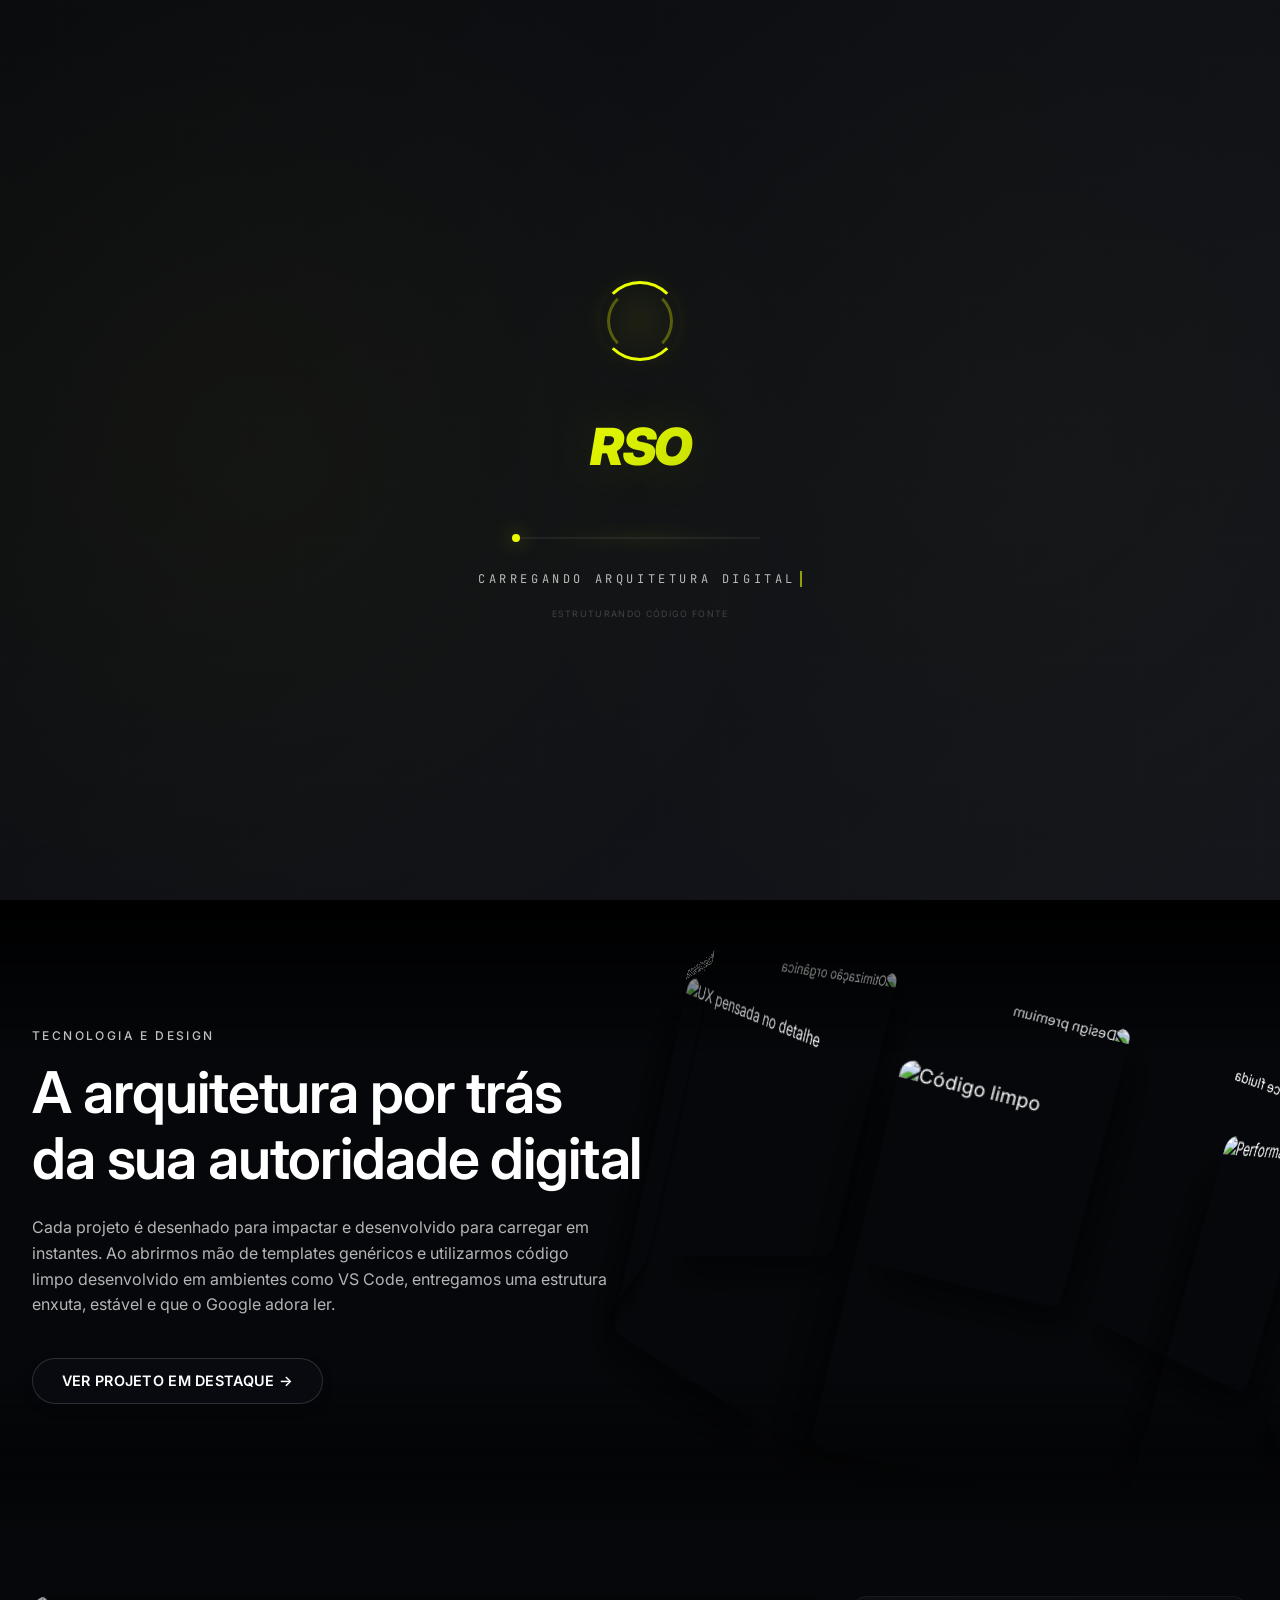
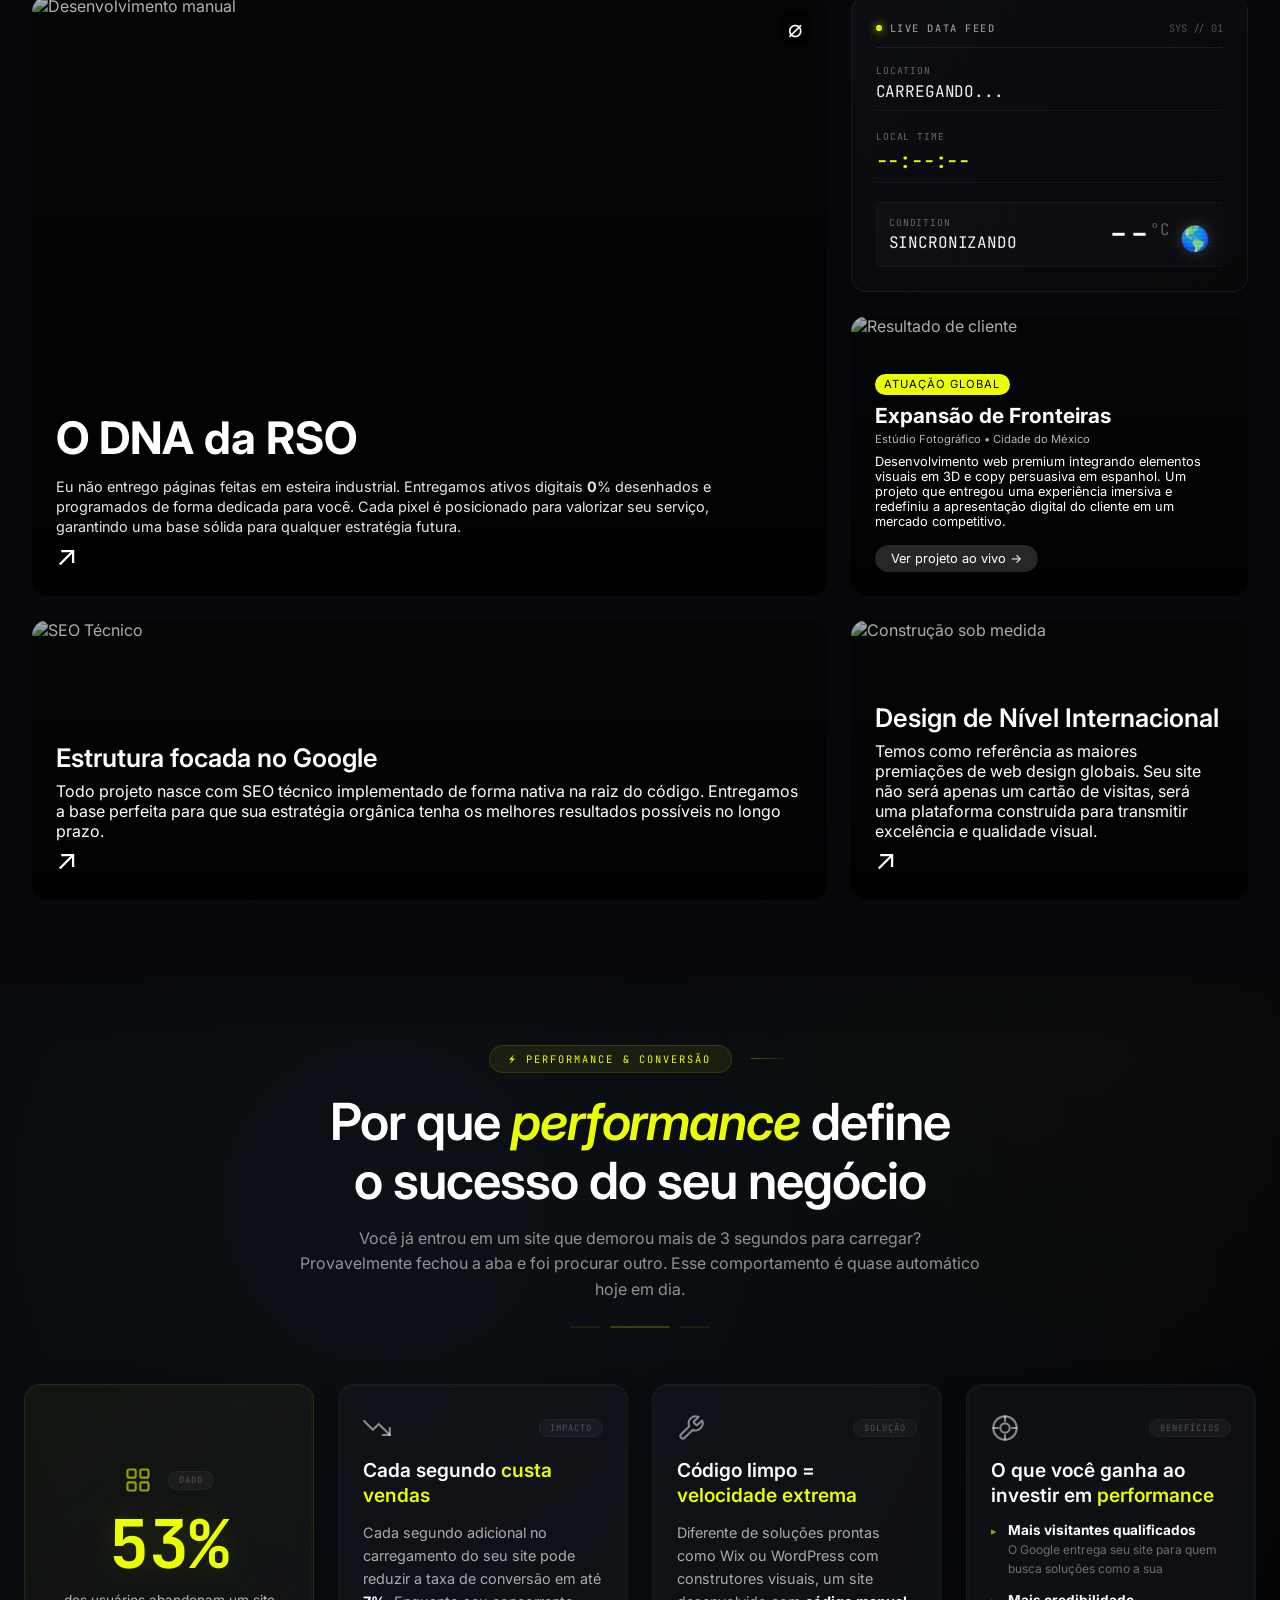
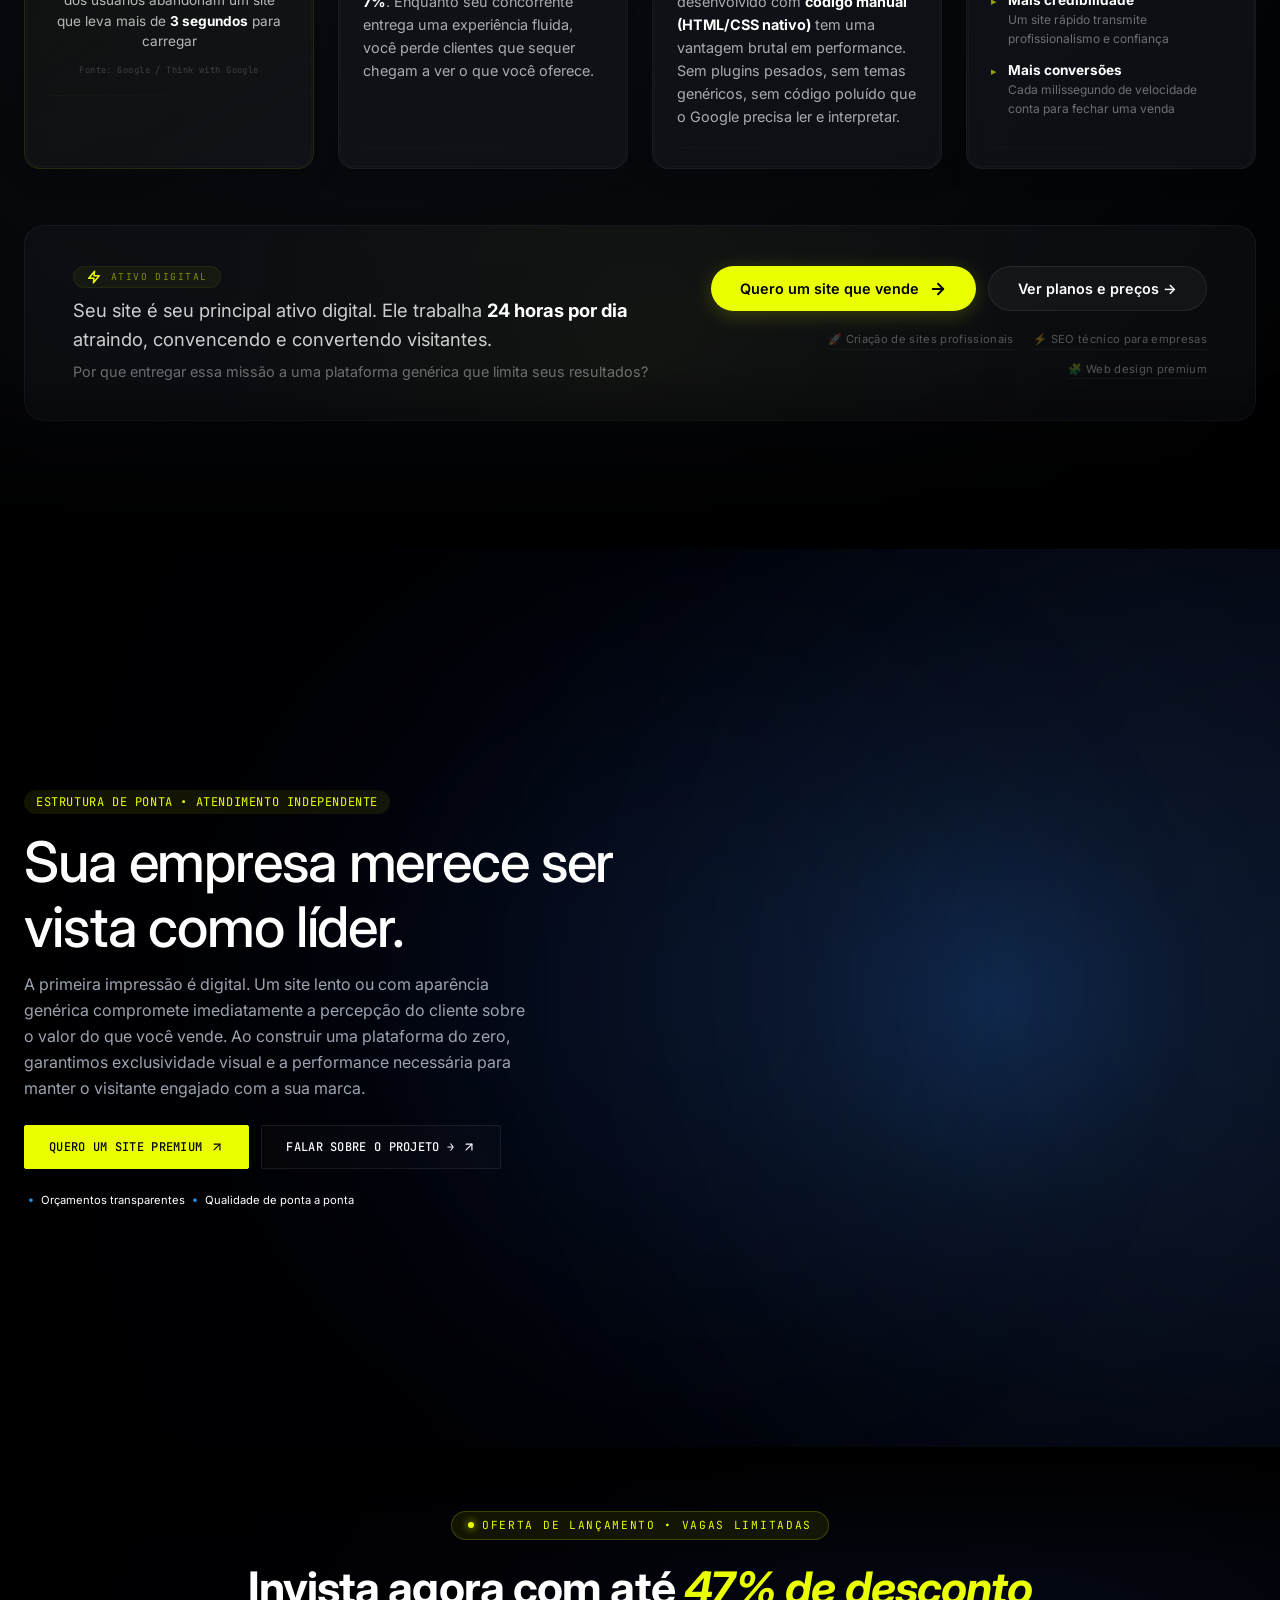
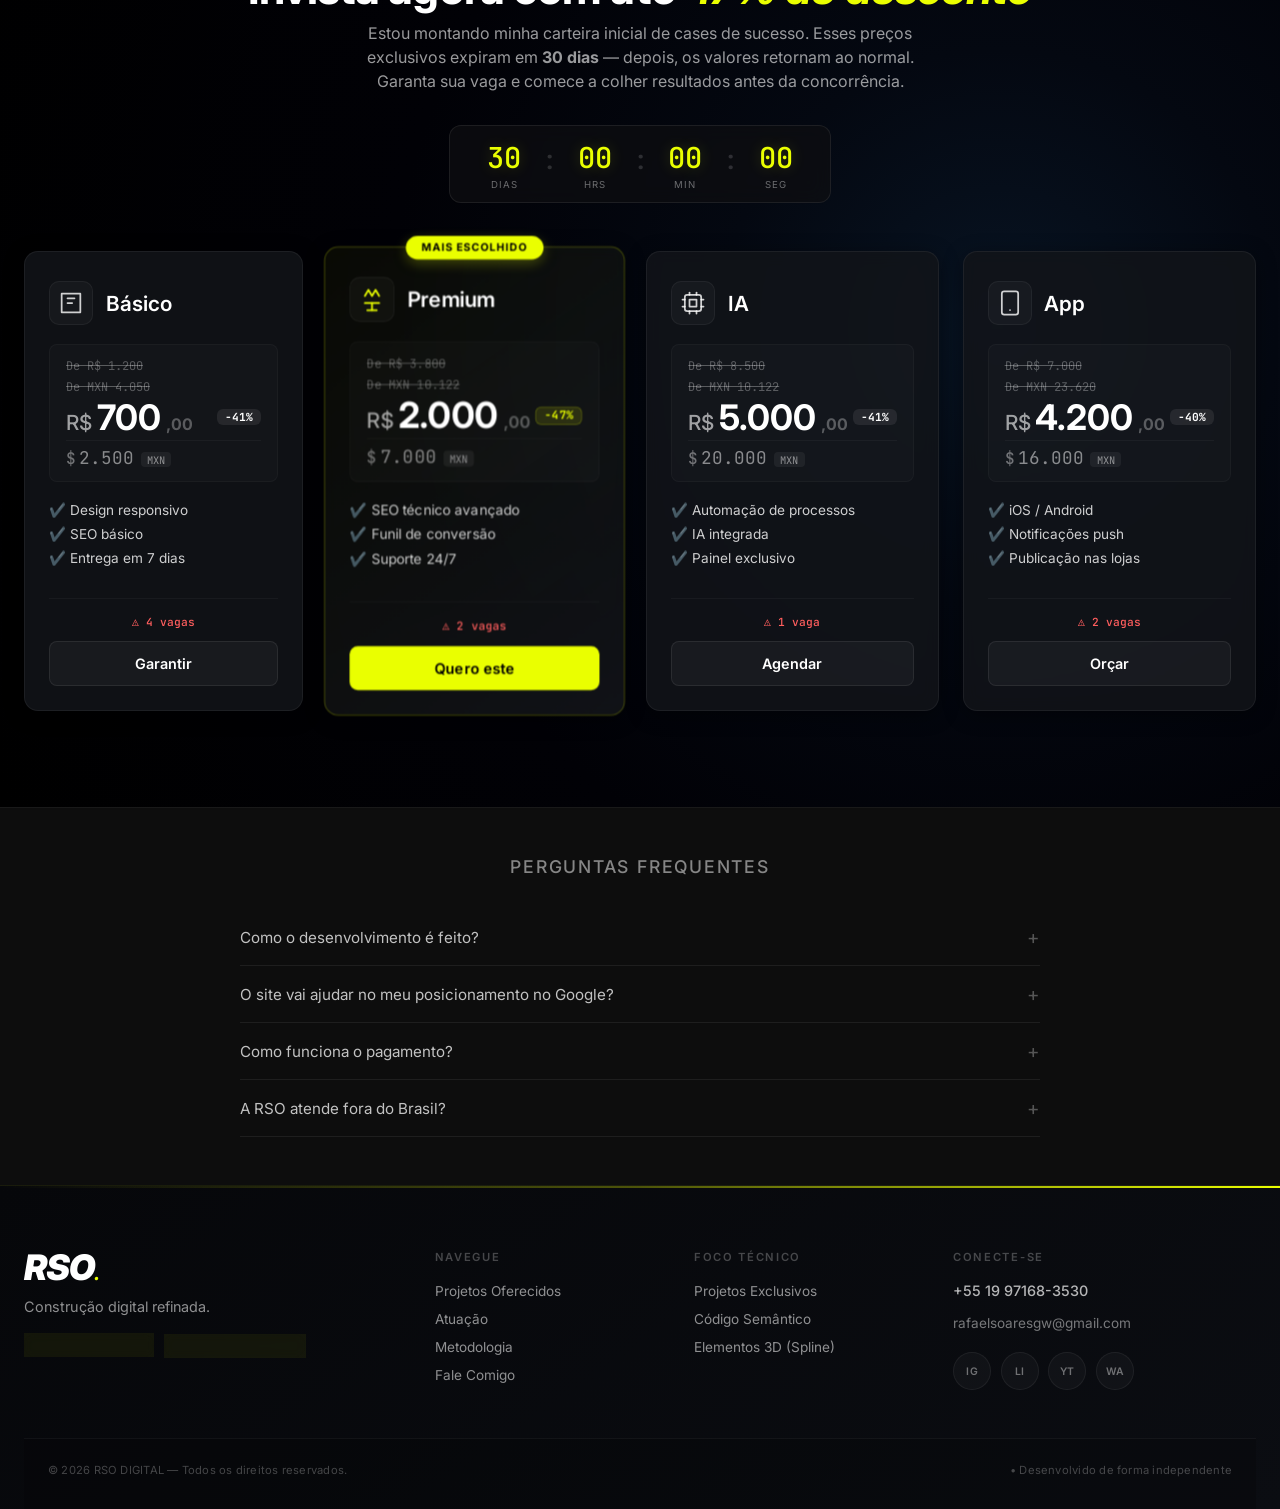
==== index.html @ 9d5dc061 "Add files via upload" ====
<!DOCTYPE html>
<html lang="pt-BR">
<head>
    <meta charset="UTF-8">
    <meta name="viewport" content="width=device-width, initial-scale=1.0, viewport-fit=cover">

    <title>RSO DIGITAL | Criação de Sites Premium e Engenharia de Conversão</title>

    <meta name="description" content="Desenvolvimento web de alto padrão com código limpo, SEO estrutural e design imersivo. Construímos ecossistemas digitais sob medida para marcas exigentes. Solicite seu orçamento pelo WhatsApp.">

    <meta name="keywords" content="criação de sites, agência digital, web design premium, SEO avançado, engenharia de conversão, desenvolvimento web sob medida, código limpo, automação com IA, site profissional">

    <meta name="robots" content="index, follow, max-snippet:-1, max-image-preview:large, max-video-preview:-1">
    <meta name="author" content="RSO Digital">
    <meta name="theme-color" content="#0a0a0a">
    <link rel="icon" type="image/png" href="[data-uri]">
    <link rel="apple-touch-icon" href="[data-uri]">

    <link rel="canonical" href="https://rsomarketing.com/">

    <link rel="alternate" hreflang="pt-BR" href="https://rsomarketing.com/">
    <link rel="alternate" hreflang="es-MX" href="https://rsomarketing.com/mx/">
    <link rel="alternate" hreflang="x-default" href="https://rsomarketing.com/">

    <link rel="sitemap" type="application/xml" href="/sitemap.xml">

    <meta property="og:type" content="website">
    <meta property="og:site_name" content="RSO DIGITAL">
    <meta property="og:locale" content="pt_BR">
    <meta property="og:locale:alternate" content="es_MX">
    <meta property="og:url" content="https://rsomarketing.com/">
    <meta property="og:title" content="RSO DIGITAL — Web Design Premium e Performance">
    <meta property="og:description" content="Ecossistemas digitais criados sob medida. Código limpo, carregamento ultrarrápido e design focado em posicionar sua marca como autoridade.">
    <meta property="og:image" content="https://rsomarketing.com/assets/og-preview.jpg">
    <meta property="og:image:width" content="1200">
    <meta property="og:image:height" content="630">
    <meta property="og:image:alt" content="RSO DIGITAL — Agência de criação de sites premium">

    <meta name="twitter:card" content="summary_large_image">
    <meta name="twitter:site" content="@rsodigital">
    <meta name="twitter:creator" content="@rsodigital">
    <meta name="twitter:title" content="RSO DIGITAL — Web Design Premium e Performance">
    <meta name="twitter:description" content="Desenvolvimento web artesanal com foco em código limpo, velocidade extrema e design imersivo. Orçamento exclusivo.">
    <meta name="twitter:image" content="https://rsomarketing.com/assets/og-preview.jpg">
    <meta name="twitter:image:alt" content="RSO DIGITAL — Agência digital focada em alto padrão">

    <script type="application/ld+json">
    {
      "@context": "https://schema.org",
      "@graph": [
        {
          "@type": "WebSite",
          "@id": "https://rsomarketing.com/#website",
          "url": "https://rsomarketing.com/",
          "name": "RSO DIGITAL",
          "description": "Desenvolvimento web focado em sites sob medida de alta performance, SEO técnico avançado e design premium.",
          "inLanguage": ["pt-BR", "es-MX"],
          "publisher": { "@id": "https://rsomarketing.com/#organization" },
          "potentialAction": {
            "@type": "SearchAction",
            "target": {
              "@type": "EntryPoint",
              "urlTemplate": "https://rsomarketing.com/?s={search_term_string}"
            },
            "query-input": "required name=search_term_string"
          }
        },
        {
          "@type": "LocalBusiness",
          "@id": "https://rsomarketing.com/#organization",
          "name": "RSO DIGITAL",
          "alternateName": "RSO Digital — Web Design & Performance",
          "url": "https://rsomarketing.com/",
          "logo": {
            "@type": "ImageObject",
            "url": "https://rsomarketing.com/assets/logo-rso.png",
            "width": 300,
            "height": 100
          },
          "image": "https://rsomarketing.com/assets/og-preview.jpg",
          "description": "Desenvolvedor independente especializado na criação manual de sites com código HTML/CSS limpo, integração de elementos 3D e foco em mercados do Brasil e do México.",
          "telephone": "+55-19-97168-3530",
          "email": "rafaelsoaresgw@gmail.com",
          "address": {
            "@type": "PostalAddress",
            "addressLocality": "Rio Claro",
            "addressRegion": "SP",
            "addressCountry": "BR"
          },
          "geo": {
            "@type": "GeoCoordinates",
            "latitude": -22.4149,
            "longitude": -47.5651
          },
          "openingHoursSpecification": {
            "@type": "OpeningHoursSpecification",
            "dayOfWeek": ["Monday","Tuesday","Wednesday","Thursday","Friday"],
            "opens": "09:00",
            "closes": "18:00"
          },
          "contactPoint": [
            {
              "@type": "ContactPoint",
              "telephone": "+55-19-97168-3530",
              "contactType": "customer service",
              "contactOption": "TollFree",
              "availableLanguage": ["Portuguese", "Spanish"],
              "areaServed": ["BR", "MX"]
            }
          ],
          "sameAs": [
            "https://wa.me/5519971683530",
            "https://instagram.com/rsodigital",
            "https://linkedin.com/company/rsodigital"
          ],
          "priceRange": "R$700 – R$8.500",
          "currenciesAccepted": "BRL, MXN",
          "paymentAccepted": "Pix, Cartão de crédito, Transferência bancária",
          "areaServed": ["BR", "MX"]
        },
        {
          "@type": "Service",
          "@id": "https://rsomarketing.com/#servico-site-basico",
          "serviceType": "Criação de Site Básico",
          "name": "Site Profissional Básico",
          "description": "Criação de site responsivo desenvolvido com código limpo e SEO técnico inicial. Ideal para quem busca uma base sólida e rápida.",
          "provider": { "@id": "https://rsomarketing.com/#organization" },
          "areaServed": ["BR", "MX"],
          "offers": {
            "@type": "Offer",
            "price": "700.00",
            "priceCurrency": "BRL",
            "availability": "https://schema.org/LimitedAvailability",
            "url": "https://wa.me/5519971683530?text=Ol%C3%A1%21%20Quero%20garantir%20o%20plano%20B%C3%A1sico."
          }
        },
        {
          "@type": "Service",
          "@id": "https://rsomarketing.com/#servico-site-premium",
          "serviceType": "Criação de Site Premium",
          "name": "Site Premium com Design Imersivo",
          "description": "Projeto de nível de agência internacional. Arquitetura manual em HTML/CSS, otimização extrema de performance, e design focado na experiência e conversão do usuário.",
          "provider": { "@id": "https://rsomarketing.com/#organization" },
          "areaServed": ["BR", "MX"],
          "offers": {
            "@type": "Offer",
            "price": "2000.00",
            "priceCurrency": "BRL",
            "availability": "https://schema.org/LimitedAvailability",
            "url": "https://wa.me/5519971683530?text=Ol%C3%A1%21%20Quero%20o%20plano%20Premium."
          }
        }
      ]
    }
    </script>

    <link rel="preconnect" href="https://raw.githubusercontent.com">
    <link rel="dns-prefetch" href="https://raw.githubusercontent.com">

    <link rel="preload" as="image" href="assets/hero-poster.jpg" fetchpriority="high">

    <link rel="preload" as="font" href="https://fonts.gstatic.com/s/inter/v13/UcCO3FwrK3iLTeHuS_fvQtMwCp50KnMw2boKoduKmMEVuGKYAZ9hiJ-Ek-_EeA.woff2" type="font/woff2" crossorigin>
    <link rel="preload" as="font" href="https://fonts.gstatic.com/s/inter/v13/UcCO3FwrK3iLTeHuS_fvQtMwCp50KnMw2boKoduKmMEVuGKYAZ9hiJ-Ek-_EeA.woff2" type="font/woff2" crossorigin>
    <link rel="preload" as="font" href="https://fonts.gstatic.com/s/inter/v13/UcCO3FwrK3iLTeHuS_fvQtMwCp50KnMw2boKoduKmMEVuGKYAZ9hiJ-Ek-_EeA.woff2" type="font/woff2" crossorigin>
    <link rel="preload" as="font" href="https://fonts.gstatic.com/s/jetbrainsmono/v18/tDbV2o-flEEny0FZhsfKu5WU4zr3E_B.woff2" type="font/woff2" crossorigin>

    <link rel="stylesheet" href="style.css" media="print" onload="this.media='all'">
    <noscript><link rel="stylesheet" href="style.css"></noscript>

    <style>
        /* Reset e base */
        * { margin:0; padding:0; box-sizing:border-box; }
        html { scroll-behavior:smooth; }
        body {
            font-family: "Inter", "Neue Plak", "Helvetica Neue", "Helvetica", "Arial", sans-serif;
            background:#000; color:#fff; overflow-x:hidden;
            -webkit-font-smoothing:antialiased; -moz-osx-font-smoothing:grayscale;
            cursor: none;
        }
        /* Preloader */
        #preloader {
            position:fixed; inset:0; z-index:10000; background:#0a0b0e;
            display:flex; align-items:center; justify-content:center;
            transition:opacity 0.8s ease, visibility 0.8s ease;
            overflow:hidden;
        }
        #preloader::before {
            content:''; position:absolute; inset:0;
            background:radial-gradient(circle at 20% 50%, rgba(234,255,0,0.03) 0%, transparent 50%),
                     radial-gradient(circle at 80% 50%, rgba(234,255,0,0.02) 0%, transparent 50%),
                     linear-gradient(135deg, #0a0b0e 0%, #14161c 100%);
            z-index:0;
        }
        #preloader.hidden { opacity:0; visibility:hidden; pointer-events:none; }
        .preloader-inner {
            position:relative; z-index:1; text-align:center;
            display:flex; flex-direction:column; align-items:center;
            gap:1.8rem; max-width:90%;
        }
        /* Restante do preloader será carregado com o CSS completo */
        /* Hero – estilos mínimos para evitar FOUC */
        .hero {
            position:relative; width:100%; height:100vh; overflow:hidden; background:#000;
        }
        .hero-video {
            position:absolute; inset:0; width:100%; height:100%; object-fit:cover; z-index:1;
        }
        .hero::before {
            content:""; position:absolute; inset:0;
            background:linear-gradient(to bottom, rgba(0,0,0,0.5), rgba(0,0,0,0.65));
            z-index:2;
        }
        .hero-center {
            position:absolute; inset:0; display:flex; justify-content:center; align-items:center;
            text-align:center; z-index:10; padding:0 20px; padding-top:70px !important;
        }
        @media (max-width:768px) { .hero-center { padding-top:60px !important; } }
        .reference-hero {
            width:100%; max-width:1100px; display:flex; flex-direction:column; align-items:center;
        }
        .club-kicker {
            font-size:12px; font-weight:500; letter-spacing:0.28em; text-transform:uppercase;
            color:#fff; margin-bottom:16px; opacity:0.95;
        }
        .hero-title {
            font-size:clamp(2.5rem, 6vw, 4.8rem); font-weight:600; line-height:1.1;
            letter-spacing:-0.02em; color:#fff; max-width:18ch; margin:0 auto 24px;
        }
        .hero-copy {
            max-width:70ch; margin:0 auto 32px;
            font-size:clamp(0.95rem, 1.2vw, 1.15rem); line-height:1.5;
            font-weight:400; color:rgba(255,255,255,0.9); padding:0 12px;
        }
        .shiny-cta {
            /* estilo mínimo para evitar FOUC, será sobrescrito pelo CSS completo */
            display:inline-flex; align-items:center; justify-content:center;
            padding:0.9rem 2rem; border-radius:48px; font-size:1rem; font-weight:600;
            background:linear-gradient(135deg, #18181c 0%, #0f0f12 100%);
            border:1px solid rgba(234,255,0,0.3); color:#fff; text-decoration:none;
            cursor:pointer; backdrop-filter:blur(4px);
        }
        /* Navbar */
        .nav-container {
            position:fixed; top:0; left:50%; transform:translateX(-50%);
            width:757px; max-width:90%; height:56px; z-index:1000;
        }
        .nav-shape { position:absolute; inset:0; width:100%; height:100%; }
        .nav-content {
            position:relative; z-index:2; height:56px; display:flex;
            align-items:center; padding:0 32px;
        }
        .logo {
            color:#fff; text-decoration:none; font-size:20px; font-weight:900;
            font-style:italic; margin-right:45px; letter-spacing:-0.02em;
        }
        .links { display:flex; align-items:center; gap:28px; flex:1; }
        .links a { color:#cbcbcb; text-decoration:none; font-size:13px; font-weight:500; transition:color 0.2s; }
        .links a:hover { color:#fff; }
        .contact {
            height:34px; padding:0 20px 0 16px; background:#eceeed; color:#111;
            text-decoration:none; display:flex; align-items:center; gap:8px;
            font-size:13px; font-weight:600; clip-path:polygon(0 0, 100% 0, calc(100% - 12px) 100%, 0 100%);
            transition:background 0.2s;
        }
        .contact::before { content:""; width:5px; height:5px; background:#c0c0c0; }
        .contact:hover { background:#ffffff; }
        #menu-toggle, .menu-btn { display:none; }
        /* Outros estilos críticos para evitar FOUC em seções visíveis */
        .network-section { background:radial-gradient(circle at 78% 50%, #081423 0%, #040811 25%, #010106 55%, #000000 100%); }
        .grid-layout { display:grid; grid-template-columns:6fr 6fr; gap:2rem; width:100%; align-items:center; }
        .content-block { position:relative; z-index:10; }
        .title { font-size:2.5rem; font-weight:500; letter-spacing:-.02em; line-height:1.15; margin-bottom:.75rem; color:#fff; }
        @media (min-width:1024px) { .title { font-size:3.5rem; } }
        .description { font-size:1rem; line-height:1.625; color:#9ca3af; max-width:32rem; margin-bottom:1.5rem; }
        .btn { display:inline-flex; align-items:center; justify-content:center; gap:.5rem; font-family:'JetBrains Mono', monospace; font-size:.75rem; font-weight:500; text-transform:uppercase; letter-spacing:.025em; padding:0 1.5rem; height:2.75rem; border-radius:.125rem; transition:all .2s cubic-bezier(.16,1,.3,1); cursor:pointer; text-decoration:none; white-space:nowrap; }
        .btn-primary { background-color:#eaff00; color:#000; border:1px solid #eaff00; }
        .btn-outline { border:1px solid rgba(255,255,255,.08); background:rgba(255,255,255,.02); color:#f9f9fb; }
        .btn svg { width:.875rem; height:.875rem; stroke-width:2; }
        .canvas-container { position:absolute; top:0; left:0; width:100%; height:100%; z-index:1; pointer-events:none; }
        #networkCanvas { position:absolute; inset:0; width:100%; height:100%; opacity:0; transition:opacity 1600ms cubic-bezier(0.16,1,0.3,1); touch-action:none; cursor:grab; pointer-events:auto; }
        /* Para dispositivos móveis, ajustes mínimos */
        @media (max-width:1024px) {
            .grid-layout { grid-template-columns:1fr; text-align:center; gap:1rem; }
            .description { max-width:100%; }
            .button-group { justify-content:center; }
        }
        @media (max-width:768px) {
            .nav-container { max-width:95%; }
            .nav-content { padding:0 24px; display:flex; justify-content:space-between; align-items:center; }
            .logo { font-size:20px; margin-right:0; z-index:110; margin-left:auto; }
            .menu-btn { display:flex; flex-direction:column; justify-content:center; gap:4px; width:22px; height:20px; cursor:pointer; z-index:110; order:3; }
            .menu-btn span { display:block; height:2px; background-color:#fff; transition:all 0.3s; border-radius:2px; }
            .menu-btn span:nth-child(1) { width:100%; }
            .menu-btn span:nth-child(2) { width:75%; }
            .menu-btn span:nth-child(3) { width:50%; }
            .contact { height:32px; padding:0 14px 0 10px; font-size:11px; z-index:110; margin-left:auto; margin-right:16px; order:2; }
            .links {
                display:flex; position:fixed; top:0; left:0; width:100vw; height:100vh;
                background:rgba(8,8,12,0.92); backdrop-filter:blur(32px) saturate(1.4);
                -webkit-backdrop-filter:blur(32px) saturate(1.4);
                flex-direction:column; justify-content:center; align-items:center; gap:2.2rem;
                transform:translateY(-100%); transition:transform 0.6s cubic-bezier(0.16,1,0.3,1), opacity 0.5s ease;
                z-index:105; opacity:0; pointer-events:none; padding:2rem;
                will-change:transform, opacity;
            }
            #menu-toggle:checked ~ .links {
                transform:translateY(0); opacity:1; pointer-events:auto;
            }
            .links a {
                position:relative; z-index:1; font-size:1.8rem; font-weight:500;
                color:rgba(255,255,255,0.7); text-decoration:none; letter-spacing:0.02em;
                padding:0.2rem 0; opacity:0; transform:translateY(20px);
                transition:all 0.4s cubic-bezier(0.16,1,0.3,1);
            }
            #menu-toggle:checked ~ .links a:nth-child(1) { transition-delay:0.05s; opacity:1; transform:translateY(0); }
            #menu-toggle:checked ~ .links a:nth-child(2) { transition-delay:0.12s; opacity:1; transform:translateY(0); }
            #menu-toggle:checked ~ .links a:nth-child(3) { transition-delay:0.19s; opacity:1; transform:translateY(0); }
        }
    </style>

    <link rel="preconnect" href="https://fonts.googleapis.com">
    <link rel="preconnect" href="https://fonts.gstatic.com" crossorigin>
    <link rel="preconnect" href="https://unpkg.com">
    <link rel="preconnect" href="https://cdnjs.cloudflare.com">
    <link rel="preconnect" href="https://api.ipapi.co">
    <link rel="preconnect" href="https://api.open-meteo.com">
    <link rel="dns-prefetch" href="https://fonts.googleapis.com">
    <link rel="dns-prefetch" href="https://fonts.gstatic.com">
    <link rel="dns-prefetch" href="https://unpkg.com">
    <link rel="dns-prefetch" href="https://cdnjs.cloudflare.com">
    <link rel="dns-prefetch" href="https://api.ipapi.co">
    <link rel="dns-prefetch" href="https://api.open-meteo.com">

    <link href="https://fonts.googleapis.com/css2?family=Inter:opsz,wght@14..32,300;14..32,400;14..32,500;14..32,600;14..32,700;14..32,800;14..32,900&display=swap" rel="stylesheet">
    <link href="https://fonts.googleapis.com/css2?family=JetBrains+Mono:wght@400;500&display=swap" rel="stylesheet">

</head>
<body>

    <div id="preloader">
        <div class="preloader-inner">
            <div class="preloader-ring">
                <div class="ring"></div>
                <div class="ring-glow"></div>
            </div>
            <div class="preloader-logo">RSO</div>
            <div class="preloader-progress">
                <div class="progress-bar" id="progressBar"></div>
                <div class="progress-glow"></div>
            </div>
            <p class="preloader-text" id="preloaderText">CARREGANDO ARQUITETURA DIGITAL</p>
            <p class="preloader-sub">ESTRUTURANDO CÓDIGO FONTE</p>
        </div>
    </div>

    <div class="cursor-dot" id="cursorDot"></div>
    <div class="cursor-ring" id="cursorRing"></div>

    <header role="banner">
    <nav class="nav-container" aria-label="Navegação principal">
        <svg class="nav-shape" viewBox="0 0 757 56" preserveAspectRatio="none" fill="none" xmlns="http://www.w3.org/2000/svg">
            <path opacity="0.95" d="M0 0H756.5L718.104 49.4287C714.884 53.5746 709.929 56 704.679 56H54.0358C48.9485 56 44.1285 53.7217 40.8994 49.7906L0 0Z" fill="#181818"/>
        </svg>
        <div class="nav-content">
            <input type="checkbox" id="menu-toggle">
            <label for="menu-toggle" class="menu-btn">
                <span></span><span></span><span></span>
            </label>
            <a href="#" class="logo">RSO DIGITAL</a>
            <div class="links">
                <a href="#solucoes">Projetos</a>
                <a href="#cases">Atuação</a>
                <a href="#engenharia">Metodologia</a>
            </div>
            <a href="https://wa.me/5519971683530?text=Ol%C3%A1%21%20Vim%20pelo%20site%20RSO%20Digital%20e%20quero%20falar%20sobre%20meu%20projeto." target="_blank" rel="noopener noreferrer" class="contact">Falar com especialista →</a>
        </div>
    </nav>
    </header>
    <main id="conteudo-principal" role="main">
    <section class="hero" aria-label="Seção principal — Engenharia de Conversão RSO Digital">
        <video class="hero-video" autoplay muted loop playsinline preload="metadata" poster="assets/hero-poster.jpg" aria-hidden="true">
            <source src="assets/09162a18-0c22dd3e.mp4" type="video/mp4">
        </video>
        <div class="hero-center">
            <div class="reference-hero">
                <div class="club-kicker">CÓDIGO LIMPO & DESIGN DE ALTO PADRÃO</div>
                <h1 class="hero-title">O site que eleva<br>o nível da sua marca</h1>
                <p class="hero-copy" id="heroCopy">Enquanto você foca no seu negócio, seu site trabalha com velocidade extrema, arquitetura manual (HTML/CSS) e design inspirado nas maiores agências do mundo. Criamos ecossistemas digitais sólidos que posicionam sua empresa como autoridade no seu mercado.</p>
                <a href="https://wa.me/5519971683530?text=Ol%C3%A1%21%20Quero%20uma%20proposta%20para%20meu%20site.%20Vim%20pelo%20site%20RSO%20Digital." target="_blank" rel="noopener noreferrer" class="shiny-cta shiny-cta-link" aria-label="Solicitar proposta de criação de site pelo WhatsApp">
                    <span>Quero um orçamento exclusivo</span>
                </a>
                <div style="display: flex; gap: 1rem; justify-content: center; margin-top: 1rem; font-size: 0.7rem; color: rgba(255,255,255,0.5);">
                    <span>✔️ Construção manual e sob medida</span>
                    <span>✔️ Foco absoluto em performance</span>
                    <span>✔️ Atendimento personalizado</span>
                </div>
            </div>
        </div>
    </section>

    <section class="fleet-showcase" aria-label="Portfólio de projetos de alta performance — RSO Digital">
        <div class="showcase-container">
            <div class="showcase-content">
                <div class="section-tag">TECNOLOGIA E DESIGN</div>
                <h2 class="showcase-title">A arquitetura por trás<br>da sua autoridade digital</h2>
                <p class="showcase-desc">
                    Cada projeto é desenhado para impactar e desenvolvido para carregar em instantes. Ao abrirmos mão de templates genéricos e utilizarmos código limpo desenvolvido em ambientes como VS Code, entregamos uma estrutura enxuta, estável e que o Google adora ler.
                </p>
                <a href="https://fotoarcee.com.mx" target="_blank" rel="noopener noreferrer" class="explore-link">Ver projeto em destaque →</a>
            </div>
            <div class="showcase-carousel">
                <div class="gallery-3d-wrapper">
                    <div class="gallery-3d">
                        <span style="--i:0;"><img src="https://images.unsplash.com/photo-1542831371-29b0f74f9713?w=400&h=500&fit=crop" alt="Código limpo" loading="lazy" decoding="async"></span>
                        <span style="--i:1;"><img src="https://images.unsplash.com/photo-1551288049-bebda4e38f71?w=400&h=500&fit=crop" alt="Performance" loading="lazy" decoding="async"></span>
                        <span style="--i:2;"><img src="https://images.unsplash.com/photo-1555066931-4365d14bab8c?w=400&h=500&fit=crop" alt="Back-end robusto" loading="lazy" decoding="async"></span>
                        <span style="--i:3;"><img src="https://images.unsplash.com/photo-1512941937669-90a1b58e7e9c?w=400&h=500&fit=crop" alt="Interface fluida" loading="lazy" decoding="async"></span>
                        <span style="--i:4;"><img src="https://images.unsplash.com/photo-1563986768609-322da13575f3?w=400&h=500&fit=crop" alt="Design premium" loading="lazy" decoding="async"></span>
                        <span style="--i:5;"><img src="https://images.unsplash.com/photo-1460925895917-afdab827c52f?w=400&h=500&fit=crop" alt="Otimização orgânica" loading="lazy" decoding="async"></span>
                        <span style="--i:6;"><img src="https://images.unsplash.com/photo-1600132806370-bf17e65e942f?w=400&h=500&fit=crop" alt="Criação sob demanda" loading="lazy" decoding="async"></span>
                        <span style="--i:7;"><img src="https://images.unsplash.com/photo-1498050108023-c5249f4df085?w=400&h=500&fit=crop" alt="UX pensada no detalhe" loading="lazy" decoding="async"></span>
                    </div>
                </div>
            </div>
        </div>
    </section>

    <section class="rso-dashboard" aria-label="Dashboard de metodologia e projetos — RSO Digital">
        <div class="dashboard-grid">
            <div class="dashboard-block about-block" id="engenharia">
                <div class="card-dashboard">
                    <div class="card-bg">
                        <img src="https://images.unsplash.com/photo-1551288049-bebda4e38f71?w=800&h=500&fit=crop" alt="Desenvolvimento manual" loading="lazy" decoding="async">
                        <div class="overlay-gradient"></div>
                    </div>
                    <div class="card-content">
                        <div class="card-icon">⌀</div>
                        <h2>O DNA da RSO</h2>
                        <p>Eu não entrego páginas feitas em esteira industrial. Entregamos ativos digitais <strong class="count-number" data-target="100">0</strong>% desenhados e programados de forma dedicada para você. Cada pixel é posicionado para valorizar seu serviço, garantindo uma base sólida para qualquer estratégia futura.</p>
                        <a href="https://wa.me/5519971683530?text=Ol%C3%A1%21%20Vim%20pelo%20site%20RSO%20Digital%20e%20gostei%20da%20sua%20metodologia." target="_blank" rel="noopener noreferrer" class="arrow-link">↗</a>
                    </div>
                </div>
            </div>

            <div class="dashboard-block social-weather-vanguard">
                <div class="vanguard-header">
                    <div class="live-status">
                        <span class="pulse-dot"></span>
                        <span class="status-text">LIVE DATA FEED</span>
                    </div>
                    <div class="vanguard-index">SYS // 01</div>
                </div>
                
                <div class="vanguard-body">
                    <div class="vanguard-row">
                        <span class="row-label">LOCATION</span>
                        <span class="row-value" id="locationDisplay">CARREGANDO...</span>
                    </div>
                    <div class="vanguard-row">
                        <span class="row-label">LOCAL TIME</span>
                        <span class="row-value numeric" id="datetimeDisplay">--:--:--</span>
                    </div>
                    <div class="vanguard-weather-grid">
                        <div class="weather-meta">
                            <span class="row-label">CONDITION</span>
                            <span class="row-value" id="weatherCondition">SINCRONIZANDO</span>
                        </div>
                        <div class="weather-display">
                            <span class="vanguard-temp" id="tempValue">--</span>
                            <span class="vanguard-unit">°C</span>
                            <span class="vanguard-icon-anim" id="weatherIcon">🌎</span>
                        </div>
                    </div>
                </div>
            </div>

            <div class="dashboard-block event-block" id="cases">
                <div class="card-dashboard">
                    <div class="card-bg">
                        <img src="https://images.unsplash.com/photo-1557804506-669a67965ba0?w=600&h=400&fit=crop" alt="Resultado de cliente" loading="lazy" decoding="async">
                        <div class="overlay-gradient"></div>
                    </div>
                    <div class="card-content event-content">
                        <div class="event-header">
                            <span class="event-tag">Atuação Global</span>
                        </div>
                        <h3>Expansão de Fronteiras</h3>
                        <p class="event-date">Estúdio Fotográfico • Cidade do México</p>
                        <p class="event-desc">Desenvolvimento web premium integrando elementos visuais em 3D e copy persuasiva em espanhol. Um projeto que entregou uma experiência imersiva e redefiniu a apresentação digital do cliente em um mercado competitivo.</p>
                        <a href="https://fotoarcee.com.mx" target="_blank" rel="noopener noreferrer" class="btn-event">Ver projeto ao vivo →</a>
                    </div>
                </div>
            </div>
            <div class="dashboard-block service-block">
                <div class="card-dashboard">
                    <div class="card-bg">
                        <img src="https://images.unsplash.com/photo-1460925895917-afdab827c52f?w=600&h=400&fit=crop" alt="SEO Técnico" loading="lazy" decoding="async">
                        <div class="overlay-gradient"></div>
                    </div>
                    <div class="card-content service-content">
                        <h3>Estrutura focada no Google</h3>
                        <p class="service-description">Todo projeto nasce com SEO técnico implementado de forma nativa na raiz do código. Entregamos a base perfeita para que sua estratégia orgânica tenha os melhores resultados possíveis no longo prazo.</p>
                        <a href="https://wa.me/5519971683530?text=Ol%C3%A1%21%20Quero%20saber%20mais%20sobre%20as%20otimiza%C3%A7%C3%B5es%20no%20c%C3%B3digo.%20Vim%20pelo%20site%20RSO%20Digital." target="_blank" rel="noopener noreferrer" class="arrow-link">↗</a>
                    </div>
                </div>
            </div>
            <div class="dashboard-block service-block">
                <div class="card-dashboard">
                    <div class="card-bg">
                        <img src="https://images.unsplash.com/photo-1555066931-4365d14bab8c?w=600&h=400&fit=crop" alt="Construção sob medida" loading="lazy" decoding="async">
                        <div class="overlay-gradient"></div>
                    </div>
                    <div class="card-content service-content">
                        <h3>Design de Nível Internacional</h3>
                        <p class="service-description">Temos como referência as maiores premiações de web design globais. Seu site não será apenas um cartão de visitas, será uma plataforma construída para transmitir excelência e qualidade visual.</p>
                        <a href="https://wa.me/5519971683530?text=Ol%C3%A1%21%20Quero%20saber%20mais%20sobre%20o%20design%20premium.%20Vim%20pelo%20site%20RSO%20Digital." target="_blank" rel="noopener noreferrer" class="arrow-link">↗</a>
                    </div>
                </div>
            </div>
        </div>
    </section>
    <!-- ========================================== -->
<!-- ========================================== -->
<!-- SEÇÃO: PERFORMANCE & CONVERSÃO (PREMIUM)   -->
<!-- ========================================== -->
<section class="performance-section" id="performance" aria-label="Por que performance define o sucesso do seu negócio — RSO Digital">
  <div class="performance-container">

    <!-- CABEÇALHO COM LINHA DUPLA -->
    <div class="perf-header">
      <div class="perf-header-top">
        <span class="perf-badge">⚡ PERFORMANCE & CONVERSÃO</span>
        <span class="perf-badge-line"></span>
      </div>
      <h2 class="perf-title">
        Por que <span class="highlight">performance</span> define<br class="hide-mobile"> o sucesso do seu negócio
      </h2>
      <p class="perf-subtitle">
        Você já entrou em um site que demorou mais de 3 segundos para carregar?<br>
        Provavelmente fechou a aba e foi procurar outro. Esse comportamento é quase automático hoje em dia.
      </p>
      <div class="perf-divider">
        <span></span><span></span><span></span>
      </div>
    </div>

    <!-- GRID DE CARDS -->
    <div class="performance-grid">

      <!-- CARD 1: ESTATÍSTICA -->
      <div class="perf-card stat-card">
        <div class="perf-card-glow"></div>
        <div class="perf-card-border"></div>
        <div class="perf-card-header">
          <svg class="perf-icon-svg" width="28" height="28" viewBox="0 0 24 24" fill="none" stroke="currentColor" stroke-width="1.8" stroke-linecap="round" stroke-linejoin="round">
            <rect x="3" y="3" width="7" height="7" rx="1" />
            <rect x="14" y="3" width="7" height="7" rx="1" />
            <rect x="3" y="14" width="7" height="7" rx="1" />
            <rect x="14" y="14" width="7" height="7" rx="1" />
          </svg>
          <span class="perf-card-tag">DADO</span>
        </div>
        <div class="stat-number">53%</div>
        <p class="stat-label">dos usuários abandonam um site<br>que leva mais de <strong>3 segundos</strong> para carregar</p>
        <div class="stat-source">Fonte: Google / Think with Google</div>
        <div class="perf-card-footer-line"></div>
      </div>

      <!-- CARD 2: IMPACTO NA CONVERSÃO -->
      <div class="perf-card impact-card">
        <div class="perf-card-glow"></div>
        <div class="perf-card-border"></div>
        <div class="perf-card-header">
          <svg class="perf-icon-svg" width="28" height="28" viewBox="0 0 24 24" fill="none" stroke="currentColor" stroke-width="1.8" stroke-linecap="round" stroke-linejoin="round">
            <polyline points="23 18 13.5 8.5 8.5 13.5 1 6" />
            <polyline points="17 18 23 18 23 12" />
          </svg>
          <span class="perf-card-tag">IMPACTO</span>
        </div>
        <h3 class="perf-card-title">Cada segundo <span class="highlight">custa vendas</span></h3>
        <p class="perf-card-desc">
          Cada segundo adicional no carregamento do seu site pode reduzir a taxa de conversão em até <strong>7%</strong>.
          Enquanto seu concorrente entrega uma experiência fluida, você perde clientes que sequer chegam a ver o que você oferece.
        </p>
        <div class="perf-card-footer-line"></div>
      </div>

      <!-- CARD 3: SOLUÇÃO (CÓDIGO LIMPO) -->
      <div class="perf-card solution-card">
        <div class="perf-card-glow"></div>
        <div class="perf-card-border"></div>
        <div class="perf-card-header">
          <svg class="perf-icon-svg" width="28" height="28" viewBox="0 0 24 24" fill="none" stroke="currentColor" stroke-width="1.8" stroke-linecap="round" stroke-linejoin="round">
            <path d="M14.7 6.3a1 1 0 0 0 0 1.4l1.6 1.6a1 1 0 0 0 1.4 0l3.77-3.77a6 6 0 0 1-7.94 7.94l-6.91 6.91a2.12 2.12 0 0 1-3-3l6.91-6.91a6 6 0 0 1 7.94-7.94l-3.76 3.76z" />
          </svg>
          <span class="perf-card-tag">SOLUÇÃO</span>
        </div>
        <h3 class="perf-card-title">Código limpo = <span class="highlight">velocidade extrema</span></h3>
        <p class="perf-card-desc">
          Diferente de soluções prontas como Wix ou WordPress com construtores visuais, um site desenvolvido com
          <strong>código manual (HTML/CSS nativo)</strong> tem uma vantagem brutal em performance.
          Sem plugins pesados, sem temas genéricos, sem código poluído que o Google precisa ler e interpretar.
        </p>
        <div class="perf-card-footer-line"></div>
      </div>

      <!-- CARD 4: BENEFÍCIOS DIRETOS -->
      <div class="perf-card benefits-card">
        <div class="perf-card-glow"></div>
        <div class="perf-card-border"></div>
        <div class="perf-card-header">
          <svg class="perf-icon-svg" width="28" height="28" viewBox="0 0 24 24" fill="none" stroke="currentColor" stroke-width="1.8" stroke-linecap="round" stroke-linejoin="round">
            <circle cx="12" cy="12" r="10" />
            <circle cx="12" cy="12" r="4" />
            <line x1="12" y1="2" x2="12" y2="6" />
            <line x1="12" y1="18" x2="12" y2="22" />
            <line x1="2" y1="12" x2="6" y2="12" />
            <line x1="18" y1="12" x2="22" y2="12" />
          </svg>
          <span class="perf-card-tag">BENEFÍCIOS</span>
        </div>
        <h3 class="perf-card-title">O que você ganha ao investir em <span class="highlight">performance</span></h3>
        <ul class="perf-benefits">
          <li>
            <span class="benefit-icon">▸</span>
            <div><strong>Mais visitantes qualificados</strong><br><span class="benefit-desc">O Google entrega seu site para quem busca soluções como a sua</span></div>
          </li>
          <li>
            <span class="benefit-icon">▸</span>
            <div><strong>Mais credibilidade</strong><br><span class="benefit-desc">Um site rápido transmite profissionalismo e confiança</span></div>
          </li>
          <li>
            <span class="benefit-icon">▸</span>
            <div><strong>Mais conversões</strong><br><span class="benefit-desc">Cada milissegundo de velocidade conta para fechar uma venda</span></div>
          </li>
        </ul>
        <div class="perf-card-footer-line"></div>
      </div>

    </div>

    <!-- CALLOUT FINAL COM ORGANIZAÇÃO EM BLOCOS -->
    <div class="performance-callout">
      <div class="callout-grid">
        <div class="callout-left">
          <span class="callout-badge">
            <svg class="callout-icon-svg" width="14" height="14" viewBox="0 0 24 24" fill="none" stroke="currentColor" stroke-width="2.5" stroke-linecap="round" stroke-linejoin="round">
              <polygon points="13 2 3 14 12 14 11 22 21 10 12 10 13 2" />
            </svg>
            ATIVO DIGITAL
          </span>
          <p class="callout-text">
            Seu site é seu principal ativo digital. Ele trabalha <strong>24 horas por dia</strong> atraindo, convencendo e convertendo visitantes.
          </p>
          <p class="callout-text-small">
            Por que entregar essa missão a uma plataforma genérica que limita seus resultados?
          </p>
        </div>
        <div class="callout-right">
          <div class="callout-cta-group">
            <a href="https://wa.me/5519971683530?text=Ol%C3%A1!%20Quero%20um%20site%20com%20performance%20extrema.%20Vim%20pelo%20site%20RSO%20Digital." target="_blank" rel="noopener noreferrer" class="callout-btn primary">
              <span>Quero um site que vende</span>
              <svg width="18" height="18" viewBox="0 0 24 24" fill="none" stroke="currentColor" stroke-width="2.5" stroke-linecap="round" stroke-linejoin="round">
                <path d="M5 12h14"/>
                <path d="M12 5l7 7-7 7"/>
              </svg>
            </a>
            <a href="#solucoes" class="callout-btn secondary">
              Ver planos e preços →
            </a>
          </div>
          <div class="callout-tags">
            <span>🚀 Criação de sites profissionais</span>
            <span>⚡ SEO técnico para empresas</span>
            <span>🧩 Web design premium</span>
          </div>
        </div>
      </div>
    </div>

  </div>
</section>

    <section class="network-section" aria-label="Presença global e performance local — Criação de sites que vendem">
        <div class="grid-layout">
            <div class="content-block">
                <div class="animate-item">
                    <span class="network-badge">ESTRUTURA DE PONTA • ATENDIMENTO INDEPENDENTE</span>
                </div>
                <h2 class="title animate-item delay-1">Sua empresa merece ser vista como líder.</h2>
                <p class="description animate-item delay-2">
                    A primeira impressão é digital. Um site lento ou com aparência genérica compromete imediatamente a percepção do cliente sobre o valor do que você vende. Ao construir uma plataforma do zero, garantimos exclusividade visual e a performance necessária para manter o visitante engajado com a sua marca.
                </p>
                <div class="button-group animate-item delay-3">
                    <a href="https://wa.me/5519971683530?text=Ol%C3%A1%21%20Quero%20um%20site%20com%20design%20de%20alto%20padr%C3%A3o.%20Vim%20pelo%20site%20RSO%20Digital." target="_blank" rel="noopener noreferrer" class="btn btn-primary">
                        Quero um site premium
                        <svg xmlns="http://www.w3.org/2000/svg" viewBox="0 0 24 24" fill="none" stroke="currentColor" stroke-linecap="round" stroke-linejoin="round"><path d="M7 7h10v10"/><path d="M7 17 17 7"/></svg>
                    </a>
                    <a href="https://wa.me/5519971683530?text=Ol%C3%A1%21%20Vim%20pelo%20site%20RSO%20Digital%20e%20quero%20conversar%20sobre%20minhas%20ideias." target="_blank" rel="noopener noreferrer" class="btn btn-outline">
                        Falar sobre o projeto →
                        <svg xmlns="http://www.w3.org/2000/svg" viewBox="0 0 24 24" fill="none" stroke="currentColor" stroke-linecap="round" stroke-linejoin="round"><path d="M7 7h10v10"/><path d="M7 17 17 7"/></svg>
                    </a>
                </div>
                <div class="animate-item delay-3" style="margin-top: 1.5rem; font-size: 0.7rem; opacity: 0.6;">
                🔹 Orçamentos transparentes 🔹 Qualidade de ponta a ponta
                </div>
            </div>
        </div>
        <div class="canvas-container">
            <canvas id="networkCanvas" aria-hidden="true" role="presentation"></canvas>
        </div>
    </section>

    <!-- ==================== SEÇÃO "SOLUÇÕES" (PROMO) ==================== -->
<section class="services-promo" id="solucoes" aria-label="Soluções e planos — Preços de criação de sites e serviços digitais">
  <div class="promo-container">
    <div class="promo-header">
      <div class="promo-badge">
        <span class="pulse-dot"></span> OFERTA DE LANÇAMENTO • VAGAS LIMITADAS
      </div>
      <h2 class="promo-title">Invista agora com até <span class="highlight">47% de desconto</span></h2>
      <p class="promo-subtitle">Estou montando minha carteira inicial de cases de sucesso. Esses preços exclusivos expiram em <strong>30 dias</strong> — depois, os valores retornam ao normal. Garanta sua vaga e comece a colher resultados antes da concorrência.</p>
      <div class="countdown-wrapper">
        <div class="time-block">
          <span class="time-value" id="days">30</span>
          <span class="time-label">DIAS</span>
        </div>
        <span class="time-separator">:</span>
        <div class="time-block">
          <span class="time-value" id="hours">00</span>
          <span class="time-label">HRS</span>
        </div>
        <span class="time-separator">:</span>
        <div class="time-block">
          <span class="time-value" id="minutes">00</span>
          <span class="time-label">MIN</span>
        </div>
        <span class="time-separator">:</span>
        <div class="time-block">
          <span class="time-value" id="seconds">00</span>
          <span class="time-label">SEG</span>
        </div>
      </div>
    </div>

    <div class="promo-grid">
      <!-- Plano Básico -->
      <div class="promo-card">
        <div class="card-glow"></div>
        <div class="card-top">
          <div class="service-icon">
            <svg width="28" height="28" viewBox="0 0 24 24" fill="none" stroke="currentColor" stroke-width="1.5" stroke-linecap="round" stroke-linejoin="round">
              <path d="M4 4h16v16H4z" />
              <path d="M9 8h6" />
              <path d="M9 12h4" />
            </svg>
          </div>
          <h3 class="service-name">Básico</h3>
        </div>
        <div class="pricing-area">
          <span class="old-price">De R$ 1.200</span>
          <span class="old-price">De MXN 4.050</span>
          <div class="price-row main-currency">
            <span class="currency">R$</span>700<span class="cents">,00</span>
            <span class="discount-badge">−41%</span>
          </div>
          <div class="price-row second-currency">
            <span class="currency">$</span>2.500 <span class="currency-tag">MXN</span>
          </div>
        </div>
        <ul class="benefits-list">
          <li>✔️ Design responsivo</li>
          <li>✔️ SEO básico</li>
          <li>✔️ Entrega em 7 dias</li>
        </ul>
        <div class="card-footer">
          <span class="scarcity-text">⚠️ 4 vagas</span>
          <a href="https://wa.me/5519971683530?text=Ol%C3%A1%21%20Quero%20garantir%20o%20plano%20B%C3%A1sico.%20Vim%20pelo%20site%20RSO%20Digital." target="_blank" rel="noopener noreferrer" class="promo-cta">Garantir</a>
        </div>
      </div>

      <!-- Plano Premium -->
      <div class="promo-card popular">
        <div class="popular-tag">MAIS ESCOLHIDO</div>
        <div class="card-glow"></div>
        <div class="card-top">
          <div class="service-icon">
            <svg width="28" height="28" viewBox="0 0 24 24" fill="none" stroke="currentColor" stroke-width="1.5" stroke-linecap="round" stroke-linejoin="round">
              <path d="M6 9l3-5 3 5 3-5 3 5" />
              <path d="M6 15h12" />
              <path d="M12 15v6" />
              <path d="M8 21h8" />
            </svg>
          </div>
          <h3 class="service-name">Premium</h3>
        </div>
        <div class="pricing-area">
          <span class="old-price">De R$ 3.800</span>
          <span class="old-price">De MXN 10.122</span>
          <div class="price-row main-currency">
            <span class="currency">R$</span>2.000<span class="cents">,00</span>
            <span class="discount-badge highlight-badge">−47%</span>
          </div>
          <div class="price-row second-currency">
            <span class="currency">$</span>7.000 <span class="currency-tag">MXN</span>
          </div>
        </div>
        <ul class="benefits-list">
          <li>✔️ SEO técnico avançado</li>
          <li>✔️ Funil de conversão</li>
          <li>✔️ Suporte 24/7</li>
        </ul>
        <div class="card-footer">
          <span class="scarcity-text">⚠️ 2 vagas</span>
          <a href="https://wa.me/5519971683530?text=Ol%C3%A1%21%20Quero%20o%20plano%20Premium.%20Vim%20pelo%20site%20RSO%20Digital." target="_blank" rel="noopener noreferrer" class="promo-cta primary">Quero este</a>
        </div>
      </div>

      <!-- Plano IA -->
      <div class="promo-card">
        <div class="card-glow"></div>
        <div class="card-top">
          <div class="service-icon">
            <svg width="28" height="28" viewBox="0 0 24 24" fill="none" stroke="currentColor" stroke-width="1.5" stroke-linecap="round" stroke-linejoin="round">
              <rect x="5" y="5" width="14" height="14" rx="2" />
              <path d="M9 9h6v6H9z" />
              <path d="M9 3v2" />
              <path d="M15 3v2" />
              <path d="M9 19v2" />
              <path d="M15 19v2" />
              <path d="M3 9h2" />
              <path d="M3 15h2" />
              <path d="M19 9h2" />
              <path d="M19 15h2" />
            </svg>
          </div>
          <h3 class="service-name">IA</h3>
        </div>
        <div class="pricing-area">
          <span class="old-price">De R$ 8.500</span>
          <span class="old-price">De MXN 10.122</span>
          <div class="price-row main-currency">
            <span class="currency">R$</span>5.000<span class="cents">,00</span>
            <span class="discount-badge">−41%</span>
          </div>
          <div class="price-row second-currency">
            <span class="currency">$</span>20.000 <span class="currency-tag">MXN</span>
          </div>
        </div>
        <ul class="benefits-list">
          <li>✔️ Automação de processos</li>
          <li>✔️ IA integrada</li>
          <li>✔️ Painel exclusivo</li>
        </ul>
        <div class="card-footer">
          <span class="scarcity-text">⚠️ 1 vaga</span>
          <a href="https://wa.me/5519971683530?text=Ol%C3%A1%21%20Quero%20agendar%20um%20projeto%20de%20IA.%20Vim%20pelo%20site%20RSO%20Digital." target="_blank" rel="noopener noreferrer" class="promo-cta">Agendar</a>
        </div>
      </div>

      <!-- Plano App -->
      <div class="promo-card">
        <div class="card-glow"></div>
        <div class="card-top">
          <div class="service-icon">
            <svg width="28" height="28" viewBox="0 0 24 24" fill="none" stroke="currentColor" stroke-width="1.5" stroke-linecap="round" stroke-linejoin="round">
              <rect x="5" y="2" width="14" height="20" rx="2" />
              <line x1="12" y1="18" x2="12.01" y2="18" />
            </svg>
          </div>
          <h3 class="service-name">App</h3>
        </div>
        <div class="pricing-area">
          <span class="old-price">De R$ 7.000</span>
          <span class="old-price">De MXN 23.620</span>
          <div class="price-row main-currency">
            <span class="currency">R$</span>4.200<span class="cents">,00</span>
            <span class="discount-badge">−40%</span>
          </div>
          <div class="price-row second-currency">
            <span class="currency">$</span>16.000 <span class="currency-tag">MXN</span>
          </div>
        </div>
        <ul class="benefits-list">
          <li>✔️ iOS / Android</li>
          <li>✔️ Notificações push</li>
          <li>✔️ Publicação nas lojas</li>
        </ul>
        <div class="card-footer">
          <span class="scarcity-text">⚠️ 2 vagas</span>
          <a href="https://wa.me/5519971683530?text=Ol%C3%A1%21%20Quero%20or%C3%A7ar%20um%20aplicativo.%20Vim%20pelo%20site%20RSO%20Digital." target="_blank" rel="noopener noreferrer" class="promo-cta">Orçar</a>
        </div>
      </div>
    </div>
  </div>
</section>

    <section class="faq-seo-section" aria-label="Perguntas frequentes sobre criação de sites e SEO" style="padding: 3rem 2rem; background: #0d0d0d; border-top: 1px solid rgba(255,255,255,0.05);">
        <div style="max-width: 800px; margin: 0 auto;">
            <h2 style="font-size: 1.1rem; color: rgba(255,255,255,0.5); font-weight: 500; letter-spacing: 0.1em; text-transform: uppercase; margin-bottom: 2rem; text-align: center;">Perguntas Frequentes</h2>
            <div itemscope itemtype="https://schema.org/FAQPage">

                <details style="border-bottom: 1px solid rgba(255,255,255,0.07); padding: 1rem 0;" itemscope itemprop="mainEntity" itemtype="https://schema.org/Question">
                    <summary itemprop="name" style="cursor: pointer; color: rgba(255,255,255,0.75); font-size: 0.95rem; list-style: none; display: flex; justify-content: space-between; align-items: center;">
                        Como o desenvolvimento é feito?
                        <span style="opacity: 0.4; font-size: 1.2rem;">+</span>
                    </summary>
                    <div itemprop="acceptedAnswer" itemscope itemtype="https://schema.org/Answer">
                        <p itemprop="text" style="color: rgba(255,255,255,0.45); font-size: 0.88rem; line-height: 1.7; margin-top: 0.75rem;">A maior parte do código (HTML e CSS) é construída de maneira limpa e nativa, para garantir leveza e rápida resposta do servidor. Evitamos construtores visuais arrastados que poluem o código e deixam os sites lentos.</p>
                    </div>
                </details>

                <details style="border-bottom: 1px solid rgba(255,255,255,0.07); padding: 1rem 0;" itemscope itemprop="mainEntity" itemtype="https://schema.org/Question">
                    <summary itemprop="name" style="cursor: pointer; color: rgba(255,255,255,0.75); font-size: 0.95rem; list-style: none; display: flex; justify-content: space-between; align-items: center;">
                        O site vai ajudar no meu posicionamento no Google?
                        <span style="opacity: 0.4; font-size: 1.2rem;">+</span>
                    </summary>
                    <div itemprop="acceptedAnswer" itemscope itemtype="https://schema.org/Answer">
                        <p itemprop="text" style="color: rgba(255,255,255,0.45); font-size: 0.88rem; line-height: 1.7; margin-top: 0.75rem;">Sim. A estrutura é inteiramente pensada para que o código seja lido e validado com excelência pelos mecanismos de busca (SEO Técnico, semântica correta nas tags, imagens otimizadas), facilitando suas campanhas para alcançar melhores ranqueamentos orgânicos.</p>
                    </div>
                </details>

                <details style="border-bottom: 1px solid rgba(255,255,255,0.07); padding: 1rem 0;" itemscope itemprop="mainEntity" itemtype="https://schema.org/Question">
                    <summary itemprop="name" style="cursor: pointer; color: rgba(255,255,255,0.75); font-size: 0.95rem; list-style: none; display: flex; justify-content: space-between; align-items: center;">
                        Como funciona o pagamento?
                        <span style="opacity: 0.4; font-size: 1.2rem;">+</span>
                    </summary>
                    <div itemprop="acceptedAnswer" itemscope itemtype="https://schema.org/Answer">
                        <p itemprop="text" style="color: rgba(255,255,255,0.45); font-size: 0.88rem; line-height: 1.7; margin-top: 0.75rem;">Aceito Pix, transferência e cartões. Geralmente dividimos o acerto entre início de projeto e entrega final. O objetivo é manter transparência e parceria de longo prazo.</p>
                    </div>
                </details>

                <details style="border-bottom: 1px solid rgba(255,255,255,0.07); padding: 1rem 0;" itemscope itemprop="mainEntity" itemtype="https://schema.org/Question">
                    <summary itemprop="name" style="cursor: pointer; color: rgba(255,255,255,0.75); font-size: 0.95rem; list-style: none; display: flex; justify-content: space-between; align-items: center;">
                        A RSO atende fora do Brasil?
                        <span style="opacity: 0.4; font-size: 1.2rem;">+</span>
                    </summary>
                    <div itemprop="acceptedAnswer" itemscope itemtype="https://schema.org/Answer">
                        <p itemprop="text" style="color: rgba(255,255,255,0.45); font-size: 0.88rem; line-height: 1.7; margin-top: 0.75rem;">Atualmente, mantenho forte operação com clientes no Brasil e no México. Posso desenvolver projetos em português, espanhol, com fluidez total no faturamento em BRL ou MXN, acompanhando suas especificidades culturais e comerciais.</p>
                    </div>
                </details>

            </div>
        </div>
    </section>

    </main><footer class="footer-premium" role="contentinfo" aria-label="Rodapé — RSO Digital">
    <div class="footer-premium-inner">
        <div class="footer-col brand-col">
            <div class="footer-logo">RSO<span class="logo-dot">.</span></div>
            <p class="footer-tagline">Construção digital refinada.</p>
            <div class="footer-awards">
                <span class="award-badge">🔥 Design Imersivo</span>
                <span class="award-badge">⚡ Performance Base</span>
            </div>
        </div>

        <div class="footer-col">
            <h4 class="footer-heading">Navegue</h4>
            <ul class="footer-links">
                <li><a href="#solucoes">Projetos Oferecidos</a></li>
                <li><a href="#cases">Atuação</a></li>
                <li><a href="#engenharia">Metodologia</a></li>
                <li><a href="https://wa.me/5519971683530" target="_blank" rel="noopener noreferrer">Fale Comigo</a></li>
            </ul>
        </div>

        <div class="footer-col">
            <h4 class="footer-heading">Foco Técnico</h4>
            <ul class="footer-links">
                <li><a href="#">Projetos Exclusivos</a></li>
                <li><a href="#">Código Semântico</a></li>
                <li><a href="#">Elementos 3D (Spline)</a></li>
            </ul>
        </div>

        <div class="footer-col contact-col">
            <h4 class="footer-heading">Conecte-se</h4>
            <p class="footer-phone">
                <a href="https://wa.me/5519971683530" target="_blank" rel="noopener noreferrer">+55 19 97168-3530</a>
            </p>
            <p class="footer-email">
                <a href="mailto:contato@rsomarketing.com">rafaelsoaresgw@gmail.com</a>
            </p>
            <div class="footer-social">
                <a href="#" aria-label="Instagram" class="social-link">IG</a>
                <a href="#" aria-label="LinkedIn" class="social-link">LI</a>
                <a href="#" aria-label="YouTube" class="social-link">YT</a>
                <a href="#" aria-label="WhatsApp" class="social-link">WA</a>
            </div>
        </div>
    </div>

    <div class="footer-bottom">
        <div class="footer-bottom-inner">
            <p>© 2026 RSO DIGITAL — Todos os direitos reservados.</p>
            <p class="footer-legal">• <a href="#">Desenvolvido de forma independente</a></p>
        </div>
    </div>
</footer>

    <script src="https://cdnjs.cloudflare.com/ajax/libs/gsap/3.12.5/gsap.min.js" defer></script>
    <script src="https://cdnjs.cloudflare.com/ajax/libs/gsap/3.12.5/ScrollTrigger.min.js" defer></script>
    
    <script type="importmap">
        {
            "imports": {
                "three": "https://unpkg.com/three@0.155.0/build/three.module.js",
                "three/addons/": "https://unpkg.com/three@0.155.0/examples/jsm/"
            }
        }
    </script>

    <script type="module" src="script.js"></script>
</body>
</html>
---- style.css ----
/* ==========================================
   REGISTER CUSTOM PROPERTY FOR ANGLE ANIMATION
   ========================================== */
@property --gradient-angle {
    syntax: "<angle>";
    initial-value: 0deg;
    inherits: false;
}

/* ==========================================
   RESET & GLOBAL BASE
   ========================================== */
* {
    margin: 0;
    padding: 0;
    box-sizing: border-box;
}

html {
    scroll-behavior: smooth;
}

body {
    font-family: "Inter", "Neue Plak", "Helvetica Neue", "Helvetica", "Arial", sans-serif;
    background: #000;
    color: #fff;
    overflow-x: hidden;
    -webkit-font-smoothing: antialiased;
    -moz-osx-font-smoothing: grayscale;
    cursor: none;
}

/* ==========================================
   SCROLL MARGIN PARA ÂNCORAS DO MENU
   ========================================== */
#solucoes,
#cases,
#engenharia {
    scroll-margin-top: 80px;
}

/* ==========================================
   CURSOR PERSONALIZADO
   ========================================== */
.cursor-dot {
    position: fixed;
    width: 8px;
    height: 8px;
    background: #eaff00;
    border-radius: 50%;
    pointer-events: none;
    z-index: 9999;
    transform: translate(-50%, -50%);
    transition: width 0.2s, height 0.2s, background 0.2s;
    mix-blend-mode: difference;
}

.cursor-ring {
    position: fixed;
    width: 36px;
    height: 36px;
    border: 1.5px solid rgba(234, 255, 0, 0.4);
    border-radius: 50%;
    pointer-events: none;
    z-index: 9998;
    transform: translate(-50%, -50%);
    transition: width 0.3s ease, height 0.3s ease, border-color 0.3s ease;
    mix-blend-mode: difference;
}

@media (max-width: 768px) {
    .cursor-dot, .cursor-ring {
        display: none;
    }
    body {
        cursor: auto;
    }
}

/* ==========================================
   PRELOADER ALTO PADRÃO
   ========================================== */
#preloader {
    position: fixed;
    inset: 0;
    z-index: 10000;
    background: #0a0b0e;
    display: flex;
    align-items: center;
    justify-content: center;
    transition: opacity 0.8s ease, visibility 0.8s ease;
    overflow: hidden;
}

#preloader::before {
    content: '';
    position: absolute;
    inset: 0;
    background: 
        radial-gradient(circle at 20% 50%, rgba(234, 255, 0, 0.03) 0%, transparent 50%),
        radial-gradient(circle at 80% 50%, rgba(234, 255, 0, 0.02) 0%, transparent 50%),
        linear-gradient(135deg, #0a0b0e 0%, #14161c 100%);
    z-index: 0;
}

#preloader::after {
    content: '';
    position: absolute;
    inset: 0;
    background-image: 
        linear-gradient(rgba(255,255,255,0.02) 1px, transparent 1px),
        linear-gradient(90deg, rgba(255,255,255,0.02) 1px, transparent 1px);
    background-size: 60px 60px;
    z-index: 0;
    opacity: 0.3;
}

#preloader.hidden {
    opacity: 0;
    visibility: hidden;
    pointer-events: none;
}

.preloader-inner {
    position: relative;
    z-index: 1;
    text-align: center;
    display: flex;
    flex-direction: column;
    align-items: center;
    gap: 1.8rem;
    max-width: 90%;
}

.preloader-ring {
    position: relative;
    width: 80px;
    height: 80px;
    display: flex;
    align-items: center;
    justify-content: center;
}

.ring {
    width: 80px;
    height: 80px;
    border-radius: 50%;
    border: 3px solid transparent;
    border-top-color: #eaff00;
    border-bottom-color: #eaff00;
    animation: spinRing 1.2s cubic-bezier(0.5, 0, 0.5, 1) infinite;
    position: relative;
    box-shadow: 0 0 30px rgba(234, 255, 0, 0.05);
}

.ring::before {
    content: '';
    position: absolute;
    inset: 4px;
    border-radius: 50%;
    border: 3px solid transparent;
    border-left-color: rgba(234, 255, 0, 0.3);
    border-right-color: rgba(234, 255, 0, 0.3);
    animation: spinRing 1.8s cubic-bezier(0.5, 0, 0.5, 1) infinite reverse;
}

.ring-glow {
    position: absolute;
    inset: -12px;
    border-radius: 50%;
    background: radial-gradient(circle, rgba(234, 255, 0, 0.06) 0%, transparent 70%);
    animation: pulseGlow 2s ease-in-out infinite;
    filter: blur(4px);
}

@keyframes spinRing {
    0% { transform: rotate(0deg); }
    100% { transform: rotate(360deg); }
}

@keyframes pulseGlow {
    0%, 100% { transform: scale(0.95); opacity: 0.5; }
    50% { transform: scale(1.1); opacity: 1; }
}

.preloader-logo {
    font-size: 3.2rem;
    font-weight: 900;
    font-style: italic;
    letter-spacing: -0.04em;
    background: linear-gradient(135deg, #eaff00, #b0c800, #eaff00);
    background-size: 300% 300%;
    -webkit-background-clip: text;
    background-clip: text;
    -webkit-text-fill-color: transparent;
    animation: gradShift 3s ease-in-out infinite, pulseLogo 2.4s ease-in-out infinite;
    text-shadow: 0 0 60px rgba(234, 255, 0, 0.15);
    display: inline-block;
    line-height: 1;
    padding: 0.6em 0.1em 0.7em;
    overflow: visible;
    transform: scale(1);
    box-decoration-break: clone;
    -webkit-box-decoration-break: clone;
}

@keyframes gradShift {
    0%, 100% { background-position: 0% 50%; }
    50% { background-position: 100% 50%; }
}

@keyframes pulseLogo {
    0%, 100% { transform: scale(1); opacity: 0.9; }
    50% { transform: scale(1.04); opacity: 1; }
}

.preloader-progress {
    position: relative;
    width: 240px;
    max-width: 80%;
    height: 2.5px;
    background: rgba(255, 255, 255, 0.06);
    border-radius: 4px;
    overflow: visible;
}

.progress-bar {
    width: 0%;
    height: 100%;
    background: linear-gradient(90deg, #eaff00, #a0b800, #eaff00);
    background-size: 200% 100%;
    border-radius: 4px;
    animation: shimmer 2s linear infinite;
    transition: width 0.25s ease;
    position: relative;
}

.progress-bar::after {
    content: '';
    position: absolute;
    right: 0;
    top: 50%;
    transform: translateY(-50%);
    width: 8px;
    height: 8px;
    background: #eaff00;
    border-radius: 50%;
    box-shadow: 0 0 20px rgba(234, 255, 0, 0.6);
}

.progress-glow {
    position: absolute;
    inset: -6px;
    background: radial-gradient(circle, rgba(234, 255, 0, 0.08) 0%, transparent 80%);
    border-radius: 4px;
    filter: blur(6px);
    opacity: 0.6;
}

@keyframes shimmer {
    0% { background-position: 0% 50%; }
    100% { background-position: 200% 50%; }
}

.preloader-text {
    font-family: 'JetBrains Mono', monospace;
    font-size: 0.75rem;
    letter-spacing: 0.3em;
    color: rgba(255, 255, 255, 0.7);
    text-transform: uppercase;
    margin-top: 0.2rem;
    min-height: 1.2em;
    border-right: 2px solid rgba(234, 255, 0, 0.6);
    padding-right: 4px;
    display: inline-block;
    animation: blinkCursor 0.8s step-end infinite;
}

@keyframes blinkCursor {
    0%, 100% { border-color: rgba(234, 255, 0, 0.6); }
    50% { border-color: transparent; }
}

.preloader-sub {
    font-size: 0.55rem;
    letter-spacing: 0.15em;
    color: rgba(255, 255, 255, 0.2);
    text-transform: uppercase;
    font-weight: 400;
    margin-top: -0.5rem;
}

/* ==========================================
   NAVBAR (FIXO NO TOPO)
   ========================================== */
.nav-container {
    position: fixed;
    top: 0;
    left: 50%;
    transform: translateX(-50%);
    width: 757px;
    max-width: 90%;
    height: 56px;
    z-index: 1000;
}

.nav-shape {
    position: absolute;
    inset: 0;
    width: 100%;
    height: 100%;
}

.nav-content {
    position: relative;
    z-index: 2;
    height: 56px;
    display: flex;
    align-items: center;
    padding: 0 32px;
}

.logo {
    color: #fff;
    text-decoration: none;
    font-size: 20px;
    font-weight: 900;
    font-style: italic;
    margin-right: 45px;
    letter-spacing: -0.02em;
}

.links {
    display: flex;
    align-items: center;
    gap: 28px;
    flex: 1;
}

.links a {
    color: #cbcbcb;
    text-decoration: none;
    font-size: 13px;
    font-weight: 500;
    transition: color 0.2s ease;
}

.links a:hover {
    color: #fff;
}

.links .active {
    color: #fff;
}

.links .active::before {
    content: "↘";
    color: #c0c0c0;
    margin-right: 6px;
}

.contact {
    height: 34px;
    padding: 0 20px 0 16px;
    background: #eceeed;
    color: #111;
    text-decoration: none;
    display: flex;
    align-items: center;
    gap: 8px;
    font-size: 13px;
    font-weight: 600;
    clip-path: polygon(0 0, 100% 0, calc(100% - 12px) 100%, 0 100%);
    transition: background 0.2s;
}

.contact::before {
    content: "";
    width: 5px;
    height: 5px;
    background: #c0c0c0;
}

.contact:hover {
    background: #ffffff;
}

#menu-toggle,
.menu-btn {
    display: none;
}

/* ==========================================
   HERO SECTION (FULLSCREEN VIDEO)
   ========================================== */
.hero {
    position: relative;
    width: 100%;
    height: 100vh;
    overflow: hidden;
    background: #000;
}

.hero-video {
    position: absolute;
    inset: 0;
    width: 100%;
    height: 100%;
    object-fit: cover;
    z-index: 1;
}

.hero::before {
    content: "";
    position: absolute;
    inset: 0;
    background: linear-gradient(to bottom, rgba(0, 0, 0, 0.5), rgba(0, 0, 0, 0.65));
    z-index: 2;
}

.hero-center {
    position: absolute;
    inset: 0;
    display: flex;
    justify-content: center;
    align-items: center;
    text-align: center;
    z-index: 10;
    padding: 0 20px;
    padding-top: 70px !important;
}

@media (max-width: 768px) {
    .hero-center {
        padding-top: 60px !important;
    }
}

.reference-hero {
    width: 100%;
    max-width: 1100px;
    display: flex;
    flex-direction: column;
    align-items: center;
}

.club-kicker {
    font-size: 12px;
    font-weight: 500;
    letter-spacing: 0.28em;
    text-transform: uppercase;
    color: #fff;
    margin-bottom: 16px;
    opacity: 0.95;
    margin-top: 0;
}

.hero-title {
    font-size: clamp(2.5rem, 6vw, 4.8rem);
    font-weight: 600;
    line-height: 1.1;
    letter-spacing: -0.02em;
    color: #fff;
    max-width: 18ch;
    margin: 0 auto 24px;
    word-break: keep-all;
}

.hero-copy {
    max-width: 70ch;
    margin: 0 auto 32px;
    font-size: clamp(0.95rem, 1.2vw, 1.15rem);
    line-height: 1.5;
    font-weight: 400;
    color: rgba(255, 255, 255, 0.9);
    padding: 0 12px;
}

/* CHECKMARKS */
.reference-hero > div[style*="display: flex"] {
    display: flex !important;
    flex-wrap: wrap !important;
    gap: 1rem !important;
    justify-content: center !important;
    margin-top: 3rem !important;
    font-size: 0.75rem !important;
    font-weight: 500 !important;
    color: rgba(255, 255, 255, 0.7) !important;
}

.reference-hero > div[style*="display: flex"] span {
    background: rgba(255, 255, 255, 0.08);
    backdrop-filter: blur(8px);
    padding: 0.4rem 1rem;
    border-radius: 40px;
    transition: all 0.2s ease;
    letter-spacing: 0.02em;
    border: 1px solid rgba(255, 255, 255, 0.05);
}

.reference-hero > div[style*="display: flex"] span:hover {
    background: rgba(234, 255, 0, 0.15);
    color: #eaff00;
    transform: translateY(-2px);
    border-color: rgba(234, 255, 0, 0.3);
}

@media (max-width: 550px) {
    .reference-hero > div[style*="display: flex"] {
        flex-direction: column !important;
        align-items: center !important;
        gap: 0.7rem !important;
    }
    .reference-hero > div[style*="display: flex"] span {
        width: fit-content;
    }
}

/* SHINY CTA BUTTON */
.shiny-cta {
    --font-sans: ui-sans-serif, system-ui, sans-serif;
    --font-body: "Inter", system-ui, sans-serif;
    --signal: #eaff00;
    --shiny-cta-bg: #0f0f12;
    --shiny-cta-bg-subtle: #2a2a2d;
    --shiny-cta-fg: #ffffff;
    --shiny-cta-highlight: var(--signal);
    --shiny-cta-highlight-subtle: #f0ff66;
    --animation: gradient-angle linear infinite;
    --duration: 5s;
    --transition: 0.35s cubic-bezier(0.2, 0.9, 0.4, 1.1);

    opacity: 1;
    appearance: button;
    box-sizing: border-box;
    margin: 0;
    border-radius: 48px !important;
    font: inherit;
    isolation: isolate;
    cursor: pointer;
    outline-offset: 4px;
    font-family: var(--font-body);
    letter-spacing: -0.005em;
    color: var(--shiny-cta-fg);

    --gradient-angle-offset: 0deg;
    --gradient-percent: 6%;
    --gradient-shine: var(--shiny-cta-highlight-subtle);

    background: linear-gradient(135deg, #18181c 0%, #0f0f12 100%) padding-box,
                conic-gradient(
                    from calc(var(--gradient-angle) - var(--gradient-angle-offset)),
                    transparent,
                    var(--shiny-cta-highlight) var(--gradient-percent),
                    var(--gradient-shine) calc(var(--gradient-percent) * 2),
                    var(--shiny-cta-highlight) calc(var(--gradient-percent) * 3),
                    transparent calc(var(--gradient-percent) * 4)
                ) border-box;
    box-shadow: 0 8px 20px rgba(0, 0, 0, 0.3), inset 0 1px 0 rgba(255,255,255,0.08);
    transition: var(--transition);
    border: 1px solid rgba(234, 255, 0, 0.3);
    justify-content: center;
    align-items: center;
    padding: 0.9rem 2rem;
    font-size: 1rem;
    font-weight: 600;
    line-height: 1.2;
    transition-property: --gradient-angle-offset, --gradient-percent, --gradient-shine, transform, box-shadow;
    display: inline-flex;
    position: relative;
    overflow: hidden;
    backdrop-filter: blur(4px);

    animation: var(--animation) var(--duration), var(--animation) calc(var(--duration) / 0.4) reverse paused;
    animation-composition: add;
}

.shiny-cta-link {
    text-decoration: none;
    display: inline-flex;
}

.shiny-cta span {
    position: relative;
    z-index: 2;
    display: flex;
    align-items: center;
    gap: 8px;
}

.shiny-cta span::after {
    content: "→";
    transition: transform 0.25s ease;
    display: inline-block;
}

.shiny-cta:hover span::after {
    transform: translateX(4px);
}

.shiny-cta:hover {
    --gradient-percent: 9%;
    --gradient-angle-offset: 25deg;
    --gradient-shine: #ffffff;
    transform: scale(1.02);
    box-shadow: 0 12px 28px rgba(0, 0, 0, 0.4), 0 0 0 1px rgba(234, 255, 0, 0.5);
    border-color: rgba(234, 255, 0, 0.6);
}

@keyframes gradient-angle {
    to {
        --gradient-angle: 360deg;
    }
}

/* ENTRANCE ANIMATIONS */
.club-kicker,
.hero-title,
.hero-copy,
.shiny-cta {
    opacity: 0;
    transform: translateY(24px);
    animation: fadeUp 0.9s cubic-bezier(0.2, 0.8, 0.2, 1) forwards;
}

.hero-title {
    animation-delay: 0.15s;
}

.hero-copy {
    animation-delay: 0.3s;
}

.shiny-cta {
    animation: fadeUp 0.9s cubic-bezier(0.2, 0.8, 0.2, 1) 0.45s forwards,
               gradient-angle linear infinite var(--duration);
}

@keyframes fadeUp {
    to {
        opacity: 1;
        transform: translateY(0);
    }
}

/* ==========================================
   FLEET SHOWCASE (3D GALLERY)
   ========================================== */
.fleet-showcase {
    background: #05070a;
    padding: 8rem 2rem;
    position: relative;
    overflow: hidden;
}

.fleet-showcase::before {
    content: "";
    position: absolute;
    top: 0;
    left: 0;
    width: 100%;
    height: 150px;
    background: linear-gradient(to bottom, #000000, transparent);
    pointer-events: none;
    z-index: 1;
}

.fleet-showcase::after {
    content: "";
    position: absolute;
    bottom: 0;
    left: 0;
    width: 100%;
    height: 150px;
    background: linear-gradient(to top, #030303, transparent);
    pointer-events: none;
    z-index: 1;
}

.showcase-container {
    max-width: 1400px;
    margin: 0 auto;
    display: grid;
    grid-template-columns: 1.2fr 1fr;
    align-items: center;
    gap: 6rem;
}

.showcase-content {
    position: relative;
    z-index: 5;
}

.section-tag {
    font-size: 12px;
    letter-spacing: 0.2em;
    text-transform: uppercase;
    color: #c0c0c0;
    margin-bottom: 1rem;
    font-weight: 500;
}

.showcase-title {
    font-size: clamp(2.2rem, 4.5vw, 3.8rem);
    font-weight: 600;
    letter-spacing: -0.02em;
    line-height: 1.15;
    margin-bottom: 1.5rem;
    color: #fff;
}

.showcase-desc {
    font-size: 1rem;
    line-height: 1.6;
    color: rgba(255, 255, 255, 0.7);
    max-width: 95%;
    margin-bottom: 2.5rem;
}

.explore-link {
    display: inline-flex;
    align-items: center;
    justify-content: center;
    gap: 0.75rem;
    background: rgba(10, 12, 18, 0.75);
    backdrop-filter: blur(2px);
    border: 1px solid rgba(255, 255, 255, 0.15);
    border-radius: 2.5rem;
    padding: 0.85rem 1.8rem;
    font-family: "Inter", system-ui, sans-serif;
    font-weight: 600;
    font-size: 0.9rem;
    letter-spacing: 0.02em;
    text-transform: uppercase;
    color: #ffffff;
    text-decoration: none;
    transition: all 0.3s cubic-bezier(0.2, 0.9, 0.4, 1.1);
    position: relative;
    overflow: hidden;
    z-index: 1;
    box-shadow: 0 4px 12px rgba(0, 0, 0, 0.2);
}

.explore-link::before {
    content: "";
    position: absolute;
    inset: 0;
    background: linear-gradient(90deg, transparent, rgba(234, 255, 0, 0.2), transparent);
    transform: translateX(-100%);
    transition: transform 0.5s ease;
    z-index: -1;
}

.explore-link:hover::before {
    transform: translateX(100%);
}

.explore-link:hover {
    gap: 1.2rem;
    background: rgba(20, 24, 32, 0.9);
    border-color: rgba(234, 255, 0, 0.5);
    box-shadow: 0 8px 20px rgba(0, 0, 0, 0.3);
    transform: translateY(-2px);
}

.explore-link:active {
    transform: translateY(1px);
}

/* 3D ROTATING RING */
.showcase-carousel {
    display: flex;
    justify-content: center;
    align-items: center;
    perspective: 2000px;
    position: relative;
    width: 100%;
}

.gallery-3d-wrapper {
    position: relative;
    width: 240px;
    height: 340px;
    transform-style: preserve-3d;
    transform: rotateX(-12deg) rotateZ(14deg) translateY(-10px);
}

.gallery-3d {
    position: absolute;
    inset: 0;
    transform-style: preserve-3d;
    animation: rotate3dRing 26s linear infinite;
}

.gallery-3d span {
    position: absolute;
    inset: 0;
    transform-origin: center;
    transform-style: preserve-3d;
    backface-visibility: visible;
    transform: rotateY(calc(var(--i) * 45deg)) translateZ(340px);
}

.gallery-3d span img {
    position: absolute;
    inset: 0;
    width: 100%;
    height: 100%;
    object-fit: cover;
    border-radius: 12px;
    box-shadow: -20px 25px 45px rgba(0, 0, 0, 0.6);
    transition: transform 0.4s cubic-bezier(0.2, 0.9, 0.4, 1.1), filter 0.3s;
}

.gallery-3d span:hover img {
    transform: translateZ(45px) scale(1.05);
    filter: brightness(1.1);
    cursor: pointer;
}

@keyframes rotate3dRing {
    0% {
        transform: rotateY(0deg);
    }
    100% {
        transform: rotateY(360deg);
    }
}

.gallery-3d-wrapper:hover .gallery-3d {
    animation-play-state: paused;
}

/* ==========================================
   DASHBOARD RSO
   ========================================== */
.rso-dashboard {
    background: #05070a;
    padding: 4rem 2rem;
    max-width: 1400px;
    margin: 0 auto;
    position: relative;
}

.rso-dashboard::before {
    content: '';
    position: absolute;
    top: -80px;
    left: 0;
    width: 100%;
    height: 80px;
    background: linear-gradient(to bottom, transparent, #05070a);
    pointer-events: none;
    z-index: 1;
}

.rso-dashboard::after {
    content: '';
    position: absolute;
    bottom: -80px;
    left: 0;
    width: 100%;
    height: 80px;
    background: linear-gradient(to top, transparent, #05070a);
    pointer-events: none;
    z-index: 1;
}

.dashboard-grid {
    display: grid;
    grid-template-columns: 2fr 1fr;
    gap: 1.5rem;
}

.dashboard-block {
    border-radius: 1rem;
    overflow: hidden;
    transition: transform 0.2s ease;
}

.dashboard-block:hover {
    transform: translateY(-4px);
}

.card-dashboard {
    position: relative;
    height: 100%;
    min-height: 280px;
}

.card-bg {
    position: absolute;
    inset: 0;
}

.card-bg img {
    width: 100%;
    height: 100%;
    object-fit: cover;
}

.overlay-gradient {
    position: absolute;
    inset: 0;
    background: linear-gradient(to top, rgba(0,0,0,0.85), rgba(0,0,0,0.3));
}

.card-content {
    position: relative;
    z-index: 2;
    padding: 1.5rem;
    color: #fff;
    height: 100%;
    display: flex;
    flex-direction: column;
    justify-content: flex-end;
}

.about-block {
    grid-row: span 2;
}

.about-block .card-content {
    justify-content: flex-end;
}

.about-block h2 {
    font-size: 2.8rem;
    font-weight: 700;
    margin-bottom: 0.75rem;
}

.about-block p {
    font-size: 0.9rem;
    line-height: 1.4;
    max-width: 90%;
    opacity: 0.9;
}

.card-icon {
    position: absolute;
    top: 1rem;
    right: 1rem;
    font-size: 1.5rem;
    background: rgba(0,0,0,0.5);
    width: 2rem;
    height: 2rem;
    display: flex;
    align-items: center;
    justify-content: center;
    border-radius: 0.5rem;
}

/* BLOCO VANGUARD */
.social-weather-vanguard {
    background: linear-gradient(135deg, #0d0f12 0%, #07080a 100%);
    border: 1px solid rgba(255, 255, 255, 0.06);
    padding: 1.5rem;
    display: flex;
    flex-direction: column;
    justify-content: space-between;
    font-family: 'JetBrains Mono', monospace;
    position: relative;
    overflow: hidden;
    min-height: 280px;
    border-radius: 1rem;
}

.social-weather-vanguard::after {
    content: "";
    position: absolute;
    inset: 0;
    background: linear-gradient(rgba(18, 16, 16, 0) 50%, rgba(0, 0, 0, 0.25) 50%), linear-gradient(90deg, rgba(255, 0, 0, 0.06), rgba(0, 255, 0, 0.02), rgba(0, 0, 255, 0.06));
    background-size: 100% 4px, 6px 100%;
    pointer-events: none;
    opacity: 0.4;
}

.vanguard-header {
    display: flex;
    justify-content: space-between;
    align-items: center;
    border-bottom: 1px solid rgba(255, 255, 255, 0.08);
    padding-bottom: 0.75rem;
    margin-bottom: 1rem;
}

.live-status {
    display: flex;
    align-items: center;
    gap: 0.5rem;
}

.pulse-dot {
    width: 6px;
    height: 6px;
    background-color: #eaff00;
    border-radius: 50%;
    box-shadow: 0 0 8px #eaff00;
    animation: statusPulse 2s infinite ease-in-out;
}

.status-text {
    font-size: 0.65rem;
    letter-spacing: 0.15em;
    color: rgba(255, 255, 255, 0.6);
    font-weight: 500;
}

.vanguard-index {
    font-size: 0.65rem;
    color: rgba(255, 255, 255, 0.3);
}

.vanguard-body {
    display: flex;
    flex-direction: column;
    gap: 1.2rem;
    flex: 1;
    justify-content: center;
}

.vanguard-row {
    display: flex;
    flex-direction: column;
    gap: 0.25rem;
    border-bottom: 1px solid rgba(255, 255, 255, 0.04);
    padding-bottom: 0.5rem;
}

.row-label {
    font-size: 0.6rem;
    letter-spacing: 0.1em;
    color: rgba(255, 255, 255, 0.4);
    text-transform: uppercase;
}

.row-value {
    font-size: 1rem;
    color: #fff;
    font-weight: 400;
    letter-spacing: -0.01em;
}

.row-value.numeric {
    font-size: 1.3rem;
    color: #eaff00;
    font-weight: 500;
}

.vanguard-weather-grid {
    display: grid;
    grid-template-columns: 1fr auto;
    align-items: center;
    gap: 1rem;
    background: rgba(255, 255, 255, 0.02);
    padding: 0.75rem;
    border-radius: 4px;
    border: 1px solid rgba(255, 255, 255, 0.03);
}

.weather-meta {
    display: flex;
    flex-direction: column;
    gap: 0.2rem;
}

.weather-display {
    display: flex;
    align-items: baseline;
    gap: 0.1rem;
    position: relative;
}

.vanguard-temp {
    font-size: 2.4rem;
    font-weight: 400;
    letter-spacing: -0.05em;
    color: #fff;
    line-height: 1;
}

.vanguard-unit {
    font-size: 1rem;
    color: rgba(255, 255, 255, 0.4);
    font-weight: 300;
    position: relative;
    top: -12px;
}

.vanguard-icon-anim {
    font-size: 1.5rem;
    margin-left: 0.5rem;
    filter: drop-shadow(0 0 8px rgba(255,255,255,0.2));
    animation: floatIcon 4s infinite ease-in-out;
}

@keyframes statusPulse {
    0%, 100% { opacity: 0.3; transform: scale(0.9); }
    50% { opacity: 1; transform: scale(1.1); box-shadow: 0 0 12px #eaff00; }
}

@keyframes floatIcon {
    0%, 100% { transform: translateY(0) rotate(0deg); }
    50% { transform: translateY(-4px) rotate(4deg); }
}

@media (max-width: 768px) {
    .social-weather-vanguard {
        min-height: auto;
        padding: 1.25rem;
    }
    .vanguard-temp {
        font-size: 2rem;
    }
}

/* Event Block */
.event-header {
    display: flex;
    justify-content: space-between;
    margin-bottom: 0.5rem;
}

.event-tag {
    font-size: 0.7rem;
    text-transform: uppercase;
    letter-spacing: 1px;
    background: #eaff00;
    color: #000;
    padding: 0.2rem 0.6rem;
    border-radius: 20px;
}

.event-icon { font-size: 1rem; }

.event-content h3 {
    font-size: 1.3rem;
    margin-bottom: 0.25rem;
}

.event-date {
    font-size: 0.7rem;
    opacity: 0.7;
    margin-bottom: 0.5rem;
}

.event-desc {
    font-size: 0.8rem;
    margin-bottom: 1rem;
}

.btn-event {
    display: inline-block;
    background: rgba(255,255,255,0.15);
    backdrop-filter: blur(4px);
    padding: 0.4rem 1rem;
    border-radius: 30px;
    font-size: 0.8rem;
    color: #fff;
    text-decoration: none;
    width: fit-content;
    transition: background 0.2s;
}

.btn-event:hover {
    background: #eaff00;
    color: #000;
}

.service-block {
    grid-column: span 1;
}

.service-content {
    justify-content: flex-end;
    align-items: flex-start;
}

.service-content h3 {
    font-size: 1.6rem;
    font-weight: 600;
    margin-bottom: 0.5rem;
}

.arrow-link {
    font-size: 1.8rem;
    text-decoration: none;
    color: #fff;
    transition: transform 0.2s;
    display: inline-block;
}

.arrow-link:hover {
    transform: translate(5px, -5px);
    color: #eaff00;
}

/* ==========================================
   SEÇÃO PLANETA TERRA (THREE.JS)
   ========================================== */
.network-section {
    position: relative;
    width: 100%;
    max-width: 1280px;
    margin: 0 auto;
    padding: 2rem 1.5rem;
    min-height: 100vh;
    display: flex;
    align-items: center;
    overflow: hidden;
    background: radial-gradient(circle at 78% 50%, #081423 0%, #040811 25%, #010106 55%, #000000 100%);
    isolation: isolate;
}

.network-section::before {
    content: "";
    position: absolute;
    inset: 0;
    background: radial-gradient(circle at 78% 50%, rgba(20, 70, 140, 0.22) 0%, rgba(10, 20, 40, 0.18) 18%, rgba(5, 8, 18, 0.12) 35%, rgba(0, 0, 0, 0) 60%);
    pointer-events: none;
    z-index: 0;
}

.network-section::after {
    content: "";
    position: absolute;
    inset: -30%;
    background: radial-gradient(circle at 82% 48%, rgba(80, 140, 255, 0.12), transparent 40%);
    filter: blur(120px);
    pointer-events: none;
    z-index: 0;
}

.grid-layout {
    position: relative;
    z-index: 2;
    display: grid;
    grid-template-columns: 6fr 6fr;
    gap: 2rem;
    width: 100%;
    align-items: center;
}

.canvas-container {
    position: absolute;
    top: 0;
    left: 0;
    width: 100%;
    height: 100%;
    z-index: 1;
    pointer-events: none;
}

#networkCanvas {
    position: absolute;
    inset: 0;
    width: 100%;
    height: 100%;
    opacity: 0;
    transition: opacity 1600ms cubic-bezier(0.16, 1, 0.3, 1);
    touch-action: none;
    cursor: grab;
    pointer-events: auto;
}

#networkCanvas:active {
    cursor: grabbing;
}

.content-block {
    position: relative;
    z-index: 10;
}

.content-block::before {
    content: "";
    position: absolute;
    top: -250px;
    right: -500px;
    width: 900px;
    height: 900px;
    border-radius: 50%;
    background: radial-gradient(circle, rgba(50, 120, 255, 0.10) 0%, rgba(50, 120, 255, 0.05) 35%, transparent 70%);
    filter: blur(100px);
    pointer-events: none;
    z-index: -1;
}

.network-badge {
    font-family: 'JetBrains Mono', monospace;
    font-size: .75rem;
    letter-spacing: .05em;
    text-transform: uppercase;
    color: #eaff00;
    background: rgba(234, 255, 0, .08);
    padding: .25rem .75rem;
    border-radius: 40px;
    display: inline-block;
    margin-bottom: 1rem;
}

.title {
    font-size: 2.5rem;
    font-weight: 500;
    letter-spacing: -.02em;
    line-height: 1.15;
    margin-bottom: .75rem;
    color: #fff;
}

@media (min-width: 1024px) {
    .title {
        font-size: 3.5rem;
    }
}

.description {
    font-size: 1rem;
    line-height: 1.625;
    color: #9ca3af;
    max-width: 32rem;
    margin-bottom: 1.5rem;
}

.button-group {
    display: flex;
    flex-wrap: wrap;
    gap: .75rem;
    align-items: center;
}

.btn {
    display: inline-flex;
    align-items: center;
    justify-content: center;
    gap: .5rem;
    font-family: 'JetBrains Mono', monospace;
    font-size: .75rem;
    font-weight: 500;
    text-transform: uppercase;
    letter-spacing: .025em;
    padding: 0 1.5rem;
    height: 2.75rem;
    border-radius: .125rem;
    transition: all .2s cubic-bezier(.16, 1, .3, 1);
    cursor: pointer;
    text-decoration: none;
    white-space: nowrap;
}

.btn-primary {
    background-color: #eaff00;
    color: #000;
    border: 1px solid #eaff00;
}

.btn-primary:hover {
    background-color: #d4e600;
    transform: scale(1.02);
}

.btn-outline {
    border: 1px solid rgba(255,255,255,.08);
    background: rgba(255, 255, 255, .02);
    color: #f9f9fb;
}

.btn-outline:hover {
    background: rgba(255, 255, 255, .08);
    transform: scale(1.02);
}

.btn svg {
    width: .875rem;
    height: .875rem;
    stroke-width: 2;
}

.animate-item {
    opacity: 0;
    transform: translateY(24px);
    animation: fadeUpEarth .8s cubic-bezier(.16, 1, .3, 1) forwards;
}

.delay-1 { animation-delay: .05s; }
.delay-2 { animation-delay: .2s; }
.delay-3 { animation-delay: .35s; }

@keyframes fadeUpEarth {
    to {
        opacity: 1;
        transform: translateY(0);
    }
}

/* ==========================================
   RODAPÉ PREMIUM
   ========================================== */
.footer-premium {
    background: linear-gradient(145deg, #06070a 0%, #0b0d12 100%);
    border-top: 1px solid rgba(234, 255, 0, 0.08);
    padding: 4rem 1.5rem 0;
    position: relative;
    overflow: hidden;
}

.footer-premium::before {
    content: '';
    position: absolute;
    top: 0;
    left: 0;
    width: 100%;
    height: 2px;
    background: linear-gradient(90deg, transparent, rgba(234, 255, 0, 0.3), #eaff00, rgba(234, 255, 0, 0.3), transparent);
    background-size: 200% 100%;
    animation: shimmerLine 6s ease-in-out infinite;
}

@keyframes shimmerLine {
    0% { background-position: -200% 0; }
    100% { background-position: 200% 0; }
}

.footer-premium-inner {
    max-width: 1280px;
    margin: 0 auto;
    display: grid;
    grid-template-columns: 2fr 1.2fr 1.2fr 1.6fr;
    gap: 3rem 2rem;
    padding-bottom: 3rem;
    border-bottom: 1px solid rgba(255, 255, 255, 0.04);
}

.footer-col {
    display: flex;
    flex-direction: column;
    gap: 0.75rem;
}

.brand-col {
    gap: 0.5rem;
}

.footer-logo {
    font-size: 2.2rem;
    font-weight: 900;
    font-style: italic;
    letter-spacing: -0.03em;
    color: #fff;
    line-height: 1;
}

.logo-dot {
    color: #eaff00;
    font-weight: 300;
}

.footer-tagline {
    font-size: 0.9rem;
    color: rgba(255, 255, 255, 0.55);
    max-width: 28ch;
    line-height: 1.5;
    margin-top: 0.2rem;
}

.footer-awards {
    display: flex;
    flex-wrap: wrap;
    gap: 0.6rem;
    margin-top: 0.5rem;
}

.award-badge {
    font-size: 0.65rem;
    font-weight: 500;
    letter-spacing: 0.03em;
    color: rgba(255, 255, 255, 0.6);
    background: rgba(234, 255, 0, 0.06);
    border: 1px solid rgba(234, 255, 0, 0.08);
    padding: 0.25rem 0.8rem;
    border-radius: 40px;
    backdrop-filter: blur(4px);
    transition: all 0.25s ease;
}

.award-badge:hover {
    background: rgba(234, 255, 0, 0.12);
    color: #eaff00;
    border-color: rgba(234, 255, 0, 0.25);
    transform: translateY(-1px);
}

.footer-heading {
    font-size: 0.7rem;
    text-transform: uppercase;
    letter-spacing: 0.15em;
    color: rgba(255, 255, 255, 0.25);
    font-weight: 600;
    margin-bottom: 0.25rem;
}

.footer-links {
    list-style: none;
    display: flex;
    flex-direction: column;
    gap: 0.5rem;
}

.footer-links a {
    color: rgba(255, 255, 255, 0.55);
    text-decoration: none;
    font-size: 0.85rem;
    font-weight: 400;
    transition: all 0.2s ease;
    position: relative;
    display: inline-block;
    width: fit-content;
}

.footer-links a::after {
    content: '';
    position: absolute;
    bottom: -2px;
    left: 0;
    width: 0;
    height: 1px;
    background: #eaff00;
    transition: width 0.3s cubic-bezier(0.16, 1, 0.3, 1);
}

.footer-links a:hover {
    color: #fff;
}

.footer-links a:hover::after {
    width: 100%;
}

.contact-col p {
    margin: 0;
}

.footer-phone a,
.footer-email a {
    color: rgba(255, 255, 255, 0.7);
    text-decoration: none;
    font-size: 0.9rem;
    font-weight: 500;
    transition: color 0.2s ease;
}

.footer-phone a:hover,
.footer-email a:hover {
    color: #eaff00;
}

.footer-email a {
    font-weight: 400;
    color: rgba(255, 255, 255, 0.45);
    font-size: 0.85rem;
}

.footer-social {
    display: flex;
    gap: 0.6rem;
    margin-top: 0.5rem;
}

.social-link {
    display: flex;
    align-items: center;
    justify-content: center;
    width: 38px;
    height: 38px;
    border-radius: 50%;
    background: rgba(255, 255, 255, 0.03);
    border: 1px solid rgba(255, 255, 255, 0.06);
    color: rgba(255, 255, 255, 0.4);
    font-size: 0.65rem;
    font-weight: 600;
    letter-spacing: 0.02em;
    text-decoration: none;
    transition: all 0.3s cubic-bezier(0.16, 1, 0.3, 1);
}

.social-link:hover {
    background: rgba(234, 255, 0, 0.08);
    border-color: rgba(234, 255, 0, 0.25);
    color: #eaff00;
    transform: translateY(-2px);
    box-shadow: 0 4px 16px rgba(234, 255, 0, 0.05);
}

.footer-bottom {
    padding: 1.5rem 0 2rem;
    background: rgba(0, 0, 0, 0.2);
    margin-top: 0;
}

.footer-bottom-inner {
    max-width: 1280px;
    margin: 0 auto;
    display: flex;
    justify-content: space-between;
    align-items: center;
    flex-wrap: wrap;
    gap: 0.5rem 1rem;
    padding: 0 1.5rem;
}

.footer-bottom-inner p {
    font-size: 0.7rem;
    color: rgba(255, 255, 255, 0.25);
    letter-spacing: 0.02em;
    margin: 0;
}

.footer-legal a {
    color: rgba(255, 255, 255, 0.25);
    text-decoration: none;
    transition: color 0.2s ease;
}

.footer-legal a:hover {
    color: rgba(255, 255, 255, 0.5);
}

/* ==========================================
   RESPONSIVIDADE DO RODAPÉ
   ========================================== */
@media (max-width: 1024px) {
    .footer-premium-inner {
        grid-template-columns: 1fr 1fr;
        gap: 2.5rem;
    }
    .brand-col {
        grid-column: 1 / -1;
    }
    .footer-tagline {
        max-width: 100%;
    }
}

@media (max-width: 600px) {
    .footer-premium {
        padding: 2.5rem 1rem 0;
    }
    .footer-premium-inner {
        grid-template-columns: 1fr;
        gap: 2rem;
        padding-bottom: 2rem;
    }
    .footer-bottom-inner {
        flex-direction: column;
        text-align: center;
        padding: 0 1rem;
    }
    .footer-logo {
        font-size: 1.8rem;
    }
    .social-link {
        width: 34px;
        height: 34px;
        font-size: 0.6rem;
    }
}

/* ==========================================
   RESPONSIVIDADE GERAL
   ========================================== */
@media (max-width: 1150px) {
    .showcase-container { gap: 3rem; }
    .gallery-3d span { transform: rotateY(calc(var(--i) * 45deg)) translateZ(280px); }
}

@media (max-width: 1024px) {
    .showcase-container {
        grid-template-columns: 1fr;
        text-align: center;
        gap: 5rem;
    }
    .showcase-desc { max-width: 100%; }
    .gallery-3d-wrapper { width: 230px; height: 320px; }
    .gallery-3d span { transform: rotateY(calc(var(--i) * 45deg)) translateZ(300px); }
    .grid-layout { grid-template-columns: 1fr; text-align: center; gap: 1rem; }
    .description { max-width: 100%; }
    .button-group { justify-content: center; }
    .content-block::before { right: 0; top: -100px; width: 100%; }
}

/* ==========================================
   RESPONSIVIDADE MOBILE - VÍDEO VISÍVEL
   ========================================== */
@media (max-width: 768px) {
    /* O VÍDEO NÃO É MAIS OCULTADO */
    .hero-video {
        display: block !important;
        /* remove o display:none que existia antes */;
    }

    /* FALLBACK: se o vídeo não carregar, usa a imagem */
    .hero {
        background: 
            linear-gradient(to bottom, rgba(0, 0, 0, 0.3) 0%, rgba(0, 0, 0, 0.75) 100%),
            url('assets/hero-poster.jpg') center center / cover no-repeat !important;
        background-color: #0a0b0e !important;
        min-height: 100vh;
        height: 100vh;
    }

    .nav-container { max-width: 95%; height: 56px; }
    .nav-content { padding: 0 24px; display: flex; justify-content: space-between; align-items: center; }
    .logo { font-size: 20px; margin-right: 0; z-index: 110; margin-left: auto; }
    .menu-btn {
        display: flex;
        flex-direction: column;
        justify-content: center;
        gap: 4px;
        width: 22px;
        height: 20px;
        cursor: pointer;
        z-index: 110;
        order: 3;
        transition: all 0.3s cubic-bezier(0.16, 1, 0.3, 1);
    }
    .menu-btn span {
        display: block;
        height: 2px;
        background-color: #fff;
        transition: all 0.3s cubic-bezier(0.16, 1, 0.3, 1);
        border-radius: 2px;
    }
    .menu-btn span:nth-child(1) { width: 100%; }
    .menu-btn span:nth-child(2) { width: 75%; }
    .menu-btn span:nth-child(3) { width: 50%; }
    #menu-toggle:checked + .menu-btn span:nth-child(1) {
        transform: translateY(6px) rotate(45deg);
        width: 100%;
        background-color: #eaff00;
    }
    #menu-toggle:checked + .menu-btn span:nth-child(2) { 
        opacity: 0; 
        transform: scaleX(0);
    }
    #menu-toggle:checked + .menu-btn span:nth-child(3) {
        transform: translateY(-6px) rotate(-45deg);
        width: 100%;
        background-color: #eaff00;
    }

    .contact {
        height: 32px;
        padding: 0 14px 0 10px;
        font-size: 11px;
        z-index: 110;
        margin-left: auto;
        margin-right: 16px;
        order: 2;
    }

    .links {
        display: flex;
        position: fixed;
        top: 0;
        left: 0;
        width: 100vw;
        height: 100vh;
        background: rgba(8, 8, 12, 0.92);
        backdrop-filter: blur(32px) saturate(1.4);
        -webkit-backdrop-filter: blur(32px) saturate(1.4);
        flex-direction: column;
        justify-content: center;
        align-items: center;
        gap: 2.2rem;
        transform: translateY(-100%);
        transition: transform 0.6s cubic-bezier(0.16, 1, 0.3, 1), opacity 0.5s ease;
        z-index: 105;
        opacity: 0;
        pointer-events: none;
        padding: 2rem;
        will-change: transform, opacity;
    }
    
    .links::before {
        content: '';
        position: absolute;
        inset: 0;
        background: 
            radial-gradient(circle at 30% 20%, rgba(234, 255, 0, 0.04) 0%, transparent 50%),
            radial-gradient(circle at 70% 80%, rgba(234, 255, 0, 0.02) 0%, transparent 40%),
            linear-gradient(180deg, rgba(0,0,0,0) 0%, rgba(0,0,0,0.2) 100%);
        pointer-events: none;
        z-index: 0;
    }
    
    .links::after {
        content: '';
        position: absolute;
        inset: 0;
        background-image: 
            linear-gradient(rgba(255,255,255,0.02) 1px, transparent 1px),
            linear-gradient(90deg, rgba(255,255,255,0.02) 1px, transparent 1px);
        background-size: 60px 60px;
        opacity: 0.15;
        pointer-events: none;
        z-index: 0;
    }

    #menu-toggle:checked ~ .links {
        transform: translateY(0);
        opacity: 1;
        pointer-events: auto;
    }

    .links a {
        position: relative;
        z-index: 1;
        font-size: 1.8rem;
        font-weight: 500;
        color: rgba(255, 255, 255, 0.7);
        text-decoration: none;
        letter-spacing: 0.02em;
        padding: 0.2rem 0;
        opacity: 0;
        transform: translateY(20px);
        transition: all 0.4s cubic-bezier(0.16, 1, 0.3, 1);
    }

    #menu-toggle:checked ~ .links a:nth-child(1) { transition-delay: 0.05s; opacity: 1; transform: translateY(0); }
    #menu-toggle:checked ~ .links a:nth-child(2) { transition-delay: 0.12s; opacity: 1; transform: translateY(0); }
    #menu-toggle:checked ~ .links a:nth-child(3) { transition-delay: 0.19s; opacity: 1; transform: translateY(0); }

    .links a::before {
        content: '▸';
        position: absolute;
        left: -2.2rem;
        top: 50%;
        transform: translateY(-50%);
        font-size: 1rem;
        color: #eaff00;
        opacity: 0;
        transition: all 0.3s ease;
    }

    .links a:hover {
        color: #ffffff;
        transform: translateX(6px);
    }

    .links a:hover::before {
        opacity: 1;
        left: -1.8rem;
    }

    .links a::after {
        content: '';
        position: absolute;
        bottom: -2px;
        left: 0;
        width: 0;
        height: 2px;
        background: linear-gradient(90deg, #eaff00, #ffffff);
        transition: width 0.4s cubic-bezier(0.16, 1, 0.3, 1);
        opacity: 0.6;
    }

    .links a:hover::after {
        width: 100%;
    }

    .hero-center { padding: 0 24px; }
    .club-kicker { font-size: 12px; letter-spacing: 0.28em; margin-bottom: 20px; }
    .hero-title { font-size: clamp(2rem, 7vw, 3rem); max-width: 100%; line-height: 1.15; margin-bottom: 20px; }
    .hero-copy { font-size: 1rem; line-height: 1.5; margin-bottom: 32px; padding: 0 12px; }
    .shiny-cta { padding: 0.8rem 1.5rem; font-size: 0.9rem; }

    .gallery-3d-wrapper { width: 170px; height: 230px; transform: rotateX(-8deg) rotateZ(8deg) translateY(-5px); }
    .gallery-3d span { transform: rotateY(calc(var(--i) * 45deg)) translateZ(210px); }
    .showcase-carousel { min-width: auto; padding-top: 2rem; }
    .fleet-showcase { padding: 5rem 1.5rem; }
    .showcase-title { font-size: 2rem; }

    .dashboard-grid { grid-template-columns: 1fr; gap: 1rem; }
    .about-block { grid-row: auto; }
    
    .explore-link {
        padding: 0.7rem 1.5rem;
        font-size: 0.8rem;
    }
}

@media (max-width: 550px) {
    .club-kicker { font-size: 10px; letter-spacing: 0.24em; }
    .hero-title { font-size: 1.9rem; }
    .hero-copy { font-size: 0.95rem; }
    .shiny-cta { padding: 0.7rem 1.2rem; font-size: 0.85rem; }
    .gallery-3d-wrapper { width: 140px; height: 190px; }
    .gallery-3d span { transform: rotateY(calc(var(--i) * 45deg)) translateZ(170px); }
    .rso-dashboard { padding: 2rem 1rem; }
    .about-block h2 { font-size: 2rem; }
    .service-content h3 { font-size: 1.2rem; }
    .title { font-size: 1.8rem; }

    .links a {
        font-size: 1.5rem;
    }
    .links a::before {
        left: -1.8rem;
        font-size: 0.8rem;
    }
    .links a:hover::before {
        left: -1.4rem;
    }
}

.hero { margin-bottom: 0; padding-bottom: 0; }

/* ==========================================
   SEÇÃO PROMOCIONAL
   ========================================== */
.services-promo {
    background: radial-gradient(circle at 78% 50%, #081423 0%, #040811 25%, #010106 55%, #000000 100%);
    padding: 4rem 1.5rem 6rem;
    position: relative;
    overflow: hidden;
    margin-top: -2px;
}

.services-promo::before {
    content: '';
    position: absolute;
    top: 0;
    left: 0;
    width: 100%;
    height: 120px;
    background: linear-gradient(to bottom, #000000 0%, transparent 100%);
    pointer-events: none;
    z-index: 1;
}

.promo-container {
    max-width: 1280px;
    margin: 0 auto;
    position: relative;
    z-index: 2;
}

.promo-header {
    text-align: center;
    margin-bottom: 3rem;
    display: flex;
    flex-direction: column;
    align-items: center;
}

.promo-badge {
    display: inline-flex;
    align-items: center;
    gap: 8px;
    font-family: 'JetBrains Mono', monospace;
    font-size: 0.7rem;
    letter-spacing: 0.15em;
    color: #eaff00;
    background: rgba(234, 255, 0, 0.08);
    border: 1px solid rgba(234, 255, 0, 0.2);
    padding: 0.4rem 1rem;
    border-radius: 30px;
    margin-bottom: 1.5rem;
}

.promo-title {
    font-size: clamp(2rem, 3.5vw, 3rem);
    font-weight: 700;
    line-height: 1.1;
    margin-bottom: 0.5rem;
    letter-spacing: -0.02em;
}

.promo-title .highlight {
    color: #eaff00;
    font-style: italic;
}

.promo-subtitle {
    font-size: 1rem;
    color: rgba(255, 255, 255, 0.6);
    max-width: 600px;
    margin-bottom: 2rem;
    line-height: 1.5;
}

.countdown-wrapper {
    display: flex;
    align-items: center;
    gap: 0.8rem;
    background: rgba(15, 15, 18, 0.7);
    backdrop-filter: blur(10px);
    border: 1px solid rgba(255, 255, 255, 0.08);
    padding: 0.8rem 1.8rem;
    border-radius: 12px;
}

.time-block {
    display: flex;
    flex-direction: column;
    align-items: center;
    min-width: 50px;
}
.time-value {
    font-family: 'JetBrains Mono', monospace;
    font-size: 1.8rem;
    font-weight: 500;
    color: #eaff00;
    text-shadow: 0 0 15px rgba(234, 255, 0, 0.2);
}
.time-label {
    font-size: 0.6rem;
    letter-spacing: 0.1em;
    color: rgba(255, 255, 255, 0.4);
    margin-top: 2px;
}
.time-separator {
    font-family: 'JetBrains Mono', monospace;
    font-size: 1.6rem;
    color: rgba(255, 255, 255, 0.15);
    transform: translateY(-4px);
}

.promo-grid {
    display: grid;
    grid-template-columns: repeat(4, 1fr);
    gap: 1.5rem;
}

.promo-card {
    background: rgba(18, 20, 25, 0.85);
    border: 1px solid rgba(255, 255, 255, 0.06);
    border-radius: 14px;
    padding: 1.8rem 1.5rem 1.5rem;
    position: relative;
    transition: all 0.25s cubic-bezier(0.2, 0.9, 0.4, 1.1);
    backdrop-filter: blur(8px);
    display: flex;
    flex-direction: column;
    box-shadow: 0 4px 20px rgba(0, 0, 0, 0.4);
}

.promo-card:hover {
    transform: translateY(-4px);
    border-color: rgba(234, 255, 0, 0.2);
    box-shadow: 0 12px 30px rgba(0, 0, 0, 0.6);
}

.card-glow {
    position: absolute;
    top: 0;
    left: 0;
    width: 100%;
    height: 100%;
    background: radial-gradient(circle at top right, rgba(234, 255, 0, 0.04), transparent 60%);
    opacity: 0;
    transition: opacity 0.4s ease;
    pointer-events: none;
    border-radius: 14px;
}
.promo-card:hover .card-glow {
    opacity: 1;
}

.popular {
    border-color: rgba(234, 255, 0, 0.25);
    background: linear-gradient(145deg, rgba(234, 255, 0, 0.04) 0%, rgba(18, 20, 25, 0.9) 100%);
    transform: scale(1.02);
}
.popular:hover {
    transform: scale(1.04) translateY(-4px);
}

.popular-tag {
    position: absolute;
    top: 0;
    left: 50%;
    transform: translate(-50%, -50%);
    background: #eaff00;
    color: #000;
    font-size: 0.65rem;
    font-weight: 700;
    padding: 0.3rem 1rem;
    border-radius: 20px;
    letter-spacing: 0.08em;
    white-space: nowrap;
    z-index: 10;
    box-shadow: 0 4px 12px rgba(234, 255, 0, 0.25);
}

.card-top {
    display: flex;
    align-items: center;
    gap: 0.8rem;
    margin-bottom: 1.2rem;
}
.service-icon {
    font-size: 1.6rem;
    background: rgba(255, 255, 255, 0.03);
    width: 44px;
    height: 44px;
    display: flex;
    align-items: center;
    justify-content: center;
    border-radius: 10px;
    border: 1px solid rgba(255, 255, 255, 0.05);
}
.service-name {
    font-size: 1.3rem;
    font-weight: 600;
    color: #fff;
}

.pricing-area {
    margin-bottom: 1.2rem;
    background: rgba(255, 255, 255, 0.02);
    padding: 0.8rem 1rem;
    border-radius: 8px;
    border: 1px solid rgba(255, 255, 255, 0.03);
}
.old-price {
    font-family: 'JetBrains Mono', monospace;
    font-size: 0.75rem;
    color: rgba(255, 255, 255, 0.3);
    text-decoration: line-through;
    display: block;
    margin-bottom: 0.3rem;
}
.price-row.main-currency {
    font-size: 2.2rem;
    font-weight: 700;
    color: #fff;
    display: flex;
    align-items: baseline;
    gap: 0.3rem;
    line-height: 1;
}
.price-row.second-currency {
    font-size: 1.1rem;
    font-weight: 400;
    color: rgba(255, 255, 255, 0.5);
    font-family: 'JetBrains Mono', monospace;
    border-top: 1px solid rgba(255, 255, 255, 0.04);
    padding-top: 0.3rem;
    margin-top: 0.3rem;
    display: flex;
    align-items: baseline;
    gap: 0.2rem;
}
.currency {
    font-size: 1rem;
    color: rgba(255, 255, 255, 0.4);
    font-weight: 500;
}
.main-currency .currency {
    font-size: 1.3rem;
    color: rgba(255, 255, 255, 0.6);
}
.cents {
    font-size: 1rem;
    color: rgba(255, 255, 255, 0.3);
}
.currency-tag {
    font-size: 0.65rem;
    background: rgba(255, 255, 255, 0.06);
    padding: 0.05rem 0.4rem;
    border-radius: 4px;
    color: rgba(255, 255, 255, 0.5);
    margin-left: 0.2rem;
}
.discount-badge {
    font-family: 'JetBrains Mono', monospace;
    font-size: 0.7rem;
    background: rgba(255, 255, 255, 0.08);
    color: #fff;
    padding: 0.15rem 0.5rem;
    border-radius: 6px;
    margin-left: auto;
    align-self: center;
}
.highlight-badge {
    background: rgba(234, 255, 0, 0.12);
    color: #eaff00;
    border: 1px solid rgba(234, 255, 0, 0.2);
}

.benefits-list {
    list-style: none;
    margin-bottom: 1.5rem;
    flex-grow: 1;
}
.benefits-list li {
    font-size: 0.85rem;
    color: rgba(255, 255, 255, 0.8);
    margin-bottom: 0.5rem;
    display: flex;
    align-items: center;
    gap: 0.4rem;
}

.card-footer {
    display: flex;
    flex-direction: column;
    gap: 0.8rem;
    border-top: 1px solid rgba(255, 255, 255, 0.04);
    padding-top: 1rem;
}
.scarcity-text {
    font-size: 0.7rem;
    color: #ff5e5e;
    font-weight: 500;
    text-align: center;
    font-family: 'JetBrains Mono', monospace;
}

.promo-cta {
    display: flex;
    justify-content: center;
    align-items: center;
    width: 100%;
    padding: 0.8rem;
    border-radius: 8px;
    text-decoration: none;
    font-weight: 600;
    font-size: 0.9rem;
    transition: all 0.25s ease;
    background: rgba(255, 255, 255, 0.04);
    color: #fff;
    border: 1px solid rgba(255, 255, 255, 0.08);
}
.promo-cta:hover {
    background: rgba(255, 255, 255, 0.1);
    transform: scale(1.02);
}
.promo-cta.primary {
    background: #eaff00;
    color: #000;
    border: none;
}
.promo-cta.primary:hover {
    background: #d4e600;
    box-shadow: 0 0 20px rgba(234, 255, 0, 0.2);
}

.service-icon svg {
    color: rgba(255, 255, 255, 0.8);
    width: 28px;
    height: 28px;
    transition: color 0.3s ease;
    display: block;
}
.promo-card:hover .service-icon svg {
    color: #eaff00;
}
.popular .service-icon svg {
    color: #eaff00;
}

@media (max-width: 1024px) {
    .promo-grid {
        grid-template-columns: repeat(2, 1fr);
        gap: 1.2rem;
    }
    .popular {
        transform: scale(1);
    }
    .popular:hover {
        transform: scale(1.02) translateY(-4px);
    }
}

@media (max-width: 600px) {
    .promo-grid {
        grid-template-columns: 1fr;
        max-width: 400px;
        margin: 0 auto;
    }
    .countdown-wrapper {
        transform: scale(0.85);
        padding: 0.6rem 1rem;
    }
    .price-row.main-currency {
        font-size: 1.8rem;
    }
    .time-value {
        font-size: 1.5rem;
    }
    .services-promo {
        padding: 3rem 1rem 4rem;
    }
}

/* ==========================================
   OTIMIZAÇÃO DE PERFORMANCE
   ========================================== */
.gallery-3d,
.gallery-3d-wrapper,
.hero-video {
    will-change: transform;
}

/* ==========================================
   SEÇÃO: PERFORMANCE & CONVERSÃO (PREMIUM)
   ========================================== */
.performance-section {
    background: radial-gradient(circle at 30% 20%, #0d1117 0%, #05070a 60%, #000000 100%);
    padding: 5rem 1.5rem 8rem;
    position: relative;
    overflow: hidden;
    border-top: 1px solid rgba(234, 255, 0, 0.06);
    border-bottom: none;
}

.performance-section::after {
    content: '';
    position: absolute;
    bottom: -2px;
    left: 0;
    width: 100%;
    height: 180px;
    background: linear-gradient(to bottom, transparent 0%, #000000 100%);
    pointer-events: none;
    z-index: 3;
}

.performance-section::before {
    content: '';
    position: absolute;
    top: -40%;
    right: -20%;
    width: 70%;
    height: 80%;
    background: radial-gradient(circle, rgba(234, 255, 0, 0.03) 0%, transparent 70%);
    pointer-events: none;
    z-index: 0;
}

.performance-container {
    max-width: 1280px;
    margin: 0 auto;
    position: relative;
    z-index: 2;
}

/* ===== CABEÇALHO ===== */
.perf-header {
    text-align: center;
    margin-bottom: 3.5rem;
}

.perf-header-top {
    display: flex;
    align-items: center;
    justify-content: center;
    gap: 1.2rem;
    margin-bottom: 1.2rem;
}

.perf-badge {
    font-family: 'JetBrains Mono', monospace;
    font-size: 0.65rem;
    letter-spacing: 0.2em;
    text-transform: uppercase;
    color: #eaff00;
    background: rgba(234, 255, 0, 0.07);
    border: 1px solid rgba(234, 255, 0, 0.12);
    padding: 0.35rem 1.2rem;
    border-radius: 40px;
    white-space: nowrap;
}

.perf-badge-line {
    flex: 0 0 40px;
    height: 1px;
    background: linear-gradient(90deg, rgba(234, 255, 0, 0.3), transparent);
}

.perf-title {
    font-size: clamp(2rem, 4vw, 3.2rem);
    font-weight: 600;
    letter-spacing: -0.02em;
    line-height: 1.15;
    color: #fff;
    margin-bottom: 1rem;
}

.perf-title .highlight {
    color: #eaff00;
    font-style: italic;
}

.perf-subtitle {
    font-size: 1rem;
    line-height: 1.6;
    color: rgba(255, 255, 255, 0.55);
    max-width: 700px;
    margin: 0 auto 1.5rem;
}

.perf-divider {
    display: flex;
    align-items: center;
    justify-content: center;
    gap: 0.6rem;
}

.perf-divider span {
    display: block;
    height: 2px;
    border-radius: 2px;
    background: rgba(234, 255, 0, 0.08);
}

.perf-divider span:nth-child(1) { width: 30px; }
.perf-divider span:nth-child(2) { width: 60px; background: rgba(234, 255, 0, 0.2); }
.perf-divider span:nth-child(3) { width: 30px; }

.hide-mobile {
    display: inline;
}

/* ===== GRID DOS CARDS ===== */
.performance-grid {
    display: grid;
    grid-template-columns: repeat(4, 1fr);
    gap: 1.5rem;
    margin-bottom: 3.5rem;
}

.perf-card {
    background: rgba(18, 20, 26, 0.7);
    backdrop-filter: blur(8px);
    border: 1px solid rgba(255, 255, 255, 0.05);
    border-radius: 16px;
    padding: 1.8rem 1.5rem 1.2rem;
    position: relative;
    transition: all 0.3s cubic-bezier(0.16, 1, 0.3, 1);
    box-shadow: 0 4px 24px rgba(0, 0, 0, 0.3);
    overflow: hidden;
    display: flex;
    flex-direction: column;
}

.perf-card:hover {
    transform: translateY(-6px);
    border-color: rgba(234, 255, 0, 0.2);
    box-shadow: 0 12px 40px rgba(0, 0, 0, 0.5);
}

.perf-card-glow {
    position: absolute;
    inset: 0;
    background: radial-gradient(circle at top left, rgba(234, 255, 0, 0.04), transparent 60%);
    opacity: 0;
    transition: opacity 0.4s ease;
    pointer-events: none;
    border-radius: 16px;
}

.perf-card:hover .perf-card-glow {
    opacity: 1;
}

.perf-card-border {
    position: absolute;
    inset: 1px;
    border-radius: 14px;
    border: 1px solid rgba(255, 255, 255, 0.03);
    pointer-events: none;
}

.perf-card-header {
    display: flex;
    align-items: center;
    justify-content: space-between;
    margin-bottom: 1rem;
}

.perf-card-header .perf-icon-svg {
    width: 28px;
    height: 28px;
    color: rgba(255, 255, 255, 0.5);
    transition: color 0.3s ease;
    flex-shrink: 0;
}

.perf-card:hover .perf-icon-svg {
    color: #eaff00;
}

.perf-card-tag {
    font-family: 'JetBrains Mono', monospace;
    font-size: 0.55rem;
    letter-spacing: 0.12em;
    text-transform: uppercase;
    color: rgba(255, 255, 255, 0.25);
    background: rgba(255, 255, 255, 0.04);
    padding: 0.15rem 0.6rem;
    border-radius: 20px;
    border: 1px solid rgba(255, 255, 255, 0.04);
}

.perf-card-footer-line {
    width: 100%;
    height: 1px;
    background: linear-gradient(90deg, rgba(234, 255, 0, 0.06), transparent);
    margin-top: 1.2rem;
    opacity: 0.5;
}

/* ===== CARD 1: ESTATÍSTICA ===== */
.stat-card {
    justify-content: center;
    align-items: center;
    text-align: center;
    background: linear-gradient(145deg, rgba(234, 255, 0, 0.04) 0%, rgba(18, 20, 26, 0.8) 100%);
    border-color: rgba(234, 255, 0, 0.1);
}

.stat-card .perf-card-header {
    width: 100%;
    justify-content: center;
    gap: 1rem;
}

.stat-card .perf-icon-svg {
    color: rgba(234, 255, 0, 0.6);
}

.stat-number {
    font-family: 'JetBrains Mono', monospace;
    font-size: 4.2rem;
    font-weight: 700;
    color: #eaff00;
    line-height: 1;
    text-shadow: 0 0 30px rgba(234, 255, 0, 0.15);
    margin-bottom: 0.8rem;
}

.stat-label {
    font-size: 0.85rem;
    color: rgba(255, 255, 255, 0.7);
    line-height: 1.5;
}

.stat-label strong {
    color: #fff;
}

.stat-source {
    font-size: 0.55rem;
    color: rgba(255, 255, 255, 0.2);
    margin-top: 0.8rem;
    font-family: 'JetBrains Mono', monospace;
    letter-spacing: 0.05em;
}

/* ===== CARD 2, 3, 4 ===== */
.perf-card-title {
    font-size: 1.2rem;
    font-weight: 600;
    color: #fff;
    margin-bottom: 0.8rem;
    line-height: 1.3;
}

.perf-card-title .highlight {
    color: #eaff00;
}

.perf-card-desc {
    font-size: 0.9rem;
    line-height: 1.6;
    color: rgba(255, 255, 255, 0.65);
    flex-grow: 1;
}

.perf-card-desc strong {
    color: #fff;
}

/* ===== BENEFÍCIOS LISTA ===== */
.perf-benefits {
    list-style: none;
    padding: 0;
    margin: 0;
    display: flex;
    flex-direction: column;
    gap: 0.8rem;
    flex-grow: 1;
}

.perf-benefits li {
    display: flex;
    align-items: flex-start;
    gap: 0.7rem;
    font-size: 0.85rem;
    line-height: 1.4;
    color: rgba(255, 255, 255, 0.7);
}

.perf-benefits li .benefit-icon {
    color: #eaff00;
    font-size: 0.7rem;
    margin-top: 0.2rem;
    opacity: 0.6;
    flex-shrink: 0;
}

.perf-benefits li strong {
    color: #fff;
}

.perf-benefits li .benefit-desc {
    font-size: 0.75rem;
    color: rgba(255, 255, 255, 0.4);
}

/* ===== CALLOUT FINAL ===== */
.performance-callout {
    background: rgba(18, 20, 26, 0.5);
    backdrop-filter: blur(6px);
    border: 1px solid rgba(255, 255, 255, 0.05);
    border-radius: 20px;
    padding: 2.5rem 3rem;
    position: relative;
    overflow: hidden;
}

.performance-callout::before {
    content: '';
    position: absolute;
    inset: 0;
    background: radial-gradient(circle at 50% 50%, rgba(234, 255, 0, 0.03) 0%, transparent 70%);
    pointer-events: none;
}

.callout-grid {
    display: grid;
    grid-template-columns: 1.2fr 1fr;
    gap: 2.5rem;
    align-items: center;
    position: relative;
    z-index: 1;
}

.callout-left {
    display: flex;
    flex-direction: column;
    gap: 0.5rem;
}

.callout-badge {
    display: inline-flex;
    align-items: center;
    gap: 6px;
    font-family: 'JetBrains Mono', monospace;
    font-size: 0.6rem;
    letter-spacing: 0.15em;
    text-transform: uppercase;
    color: rgba(234, 255, 0, 0.5);
    background: rgba(234, 255, 0, 0.05);
    padding: 0.2rem 0.8rem;
    border-radius: 20px;
    border: 1px solid rgba(234, 255, 0, 0.06);
    width: fit-content;
}

.callout-icon-svg {
    color: #eaff00;
    display: inline-block;
    vertical-align: middle;
    margin-right: 4px;
}

.callout-text {
    font-size: 1.15rem;
    line-height: 1.6;
    color: rgba(255, 255, 255, 0.8);
    margin: 0;
}

.callout-text strong {
    color: #fff;
}

.callout-text-small {
    font-size: 0.9rem;
    color: rgba(255, 255, 255, 0.4);
    margin: 0;
}

.callout-right {
    display: flex;
    flex-direction: column;
    gap: 1.2rem;
    align-items: flex-end;
}

.callout-cta-group {
    display: flex;
    flex-wrap: wrap;
    justify-content: flex-end;
    gap: 0.8rem;
    width: 100%;
}

.callout-btn {
    display: inline-flex;
    align-items: center;
    justify-content: center;
    gap: 0.6rem;
    padding: 0.8rem 1.8rem;
    border-radius: 48px;
    font-weight: 600;
    font-size: 0.9rem;
    text-decoration: none;
    transition: all 0.3s cubic-bezier(0.16, 1, 0.3, 1);
    font-family: 'Inter', sans-serif;
}

.callout-btn.primary {
    background: #eaff00;
    color: #000;
    border: none;
    box-shadow: 0 4px 20px rgba(234, 255, 0, 0.2);
}

.callout-btn.primary:hover {
    transform: scale(1.04);
    box-shadow: 0 8px 32px rgba(234, 255, 0, 0.3);
    background: #d4e600;
}

.callout-btn.primary svg {
    transition: transform 0.3s ease;
}

.callout-btn.primary:hover svg {
    transform: translateX(4px);
}

.callout-btn.secondary {
    background: rgba(255, 255, 255, 0.04);
    color: #fff;
    border: 1px solid rgba(255, 255, 255, 0.08);
}

.callout-btn.secondary:hover {
    background: rgba(255, 255, 255, 0.1);
    border-color: rgba(234, 255, 0, 0.3);
    transform: scale(1.04);
}

.callout-tags {
    display: flex;
    flex-wrap: wrap;
    justify-content: flex-end;
    gap: 0.6rem 1.2rem;
}

.callout-tags span {
    font-size: 0.7rem;
    color: rgba(255, 255, 255, 0.3);
    font-weight: 400;
    letter-spacing: 0.03em;
    padding: 0.15rem 0;
    border-bottom: 1px solid rgba(255, 255, 255, 0.04);
}

/* ==========================================
   RESPONSIVO - TABLETS (1024px)
   ========================================== */
@media (max-width: 1024px) {
    .performance-section {
        padding: 4rem 1.5rem 6rem !important;
    }

    .performance-grid {
        grid-template-columns: repeat(2, 1fr) !important;
        gap: 1.2rem !important;
    }

    .stat-card {
        grid-column: span 2 !important;
    }

    .callout-grid {
        grid-template-columns: 1fr !important;
        gap: 1.5rem !important;
        text-align: center !important;
    }

    .callout-right {
        align-items: center !important;
    }

    .callout-cta-group {
        justify-content: center !important;
        flex-direction: column !important;
        align-items: stretch !important;
    }

    .callout-btn {
        width: 100% !important;
        justify-content: center !important;
    }

    .callout-tags {
        justify-content: center !important;
        flex-wrap: wrap !important;
    }

    .perf-header-top {
        flex-direction: column !important;
        gap: 0.6rem !important;
    }

    .perf-badge-line {
        display: none !important;
    }

    .hide-mobile {
        display: inline !important;
    }
}

/* ==========================================
   RESPONSIVO - CELULARES (768px)
   ========================================== */
@media (max-width: 768px) {
    .performance-section {
        padding: 2.5rem 1rem 5rem !important;
    }

    .performance-container {
        padding: 0 0.5rem !important;
    }

    .performance-grid {
        grid-template-columns: 1fr !important;
        gap: 1rem !important;
    }

    .stat-card {
        grid-column: span 1 !important;
    }

    .stat-number {
        font-size: 3.2rem !important;
    }

    .perf-card {
        padding: 1.5rem 1.2rem 1rem !important;
    }

    .perf-card-header .perf-icon-svg {
        width: 24px !important;
        height: 24px !important;
    }

    .perf-card-tag {
        font-size: 0.5rem !important;
        padding: 0.1rem 0.5rem !important;
    }

    .perf-title {
        font-size: 1.8rem !important;
    }

    .perf-subtitle {
        font-size: 0.9rem !important;
        padding: 0 0.5rem !important;
    }

    .perf-divider span:nth-child(1),
    .perf-divider span:nth-child(3) {
        width: 20px !important;
    }
    .perf-divider span:nth-child(2) {
        width: 40px !important;
    }

    .performance-callout {
        padding: 1.8rem 1.2rem !important;
        margin: 0 0.5rem !important;
    }

    .callout-text {
        font-size: 1rem !important;
    }

    .callout-btn {
        padding: 0.8rem 1.5rem !important;
        font-size: 0.85rem !important;
        width: 100% !important;
        justify-content: center !important;
    }

    .callout-cta-group {
        flex-direction: column !important;
        align-items: stretch !important;
        gap: 0.8rem !important;
    }

    .callout-tags {
        flex-direction: column !important;
        align-items: center !important;
        gap: 0.4rem !important;
    }

    .callout-tags span {
        font-size: 0.65rem !important;
    }

    .hide-mobile {
        display: none !important;
    }

    .perf-benefits li {
        font-size: 0.8rem !important;
        gap: 0.5rem !important;
    }

    .perf-benefits li .benefit-desc {
        font-size: 0.7rem !important;
    }

    .stat-label {
        font-size: 0.8rem !important;
    }

    .stat-source {
        font-size: 0.5rem !important;
    }
}

/* ==========================================
   RESPONSIVO - CELULARES PEQUENOS (400px)
   ========================================== */
@media (max-width: 400px) {
    .performance-section {
        padding: 2rem 0.5rem 4rem !important;
    }

    .perf-title {
        font-size: 1.5rem !important;
    }

    .stat-number {
        font-size: 2.8rem !important;
    }

    .perf-card {
        padding: 1.2rem 1rem 0.8rem !important;
    }

    .perf-card-title {
        font-size: 1rem !important;
    }

    .perf-card-desc {
        font-size: 0.8rem !important;
    }

    .callout-text {
        font-size: 0.9rem !important;
    }

    .callout-btn {
        font-size: 0.8rem !important;
        padding: 0.7rem 1.2rem !important;
    }

    .callout-badge {
        font-size: 0.5rem !important;
        padding: 0.15rem 0.6rem !important;
    }
}
---- style.css ----
/* ==========================================
   REGISTER CUSTOM PROPERTY FOR ANGLE ANIMATION
   ========================================== */
@property --gradient-angle {
    syntax: "<angle>";
    initial-value: 0deg;
    inherits: false;
}

/* ==========================================
   RESET & GLOBAL BASE
   ========================================== */
* {
    margin: 0;
    padding: 0;
    box-sizing: border-box;
}

html {
    scroll-behavior: smooth;
}

body {
    font-family: "Inter", "Neue Plak", "Helvetica Neue", "Helvetica", "Arial", sans-serif;
    background: #000;
    color: #fff;
    overflow-x: hidden;
    -webkit-font-smoothing: antialiased;
    -moz-osx-font-smoothing: grayscale;
    cursor: none;
}

/* ==========================================
   SCROLL MARGIN PARA ÂNCORAS DO MENU
   ========================================== */
#solucoes,
#cases,
#engenharia {
    scroll-margin-top: 80px;
}

/* ==========================================
   CURSOR PERSONALIZADO
   ========================================== */
.cursor-dot {
    position: fixed;
    width: 8px;
    height: 8px;
    background: #eaff00;
    border-radius: 50%;
    pointer-events: none;
    z-index: 9999;
    transform: translate(-50%, -50%);
    transition: width 0.2s, height 0.2s, background 0.2s;
    mix-blend-mode: difference;
}

.cursor-ring {
    position: fixed;
    width: 36px;
    height: 36px;
    border: 1.5px solid rgba(234, 255, 0, 0.4);
    border-radius: 50%;
    pointer-events: none;
    z-index: 9998;
    transform: translate(-50%, -50%);
    transition: width 0.3s ease, height 0.3s ease, border-color 0.3s ease;
    mix-blend-mode: difference;
}

@media (max-width: 768px) {
    .cursor-dot, .cursor-ring {
        display: none;
    }
    body {
        cursor: auto;
    }
}

/* ==========================================
   PRELOADER ALTO PADRÃO
   ========================================== */
#preloader {
    position: fixed;
    inset: 0;
    z-index: 10000;
    background: #0a0b0e;
    display: flex;
    align-items: center;
    justify-content: center;
    transition: opacity 0.8s ease, visibility 0.8s ease;
    overflow: hidden;
}

#preloader::before {
    content: '';
    position: absolute;
    inset: 0;
    background: 
        radial-gradient(circle at 20% 50%, rgba(234, 255, 0, 0.03) 0%, transparent 50%),
        radial-gradient(circle at 80% 50%, rgba(234, 255, 0, 0.02) 0%, transparent 50%),
        linear-gradient(135deg, #0a0b0e 0%, #14161c 100%);
    z-index: 0;
}

#preloader::after {
    content: '';
    position: absolute;
    inset: 0;
    background-image: 
        linear-gradient(rgba(255,255,255,0.02) 1px, transparent 1px),
        linear-gradient(90deg, rgba(255,255,255,0.02) 1px, transparent 1px);
    background-size: 60px 60px;
    z-index: 0;
    opacity: 0.3;
}

#preloader.hidden {
    opacity: 0;
    visibility: hidden;
    pointer-events: none;
}

.preloader-inner {
    position: relative;
    z-index: 1;
    text-align: center;
    display: flex;
    flex-direction: column;
    align-items: center;
    gap: 1.8rem;
    max-width: 90%;
}

.preloader-ring {
    position: relative;
    width: 80px;
    height: 80px;
    display: flex;
    align-items: center;
    justify-content: center;
}

.ring {
    width: 80px;
    height: 80px;
    border-radius: 50%;
    border: 3px solid transparent;
    border-top-color: #eaff00;
    border-bottom-color: #eaff00;
    animation: spinRing 1.2s cubic-bezier(0.5, 0, 0.5, 1) infinite;
    position: relative;
    box-shadow: 0 0 30px rgba(234, 255, 0, 0.05);
}

.ring::before {
    content: '';
    position: absolute;
    inset: 4px;
    border-radius: 50%;
    border: 3px solid transparent;
    border-left-color: rgba(234, 255, 0, 0.3);
    border-right-color: rgba(234, 255, 0, 0.3);
    animation: spinRing 1.8s cubic-bezier(0.5, 0, 0.5, 1) infinite reverse;
}

.ring-glow {
    position: absolute;
    inset: -12px;
    border-radius: 50%;
    background: radial-gradient(circle, rgba(234, 255, 0, 0.06) 0%, transparent 70%);
    animation: pulseGlow 2s ease-in-out infinite;
    filter: blur(4px);
}

@keyframes spinRing {
    0% { transform: rotate(0deg); }
    100% { transform: rotate(360deg); }
}

@keyframes pulseGlow {
    0%, 100% { transform: scale(0.95); opacity: 0.5; }
    50% { transform: scale(1.1); opacity: 1; }
}

.preloader-logo {
    font-size: 3.2rem;
    font-weight: 900;
    font-style: italic;
    letter-spacing: -0.04em;
    background: linear-gradient(135deg, #eaff00, #b0c800, #eaff00);
    background-size: 300% 300%;
    -webkit-background-clip: text;
    background-clip: text;
    -webkit-text-fill-color: transparent;
    animation: gradShift 3s ease-in-out infinite, pulseLogo 2.4s ease-in-out infinite;
    text-shadow: 0 0 60px rgba(234, 255, 0, 0.15);
    display: inline-block;
    line-height: 1;
    padding: 0.6em 0.1em 0.7em;
    overflow: visible;
    transform: scale(1);
    box-decoration-break: clone;
    -webkit-box-decoration-break: clone;
}

@keyframes gradShift {
    0%, 100% { background-position: 0% 50%; }
    50% { background-position: 100% 50%; }
}

@keyframes pulseLogo {
    0%, 100% { transform: scale(1); opacity: 0.9; }
    50% { transform: scale(1.04); opacity: 1; }
}

.preloader-progress {
    position: relative;
    width: 240px;
    max-width: 80%;
    height: 2.5px;
    background: rgba(255, 255, 255, 0.06);
    border-radius: 4px;
    overflow: visible;
}

.progress-bar {
    width: 0%;
    height: 100%;
    background: linear-gradient(90deg, #eaff00, #a0b800, #eaff00);
    background-size: 200% 100%;
    border-radius: 4px;
    animation: shimmer 2s linear infinite;
    transition: width 0.25s ease;
    position: relative;
}

.progress-bar::after {
    content: '';
    position: absolute;
    right: 0;
    top: 50%;
    transform: translateY(-50%);
    width: 8px;
    height: 8px;
    background: #eaff00;
    border-radius: 50%;
    box-shadow: 0 0 20px rgba(234, 255, 0, 0.6);
}

.progress-glow {
    position: absolute;
    inset: -6px;
    background: radial-gradient(circle, rgba(234, 255, 0, 0.08) 0%, transparent 80%);
    border-radius: 4px;
    filter: blur(6px);
    opacity: 0.6;
}

@keyframes shimmer {
    0% { background-position: 0% 50%; }
    100% { background-position: 200% 50%; }
}

.preloader-text {
    font-family: 'JetBrains Mono', monospace;
    font-size: 0.75rem;
    letter-spacing: 0.3em;
    color: rgba(255, 255, 255, 0.7);
    text-transform: uppercase;
    margin-top: 0.2rem;
    min-height: 1.2em;
    border-right: 2px solid rgba(234, 255, 0, 0.6);
    padding-right: 4px;
    display: inline-block;
    animation: blinkCursor 0.8s step-end infinite;
}

@keyframes blinkCursor {
    0%, 100% { border-color: rgba(234, 255, 0, 0.6); }
    50% { border-color: transparent; }
}

.preloader-sub {
    font-size: 0.55rem;
    letter-spacing: 0.15em;
    color: rgba(255, 255, 255, 0.2);
    text-transform: uppercase;
    font-weight: 400;
    margin-top: -0.5rem;
}

/* ==========================================
   NAVBAR (FIXO NO TOPO)
   ========================================== */
.nav-container {
    position: fixed;
    top: 0;
    left: 50%;
    transform: translateX(-50%);
    width: 757px;
    max-width: 90%;
    height: 56px;
    z-index: 1000;
}

.nav-shape {
    position: absolute;
    inset: 0;
    width: 100%;
    height: 100%;
}

.nav-content {
    position: relative;
    z-index: 2;
    height: 56px;
    display: flex;
    align-items: center;
    padding: 0 32px;
}

.logo {
    color: #fff;
    text-decoration: none;
    font-size: 20px;
    font-weight: 900;
    font-style: italic;
    margin-right: 45px;
    letter-spacing: -0.02em;
}

.links {
    display: flex;
    align-items: center;
    gap: 28px;
    flex: 1;
}

.links a {
    color: #cbcbcb;
    text-decoration: none;
    font-size: 13px;
    font-weight: 500;
    transition: color 0.2s ease;
}

.links a:hover {
    color: #fff;
}

.links .active {
    color: #fff;
}

.links .active::before {
    content: "↘";
    color: #c0c0c0;
    margin-right: 6px;
}

.contact {
    height: 34px;
    padding: 0 20px 0 16px;
    background: #eceeed;
    color: #111;
    text-decoration: none;
    display: flex;
    align-items: center;
    gap: 8px;
    font-size: 13px;
    font-weight: 600;
    clip-path: polygon(0 0, 100% 0, calc(100% - 12px) 100%, 0 100%);
    transition: background 0.2s;
}

.contact::before {
    content: "";
    width: 5px;
    height: 5px;
    background: #c0c0c0;
}

.contact:hover {
    background: #ffffff;
}

#menu-toggle,
.menu-btn {
    display: none;
}

/* ==========================================
   HERO SECTION (FULLSCREEN VIDEO)
   ========================================== */
.hero {
    position: relative;
    width: 100%;
    height: 100vh;
    overflow: hidden;
    background: #000;
}

.hero-video {
    position: absolute;
    inset: 0;
    width: 100%;
    height: 100%;
    object-fit: cover;
    z-index: 1;
}

.hero::before {
    content: "";
    position: absolute;
    inset: 0;
    background: linear-gradient(to bottom, rgba(0, 0, 0, 0.5), rgba(0, 0, 0, 0.65));
    z-index: 2;
}

.hero-center {
    position: absolute;
    inset: 0;
    display: flex;
    justify-content: center;
    align-items: center;
    text-align: center;
    z-index: 10;
    padding: 0 20px;
    padding-top: 70px !important;
}

@media (max-width: 768px) {
    .hero-center {
        padding-top: 60px !important;
    }
}

.reference-hero {
    width: 100%;
    max-width: 1100px;
    display: flex;
    flex-direction: column;
    align-items: center;
}

.club-kicker {
    font-size: 12px;
    font-weight: 500;
    letter-spacing: 0.28em;
    text-transform: uppercase;
    color: #fff;
    margin-bottom: 16px;
    opacity: 0.95;
    margin-top: 0;
}

.hero-title {
    font-size: clamp(2.5rem, 6vw, 4.8rem);
    font-weight: 600;
    line-height: 1.1;
    letter-spacing: -0.02em;
    color: #fff;
    max-width: 18ch;
    margin: 0 auto 24px;
    word-break: keep-all;
}

.hero-copy {
    max-width: 70ch;
    margin: 0 auto 32px;
    font-size: clamp(0.95rem, 1.2vw, 1.15rem);
    line-height: 1.5;
    font-weight: 400;
    color: rgba(255, 255, 255, 0.9);
    padding: 0 12px;
}

/* CHECKMARKS */
.reference-hero > div[style*="display: flex"] {
    display: flex !important;
    flex-wrap: wrap !important;
    gap: 1rem !important;
    justify-content: center !important;
    margin-top: 3rem !important;
    font-size: 0.75rem !important;
    font-weight: 500 !important;
    color: rgba(255, 255, 255, 0.7) !important;
}

.reference-hero > div[style*="display: flex"] span {
    background: rgba(255, 255, 255, 0.08);
    backdrop-filter: blur(8px);
    padding: 0.4rem 1rem;
    border-radius: 40px;
    transition: all 0.2s ease;
    letter-spacing: 0.02em;
    border: 1px solid rgba(255, 255, 255, 0.05);
}

.reference-hero > div[style*="display: flex"] span:hover {
    background: rgba(234, 255, 0, 0.15);
    color: #eaff00;
    transform: translateY(-2px);
    border-color: rgba(234, 255, 0, 0.3);
}

@media (max-width: 550px) {
    .reference-hero > div[style*="display: flex"] {
        flex-direction: column !important;
        align-items: center !important;
        gap: 0.7rem !important;
    }
    .reference-hero > div[style*="display: flex"] span {
        width: fit-content;
    }
}

/* SHINY CTA BUTTON */
.shiny-cta {
    --font-sans: ui-sans-serif, system-ui, sans-serif;
    --font-body: "Inter", system-ui, sans-serif;
    --signal: #eaff00;
    --shiny-cta-bg: #0f0f12;
    --shiny-cta-bg-subtle: #2a2a2d;
    --shiny-cta-fg: #ffffff;
    --shiny-cta-highlight: var(--signal);
    --shiny-cta-highlight-subtle: #f0ff66;
    --animation: gradient-angle linear infinite;
    --duration: 5s;
    --transition: 0.35s cubic-bezier(0.2, 0.9, 0.4, 1.1);

    opacity: 1;
    appearance: button;
    box-sizing: border-box;
    margin: 0;
    border-radius: 48px !important;
    font: inherit;
    isolation: isolate;
    cursor: pointer;
    outline-offset: 4px;
    font-family: var(--font-body);
    letter-spacing: -0.005em;
    color: var(--shiny-cta-fg);

    --gradient-angle-offset: 0deg;
    --gradient-percent: 6%;
    --gradient-shine: var(--shiny-cta-highlight-subtle);

    background: linear-gradient(135deg, #18181c 0%, #0f0f12 100%) padding-box,
                conic-gradient(
                    from calc(var(--gradient-angle) - var(--gradient-angle-offset)),
                    transparent,
                    var(--shiny-cta-highlight) var(--gradient-percent),
                    var(--gradient-shine) calc(var(--gradient-percent) * 2),
                    var(--shiny-cta-highlight) calc(var(--gradient-percent) * 3),
                    transparent calc(var(--gradient-percent) * 4)
                ) border-box;
    box-shadow: 0 8px 20px rgba(0, 0, 0, 0.3), inset 0 1px 0 rgba(255,255,255,0.08);
    transition: var(--transition);
    border: 1px solid rgba(234, 255, 0, 0.3);
    justify-content: center;
    align-items: center;
    padding: 0.9rem 2rem;
    font-size: 1rem;
    font-weight: 600;
    line-height: 1.2;
    transition-property: --gradient-angle-offset, --gradient-percent, --gradient-shine, transform, box-shadow;
    display: inline-flex;
    position: relative;
    overflow: hidden;
    backdrop-filter: blur(4px);

    animation: var(--animation) var(--duration), var(--animation) calc(var(--duration) / 0.4) reverse paused;
    animation-composition: add;
}

.shiny-cta-link {
    text-decoration: none;
    display: inline-flex;
}

.shiny-cta span {
    position: relative;
    z-index: 2;
    display: flex;
    align-items: center;
    gap: 8px;
}

.shiny-cta span::after {
    content: "→";
    transition: transform 0.25s ease;
    display: inline-block;
}

.shiny-cta:hover span::after {
    transform: translateX(4px);
}

.shiny-cta:hover {
    --gradient-percent: 9%;
    --gradient-angle-offset: 25deg;
    --gradient-shine: #ffffff;
    transform: scale(1.02);
    box-shadow: 0 12px 28px rgba(0, 0, 0, 0.4), 0 0 0 1px rgba(234, 255, 0, 0.5);
    border-color: rgba(234, 255, 0, 0.6);
}

@keyframes gradient-angle {
    to {
        --gradient-angle: 360deg;
    }
}

/* ENTRANCE ANIMATIONS */
.club-kicker,
.hero-title,
.hero-copy,
.shiny-cta {
    opacity: 0;
    transform: translateY(24px);
    animation: fadeUp 0.9s cubic-bezier(0.2, 0.8, 0.2, 1) forwards;
}

.hero-title {
    animation-delay: 0.15s;
}

.hero-copy {
    animation-delay: 0.3s;
}

.shiny-cta {
    animation: fadeUp 0.9s cubic-bezier(0.2, 0.8, 0.2, 1) 0.45s forwards,
               gradient-angle linear infinite var(--duration);
}

@keyframes fadeUp {
    to {
        opacity: 1;
        transform: translateY(0);
    }
}

/* ==========================================
   FLEET SHOWCASE (3D GALLERY)
   ========================================== */
.fleet-showcase {
    background: #05070a;
    padding: 8rem 2rem;
    position: relative;
    overflow: hidden;
}

.fleet-showcase::before {
    content: "";
    position: absolute;
    top: 0;
    left: 0;
    width: 100%;
    height: 150px;
    background: linear-gradient(to bottom, #000000, transparent);
    pointer-events: none;
    z-index: 1;
}

.fleet-showcase::after {
    content: "";
    position: absolute;
    bottom: 0;
    left: 0;
    width: 100%;
    height: 150px;
    background: linear-gradient(to top, #030303, transparent);
    pointer-events: none;
    z-index: 1;
}

.showcase-container {
    max-width: 1400px;
    margin: 0 auto;
    display: grid;
    grid-template-columns: 1.2fr 1fr;
    align-items: center;
    gap: 6rem;
}

.showcase-content {
    position: relative;
    z-index: 5;
}

.section-tag {
    font-size: 12px;
    letter-spacing: 0.2em;
    text-transform: uppercase;
    color: #c0c0c0;
    margin-bottom: 1rem;
    font-weight: 500;
}

.showcase-title {
    font-size: clamp(2.2rem, 4.5vw, 3.8rem);
    font-weight: 600;
    letter-spacing: -0.02em;
    line-height: 1.15;
    margin-bottom: 1.5rem;
    color: #fff;
}

.showcase-desc {
    font-size: 1rem;
    line-height: 1.6;
    color: rgba(255, 255, 255, 0.7);
    max-width: 95%;
    margin-bottom: 2.5rem;
}

.explore-link {
    display: inline-flex;
    align-items: center;
    justify-content: center;
    gap: 0.75rem;
    background: rgba(10, 12, 18, 0.75);
    backdrop-filter: blur(2px);
    border: 1px solid rgba(255, 255, 255, 0.15);
    border-radius: 2.5rem;
    padding: 0.85rem 1.8rem;
    font-family: "Inter", system-ui, sans-serif;
    font-weight: 600;
    font-size: 0.9rem;
    letter-spacing: 0.02em;
    text-transform: uppercase;
    color: #ffffff;
    text-decoration: none;
    transition: all 0.3s cubic-bezier(0.2, 0.9, 0.4, 1.1);
    position: relative;
    overflow: hidden;
    z-index: 1;
    box-shadow: 0 4px 12px rgba(0, 0, 0, 0.2);
}

.explore-link::before {
    content: "";
    position: absolute;
    inset: 0;
    background: linear-gradient(90deg, transparent, rgba(234, 255, 0, 0.2), transparent);
    transform: translateX(-100%);
    transition: transform 0.5s ease;
    z-index: -1;
}

.explore-link:hover::before {
    transform: translateX(100%);
}

.explore-link:hover {
    gap: 1.2rem;
    background: rgba(20, 24, 32, 0.9);
    border-color: rgba(234, 255, 0, 0.5);
    box-shadow: 0 8px 20px rgba(0, 0, 0, 0.3);
    transform: translateY(-2px);
}

.explore-link:active {
    transform: translateY(1px);
}

/* 3D ROTATING RING */
.showcase-carousel {
    display: flex;
    justify-content: center;
    align-items: center;
    perspective: 2000px;
    position: relative;
    width: 100%;
}

.gallery-3d-wrapper {
    position: relative;
    width: 240px;
    height: 340px;
    transform-style: preserve-3d;
    transform: rotateX(-12deg) rotateZ(14deg) translateY(-10px);
}

.gallery-3d {
    position: absolute;
    inset: 0;
    transform-style: preserve-3d;
    animation: rotate3dRing 26s linear infinite;
}

.gallery-3d span {
    position: absolute;
    inset: 0;
    transform-origin: center;
    transform-style: preserve-3d;
    backface-visibility: visible;
    transform: rotateY(calc(var(--i) * 45deg)) translateZ(340px);
}

.gallery-3d span img {
    position: absolute;
    inset: 0;
    width: 100%;
    height: 100%;
    object-fit: cover;
    border-radius: 12px;
    box-shadow: -20px 25px 45px rgba(0, 0, 0, 0.6);
    transition: transform 0.4s cubic-bezier(0.2, 0.9, 0.4, 1.1), filter 0.3s;
}

.gallery-3d span:hover img {
    transform: translateZ(45px) scale(1.05);
    filter: brightness(1.1);
    cursor: pointer;
}

@keyframes rotate3dRing {
    0% {
        transform: rotateY(0deg);
    }
    100% {
        transform: rotateY(360deg);
    }
}

.gallery-3d-wrapper:hover .gallery-3d {
    animation-play-state: paused;
}

/* ==========================================
   DASHBOARD RSO
   ========================================== */
.rso-dashboard {
    background: #05070a;
    padding: 4rem 2rem;
    max-width: 1400px;
    margin: 0 auto;
    position: relative;
}

.rso-dashboard::before {
    content: '';
    position: absolute;
    top: -80px;
    left: 0;
    width: 100%;
    height: 80px;
    background: linear-gradient(to bottom, transparent, #05070a);
    pointer-events: none;
    z-index: 1;
}

.rso-dashboard::after {
    content: '';
    position: absolute;
    bottom: -80px;
    left: 0;
    width: 100%;
    height: 80px;
    background: linear-gradient(to top, transparent, #05070a);
    pointer-events: none;
    z-index: 1;
}

.dashboard-grid {
    display: grid;
    grid-template-columns: 2fr 1fr;
    gap: 1.5rem;
}

.dashboard-block {
    border-radius: 1rem;
    overflow: hidden;
    transition: transform 0.2s ease;
}

.dashboard-block:hover {
    transform: translateY(-4px);
}

.card-dashboard {
    position: relative;
    height: 100%;
    min-height: 280px;
}

.card-bg {
    position: absolute;
    inset: 0;
}

.card-bg img {
    width: 100%;
    height: 100%;
    object-fit: cover;
}

.overlay-gradient {
    position: absolute;
    inset: 0;
    background: linear-gradient(to top, rgba(0,0,0,0.85), rgba(0,0,0,0.3));
}

.card-content {
    position: relative;
    z-index: 2;
    padding: 1.5rem;
    color: #fff;
    height: 100%;
    display: flex;
    flex-direction: column;
    justify-content: flex-end;
}

.about-block {
    grid-row: span 2;
}

.about-block .card-content {
    justify-content: flex-end;
}

.about-block h2 {
    font-size: 2.8rem;
    font-weight: 700;
    margin-bottom: 0.75rem;
}

.about-block p {
    font-size: 0.9rem;
    line-height: 1.4;
    max-width: 90%;
    opacity: 0.9;
}

.card-icon {
    position: absolute;
    top: 1rem;
    right: 1rem;
    font-size: 1.5rem;
    background: rgba(0,0,0,0.5);
    width: 2rem;
    height: 2rem;
    display: flex;
    align-items: center;
    justify-content: center;
    border-radius: 0.5rem;
}

/* BLOCO VANGUARD */
.social-weather-vanguard {
    background: linear-gradient(135deg, #0d0f12 0%, #07080a 100%);
    border: 1px solid rgba(255, 255, 255, 0.06);
    padding: 1.5rem;
    display: flex;
    flex-direction: column;
    justify-content: space-between;
    font-family: 'JetBrains Mono', monospace;
    position: relative;
    overflow: hidden;
    min-height: 280px;
    border-radius: 1rem;
}

.social-weather-vanguard::after {
    content: "";
    position: absolute;
    inset: 0;
    background: linear-gradient(rgba(18, 16, 16, 0) 50%, rgba(0, 0, 0, 0.25) 50%), linear-gradient(90deg, rgba(255, 0, 0, 0.06), rgba(0, 255, 0, 0.02), rgba(0, 0, 255, 0.06));
    background-size: 100% 4px, 6px 100%;
    pointer-events: none;
    opacity: 0.4;
}

.vanguard-header {
    display: flex;
    justify-content: space-between;
    align-items: center;
    border-bottom: 1px solid rgba(255, 255, 255, 0.08);
    padding-bottom: 0.75rem;
    margin-bottom: 1rem;
}

.live-status {
    display: flex;
    align-items: center;
    gap: 0.5rem;
}

.pulse-dot {
    width: 6px;
    height: 6px;
    background-color: #eaff00;
    border-radius: 50%;
    box-shadow: 0 0 8px #eaff00;
    animation: statusPulse 2s infinite ease-in-out;
}

.status-text {
    font-size: 0.65rem;
    letter-spacing: 0.15em;
    color: rgba(255, 255, 255, 0.6);
    font-weight: 500;
}

.vanguard-index {
    font-size: 0.65rem;
    color: rgba(255, 255, 255, 0.3);
}

.vanguard-body {
    display: flex;
    flex-direction: column;
    gap: 1.2rem;
    flex: 1;
    justify-content: center;
}

.vanguard-row {
    display: flex;
    flex-direction: column;
    gap: 0.25rem;
    border-bottom: 1px solid rgba(255, 255, 255, 0.04);
    padding-bottom: 0.5rem;
}

.row-label {
    font-size: 0.6rem;
    letter-spacing: 0.1em;
    color: rgba(255, 255, 255, 0.4);
    text-transform: uppercase;
}

.row-value {
    font-size: 1rem;
    color: #fff;
    font-weight: 400;
    letter-spacing: -0.01em;
}

.row-value.numeric {
    font-size: 1.3rem;
    color: #eaff00;
    font-weight: 500;
}

.vanguard-weather-grid {
    display: grid;
    grid-template-columns: 1fr auto;
    align-items: center;
    gap: 1rem;
    background: rgba(255, 255, 255, 0.02);
    padding: 0.75rem;
    border-radius: 4px;
    border: 1px solid rgba(255, 255, 255, 0.03);
}

.weather-meta {
    display: flex;
    flex-direction: column;
    gap: 0.2rem;
}

.weather-display {
    display: flex;
    align-items: baseline;
    gap: 0.1rem;
    position: relative;
}

.vanguard-temp {
    font-size: 2.4rem;
    font-weight: 400;
    letter-spacing: -0.05em;
    color: #fff;
    line-height: 1;
}

.vanguard-unit {
    font-size: 1rem;
    color: rgba(255, 255, 255, 0.4);
    font-weight: 300;
    position: relative;
    top: -12px;
}

.vanguard-icon-anim {
    font-size: 1.5rem;
    margin-left: 0.5rem;
    filter: drop-shadow(0 0 8px rgba(255,255,255,0.2));
    animation: floatIcon 4s infinite ease-in-out;
}

@keyframes statusPulse {
    0%, 100% { opacity: 0.3; transform: scale(0.9); }
    50% { opacity: 1; transform: scale(1.1); box-shadow: 0 0 12px #eaff00; }
}

@keyframes floatIcon {
    0%, 100% { transform: translateY(0) rotate(0deg); }
    50% { transform: translateY(-4px) rotate(4deg); }
}

@media (max-width: 768px) {
    .social-weather-vanguard {
        min-height: auto;
        padding: 1.25rem;
    }
    .vanguard-temp {
        font-size: 2rem;
    }
}

/* Event Block */
.event-header {
    display: flex;
    justify-content: space-between;
    margin-bottom: 0.5rem;
}

.event-tag {
    font-size: 0.7rem;
    text-transform: uppercase;
    letter-spacing: 1px;
    background: #eaff00;
    color: #000;
    padding: 0.2rem 0.6rem;
    border-radius: 20px;
}

.event-icon { font-size: 1rem; }

.event-content h3 {
    font-size: 1.3rem;
    margin-bottom: 0.25rem;
}

.event-date {
    font-size: 0.7rem;
    opacity: 0.7;
    margin-bottom: 0.5rem;
}

.event-desc {
    font-size: 0.8rem;
    margin-bottom: 1rem;
}

.btn-event {
    display: inline-block;
    background: rgba(255,255,255,0.15);
    backdrop-filter: blur(4px);
    padding: 0.4rem 1rem;
    border-radius: 30px;
    font-size: 0.8rem;
    color: #fff;
    text-decoration: none;
    width: fit-content;
    transition: background 0.2s;
}

.btn-event:hover {
    background: #eaff00;
    color: #000;
}

.service-block {
    grid-column: span 1;
}

.service-content {
    justify-content: flex-end;
    align-items: flex-start;
}

.service-content h3 {
    font-size: 1.6rem;
    font-weight: 600;
    margin-bottom: 0.5rem;
}

.arrow-link {
    font-size: 1.8rem;
    text-decoration: none;
    color: #fff;
    transition: transform 0.2s;
    display: inline-block;
}

.arrow-link:hover {
    transform: translate(5px, -5px);
    color: #eaff00;
}

/* ==========================================
   SEÇÃO PLANETA TERRA (THREE.JS)
   ========================================== */
.network-section {
    position: relative;
    width: 100%;
    max-width: 1280px;
    margin: 0 auto;
    padding: 2rem 1.5rem;
    min-height: 100vh;
    display: flex;
    align-items: center;
    overflow: hidden;
    background: radial-gradient(circle at 78% 50%, #081423 0%, #040811 25%, #010106 55%, #000000 100%);
    isolation: isolate;
}

.network-section::before {
    content: "";
    position: absolute;
    inset: 0;
    background: radial-gradient(circle at 78% 50%, rgba(20, 70, 140, 0.22) 0%, rgba(10, 20, 40, 0.18) 18%, rgba(5, 8, 18, 0.12) 35%, rgba(0, 0, 0, 0) 60%);
    pointer-events: none;
    z-index: 0;
}

.network-section::after {
    content: "";
    position: absolute;
    inset: -30%;
    background: radial-gradient(circle at 82% 48%, rgba(80, 140, 255, 0.12), transparent 40%);
    filter: blur(120px);
    pointer-events: none;
    z-index: 0;
}

.grid-layout {
    position: relative;
    z-index: 2;
    display: grid;
    grid-template-columns: 6fr 6fr;
    gap: 2rem;
    width: 100%;
    align-items: center;
}

.canvas-container {
    position: absolute;
    top: 0;
    left: 0;
    width: 100%;
    height: 100%;
    z-index: 1;
    pointer-events: none;
}

#networkCanvas {
    position: absolute;
    inset: 0;
    width: 100%;
    height: 100%;
    opacity: 0;
    transition: opacity 1600ms cubic-bezier(0.16, 1, 0.3, 1);
    touch-action: none;
    cursor: grab;
    pointer-events: auto;
}

#networkCanvas:active {
    cursor: grabbing;
}

.content-block {
    position: relative;
    z-index: 10;
}

.content-block::before {
    content: "";
    position: absolute;
    top: -250px;
    right: -500px;
    width: 900px;
    height: 900px;
    border-radius: 50%;
    background: radial-gradient(circle, rgba(50, 120, 255, 0.10) 0%, rgba(50, 120, 255, 0.05) 35%, transparent 70%);
    filter: blur(100px);
    pointer-events: none;
    z-index: -1;
}

.network-badge {
    font-family: 'JetBrains Mono', monospace;
    font-size: .75rem;
    letter-spacing: .05em;
    text-transform: uppercase;
    color: #eaff00;
    background: rgba(234, 255, 0, .08);
    padding: .25rem .75rem;
    border-radius: 40px;
    display: inline-block;
    margin-bottom: 1rem;
}

.title {
    font-size: 2.5rem;
    font-weight: 500;
    letter-spacing: -.02em;
    line-height: 1.15;
    margin-bottom: .75rem;
    color: #fff;
}

@media (min-width: 1024px) {
    .title {
        font-size: 3.5rem;
    }
}

.description {
    font-size: 1rem;
    line-height: 1.625;
    color: #9ca3af;
    max-width: 32rem;
    margin-bottom: 1.5rem;
}

.button-group {
    display: flex;
    flex-wrap: wrap;
    gap: .75rem;
    align-items: center;
}

.btn {
    display: inline-flex;
    align-items: center;
    justify-content: center;
    gap: .5rem;
    font-family: 'JetBrains Mono', monospace;
    font-size: .75rem;
    font-weight: 500;
    text-transform: uppercase;
    letter-spacing: .025em;
    padding: 0 1.5rem;
    height: 2.75rem;
    border-radius: .125rem;
    transition: all .2s cubic-bezier(.16, 1, .3, 1);
    cursor: pointer;
    text-decoration: none;
    white-space: nowrap;
}

.btn-primary {
    background-color: #eaff00;
    color: #000;
    border: 1px solid #eaff00;
}

.btn-primary:hover {
    background-color: #d4e600;
    transform: scale(1.02);
}

.btn-outline {
    border: 1px solid rgba(255,255,255,.08);
    background: rgba(255, 255, 255, .02);
    color: #f9f9fb;
}

.btn-outline:hover {
    background: rgba(255, 255, 255, .08);
    transform: scale(1.02);
}

.btn svg {
    width: .875rem;
    height: .875rem;
    stroke-width: 2;
}

.animate-item {
    opacity: 0;
    transform: translateY(24px);
    animation: fadeUpEarth .8s cubic-bezier(.16, 1, .3, 1) forwards;
}

.delay-1 { animation-delay: .05s; }
.delay-2 { animation-delay: .2s; }
.delay-3 { animation-delay: .35s; }

@keyframes fadeUpEarth {
    to {
        opacity: 1;
        transform: translateY(0);
    }
}

/* ==========================================
   RODAPÉ PREMIUM
   ========================================== */
.footer-premium {
    background: linear-gradient(145deg, #06070a 0%, #0b0d12 100%);
    border-top: 1px solid rgba(234, 255, 0, 0.08);
    padding: 4rem 1.5rem 0;
    position: relative;
    overflow: hidden;
}

.footer-premium::before {
    content: '';
    position: absolute;
    top: 0;
    left: 0;
    width: 100%;
    height: 2px;
    background: linear-gradient(90deg, transparent, rgba(234, 255, 0, 0.3), #eaff00, rgba(234, 255, 0, 0.3), transparent);
    background-size: 200% 100%;
    animation: shimmerLine 6s ease-in-out infinite;
}

@keyframes shimmerLine {
    0% { background-position: -200% 0; }
    100% { background-position: 200% 0; }
}

.footer-premium-inner {
    max-width: 1280px;
    margin: 0 auto;
    display: grid;
    grid-template-columns: 2fr 1.2fr 1.2fr 1.6fr;
    gap: 3rem 2rem;
    padding-bottom: 3rem;
    border-bottom: 1px solid rgba(255, 255, 255, 0.04);
}

.footer-col {
    display: flex;
    flex-direction: column;
    gap: 0.75rem;
}

.brand-col {
    gap: 0.5rem;
}

.footer-logo {
    font-size: 2.2rem;
    font-weight: 900;
    font-style: italic;
    letter-spacing: -0.03em;
    color: #fff;
    line-height: 1;
}

.logo-dot {
    color: #eaff00;
    font-weight: 300;
}

.footer-tagline {
    font-size: 0.9rem;
    color: rgba(255, 255, 255, 0.55);
    max-width: 28ch;
    line-height: 1.5;
    margin-top: 0.2rem;
}

.footer-awards {
    display: flex;
    flex-wrap: wrap;
    gap: 0.6rem;
    margin-top: 0.5rem;
}

.award-badge {
    font-size: 0.65rem;
    font-weight: 500;
    letter-spacing: 0.03em;
    color: rgba(255, 255, 255, 0.6);
    background: rgba(234, 255, 0, 0.06);
    border: 1px solid rgba(234, 255, 0, 0.08);
    padding: 0.25rem 0.8rem;
    border-radius: 40px;
    backdrop-filter: blur(4px);
    transition: all 0.25s ease;
}

.award-badge:hover {
    background: rgba(234, 255, 0, 0.12);
    color: #eaff00;
    border-color: rgba(234, 255, 0, 0.25);
    transform: translateY(-1px);
}

.footer-heading {
    font-size: 0.7rem;
    text-transform: uppercase;
    letter-spacing: 0.15em;
    color: rgba(255, 255, 255, 0.25);
    font-weight: 600;
    margin-bottom: 0.25rem;
}

.footer-links {
    list-style: none;
    display: flex;
    flex-direction: column;
    gap: 0.5rem;
}

.footer-links a {
    color: rgba(255, 255, 255, 0.55);
    text-decoration: none;
    font-size: 0.85rem;
    font-weight: 400;
    transition: all 0.2s ease;
    position: relative;
    display: inline-block;
    width: fit-content;
}

.footer-links a::after {
    content: '';
    position: absolute;
    bottom: -2px;
    left: 0;
    width: 0;
    height: 1px;
    background: #eaff00;
    transition: width 0.3s cubic-bezier(0.16, 1, 0.3, 1);
}

.footer-links a:hover {
    color: #fff;
}

.footer-links a:hover::after {
    width: 100%;
}

.contact-col p {
    margin: 0;
}

.footer-phone a,
.footer-email a {
    color: rgba(255, 255, 255, 0.7);
    text-decoration: none;
    font-size: 0.9rem;
    font-weight: 500;
    transition: color 0.2s ease;
}

.footer-phone a:hover,
.footer-email a:hover {
    color: #eaff00;
}

.footer-email a {
    font-weight: 400;
    color: rgba(255, 255, 255, 0.45);
    font-size: 0.85rem;
}

.footer-social {
    display: flex;
    gap: 0.6rem;
    margin-top: 0.5rem;
}

.social-link {
    display: flex;
    align-items: center;
    justify-content: center;
    width: 38px;
    height: 38px;
    border-radius: 50%;
    background: rgba(255, 255, 255, 0.03);
    border: 1px solid rgba(255, 255, 255, 0.06);
    color: rgba(255, 255, 255, 0.4);
    font-size: 0.65rem;
    font-weight: 600;
    letter-spacing: 0.02em;
    text-decoration: none;
    transition: all 0.3s cubic-bezier(0.16, 1, 0.3, 1);
}

.social-link:hover {
    background: rgba(234, 255, 0, 0.08);
    border-color: rgba(234, 255, 0, 0.25);
    color: #eaff00;
    transform: translateY(-2px);
    box-shadow: 0 4px 16px rgba(234, 255, 0, 0.05);
}

.footer-bottom {
    padding: 1.5rem 0 2rem;
    background: rgba(0, 0, 0, 0.2);
    margin-top: 0;
}

.footer-bottom-inner {
    max-width: 1280px;
    margin: 0 auto;
    display: flex;
    justify-content: space-between;
    align-items: center;
    flex-wrap: wrap;
    gap: 0.5rem 1rem;
    padding: 0 1.5rem;
}

.footer-bottom-inner p {
    font-size: 0.7rem;
    color: rgba(255, 255, 255, 0.25);
    letter-spacing: 0.02em;
    margin: 0;
}

.footer-legal a {
    color: rgba(255, 255, 255, 0.25);
    text-decoration: none;
    transition: color 0.2s ease;
}

.footer-legal a:hover {
    color: rgba(255, 255, 255, 0.5);
}

/* ==========================================
   RESPONSIVIDADE DO RODAPÉ
   ========================================== */
@media (max-width: 1024px) {
    .footer-premium-inner {
        grid-template-columns: 1fr 1fr;
        gap: 2.5rem;
    }
    .brand-col {
        grid-column: 1 / -1;
    }
    .footer-tagline {
        max-width: 100%;
    }
}

@media (max-width: 600px) {
    .footer-premium {
        padding: 2.5rem 1rem 0;
    }
    .footer-premium-inner {
        grid-template-columns: 1fr;
        gap: 2rem;
        padding-bottom: 2rem;
    }
    .footer-bottom-inner {
        flex-direction: column;
        text-align: center;
        padding: 0 1rem;
    }
    .footer-logo {
        font-size: 1.8rem;
    }
    .social-link {
        width: 34px;
        height: 34px;
        font-size: 0.6rem;
    }
}

/* ==========================================
   RESPONSIVIDADE GERAL
   ========================================== */
@media (max-width: 1150px) {
    .showcase-container { gap: 3rem; }
    .gallery-3d span { transform: rotateY(calc(var(--i) * 45deg)) translateZ(280px); }
}

@media (max-width: 1024px) {
    .showcase-container {
        grid-template-columns: 1fr;
        text-align: center;
        gap: 5rem;
    }
    .showcase-desc { max-width: 100%; }
    .gallery-3d-wrapper { width: 230px; height: 320px; }
    .gallery-3d span { transform: rotateY(calc(var(--i) * 45deg)) translateZ(300px); }
    .grid-layout { grid-template-columns: 1fr; text-align: center; gap: 1rem; }
    .description { max-width: 100%; }
    .button-group { justify-content: center; }
    .content-block::before { right: 0; top: -100px; width: 100%; }
}

/* ==========================================
   RESPONSIVIDADE MOBILE - VÍDEO VISÍVEL
   ========================================== */
@media (max-width: 768px) {
    /* O VÍDEO NÃO É MAIS OCULTADO */
    .hero-video {
        display: block !important;
        /* remove o display:none que existia antes */;
    }

    /* FALLBACK: se o vídeo não carregar, usa a imagem */
    .hero {
        background: 
            linear-gradient(to bottom, rgba(0, 0, 0, 0.3) 0%, rgba(0, 0, 0, 0.75) 100%),
            url('assets/hero-poster.jpg') center center / cover no-repeat !important;
        background-color: #0a0b0e !important;
        min-height: 100vh;
        height: 100vh;
    }

    .nav-container { max-width: 95%; height: 56px; }
    .nav-content { padding: 0 24px; display: flex; justify-content: space-between; align-items: center; }
    .logo { font-size: 20px; margin-right: 0; z-index: 110; margin-left: auto; }
    .menu-btn {
        display: flex;
        flex-direction: column;
        justify-content: center;
        gap: 4px;
        width: 22px;
        height: 20px;
        cursor: pointer;
        z-index: 110;
        order: 3;
        transition: all 0.3s cubic-bezier(0.16, 1, 0.3, 1);
    }
    .menu-btn span {
        display: block;
        height: 2px;
        background-color: #fff;
        transition: all 0.3s cubic-bezier(0.16, 1, 0.3, 1);
        border-radius: 2px;
    }
    .menu-btn span:nth-child(1) { width: 100%; }
    .menu-btn span:nth-child(2) { width: 75%; }
    .menu-btn span:nth-child(3) { width: 50%; }
    #menu-toggle:checked + .menu-btn span:nth-child(1) {
        transform: translateY(6px) rotate(45deg);
        width: 100%;
        background-color: #eaff00;
    }
    #menu-toggle:checked + .menu-btn span:nth-child(2) { 
        opacity: 0; 
        transform: scaleX(0);
    }
    #menu-toggle:checked + .menu-btn span:nth-child(3) {
        transform: translateY(-6px) rotate(-45deg);
        width: 100%;
        background-color: #eaff00;
    }

    .contact {
        height: 32px;
        padding: 0 14px 0 10px;
        font-size: 11px;
        z-index: 110;
        margin-left: auto;
        margin-right: 16px;
        order: 2;
    }

    .links {
        display: flex;
        position: fixed;
        top: 0;
        left: 0;
        width: 100vw;
        height: 100vh;
        background: rgba(8, 8, 12, 0.92);
        backdrop-filter: blur(32px) saturate(1.4);
        -webkit-backdrop-filter: blur(32px) saturate(1.4);
        flex-direction: column;
        justify-content: center;
        align-items: center;
        gap: 2.2rem;
        transform: translateY(-100%);
        transition: transform 0.6s cubic-bezier(0.16, 1, 0.3, 1), opacity 0.5s ease;
        z-index: 105;
        opacity: 0;
        pointer-events: none;
        padding: 2rem;
        will-change: transform, opacity;
    }
    
    .links::before {
        content: '';
        position: absolute;
        inset: 0;
        background: 
            radial-gradient(circle at 30% 20%, rgba(234, 255, 0, 0.04) 0%, transparent 50%),
            radial-gradient(circle at 70% 80%, rgba(234, 255, 0, 0.02) 0%, transparent 40%),
            linear-gradient(180deg, rgba(0,0,0,0) 0%, rgba(0,0,0,0.2) 100%);
        pointer-events: none;
        z-index: 0;
    }
    
    .links::after {
        content: '';
        position: absolute;
        inset: 0;
        background-image: 
            linear-gradient(rgba(255,255,255,0.02) 1px, transparent 1px),
            linear-gradient(90deg, rgba(255,255,255,0.02) 1px, transparent 1px);
        background-size: 60px 60px;
        opacity: 0.15;
        pointer-events: none;
        z-index: 0;
    }

    #menu-toggle:checked ~ .links {
        transform: translateY(0);
        opacity: 1;
        pointer-events: auto;
    }

    .links a {
        position: relative;
        z-index: 1;
        font-size: 1.8rem;
        font-weight: 500;
        color: rgba(255, 255, 255, 0.7);
        text-decoration: none;
        letter-spacing: 0.02em;
        padding: 0.2rem 0;
        opacity: 0;
        transform: translateY(20px);
        transition: all 0.4s cubic-bezier(0.16, 1, 0.3, 1);
    }

    #menu-toggle:checked ~ .links a:nth-child(1) { transition-delay: 0.05s; opacity: 1; transform: translateY(0); }
    #menu-toggle:checked ~ .links a:nth-child(2) { transition-delay: 0.12s; opacity: 1; transform: translateY(0); }
    #menu-toggle:checked ~ .links a:nth-child(3) { transition-delay: 0.19s; opacity: 1; transform: translateY(0); }

    .links a::before {
        content: '▸';
        position: absolute;
        left: -2.2rem;
        top: 50%;
        transform: translateY(-50%);
        font-size: 1rem;
        color: #eaff00;
        opacity: 0;
        transition: all 0.3s ease;
    }

    .links a:hover {
        color: #ffffff;
        transform: translateX(6px);
    }

    .links a:hover::before {
        opacity: 1;
        left: -1.8rem;
    }

    .links a::after {
        content: '';
        position: absolute;
        bottom: -2px;
        left: 0;
        width: 0;
        height: 2px;
        background: linear-gradient(90deg, #eaff00, #ffffff);
        transition: width 0.4s cubic-bezier(0.16, 1, 0.3, 1);
        opacity: 0.6;
    }

    .links a:hover::after {
        width: 100%;
    }

    .hero-center { padding: 0 24px; }
    .club-kicker { font-size: 12px; letter-spacing: 0.28em; margin-bottom: 20px; }
    .hero-title { font-size: clamp(2rem, 7vw, 3rem); max-width: 100%; line-height: 1.15; margin-bottom: 20px; }
    .hero-copy { font-size: 1rem; line-height: 1.5; margin-bottom: 32px; padding: 0 12px; }
    .shiny-cta { padding: 0.8rem 1.5rem; font-size: 0.9rem; }

    .gallery-3d-wrapper { width: 170px; height: 230px; transform: rotateX(-8deg) rotateZ(8deg) translateY(-5px); }
    .gallery-3d span { transform: rotateY(calc(var(--i) * 45deg)) translateZ(210px); }
    .showcase-carousel { min-width: auto; padding-top: 2rem; }
    .fleet-showcase { padding: 5rem 1.5rem; }
    .showcase-title { font-size: 2rem; }

    .dashboard-grid { grid-template-columns: 1fr; gap: 1rem; }
    .about-block { grid-row: auto; }
    
    .explore-link {
        padding: 0.7rem 1.5rem;
        font-size: 0.8rem;
    }
}

@media (max-width: 550px) {
    .club-kicker { font-size: 10px; letter-spacing: 0.24em; }
    .hero-title { font-size: 1.9rem; }
    .hero-copy { font-size: 0.95rem; }
    .shiny-cta { padding: 0.7rem 1.2rem; font-size: 0.85rem; }
    .gallery-3d-wrapper { width: 140px; height: 190px; }
    .gallery-3d span { transform: rotateY(calc(var(--i) * 45deg)) translateZ(170px); }
    .rso-dashboard { padding: 2rem 1rem; }
    .about-block h2 { font-size: 2rem; }
    .service-content h3 { font-size: 1.2rem; }
    .title { font-size: 1.8rem; }

    .links a {
        font-size: 1.5rem;
    }
    .links a::before {
        left: -1.8rem;
        font-size: 0.8rem;
    }
    .links a:hover::before {
        left: -1.4rem;
    }
}

.hero { margin-bottom: 0; padding-bottom: 0; }

/* ==========================================
   SEÇÃO PROMOCIONAL
   ========================================== */
.services-promo {
    background: radial-gradient(circle at 78% 50%, #081423 0%, #040811 25%, #010106 55%, #000000 100%);
    padding: 4rem 1.5rem 6rem;
    position: relative;
    overflow: hidden;
    margin-top: -2px;
}

.services-promo::before {
    content: '';
    position: absolute;
    top: 0;
    left: 0;
    width: 100%;
    height: 120px;
    background: linear-gradient(to bottom, #000000 0%, transparent 100%);
    pointer-events: none;
    z-index: 1;
}

.promo-container {
    max-width: 1280px;
    margin: 0 auto;
    position: relative;
    z-index: 2;
}

.promo-header {
    text-align: center;
    margin-bottom: 3rem;
    display: flex;
    flex-direction: column;
    align-items: center;
}

.promo-badge {
    display: inline-flex;
    align-items: center;
    gap: 8px;
    font-family: 'JetBrains Mono', monospace;
    font-size: 0.7rem;
    letter-spacing: 0.15em;
    color: #eaff00;
    background: rgba(234, 255, 0, 0.08);
    border: 1px solid rgba(234, 255, 0, 0.2);
    padding: 0.4rem 1rem;
    border-radius: 30px;
    margin-bottom: 1.5rem;
}

.promo-title {
    font-size: clamp(2rem, 3.5vw, 3rem);
    font-weight: 700;
    line-height: 1.1;
    margin-bottom: 0.5rem;
    letter-spacing: -0.02em;
}

.promo-title .highlight {
    color: #eaff00;
    font-style: italic;
}

.promo-subtitle {
    font-size: 1rem;
    color: rgba(255, 255, 255, 0.6);
    max-width: 600px;
    margin-bottom: 2rem;
    line-height: 1.5;
}

.countdown-wrapper {
    display: flex;
    align-items: center;
    gap: 0.8rem;
    background: rgba(15, 15, 18, 0.7);
    backdrop-filter: blur(10px);
    border: 1px solid rgba(255, 255, 255, 0.08);
    padding: 0.8rem 1.8rem;
    border-radius: 12px;
}

.time-block {
    display: flex;
    flex-direction: column;
    align-items: center;
    min-width: 50px;
}
.time-value {
    font-family: 'JetBrains Mono', monospace;
    font-size: 1.8rem;
    font-weight: 500;
    color: #eaff00;
    text-shadow: 0 0 15px rgba(234, 255, 0, 0.2);
}
.time-label {
    font-size: 0.6rem;
    letter-spacing: 0.1em;
    color: rgba(255, 255, 255, 0.4);
    margin-top: 2px;
}
.time-separator {
    font-family: 'JetBrains Mono', monospace;
    font-size: 1.6rem;
    color: rgba(255, 255, 255, 0.15);
    transform: translateY(-4px);
}

.promo-grid {
    display: grid;
    grid-template-columns: repeat(4, 1fr);
    gap: 1.5rem;
}

.promo-card {
    background: rgba(18, 20, 25, 0.85);
    border: 1px solid rgba(255, 255, 255, 0.06);
    border-radius: 14px;
    padding: 1.8rem 1.5rem 1.5rem;
    position: relative;
    transition: all 0.25s cubic-bezier(0.2, 0.9, 0.4, 1.1);
    backdrop-filter: blur(8px);
    display: flex;
    flex-direction: column;
    box-shadow: 0 4px 20px rgba(0, 0, 0, 0.4);
}

.promo-card:hover {
    transform: translateY(-4px);
    border-color: rgba(234, 255, 0, 0.2);
    box-shadow: 0 12px 30px rgba(0, 0, 0, 0.6);
}

.card-glow {
    position: absolute;
    top: 0;
    left: 0;
    width: 100%;
    height: 100%;
    background: radial-gradient(circle at top right, rgba(234, 255, 0, 0.04), transparent 60%);
    opacity: 0;
    transition: opacity 0.4s ease;
    pointer-events: none;
    border-radius: 14px;
}
.promo-card:hover .card-glow {
    opacity: 1;
}

.popular {
    border-color: rgba(234, 255, 0, 0.25);
    background: linear-gradient(145deg, rgba(234, 255, 0, 0.04) 0%, rgba(18, 20, 25, 0.9) 100%);
    transform: scale(1.02);
}
.popular:hover {
    transform: scale(1.04) translateY(-4px);
}

.popular-tag {
    position: absolute;
    top: 0;
    left: 50%;
    transform: translate(-50%, -50%);
    background: #eaff00;
    color: #000;
    font-size: 0.65rem;
    font-weight: 700;
    padding: 0.3rem 1rem;
    border-radius: 20px;
    letter-spacing: 0.08em;
    white-space: nowrap;
    z-index: 10;
    box-shadow: 0 4px 12px rgba(234, 255, 0, 0.25);
}

.card-top {
    display: flex;
    align-items: center;
    gap: 0.8rem;
    margin-bottom: 1.2rem;
}
.service-icon {
    font-size: 1.6rem;
    background: rgba(255, 255, 255, 0.03);
    width: 44px;
    height: 44px;
    display: flex;
    align-items: center;
    justify-content: center;
    border-radius: 10px;
    border: 1px solid rgba(255, 255, 255, 0.05);
}
.service-name {
    font-size: 1.3rem;
    font-weight: 600;
    color: #fff;
}

.pricing-area {
    margin-bottom: 1.2rem;
    background: rgba(255, 255, 255, 0.02);
    padding: 0.8rem 1rem;
    border-radius: 8px;
    border: 1px solid rgba(255, 255, 255, 0.03);
}
.old-price {
    font-family: 'JetBrains Mono', monospace;
    font-size: 0.75rem;
    color: rgba(255, 255, 255, 0.3);
    text-decoration: line-through;
    display: block;
    margin-bottom: 0.3rem;
}
.price-row.main-currency {
    font-size: 2.2rem;
    font-weight: 700;
    color: #fff;
    display: flex;
    align-items: baseline;
    gap: 0.3rem;
    line-height: 1;
}
.price-row.second-currency {
    font-size: 1.1rem;
    font-weight: 400;
    color: rgba(255, 255, 255, 0.5);
    font-family: 'JetBrains Mono', monospace;
    border-top: 1px solid rgba(255, 255, 255, 0.04);
    padding-top: 0.3rem;
    margin-top: 0.3rem;
    display: flex;
    align-items: baseline;
    gap: 0.2rem;
}
.currency {
    font-size: 1rem;
    color: rgba(255, 255, 255, 0.4);
    font-weight: 500;
}
.main-currency .currency {
    font-size: 1.3rem;
    color: rgba(255, 255, 255, 0.6);
}
.cents {
    font-size: 1rem;
    color: rgba(255, 255, 255, 0.3);
}
.currency-tag {
    font-size: 0.65rem;
    background: rgba(255, 255, 255, 0.06);
    padding: 0.05rem 0.4rem;
    border-radius: 4px;
    color: rgba(255, 255, 255, 0.5);
    margin-left: 0.2rem;
}
.discount-badge {
    font-family: 'JetBrains Mono', monospace;
    font-size: 0.7rem;
    background: rgba(255, 255, 255, 0.08);
    color: #fff;
    padding: 0.15rem 0.5rem;
    border-radius: 6px;
    margin-left: auto;
    align-self: center;
}
.highlight-badge {
    background: rgba(234, 255, 0, 0.12);
    color: #eaff00;
    border: 1px solid rgba(234, 255, 0, 0.2);
}

.benefits-list {
    list-style: none;
    margin-bottom: 1.5rem;
    flex-grow: 1;
}
.benefits-list li {
    font-size: 0.85rem;
    color: rgba(255, 255, 255, 0.8);
    margin-bottom: 0.5rem;
    display: flex;
    align-items: center;
    gap: 0.4rem;
}

.card-footer {
    display: flex;
    flex-direction: column;
    gap: 0.8rem;
    border-top: 1px solid rgba(255, 255, 255, 0.04);
    padding-top: 1rem;
}
.scarcity-text {
    font-size: 0.7rem;
    color: #ff5e5e;
    font-weight: 500;
    text-align: center;
    font-family: 'JetBrains Mono', monospace;
}

.promo-cta {
    display: flex;
    justify-content: center;
    align-items: center;
    width: 100%;
    padding: 0.8rem;
    border-radius: 8px;
    text-decoration: none;
    font-weight: 600;
    font-size: 0.9rem;
    transition: all 0.25s ease;
    background: rgba(255, 255, 255, 0.04);
    color: #fff;
    border: 1px solid rgba(255, 255, 255, 0.08);
}
.promo-cta:hover {
    background: rgba(255, 255, 255, 0.1);
    transform: scale(1.02);
}
.promo-cta.primary {
    background: #eaff00;
    color: #000;
    border: none;
}
.promo-cta.primary:hover {
    background: #d4e600;
    box-shadow: 0 0 20px rgba(234, 255, 0, 0.2);
}

.service-icon svg {
    color: rgba(255, 255, 255, 0.8);
    width: 28px;
    height: 28px;
    transition: color 0.3s ease;
    display: block;
}
.promo-card:hover .service-icon svg {
    color: #eaff00;
}
.popular .service-icon svg {
    color: #eaff00;
}

@media (max-width: 1024px) {
    .promo-grid {
        grid-template-columns: repeat(2, 1fr);
        gap: 1.2rem;
    }
    .popular {
        transform: scale(1);
    }
    .popular:hover {
        transform: scale(1.02) translateY(-4px);
    }
}

@media (max-width: 600px) {
    .promo-grid {
        grid-template-columns: 1fr;
        max-width: 400px;
        margin: 0 auto;
    }
    .countdown-wrapper {
        transform: scale(0.85);
        padding: 0.6rem 1rem;
    }
    .price-row.main-currency {
        font-size: 1.8rem;
    }
    .time-value {
        font-size: 1.5rem;
    }
    .services-promo {
        padding: 3rem 1rem 4rem;
    }
}

/* ==========================================
   OTIMIZAÇÃO DE PERFORMANCE
   ========================================== */
.gallery-3d,
.gallery-3d-wrapper,
.hero-video {
    will-change: transform;
}

/* ==========================================
   SEÇÃO: PERFORMANCE & CONVERSÃO (PREMIUM)
   ========================================== */
.performance-section {
    background: radial-gradient(circle at 30% 20%, #0d1117 0%, #05070a 60%, #000000 100%);
    padding: 5rem 1.5rem 8rem;
    position: relative;
    overflow: hidden;
    border-top: 1px solid rgba(234, 255, 0, 0.06);
    border-bottom: none;
}

.performance-section::after {
    content: '';
    position: absolute;
    bottom: -2px;
    left: 0;
    width: 100%;
    height: 180px;
    background: linear-gradient(to bottom, transparent 0%, #000000 100%);
    pointer-events: none;
    z-index: 3;
}

.performance-section::before {
    content: '';
    position: absolute;
    top: -40%;
    right: -20%;
    width: 70%;
    height: 80%;
    background: radial-gradient(circle, rgba(234, 255, 0, 0.03) 0%, transparent 70%);
    pointer-events: none;
    z-index: 0;
}

.performance-container {
    max-width: 1280px;
    margin: 0 auto;
    position: relative;
    z-index: 2;
}

/* ===== CABEÇALHO ===== */
.perf-header {
    text-align: center;
    margin-bottom: 3.5rem;
}

.perf-header-top {
    display: flex;
    align-items: center;
    justify-content: center;
    gap: 1.2rem;
    margin-bottom: 1.2rem;
}

.perf-badge {
    font-family: 'JetBrains Mono', monospace;
    font-size: 0.65rem;
    letter-spacing: 0.2em;
    text-transform: uppercase;
    color: #eaff00;
    background: rgba(234, 255, 0, 0.07);
    border: 1px solid rgba(234, 255, 0, 0.12);
    padding: 0.35rem 1.2rem;
    border-radius: 40px;
    white-space: nowrap;
}

.perf-badge-line {
    flex: 0 0 40px;
    height: 1px;
    background: linear-gradient(90deg, rgba(234, 255, 0, 0.3), transparent);
}

.perf-title {
    font-size: clamp(2rem, 4vw, 3.2rem);
    font-weight: 600;
    letter-spacing: -0.02em;
    line-height: 1.15;
    color: #fff;
    margin-bottom: 1rem;
}

.perf-title .highlight {
    color: #eaff00;
    font-style: italic;
}

.perf-subtitle {
    font-size: 1rem;
    line-height: 1.6;
    color: rgba(255, 255, 255, 0.55);
    max-width: 700px;
    margin: 0 auto 1.5rem;
}

.perf-divider {
    display: flex;
    align-items: center;
    justify-content: center;
    gap: 0.6rem;
}

.perf-divider span {
    display: block;
    height: 2px;
    border-radius: 2px;
    background: rgba(234, 255, 0, 0.08);
}

.perf-divider span:nth-child(1) { width: 30px; }
.perf-divider span:nth-child(2) { width: 60px; background: rgba(234, 255, 0, 0.2); }
.perf-divider span:nth-child(3) { width: 30px; }

.hide-mobile {
    display: inline;
}

/* ===== GRID DOS CARDS ===== */
.performance-grid {
    display: grid;
    grid-template-columns: repeat(4, 1fr);
    gap: 1.5rem;
    margin-bottom: 3.5rem;
}

.perf-card {
    background: rgba(18, 20, 26, 0.7);
    backdrop-filter: blur(8px);
    border: 1px solid rgba(255, 255, 255, 0.05);
    border-radius: 16px;
    padding: 1.8rem 1.5rem 1.2rem;
    position: relative;
    transition: all 0.3s cubic-bezier(0.16, 1, 0.3, 1);
    box-shadow: 0 4px 24px rgba(0, 0, 0, 0.3);
    overflow: hidden;
    display: flex;
    flex-direction: column;
}

.perf-card:hover {
    transform: translateY(-6px);
    border-color: rgba(234, 255, 0, 0.2);
    box-shadow: 0 12px 40px rgba(0, 0, 0, 0.5);
}

.perf-card-glow {
    position: absolute;
    inset: 0;
    background: radial-gradient(circle at top left, rgba(234, 255, 0, 0.04), transparent 60%);
    opacity: 0;
    transition: opacity 0.4s ease;
    pointer-events: none;
    border-radius: 16px;
}

.perf-card:hover .perf-card-glow {
    opacity: 1;
}

.perf-card-border {
    position: absolute;
    inset: 1px;
    border-radius: 14px;
    border: 1px solid rgba(255, 255, 255, 0.03);
    pointer-events: none;
}

.perf-card-header {
    display: flex;
    align-items: center;
    justify-content: space-between;
    margin-bottom: 1rem;
}

.perf-card-header .perf-icon-svg {
    width: 28px;
    height: 28px;
    color: rgba(255, 255, 255, 0.5);
    transition: color 0.3s ease;
    flex-shrink: 0;
}

.perf-card:hover .perf-icon-svg {
    color: #eaff00;
}

.perf-card-tag {
    font-family: 'JetBrains Mono', monospace;
    font-size: 0.55rem;
    letter-spacing: 0.12em;
    text-transform: uppercase;
    color: rgba(255, 255, 255, 0.25);
    background: rgba(255, 255, 255, 0.04);
    padding: 0.15rem 0.6rem;
    border-radius: 20px;
    border: 1px solid rgba(255, 255, 255, 0.04);
}

.perf-card-footer-line {
    width: 100%;
    height: 1px;
    background: linear-gradient(90deg, rgba(234, 255, 0, 0.06), transparent);
    margin-top: 1.2rem;
    opacity: 0.5;
}

/* ===== CARD 1: ESTATÍSTICA ===== */
.stat-card {
    justify-content: center;
    align-items: center;
    text-align: center;
    background: linear-gradient(145deg, rgba(234, 255, 0, 0.04) 0%, rgba(18, 20, 26, 0.8) 100%);
    border-color: rgba(234, 255, 0, 0.1);
}

.stat-card .perf-card-header {
    width: 100%;
    justify-content: center;
    gap: 1rem;
}

.stat-card .perf-icon-svg {
    color: rgba(234, 255, 0, 0.6);
}

.stat-number {
    font-family: 'JetBrains Mono', monospace;
    font-size: 4.2rem;
    font-weight: 700;
    color: #eaff00;
    line-height: 1;
    text-shadow: 0 0 30px rgba(234, 255, 0, 0.15);
    margin-bottom: 0.8rem;
}

.stat-label {
    font-size: 0.85rem;
    color: rgba(255, 255, 255, 0.7);
    line-height: 1.5;
}

.stat-label strong {
    color: #fff;
}

.stat-source {
    font-size: 0.55rem;
    color: rgba(255, 255, 255, 0.2);
    margin-top: 0.8rem;
    font-family: 'JetBrains Mono', monospace;
    letter-spacing: 0.05em;
}

/* ===== CARD 2, 3, 4 ===== */
.perf-card-title {
    font-size: 1.2rem;
    font-weight: 600;
    color: #fff;
    margin-bottom: 0.8rem;
    line-height: 1.3;
}

.perf-card-title .highlight {
    color: #eaff00;
}

.perf-card-desc {
    font-size: 0.9rem;
    line-height: 1.6;
    color: rgba(255, 255, 255, 0.65);
    flex-grow: 1;
}

.perf-card-desc strong {
    color: #fff;
}

/* ===== BENEFÍCIOS LISTA ===== */
.perf-benefits {
    list-style: none;
    padding: 0;
    margin: 0;
    display: flex;
    flex-direction: column;
    gap: 0.8rem;
    flex-grow: 1;
}

.perf-benefits li {
    display: flex;
    align-items: flex-start;
    gap: 0.7rem;
    font-size: 0.85rem;
    line-height: 1.4;
    color: rgba(255, 255, 255, 0.7);
}

.perf-benefits li .benefit-icon {
    color: #eaff00;
    font-size: 0.7rem;
    margin-top: 0.2rem;
    opacity: 0.6;
    flex-shrink: 0;
}

.perf-benefits li strong {
    color: #fff;
}

.perf-benefits li .benefit-desc {
    font-size: 0.75rem;
    color: rgba(255, 255, 255, 0.4);
}

/* ===== CALLOUT FINAL ===== */
.performance-callout {
    background: rgba(18, 20, 26, 0.5);
    backdrop-filter: blur(6px);
    border: 1px solid rgba(255, 255, 255, 0.05);
    border-radius: 20px;
    padding: 2.5rem 3rem;
    position: relative;
    overflow: hidden;
}

.performance-callout::before {
    content: '';
    position: absolute;
    inset: 0;
    background: radial-gradient(circle at 50% 50%, rgba(234, 255, 0, 0.03) 0%, transparent 70%);
    pointer-events: none;
}

.callout-grid {
    display: grid;
    grid-template-columns: 1.2fr 1fr;
    gap: 2.5rem;
    align-items: center;
    position: relative;
    z-index: 1;
}

.callout-left {
    display: flex;
    flex-direction: column;
    gap: 0.5rem;
}

.callout-badge {
    display: inline-flex;
    align-items: center;
    gap: 6px;
    font-family: 'JetBrains Mono', monospace;
    font-size: 0.6rem;
    letter-spacing: 0.15em;
    text-transform: uppercase;
    color: rgba(234, 255, 0, 0.5);
    background: rgba(234, 255, 0, 0.05);
    padding: 0.2rem 0.8rem;
    border-radius: 20px;
    border: 1px solid rgba(234, 255, 0, 0.06);
    width: fit-content;
}

.callout-icon-svg {
    color: #eaff00;
    display: inline-block;
    vertical-align: middle;
    margin-right: 4px;
}

.callout-text {
    font-size: 1.15rem;
    line-height: 1.6;
    color: rgba(255, 255, 255, 0.8);
    margin: 0;
}

.callout-text strong {
    color: #fff;
}

.callout-text-small {
    font-size: 0.9rem;
    color: rgba(255, 255, 255, 0.4);
    margin: 0;
}

.callout-right {
    display: flex;
    flex-direction: column;
    gap: 1.2rem;
    align-items: flex-end;
}

.callout-cta-group {
    display: flex;
    flex-wrap: wrap;
    justify-content: flex-end;
    gap: 0.8rem;
    width: 100%;
}

.callout-btn {
    display: inline-flex;
    align-items: center;
    justify-content: center;
    gap: 0.6rem;
    padding: 0.8rem 1.8rem;
    border-radius: 48px;
    font-weight: 600;
    font-size: 0.9rem;
    text-decoration: none;
    transition: all 0.3s cubic-bezier(0.16, 1, 0.3, 1);
    font-family: 'Inter', sans-serif;
}

.callout-btn.primary {
    background: #eaff00;
    color: #000;
    border: none;
    box-shadow: 0 4px 20px rgba(234, 255, 0, 0.2);
}

.callout-btn.primary:hover {
    transform: scale(1.04);
    box-shadow: 0 8px 32px rgba(234, 255, 0, 0.3);
    background: #d4e600;
}

.callout-btn.primary svg {
    transition: transform 0.3s ease;
}

.callout-btn.primary:hover svg {
    transform: translateX(4px);
}

.callout-btn.secondary {
    background: rgba(255, 255, 255, 0.04);
    color: #fff;
    border: 1px solid rgba(255, 255, 255, 0.08);
}

.callout-btn.secondary:hover {
    background: rgba(255, 255, 255, 0.1);
    border-color: rgba(234, 255, 0, 0.3);
    transform: scale(1.04);
}

.callout-tags {
    display: flex;
    flex-wrap: wrap;
    justify-content: flex-end;
    gap: 0.6rem 1.2rem;
}

.callout-tags span {
    font-size: 0.7rem;
    color: rgba(255, 255, 255, 0.3);
    font-weight: 400;
    letter-spacing: 0.03em;
    padding: 0.15rem 0;
    border-bottom: 1px solid rgba(255, 255, 255, 0.04);
}

/* ==========================================
   RESPONSIVO - TABLETS (1024px)
   ========================================== */
@media (max-width: 1024px) {
    .performance-section {
        padding: 4rem 1.5rem 6rem !important;
    }

    .performance-grid {
        grid-template-columns: repeat(2, 1fr) !important;
        gap: 1.2rem !important;
    }

    .stat-card {
        grid-column: span 2 !important;
    }

    .callout-grid {
        grid-template-columns: 1fr !important;
        gap: 1.5rem !important;
        text-align: center !important;
    }

    .callout-right {
        align-items: center !important;
    }

    .callout-cta-group {
        justify-content: center !important;
        flex-direction: column !important;
        align-items: stretch !important;
    }

    .callout-btn {
        width: 100% !important;
        justify-content: center !important;
    }

    .callout-tags {
        justify-content: center !important;
        flex-wrap: wrap !important;
    }

    .perf-header-top {
        flex-direction: column !important;
        gap: 0.6rem !important;
    }

    .perf-badge-line {
        display: none !important;
    }

    .hide-mobile {
        display: inline !important;
    }
}

/* ==========================================
   RESPONSIVO - CELULARES (768px)
   ========================================== */
@media (max-width: 768px) {
    .performance-section {
        padding: 2.5rem 1rem 5rem !important;
    }

    .performance-container {
        padding: 0 0.5rem !important;
    }

    .performance-grid {
        grid-template-columns: 1fr !important;
        gap: 1rem !important;
    }

    .stat-card {
        grid-column: span 1 !important;
    }

    .stat-number {
        font-size: 3.2rem !important;
    }

    .perf-card {
        padding: 1.5rem 1.2rem 1rem !important;
    }

    .perf-card-header .perf-icon-svg {
        width: 24px !important;
        height: 24px !important;
    }

    .perf-card-tag {
        font-size: 0.5rem !important;
        padding: 0.1rem 0.5rem !important;
    }

    .perf-title {
        font-size: 1.8rem !important;
    }

    .perf-subtitle {
        font-size: 0.9rem !important;
        padding: 0 0.5rem !important;
    }

    .perf-divider span:nth-child(1),
    .perf-divider span:nth-child(3) {
        width: 20px !important;
    }
    .perf-divider span:nth-child(2) {
        width: 40px !important;
    }

    .performance-callout {
        padding: 1.8rem 1.2rem !important;
        margin: 0 0.5rem !important;
    }

    .callout-text {
        font-size: 1rem !important;
    }

    .callout-btn {
        padding: 0.8rem 1.5rem !important;
        font-size: 0.85rem !important;
        width: 100% !important;
        justify-content: center !important;
    }

    .callout-cta-group {
        flex-direction: column !important;
        align-items: stretch !important;
        gap: 0.8rem !important;
    }

    .callout-tags {
        flex-direction: column !important;
        align-items: center !important;
        gap: 0.4rem !important;
    }

    .callout-tags span {
        font-size: 0.65rem !important;
    }

    .hide-mobile {
        display: none !important;
    }

    .perf-benefits li {
        font-size: 0.8rem !important;
        gap: 0.5rem !important;
    }

    .perf-benefits li .benefit-desc {
        font-size: 0.7rem !important;
    }

    .stat-label {
        font-size: 0.8rem !important;
    }

    .stat-source {
        font-size: 0.5rem !important;
    }
}

/* ==========================================
   RESPONSIVO - CELULARES PEQUENOS (400px)
   ========================================== */
@media (max-width: 400px) {
    .performance-section {
        padding: 2rem 0.5rem 4rem !important;
    }

    .perf-title {
        font-size: 1.5rem !important;
    }

    .stat-number {
        font-size: 2.8rem !important;
    }

    .perf-card {
        padding: 1.2rem 1rem 0.8rem !important;
    }

    .perf-card-title {
        font-size: 1rem !important;
    }

    .perf-card-desc {
        font-size: 0.8rem !important;
    }

    .callout-text {
        font-size: 0.9rem !important;
    }

    .callout-btn {
        font-size: 0.8rem !important;
        padding: 0.7rem 1.2rem !important;
    }

    .callout-badge {
        font-size: 0.5rem !important;
        padding: 0.15rem 0.6rem !important;
    }
}
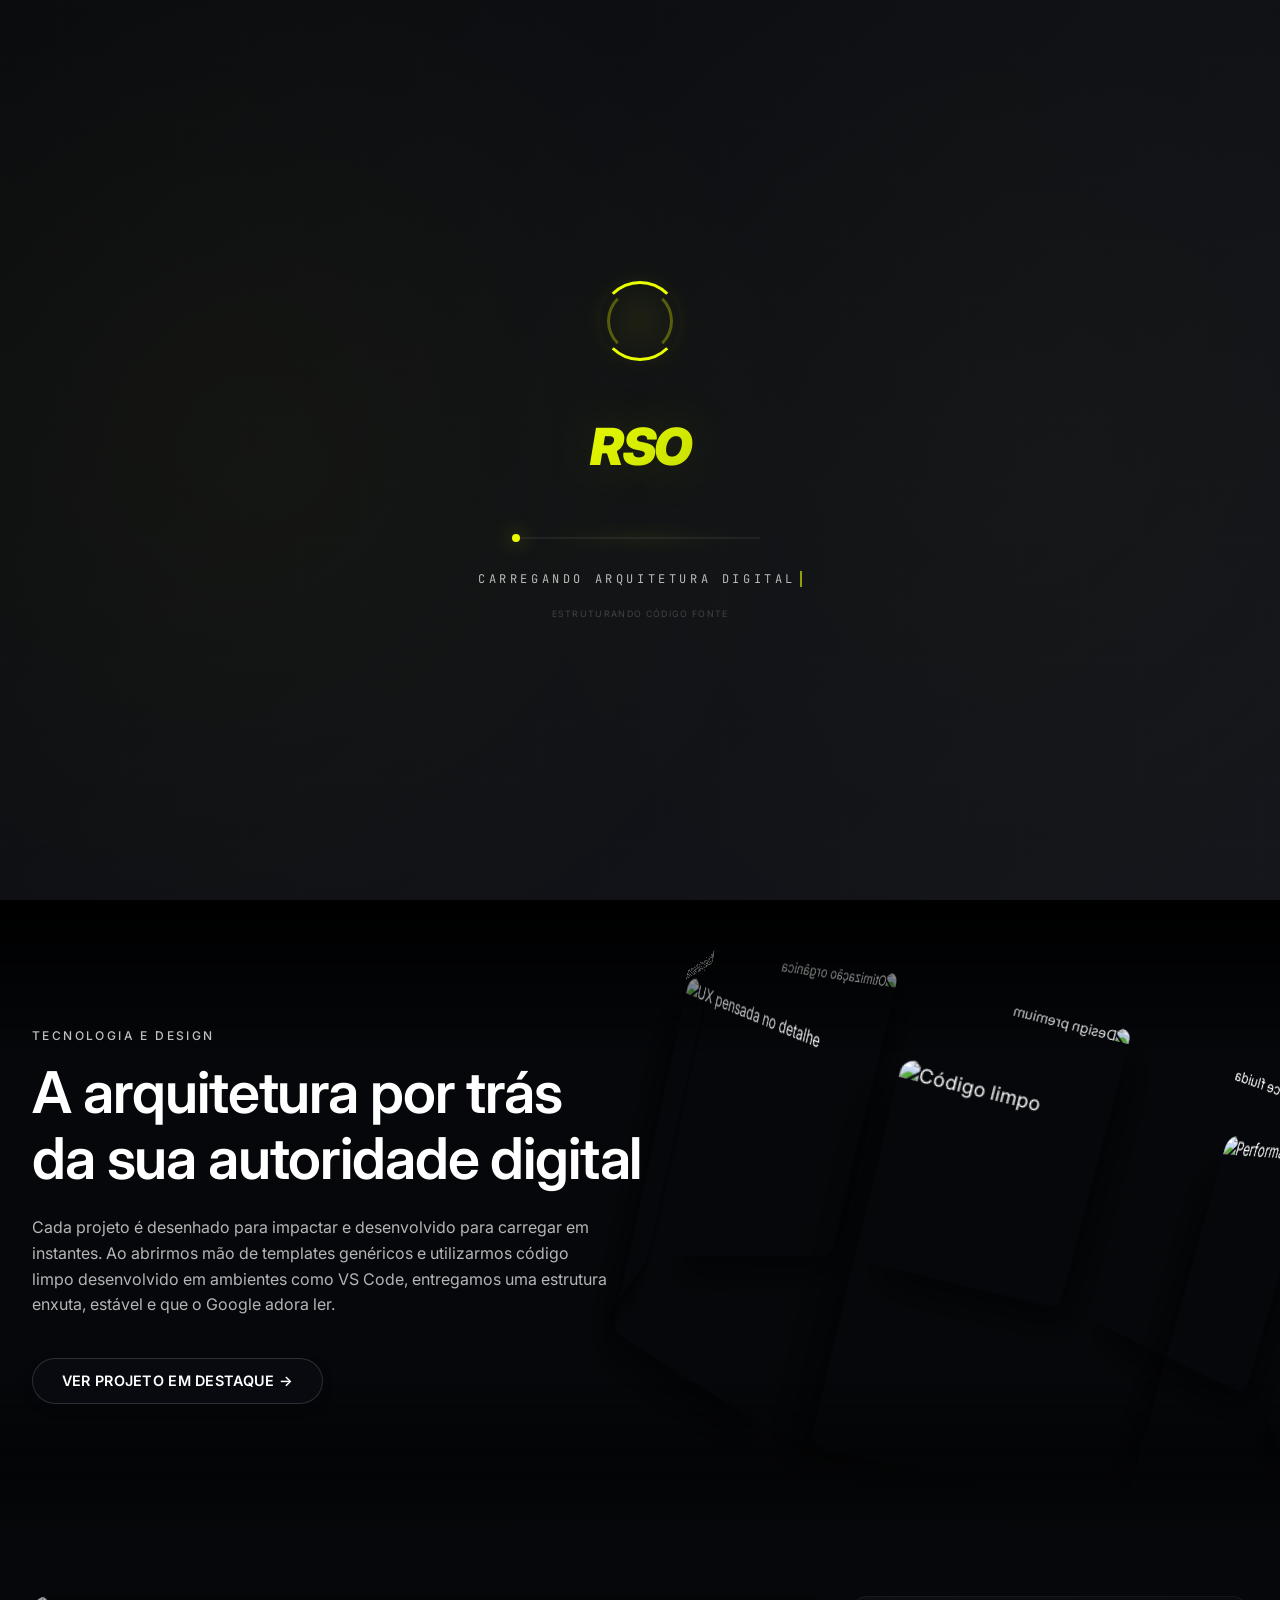
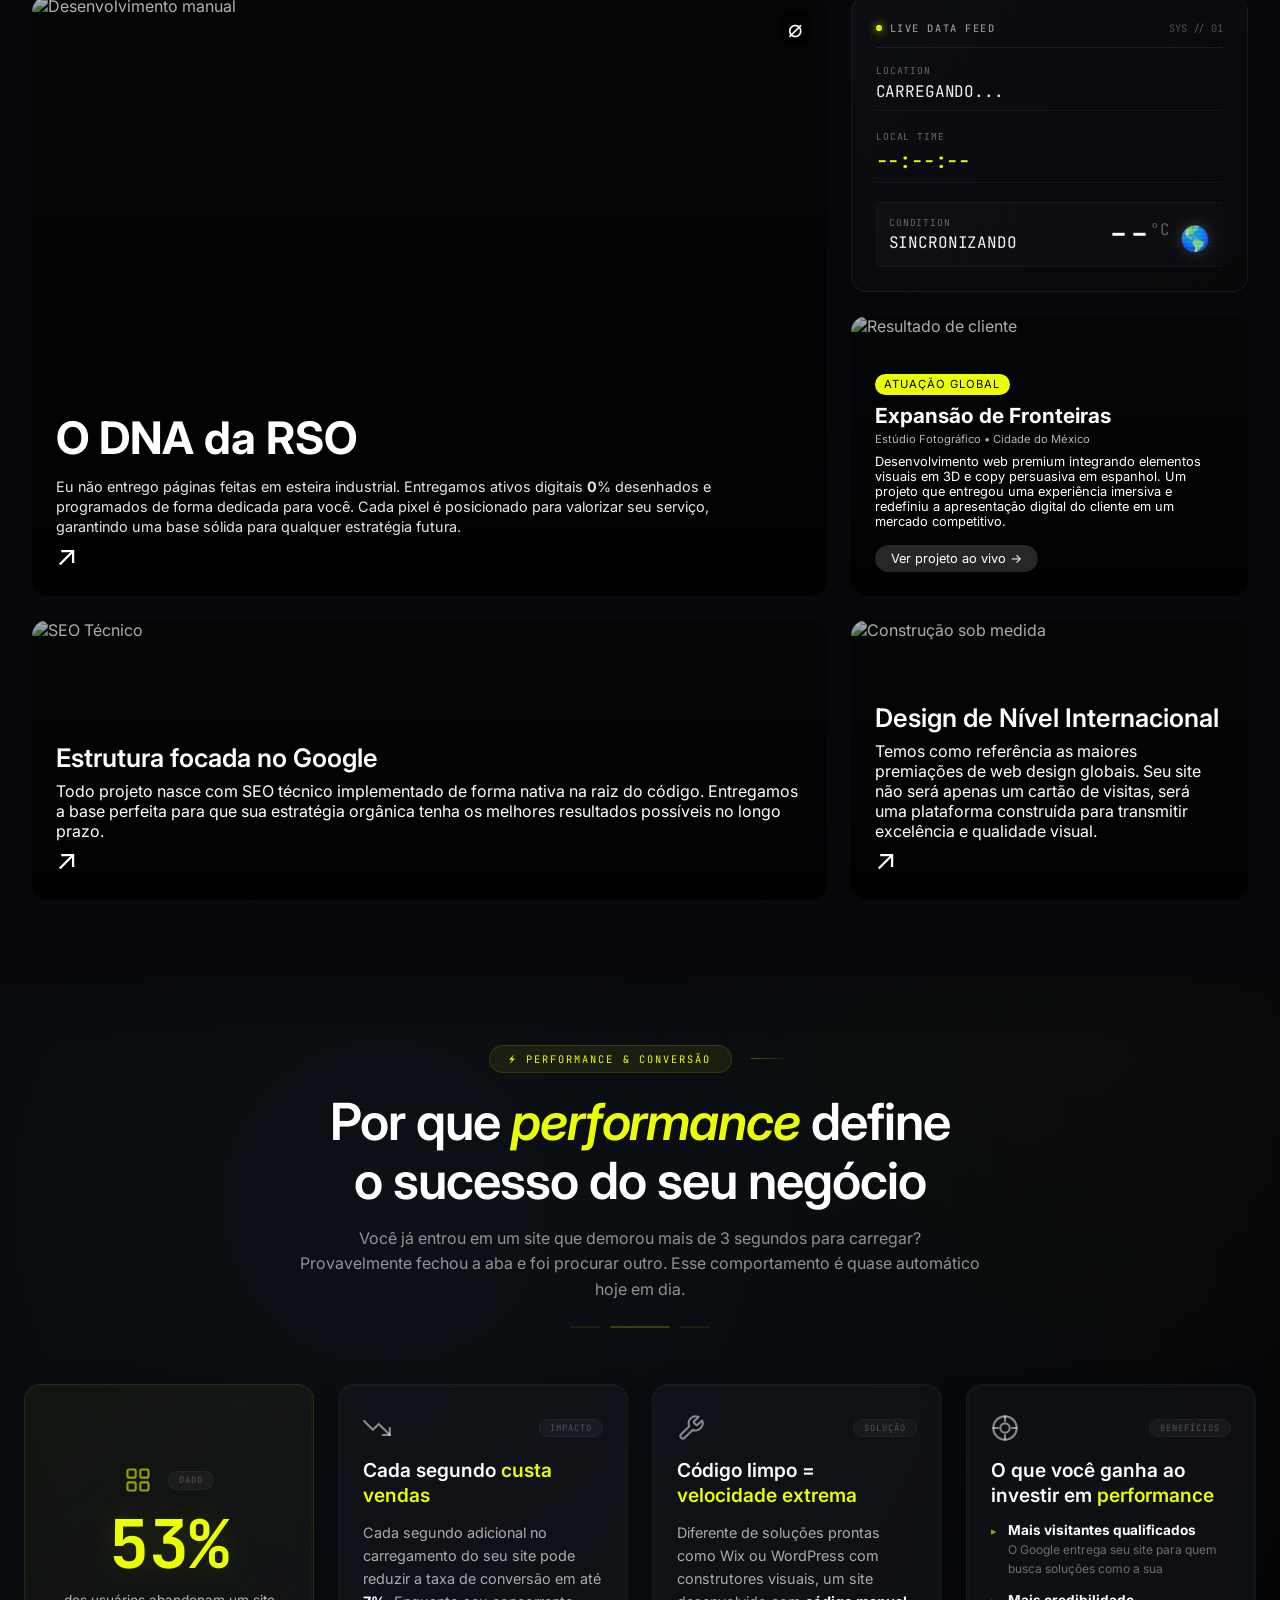
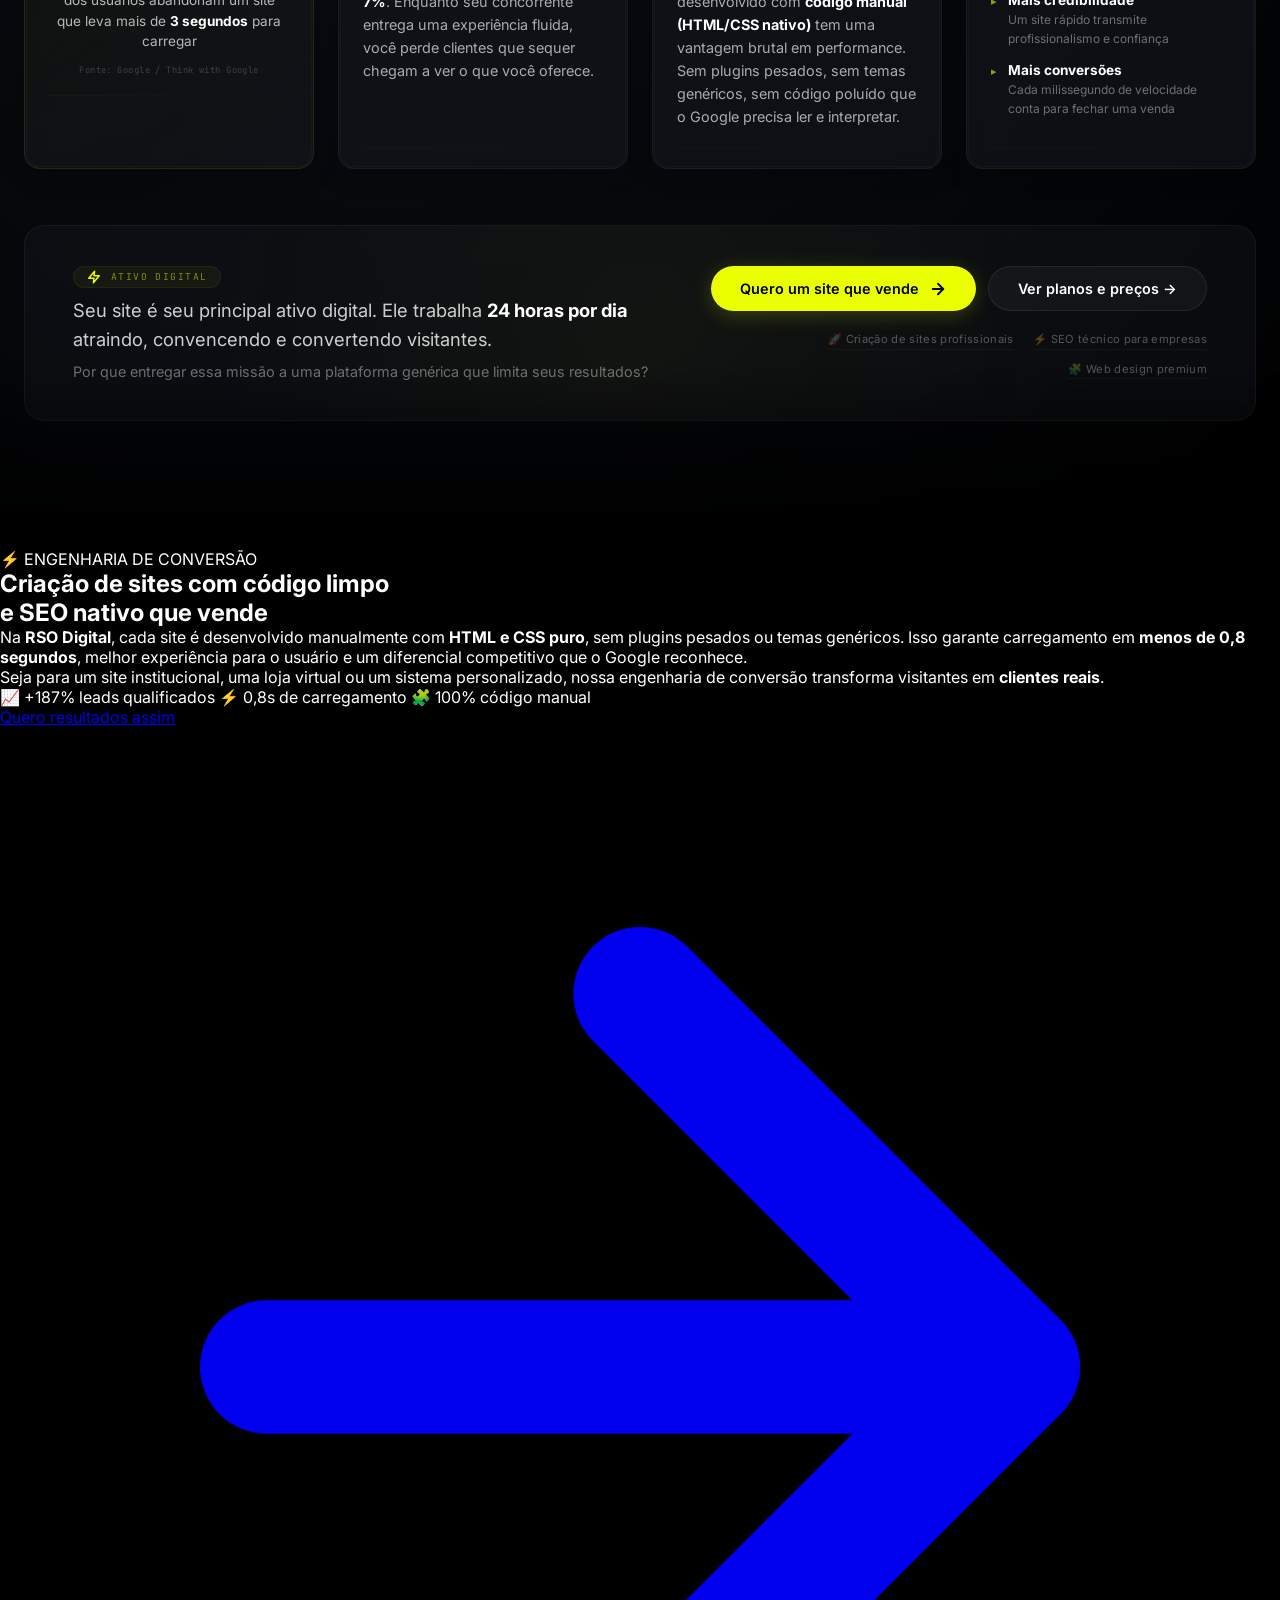
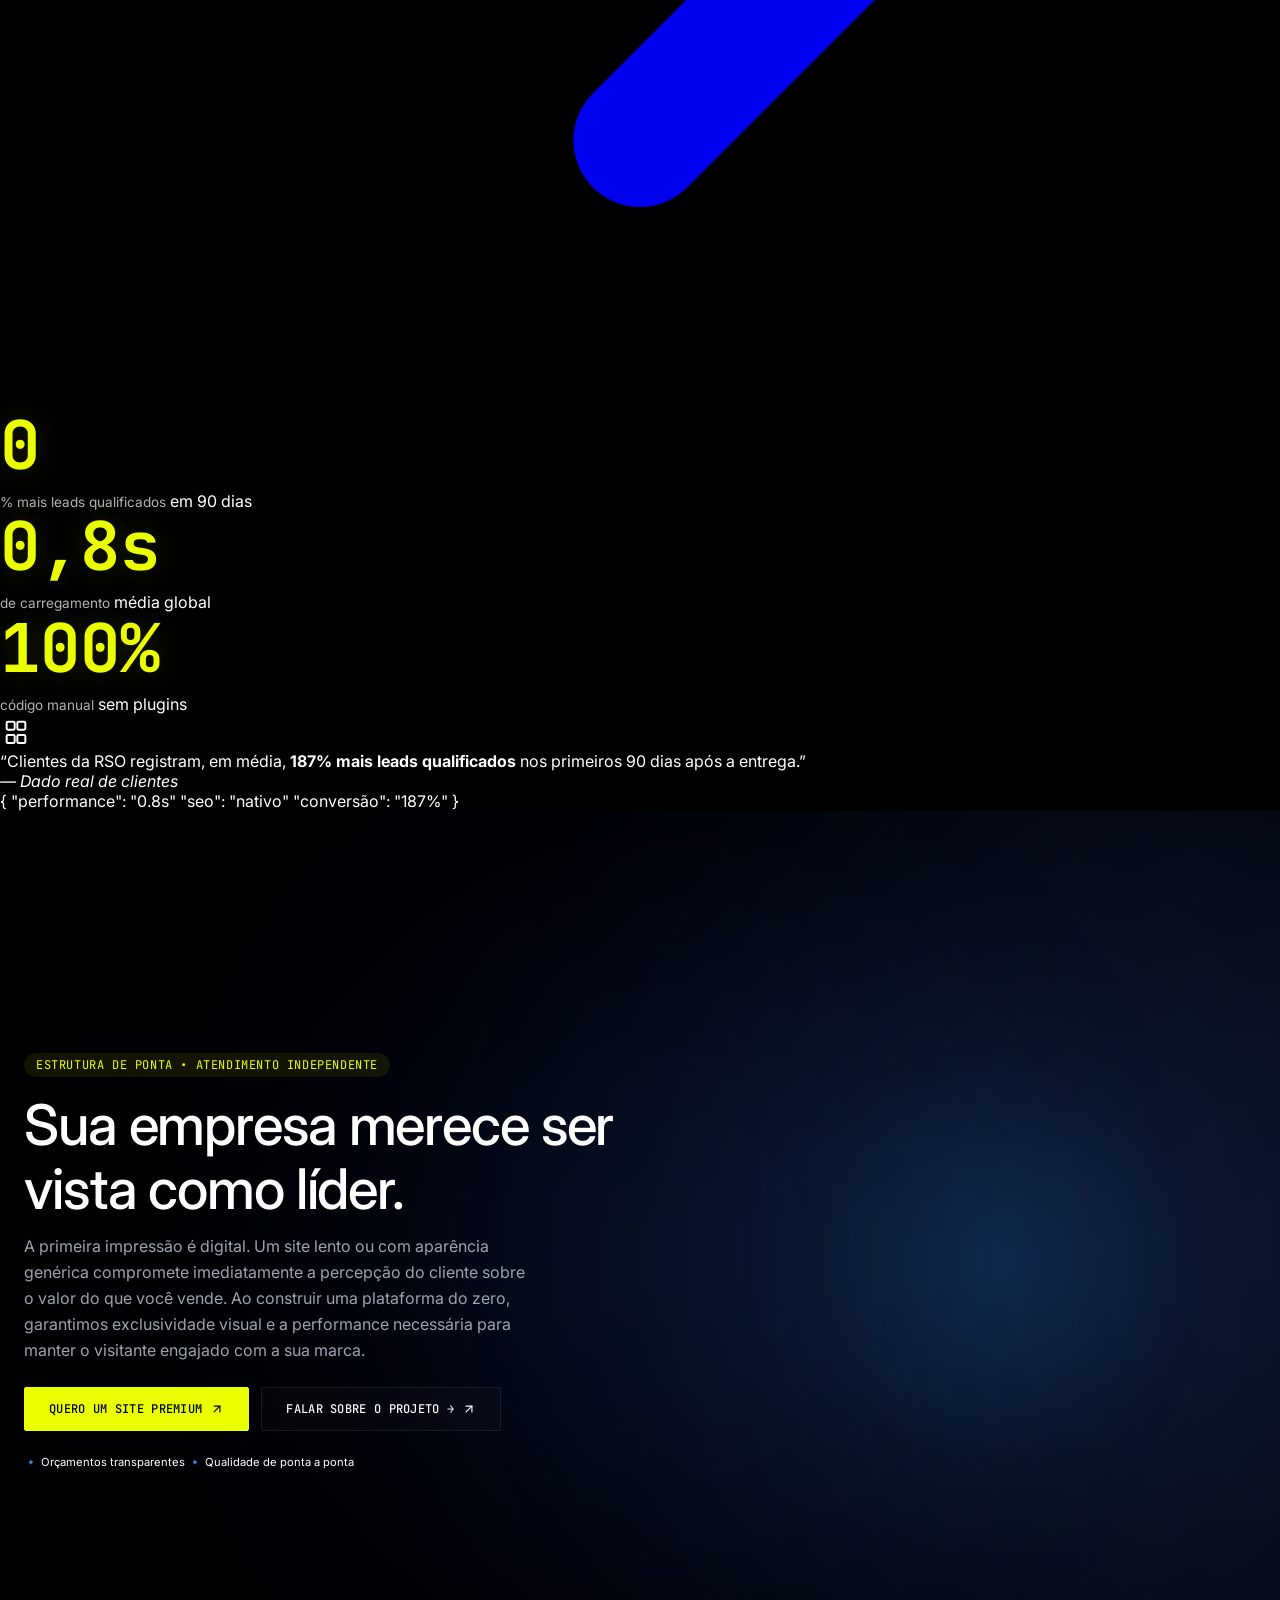
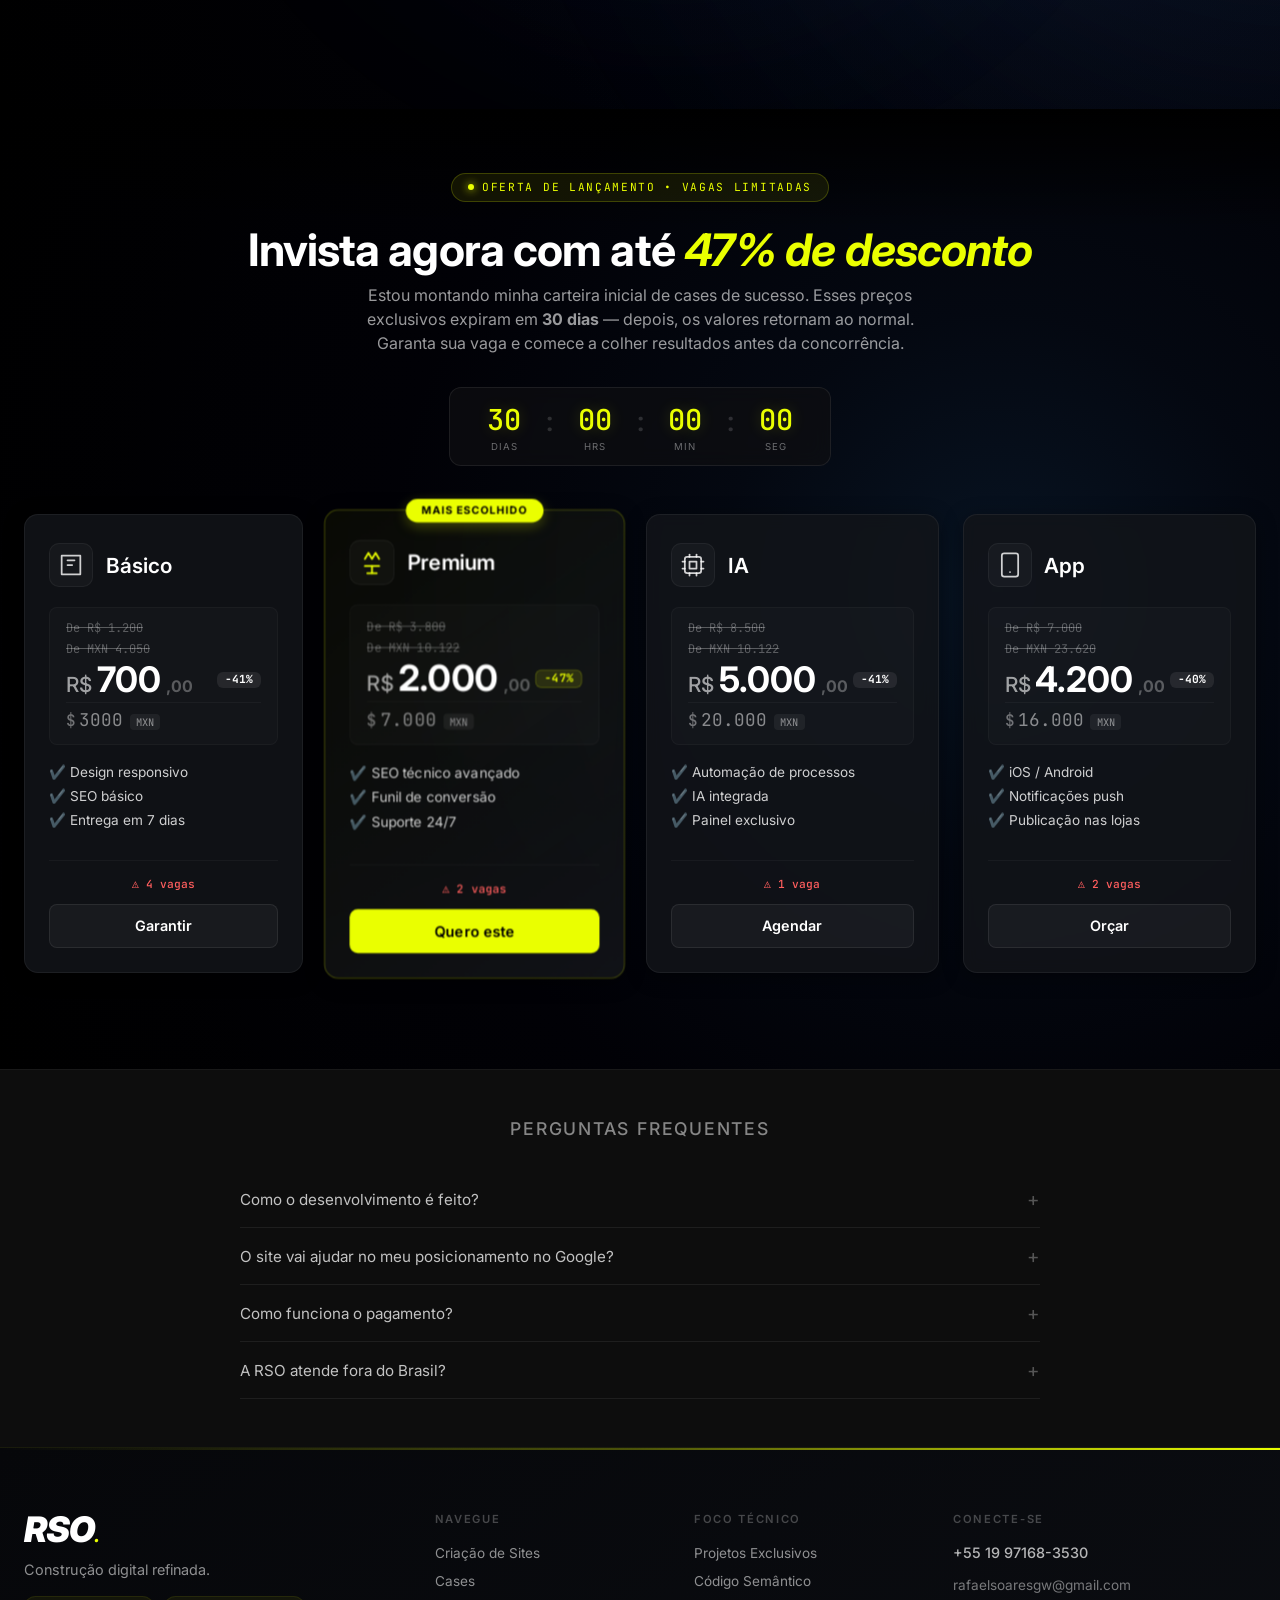
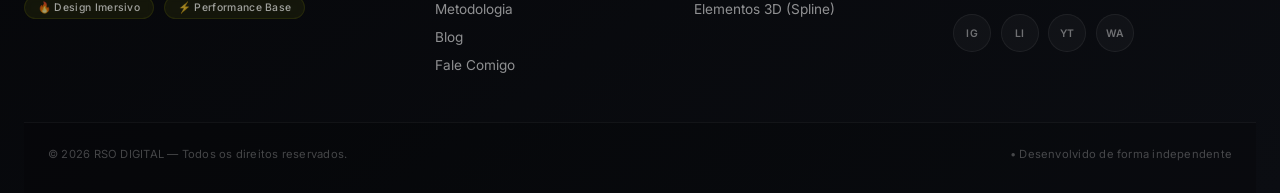
==== commit 41672037: "Add files via upload" ====
--- a/index.html
+++ b/index.html
@@ -4,12 +4,24 @@
     <meta charset="UTF-8">
     <meta name="viewport" content="width=device-width, initial-scale=1.0, viewport-fit=cover">
 
-    <title>RSO DIGITAL | Criação de Sites Premium e Engenharia de Conversão</title>
-
-    <meta name="description" content="Desenvolvimento web de alto padrão com código limpo, SEO estrutural e design imersivo. Construímos ecossistemas digitais sob medida para marcas exigentes. Solicite seu orçamento pelo WhatsApp.">
+    <!-- ============================================================
+         GOOGLE ANALYTICS 4 (INSTALADO MANUALMENTE)
+         ID: G-GVPYXNP5EF
+         ============================================================ -->
+    <!-- Google tag (gtag.js) -->
+    <script async src="https://www.googletagmanager.com/gtag/js?id=G-GVPYXNP5EF"></script>
+    <script>
+      window.dataLayer = window.dataLayer || [];
+      function gtag(){dataLayer.push(arguments);}
+      gtag('js', new Date());
+      gtag('config', 'G-GVPYXNP5EF');
+    </script>
+    <!-- ============================================================ -->
+
+    <title>Criação de Sites que Vendem | SEO e Performance | RSO Digital</title>
+    <meta name="description" content="Crie um site ultrarrápido e otimizado para conversão. Aumente suas vendas com código limpo, SEO técnico avançado e design imersivo. Orçamento grátis pelo WhatsApp.">
 
     <meta name="keywords" content="criação de sites, agência digital, web design premium, SEO avançado, engenharia de conversão, desenvolvimento web sob medida, código limpo, automação com IA, site profissional">
-
     <meta name="robots" content="index, follow, max-snippet:-1, max-image-preview:large, max-video-preview:-1">
     <meta name="author" content="RSO Digital">
     <meta name="theme-color" content="#0a0a0a">
@@ -167,157 +179,6 @@
     <link rel="stylesheet" href="style.css" media="print" onload="this.media='all'">
     <noscript><link rel="stylesheet" href="style.css"></noscript>
 
-    <style>
-        /* Reset e base */
-        * { margin:0; padding:0; box-sizing:border-box; }
-        html { scroll-behavior:smooth; }
-        body {
-            font-family: "Inter", "Neue Plak", "Helvetica Neue", "Helvetica", "Arial", sans-serif;
-            background:#000; color:#fff; overflow-x:hidden;
-            -webkit-font-smoothing:antialiased; -moz-osx-font-smoothing:grayscale;
-            cursor: none;
-        }
-        /* Preloader */
-        #preloader {
-            position:fixed; inset:0; z-index:10000; background:#0a0b0e;
-            display:flex; align-items:center; justify-content:center;
-            transition:opacity 0.8s ease, visibility 0.8s ease;
-            overflow:hidden;
-        }
-        #preloader::before {
-            content:''; position:absolute; inset:0;
-            background:radial-gradient(circle at 20% 50%, rgba(234,255,0,0.03) 0%, transparent 50%),
-                     radial-gradient(circle at 80% 50%, rgba(234,255,0,0.02) 0%, transparent 50%),
-                     linear-gradient(135deg, #0a0b0e 0%, #14161c 100%);
-            z-index:0;
-        }
-        #preloader.hidden { opacity:0; visibility:hidden; pointer-events:none; }
-        .preloader-inner {
-            position:relative; z-index:1; text-align:center;
-            display:flex; flex-direction:column; align-items:center;
-            gap:1.8rem; max-width:90%;
-        }
-        /* Restante do preloader será carregado com o CSS completo */
-        /* Hero – estilos mínimos para evitar FOUC */
-        .hero {
-            position:relative; width:100%; height:100vh; overflow:hidden; background:#000;
-        }
-        .hero-video {
-            position:absolute; inset:0; width:100%; height:100%; object-fit:cover; z-index:1;
-        }
-        .hero::before {
-            content:""; position:absolute; inset:0;
-            background:linear-gradient(to bottom, rgba(0,0,0,0.5), rgba(0,0,0,0.65));
-            z-index:2;
-        }
-        .hero-center {
-            position:absolute; inset:0; display:flex; justify-content:center; align-items:center;
-            text-align:center; z-index:10; padding:0 20px; padding-top:70px !important;
-        }
-        @media (max-width:768px) { .hero-center { padding-top:60px !important; } }
-        .reference-hero {
-            width:100%; max-width:1100px; display:flex; flex-direction:column; align-items:center;
-        }
-        .club-kicker {
-            font-size:12px; font-weight:500; letter-spacing:0.28em; text-transform:uppercase;
-            color:#fff; margin-bottom:16px; opacity:0.95;
-        }
-        .hero-title {
-            font-size:clamp(2.5rem, 6vw, 4.8rem); font-weight:600; line-height:1.1;
-            letter-spacing:-0.02em; color:#fff; max-width:18ch; margin:0 auto 24px;
-        }
-        .hero-copy {
-            max-width:70ch; margin:0 auto 32px;
-            font-size:clamp(0.95rem, 1.2vw, 1.15rem); line-height:1.5;
-            font-weight:400; color:rgba(255,255,255,0.9); padding:0 12px;
-        }
-        .shiny-cta {
-            /* estilo mínimo para evitar FOUC, será sobrescrito pelo CSS completo */
-            display:inline-flex; align-items:center; justify-content:center;
-            padding:0.9rem 2rem; border-radius:48px; font-size:1rem; font-weight:600;
-            background:linear-gradient(135deg, #18181c 0%, #0f0f12 100%);
-            border:1px solid rgba(234,255,0,0.3); color:#fff; text-decoration:none;
-            cursor:pointer; backdrop-filter:blur(4px);
-        }
-        /* Navbar */
-        .nav-container {
-            position:fixed; top:0; left:50%; transform:translateX(-50%);
-            width:757px; max-width:90%; height:56px; z-index:1000;
-        }
-        .nav-shape { position:absolute; inset:0; width:100%; height:100%; }
-        .nav-content {
-            position:relative; z-index:2; height:56px; display:flex;
-            align-items:center; padding:0 32px;
-        }
-        .logo {
-            color:#fff; text-decoration:none; font-size:20px; font-weight:900;
-            font-style:italic; margin-right:45px; letter-spacing:-0.02em;
-        }
-        .links { display:flex; align-items:center; gap:28px; flex:1; }
-        .links a { color:#cbcbcb; text-decoration:none; font-size:13px; font-weight:500; transition:color 0.2s; }
-        .links a:hover { color:#fff; }
-        .contact {
-            height:34px; padding:0 20px 0 16px; background:#eceeed; color:#111;
-            text-decoration:none; display:flex; align-items:center; gap:8px;
-            font-size:13px; font-weight:600; clip-path:polygon(0 0, 100% 0, calc(100% - 12px) 100%, 0 100%);
-            transition:background 0.2s;
-        }
-        .contact::before { content:""; width:5px; height:5px; background:#c0c0c0; }
-        .contact:hover { background:#ffffff; }
-        #menu-toggle, .menu-btn { display:none; }
-        /* Outros estilos críticos para evitar FOUC em seções visíveis */
-        .network-section { background:radial-gradient(circle at 78% 50%, #081423 0%, #040811 25%, #010106 55%, #000000 100%); }
-        .grid-layout { display:grid; grid-template-columns:6fr 6fr; gap:2rem; width:100%; align-items:center; }
-        .content-block { position:relative; z-index:10; }
-        .title { font-size:2.5rem; font-weight:500; letter-spacing:-.02em; line-height:1.15; margin-bottom:.75rem; color:#fff; }
-        @media (min-width:1024px) { .title { font-size:3.5rem; } }
-        .description { font-size:1rem; line-height:1.625; color:#9ca3af; max-width:32rem; margin-bottom:1.5rem; }
-        .btn { display:inline-flex; align-items:center; justify-content:center; gap:.5rem; font-family:'JetBrains Mono', monospace; font-size:.75rem; font-weight:500; text-transform:uppercase; letter-spacing:.025em; padding:0 1.5rem; height:2.75rem; border-radius:.125rem; transition:all .2s cubic-bezier(.16,1,.3,1); cursor:pointer; text-decoration:none; white-space:nowrap; }
-        .btn-primary { background-color:#eaff00; color:#000; border:1px solid #eaff00; }
-        .btn-outline { border:1px solid rgba(255,255,255,.08); background:rgba(255,255,255,.02); color:#f9f9fb; }
-        .btn svg { width:.875rem; height:.875rem; stroke-width:2; }
-        .canvas-container { position:absolute; top:0; left:0; width:100%; height:100%; z-index:1; pointer-events:none; }
-        #networkCanvas { position:absolute; inset:0; width:100%; height:100%; opacity:0; transition:opacity 1600ms cubic-bezier(0.16,1,0.3,1); touch-action:none; cursor:grab; pointer-events:auto; }
-        /* Para dispositivos móveis, ajustes mínimos */
-        @media (max-width:1024px) {
-            .grid-layout { grid-template-columns:1fr; text-align:center; gap:1rem; }
-            .description { max-width:100%; }
-            .button-group { justify-content:center; }
-        }
-        @media (max-width:768px) {
-            .nav-container { max-width:95%; }
-            .nav-content { padding:0 24px; display:flex; justify-content:space-between; align-items:center; }
-            .logo { font-size:20px; margin-right:0; z-index:110; margin-left:auto; }
-            .menu-btn { display:flex; flex-direction:column; justify-content:center; gap:4px; width:22px; height:20px; cursor:pointer; z-index:110; order:3; }
-            .menu-btn span { display:block; height:2px; background-color:#fff; transition:all 0.3s; border-radius:2px; }
-            .menu-btn span:nth-child(1) { width:100%; }
-            .menu-btn span:nth-child(2) { width:75%; }
-            .menu-btn span:nth-child(3) { width:50%; }
-            .contact { height:32px; padding:0 14px 0 10px; font-size:11px; z-index:110; margin-left:auto; margin-right:16px; order:2; }
-            .links {
-                display:flex; position:fixed; top:0; left:0; width:100vw; height:100vh;
-                background:rgba(8,8,12,0.92); backdrop-filter:blur(32px) saturate(1.4);
-                -webkit-backdrop-filter:blur(32px) saturate(1.4);
-                flex-direction:column; justify-content:center; align-items:center; gap:2.2rem;
-                transform:translateY(-100%); transition:transform 0.6s cubic-bezier(0.16,1,0.3,1), opacity 0.5s ease;
-                z-index:105; opacity:0; pointer-events:none; padding:2rem;
-                will-change:transform, opacity;
-            }
-            #menu-toggle:checked ~ .links {
-                transform:translateY(0); opacity:1; pointer-events:auto;
-            }
-            .links a {
-                position:relative; z-index:1; font-size:1.8rem; font-weight:500;
-                color:rgba(255,255,255,0.7); text-decoration:none; letter-spacing:0.02em;
-                padding:0.2rem 0; opacity:0; transform:translateY(20px);
-                transition:all 0.4s cubic-bezier(0.16,1,0.3,1);
-            }
-            #menu-toggle:checked ~ .links a:nth-child(1) { transition-delay:0.05s; opacity:1; transform:translateY(0); }
-            #menu-toggle:checked ~ .links a:nth-child(2) { transition-delay:0.12s; opacity:1; transform:translateY(0); }
-            #menu-toggle:checked ~ .links a:nth-child(3) { transition-delay:0.19s; opacity:1; transform:translateY(0); }
-        }
-    </style>
-
     <link rel="preconnect" href="https://fonts.googleapis.com">
     <link rel="preconnect" href="https://fonts.gstatic.com" crossorigin>
     <link rel="preconnect" href="https://unpkg.com">
@@ -366,16 +227,19 @@
             <label for="menu-toggle" class="menu-btn">
                 <span></span><span></span><span></span>
             </label>
-            <a href="#" class="logo">RSO DIGITAL</a>
+            <a href="/" class="logo">RSO DIGITAL</a>
             <div class="links">
-                <a href="#solucoes">Projetos</a>
-                <a href="#cases">Atuação</a>
-                <a href="#engenharia">Metodologia</a>
-            </div>
-            <a href="https://wa.me/5519971683530?text=Ol%C3%A1%21%20Vim%20pelo%20site%20RSO%20Digital%20e%20quero%20falar%20sobre%20meu%20projeto." target="_blank" rel="noopener noreferrer" class="contact">Falar com especialista →</a>
+                <a href="/criacao-de-sites.html">Criação de Sites</a>
+                <a href="/seo-para-empresas.html">SEO</a>
+                <a href="/design-premium.html">Design</a>
+                <a href="/blog/velocidade-site-vende-mais.html">Blog</a>
+                <a href="/contato.html">Contato</a>
+            </div>
+            <a href="https://wa.me/5519971683530?text=Ol%C3%A1%21%20Vim%20pelo%20site%20RSO%20Digital%20e%20quero%20falar%20sobre%20meu%20projeto." target="_blank" rel="noopener noreferrer" class="contact" onclick="gtag('event', 'whatsapp_click');">Falar com especialista →</a>
         </div>
     </nav>
     </header>
+
     <main id="conteudo-principal" role="main">
     <section class="hero" aria-label="Seção principal — Engenharia de Conversão RSO Digital">
         <video class="hero-video" autoplay muted loop playsinline preload="metadata" poster="assets/hero-poster.jpg" aria-hidden="true">
@@ -386,7 +250,7 @@
                 <div class="club-kicker">CÓDIGO LIMPO & DESIGN DE ALTO PADRÃO</div>
                 <h1 class="hero-title">O site que eleva<br>o nível da sua marca</h1>
                 <p class="hero-copy" id="heroCopy">Enquanto você foca no seu negócio, seu site trabalha com velocidade extrema, arquitetura manual (HTML/CSS) e design inspirado nas maiores agências do mundo. Criamos ecossistemas digitais sólidos que posicionam sua empresa como autoridade no seu mercado.</p>
-                <a href="https://wa.me/5519971683530?text=Ol%C3%A1%21%20Quero%20uma%20proposta%20para%20meu%20site.%20Vim%20pelo%20site%20RSO%20Digital." target="_blank" rel="noopener noreferrer" class="shiny-cta shiny-cta-link" aria-label="Solicitar proposta de criação de site pelo WhatsApp">
+                <a href="https://wa.me/5519971683530?text=Ol%C3%A1%21%20Quero%20uma%20proposta%20para%20meu%20site.%20Vim%20pelo%20site%20RSO%20Digital." target="_blank" rel="noopener noreferrer" class="shiny-cta shiny-cta-link" aria-label="Solicitar proposta de criação de site pelo WhatsApp" onclick="gtag('event', 'whatsapp_click');">
                     <span>Quero um orçamento exclusivo</span>
                 </a>
                 <div style="display: flex; gap: 1rem; justify-content: center; margin-top: 1rem; font-size: 0.7rem; color: rgba(255,255,255,0.5);">
@@ -437,7 +301,7 @@
                         <div class="card-icon">⌀</div>
                         <h2>O DNA da RSO</h2>
                         <p>Eu não entrego páginas feitas em esteira industrial. Entregamos ativos digitais <strong class="count-number" data-target="100">0</strong>% desenhados e programados de forma dedicada para você. Cada pixel é posicionado para valorizar seu serviço, garantindo uma base sólida para qualquer estratégia futura.</p>
-                        <a href="https://wa.me/5519971683530?text=Ol%C3%A1%21%20Vim%20pelo%20site%20RSO%20Digital%20e%20gostei%20da%20sua%20metodologia." target="_blank" rel="noopener noreferrer" class="arrow-link">↗</a>
+                        <a href="https://wa.me/5519971683530?text=Ol%C3%A1%21%20Vim%20pelo%20site%20RSO%20Digital%20e%20gostei%20da%20sua%20metodologia." target="_blank" rel="noopener noreferrer" class="arrow-link" onclick="gtag('event', 'whatsapp_click');">↗</a>
                     </div>
                 </div>
             </div>
@@ -500,7 +364,7 @@
                     <div class="card-content service-content">
                         <h3>Estrutura focada no Google</h3>
                         <p class="service-description">Todo projeto nasce com SEO técnico implementado de forma nativa na raiz do código. Entregamos a base perfeita para que sua estratégia orgânica tenha os melhores resultados possíveis no longo prazo.</p>
-                        <a href="https://wa.me/5519971683530?text=Ol%C3%A1%21%20Quero%20saber%20mais%20sobre%20as%20otimiza%C3%A7%C3%B5es%20no%20c%C3%B3digo.%20Vim%20pelo%20site%20RSO%20Digital." target="_blank" rel="noopener noreferrer" class="arrow-link">↗</a>
+                        <a href="https://wa.me/5519971683530?text=Ol%C3%A1%21%20Quero%20saber%20mais%20sobre%20as%20otimiza%C3%A7%C3%B5es%20no%20c%C3%B3digo.%20Vim%20pelo%20site%20RSO%20Digital." target="_blank" rel="noopener noreferrer" class="arrow-link" onclick="gtag('event', 'whatsapp_click');">↗</a>
                     </div>
                 </div>
             </div>
@@ -513,172 +377,265 @@
                     <div class="card-content service-content">
                         <h3>Design de Nível Internacional</h3>
                         <p class="service-description">Temos como referência as maiores premiações de web design globais. Seu site não será apenas um cartão de visitas, será uma plataforma construída para transmitir excelência e qualidade visual.</p>
-                        <a href="https://wa.me/5519971683530?text=Ol%C3%A1%21%20Quero%20saber%20mais%20sobre%20o%20design%20premium.%20Vim%20pelo%20site%20RSO%20Digital." target="_blank" rel="noopener noreferrer" class="arrow-link">↗</a>
+                        <a href="https://wa.me/5519971683530?text=Ol%C3%A1%21%20Quero%20saber%20mais%20sobre%20o%20design%20premium.%20Vim%20pelo%20site%20RSO%20Digital." target="_blank" rel="noopener noreferrer" class="arrow-link" onclick="gtag('event', 'whatsapp_click');">↗</a>
                     </div>
                 </div>
             </div>
         </div>
     </section>
+
     <!-- ========================================== -->
+    <!-- SEÇÃO: PERFORMANCE & CONVERSÃO (PREMIUM)   -->
+    <!-- ========================================== -->
+    <section class="performance-section" id="performance" aria-label="Por que performance define o sucesso do seu negócio — RSO Digital">
+      <div class="performance-container">
+
+        <!-- CABEÇALHO COM LINHA DUPLA -->
+        <div class="perf-header">
+          <div class="perf-header-top">
+            <span class="perf-badge">⚡ PERFORMANCE & CONVERSÃO</span>
+            <span class="perf-badge-line"></span>
+          </div>
+          <h2 class="perf-title">
+            Por que <span class="highlight">performance</span> define<br class="hide-mobile"> o sucesso do seu negócio
+          </h2>
+          <p class="perf-subtitle">
+            Você já entrou em um site que demorou mais de 3 segundos para carregar?<br>
+            Provavelmente fechou a aba e foi procurar outro. Esse comportamento é quase automático hoje em dia.
+          </p>
+          <div class="perf-divider">
+            <span></span><span></span><span></span>
+          </div>
+        </div>
+
+        <!-- GRID DE CARDS -->
+        <div class="performance-grid">
+
+          <!-- CARD 1: ESTATÍSTICA -->
+          <div class="perf-card stat-card">
+            <div class="perf-card-glow"></div>
+            <div class="perf-card-border"></div>
+            <div class="perf-card-header">
+              <svg class="perf-icon-svg" width="28" height="28" viewBox="0 0 24 24" fill="none" stroke="currentColor" stroke-width="1.8" stroke-linecap="round" stroke-linejoin="round">
+                <rect x="3" y="3" width="7" height="7" rx="1" />
+                <rect x="14" y="3" width="7" height="7" rx="1" />
+                <rect x="3" y="14" width="7" height="7" rx="1" />
+                <rect x="14" y="14" width="7" height="7" rx="1" />
+              </svg>
+              <span class="perf-card-tag">DADO</span>
+            </div>
+            <div class="stat-number">53%</div>
+            <p class="stat-label">dos usuários abandonam um site<br>que leva mais de <strong>3 segundos</strong> para carregar</p>
+            <div class="stat-source">Fonte: Google / Think with Google</div>
+            <div class="perf-card-footer-line"></div>
+          </div>
+
+          <!-- CARD 2: IMPACTO NA CONVERSÃO -->
+          <div class="perf-card impact-card">
+            <div class="perf-card-glow"></div>
+            <div class="perf-card-border"></div>
+            <div class="perf-card-header">
+              <svg class="perf-icon-svg" width="28" height="28" viewBox="0 0 24 24" fill="none" stroke="currentColor" stroke-width="1.8" stroke-linecap="round" stroke-linejoin="round">
+                <polyline points="23 18 13.5 8.5 8.5 13.5 1 6" />
+                <polyline points="17 18 23 18 23 12" />
+              </svg>
+              <span class="perf-card-tag">IMPACTO</span>
+            </div>
+            <h3 class="perf-card-title">Cada segundo <span class="highlight">custa vendas</span></h3>
+            <p class="perf-card-desc">
+              Cada segundo adicional no carregamento do seu site pode reduzir a taxa de conversão em até <strong>7%</strong>.
+              Enquanto seu concorrente entrega uma experiência fluida, você perde clientes que sequer chegam a ver o que você oferece.
+            </p>
+            <div class="perf-card-footer-line"></div>
+          </div>
+
+          <!-- CARD 3: SOLUÇÃO (CÓDIGO LIMPO) -->
+          <div class="perf-card solution-card">
+            <div class="perf-card-glow"></div>
+            <div class="perf-card-border"></div>
+            <div class="perf-card-header">
+              <svg class="perf-icon-svg" width="28" height="28" viewBox="0 0 24 24" fill="none" stroke="currentColor" stroke-width="1.8" stroke-linecap="round" stroke-linejoin="round">
+                <path d="M14.7 6.3a1 1 0 0 0 0 1.4l1.6 1.6a1 1 0 0 0 1.4 0l3.77-3.77a6 6 0 0 1-7.94 7.94l-6.91 6.91a2.12 2.12 0 0 1-3-3l6.91-6.91a6 6 0 0 1 7.94-7.94l-3.76 3.76z" />
+              </svg>
+              <span class="perf-card-tag">SOLUÇÃO</span>
+            </div>
+            <h3 class="perf-card-title">Código limpo = <span class="highlight">velocidade extrema</span></h3>
+            <p class="perf-card-desc">
+              Diferente de soluções prontas como Wix ou WordPress com construtores visuais, um site desenvolvido com
+              <strong>código manual (HTML/CSS nativo)</strong> tem uma vantagem brutal em performance.
+              Sem plugins pesados, sem temas genéricos, sem código poluído que o Google precisa ler e interpretar.
+            </p>
+            <div class="perf-card-footer-line"></div>
+          </div>
+
+          <!-- CARD 4: BENEFÍCIOS DIRETOS -->
+          <div class="perf-card benefits-card">
+            <div class="perf-card-glow"></div>
+            <div class="perf-card-border"></div>
+            <div class="perf-card-header">
+              <svg class="perf-icon-svg" width="28" height="28" viewBox="0 0 24 24" fill="none" stroke="currentColor" stroke-width="1.8" stroke-linecap="round" stroke-linejoin="round">
+                <circle cx="12" cy="12" r="10" />
+                <circle cx="12" cy="12" r="4" />
+                <line x1="12" y1="2" x2="12" y2="6" />
+                <line x1="12" y1="18" x2="12" y2="22" />
+                <line x1="2" y1="12" x2="6" y2="12" />
+                <line x1="18" y1="12" x2="22" y2="12" />
+              </svg>
+              <span class="perf-card-tag">BENEFÍCIOS</span>
+            </div>
+            <h3 class="perf-card-title">O que você ganha ao investir em <span class="highlight">performance</span></h3>
+            <ul class="perf-benefits">
+              <li>
+                <span class="benefit-icon">▸</span>
+                <div><strong>Mais visitantes qualificados</strong><br><span class="benefit-desc">O Google entrega seu site para quem busca soluções como a sua</span></div>
+              </li>
+              <li>
+                <span class="benefit-icon">▸</span>
+                <div><strong>Mais credibilidade</strong><br><span class="benefit-desc">Um site rápido transmite profissionalismo e confiança</span></div>
+              </li>
+              <li>
+                <span class="benefit-icon">▸</span>
+                <div><strong>Mais conversões</strong><br><span class="benefit-desc">Cada milissegundo de velocidade conta para fechar uma venda</span></div>
+              </li>
+            </ul>
+            <div class="perf-card-footer-line"></div>
+          </div>
+
+        </div>
+
+        <!-- CALLOUT FINAL COM ORGANIZAÇÃO EM BLOCOS -->
+        <div class="performance-callout">
+          <div class="callout-grid">
+            <div class="callout-left">
+              <span class="callout-badge">
+                <svg class="callout-icon-svg" width="14" height="14" viewBox="0 0 24 24" fill="none" stroke="currentColor" stroke-width="2.5" stroke-linecap="round" stroke-linejoin="round">
+                  <polygon points="13 2 3 14 12 14 11 22 21 10 12 10 13 2" />
+                </svg>
+                ATIVO DIGITAL
+              </span>
+              <p class="callout-text">
+                Seu site é seu principal ativo digital. Ele trabalha <strong>24 horas por dia</strong> atraindo, convencendo e convertendo visitantes.
+              </p>
+              <p class="callout-text-small">
+                Por que entregar essa missão a uma plataforma genérica que limita seus resultados?
+              </p>
+            </div>
+            <div class="callout-right">
+              <div class="callout-cta-group">
+                <a href="https://wa.me/5519971683530?text=Ol%C3%A1!%20Quero%20um%20site%20com%20performance%20extrema.%20Vim%20pelo%20site%20RSO%20Digital." target="_blank" rel="noopener noreferrer" class="callout-btn primary" onclick="gtag('event', 'whatsapp_click');">
+                  <span>Quero um site que vende</span>
+                  <svg width="18" height="18" viewBox="0 0 24 24" fill="none" stroke="currentColor" stroke-width="2.5" stroke-linecap="round" stroke-linejoin="round">
+                    <path d="M5 12h14"/>
+                    <path d="M12 5l7 7-7 7"/>
+                  </svg>
+                </a>
+                <a href="#solucoes" class="callout-btn secondary">
+                  Ver planos e preços →
+                </a>
+              </div>
+              <div class="callout-tags">
+                <span>🚀 Criação de sites profissionais</span>
+                <span>⚡ SEO técnico para empresas</span>
+                <span>🧩 Web design premium</span>
+              </div>
+            </div>
+          </div>
+        </div>
+
+      </div>
+    </section>
+
+    <!-- ========================================== -->
+<!-- SEÇÃO: CÓDIGO LIMPO & SEO NATIVO (PREMIUM) -->
 <!-- ========================================== -->
-<!-- SEÇÃO: PERFORMANCE & CONVERSÃO (PREMIUM)   -->
-<!-- ========================================== -->
-<section class="performance-section" id="performance" aria-label="Por que performance define o sucesso do seu negócio — RSO Digital">
-  <div class="performance-container">
-
-    <!-- CABEÇALHO COM LINHA DUPLA -->
-    <div class="perf-header">
-      <div class="perf-header-top">
-        <span class="perf-badge">⚡ PERFORMANCE & CONVERSÃO</span>
-        <span class="perf-badge-line"></span>
-      </div>
-      <h2 class="perf-title">
-        Por que <span class="highlight">performance</span> define<br class="hide-mobile"> o sucesso do seu negócio
-      </h2>
-      <p class="perf-subtitle">
-        Você já entrou em um site que demorou mais de 3 segundos para carregar?<br>
-        Provavelmente fechou a aba e foi procurar outro. Esse comportamento é quase automático hoje em dia.
-      </p>
-      <div class="perf-divider">
-        <span></span><span></span><span></span>
-      </div>
+<section class="seo-premium" id="seo">
+    <div class="seo-premium-container">
+
+        <!-- Cabeçalho -->
+        <div class="seo-premium-header">
+            <div class="seo-premium-tag-wrapper">
+                <span class="seo-premium-tag">⚡ ENGENHARIA DE CONVERSÃO</span>
+                <span class="seo-premium-line"></span>
+            </div>
+            <h2 class="seo-premium-title">
+                Criação de sites com <span class="highlight">código limpo</span><br>
+                <span class="seo-premium-subtitle">e SEO nativo que <span class="highlight">vende</span></span>
+            </h2>
+        </div>
+
+        <!-- Grade principal -->
+        <div class="seo-premium-grid">
+
+            <!-- Coluna esquerda: descrição -->
+            <div class="seo-premium-text">
+                <p>
+                    Na <strong>RSO Digital</strong>, cada site é desenvolvido manualmente com 
+                    <strong>HTML e CSS puro</strong>, sem plugins pesados ou temas genéricos. 
+                    Isso garante carregamento em <strong class="highlight">menos de 0,8 segundos</strong>, 
+                    melhor experiência para o usuário e um diferencial competitivo que o Google reconhece.
+                </p>
+                <p>
+                    Seja para um site institucional, uma loja virtual ou um sistema personalizado, 
+                    nossa engenharia de conversão transforma visitantes em <strong>clientes reais</strong>.
+                </p>
+                <div class="seo-premium-results">
+                    <span class="result-badge">📈 +187% leads qualificados</span>
+                    <span class="result-badge">⚡ 0,8s de carregamento</span>
+                    <span class="result-badge">🧩 100% código manual</span>
+                </div>
+                <a href="https://wa.me/5519971683530?text=Ol%C3%A1!%20Quero%20um%20site%20com%20c%C3%B3digo%20limpo%20e%20SEO%20nativo." target="_blank" rel="noopener noreferrer" class="seo-premium-btn" onclick="gtag('event', 'whatsapp_click');">
+                    <span>Quero resultados assim</span>
+                    <svg viewBox="0 0 24 24" fill="none" stroke="currentColor" stroke-width="2.5" stroke-linecap="round" stroke-linejoin="round">
+                        <path d="M5 12h14"/>
+                        <path d="M12 5l7 7-7 7"/>
+                    </svg>
+                </a>
+            </div>
+
+            <!-- Coluna direita: números em destaque + depoimento -->
+            <div class="seo-premium-stats">
+                <div class="stat-block">
+                    <div class="stat-number" data-count="187">0</div>
+                    <span class="stat-label">% mais leads qualificados</span>
+                    <span class="stat-period">em 90 dias</span>
+                </div>
+                <div class="stat-block">
+                    <div class="stat-number">0,8<span class="stat-decimal">s</span></div>
+                    <span class="stat-label">de carregamento</span>
+                    <span class="stat-period">média global</span>
+                </div>
+                <div class="stat-block">
+                    <div class="stat-number">100<span class="stat-percent">%</span></div>
+                    <span class="stat-label">código manual</span>
+                    <span class="stat-period">sem plugins</span>
+                </div>
+
+                <div class="seo-premium-testimonial">
+                    <svg width="32" height="32" viewBox="0 0 24 24" fill="none" stroke="currentColor" stroke-width="1.5" stroke-linecap="round" stroke-linejoin="round">
+                        <path d="M10 11h-4a1 1 0 0 1-1-1v-4a1 1 0 0 1 1-1h4a1 1 0 0 1 1 1v4a1 1 0 0 1-1 1z" />
+                        <path d="M18 11h-4a1 1 0 0 1-1-1v-4a1 1 0 0 1 1-1h4a1 1 0 0 1 1 1v4a1 1 0 0 1-1 1z" />
+                        <path d="M10 21h-4a1 1 0 0 1-1-1v-4a1 1 0 0 1 1-1h4a1 1 0 0 1 1 1v4a1 1 0 0 1-1 1z" />
+                        <path d="M18 21h-4a1 1 0 0 1-1-1v-4a1 1 0 0 1 1-1h4a1 1 0 0 1 1 1v4a1 1 0 0 1-1 1z" />
+                    </svg>
+                    <blockquote>
+                        “Clientes da RSO registram, em média, <strong>187% mais leads qualificados</strong> 
+                        nos primeiros 90 dias após a entrega.”
+                    </blockquote>
+                    <cite>— Dado real de clientes</cite>
+                </div>
+            </div>
+        </div>
+
+        <!-- Decoração de fundo: linhas de código -->
+        <div class="seo-premium-bg-decor">
+            <span class="code-line">{</span>
+            <span class="code-line">  "performance": "0.8s"</span>
+            <span class="code-line">  "seo": "nativo"</span>
+            <span class="code-line">  "conversão": "187%"</span>
+            <span class="code-line">}</span>
+        </div>
+
     </div>
-
-    <!-- GRID DE CARDS -->
-    <div class="performance-grid">
-
-      <!-- CARD 1: ESTATÍSTICA -->
-      <div class="perf-card stat-card">
-        <div class="perf-card-glow"></div>
-        <div class="perf-card-border"></div>
-        <div class="perf-card-header">
-          <svg class="perf-icon-svg" width="28" height="28" viewBox="0 0 24 24" fill="none" stroke="currentColor" stroke-width="1.8" stroke-linecap="round" stroke-linejoin="round">
-            <rect x="3" y="3" width="7" height="7" rx="1" />
-            <rect x="14" y="3" width="7" height="7" rx="1" />
-            <rect x="3" y="14" width="7" height="7" rx="1" />
-            <rect x="14" y="14" width="7" height="7" rx="1" />
-          </svg>
-          <span class="perf-card-tag">DADO</span>
-        </div>
-        <div class="stat-number">53%</div>
-        <p class="stat-label">dos usuários abandonam um site<br>que leva mais de <strong>3 segundos</strong> para carregar</p>
-        <div class="stat-source">Fonte: Google / Think with Google</div>
-        <div class="perf-card-footer-line"></div>
-      </div>
-
-      <!-- CARD 2: IMPACTO NA CONVERSÃO -->
-      <div class="perf-card impact-card">
-        <div class="perf-card-glow"></div>
-        <div class="perf-card-border"></div>
-        <div class="perf-card-header">
-          <svg class="perf-icon-svg" width="28" height="28" viewBox="0 0 24 24" fill="none" stroke="currentColor" stroke-width="1.8" stroke-linecap="round" stroke-linejoin="round">
-            <polyline points="23 18 13.5 8.5 8.5 13.5 1 6" />
-            <polyline points="17 18 23 18 23 12" />
-          </svg>
-          <span class="perf-card-tag">IMPACTO</span>
-        </div>
-        <h3 class="perf-card-title">Cada segundo <span class="highlight">custa vendas</span></h3>
-        <p class="perf-card-desc">
-          Cada segundo adicional no carregamento do seu site pode reduzir a taxa de conversão em até <strong>7%</strong>.
-          Enquanto seu concorrente entrega uma experiência fluida, você perde clientes que sequer chegam a ver o que você oferece.
-        </p>
-        <div class="perf-card-footer-line"></div>
-      </div>
-
-      <!-- CARD 3: SOLUÇÃO (CÓDIGO LIMPO) -->
-      <div class="perf-card solution-card">
-        <div class="perf-card-glow"></div>
-        <div class="perf-card-border"></div>
-        <div class="perf-card-header">
-          <svg class="perf-icon-svg" width="28" height="28" viewBox="0 0 24 24" fill="none" stroke="currentColor" stroke-width="1.8" stroke-linecap="round" stroke-linejoin="round">
-            <path d="M14.7 6.3a1 1 0 0 0 0 1.4l1.6 1.6a1 1 0 0 0 1.4 0l3.77-3.77a6 6 0 0 1-7.94 7.94l-6.91 6.91a2.12 2.12 0 0 1-3-3l6.91-6.91a6 6 0 0 1 7.94-7.94l-3.76 3.76z" />
-          </svg>
-          <span class="perf-card-tag">SOLUÇÃO</span>
-        </div>
-        <h3 class="perf-card-title">Código limpo = <span class="highlight">velocidade extrema</span></h3>
-        <p class="perf-card-desc">
-          Diferente de soluções prontas como Wix ou WordPress com construtores visuais, um site desenvolvido com
-          <strong>código manual (HTML/CSS nativo)</strong> tem uma vantagem brutal em performance.
-          Sem plugins pesados, sem temas genéricos, sem código poluído que o Google precisa ler e interpretar.
-        </p>
-        <div class="perf-card-footer-line"></div>
-      </div>
-
-      <!-- CARD 4: BENEFÍCIOS DIRETOS -->
-      <div class="perf-card benefits-card">
-        <div class="perf-card-glow"></div>
-        <div class="perf-card-border"></div>
-        <div class="perf-card-header">
-          <svg class="perf-icon-svg" width="28" height="28" viewBox="0 0 24 24" fill="none" stroke="currentColor" stroke-width="1.8" stroke-linecap="round" stroke-linejoin="round">
-            <circle cx="12" cy="12" r="10" />
-            <circle cx="12" cy="12" r="4" />
-            <line x1="12" y1="2" x2="12" y2="6" />
-            <line x1="12" y1="18" x2="12" y2="22" />
-            <line x1="2" y1="12" x2="6" y2="12" />
-            <line x1="18" y1="12" x2="22" y2="12" />
-          </svg>
-          <span class="perf-card-tag">BENEFÍCIOS</span>
-        </div>
-        <h3 class="perf-card-title">O que você ganha ao investir em <span class="highlight">performance</span></h3>
-        <ul class="perf-benefits">
-          <li>
-            <span class="benefit-icon">▸</span>
-            <div><strong>Mais visitantes qualificados</strong><br><span class="benefit-desc">O Google entrega seu site para quem busca soluções como a sua</span></div>
-          </li>
-          <li>
-            <span class="benefit-icon">▸</span>
-            <div><strong>Mais credibilidade</strong><br><span class="benefit-desc">Um site rápido transmite profissionalismo e confiança</span></div>
-          </li>
-          <li>
-            <span class="benefit-icon">▸</span>
-            <div><strong>Mais conversões</strong><br><span class="benefit-desc">Cada milissegundo de velocidade conta para fechar uma venda</span></div>
-          </li>
-        </ul>
-        <div class="perf-card-footer-line"></div>
-      </div>
-
-    </div>
-
-    <!-- CALLOUT FINAL COM ORGANIZAÇÃO EM BLOCOS -->
-    <div class="performance-callout">
-      <div class="callout-grid">
-        <div class="callout-left">
-          <span class="callout-badge">
-            <svg class="callout-icon-svg" width="14" height="14" viewBox="0 0 24 24" fill="none" stroke="currentColor" stroke-width="2.5" stroke-linecap="round" stroke-linejoin="round">
-              <polygon points="13 2 3 14 12 14 11 22 21 10 12 10 13 2" />
-            </svg>
-            ATIVO DIGITAL
-          </span>
-          <p class="callout-text">
-            Seu site é seu principal ativo digital. Ele trabalha <strong>24 horas por dia</strong> atraindo, convencendo e convertendo visitantes.
-          </p>
-          <p class="callout-text-small">
-            Por que entregar essa missão a uma plataforma genérica que limita seus resultados?
-          </p>
-        </div>
-        <div class="callout-right">
-          <div class="callout-cta-group">
-            <a href="https://wa.me/5519971683530?text=Ol%C3%A1!%20Quero%20um%20site%20com%20performance%20extrema.%20Vim%20pelo%20site%20RSO%20Digital." target="_blank" rel="noopener noreferrer" class="callout-btn primary">
-              <span>Quero um site que vende</span>
-              <svg width="18" height="18" viewBox="0 0 24 24" fill="none" stroke="currentColor" stroke-width="2.5" stroke-linecap="round" stroke-linejoin="round">
-                <path d="M5 12h14"/>
-                <path d="M12 5l7 7-7 7"/>
-              </svg>
-            </a>
-            <a href="#solucoes" class="callout-btn secondary">
-              Ver planos e preços →
-            </a>
-          </div>
-          <div class="callout-tags">
-            <span>🚀 Criação de sites profissionais</span>
-            <span>⚡ SEO técnico para empresas</span>
-            <span>🧩 Web design premium</span>
-          </div>
-        </div>
-      </div>
-    </div>
-
-  </div>
 </section>
 
     <section class="network-section" aria-label="Presença global e performance local — Criação de sites que vendem">
@@ -692,11 +649,11 @@
                     A primeira impressão é digital. Um site lento ou com aparência genérica compromete imediatamente a percepção do cliente sobre o valor do que você vende. Ao construir uma plataforma do zero, garantimos exclusividade visual e a performance necessária para manter o visitante engajado com a sua marca.
                 </p>
                 <div class="button-group animate-item delay-3">
-                    <a href="https://wa.me/5519971683530?text=Ol%C3%A1%21%20Quero%20um%20site%20com%20design%20de%20alto%20padr%C3%A3o.%20Vim%20pelo%20site%20RSO%20Digital." target="_blank" rel="noopener noreferrer" class="btn btn-primary">
+                    <a href="https://wa.me/5519971683530?text=Ol%C3%A1%21%20Quero%20um%20site%20com%20design%20de%20alto%20padr%C3%A3o.%20Vim%20pelo%20site%20RSO%20Digital." target="_blank" rel="noopener noreferrer" class="btn btn-primary" onclick="gtag('event', 'whatsapp_click');">
                         Quero um site premium
                         <svg xmlns="http://www.w3.org/2000/svg" viewBox="0 0 24 24" fill="none" stroke="currentColor" stroke-linecap="round" stroke-linejoin="round"><path d="M7 7h10v10"/><path d="M7 17 17 7"/></svg>
                     </a>
-                    <a href="https://wa.me/5519971683530?text=Ol%C3%A1%21%20Vim%20pelo%20site%20RSO%20Digital%20e%20quero%20conversar%20sobre%20minhas%20ideias." target="_blank" rel="noopener noreferrer" class="btn btn-outline">
+                    <a href="https://wa.me/5519971683530?text=Ol%C3%A1%21%20Vim%20pelo%20site%20RSO%20Digital%20e%20quero%20conversar%20sobre%20minhas%20ideias." target="_blank" rel="noopener noreferrer" class="btn btn-outline" onclick="gtag('event', 'whatsapp_click');">
                         Falar sobre o projeto →
                         <svg xmlns="http://www.w3.org/2000/svg" viewBox="0 0 24 24" fill="none" stroke="currentColor" stroke-linecap="round" stroke-linejoin="round"><path d="M7 7h10v10"/><path d="M7 17 17 7"/></svg>
                     </a>
@@ -712,188 +669,188 @@
     </section>
 
     <!-- ==================== SEÇÃO "SOLUÇÕES" (PROMO) ==================== -->
-<section class="services-promo" id="solucoes" aria-label="Soluções e planos — Preços de criação de sites e serviços digitais">
-  <div class="promo-container">
-    <div class="promo-header">
-      <div class="promo-badge">
-        <span class="pulse-dot"></span> OFERTA DE LANÇAMENTO • VAGAS LIMITADAS
+    <section class="services-promo" id="solucoes" aria-label="Soluções e planos — Preços de criação de sites e serviços digitais">
+      <div class="promo-container">
+        <div class="promo-header">
+          <div class="promo-badge">
+            <span class="pulse-dot"></span> OFERTA DE LANÇAMENTO • VAGAS LIMITADAS
+          </div>
+          <h2 class="promo-title">Invista agora com até <span class="highlight">47% de desconto</span></h2>
+          <p class="promo-subtitle">Estou montando minha carteira inicial de cases de sucesso. Esses preços exclusivos expiram em <strong>30 dias</strong> — depois, os valores retornam ao normal. Garanta sua vaga e comece a colher resultados antes da concorrência.</p>
+          <div class="countdown-wrapper">
+            <div class="time-block">
+              <span class="time-value" id="days">30</span>
+              <span class="time-label">DIAS</span>
+            </div>
+            <span class="time-separator">:</span>
+            <div class="time-block">
+              <span class="time-value" id="hours">00</span>
+              <span class="time-label">HRS</span>
+            </div>
+            <span class="time-separator">:</span>
+            <div class="time-block">
+              <span class="time-value" id="minutes">00</span>
+              <span class="time-label">MIN</span>
+            </div>
+            <span class="time-separator">:</span>
+            <div class="time-block">
+              <span class="time-value" id="seconds">00</span>
+              <span class="time-label">SEG</span>
+            </div>
+          </div>
+        </div>
+
+        <div class="promo-grid">
+          <!-- Plano Básico -->
+          <div class="promo-card">
+            <div class="card-glow"></div>
+            <div class="card-top">
+              <div class="service-icon">
+                <svg width="28" height="28" viewBox="0 0 24 24" fill="none" stroke="currentColor" stroke-width="1.5" stroke-linecap="round" stroke-linejoin="round">
+                  <path d="M4 4h16v16H4z" />
+                  <path d="M9 8h6" />
+                  <path d="M9 12h4" />
+                </svg>
+              </div>
+              <h3 class="service-name">Básico</h3>
+            </div>
+            <div class="pricing-area">
+              <span class="old-price">De R$ 1.200</span>
+              <span class="old-price">De MXN 4.050</span>
+              <div class="price-row main-currency">
+                <span class="currency">R$</span>700<span class="cents">,00</span>
+                <span class="discount-badge">−41%</span>
+              </div>
+              <div class="price-row second-currency">
+                <span class="currency">$</span>3000 <span class="currency-tag">MXN</span>
+              </div>
+            </div>
+            <ul class="benefits-list">
+              <li>✔️ Design responsivo</li>
+              <li>✔️ SEO básico</li>
+              <li>✔️ Entrega em 7 dias</li>
+            </ul>
+            <div class="card-footer">
+              <span class="scarcity-text">⚠️ 4 vagas</span>
+              <a href="https://wa.me/5519971683530?text=Ol%C3%A1%21%20Quero%20garantir%20o%20plano%20B%C3%A1sico.%20Vim%20pelo%20site%20RSO%20Digital." target="_blank" rel="noopener noreferrer" class="promo-cta" onclick="gtag('event', 'whatsapp_click');">Garantir</a>
+            </div>
+          </div>
+
+          <!-- Plano Premium -->
+          <div class="promo-card popular">
+            <div class="popular-tag">MAIS ESCOLHIDO</div>
+            <div class="card-glow"></div>
+            <div class="card-top">
+              <div class="service-icon">
+                <svg width="28" height="28" viewBox="0 0 24 24" fill="none" stroke="currentColor" stroke-width="1.5" stroke-linecap="round" stroke-linejoin="round">
+                  <path d="M6 9l3-5 3 5 3-5 3 5" />
+                  <path d="M6 15h12" />
+                  <path d="M12 15v6" />
+                  <path d="M8 21h8" />
+                </svg>
+              </div>
+              <h3 class="service-name">Premium</h3>
+            </div>
+            <div class="pricing-area">
+              <span class="old-price">De R$ 3.800</span>
+              <span class="old-price">De MXN 10.122</span>
+              <div class="price-row main-currency">
+                <span class="currency">R$</span>2.000<span class="cents">,00</span>
+                <span class="discount-badge highlight-badge">−47%</span>
+              </div>
+              <div class="price-row second-currency">
+                <span class="currency">$</span>7.000 <span class="currency-tag">MXN</span>
+              </div>
+            </div>
+            <ul class="benefits-list">
+              <li>✔️ SEO técnico avançado</li>
+              <li>✔️ Funil de conversão</li>
+              <li>✔️ Suporte 24/7</li>
+            </ul>
+            <div class="card-footer">
+              <span class="scarcity-text">⚠️ 2 vagas</span>
+              <a href="https://wa.me/5519971683530?text=Ol%C3%A1%21%20Quero%20o%20plano%20Premium.%20Vim%20pelo%20site%20RSO%20Digital." target="_blank" rel="noopener noreferrer" class="promo-cta primary" onclick="gtag('event', 'whatsapp_click');">Quero este</a>
+            </div>
+          </div>
+
+          <!-- Plano IA -->
+          <div class="promo-card">
+            <div class="card-glow"></div>
+            <div class="card-top">
+              <div class="service-icon">
+                <svg width="28" height="28" viewBox="0 0 24 24" fill="none" stroke="currentColor" stroke-width="1.5" stroke-linecap="round" stroke-linejoin="round">
+                  <rect x="5" y="5" width="14" height="14" rx="2" />
+                  <path d="M9 9h6v6H9z" />
+                  <path d="M9 3v2" />
+                  <path d="M15 3v2" />
+                  <path d="M9 19v2" />
+                  <path d="M15 19v2" />
+                  <path d="M3 9h2" />
+                  <path d="M3 15h2" />
+                  <path d="M19 9h2" />
+                  <path d="M19 15h2" />
+                </svg>
+              </div>
+              <h3 class="service-name">IA</h3>
+            </div>
+            <div class="pricing-area">
+              <span class="old-price">De R$ 8.500</span>
+              <span class="old-price">De MXN 10.122</span>
+              <div class="price-row main-currency">
+                <span class="currency">R$</span>5.000<span class="cents">,00</span>
+                <span class="discount-badge">−41%</span>
+              </div>
+              <div class="price-row second-currency">
+                <span class="currency">$</span>20.000 <span class="currency-tag">MXN</span>
+              </div>
+            </div>
+            <ul class="benefits-list">
+              <li>✔️ Automação de processos</li>
+              <li>✔️ IA integrada</li>
+              <li>✔️ Painel exclusivo</li>
+            </ul>
+            <div class="card-footer">
+              <span class="scarcity-text">⚠️ 1 vaga</span>
+              <a href="https://wa.me/5519971683530?text=Ol%C3%A1%21%20Quero%20agendar%20um%20projeto%20de%20IA.%20Vim%20pelo%20site%20RSO%20Digital." target="_blank" rel="noopener noreferrer" class="promo-cta" onclick="gtag('event', 'whatsapp_click');">Agendar</a>
+            </div>
+          </div>
+
+          <!-- Plano App -->
+          <div class="promo-card">
+            <div class="card-glow"></div>
+            <div class="card-top">
+              <div class="service-icon">
+                <svg width="28" height="28" viewBox="0 0 24 24" fill="none" stroke="currentColor" stroke-width="1.5" stroke-linecap="round" stroke-linejoin="round">
+                  <rect x="5" y="2" width="14" height="20" rx="2" />
+                  <line x1="12" y1="18" x2="12.01" y2="18" />
+                </svg>
+              </div>
+              <h3 class="service-name">App</h3>
+            </div>
+            <div class="pricing-area">
+              <span class="old-price">De R$ 7.000</span>
+              <span class="old-price">De MXN 23.620</span>
+              <div class="price-row main-currency">
+                <span class="currency">R$</span>4.200<span class="cents">,00</span>
+                <span class="discount-badge">−40%</span>
+              </div>
+              <div class="price-row second-currency">
+                <span class="currency">$</span>16.000 <span class="currency-tag">MXN</span>
+              </div>
+            </div>
+            <ul class="benefits-list">
+              <li>✔️ iOS / Android</li>
+              <li>✔️ Notificações push</li>
+              <li>✔️ Publicação nas lojas</li>
+            </ul>
+            <div class="card-footer">
+              <span class="scarcity-text">⚠️ 2 vagas</span>
+              <a href="https://wa.me/5519971683530?text=Ol%C3%A1%21%20Quero%20or%C3%A7ar%20um%20aplicativo.%20Vim%20pelo%20site%20RSO%20Digital." target="_blank" rel="noopener noreferrer" class="promo-cta" onclick="gtag('event', 'whatsapp_click');">Orçar</a>
+            </div>
+          </div>
+        </div>
       </div>
-      <h2 class="promo-title">Invista agora com até <span class="highlight">47% de desconto</span></h2>
-      <p class="promo-subtitle">Estou montando minha carteira inicial de cases de sucesso. Esses preços exclusivos expiram em <strong>30 dias</strong> — depois, os valores retornam ao normal. Garanta sua vaga e comece a colher resultados antes da concorrência.</p>
-      <div class="countdown-wrapper">
-        <div class="time-block">
-          <span class="time-value" id="days">30</span>
-          <span class="time-label">DIAS</span>
-        </div>
-        <span class="time-separator">:</span>
-        <div class="time-block">
-          <span class="time-value" id="hours">00</span>
-          <span class="time-label">HRS</span>
-        </div>
-        <span class="time-separator">:</span>
-        <div class="time-block">
-          <span class="time-value" id="minutes">00</span>
-          <span class="time-label">MIN</span>
-        </div>
-        <span class="time-separator">:</span>
-        <div class="time-block">
-          <span class="time-value" id="seconds">00</span>
-          <span class="time-label">SEG</span>
-        </div>
-      </div>
-    </div>
-
-    <div class="promo-grid">
-      <!-- Plano Básico -->
-      <div class="promo-card">
-        <div class="card-glow"></div>
-        <div class="card-top">
-          <div class="service-icon">
-            <svg width="28" height="28" viewBox="0 0 24 24" fill="none" stroke="currentColor" stroke-width="1.5" stroke-linecap="round" stroke-linejoin="round">
-              <path d="M4 4h16v16H4z" />
-              <path d="M9 8h6" />
-              <path d="M9 12h4" />
-            </svg>
-          </div>
-          <h3 class="service-name">Básico</h3>
-        </div>
-        <div class="pricing-area">
-          <span class="old-price">De R$ 1.200</span>
-          <span class="old-price">De MXN 4.050</span>
-          <div class="price-row main-currency">
-            <span class="currency">R$</span>700<span class="cents">,00</span>
-            <span class="discount-badge">−41%</span>
-          </div>
-          <div class="price-row second-currency">
-            <span class="currency">$</span>2.500 <span class="currency-tag">MXN</span>
-          </div>
-        </div>
-        <ul class="benefits-list">
-          <li>✔️ Design responsivo</li>
-          <li>✔️ SEO básico</li>
-          <li>✔️ Entrega em 7 dias</li>
-        </ul>
-        <div class="card-footer">
-          <span class="scarcity-text">⚠️ 4 vagas</span>
-          <a href="https://wa.me/5519971683530?text=Ol%C3%A1%21%20Quero%20garantir%20o%20plano%20B%C3%A1sico.%20Vim%20pelo%20site%20RSO%20Digital." target="_blank" rel="noopener noreferrer" class="promo-cta">Garantir</a>
-        </div>
-      </div>
-
-      <!-- Plano Premium -->
-      <div class="promo-card popular">
-        <div class="popular-tag">MAIS ESCOLHIDO</div>
-        <div class="card-glow"></div>
-        <div class="card-top">
-          <div class="service-icon">
-            <svg width="28" height="28" viewBox="0 0 24 24" fill="none" stroke="currentColor" stroke-width="1.5" stroke-linecap="round" stroke-linejoin="round">
-              <path d="M6 9l3-5 3 5 3-5 3 5" />
-              <path d="M6 15h12" />
-              <path d="M12 15v6" />
-              <path d="M8 21h8" />
-            </svg>
-          </div>
-          <h3 class="service-name">Premium</h3>
-        </div>
-        <div class="pricing-area">
-          <span class="old-price">De R$ 3.800</span>
-          <span class="old-price">De MXN 10.122</span>
-          <div class="price-row main-currency">
-            <span class="currency">R$</span>2.000<span class="cents">,00</span>
-            <span class="discount-badge highlight-badge">−47%</span>
-          </div>
-          <div class="price-row second-currency">
-            <span class="currency">$</span>7.000 <span class="currency-tag">MXN</span>
-          </div>
-        </div>
-        <ul class="benefits-list">
-          <li>✔️ SEO técnico avançado</li>
-          <li>✔️ Funil de conversão</li>
-          <li>✔️ Suporte 24/7</li>
-        </ul>
-        <div class="card-footer">
-          <span class="scarcity-text">⚠️ 2 vagas</span>
-          <a href="https://wa.me/5519971683530?text=Ol%C3%A1%21%20Quero%20o%20plano%20Premium.%20Vim%20pelo%20site%20RSO%20Digital." target="_blank" rel="noopener noreferrer" class="promo-cta primary">Quero este</a>
-        </div>
-      </div>
-
-      <!-- Plano IA -->
-      <div class="promo-card">
-        <div class="card-glow"></div>
-        <div class="card-top">
-          <div class="service-icon">
-            <svg width="28" height="28" viewBox="0 0 24 24" fill="none" stroke="currentColor" stroke-width="1.5" stroke-linecap="round" stroke-linejoin="round">
-              <rect x="5" y="5" width="14" height="14" rx="2" />
-              <path d="M9 9h6v6H9z" />
-              <path d="M9 3v2" />
-              <path d="M15 3v2" />
-              <path d="M9 19v2" />
-              <path d="M15 19v2" />
-              <path d="M3 9h2" />
-              <path d="M3 15h2" />
-              <path d="M19 9h2" />
-              <path d="M19 15h2" />
-            </svg>
-          </div>
-          <h3 class="service-name">IA</h3>
-        </div>
-        <div class="pricing-area">
-          <span class="old-price">De R$ 8.500</span>
-          <span class="old-price">De MXN 10.122</span>
-          <div class="price-row main-currency">
-            <span class="currency">R$</span>5.000<span class="cents">,00</span>
-            <span class="discount-badge">−41%</span>
-          </div>
-          <div class="price-row second-currency">
-            <span class="currency">$</span>20.000 <span class="currency-tag">MXN</span>
-          </div>
-        </div>
-        <ul class="benefits-list">
-          <li>✔️ Automação de processos</li>
-          <li>✔️ IA integrada</li>
-          <li>✔️ Painel exclusivo</li>
-        </ul>
-        <div class="card-footer">
-          <span class="scarcity-text">⚠️ 1 vaga</span>
-          <a href="https://wa.me/5519971683530?text=Ol%C3%A1%21%20Quero%20agendar%20um%20projeto%20de%20IA.%20Vim%20pelo%20site%20RSO%20Digital." target="_blank" rel="noopener noreferrer" class="promo-cta">Agendar</a>
-        </div>
-      </div>
-
-      <!-- Plano App -->
-      <div class="promo-card">
-        <div class="card-glow"></div>
-        <div class="card-top">
-          <div class="service-icon">
-            <svg width="28" height="28" viewBox="0 0 24 24" fill="none" stroke="currentColor" stroke-width="1.5" stroke-linecap="round" stroke-linejoin="round">
-              <rect x="5" y="2" width="14" height="20" rx="2" />
-              <line x1="12" y1="18" x2="12.01" y2="18" />
-            </svg>
-          </div>
-          <h3 class="service-name">App</h3>
-        </div>
-        <div class="pricing-area">
-          <span class="old-price">De R$ 7.000</span>
-          <span class="old-price">De MXN 23.620</span>
-          <div class="price-row main-currency">
-            <span class="currency">R$</span>4.200<span class="cents">,00</span>
-            <span class="discount-badge">−40%</span>
-          </div>
-          <div class="price-row second-currency">
-            <span class="currency">$</span>16.000 <span class="currency-tag">MXN</span>
-          </div>
-        </div>
-        <ul class="benefits-list">
-          <li>✔️ iOS / Android</li>
-          <li>✔️ Notificações push</li>
-          <li>✔️ Publicação nas lojas</li>
-        </ul>
-        <div class="card-footer">
-          <span class="scarcity-text">⚠️ 2 vagas</span>
-          <a href="https://wa.me/5519971683530?text=Ol%C3%A1%21%20Quero%20or%C3%A7ar%20um%20aplicativo.%20Vim%20pelo%20site%20RSO%20Digital." target="_blank" rel="noopener noreferrer" class="promo-cta">Orçar</a>
-        </div>
-      </div>
-    </div>
-  </div>
-</section>
+    </section>
 
     <section class="faq-seo-section" aria-label="Perguntas frequentes sobre criação de sites e SEO" style="padding: 3rem 2rem; background: #0d0d0d; border-top: 1px solid rgba(255,255,255,0.05);">
         <div style="max-width: 800px; margin: 0 auto;">
@@ -944,7 +901,9 @@
         </div>
     </section>
 
-    </main><footer class="footer-premium" role="contentinfo" aria-label="Rodapé — RSO Digital">
+    </main>
+
+    <footer class="footer-premium" role="contentinfo" aria-label="Rodapé — RSO Digital">
     <div class="footer-premium-inner">
         <div class="footer-col brand-col">
             <div class="footer-logo">RSO<span class="logo-dot">.</span></div>
@@ -958,17 +917,18 @@
         <div class="footer-col">
             <h4 class="footer-heading">Navegue</h4>
             <ul class="footer-links">
-                <li><a href="#solucoes">Projetos Oferecidos</a></li>
-                <li><a href="#cases">Atuação</a></li>
+                <li><a href="/criacao-de-sites.html">Criação de Sites</a></li>
+                <li><a href="#cases">Cases</a></li>
                 <li><a href="#engenharia">Metodologia</a></li>
-                <li><a href="https://wa.me/5519971683530" target="_blank" rel="noopener noreferrer">Fale Comigo</a></li>
+                <li><a href="/blog/velocidade-site-vende-mais.html">Blog</a></li>
+                <li><a href="https://wa.me/5519971683530" target="_blank" rel="noopener noreferrer" onclick="gtag('event', 'whatsapp_click');">Fale Comigo</a></li>
             </ul>
         </div>
 
         <div class="footer-col">
             <h4 class="footer-heading">Foco Técnico</h4>
             <ul class="footer-links">
-                <li><a href="#">Projetos Exclusivos</a></li>
+                <li><a href="/criacao-de-sites.html">Projetos Exclusivos</a></li>
                 <li><a href="#">Código Semântico</a></li>
                 <li><a href="#">Elementos 3D (Spline)</a></li>
             </ul>
@@ -977,7 +937,7 @@
         <div class="footer-col contact-col">
             <h4 class="footer-heading">Conecte-se</h4>
             <p class="footer-phone">
-                <a href="https://wa.me/5519971683530" target="_blank" rel="noopener noreferrer">+55 19 97168-3530</a>
+                <a href="https://wa.me/5519971683530" target="_blank" rel="noopener noreferrer" onclick="gtag('event', 'whatsapp_click');">+55 19 97168-3530</a>
             </p>
             <p class="footer-email">
                 <a href="mailto:contato@rsomarketing.com">rafaelsoaresgw@gmail.com</a>
@@ -997,7 +957,7 @@
             <p class="footer-legal">• <a href="#">Desenvolvido de forma independente</a></p>
         </div>
     </div>
-</footer>
+    </footer>
 
     <script src="https://cdnjs.cloudflare.com/ajax/libs/gsap/3.12.5/gsap.min.js" defer></script>
     <script src="https://cdnjs.cloudflare.com/ajax/libs/gsap/3.12.5/ScrollTrigger.min.js" defer></script>
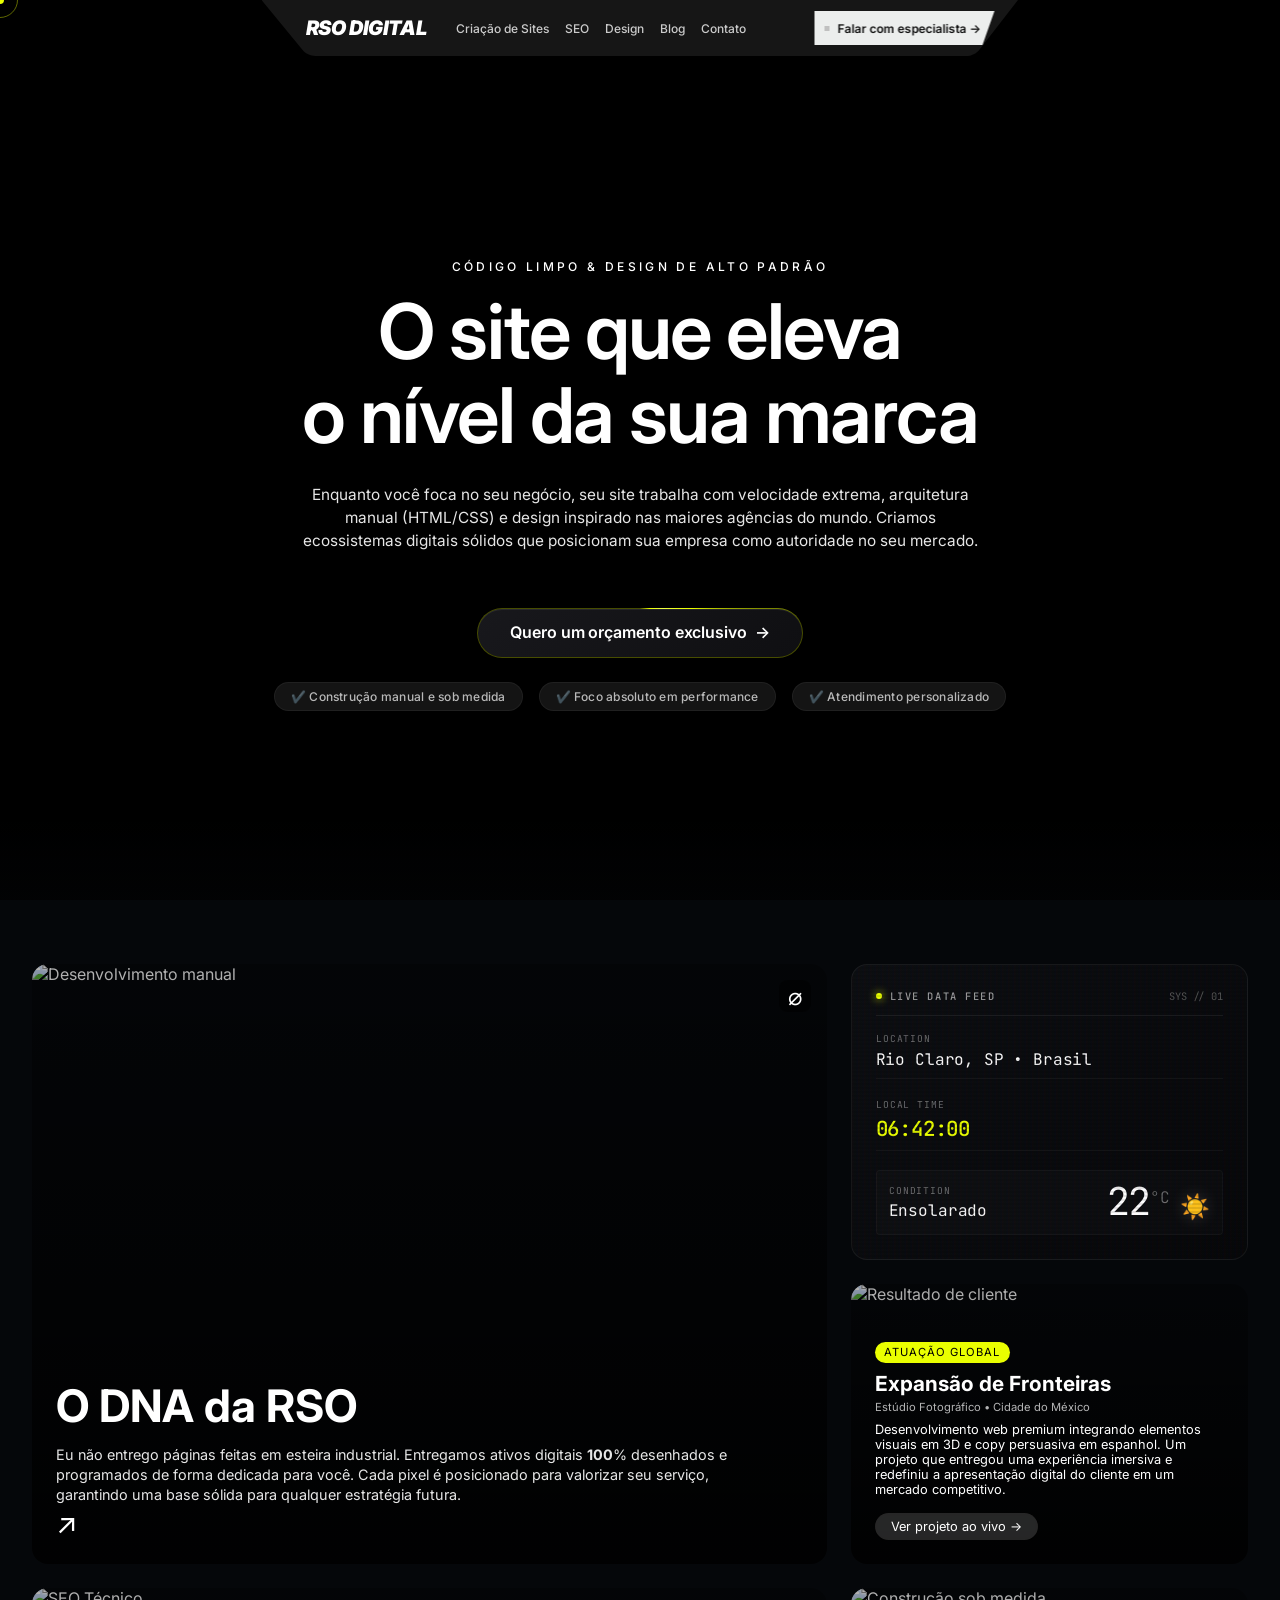
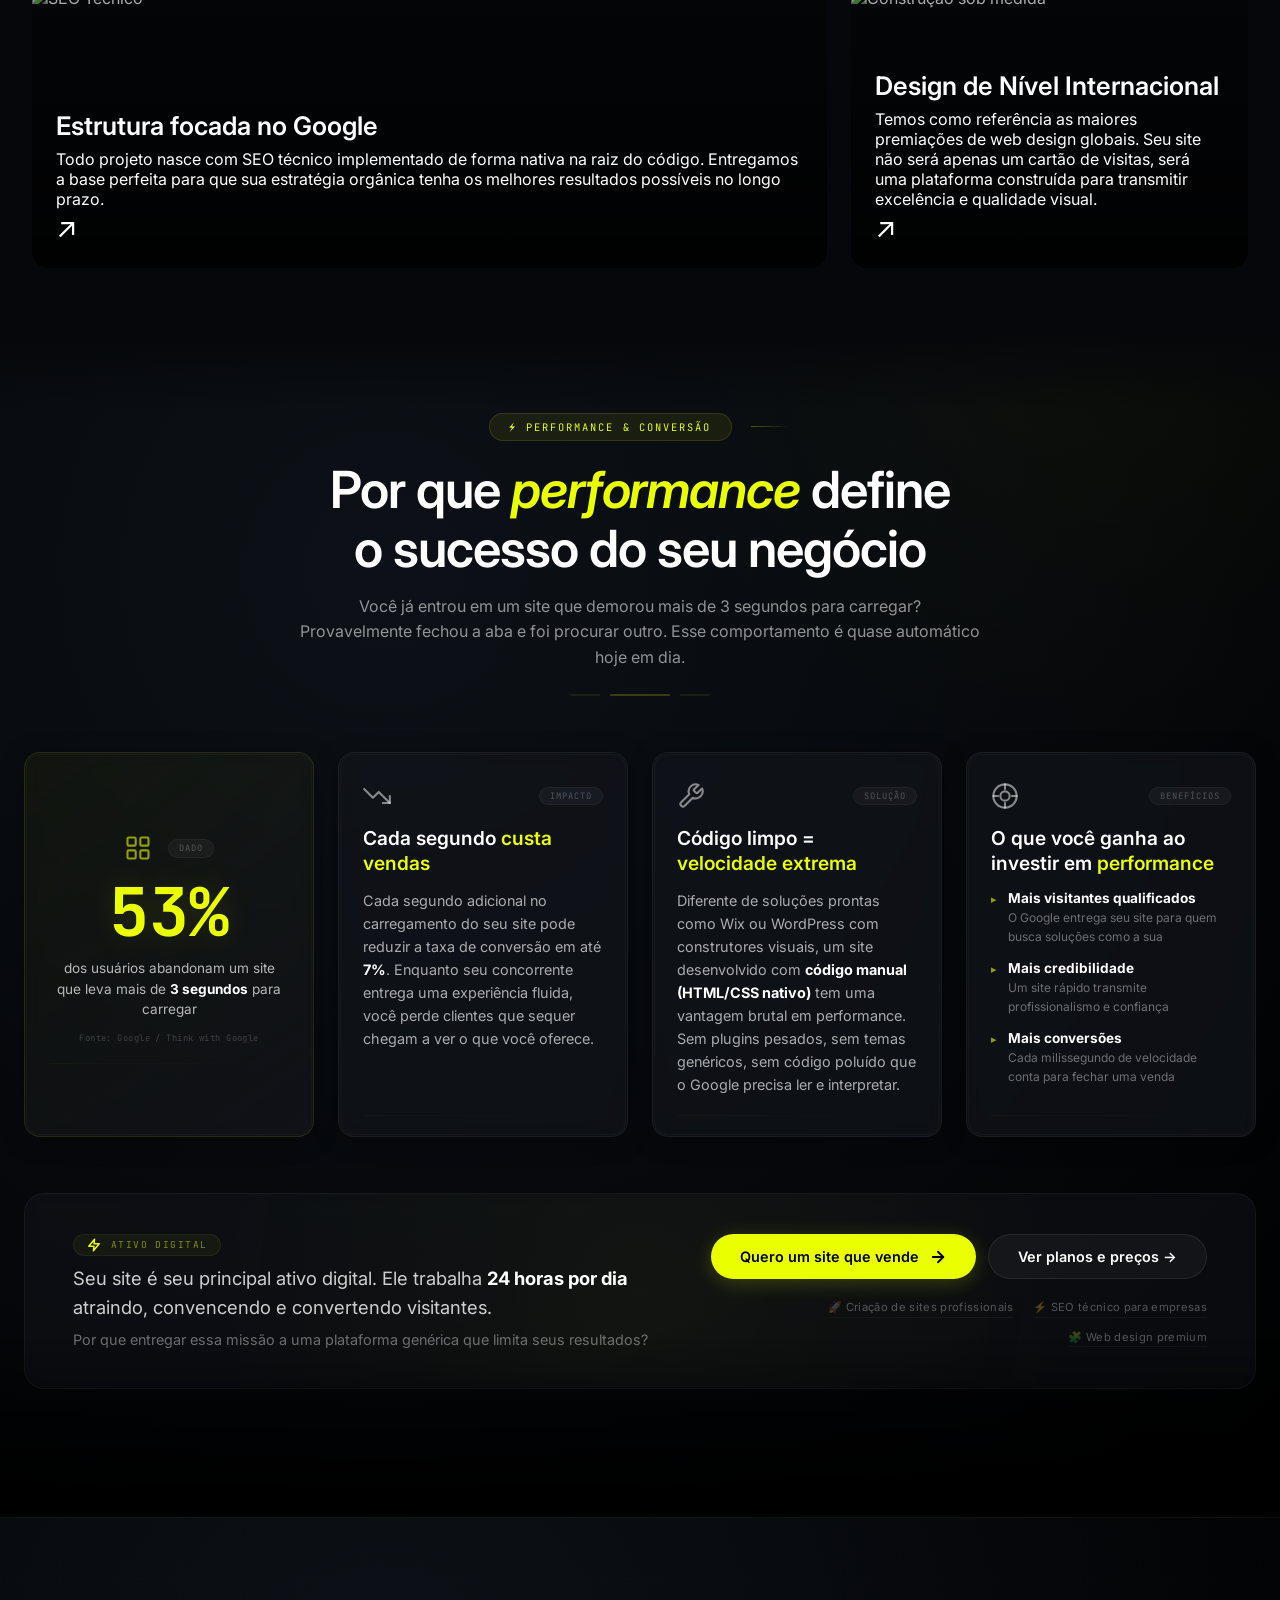
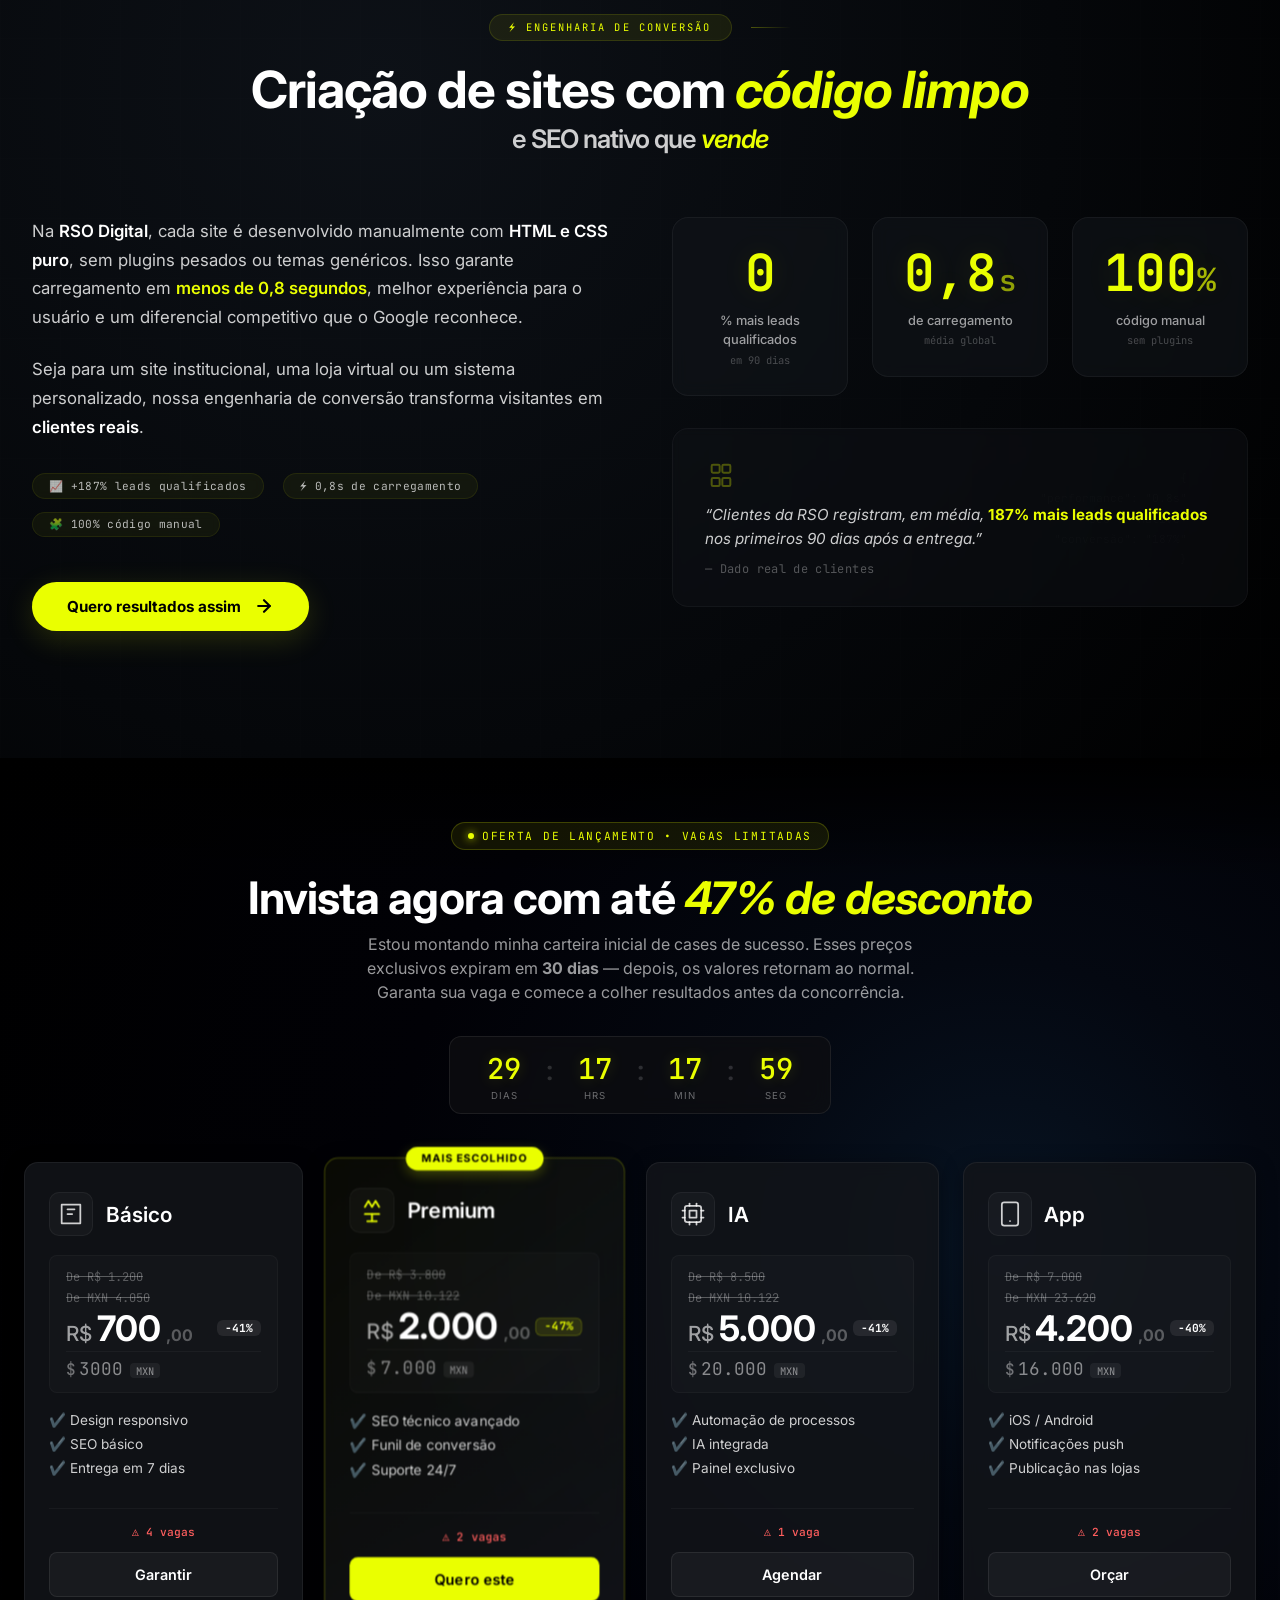
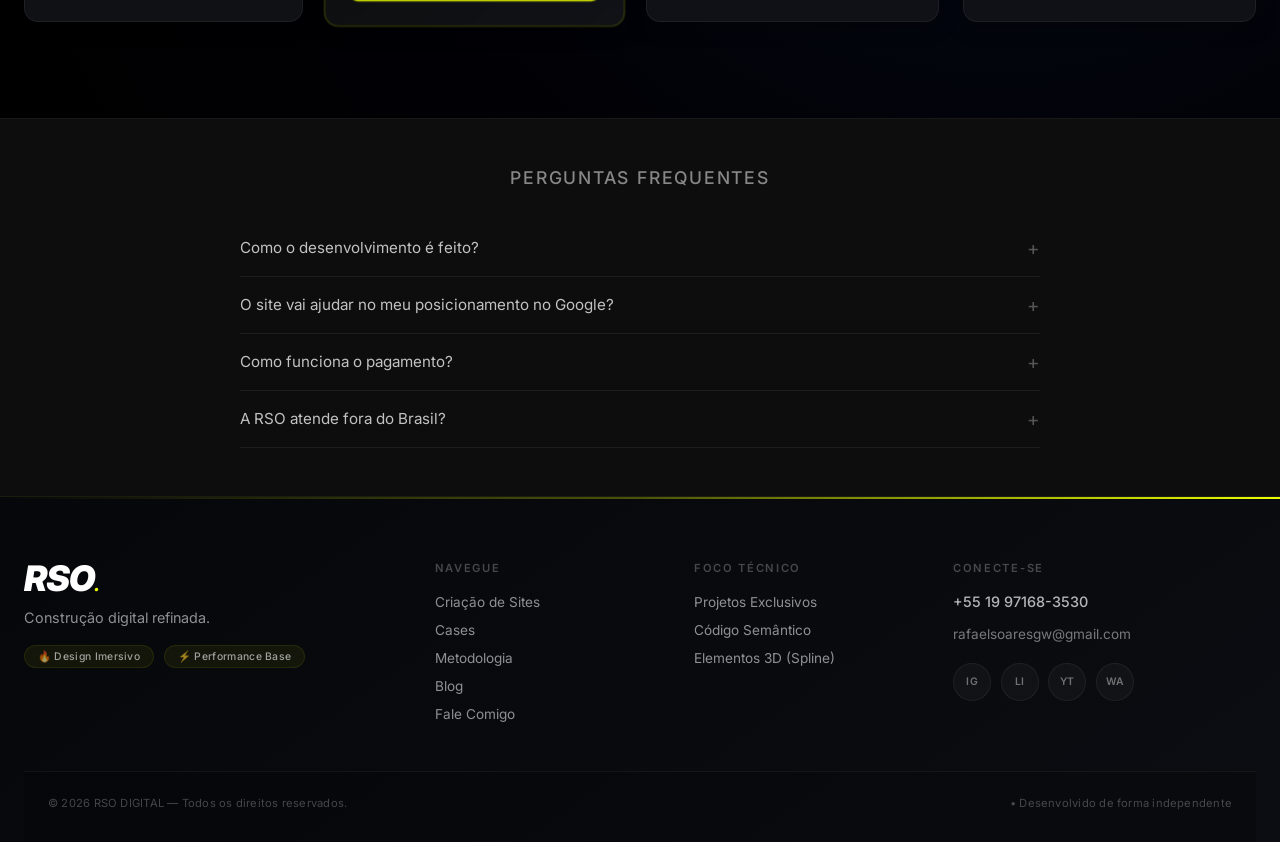
==== commit ff4d11bd: "Add files via upload" ====
--- a/index.html
+++ b/index.html
@@ -8,13 +8,15 @@
          GOOGLE ANALYTICS 4 (INSTALADO MANUALMENTE)
          ID: G-GVPYXNP5EF
          ============================================================ -->
-    <!-- Google tag (gtag.js) -->
     <script async src="https://www.googletagmanager.com/gtag/js?id=G-GVPYXNP5EF"></script>
     <script>
-      window.dataLayer = window.dataLayer || [];
-      function gtag(){dataLayer.push(arguments);}
-      gtag('js', new Date());
-      gtag('config', 'G-GVPYXNP5EF');
+        window.dataLayer = window.dataLayer || [];
+
+        function gtag() {
+            dataLayer.push(arguments);
+        }
+        gtag('js', new Date());
+        gtag('config', 'G-GVPYXNP5EF');
     </script>
     <!-- ============================================================ -->
 
@@ -57,113 +59,106 @@
     <meta name="twitter:image:alt" content="RSO DIGITAL — Agência digital focada em alto padrão">
 
     <script type="application/ld+json">
-    {
-      "@context": "https://schema.org",
-      "@graph": [
         {
-          "@type": "WebSite",
-          "@id": "https://rsomarketing.com/#website",
-          "url": "https://rsomarketing.com/",
-          "name": "RSO DIGITAL",
-          "description": "Desenvolvimento web focado em sites sob medida de alta performance, SEO técnico avançado e design premium.",
-          "inLanguage": ["pt-BR", "es-MX"],
-          "publisher": { "@id": "https://rsomarketing.com/#organization" },
-          "potentialAction": {
-            "@type": "SearchAction",
-            "target": {
-              "@type": "EntryPoint",
-              "urlTemplate": "https://rsomarketing.com/?s={search_term_string}"
-            },
-            "query-input": "required name=search_term_string"
-          }
-        },
-        {
-          "@type": "LocalBusiness",
-          "@id": "https://rsomarketing.com/#organization",
-          "name": "RSO DIGITAL",
-          "alternateName": "RSO Digital — Web Design & Performance",
-          "url": "https://rsomarketing.com/",
-          "logo": {
-            "@type": "ImageObject",
-            "url": "https://rsomarketing.com/assets/logo-rso.png",
-            "width": 300,
-            "height": 100
-          },
-          "image": "https://rsomarketing.com/assets/og-preview.jpg",
-          "description": "Desenvolvedor independente especializado na criação manual de sites com código HTML/CSS limpo, integração de elementos 3D e foco em mercados do Brasil e do México.",
-          "telephone": "+55-19-97168-3530",
-          "email": "rafaelsoaresgw@gmail.com",
-          "address": {
-            "@type": "PostalAddress",
-            "addressLocality": "Rio Claro",
-            "addressRegion": "SP",
-            "addressCountry": "BR"
-          },
-          "geo": {
-            "@type": "GeoCoordinates",
-            "latitude": -22.4149,
-            "longitude": -47.5651
-          },
-          "openingHoursSpecification": {
-            "@type": "OpeningHoursSpecification",
-            "dayOfWeek": ["Monday","Tuesday","Wednesday","Thursday","Friday"],
-            "opens": "09:00",
-            "closes": "18:00"
-          },
-          "contactPoint": [
-            {
-              "@type": "ContactPoint",
-              "telephone": "+55-19-97168-3530",
-              "contactType": "customer service",
-              "contactOption": "TollFree",
-              "availableLanguage": ["Portuguese", "Spanish"],
-              "areaServed": ["BR", "MX"]
-            }
-          ],
-          "sameAs": [
-            "https://wa.me/5519971683530",
-            "https://instagram.com/rsodigital",
-            "https://linkedin.com/company/rsodigital"
-          ],
-          "priceRange": "R$700 – R$8.500",
-          "currenciesAccepted": "BRL, MXN",
-          "paymentAccepted": "Pix, Cartão de crédito, Transferência bancária",
-          "areaServed": ["BR", "MX"]
-        },
-        {
-          "@type": "Service",
-          "@id": "https://rsomarketing.com/#servico-site-basico",
-          "serviceType": "Criação de Site Básico",
-          "name": "Site Profissional Básico",
-          "description": "Criação de site responsivo desenvolvido com código limpo e SEO técnico inicial. Ideal para quem busca uma base sólida e rápida.",
-          "provider": { "@id": "https://rsomarketing.com/#organization" },
-          "areaServed": ["BR", "MX"],
-          "offers": {
-            "@type": "Offer",
-            "price": "700.00",
-            "priceCurrency": "BRL",
-            "availability": "https://schema.org/LimitedAvailability",
-            "url": "https://wa.me/5519971683530?text=Ol%C3%A1%21%20Quero%20garantir%20o%20plano%20B%C3%A1sico."
-          }
-        },
-        {
-          "@type": "Service",
-          "@id": "https://rsomarketing.com/#servico-site-premium",
-          "serviceType": "Criação de Site Premium",
-          "name": "Site Premium com Design Imersivo",
-          "description": "Projeto de nível de agência internacional. Arquitetura manual em HTML/CSS, otimização extrema de performance, e design focado na experiência e conversão do usuário.",
-          "provider": { "@id": "https://rsomarketing.com/#organization" },
-          "areaServed": ["BR", "MX"],
-          "offers": {
-            "@type": "Offer",
-            "price": "2000.00",
-            "priceCurrency": "BRL",
-            "availability": "https://schema.org/LimitedAvailability",
-            "url": "https://wa.me/5519971683530?text=Ol%C3%A1%21%20Quero%20o%20plano%20Premium."
-          }
+            "@context": "https://schema.org",
+            "@graph": [{
+                "@type": "WebSite",
+                "@id": "https://rsomarketing.com/#website",
+                "url": "https://rsomarketing.com/",
+                "name": "RSO DIGITAL",
+                "description": "Desenvolvimento web focado em sites sob medida de alta performance, SEO técnico avançado e design premium.",
+                "inLanguage": ["pt-BR", "es-MX"],
+                "publisher": { "@id": "https://rsomarketing.com/#organization" },
+                "potentialAction": {
+                    "@type": "SearchAction",
+                    "target": {
+                        "@type": "EntryPoint",
+                        "urlTemplate": "https://rsomarketing.com/?s={search_term_string}"
+                    },
+                    "query-input": "required name=search_term_string"
+                }
+            }, {
+                "@type": "LocalBusiness",
+                "@id": "https://rsomarketing.com/#organization",
+                "name": "RSO DIGITAL",
+                "alternateName": "RSO Digital — Web Design & Performance",
+                "url": "https://rsomarketing.com/",
+                "logo": {
+                    "@type": "ImageObject",
+                    "url": "https://rsomarketing.com/assets/logo-rso.png",
+                    "width": 300,
+                    "height": 100
+                },
+                "image": "https://rsomarketing.com/assets/og-preview.jpg",
+                "description": "Desenvolvedor independente especializado na criação manual de sites com código HTML/CSS limpo, integração de elementos 3D e foco em mercados do Brasil e do México.",
+                "telephone": "+55-19-97168-3530",
+                "email": "rafaelsoaresgw@gmail.com",
+                "address": {
+                    "@type": "PostalAddress",
+                    "addressLocality": "Rio Claro",
+                    "addressRegion": "SP",
+                    "addressCountry": "BR"
+                },
+                "geo": {
+                    "@type": "GeoCoordinates",
+                    "latitude": -22.4149,
+                    "longitude": -47.5651
+                },
+                "openingHoursSpecification": {
+                    "@type": "OpeningHoursSpecification",
+                    "dayOfWeek": ["Monday", "Tuesday", "Wednesday", "Thursday", "Friday"],
+                    "opens": "09:00",
+                    "closes": "18:00"
+                },
+                "contactPoint": [{
+                    "@type": "ContactPoint",
+                    "telephone": "+55-19-97168-3530",
+                    "contactType": "customer service",
+                    "contactOption": "TollFree",
+                    "availableLanguage": ["Portuguese", "Spanish"],
+                    "areaServed": ["BR", "MX"]
+                }],
+                "sameAs": [
+                    "https://wa.me/5519971683530",
+                    "https://instagram.com/rsodigital",
+                    "https://linkedin.com/company/rsodigital"
+                ],
+                "priceRange": "R$700 – R$8.500",
+                "currenciesAccepted": "BRL, MXN",
+                "paymentAccepted": "Pix, Cartão de crédito, Transferência bancária",
+                "areaServed": ["BR", "MX"]
+            }, {
+                "@type": "Service",
+                "@id": "https://rsomarketing.com/#servico-site-basico",
+                "serviceType": "Criação de Site Básico",
+                "name": "Site Profissional Básico",
+                "description": "Criação de site responsivo desenvolvido com código limpo e SEO técnico inicial. Ideal para quem busca uma base sólida e rápida.",
+                "provider": { "@id": "https://rsomarketing.com/#organization" },
+                "areaServed": ["BR", "MX"],
+                "offers": {
+                    "@type": "Offer",
+                    "price": "700.00",
+                    "priceCurrency": "BRL",
+                    "availability": "https://schema.org/LimitedAvailability",
+                    "url": "https://wa.me/5519971683530?text=Ol%C3%A1%21%20Quero%20garantir%20o%20plano%20B%C3%A1sico."
+                }
+            }, {
+                "@type": "Service",
+                "@id": "https://rsomarketing.com/#servico-site-premium",
+                "serviceType": "Criação de Site Premium",
+                "name": "Site Premium com Design Imersivo",
+                "description": "Projeto de nível de agência internacional. Arquitetura manual em HTML/CSS, otimização extrema de performance, e design focado na experiência e conversão do usuário.",
+                "provider": { "@id": "https://rsomarketing.com/#organization" },
+                "areaServed": ["BR", "MX"],
+                "offers": {
+                    "@type": "Offer",
+                    "price": "2000.00",
+                    "priceCurrency": "BRL",
+                    "availability": "https://schema.org/LimitedAvailability",
+                    "url": "https://wa.me/5519971683530?text=Ol%C3%A1%21%20Quero%20o%20plano%20Premium."
+                }
+            }]
         }
-      ]
-    }
     </script>
 
     <link rel="preconnect" href="https://raw.githubusercontent.com">
@@ -218,759 +213,860 @@
     <div class="cursor-ring" id="cursorRing"></div>
 
     <header role="banner">
-    <nav class="nav-container" aria-label="Navegação principal">
-        <svg class="nav-shape" viewBox="0 0 757 56" preserveAspectRatio="none" fill="none" xmlns="http://www.w3.org/2000/svg">
-            <path opacity="0.95" d="M0 0H756.5L718.104 49.4287C714.884 53.5746 709.929 56 704.679 56H54.0358C48.9485 56 44.1285 53.7217 40.8994 49.7906L0 0Z" fill="#181818"/>
-        </svg>
-        <div class="nav-content">
-            <input type="checkbox" id="menu-toggle">
-            <label for="menu-toggle" class="menu-btn">
-                <span></span><span></span><span></span>
-            </label>
-            <a href="/" class="logo">RSO DIGITAL</a>
-            <div class="links">
-                <a href="/criacao-de-sites.html">Criação de Sites</a>
-                <a href="/seo-para-empresas.html">SEO</a>
-                <a href="/design-premium.html">Design</a>
-                <a href="/blog/velocidade-site-vende-mais.html">Blog</a>
-                <a href="/contato.html">Contato</a>
-            </div>
-            <a href="https://wa.me/5519971683530?text=Ol%C3%A1%21%20Vim%20pelo%20site%20RSO%20Digital%20e%20quero%20falar%20sobre%20meu%20projeto." target="_blank" rel="noopener noreferrer" class="contact" onclick="gtag('event', 'whatsapp_click');">Falar com especialista →</a>
+        <nav class="nav-container" aria-label="Navegação principal">
+            <svg class="nav-shape" viewBox="0 0 757 56" preserveAspectRatio="none" fill="none" xmlns="http://www.w3.org/2000/svg">
+                <path opacity="0.95" d="M0 0H756.5L718.104 49.4287C714.884 53.5746 709.929 56 704.679 56H54.0358C48.9485 56 44.1285 53.7217 40.8994 49.7906L0 0Z" fill="#181818" />
+            </svg>
+            <div class="nav-content">
+                <input type="checkbox" id="menu-toggle">
+                <label for="menu-toggle" class="menu-btn">
+                    <span></span><span></span><span></span>
+                </label>
+                <a href="/" class="logo">RSO DIGITAL</a>
+                <div class="links">
+                    <a href="/criacao-de-sites.html">Criação de Sites</a>
+                    <a href="/seo-para-empresas.html">SEO</a>
+                    <a href="/design-premium.html">Design</a>
+                    <a href="/blog/velocidade-site-vende-mais.html">Blog</a>
+                    <a href="/contato.html">Contato</a>
+                </div>
+                <a href="https://wa.me/5519971683530?text=Ol%C3%A1%21%20Vim%20pelo%20site%20RSO%20Digital%20e%20quero%20falar%20sobre%20meu%20projeto." target="_blank" rel="noopener noreferrer" class="contact" onclick="gtag('event', 'whatsapp_click');">Falar com especialista →</a>
+            </div>
+        </nav>
+    </header>
+
+    <main id="conteudo-principal" role="main">
+        <section class="hero" aria-label="Seção principal — Engenharia de Conversão RSO Digital">
+            <video class="hero-video" autoplay muted loop playsinline preload="metadata" poster="assets/hero-poster.jpg" aria-hidden="true">
+                <source src="assets/09162a18-0c22dd3e.mp4" type="video/mp4">
+            </video>
+            <div class="hero-center">
+                <div class="reference-hero">
+                    <div class="club-kicker">CÓDIGO LIMPO & DESIGN DE ALTO PADRÃO</div>
+                    <h1 class="hero-title">O site que eleva<br>o nível da sua marca</h1>
+                    <p class="hero-copy" id="heroCopy">Enquanto você foca no seu negócio, seu site trabalha com velocidade extrema, arquitetura manual (HTML/CSS) e design inspirado nas maiores agências do mundo. Criamos ecossistemas digitais sólidos que posicionam sua empresa como autoridade no seu mercado.</p>
+                    <a href="https://wa.me/5519971683530?text=Ol%C3%A1%21%20Quero%20uma%20proposta%20para%20meu%20site.%20Vim%20pelo%20site%20RSO%20Digital." target="_blank" rel="noopener noreferrer" class="shiny-cta shiny-cta-link" aria-label="Solicitar proposta de criação de site pelo WhatsApp" onclick="gtag('event', 'whatsapp_click');">
+                        <span>Quero um orçamento exclusivo</span>
+                    </a>
+                    <div style="display: flex; gap: 1rem; justify-content: center; margin-top: 1rem; font-size: 0.7rem; color: rgba(255,255,255,0.5);">
+                        <span>✔️ Construção manual e sob medida</span>
+                        <span>✔️ Foco absoluto em performance</span>
+                        <span>✔️ Atendimento personalizado</span>
+                    </div>
+                </div>
+            </div>
+        </section>
+
+        <!-- ========================================== -->
+        <!-- SEÇÃO: DASHBOARD RSO (sem carrossel 3D)      -->
+        <!-- ========================================== -->
+        <section class="rso-dashboard" aria-label="Dashboard de metodologia e projetos — RSO Digital">
+            <div class="dashboard-grid">
+                <div class="dashboard-block about-block" id="engenharia">
+                    <div class="card-dashboard">
+                        <div class="card-bg">
+                            <img src="https://images.unsplash.com/photo-1551288049-bebda4e38f71?w=800&h=500&fit=crop" alt="Desenvolvimento manual" loading="lazy" decoding="async">
+                            <div class="overlay-gradient"></div>
+                        </div>
+                        <div class="card-content">
+                            <div class="card-icon">⌀</div>
+                            <h2>O DNA da RSO</h2>
+                            <p>Eu não entrego páginas feitas em esteira industrial. Entregamos ativos digitais <strong class="count-number" data-target="100">0</strong>% desenhados e programados de forma dedicada para você. Cada pixel é posicionado para valorizar seu serviço, garantindo uma base sólida para qualquer estratégia futura.</p>
+                            <a href="https://wa.me/5519971683530?text=Ol%C3%A1%21%20Vim%20pelo%20site%20RSO%20Digital%20e%20gostei%20da%20sua%20metodologia." target="_blank" rel="noopener noreferrer" class="arrow-link" onclick="gtag('event', 'whatsapp_click');">↗</a>
+                        </div>
+                    </div>
+                </div>
+
+                <div class="dashboard-block social-weather-vanguard">
+                    <div class="vanguard-header">
+                        <div class="live-status">
+                            <span class="pulse-dot"></span>
+                            <span class="status-text">LIVE DATA FEED</span>
+                        </div>
+                        <div class="vanguard-index">SYS // 01</div>
+                    </div>
+
+                    <div class="vanguard-body">
+                        <div class="vanguard-row">
+                            <span class="row-label">LOCATION</span>
+                            <span class="row-value" id="locationDisplay">CARREGANDO...</span>
+                        </div>
+                        <div class="vanguard-row">
+                            <span class="row-label">LOCAL TIME</span>
+                            <span class="row-value numeric" id="datetimeDisplay">--:--:--</span>
+                        </div>
+                        <div class="vanguard-weather-grid">
+                            <div class="weather-meta">
+                                <span class="row-label">CONDITION</span>
+                                <span class="row-value" id="weatherCondition">SINCRONIZANDO</span>
+                            </div>
+                            <div class="weather-display">
+                                <span class="vanguard-temp" id="tempValue">--</span>
+                                <span class="vanguard-unit">°C</span>
+                                <span class="vanguard-icon-anim" id="weatherIcon">🌎</span>
+                            </div>
+                        </div>
+                    </div>
+                </div>
+
+                <div class="dashboard-block event-block" id="cases">
+                    <div class="card-dashboard">
+                        <div class="card-bg">
+                            <img src="https://images.unsplash.com/photo-1557804506-669a67965ba0?w=600&h=400&fit=crop" alt="Resultado de cliente" loading="lazy" decoding="async">
+                            <div class="overlay-gradient"></div>
+                        </div>
+                        <div class="card-content event-content">
+                            <div class="event-header">
+                                <span class="event-tag">Atuação Global</span>
+                            </div>
+                            <h3>Expansão de Fronteiras</h3>
+                            <p class="event-date">Estúdio Fotográfico • Cidade do México</p>
+                            <p class="event-desc">Desenvolvimento web premium integrando elementos visuais em 3D e copy persuasiva em espanhol. Um projeto que entregou uma experiência imersiva e redefiniu a apresentação digital do cliente em um mercado competitivo.</p>
+                            <a href="https://fotoarcee.com.mx" target="_blank" rel="noopener noreferrer" class="btn-event">Ver projeto ao vivo →</a>
+                        </div>
+                    </div>
+                </div>
+                <div class="dashboard-block service-block">
+                    <div class="card-dashboard">
+                        <div class="card-bg">
+                            <img src="https://images.unsplash.com/photo-1460925895917-afdab827c52f?w=600&h=400&fit=crop" alt="SEO Técnico" loading="lazy" decoding="async">
+                            <div class="overlay-gradient"></div>
+                        </div>
+                        <div class="card-content service-content">
+                            <h3>Estrutura focada no Google</h3>
+                            <p class="service-description">Todo projeto nasce com SEO técnico implementado de forma nativa na raiz do código. Entregamos a base perfeita para que sua estratégia orgânica tenha os melhores resultados possíveis no longo prazo.</p>
+                            <a href="https://wa.me/5519971683530?text=Ol%C3%A1%21%20Quero%20saber%20mais%20sobre%20as%20otimiza%C3%A7%C3%B5es%20no%20c%C3%B3digo.%20Vim%20pelo%20site%20RSO%20Digital." target="_blank" rel="noopener noreferrer" class="arrow-link" onclick="gtag('event', 'whatsapp_click');">↗</a>
+                        </div>
+                    </div>
+                </div>
+                <div class="dashboard-block service-block">
+                    <div class="card-dashboard">
+                        <div class="card-bg">
+                            <img src="https://images.unsplash.com/photo-1555066931-4365d14bab8c?w=600&h=400&fit=crop" alt="Construção sob medida" loading="lazy" decoding="async">
+                            <div class="overlay-gradient"></div>
+                        </div>
+                        <div class="card-content service-content">
+                            <h3>Design de Nível Internacional</h3>
+                            <p class="service-description">Temos como referência as maiores premiações de web design globais. Seu site não será apenas um cartão de visitas, será uma plataforma construída para transmitir excelência e qualidade visual.</p>
+                            <a href="https://wa.me/5519971683530?text=Ol%C3%A1%21%20Quero%20saber%20mais%20sobre%20o%20design%20premium.%20Vim%20pelo%20site%20RSO%20Digital." target="_blank" rel="noopener noreferrer" class="arrow-link" onclick="gtag('event', 'whatsapp_click');">↗</a>
+                        </div>
+                    </div>
+                </div>
+            </div>
+        </section>
+
+        <!-- ========================================== -->
+        <!-- SEÇÃO: PERFORMANCE & CONVERSÃO (PREMIUM)   -->
+        <!-- ========================================== -->
+        <section class="performance-section" id="performance" aria-label="Por que performance define o sucesso do seu negócio — RSO Digital">
+            <div class="performance-container">
+
+                <!-- CABEÇALHO COM LINHA DUPLA -->
+                <div class="perf-header">
+                    <div class="perf-header-top">
+                        <span class="perf-badge">⚡ PERFORMANCE & CONVERSÃO</span>
+                        <span class="perf-badge-line"></span>
+                    </div>
+                    <h2 class="perf-title">
+                        Por que <span class="highlight">performance</span> define<br class="hide-mobile"> o sucesso do seu negócio
+                    </h2>
+                    <p class="perf-subtitle">
+                        Você já entrou em um site que demorou mais de 3 segundos para carregar?<br>
+                        Provavelmente fechou a aba e foi procurar outro. Esse comportamento é quase automático hoje em dia.
+                    </p>
+                    <div class="perf-divider">
+                        <span></span><span></span><span></span>
+                    </div>
+                </div>
+
+                <!-- GRID DE CARDS -->
+                <div class="performance-grid">
+
+                    <!-- CARD 1: ESTATÍSTICA -->
+                    <div class="perf-card stat-card">
+                        <div class="perf-card-glow"></div>
+                        <div class="perf-card-border"></div>
+                        <div class="perf-card-header">
+                            <svg class="perf-icon-svg" width="28" height="28" viewBox="0 0 24 24" fill="none" stroke="currentColor" stroke-width="1.8" stroke-linecap="round" stroke-linejoin="round">
+                                <rect x="3" y="3" width="7" height="7" rx="1" />
+                                <rect x="14" y="3" width="7" height="7" rx="1" />
+                                <rect x="3" y="14" width="7" height="7" rx="1" />
+                                <rect x="14" y="14" width="7" height="7" rx="1" />
+                            </svg>
+                            <span class="perf-card-tag">DADO</span>
+                        </div>
+                        <div class="stat-number">53%</div>
+                        <p class="stat-label">dos usuários abandonam um site<br>que leva mais de <strong>3 segundos</strong> para carregar</p>
+                        <div class="stat-source">Fonte: Google / Think with Google</div>
+                        <div class="perf-card-footer-line"></div>
+                    </div>
+
+                    <!-- CARD 2: IMPACTO NA CONVERSÃO -->
+                    <div class="perf-card impact-card">
+                        <div class="perf-card-glow"></div>
+                        <div class="perf-card-border"></div>
+                        <div class="perf-card-header">
+                            <svg class="perf-icon-svg" width="28" height="28" viewBox="0 0 24 24" fill="none" stroke="currentColor" stroke-width="1.8" stroke-linecap="round" stroke-linejoin="round">
+                                <polyline points="23 18 13.5 8.5 8.5 13.5 1 6" />
+                                <polyline points="17 18 23 18 23 12" />
+                            </svg>
+                            <span class="perf-card-tag">IMPACTO</span>
+                        </div>
+                        <h3 class="perf-card-title">Cada segundo <span class="highlight">custa vendas</span></h3>
+                        <p class="perf-card-desc">
+                            Cada segundo adicional no carregamento do seu site pode reduzir a taxa de conversão em até <strong>7%</strong>.
+                            Enquanto seu concorrente entrega uma experiência fluida, você perde clientes que sequer chegam a ver o que você oferece.
+                        </p>
+                        <div class="perf-card-footer-line"></div>
+                    </div>
+
+                    <!-- CARD 3: SOLUÇÃO (CÓDIGO LIMPO) -->
+                    <div class="perf-card solution-card">
+                        <div class="perf-card-glow"></div>
+                        <div class="perf-card-border"></div>
+                        <div class="perf-card-header">
+                            <svg class="perf-icon-svg" width="28" height="28" viewBox="0 0 24 24" fill="none" stroke="currentColor" stroke-width="1.8" stroke-linecap="round" stroke-linejoin="round">
+                                <path d="M14.7 6.3a1 1 0 0 0 0 1.4l1.6 1.6a1 1 0 0 0 1.4 0l3.77-3.77a6 6 0 0 1-7.94 7.94l-6.91 6.91a2.12 2.12 0 0 1-3-3l6.91-6.91a6 6 0 0 1 7.94-7.94l-3.76 3.76z" />
+                            </svg>
+                            <span class="perf-card-tag">SOLUÇÃO</span>
+                        </div>
+                        <h3 class="perf-card-title">Código limpo = <span class="highlight">velocidade extrema</span></h3>
+                        <p class="perf-card-desc">
+                            Diferente de soluções prontas como Wix ou WordPress com construtores visuais, um site desenvolvido com
+                            <strong>código manual (HTML/CSS nativo)</strong> tem uma vantagem brutal em performance.
+                            Sem plugins pesados, sem temas genéricos, sem código poluído que o Google precisa ler e interpretar.
+                        </p>
+                        <div class="perf-card-footer-line"></div>
+                    </div>
+
+                    <!-- CARD 4: BENEFÍCIOS DIRETOS -->
+                    <div class="perf-card benefits-card">
+                        <div class="perf-card-glow"></div>
+                        <div class="perf-card-border"></div>
+                        <div class="perf-card-header">
+                            <svg class="perf-icon-svg" width="28" height="28" viewBox="0 0 24 24" fill="none" stroke="currentColor" stroke-width="1.8" stroke-linecap="round" stroke-linejoin="round">
+                                <circle cx="12" cy="12" r="10" />
+                                <circle cx="12" cy="12" r="4" />
+                                <line x1="12" y1="2" x2="12" y2="6" />
+                                <line x1="12" y1="18" x2="12" y2="22" />
+                                <line x1="2" y1="12" x2="6" y2="12" />
+                                <line x1="18" y1="12" x2="22" y2="12" />
+                            </svg>
+                            <span class="perf-card-tag">BENEFÍCIOS</span>
+                        </div>
+                        <h3 class="perf-card-title">O que você ganha ao investir em <span class="highlight">performance</span></h3>
+                        <ul class="perf-benefits">
+                            <li>
+                                <span class="benefit-icon">▸</span>
+                                <div><strong>Mais visitantes qualificados</strong><br><span class="benefit-desc">O Google entrega seu site para quem busca soluções como a sua</span></div>
+                            </li>
+                            <li>
+                                <span class="benefit-icon">▸</span>
+                                <div><strong>Mais credibilidade</strong><br><span class="benefit-desc">Um site rápido transmite profissionalismo e confiança</span></div>
+                            </li>
+                            <li>
+                                <span class="benefit-icon">▸</span>
+                                <div><strong>Mais conversões</strong><br><span class="benefit-desc">Cada milissegundo de velocidade conta para fechar uma venda</span></div>
+                            </li>
+                        </ul>
+                        <div class="perf-card-footer-line"></div>
+                    </div>
+
+                </div>
+
+                <!-- CALLOUT FINAL COM ORGANIZAÇÃO EM BLOCOS -->
+                <div class="performance-callout">
+                    <div class="callout-grid">
+                        <div class="callout-left">
+                            <span class="callout-badge">
+                                <svg class="callout-icon-svg" width="14" height="14" viewBox="0 0 24 24" fill="none" stroke="currentColor" stroke-width="2.5" stroke-linecap="round" stroke-linejoin="round">
+                                    <polygon points="13 2 3 14 12 14 11 22 21 10 12 10 13 2" />
+                                </svg>
+                                ATIVO DIGITAL
+                            </span>
+                            <p class="callout-text">
+                                Seu site é seu principal ativo digital. Ele trabalha <strong>24 horas por dia</strong> atraindo, convencendo e convertendo visitantes.
+                            </p>
+                            <p class="callout-text-small">
+                                Por que entregar essa missão a uma plataforma genérica que limita seus resultados?
+                            </p>
+                        </div>
+                        <div class="callout-right">
+                            <div class="callout-cta-group">
+                                <a href="https://wa.me/5519971683530?text=Ol%C3%A1!%20Quero%20um%20site%20com%20performance%20extrema.%20Vim%20pelo%20site%20RSO%20Digital." target="_blank" rel="noopener noreferrer" class="callout-btn primary" onclick="gtag('event', 'whatsapp_click');">
+                                    <span>Quero um site que vende</span>
+                                    <svg width="18" height="18" viewBox="0 0 24 24" fill="none" stroke="currentColor" stroke-width="2.5" stroke-linecap="round" stroke-linejoin="round">
+                                        <path d="M5 12h14" />
+                                        <path d="M12 5l7 7-7 7" />
+                                    </svg>
+                                </a>
+                                <a href="#solucoes" class="callout-btn secondary">
+                                    Ver planos e preços →
+                                </a>
+                            </div>
+                            <div class="callout-tags">
+                                <span>🚀 Criação de sites profissionais</span>
+                                <span>⚡ SEO técnico para empresas</span>
+                                <span>🧩 Web design premium</span>
+                            </div>
+                        </div>
+                    </div>
+                </div>
+
+            </div>
+        </section>
+
+        <!-- ========================================== -->
+        <!-- SEÇÃO: CÓDIGO LIMPO & SEO NATIVO (PREMIUM) -->
+        <!-- ========================================== -->
+        <section class="seo-premium" id="seo">
+            <div class="seo-premium-container">
+
+                <!-- Cabeçalho -->
+                <div class="seo-premium-header">
+                    <div class="seo-premium-tag-wrapper">
+                        <span class="seo-premium-tag">⚡ ENGENHARIA DE CONVERSÃO</span>
+                        <span class="seo-premium-line"></span>
+                    </div>
+                    <h2 class="seo-premium-title">
+                        Criação de sites com <span class="highlight">código limpo</span><br>
+                        <span class="seo-premium-subtitle">e SEO nativo que <span class="highlight">vende</span></span>
+                    </h2>
+                </div>
+
+                <!-- Grade principal -->
+                <div class="seo-premium-grid">
+
+                    <!-- Coluna esquerda: descrição -->
+                    <div class="seo-premium-text">
+                        <p>
+                            Na <strong>RSO Digital</strong>, cada site é desenvolvido manualmente com
+                            <strong>HTML e CSS puro</strong>, sem plugins pesados ou temas genéricos.
+                            Isso garante carregamento em <strong class="highlight">menos de 0,8 segundos</strong>,
+                            melhor experiência para o usuário e um diferencial competitivo que o Google reconhece.
+                        </p>
+                        <p>
+                            Seja para um site institucional, uma loja virtual ou um sistema personalizado,
+                            nossa engenharia de conversão transforma visitantes em <strong>clientes reais</strong>.
+                        </p>
+                        <div class="seo-premium-results">
+                            <span class="result-badge">📈 +187% leads qualificados</span>
+                            <span class="result-badge">⚡ 0,8s de carregamento</span>
+                            <span class="result-badge">🧩 100% código manual</span>
+                        </div>
+                        <a href="https://wa.me/5519971683530?text=Ol%C3%A1!%20Quero%20um%20site%20com%20c%C3%B3digo%20limpo%20e%20SEO%20nativo." target="_blank" rel="noopener noreferrer" class="seo-premium-btn" onclick="gtag('event', 'whatsapp_click');">
+                            <span>Quero resultados assim</span>
+                            <svg viewBox="0 0 24 24" fill="none" stroke="currentColor" stroke-width="2.5" stroke-linecap="round" stroke-linejoin="round">
+                                <path d="M5 12h14" />
+                                <path d="M12 5l7 7-7 7" />
+                            </svg>
+                        </a>
+                    </div>
+
+                    <!-- Coluna direita: números em destaque + depoimento -->
+                    <div class="seo-premium-stats">
+                        <div class="stat-block">
+                            <div class="stat-number" data-count="187">0</div>
+                            <span class="stat-label">% mais leads qualificados</span>
+                            <span class="stat-period">em 90 dias</span>
+                        </div>
+                        <div class="stat-block">
+                            <div class="stat-number">0,8<span class="stat-decimal">s</span></div>
+                            <span class="stat-label">de carregamento</span>
+                            <span class="stat-period">média global</span>
+                        </div>
+                        <div class="stat-block">
+                            <div class="stat-number">100<span class="stat-percent">%</span></div>
+                            <span class="stat-label">código manual</span>
+                            <span class="stat-period">sem plugins</span>
+                        </div>
+
+                        <div class="seo-premium-testimonial">
+                            <svg width="32" height="32" viewBox="0 0 24 24" fill="none" stroke="currentColor" stroke-width="1.5" stroke-linecap="round" stroke-linejoin="round">
+                                <path d="M10 11h-4a1 1 0 0 1-1-1v-4a1 1 0 0 1 1-1h4a1 1 0 0 1 1 1v4a1 1 0 0 1-1 1z" />
+                                <path d="M18 11h-4a1 1 0 0 1-1-1v-4a1 1 0 0 1 1-1h4a1 1 0 0 1 1 1v4a1 1 0 0 1-1 1z" />
+                                <path d="M10 21h-4a1 1 0 0 1-1-1v-4a1 1 0 0 1 1-1h4a1 1 0 0 1 1 1v4a1 1 0 0 1-1 1z" />
+                                <path d="M18 21h-4a1 1 0 0 1-1-1v-4a1 1 0 0 1 1-1h4a1 1 0 0 1 1 1v4a1 1 0 0 1-1 1z" />
+                            </svg>
+                            <blockquote>
+                                “Clientes da RSO registram, em média, <strong>187% mais leads qualificados</strong>
+                                nos primeiros 90 dias após a entrega.”
+                            </blockquote>
+                            <cite>— Dado real de clientes</cite>
+                        </div>
+                    </div>
+                </div>
+
+                <!-- Decoração de fundo: linhas de código -->
+                <div class="seo-premium-bg-decor">
+                    <span class="code-line">{</span>
+                    <span class="code-line">  "performance": "0.8s"</span>
+                    <span class="code-line">  "seo": "nativo"</span>
+                    <span class="code-line">  "conversão": "187%"</span>
+                    <span class="code-line">}</span>
+                </div>
+
+            </div>
+        </section>
+
+        <!-- ==================== SEÇÃO "SOLUÇÕES" (PROMO) ==================== -->
+        <section class="services-promo" id="solucoes" aria-label="Soluções e planos — Preços de criação de sites e serviços digitais">
+            <div class="promo-container">
+                <div class="promo-header">
+                    <div class="promo-badge">
+                        <span class="pulse-dot"></span> OFERTA DE LANÇAMENTO • VAGAS LIMITADAS
+                    </div>
+                    <h2 class="promo-title">Invista agora com até <span class="highlight">47% de desconto</span></h2>
+                    <p class="promo-subtitle">Estou montando minha carteira inicial de cases de sucesso. Esses preços exclusivos expiram em <strong>30 dias</strong> — depois, os valores retornam ao normal. Garanta sua vaga e comece a colher resultados antes da concorrência.</p>
+                    <div class="countdown-wrapper">
+                        <div class="time-block">
+                            <span class="time-value" id="days">30</span>
+                            <span class="time-label">DIAS</span>
+                        </div>
+                        <span class="time-separator">:</span>
+                        <div class="time-block">
+                            <span class="time-value" id="hours">00</span>
+                            <span class="time-label">HRS</span>
+                        </div>
+                        <span class="time-separator">:</span>
+                        <div class="time-block">
+                            <span class="time-value" id="minutes">00</span>
+                            <span class="time-label">MIN</span>
+                        </div>
+                        <span class="time-separator">:</span>
+                        <div class="time-block">
+                            <span class="time-value" id="seconds">00</span>
+                            <span class="time-label">SEG</span>
+                        </div>
+                    </div>
+                </div>
+
+                <div class="promo-grid">
+                    <!-- Plano Básico -->
+                    <div class="promo-card">
+                        <div class="card-glow"></div>
+                        <div class="card-top">
+                            <div class="service-icon">
+                                <svg width="28" height="28" viewBox="0 0 24 24" fill="none" stroke="currentColor" stroke-width="1.5" stroke-linecap="round" stroke-linejoin="round">
+                                    <path d="M4 4h16v16H4z" />
+                                    <path d="M9 8h6" />
+                                    <path d="M9 12h4" />
+                                </svg>
+                            </div>
+                            <h3 class="service-name">Básico</h3>
+                        </div>
+                        <div class="pricing-area">
+                            <span class="old-price">De R$ 1.200</span>
+                            <span class="old-price">De MXN 4.050</span>
+                            <div class="price-row main-currency">
+                                <span class="currency">R$</span>700<span class="cents">,00</span>
+                                <span class="discount-badge">−41%</span>
+                            </div>
+                            <div class="price-row second-currency">
+                                <span class="currency">$</span>3000 <span class="currency-tag">MXN</span>
+                            </div>
+                        </div>
+                        <ul class="benefits-list">
+                            <li>✔️ Design responsivo</li>
+                            <li>✔️ SEO básico</li>
+                            <li>✔️ Entrega em 7 dias</li>
+                        </ul>
+                        <div class="card-footer">
+                            <span class="scarcity-text">⚠️ 4 vagas</span>
+                            <a href="https://wa.me/5519971683530?text=Ol%C3%A1%21%20Quero%20garantir%20o%20plano%20B%C3%A1sico.%20Vim%20pelo%20site%20RSO%20Digital." target="_blank" rel="noopener noreferrer" class="promo-cta" onclick="gtag('event', 'whatsapp_click');">Garantir</a>
+                        </div>
+                    </div>
+
+                    <!-- Plano Premium -->
+                    <div class="promo-card popular">
+                        <div class="popular-tag">MAIS ESCOLHIDO</div>
+                        <div class="card-glow"></div>
+                        <div class="card-top">
+                            <div class="service-icon">
+                                <svg width="28" height="28" viewBox="0 0 24 24" fill="none" stroke="currentColor" stroke-width="1.5" stroke-linecap="round" stroke-linejoin="round">
+                                    <path d="M6 9l3-5 3 5 3-5 3 5" />
+                                    <path d="M6 15h12" />
+                                    <path d="M12 15v6" />
+                                    <path d="M8 21h8" />
+                                </svg>
+                            </div>
+                            <h3 class="service-name">Premium</h3>
+                        </div>
+                        <div class="pricing-area">
+                            <span class="old-price">De R$ 3.800</span>
+                            <span class="old-price">De MXN 10.122</span>
+                            <div class="price-row main-currency">
+                                <span class="currency">R$</span>2.000<span class="cents">,00</span>
+                                <span class="discount-badge highlight-badge">−47%</span>
+                            </div>
+                            <div class="price-row second-currency">
+                                <span class="currency">$</span>7.000 <span class="currency-tag">MXN</span>
+                            </div>
+                        </div>
+                        <ul class="benefits-list">
+                            <li>✔️ SEO técnico avançado</li>
+                            <li>✔️ Funil de conversão</li>
+                            <li>✔️ Suporte 24/7</li>
+                        </ul>
+                        <div class="card-footer">
+                            <span class="scarcity-text">⚠️ 2 vagas</span>
+                            <a href="https://wa.me/5519971683530?text=Ol%C3%A1%21%20Quero%20o%20plano%20Premium.%20Vim%20pelo%20site%20RSO%20Digital." target="_blank" rel="noopener noreferrer" class="promo-cta primary" onclick="gtag('event', 'whatsapp_click');">Quero este</a>
+                        </div>
+                    </div>
+
+                    <!-- Plano IA -->
+                    <div class="promo-card">
+                        <div class="card-glow"></div>
+                        <div class="card-top">
+                            <div class="service-icon">
+                                <svg width="28" height="28" viewBox="0 0 24 24" fill="none" stroke="currentColor" stroke-width="1.5" stroke-linecap="round" stroke-linejoin="round">
+                                    <rect x="5" y="5" width="14" height="14" rx="2" />
+                                    <path d="M9 9h6v6H9z" />
+                                    <path d="M9 3v2" />
+                                    <path d="M15 3v2" />
+                                    <path d="M9 19v2" />
+                                    <path d="M15 19v2" />
+                                    <path d="M3 9h2" />
+                                    <path d="M3 15h2" />
+                                    <path d="M19 9h2" />
+                                    <path d="M19 15h2" />
+                                </svg>
+                            </div>
+                            <h3 class="service-name">IA</h3>
+                        </div>
+                        <div class="pricing-area">
+                            <span class="old-price">De R$ 8.500</span>
+                            <span class="old-price">De MXN 10.122</span>
+                            <div class="price-row main-currency">
+                                <span class="currency">R$</span>5.000<span class="cents">,00</span>
+                                <span class="discount-badge">−41%</span>
+                            </div>
+                            <div class="price-row second-currency">
+                                <span class="currency">$</span>20.000 <span class="currency-tag">MXN</span>
+                            </div>
+                        </div>
+                        <ul class="benefits-list">
+                            <li>✔️ Automação de processos</li>
+                            <li>✔️ IA integrada</li>
+                            <li>✔️ Painel exclusivo</li>
+                        </ul>
+                        <div class="card-footer">
+                            <span class="scarcity-text">⚠️ 1 vaga</span>
+                            <a href="https://wa.me/5519971683530?text=Ol%C3%A1%21%20Quero%20agendar%20um%20projeto%20de%20IA.%20Vim%20pelo%20site%20RSO%20Digital." target="_blank" rel="noopener noreferrer" class="promo-cta" onclick="gtag('event', 'whatsapp_click');">Agendar</a>
+                        </div>
+                    </div>
+
+                    <!-- Plano App -->
+                    <div class="promo-card">
+                        <div class="card-glow"></div>
+                        <div class="card-top">
+                            <div class="service-icon">
+                                <svg width="28" height="28" viewBox="0 0 24 24" fill="none" stroke="currentColor" stroke-width="1.5" stroke-linecap="round" stroke-linejoin="round">
+                                    <rect x="5" y="2" width="14" height="20" rx="2" />
+                                    <line x1="12" y1="18" x2="12.01" y2="18" />
+                                </svg>
+                            </div>
+                            <h3 class="service-name">App</h3>
+                        </div>
+                        <div class="pricing-area">
+                            <span class="old-price">De R$ 7.000</span>
+                            <span class="old-price">De MXN 23.620</span>
+                            <div class="price-row main-currency">
+                                <span class="currency">R$</span>4.200<span class="cents">,00</span>
+                                <span class="discount-badge">−40%</span>
+                            </div>
+                            <div class="price-row second-currency">
+                                <span class="currency">$</span>16.000 <span class="currency-tag">MXN</span>
+                            </div>
+                        </div>
+                        <ul class="benefits-list">
+                            <li>✔️ iOS / Android</li>
+                            <li>✔️ Notificações push</li>
+                            <li>✔️ Publicação nas lojas</li>
+                        </ul>
+                        <div class="card-footer">
+                            <span class="scarcity-text">⚠️ 2 vagas</span>
+                            <a href="https://wa.me/5519971683530?text=Ol%C3%A1%21%20Quero%20or%C3%A7ar%20um%20aplicativo.%20Vim%20pelo%20site%20RSO%20Digital." target="_blank" rel="noopener noreferrer" class="promo-cta" onclick="gtag('event', 'whatsapp_click');">Orçar</a>
+                        </div>
+                    </div>
+                </div>
+            </div>
+        </section>
+
+        <section class="faq-seo-section" aria-label="Perguntas frequentes sobre criação de sites e SEO" style="padding: 3rem 2rem; background: #0d0d0d; border-top: 1px solid rgba(255,255,255,0.05);">
+            <div style="max-width: 800px; margin: 0 auto;">
+                <h2 style="font-size: 1.1rem; color: rgba(255,255,255,0.5); font-weight: 500; letter-spacing: 0.1em; text-transform: uppercase; margin-bottom: 2rem; text-align: center;">Perguntas Frequentes</h2>
+                <div itemscope itemtype="https://schema.org/FAQPage">
+
+                    <details style="border-bottom: 1px solid rgba(255,255,255,0.07); padding: 1rem 0;" itemscope itemprop="mainEntity" itemtype="https://schema.org/Question">
+                        <summary itemprop="name" style="cursor: pointer; color: rgba(255,255,255,0.75); font-size: 0.95rem; list-style: none; display: flex; justify-content: space-between; align-items: center;">
+                            Como o desenvolvimento é feito?
+                            <span style="opacity: 0.4; font-size: 1.2rem;">+</span>
+                        </summary>
+                        <div itemprop="acceptedAnswer" itemscope itemtype="https://schema.org/Answer">
+                            <p itemprop="text" style="color: rgba(255,255,255,0.45); font-size: 0.88rem; line-height: 1.7; margin-top: 0.75rem;">A maior parte do código (HTML e CSS) é construída de maneira limpa e nativa, para garantir leveza e rápida resposta do servidor. Evitamos construtores visuais arrastados que poluem o código e deixam os sites lentos.</p>
+                        </div>
+                    </details>
+
+                    <details style="border-bottom: 1px solid rgba(255,255,255,0.07); padding: 1rem 0;" itemscope itemprop="mainEntity" itemtype="https://schema.org/Question">
+                        <summary itemprop="name" style="cursor: pointer; color: rgba(255,255,255,0.75); font-size: 0.95rem; list-style: none; display: flex; justify-content: space-between; align-items: center;">
+                            O site vai ajudar no meu posicionamento no Google?
+                            <span style="opacity: 0.4; font-size: 1.2rem;">+</span>
+                        </summary>
+                        <div itemprop="acceptedAnswer" itemscope itemtype="https://schema.org/Answer">
+                            <p itemprop="text" style="color: rgba(255,255,255,0.45); font-size: 0.88rem; line-height: 1.7; margin-top: 0.75rem;">Sim. A estrutura é inteiramente pensada para que o código seja lido e validado com excelência pelos mecanismos de busca (SEO Técnico, semântica correta nas tags, imagens otimizadas), facilitando suas campanhas para alcançar melhores ranqueamentos orgânicos.</p>
+                        </div>
+                    </details>
+
+                    <details style="border-bottom: 1px solid rgba(255,255,255,0.07); padding: 1rem 0;" itemscope itemprop="mainEntity" itemtype="https://schema.org/Question">
+                        <summary itemprop="name" style="cursor: pointer; color: rgba(255,255,255,0.75); font-size: 0.95rem; list-style: none; display: flex; justify-content: space-between; align-items: center;">
+                            Como funciona o pagamento?
+                            <span style="opacity: 0.4; font-size: 1.2rem;">+</span>
+                        </summary>
+                        <div itemprop="acceptedAnswer" itemscope itemtype="https://schema.org/Answer">
+                            <p itemprop="text" style="color: rgba(255,255,255,0.45); font-size: 0.88rem; line-height: 1.7; margin-top: 0.75rem;">Aceito Pix, transferência e cartões. Geralmente dividimos o acerto entre início de projeto e entrega final. O objetivo é manter transparência e parceria de longo prazo.</p>
+                        </div>
+                    </details>
+
+                    <details style="border-bottom: 1px solid rgba(255,255,255,0.07); padding: 1rem 0;" itemscope itemprop="mainEntity" itemtype="https://schema.org/Question">
+                        <summary itemprop="name" style="cursor: pointer; color: rgba(255,255,255,0.75); font-size: 0.95rem; list-style: none; display: flex; justify-content: space-between; align-items: center;">
+                            A RSO atende fora do Brasil?
+                            <span style="opacity: 0.4; font-size: 1.2rem;">+</span>
+                        </summary>
+                        <div itemprop="acceptedAnswer" itemscope itemtype="https://schema.org/Answer">
+                            <p itemprop="text" style="color: rgba(255,255,255,0.45); font-size: 0.88rem; line-height: 1.7; margin-top: 0.75rem;">Atualmente, mantenho forte operação com clientes no Brasil e no México. Posso desenvolver projetos em português, espanhol, com fluidez total no faturamento em BRL ou MXN, acompanhando suas especificidades culturais e comerciais.</p>
+                        </div>
+                    </details>
+
+                </div>
+            </div>
+        </section>
+
+    </main>
+
+    <footer class="footer-premium" role="contentinfo" aria-label="Rodapé — RSO Digital">
+        <div class="footer-premium-inner">
+            <div class="footer-col brand-col">
+                <div class="footer-logo">RSO<span class="logo-dot">.</span></div>
+                <p class="footer-tagline">Construção digital refinada.</p>
+                <div class="footer-awards">
+                    <span class="award-badge">🔥 Design Imersivo</span>
+                    <span class="award-badge">⚡ Performance Base</span>
+                </div>
+            </div>
+
+            <div class="footer-col">
+                <h4 class="footer-heading">Navegue</h4>
+                <ul class="footer-links">
+                    <li><a href="/criacao-de-sites.html">Criação de Sites</a></li>
+                    <li><a href="#cases">Cases</a></li>
+                    <li><a href="#engenharia">Metodologia</a></li>
+                    <li><a href="/blog/velocidade-site-vende-mais.html">Blog</a></li>
+                    <li><a href="https://wa.me/5519971683530" target="_blank" rel="noopener noreferrer" onclick="gtag('event', 'whatsapp_click');">Fale Comigo</a></li>
+                </ul>
+            </div>
+
+            <div class="footer-col">
+                <h4 class="footer-heading">Foco Técnico</h4>
+                <ul class="footer-links">
+                    <li><a href="/criacao-de-sites.html">Projetos Exclusivos</a></li>
+                    <li><a href="#">Código Semântico</a></li>
+                    <li><a href="#">Elementos 3D (Spline)</a></li>
+                </ul>
+            </div>
+
+            <div class="footer-col contact-col">
+                <h4 class="footer-heading">Conecte-se</h4>
+                <p class="footer-phone">
+                    <a href="https://wa.me/5519971683530" target="_blank" rel="noopener noreferrer" onclick="gtag('event', 'whatsapp_click');">+55 19 97168-3530</a>
+                </p>
+                <p class="footer-email">
+                    <a href="mailto:contato@rsomarketing.com">rafaelsoaresgw@gmail.com</a>
+                </p>
+                <div class="footer-social">
+                    <a href="#" aria-label="Instagram" class="social-link">IG</a>
+                    <a href="#" aria-label="LinkedIn" class="social-link">LI</a>
+                    <a href="#" aria-label="YouTube" class="social-link">YT</a>
+                    <a href="#" aria-label="WhatsApp" class="social-link">WA</a>
+                </div>
+            </div>
         </div>
-    </nav>
-    </header>
-
-    <main id="conteudo-principal" role="main">
-    <section class="hero" aria-label="Seção principal — Engenharia de Conversão RSO Digital">
-        <video class="hero-video" autoplay muted loop playsinline preload="metadata" poster="assets/hero-poster.jpg" aria-hidden="true">
-            <source src="assets/09162a18-0c22dd3e.mp4" type="video/mp4">
-        </video>
-        <div class="hero-center">
-            <div class="reference-hero">
-                <div class="club-kicker">CÓDIGO LIMPO & DESIGN DE ALTO PADRÃO</div>
-                <h1 class="hero-title">O site que eleva<br>o nível da sua marca</h1>
-                <p class="hero-copy" id="heroCopy">Enquanto você foca no seu negócio, seu site trabalha com velocidade extrema, arquitetura manual (HTML/CSS) e design inspirado nas maiores agências do mundo. Criamos ecossistemas digitais sólidos que posicionam sua empresa como autoridade no seu mercado.</p>
-                <a href="https://wa.me/5519971683530?text=Ol%C3%A1%21%20Quero%20uma%20proposta%20para%20meu%20site.%20Vim%20pelo%20site%20RSO%20Digital." target="_blank" rel="noopener noreferrer" class="shiny-cta shiny-cta-link" aria-label="Solicitar proposta de criação de site pelo WhatsApp" onclick="gtag('event', 'whatsapp_click');">
-                    <span>Quero um orçamento exclusivo</span>
-                </a>
-                <div style="display: flex; gap: 1rem; justify-content: center; margin-top: 1rem; font-size: 0.7rem; color: rgba(255,255,255,0.5);">
-                    <span>✔️ Construção manual e sob medida</span>
-                    <span>✔️ Foco absoluto em performance</span>
-                    <span>✔️ Atendimento personalizado</span>
-                </div>
+
+        <div class="footer-bottom">
+            <div class="footer-bottom-inner">
+                <p>© 2026 RSO DIGITAL — Todos os direitos reservados.</p>
+                <p class="footer-legal">• <a href="#">Desenvolvido de forma independente</a></p>
             </div>
         </div>
-    </section>
-
-    <section class="fleet-showcase" aria-label="Portfólio de projetos de alta performance — RSO Digital">
-        <div class="showcase-container">
-            <div class="showcase-content">
-                <div class="section-tag">TECNOLOGIA E DESIGN</div>
-                <h2 class="showcase-title">A arquitetura por trás<br>da sua autoridade digital</h2>
-                <p class="showcase-desc">
-                    Cada projeto é desenhado para impactar e desenvolvido para carregar em instantes. Ao abrirmos mão de templates genéricos e utilizarmos código limpo desenvolvido em ambientes como VS Code, entregamos uma estrutura enxuta, estável e que o Google adora ler.
-                </p>
-                <a href="https://fotoarcee.com.mx" target="_blank" rel="noopener noreferrer" class="explore-link">Ver projeto em destaque →</a>
-            </div>
-            <div class="showcase-carousel">
-                <div class="gallery-3d-wrapper">
-                    <div class="gallery-3d">
-                        <span style="--i:0;"><img src="https://images.unsplash.com/photo-1542831371-29b0f74f9713?w=400&h=500&fit=crop" alt="Código limpo" loading="lazy" decoding="async"></span>
-                        <span style="--i:1;"><img src="https://images.unsplash.com/photo-1551288049-bebda4e38f71?w=400&h=500&fit=crop" alt="Performance" loading="lazy" decoding="async"></span>
-                        <span style="--i:2;"><img src="https://images.unsplash.com/photo-1555066931-4365d14bab8c?w=400&h=500&fit=crop" alt="Back-end robusto" loading="lazy" decoding="async"></span>
-                        <span style="--i:3;"><img src="https://images.unsplash.com/photo-1512941937669-90a1b58e7e9c?w=400&h=500&fit=crop" alt="Interface fluida" loading="lazy" decoding="async"></span>
-                        <span style="--i:4;"><img src="https://images.unsplash.com/photo-1563986768609-322da13575f3?w=400&h=500&fit=crop" alt="Design premium" loading="lazy" decoding="async"></span>
-                        <span style="--i:5;"><img src="https://images.unsplash.com/photo-1460925895917-afdab827c52f?w=400&h=500&fit=crop" alt="Otimização orgânica" loading="lazy" decoding="async"></span>
-                        <span style="--i:6;"><img src="https://images.unsplash.com/photo-1600132806370-bf17e65e942f?w=400&h=500&fit=crop" alt="Criação sob demanda" loading="lazy" decoding="async"></span>
-                        <span style="--i:7;"><img src="https://images.unsplash.com/photo-1498050108023-c5249f4df085?w=400&h=500&fit=crop" alt="UX pensada no detalhe" loading="lazy" decoding="async"></span>
-                    </div>
-                </div>
-            </div>
-        </div>
-    </section>
-
-    <section class="rso-dashboard" aria-label="Dashboard de metodologia e projetos — RSO Digital">
-        <div class="dashboard-grid">
-            <div class="dashboard-block about-block" id="engenharia">
-                <div class="card-dashboard">
-                    <div class="card-bg">
-                        <img src="https://images.unsplash.com/photo-1551288049-bebda4e38f71?w=800&h=500&fit=crop" alt="Desenvolvimento manual" loading="lazy" decoding="async">
-                        <div class="overlay-gradient"></div>
-                    </div>
-                    <div class="card-content">
-                        <div class="card-icon">⌀</div>
-                        <h2>O DNA da RSO</h2>
-                        <p>Eu não entrego páginas feitas em esteira industrial. Entregamos ativos digitais <strong class="count-number" data-target="100">0</strong>% desenhados e programados de forma dedicada para você. Cada pixel é posicionado para valorizar seu serviço, garantindo uma base sólida para qualquer estratégia futura.</p>
-                        <a href="https://wa.me/5519971683530?text=Ol%C3%A1%21%20Vim%20pelo%20site%20RSO%20Digital%20e%20gostei%20da%20sua%20metodologia." target="_blank" rel="noopener noreferrer" class="arrow-link" onclick="gtag('event', 'whatsapp_click');">↗</a>
-                    </div>
-                </div>
-            </div>
-
-            <div class="dashboard-block social-weather-vanguard">
-                <div class="vanguard-header">
-                    <div class="live-status">
-                        <span class="pulse-dot"></span>
-                        <span class="status-text">LIVE DATA FEED</span>
-                    </div>
-                    <div class="vanguard-index">SYS // 01</div>
-                </div>
-                
-                <div class="vanguard-body">
-                    <div class="vanguard-row">
-                        <span class="row-label">LOCATION</span>
-                        <span class="row-value" id="locationDisplay">CARREGANDO...</span>
-                    </div>
-                    <div class="vanguard-row">
-                        <span class="row-label">LOCAL TIME</span>
-                        <span class="row-value numeric" id="datetimeDisplay">--:--:--</span>
-                    </div>
-                    <div class="vanguard-weather-grid">
-                        <div class="weather-meta">
-                            <span class="row-label">CONDITION</span>
-                            <span class="row-value" id="weatherCondition">SINCRONIZANDO</span>
-                        </div>
-                        <div class="weather-display">
-                            <span class="vanguard-temp" id="tempValue">--</span>
-                            <span class="vanguard-unit">°C</span>
-                            <span class="vanguard-icon-anim" id="weatherIcon">🌎</span>
-                        </div>
-                    </div>
-                </div>
-            </div>
-
-            <div class="dashboard-block event-block" id="cases">
-                <div class="card-dashboard">
-                    <div class="card-bg">
-                        <img src="https://images.unsplash.com/photo-1557804506-669a67965ba0?w=600&h=400&fit=crop" alt="Resultado de cliente" loading="lazy" decoding="async">
-                        <div class="overlay-gradient"></div>
-                    </div>
-                    <div class="card-content event-content">
-                        <div class="event-header">
-                            <span class="event-tag">Atuação Global</span>
-                        </div>
-                        <h3>Expansão de Fronteiras</h3>
-                        <p class="event-date">Estúdio Fotográfico • Cidade do México</p>
-                        <p class="event-desc">Desenvolvimento web premium integrando elementos visuais em 3D e copy persuasiva em espanhol. Um projeto que entregou uma experiência imersiva e redefiniu a apresentação digital do cliente em um mercado competitivo.</p>
-                        <a href="https://fotoarcee.com.mx" target="_blank" rel="noopener noreferrer" class="btn-event">Ver projeto ao vivo →</a>
-                    </div>
-                </div>
-            </div>
-            <div class="dashboard-block service-block">
-                <div class="card-dashboard">
-                    <div class="card-bg">
-                        <img src="https://images.unsplash.com/photo-1460925895917-afdab827c52f?w=600&h=400&fit=crop" alt="SEO Técnico" loading="lazy" decoding="async">
-                        <div class="overlay-gradient"></div>
-                    </div>
-                    <div class="card-content service-content">
-                        <h3>Estrutura focada no Google</h3>
-                        <p class="service-description">Todo projeto nasce com SEO técnico implementado de forma nativa na raiz do código. Entregamos a base perfeita para que sua estratégia orgânica tenha os melhores resultados possíveis no longo prazo.</p>
-                        <a href="https://wa.me/5519971683530?text=Ol%C3%A1%21%20Quero%20saber%20mais%20sobre%20as%20otimiza%C3%A7%C3%B5es%20no%20c%C3%B3digo.%20Vim%20pelo%20site%20RSO%20Digital." target="_blank" rel="noopener noreferrer" class="arrow-link" onclick="gtag('event', 'whatsapp_click');">↗</a>
-                    </div>
-                </div>
-            </div>
-            <div class="dashboard-block service-block">
-                <div class="card-dashboard">
-                    <div class="card-bg">
-                        <img src="https://images.unsplash.com/photo-1555066931-4365d14bab8c?w=600&h=400&fit=crop" alt="Construção sob medida" loading="lazy" decoding="async">
-                        <div class="overlay-gradient"></div>
-                    </div>
-                    <div class="card-content service-content">
-                        <h3>Design de Nível Internacional</h3>
-                        <p class="service-description">Temos como referência as maiores premiações de web design globais. Seu site não será apenas um cartão de visitas, será uma plataforma construída para transmitir excelência e qualidade visual.</p>
-                        <a href="https://wa.me/5519971683530?text=Ol%C3%A1%21%20Quero%20saber%20mais%20sobre%20o%20design%20premium.%20Vim%20pelo%20site%20RSO%20Digital." target="_blank" rel="noopener noreferrer" class="arrow-link" onclick="gtag('event', 'whatsapp_click');">↗</a>
-                    </div>
-                </div>
-            </div>
-        </div>
-    </section>
-
-    <!-- ========================================== -->
-    <!-- SEÇÃO: PERFORMANCE & CONVERSÃO (PREMIUM)   -->
-    <!-- ========================================== -->
-    <section class="performance-section" id="performance" aria-label="Por que performance define o sucesso do seu negócio — RSO Digital">
-      <div class="performance-container">
-
-        <!-- CABEÇALHO COM LINHA DUPLA -->
-        <div class="perf-header">
-          <div class="perf-header-top">
-            <span class="perf-badge">⚡ PERFORMANCE & CONVERSÃO</span>
-            <span class="perf-badge-line"></span>
-          </div>
-          <h2 class="perf-title">
-            Por que <span class="highlight">performance</span> define<br class="hide-mobile"> o sucesso do seu negócio
-          </h2>
-          <p class="perf-subtitle">
-            Você já entrou em um site que demorou mais de 3 segundos para carregar?<br>
-            Provavelmente fechou a aba e foi procurar outro. Esse comportamento é quase automático hoje em dia.
-          </p>
-          <div class="perf-divider">
-            <span></span><span></span><span></span>
-          </div>
-        </div>
-
-        <!-- GRID DE CARDS -->
-        <div class="performance-grid">
-
-          <!-- CARD 1: ESTATÍSTICA -->
-          <div class="perf-card stat-card">
-            <div class="perf-card-glow"></div>
-            <div class="perf-card-border"></div>
-            <div class="perf-card-header">
-              <svg class="perf-icon-svg" width="28" height="28" viewBox="0 0 24 24" fill="none" stroke="currentColor" stroke-width="1.8" stroke-linecap="round" stroke-linejoin="round">
-                <rect x="3" y="3" width="7" height="7" rx="1" />
-                <rect x="14" y="3" width="7" height="7" rx="1" />
-                <rect x="3" y="14" width="7" height="7" rx="1" />
-                <rect x="14" y="14" width="7" height="7" rx="1" />
-              </svg>
-              <span class="perf-card-tag">DADO</span>
-            </div>
-            <div class="stat-number">53%</div>
-            <p class="stat-label">dos usuários abandonam um site<br>que leva mais de <strong>3 segundos</strong> para carregar</p>
-            <div class="stat-source">Fonte: Google / Think with Google</div>
-            <div class="perf-card-footer-line"></div>
-          </div>
-
-          <!-- CARD 2: IMPACTO NA CONVERSÃO -->
-          <div class="perf-card impact-card">
-            <div class="perf-card-glow"></div>
-            <div class="perf-card-border"></div>
-            <div class="perf-card-header">
-              <svg class="perf-icon-svg" width="28" height="28" viewBox="0 0 24 24" fill="none" stroke="currentColor" stroke-width="1.8" stroke-linecap="round" stroke-linejoin="round">
-                <polyline points="23 18 13.5 8.5 8.5 13.5 1 6" />
-                <polyline points="17 18 23 18 23 12" />
-              </svg>
-              <span class="perf-card-tag">IMPACTO</span>
-            </div>
-            <h3 class="perf-card-title">Cada segundo <span class="highlight">custa vendas</span></h3>
-            <p class="perf-card-desc">
-              Cada segundo adicional no carregamento do seu site pode reduzir a taxa de conversão em até <strong>7%</strong>.
-              Enquanto seu concorrente entrega uma experiência fluida, você perde clientes que sequer chegam a ver o que você oferece.
-            </p>
-            <div class="perf-card-footer-line"></div>
-          </div>
-
-          <!-- CARD 3: SOLUÇÃO (CÓDIGO LIMPO) -->
-          <div class="perf-card solution-card">
-            <div class="perf-card-glow"></div>
-            <div class="perf-card-border"></div>
-            <div class="perf-card-header">
-              <svg class="perf-icon-svg" width="28" height="28" viewBox="0 0 24 24" fill="none" stroke="currentColor" stroke-width="1.8" stroke-linecap="round" stroke-linejoin="round">
-                <path d="M14.7 6.3a1 1 0 0 0 0 1.4l1.6 1.6a1 1 0 0 0 1.4 0l3.77-3.77a6 6 0 0 1-7.94 7.94l-6.91 6.91a2.12 2.12 0 0 1-3-3l6.91-6.91a6 6 0 0 1 7.94-7.94l-3.76 3.76z" />
-              </svg>
-              <span class="perf-card-tag">SOLUÇÃO</span>
-            </div>
-            <h3 class="perf-card-title">Código limpo = <span class="highlight">velocidade extrema</span></h3>
-            <p class="perf-card-desc">
-              Diferente de soluções prontas como Wix ou WordPress com construtores visuais, um site desenvolvido com
-              <strong>código manual (HTML/CSS nativo)</strong> tem uma vantagem brutal em performance.
-              Sem plugins pesados, sem temas genéricos, sem código poluído que o Google precisa ler e interpretar.
-            </p>
-            <div class="perf-card-footer-line"></div>
-          </div>
-
-          <!-- CARD 4: BENEFÍCIOS DIRETOS -->
-          <div class="perf-card benefits-card">
-            <div class="perf-card-glow"></div>
-            <div class="perf-card-border"></div>
-            <div class="perf-card-header">
-              <svg class="perf-icon-svg" width="28" height="28" viewBox="0 0 24 24" fill="none" stroke="currentColor" stroke-width="1.8" stroke-linecap="round" stroke-linejoin="round">
-                <circle cx="12" cy="12" r="10" />
-                <circle cx="12" cy="12" r="4" />
-                <line x1="12" y1="2" x2="12" y2="6" />
-                <line x1="12" y1="18" x2="12" y2="22" />
-                <line x1="2" y1="12" x2="6" y2="12" />
-                <line x1="18" y1="12" x2="22" y2="12" />
-              </svg>
-              <span class="perf-card-tag">BENEFÍCIOS</span>
-            </div>
-            <h3 class="perf-card-title">O que você ganha ao investir em <span class="highlight">performance</span></h3>
-            <ul class="perf-benefits">
-              <li>
-                <span class="benefit-icon">▸</span>
-                <div><strong>Mais visitantes qualificados</strong><br><span class="benefit-desc">O Google entrega seu site para quem busca soluções como a sua</span></div>
-              </li>
-              <li>
-                <span class="benefit-icon">▸</span>
-                <div><strong>Mais credibilidade</strong><br><span class="benefit-desc">Um site rápido transmite profissionalismo e confiança</span></div>
-              </li>
-              <li>
-                <span class="benefit-icon">▸</span>
-                <div><strong>Mais conversões</strong><br><span class="benefit-desc">Cada milissegundo de velocidade conta para fechar uma venda</span></div>
-              </li>
-            </ul>
-            <div class="perf-card-footer-line"></div>
-          </div>
-
-        </div>
-
-        <!-- CALLOUT FINAL COM ORGANIZAÇÃO EM BLOCOS -->
-        <div class="performance-callout">
-          <div class="callout-grid">
-            <div class="callout-left">
-              <span class="callout-badge">
-                <svg class="callout-icon-svg" width="14" height="14" viewBox="0 0 24 24" fill="none" stroke="currentColor" stroke-width="2.5" stroke-linecap="round" stroke-linejoin="round">
-                  <polygon points="13 2 3 14 12 14 11 22 21 10 12 10 13 2" />
-                </svg>
-                ATIVO DIGITAL
-              </span>
-              <p class="callout-text">
-                Seu site é seu principal ativo digital. Ele trabalha <strong>24 horas por dia</strong> atraindo, convencendo e convertendo visitantes.
-              </p>
-              <p class="callout-text-small">
-                Por que entregar essa missão a uma plataforma genérica que limita seus resultados?
-              </p>
-            </div>
-            <div class="callout-right">
-              <div class="callout-cta-group">
-                <a href="https://wa.me/5519971683530?text=Ol%C3%A1!%20Quero%20um%20site%20com%20performance%20extrema.%20Vim%20pelo%20site%20RSO%20Digital." target="_blank" rel="noopener noreferrer" class="callout-btn primary" onclick="gtag('event', 'whatsapp_click');">
-                  <span>Quero um site que vende</span>
-                  <svg width="18" height="18" viewBox="0 0 24 24" fill="none" stroke="currentColor" stroke-width="2.5" stroke-linecap="round" stroke-linejoin="round">
-                    <path d="M5 12h14"/>
-                    <path d="M12 5l7 7-7 7"/>
-                  </svg>
-                </a>
-                <a href="#solucoes" class="callout-btn secondary">
-                  Ver planos e preços →
-                </a>
-              </div>
-              <div class="callout-tags">
-                <span>🚀 Criação de sites profissionais</span>
-                <span>⚡ SEO técnico para empresas</span>
-                <span>🧩 Web design premium</span>
-              </div>
-            </div>
-          </div>
-        </div>
-
-      </div>
-    </section>
-
-    <!-- ========================================== -->
-<!-- SEÇÃO: CÓDIGO LIMPO & SEO NATIVO (PREMIUM) -->
-<!-- ========================================== -->
-<section class="seo-premium" id="seo">
-    <div class="seo-premium-container">
-
-        <!-- Cabeçalho -->
-        <div class="seo-premium-header">
-            <div class="seo-premium-tag-wrapper">
-                <span class="seo-premium-tag">⚡ ENGENHARIA DE CONVERSÃO</span>
-                <span class="seo-premium-line"></span>
-            </div>
-            <h2 class="seo-premium-title">
-                Criação de sites com <span class="highlight">código limpo</span><br>
-                <span class="seo-premium-subtitle">e SEO nativo que <span class="highlight">vende</span></span>
-            </h2>
-        </div>
-
-        <!-- Grade principal -->
-        <div class="seo-premium-grid">
-
-            <!-- Coluna esquerda: descrição -->
-            <div class="seo-premium-text">
-                <p>
-                    Na <strong>RSO Digital</strong>, cada site é desenvolvido manualmente com 
-                    <strong>HTML e CSS puro</strong>, sem plugins pesados ou temas genéricos. 
-                    Isso garante carregamento em <strong class="highlight">menos de 0,8 segundos</strong>, 
-                    melhor experiência para o usuário e um diferencial competitivo que o Google reconhece.
-                </p>
-                <p>
-                    Seja para um site institucional, uma loja virtual ou um sistema personalizado, 
-                    nossa engenharia de conversão transforma visitantes em <strong>clientes reais</strong>.
-                </p>
-                <div class="seo-premium-results">
-                    <span class="result-badge">📈 +187% leads qualificados</span>
-                    <span class="result-badge">⚡ 0,8s de carregamento</span>
-                    <span class="result-badge">🧩 100% código manual</span>
-                </div>
-                <a href="https://wa.me/5519971683530?text=Ol%C3%A1!%20Quero%20um%20site%20com%20c%C3%B3digo%20limpo%20e%20SEO%20nativo." target="_blank" rel="noopener noreferrer" class="seo-premium-btn" onclick="gtag('event', 'whatsapp_click');">
-                    <span>Quero resultados assim</span>
-                    <svg viewBox="0 0 24 24" fill="none" stroke="currentColor" stroke-width="2.5" stroke-linecap="round" stroke-linejoin="round">
-                        <path d="M5 12h14"/>
-                        <path d="M12 5l7 7-7 7"/>
-                    </svg>
-                </a>
-            </div>
-
-            <!-- Coluna direita: números em destaque + depoimento -->
-            <div class="seo-premium-stats">
-                <div class="stat-block">
-                    <div class="stat-number" data-count="187">0</div>
-                    <span class="stat-label">% mais leads qualificados</span>
-                    <span class="stat-period">em 90 dias</span>
-                </div>
-                <div class="stat-block">
-                    <div class="stat-number">0,8<span class="stat-decimal">s</span></div>
-                    <span class="stat-label">de carregamento</span>
-                    <span class="stat-period">média global</span>
-                </div>
-                <div class="stat-block">
-                    <div class="stat-number">100<span class="stat-percent">%</span></div>
-                    <span class="stat-label">código manual</span>
-                    <span class="stat-period">sem plugins</span>
-                </div>
-
-                <div class="seo-premium-testimonial">
-                    <svg width="32" height="32" viewBox="0 0 24 24" fill="none" stroke="currentColor" stroke-width="1.5" stroke-linecap="round" stroke-linejoin="round">
-                        <path d="M10 11h-4a1 1 0 0 1-1-1v-4a1 1 0 0 1 1-1h4a1 1 0 0 1 1 1v4a1 1 0 0 1-1 1z" />
-                        <path d="M18 11h-4a1 1 0 0 1-1-1v-4a1 1 0 0 1 1-1h4a1 1 0 0 1 1 1v4a1 1 0 0 1-1 1z" />
-                        <path d="M10 21h-4a1 1 0 0 1-1-1v-4a1 1 0 0 1 1-1h4a1 1 0 0 1 1 1v4a1 1 0 0 1-1 1z" />
-                        <path d="M18 21h-4a1 1 0 0 1-1-1v-4a1 1 0 0 1 1-1h4a1 1 0 0 1 1 1v4a1 1 0 0 1-1 1z" />
-                    </svg>
-                    <blockquote>
-                        “Clientes da RSO registram, em média, <strong>187% mais leads qualificados</strong> 
-                        nos primeiros 90 dias após a entrega.”
-                    </blockquote>
-                    <cite>— Dado real de clientes</cite>
-                </div>
-            </div>
-        </div>
-
-        <!-- Decoração de fundo: linhas de código -->
-        <div class="seo-premium-bg-decor">
-            <span class="code-line">{</span>
-            <span class="code-line">  "performance": "0.8s"</span>
-            <span class="code-line">  "seo": "nativo"</span>
-            <span class="code-line">  "conversão": "187%"</span>
-            <span class="code-line">}</span>
-        </div>
-
-    </div>
-</section>
-
-    <section class="network-section" aria-label="Presença global e performance local — Criação de sites que vendem">
-        <div class="grid-layout">
-            <div class="content-block">
-                <div class="animate-item">
-                    <span class="network-badge">ESTRUTURA DE PONTA • ATENDIMENTO INDEPENDENTE</span>
-                </div>
-                <h2 class="title animate-item delay-1">Sua empresa merece ser vista como líder.</h2>
-                <p class="description animate-item delay-2">
-                    A primeira impressão é digital. Um site lento ou com aparência genérica compromete imediatamente a percepção do cliente sobre o valor do que você vende. Ao construir uma plataforma do zero, garantimos exclusividade visual e a performance necessária para manter o visitante engajado com a sua marca.
-                </p>
-                <div class="button-group animate-item delay-3">
-                    <a href="https://wa.me/5519971683530?text=Ol%C3%A1%21%20Quero%20um%20site%20com%20design%20de%20alto%20padr%C3%A3o.%20Vim%20pelo%20site%20RSO%20Digital." target="_blank" rel="noopener noreferrer" class="btn btn-primary" onclick="gtag('event', 'whatsapp_click');">
-                        Quero um site premium
-                        <svg xmlns="http://www.w3.org/2000/svg" viewBox="0 0 24 24" fill="none" stroke="currentColor" stroke-linecap="round" stroke-linejoin="round"><path d="M7 7h10v10"/><path d="M7 17 17 7"/></svg>
-                    </a>
-                    <a href="https://wa.me/5519971683530?text=Ol%C3%A1%21%20Vim%20pelo%20site%20RSO%20Digital%20e%20quero%20conversar%20sobre%20minhas%20ideias." target="_blank" rel="noopener noreferrer" class="btn btn-outline" onclick="gtag('event', 'whatsapp_click');">
-                        Falar sobre o projeto →
-                        <svg xmlns="http://www.w3.org/2000/svg" viewBox="0 0 24 24" fill="none" stroke="currentColor" stroke-linecap="round" stroke-linejoin="round"><path d="M7 7h10v10"/><path d="M7 17 17 7"/></svg>
-                    </a>
-                </div>
-                <div class="animate-item delay-3" style="margin-top: 1.5rem; font-size: 0.7rem; opacity: 0.6;">
-                🔹 Orçamentos transparentes 🔹 Qualidade de ponta a ponta
-                </div>
-            </div>
-        </div>
-        <div class="canvas-container">
-            <canvas id="networkCanvas" aria-hidden="true" role="presentation"></canvas>
-        </div>
-    </section>
-
-    <!-- ==================== SEÇÃO "SOLUÇÕES" (PROMO) ==================== -->
-    <section class="services-promo" id="solucoes" aria-label="Soluções e planos — Preços de criação de sites e serviços digitais">
-      <div class="promo-container">
-        <div class="promo-header">
-          <div class="promo-badge">
-            <span class="pulse-dot"></span> OFERTA DE LANÇAMENTO • VAGAS LIMITADAS
-          </div>
-          <h2 class="promo-title">Invista agora com até <span class="highlight">47% de desconto</span></h2>
-          <p class="promo-subtitle">Estou montando minha carteira inicial de cases de sucesso. Esses preços exclusivos expiram em <strong>30 dias</strong> — depois, os valores retornam ao normal. Garanta sua vaga e comece a colher resultados antes da concorrência.</p>
-          <div class="countdown-wrapper">
-            <div class="time-block">
-              <span class="time-value" id="days">30</span>
-              <span class="time-label">DIAS</span>
-            </div>
-            <span class="time-separator">:</span>
-            <div class="time-block">
-              <span class="time-value" id="hours">00</span>
-              <span class="time-label">HRS</span>
-            </div>
-            <span class="time-separator">:</span>
-            <div class="time-block">
-              <span class="time-value" id="minutes">00</span>
-              <span class="time-label">MIN</span>
-            </div>
-            <span class="time-separator">:</span>
-            <div class="time-block">
-              <span class="time-value" id="seconds">00</span>
-              <span class="time-label">SEG</span>
-            </div>
-          </div>
-        </div>
-
-        <div class="promo-grid">
-          <!-- Plano Básico -->
-          <div class="promo-card">
-            <div class="card-glow"></div>
-            <div class="card-top">
-              <div class="service-icon">
-                <svg width="28" height="28" viewBox="0 0 24 24" fill="none" stroke="currentColor" stroke-width="1.5" stroke-linecap="round" stroke-linejoin="round">
-                  <path d="M4 4h16v16H4z" />
-                  <path d="M9 8h6" />
-                  <path d="M9 12h4" />
-                </svg>
-              </div>
-              <h3 class="service-name">Básico</h3>
-            </div>
-            <div class="pricing-area">
-              <span class="old-price">De R$ 1.200</span>
-              <span class="old-price">De MXN 4.050</span>
-              <div class="price-row main-currency">
-                <span class="currency">R$</span>700<span class="cents">,00</span>
-                <span class="discount-badge">−41%</span>
-              </div>
-              <div class="price-row second-currency">
-                <span class="currency">$</span>3000 <span class="currency-tag">MXN</span>
-              </div>
-            </div>
-            <ul class="benefits-list">
-              <li>✔️ Design responsivo</li>
-              <li>✔️ SEO básico</li>
-              <li>✔️ Entrega em 7 dias</li>
-            </ul>
-            <div class="card-footer">
-              <span class="scarcity-text">⚠️ 4 vagas</span>
-              <a href="https://wa.me/5519971683530?text=Ol%C3%A1%21%20Quero%20garantir%20o%20plano%20B%C3%A1sico.%20Vim%20pelo%20site%20RSO%20Digital." target="_blank" rel="noopener noreferrer" class="promo-cta" onclick="gtag('event', 'whatsapp_click');">Garantir</a>
-            </div>
-          </div>
-
-          <!-- Plano Premium -->
-          <div class="promo-card popular">
-            <div class="popular-tag">MAIS ESCOLHIDO</div>
-            <div class="card-glow"></div>
-            <div class="card-top">
-              <div class="service-icon">
-                <svg width="28" height="28" viewBox="0 0 24 24" fill="none" stroke="currentColor" stroke-width="1.5" stroke-linecap="round" stroke-linejoin="round">
-                  <path d="M6 9l3-5 3 5 3-5 3 5" />
-                  <path d="M6 15h12" />
-                  <path d="M12 15v6" />
-                  <path d="M8 21h8" />
-                </svg>
-              </div>
-              <h3 class="service-name">Premium</h3>
-            </div>
-            <div class="pricing-area">
-              <span class="old-price">De R$ 3.800</span>
-              <span class="old-price">De MXN 10.122</span>
-              <div class="price-row main-currency">
-                <span class="currency">R$</span>2.000<span class="cents">,00</span>
-                <span class="discount-badge highlight-badge">−47%</span>
-              </div>
-              <div class="price-row second-currency">
-                <span class="currency">$</span>7.000 <span class="currency-tag">MXN</span>
-              </div>
-            </div>
-            <ul class="benefits-list">
-              <li>✔️ SEO técnico avançado</li>
-              <li>✔️ Funil de conversão</li>
-              <li>✔️ Suporte 24/7</li>
-            </ul>
-            <div class="card-footer">
-              <span class="scarcity-text">⚠️ 2 vagas</span>
-              <a href="https://wa.me/5519971683530?text=Ol%C3%A1%21%20Quero%20o%20plano%20Premium.%20Vim%20pelo%20site%20RSO%20Digital." target="_blank" rel="noopener noreferrer" class="promo-cta primary" onclick="gtag('event', 'whatsapp_click');">Quero este</a>
-            </div>
-          </div>
-
-          <!-- Plano IA -->
-          <div class="promo-card">
-            <div class="card-glow"></div>
-            <div class="card-top">
-              <div class="service-icon">
-                <svg width="28" height="28" viewBox="0 0 24 24" fill="none" stroke="currentColor" stroke-width="1.5" stroke-linecap="round" stroke-linejoin="round">
-                  <rect x="5" y="5" width="14" height="14" rx="2" />
-                  <path d="M9 9h6v6H9z" />
-                  <path d="M9 3v2" />
-                  <path d="M15 3v2" />
-                  <path d="M9 19v2" />
-                  <path d="M15 19v2" />
-                  <path d="M3 9h2" />
-                  <path d="M3 15h2" />
-                  <path d="M19 9h2" />
-                  <path d="M19 15h2" />
-                </svg>
-              </div>
-              <h3 class="service-name">IA</h3>
-            </div>
-            <div class="pricing-area">
-              <span class="old-price">De R$ 8.500</span>
-              <span class="old-price">De MXN 10.122</span>
-              <div class="price-row main-currency">
-                <span class="currency">R$</span>5.000<span class="cents">,00</span>
-                <span class="discount-badge">−41%</span>
-              </div>
-              <div class="price-row second-currency">
-                <span class="currency">$</span>20.000 <span class="currency-tag">MXN</span>
-              </div>
-            </div>
-            <ul class="benefits-list">
-              <li>✔️ Automação de processos</li>
-              <li>✔️ IA integrada</li>
-              <li>✔️ Painel exclusivo</li>
-            </ul>
-            <div class="card-footer">
-              <span class="scarcity-text">⚠️ 1 vaga</span>
-              <a href="https://wa.me/5519971683530?text=Ol%C3%A1%21%20Quero%20agendar%20um%20projeto%20de%20IA.%20Vim%20pelo%20site%20RSO%20Digital." target="_blank" rel="noopener noreferrer" class="promo-cta" onclick="gtag('event', 'whatsapp_click');">Agendar</a>
-            </div>
-          </div>
-
-          <!-- Plano App -->
-          <div class="promo-card">
-            <div class="card-glow"></div>
-            <div class="card-top">
-              <div class="service-icon">
-                <svg width="28" height="28" viewBox="0 0 24 24" fill="none" stroke="currentColor" stroke-width="1.5" stroke-linecap="round" stroke-linejoin="round">
-                  <rect x="5" y="2" width="14" height="20" rx="2" />
-                  <line x1="12" y1="18" x2="12.01" y2="18" />
-                </svg>
-              </div>
-              <h3 class="service-name">App</h3>
-            </div>
-            <div class="pricing-area">
-              <span class="old-price">De R$ 7.000</span>
-              <span class="old-price">De MXN 23.620</span>
-              <div class="price-row main-currency">
-                <span class="currency">R$</span>4.200<span class="cents">,00</span>
-                <span class="discount-badge">−40%</span>
-              </div>
-              <div class="price-row second-currency">
-                <span class="currency">$</span>16.000 <span class="currency-tag">MXN</span>
-              </div>
-            </div>
-            <ul class="benefits-list">
-              <li>✔️ iOS / Android</li>
-              <li>✔️ Notificações push</li>
-              <li>✔️ Publicação nas lojas</li>
-            </ul>
-            <div class="card-footer">
-              <span class="scarcity-text">⚠️ 2 vagas</span>
-              <a href="https://wa.me/5519971683530?text=Ol%C3%A1%21%20Quero%20or%C3%A7ar%20um%20aplicativo.%20Vim%20pelo%20site%20RSO%20Digital." target="_blank" rel="noopener noreferrer" class="promo-cta" onclick="gtag('event', 'whatsapp_click');">Orçar</a>
-            </div>
-          </div>
-        </div>
-      </div>
-    </section>
-
-    <section class="faq-seo-section" aria-label="Perguntas frequentes sobre criação de sites e SEO" style="padding: 3rem 2rem; background: #0d0d0d; border-top: 1px solid rgba(255,255,255,0.05);">
-        <div style="max-width: 800px; margin: 0 auto;">
-            <h2 style="font-size: 1.1rem; color: rgba(255,255,255,0.5); font-weight: 500; letter-spacing: 0.1em; text-transform: uppercase; margin-bottom: 2rem; text-align: center;">Perguntas Frequentes</h2>
-            <div itemscope itemtype="https://schema.org/FAQPage">
-
-                <details style="border-bottom: 1px solid rgba(255,255,255,0.07); padding: 1rem 0;" itemscope itemprop="mainEntity" itemtype="https://schema.org/Question">
-                    <summary itemprop="name" style="cursor: pointer; color: rgba(255,255,255,0.75); font-size: 0.95rem; list-style: none; display: flex; justify-content: space-between; align-items: center;">
-                        Como o desenvolvimento é feito?
-                        <span style="opacity: 0.4; font-size: 1.2rem;">+</span>
-                    </summary>
-                    <div itemprop="acceptedAnswer" itemscope itemtype="https://schema.org/Answer">
-                        <p itemprop="text" style="color: rgba(255,255,255,0.45); font-size: 0.88rem; line-height: 1.7; margin-top: 0.75rem;">A maior parte do código (HTML e CSS) é construída de maneira limpa e nativa, para garantir leveza e rápida resposta do servidor. Evitamos construtores visuais arrastados que poluem o código e deixam os sites lentos.</p>
-                    </div>
-                </details>
-
-                <details style="border-bottom: 1px solid rgba(255,255,255,0.07); padding: 1rem 0;" itemscope itemprop="mainEntity" itemtype="https://schema.org/Question">
-                    <summary itemprop="name" style="cursor: pointer; color: rgba(255,255,255,0.75); font-size: 0.95rem; list-style: none; display: flex; justify-content: space-between; align-items: center;">
-                        O site vai ajudar no meu posicionamento no Google?
-                        <span style="opacity: 0.4; font-size: 1.2rem;">+</span>
-                    </summary>
-                    <div itemprop="acceptedAnswer" itemscope itemtype="https://schema.org/Answer">
-                        <p itemprop="text" style="color: rgba(255,255,255,0.45); font-size: 0.88rem; line-height: 1.7; margin-top: 0.75rem;">Sim. A estrutura é inteiramente pensada para que o código seja lido e validado com excelência pelos mecanismos de busca (SEO Técnico, semântica correta nas tags, imagens otimizadas), facilitando suas campanhas para alcançar melhores ranqueamentos orgânicos.</p>
-                    </div>
-                </details>
-
-                <details style="border-bottom: 1px solid rgba(255,255,255,0.07); padding: 1rem 0;" itemscope itemprop="mainEntity" itemtype="https://schema.org/Question">
-                    <summary itemprop="name" style="cursor: pointer; color: rgba(255,255,255,0.75); font-size: 0.95rem; list-style: none; display: flex; justify-content: space-between; align-items: center;">
-                        Como funciona o pagamento?
-                        <span style="opacity: 0.4; font-size: 1.2rem;">+</span>
-                    </summary>
-                    <div itemprop="acceptedAnswer" itemscope itemtype="https://schema.org/Answer">
-                        <p itemprop="text" style="color: rgba(255,255,255,0.45); font-size: 0.88rem; line-height: 1.7; margin-top: 0.75rem;">Aceito Pix, transferência e cartões. Geralmente dividimos o acerto entre início de projeto e entrega final. O objetivo é manter transparência e parceria de longo prazo.</p>
-                    </div>
-                </details>
-
-                <details style="border-bottom: 1px solid rgba(255,255,255,0.07); padding: 1rem 0;" itemscope itemprop="mainEntity" itemtype="https://schema.org/Question">
-                    <summary itemprop="name" style="cursor: pointer; color: rgba(255,255,255,0.75); font-size: 0.95rem; list-style: none; display: flex; justify-content: space-between; align-items: center;">
-                        A RSO atende fora do Brasil?
-                        <span style="opacity: 0.4; font-size: 1.2rem;">+</span>
-                    </summary>
-                    <div itemprop="acceptedAnswer" itemscope itemtype="https://schema.org/Answer">
-                        <p itemprop="text" style="color: rgba(255,255,255,0.45); font-size: 0.88rem; line-height: 1.7; margin-top: 0.75rem;">Atualmente, mantenho forte operação com clientes no Brasil e no México. Posso desenvolver projetos em português, espanhol, com fluidez total no faturamento em BRL ou MXN, acompanhando suas especificidades culturais e comerciais.</p>
-                    </div>
-                </details>
-
-            </div>
-        </div>
-    </section>
-
-    </main>
-
-    <footer class="footer-premium" role="contentinfo" aria-label="Rodapé — RSO Digital">
-    <div class="footer-premium-inner">
-        <div class="footer-col brand-col">
-            <div class="footer-logo">RSO<span class="logo-dot">.</span></div>
-            <p class="footer-tagline">Construção digital refinada.</p>
-            <div class="footer-awards">
-                <span class="award-badge">🔥 Design Imersivo</span>
-                <span class="award-badge">⚡ Performance Base</span>
-            </div>
-        </div>
-
-        <div class="footer-col">
-            <h4 class="footer-heading">Navegue</h4>
-            <ul class="footer-links">
-                <li><a href="/criacao-de-sites.html">Criação de Sites</a></li>
-                <li><a href="#cases">Cases</a></li>
-                <li><a href="#engenharia">Metodologia</a></li>
-                <li><a href="/blog/velocidade-site-vende-mais.html">Blog</a></li>
-                <li><a href="https://wa.me/5519971683530" target="_blank" rel="noopener noreferrer" onclick="gtag('event', 'whatsapp_click');">Fale Comigo</a></li>
-            </ul>
-        </div>
-
-        <div class="footer-col">
-            <h4 class="footer-heading">Foco Técnico</h4>
-            <ul class="footer-links">
-                <li><a href="/criacao-de-sites.html">Projetos Exclusivos</a></li>
-                <li><a href="#">Código Semântico</a></li>
-                <li><a href="#">Elementos 3D (Spline)</a></li>
-            </ul>
-        </div>
-
-        <div class="footer-col contact-col">
-            <h4 class="footer-heading">Conecte-se</h4>
-            <p class="footer-phone">
-                <a href="https://wa.me/5519971683530" target="_blank" rel="noopener noreferrer" onclick="gtag('event', 'whatsapp_click');">+55 19 97168-3530</a>
-            </p>
-            <p class="footer-email">
-                <a href="mailto:contato@rsomarketing.com">rafaelsoaresgw@gmail.com</a>
-            </p>
-            <div class="footer-social">
-                <a href="#" aria-label="Instagram" class="social-link">IG</a>
-                <a href="#" aria-label="LinkedIn" class="social-link">LI</a>
-                <a href="#" aria-label="YouTube" class="social-link">YT</a>
-                <a href="#" aria-label="WhatsApp" class="social-link">WA</a>
-            </div>
-        </div>
-    </div>
-
-    <div class="footer-bottom">
-        <div class="footer-bottom-inner">
-            <p>© 2026 RSO DIGITAL — Todos os direitos reservados.</p>
-            <p class="footer-legal">• <a href="#">Desenvolvido de forma independente</a></p>
-        </div>
-    </div>
     </footer>
 
-    <script src="https://cdnjs.cloudflare.com/ajax/libs/gsap/3.12.5/gsap.min.js" defer></script>
-    <script src="https://cdnjs.cloudflare.com/ajax/libs/gsap/3.12.5/ScrollTrigger.min.js" defer></script>
-    
-    <script type="importmap">
-        {
-            "imports": {
-                "three": "https://unpkg.com/three@0.155.0/build/three.module.js",
-                "three/addons/": "https://unpkg.com/three@0.155.0/examples/jsm/"
+    <!-- Scripts leves para funcionalidades básicas (preloader, contadores, clima, relógio) -->
+    <script>
+        // Preloader
+        document.addEventListener('DOMContentLoaded', function() {
+            const preloader = document.getElementById('preloader');
+            const progressBar = document.getElementById('progressBar');
+            const preloaderText = document.getElementById('preloaderText');
+            let progress = 0;
+            const interval = setInterval(() => {
+                progress += Math.random() * 8 + 2;
+                if (progress > 100) progress = 100;
+                progressBar.style.width = progress + '%';
+                const texts = [
+                    'CARREGANDO ARQUITETURA DIGITAL',
+                    'OTIMIZANDO CÓDIGO FONTE',
+                    'COMPILANDO ESTRUTURAS',
+                    'SINCRONIZANDO MÓDULOS',
+                    'PRONTO PARA IMPACTAR'
+                ];
+                if (progress < 25) preloaderText.textContent = texts[0];
+                else if (progress < 50) preloaderText.textContent = texts[1];
+                else if (progress < 75) preloaderText.textContent = texts[2];
+                else if (progress < 90) preloaderText.textContent = texts[3];
+                else preloaderText.textContent = texts[4];
+                if (progress >= 100) {
+                    clearInterval(interval);
+                    preloader.classList.add('hidden');
+                    document.body.style.overflow = 'auto';
+                }
+            }, 120);
+        });
+
+        // Relógio local
+        function updateClock() {
+            const now = new Date();
+            const timeString = now.toTimeString().split(' ')[0];
+            const display = document.getElementById('datetimeDisplay');
+            if (display) display.textContent = timeString;
+        }
+        setInterval(updateClock, 1000);
+        updateClock();
+
+        // Geolocalização + clima (simples)
+        async function fetchLocationAndWeather() {
+            try {
+                const ipRes = await fetch('https://api.ipapi.co/json/');
+                const ipData = await ipRes.json();
+                const city = ipData.city || 'Rio Claro';
+                const region = ipData.region || 'SP';
+                const country = ipData.country_name || 'Brasil';
+                const locDisplay = document.getElementById('locationDisplay');
+                if (locDisplay) locDisplay.textContent = `${city}, ${region} • ${country}`;
+
+                const lat = ipData.latitude || -22.4149;
+                const lon = ipData.longitude || -47.5651;
+                const weatherRes = await fetch(
+                    `https://api.open-meteo.com/v1/forecast?latitude=${lat}&longitude=${lon}&current_weather=true&timezone=auto`
+                );
+                const weatherData = await weatherRes.json();
+                const temp = weatherData.current_weather?.temperature || '--';
+                const cond = weatherData.current_weather?.weathercode || 0;
+                const tempDisplay = document.getElementById('tempValue');
+                if (tempDisplay) tempDisplay.textContent = temp;
+                const condDisplay = document.getElementById('weatherCondition');
+                const iconDisplay = document.getElementById('weatherIcon');
+                const conditions = {
+                    0: ['Céu limpo', '☀️'],
+                    1: ['Parcialmente nublado', '⛅'],
+                    2: ['Nublado', '☁️'],
+                    3: ['Nublado', '☁️'],
+                    45: ['Neblina', '🌫️'],
+                    48: ['Neblina', '🌫️'],
+                    51: ['Chuvisco', '🌦️'],
+                    61: ['Chuva', '🌧️'],
+                    63: ['Chuva', '🌧️'],
+                    71: ['Neve', '❄️'],
+                    80: ['Pancadas', '🌧️'],
+                    95: ['Tempestade', '⛈️']
+                };
+                const [desc, icon] = conditions[cond] || ['Sincronizando', '🌎'];
+                if (condDisplay) condDisplay.textContent = desc;
+                if (iconDisplay) iconDisplay.textContent = icon;
+            } catch (e) {
+                console.warn('Erro ao buscar dados de localização/clima', e);
+                const locDisplay = document.getElementById('locationDisplay');
+                if (locDisplay) locDisplay.textContent = 'Rio Claro, SP • Brasil';
+                const tempDisplay = document.getElementById('tempValue');
+                if (tempDisplay) tempDisplay.textContent = '22';
+                const condDisplay = document.getElementById('weatherCondition');
+                if (condDisplay) condDisplay.textContent = 'Ensolarado';
+                const iconDisplay = document.getElementById('weatherIcon');
+                if (iconDisplay) iconDisplay.textContent = '☀️';
             }
         }
+        fetchLocationAndWeather();
+
+        // Contador animado (apenas para demonstração)
+        const counters = document.querySelectorAll('.count-number');
+        counters.forEach(counter => {
+            const target = parseInt(counter.getAttribute('data-target'));
+            if (isNaN(target)) return;
+            let current = 0;
+            const step = Math.ceil(target / 60);
+            const timer = setInterval(() => {
+                current += step;
+                if (current >= target) {
+                    current = target;
+                    clearInterval(timer);
+                }
+                counter.textContent = current;
+            }, 30);
+        });
+
+        // Contador regressivo (30 dias)
+        function startCountdown() {
+            const targetDate = new Date();
+            targetDate.setDate(targetDate.getDate() + 30);
+            targetDate.setHours(0, 0, 0, 0);
+
+            function update() {
+                const now = new Date();
+                const diff = Math.max(0, targetDate - now);
+                const days = Math.floor(diff / (1000 * 60 * 60 * 24));
+                const hours = Math.floor((diff % (1000 * 60 * 60 * 24)) / (1000 * 60 * 60));
+                const minutes = Math.floor((diff % (1000 * 60 * 60)) / (1000 * 60));
+                const seconds = Math.floor((diff % (1000 * 60)) / 1000);
+
+                const dEl = document.getElementById('days');
+                const hEl = document.getElementById('hours');
+                const mEl = document.getElementById('minutes');
+                const sEl = document.getElementById('seconds');
+                if (dEl) dEl.textContent = String(days).padStart(2, '0');
+                if (hEl) hEl.textContent = String(hours).padStart(2, '0');
+                if (mEl) mEl.textContent = String(minutes).padStart(2, '0');
+                if (sEl) sEl.textContent = String(seconds).padStart(2, '0');
+            }
+            update();
+            setInterval(update, 1000);
+        }
+        startCountdown();
+
+        // Cursor personalizado (desativado em mobile)
+        const dot = document.getElementById('cursorDot');
+        const ring = document.getElementById('cursorRing');
+        if (dot && ring && window.innerWidth > 768) {
+            document.addEventListener('mousemove', (e) => {
+                dot.style.left = e.clientX + 'px';
+                dot.style.top = e.clientY + 'px';
+                ring.style.left = e.clientX + 'px';
+                ring.style.top = e.clientY + 'px';
+            });
+            document.addEventListener('mousedown', () => {
+                dot.style.width = '12px';
+                dot.style.height = '12px';
+                ring.style.width = '48px';
+                ring.style.height = '48px';
+                ring.style.borderColor = 'rgba(234, 255, 0, 0.8)';
+            });
+            document.addEventListener('mouseup', () => {
+                dot.style.width = '8px';
+                dot.style.height = '8px';
+                ring.style.width = '36px';
+                ring.style.height = '36px';
+                ring.style.borderColor = 'rgba(234, 255, 0, 0.4)';
+            });
+        }
     </script>
 
-    <script type="module" src="script.js"></script>
 </body>
 </html>
--- a/style.css
+++ b/style.css
@@ -69,7 +69,8 @@
 }
 
 @media (max-width: 768px) {
-    .cursor-dot, .cursor-ring {
+    .cursor-dot,
+    .cursor-ring {
         display: none;
     }
     body {
@@ -96,7 +97,7 @@
     content: '';
     position: absolute;
     inset: 0;
-    background: 
+    background:
         radial-gradient(circle at 20% 50%, rgba(234, 255, 0, 0.03) 0%, transparent 50%),
         radial-gradient(circle at 80% 50%, rgba(234, 255, 0, 0.02) 0%, transparent 50%),
         linear-gradient(135deg, #0a0b0e 0%, #14161c 100%);
@@ -107,9 +108,9 @@
     content: '';
     position: absolute;
     inset: 0;
-    background-image: 
-        linear-gradient(rgba(255,255,255,0.02) 1px, transparent 1px),
-        linear-gradient(90deg, rgba(255,255,255,0.02) 1px, transparent 1px);
+    background-image:
+        linear-gradient(rgba(255, 255, 255, 0.02) 1px, transparent 1px),
+        linear-gradient(90deg, rgba(255, 255, 255, 0.02) 1px, transparent 1px);
     background-size: 60px 60px;
     z-index: 0;
     opacity: 0.3;
@@ -174,13 +175,24 @@
 }
 
 @keyframes spinRing {
-    0% { transform: rotate(0deg); }
-    100% { transform: rotate(360deg); }
+    0% {
+        transform: rotate(0deg);
+    }
+    100% {
+        transform: rotate(360deg);
+    }
 }
 
 @keyframes pulseGlow {
-    0%, 100% { transform: scale(0.95); opacity: 0.5; }
-    50% { transform: scale(1.1); opacity: 1; }
+    0%,
+    100% {
+        transform: scale(0.95);
+        opacity: 0.5;
+    }
+    50% {
+        transform: scale(1.1);
+        opacity: 1;
+    }
 }
 
 .preloader-logo {
@@ -205,13 +217,25 @@
 }
 
 @keyframes gradShift {
-    0%, 100% { background-position: 0% 50%; }
-    50% { background-position: 100% 50%; }
+    0%,
+    100% {
+        background-position: 0% 50%;
+    }
+    50% {
+        background-position: 100% 50%;
+    }
 }
 
 @keyframes pulseLogo {
-    0%, 100% { transform: scale(1); opacity: 0.9; }
-    50% { transform: scale(1.04); opacity: 1; }
+    0%,
+    100% {
+        transform: scale(1);
+        opacity: 0.9;
+    }
+    50% {
+        transform: scale(1.04);
+        opacity: 1;
+    }
 }
 
 .preloader-progress {
@@ -258,8 +282,12 @@
 }
 
 @keyframes shimmer {
-    0% { background-position: 0% 50%; }
-    100% { background-position: 200% 50%; }
+    0% {
+        background-position: 0% 50%;
+    }
+    100% {
+        background-position: 200% 50%;
+    }
 }
 
 .preloader-text {
@@ -277,8 +305,13 @@
 }
 
 @keyframes blinkCursor {
-    0%, 100% { border-color: rgba(234, 255, 0, 0.6); }
-    50% { border-color: transparent; }
+    0%,
+    100% {
+        border-color: rgba(234, 255, 0, 0.6);
+    }
+    50% {
+        border-color: transparent;
+    }
 }
 
 .preloader-sub {
@@ -317,7 +350,7 @@
     height: 56px;
     display: flex;
     align-items: center;
-    padding: 0 32px;
+    padding: 0 24px;
 }
 
 .logo {
@@ -326,23 +359,26 @@
     font-size: 20px;
     font-weight: 900;
     font-style: italic;
-    margin-right: 45px;
+    margin-right: 30px;
+    margin-left: 20px;
     letter-spacing: -0.02em;
 }
 
 .links {
     display: flex;
     align-items: center;
-    gap: 28px;
+    gap: 16px;
     flex: 1;
 }
 
 .links a {
     color: #cbcbcb;
     text-decoration: none;
-    font-size: 13px;
+    font-size: 12px;
     font-weight: 500;
     transition: color 0.2s ease;
+    white-space: nowrap;
+    flex-shrink: 0;
 }
 
 .links a:hover {
@@ -361,14 +397,14 @@
 
 .contact {
     height: 34px;
-    padding: 0 20px 0 16px;
+    padding: 0 14px 0 10px;
     background: #eceeed;
     color: #111;
     text-decoration: none;
     display: flex;
     align-items: center;
     gap: 8px;
-    font-size: 13px;
+    font-size: 12px;
     font-weight: 600;
     clip-path: polygon(0 0, 100% 0, calc(100% - 12px) 100%, 0 100%);
     transition: background 0.2s;
@@ -388,6 +424,22 @@
 #menu-toggle,
 .menu-btn {
     display: none;
+}
+
+@media (max-width: 1024px) and (min-width: 769px) {
+    .links {
+        gap: 10px;
+    }
+    .links a {
+        font-size: 11px;
+    }
+    .logo {
+        margin-right: 20px;
+    }
+    .contact {
+        font-size: 11px;
+        padding: 0 10px 0 8px;
+    }
 }
 
 /* ==========================================
@@ -476,8 +528,7 @@
     padding: 0 12px;
 }
 
-/* CHECKMARKS */
-.reference-hero > div[style*="display: flex"] {
+.reference-hero>div[style*="display: flex"] {
     display: flex !important;
     flex-wrap: wrap !important;
     gap: 1rem !important;
@@ -488,7 +539,7 @@
     color: rgba(255, 255, 255, 0.7) !important;
 }
 
-.reference-hero > div[style*="display: flex"] span {
+.reference-hero>div[style*="display: flex"] span {
     background: rgba(255, 255, 255, 0.08);
     backdrop-filter: blur(8px);
     padding: 0.4rem 1rem;
@@ -498,7 +549,7 @@
     border: 1px solid rgba(255, 255, 255, 0.05);
 }
 
-.reference-hero > div[style*="display: flex"] span:hover {
+.reference-hero>div[style*="display: flex"] span:hover {
     background: rgba(234, 255, 0, 0.15);
     color: #eaff00;
     transform: translateY(-2px);
@@ -506,17 +557,16 @@
 }
 
 @media (max-width: 550px) {
-    .reference-hero > div[style*="display: flex"] {
+    .reference-hero>div[style*="display: flex"] {
         flex-direction: column !important;
         align-items: center !important;
         gap: 0.7rem !important;
     }
-    .reference-hero > div[style*="display: flex"] span {
+    .reference-hero>div[style*="display: flex"] span {
         width: fit-content;
     }
 }
 
-/* SHINY CTA BUTTON */
 .shiny-cta {
     --font-sans: ui-sans-serif, system-ui, sans-serif;
     --font-body: "Inter", system-ui, sans-serif;
@@ -548,15 +598,13 @@
     --gradient-shine: var(--shiny-cta-highlight-subtle);
 
     background: linear-gradient(135deg, #18181c 0%, #0f0f12 100%) padding-box,
-                conic-gradient(
-                    from calc(var(--gradient-angle) - var(--gradient-angle-offset)),
-                    transparent,
-                    var(--shiny-cta-highlight) var(--gradient-percent),
-                    var(--gradient-shine) calc(var(--gradient-percent) * 2),
-                    var(--shiny-cta-highlight) calc(var(--gradient-percent) * 3),
-                    transparent calc(var(--gradient-percent) * 4)
-                ) border-box;
-    box-shadow: 0 8px 20px rgba(0, 0, 0, 0.3), inset 0 1px 0 rgba(255,255,255,0.08);
+        conic-gradient(from calc(var(--gradient-angle) - var(--gradient-angle-offset)),
+            transparent,
+            var(--shiny-cta-highlight) var(--gradient-percent),
+            var(--gradient-shine) calc(var(--gradient-percent) * 2),
+            var(--shiny-cta-highlight) calc(var(--gradient-percent) * 3),
+            transparent calc(var(--gradient-percent) * 4)) border-box;
+    box-shadow: 0 8px 20px rgba(0, 0, 0, 0.3), inset 0 1px 0 rgba(255, 255, 255, 0.08);
     transition: var(--transition);
     border: 1px solid rgba(234, 255, 0, 0.3);
     justify-content: center;
@@ -613,7 +661,6 @@
     }
 }
 
-/* ENTRANCE ANIMATIONS */
 .club-kicker,
 .hero-title,
 .hero-copy,
@@ -633,7 +680,7 @@
 
 .shiny-cta {
     animation: fadeUp 0.9s cubic-bezier(0.2, 0.8, 0.2, 1) 0.45s forwards,
-               gradient-angle linear infinite var(--duration);
+        gradient-angle linear infinite var(--duration);
 }
 
 @keyframes fadeUp {
@@ -641,194 +688,6 @@
         opacity: 1;
         transform: translateY(0);
     }
-}
-
-/* ==========================================
-   FLEET SHOWCASE (3D GALLERY)
-   ========================================== */
-.fleet-showcase {
-    background: #05070a;
-    padding: 8rem 2rem;
-    position: relative;
-    overflow: hidden;
-}
-
-.fleet-showcase::before {
-    content: "";
-    position: absolute;
-    top: 0;
-    left: 0;
-    width: 100%;
-    height: 150px;
-    background: linear-gradient(to bottom, #000000, transparent);
-    pointer-events: none;
-    z-index: 1;
-}
-
-.fleet-showcase::after {
-    content: "";
-    position: absolute;
-    bottom: 0;
-    left: 0;
-    width: 100%;
-    height: 150px;
-    background: linear-gradient(to top, #030303, transparent);
-    pointer-events: none;
-    z-index: 1;
-}
-
-.showcase-container {
-    max-width: 1400px;
-    margin: 0 auto;
-    display: grid;
-    grid-template-columns: 1.2fr 1fr;
-    align-items: center;
-    gap: 6rem;
-}
-
-.showcase-content {
-    position: relative;
-    z-index: 5;
-}
-
-.section-tag {
-    font-size: 12px;
-    letter-spacing: 0.2em;
-    text-transform: uppercase;
-    color: #c0c0c0;
-    margin-bottom: 1rem;
-    font-weight: 500;
-}
-
-.showcase-title {
-    font-size: clamp(2.2rem, 4.5vw, 3.8rem);
-    font-weight: 600;
-    letter-spacing: -0.02em;
-    line-height: 1.15;
-    margin-bottom: 1.5rem;
-    color: #fff;
-}
-
-.showcase-desc {
-    font-size: 1rem;
-    line-height: 1.6;
-    color: rgba(255, 255, 255, 0.7);
-    max-width: 95%;
-    margin-bottom: 2.5rem;
-}
-
-.explore-link {
-    display: inline-flex;
-    align-items: center;
-    justify-content: center;
-    gap: 0.75rem;
-    background: rgba(10, 12, 18, 0.75);
-    backdrop-filter: blur(2px);
-    border: 1px solid rgba(255, 255, 255, 0.15);
-    border-radius: 2.5rem;
-    padding: 0.85rem 1.8rem;
-    font-family: "Inter", system-ui, sans-serif;
-    font-weight: 600;
-    font-size: 0.9rem;
-    letter-spacing: 0.02em;
-    text-transform: uppercase;
-    color: #ffffff;
-    text-decoration: none;
-    transition: all 0.3s cubic-bezier(0.2, 0.9, 0.4, 1.1);
-    position: relative;
-    overflow: hidden;
-    z-index: 1;
-    box-shadow: 0 4px 12px rgba(0, 0, 0, 0.2);
-}
-
-.explore-link::before {
-    content: "";
-    position: absolute;
-    inset: 0;
-    background: linear-gradient(90deg, transparent, rgba(234, 255, 0, 0.2), transparent);
-    transform: translateX(-100%);
-    transition: transform 0.5s ease;
-    z-index: -1;
-}
-
-.explore-link:hover::before {
-    transform: translateX(100%);
-}
-
-.explore-link:hover {
-    gap: 1.2rem;
-    background: rgba(20, 24, 32, 0.9);
-    border-color: rgba(234, 255, 0, 0.5);
-    box-shadow: 0 8px 20px rgba(0, 0, 0, 0.3);
-    transform: translateY(-2px);
-}
-
-.explore-link:active {
-    transform: translateY(1px);
-}
-
-/* 3D ROTATING RING */
-.showcase-carousel {
-    display: flex;
-    justify-content: center;
-    align-items: center;
-    perspective: 2000px;
-    position: relative;
-    width: 100%;
-}
-
-.gallery-3d-wrapper {
-    position: relative;
-    width: 240px;
-    height: 340px;
-    transform-style: preserve-3d;
-    transform: rotateX(-12deg) rotateZ(14deg) translateY(-10px);
-}
-
-.gallery-3d {
-    position: absolute;
-    inset: 0;
-    transform-style: preserve-3d;
-    animation: rotate3dRing 26s linear infinite;
-}
-
-.gallery-3d span {
-    position: absolute;
-    inset: 0;
-    transform-origin: center;
-    transform-style: preserve-3d;
-    backface-visibility: visible;
-    transform: rotateY(calc(var(--i) * 45deg)) translateZ(340px);
-}
-
-.gallery-3d span img {
-    position: absolute;
-    inset: 0;
-    width: 100%;
-    height: 100%;
-    object-fit: cover;
-    border-radius: 12px;
-    box-shadow: -20px 25px 45px rgba(0, 0, 0, 0.6);
-    transition: transform 0.4s cubic-bezier(0.2, 0.9, 0.4, 1.1), filter 0.3s;
-}
-
-.gallery-3d span:hover img {
-    transform: translateZ(45px) scale(1.05);
-    filter: brightness(1.1);
-    cursor: pointer;
-}
-
-@keyframes rotate3dRing {
-    0% {
-        transform: rotateY(0deg);
-    }
-    100% {
-        transform: rotateY(360deg);
-    }
-}
-
-.gallery-3d-wrapper:hover .gallery-3d {
-    animation-play-state: paused;
 }
 
 /* ==========================================
@@ -902,7 +761,7 @@
 .overlay-gradient {
     position: absolute;
     inset: 0;
-    background: linear-gradient(to top, rgba(0,0,0,0.85), rgba(0,0,0,0.3));
+    background: linear-gradient(to top, rgba(0, 0, 0, 0.85), rgba(0, 0, 0, 0.3));
 }
 
 .card-content {
@@ -942,7 +801,7 @@
     top: 1rem;
     right: 1rem;
     font-size: 1.5rem;
-    background: rgba(0,0,0,0.5);
+    background: rgba(0, 0, 0, 0.5);
     width: 2rem;
     height: 2rem;
     display: flex;
@@ -951,7 +810,6 @@
     border-radius: 0.5rem;
 }
 
-/* BLOCO VANGUARD */
 .social-weather-vanguard {
     background: linear-gradient(135deg, #0d0f12 0%, #07080a 100%);
     border: 1px solid rgba(255, 255, 255, 0.06);
@@ -1091,18 +949,31 @@
 .vanguard-icon-anim {
     font-size: 1.5rem;
     margin-left: 0.5rem;
-    filter: drop-shadow(0 0 8px rgba(255,255,255,0.2));
+    filter: drop-shadow(0 0 8px rgba(255, 255, 255, 0.2));
     animation: floatIcon 4s infinite ease-in-out;
 }
 
 @keyframes statusPulse {
-    0%, 100% { opacity: 0.3; transform: scale(0.9); }
-    50% { opacity: 1; transform: scale(1.1); box-shadow: 0 0 12px #eaff00; }
+    0%,
+    100% {
+        opacity: 0.3;
+        transform: scale(0.9);
+    }
+    50% {
+        opacity: 1;
+        transform: scale(1.1);
+        box-shadow: 0 0 12px #eaff00;
+    }
 }
 
 @keyframes floatIcon {
-    0%, 100% { transform: translateY(0) rotate(0deg); }
-    50% { transform: translateY(-4px) rotate(4deg); }
+    0%,
+    100% {
+        transform: translateY(0) rotate(0deg);
+    }
+    50% {
+        transform: translateY(-4px) rotate(4deg);
+    }
 }
 
 @media (max-width: 768px) {
@@ -1115,7 +986,6 @@
     }
 }
 
-/* Event Block */
 .event-header {
     display: flex;
     justify-content: space-between;
@@ -1132,7 +1002,9 @@
     border-radius: 20px;
 }
 
-.event-icon { font-size: 1rem; }
+.event-icon {
+    font-size: 1rem;
+}
 
 .event-content h3 {
     font-size: 1.3rem;
@@ -1152,7 +1024,7 @@
 
 .btn-event {
     display: inline-block;
-    background: rgba(255,255,255,0.15);
+    background: rgba(255, 255, 255, 0.15);
     backdrop-filter: blur(4px);
     padding: 0.4rem 1rem;
     border-radius: 30px;
@@ -1197,200 +1069,1471 @@
 }
 
 /* ==========================================
-   SEÇÃO PLANETA TERRA (THREE.JS)
+   SEÇÃO: PERFORMANCE & CONVERSÃO (PREMIUM)
    ========================================== */
-.network-section {
+.performance-section {
+    background: radial-gradient(circle at 30% 20%, #0d1117 0%, #05070a 60%, #000000 100%);
+    padding: 5rem 1.5rem 8rem;
     position: relative;
+    overflow: hidden;
+    border-top: 1px solid rgba(234, 255, 0, 0.06);
+    border-bottom: none;
+}
+
+.performance-section::after {
+    content: '';
+    position: absolute;
+    bottom: -2px;
+    left: 0;
     width: 100%;
+    height: 180px;
+    background: linear-gradient(to bottom, transparent 0%, #000000 100%);
+    pointer-events: none;
+    z-index: 3;
+}
+
+.performance-section::before {
+    content: '';
+    position: absolute;
+    top: -40%;
+    right: -20%;
+    width: 70%;
+    height: 80%;
+    background: radial-gradient(circle, rgba(234, 255, 0, 0.03) 0%, transparent 70%);
+    pointer-events: none;
+    z-index: 0;
+}
+
+.performance-container {
     max-width: 1280px;
     margin: 0 auto;
-    padding: 2rem 1.5rem;
-    min-height: 100vh;
-    display: flex;
-    align-items: center;
+    position: relative;
+    z-index: 2;
+}
+
+.perf-header {
+    text-align: center;
+    margin-bottom: 3.5rem;
+}
+
+.perf-header-top {
+    display: flex;
+    align-items: center;
+    justify-content: center;
+    gap: 1.2rem;
+    margin-bottom: 1.2rem;
+}
+
+.perf-badge {
+    font-family: 'JetBrains Mono', monospace;
+    font-size: 0.65rem;
+    letter-spacing: 0.2em;
+    text-transform: uppercase;
+    color: #eaff00;
+    background: rgba(234, 255, 0, 0.07);
+    border: 1px solid rgba(234, 255, 0, 0.12);
+    padding: 0.35rem 1.2rem;
+    border-radius: 40px;
+    white-space: nowrap;
+}
+
+.perf-badge-line {
+    flex: 0 0 40px;
+    height: 1px;
+    background: linear-gradient(90deg, rgba(234, 255, 0, 0.3), transparent);
+}
+
+.perf-title {
+    font-size: clamp(2rem, 4vw, 3.2rem);
+    font-weight: 600;
+    letter-spacing: -0.02em;
+    line-height: 1.15;
+    color: #fff;
+    margin-bottom: 1rem;
+}
+
+.perf-title .highlight {
+    color: #eaff00;
+    font-style: italic;
+}
+
+.perf-subtitle {
+    font-size: 1rem;
+    line-height: 1.6;
+    color: rgba(255, 255, 255, 0.55);
+    max-width: 700px;
+    margin: 0 auto 1.5rem;
+}
+
+.perf-divider {
+    display: flex;
+    align-items: center;
+    justify-content: center;
+    gap: 0.6rem;
+}
+
+.perf-divider span {
+    display: block;
+    height: 2px;
+    border-radius: 2px;
+    background: rgba(234, 255, 0, 0.08);
+}
+
+.perf-divider span:nth-child(1) {
+    width: 30px;
+}
+.perf-divider span:nth-child(2) {
+    width: 60px;
+    background: rgba(234, 255, 0, 0.2);
+}
+.perf-divider span:nth-child(3) {
+    width: 30px;
+}
+
+.hide-mobile {
+    display: inline;
+}
+
+.performance-grid {
+    display: grid;
+    grid-template-columns: repeat(4, 1fr);
+    gap: 1.5rem;
+    margin-bottom: 3.5rem;
+}
+
+.perf-card {
+    background: rgba(18, 20, 26, 0.7);
+    backdrop-filter: blur(8px);
+    border: 1px solid rgba(255, 255, 255, 0.05);
+    border-radius: 16px;
+    padding: 1.8rem 1.5rem 1.2rem;
+    position: relative;
+    transition: all 0.3s cubic-bezier(0.16, 1, 0.3, 1);
+    box-shadow: 0 4px 24px rgba(0, 0, 0, 0.3);
     overflow: hidden;
-    background: radial-gradient(circle at 78% 50%, #081423 0%, #040811 25%, #010106 55%, #000000 100%);
-    isolation: isolate;
-}
-
-.network-section::before {
-    content: "";
+    display: flex;
+    flex-direction: column;
+}
+
+.perf-card:hover {
+    transform: translateY(-6px);
+    border-color: rgba(234, 255, 0, 0.2);
+    box-shadow: 0 12px 40px rgba(0, 0, 0, 0.5);
+}
+
+.perf-card-glow {
     position: absolute;
     inset: 0;
-    background: radial-gradient(circle at 78% 50%, rgba(20, 70, 140, 0.22) 0%, rgba(10, 20, 40, 0.18) 18%, rgba(5, 8, 18, 0.12) 35%, rgba(0, 0, 0, 0) 60%);
+    background: radial-gradient(circle at top left, rgba(234, 255, 0, 0.04), transparent 60%);
+    opacity: 0;
+    transition: opacity 0.4s ease;
     pointer-events: none;
+    border-radius: 16px;
+}
+
+.perf-card:hover .perf-card-glow {
+    opacity: 1;
+}
+
+.perf-card-border {
+    position: absolute;
+    inset: 1px;
+    border-radius: 14px;
+    border: 1px solid rgba(255, 255, 255, 0.03);
+    pointer-events: none;
+}
+
+.perf-card-header {
+    display: flex;
+    align-items: center;
+    justify-content: space-between;
+    margin-bottom: 1rem;
+}
+
+.perf-card-header .perf-icon-svg {
+    width: 28px;
+    height: 28px;
+    color: rgba(255, 255, 255, 0.5);
+    transition: color 0.3s ease;
+    flex-shrink: 0;
+}
+
+.perf-card:hover .perf-icon-svg {
+    color: #eaff00;
+}
+
+.perf-card-tag {
+    font-family: 'JetBrains Mono', monospace;
+    font-size: 0.55rem;
+    letter-spacing: 0.12em;
+    text-transform: uppercase;
+    color: rgba(255, 255, 255, 0.25);
+    background: rgba(255, 255, 255, 0.04);
+    padding: 0.15rem 0.6rem;
+    border-radius: 20px;
+    border: 1px solid rgba(255, 255, 255, 0.04);
+}
+
+.perf-card-footer-line {
+    width: 100%;
+    height: 1px;
+    background: linear-gradient(90deg, rgba(234, 255, 0, 0.06), transparent);
+    margin-top: 1.2rem;
+    opacity: 0.5;
+}
+
+.stat-card {
+    justify-content: center;
+    align-items: center;
+    text-align: center;
+    background: linear-gradient(145deg, rgba(234, 255, 0, 0.04) 0%, rgba(18, 20, 26, 0.8) 100%);
+    border-color: rgba(234, 255, 0, 0.1);
+}
+
+.stat-card .perf-card-header {
+    width: 100%;
+    justify-content: center;
+    gap: 1rem;
+}
+
+.stat-card .perf-icon-svg {
+    color: rgba(234, 255, 0, 0.6);
+}
+
+.stat-number {
+    font-family: 'JetBrains Mono', monospace;
+    font-size: 4.2rem;
+    font-weight: 700;
+    color: #eaff00;
+    line-height: 1;
+    text-shadow: 0 0 30px rgba(234, 255, 0, 0.15);
+    margin-bottom: 0.8rem;
+}
+
+.stat-label {
+    font-size: 0.85rem;
+    color: rgba(255, 255, 255, 0.7);
+    line-height: 1.5;
+}
+
+.stat-label strong {
+    color: #fff;
+}
+
+.stat-source {
+    font-size: 0.55rem;
+    color: rgba(255, 255, 255, 0.2);
+    margin-top: 0.8rem;
+    font-family: 'JetBrains Mono', monospace;
+    letter-spacing: 0.05em;
+}
+
+.perf-card-title {
+    font-size: 1.2rem;
+    font-weight: 600;
+    color: #fff;
+    margin-bottom: 0.8rem;
+    line-height: 1.3;
+}
+
+.perf-card-title .highlight {
+    color: #eaff00;
+}
+
+.perf-card-desc {
+    font-size: 0.9rem;
+    line-height: 1.6;
+    color: rgba(255, 255, 255, 0.65);
+    flex-grow: 1;
+}
+
+.perf-card-desc strong {
+    color: #fff;
+}
+
+.perf-benefits {
+    list-style: none;
+    padding: 0;
+    margin: 0;
+    display: flex;
+    flex-direction: column;
+    gap: 0.8rem;
+    flex-grow: 1;
+}
+
+.perf-benefits li {
+    display: flex;
+    align-items: flex-start;
+    gap: 0.7rem;
+    font-size: 0.85rem;
+    line-height: 1.4;
+    color: rgba(255, 255, 255, 0.7);
+}
+
+.perf-benefits li .benefit-icon {
+    color: #eaff00;
+    font-size: 0.7rem;
+    margin-top: 0.2rem;
+    opacity: 0.6;
+    flex-shrink: 0;
+}
+
+.perf-benefits li strong {
+    color: #fff;
+}
+
+.perf-benefits li .benefit-desc {
+    font-size: 0.75rem;
+    color: rgba(255, 255, 255, 0.4);
+}
+
+.performance-callout {
+    background: rgba(18, 20, 26, 0.5);
+    backdrop-filter: blur(6px);
+    border: 1px solid rgba(255, 255, 255, 0.05);
+    border-radius: 20px;
+    padding: 2.5rem 3rem;
+    position: relative;
+    overflow: hidden;
+}
+
+.performance-callout::before {
+    content: '';
+    position: absolute;
+    inset: 0;
+    background: radial-gradient(circle at 50% 50%, rgba(234, 255, 0, 0.03) 0%, transparent 70%);
+    pointer-events: none;
+}
+
+.callout-grid {
+    display: grid;
+    grid-template-columns: 1.2fr 1fr;
+    gap: 2.5rem;
+    align-items: center;
+    position: relative;
+    z-index: 1;
+}
+
+.callout-left {
+    display: flex;
+    flex-direction: column;
+    gap: 0.5rem;
+}
+
+.callout-badge {
+    display: inline-flex;
+    align-items: center;
+    gap: 6px;
+    font-family: 'JetBrains Mono', monospace;
+    font-size: 0.6rem;
+    letter-spacing: 0.15em;
+    text-transform: uppercase;
+    color: rgba(234, 255, 0, 0.5);
+    background: rgba(234, 255, 0, 0.05);
+    padding: 0.2rem 0.8rem;
+    border-radius: 20px;
+    border: 1px solid rgba(234, 255, 0, 0.06);
+    width: fit-content;
+}
+
+.callout-icon-svg {
+    color: #eaff00;
+    display: inline-block;
+    vertical-align: middle;
+    margin-right: 4px;
+}
+
+.callout-text {
+    font-size: 1.15rem;
+    line-height: 1.6;
+    color: rgba(255, 255, 255, 0.8);
+    margin: 0;
+}
+
+.callout-text strong {
+    color: #fff;
+}
+
+.callout-text-small {
+    font-size: 0.9rem;
+    color: rgba(255, 255, 255, 0.4);
+    margin: 0;
+}
+
+.callout-right {
+    display: flex;
+    flex-direction: column;
+    gap: 1.2rem;
+    align-items: flex-end;
+}
+
+.callout-cta-group {
+    display: flex;
+    flex-wrap: wrap;
+    justify-content: flex-end;
+    gap: 0.8rem;
+    width: 100%;
+}
+
+.callout-btn {
+    display: inline-flex;
+    align-items: center;
+    justify-content: center;
+    gap: 0.6rem;
+    padding: 0.8rem 1.8rem;
+    border-radius: 48px;
+    font-weight: 600;
+    font-size: 0.9rem;
+    text-decoration: none;
+    transition: all 0.3s cubic-bezier(0.16, 1, 0.3, 1);
+    font-family: 'Inter', sans-serif;
+}
+
+.callout-btn.primary {
+    background: #eaff00;
+    color: #000;
+    border: none;
+    box-shadow: 0 4px 20px rgba(234, 255, 0, 0.2);
+}
+
+.callout-btn.primary:hover {
+    transform: scale(1.04);
+    box-shadow: 0 8px 32px rgba(234, 255, 0, 0.3);
+    background: #d4e600;
+}
+
+.callout-btn.primary svg {
+    transition: transform 0.3s ease;
+}
+
+.callout-btn.primary:hover svg {
+    transform: translateX(4px);
+}
+
+.callout-btn.secondary {
+    background: rgba(255, 255, 255, 0.04);
+    color: #fff;
+    border: 1px solid rgba(255, 255, 255, 0.08);
+}
+
+.callout-btn.secondary:hover {
+    background: rgba(255, 255, 255, 0.1);
+    border-color: rgba(234, 255, 0, 0.3);
+    transform: scale(1.04);
+}
+
+.callout-tags {
+    display: flex;
+    flex-wrap: wrap;
+    justify-content: flex-end;
+    gap: 0.6rem 1.2rem;
+}
+
+.callout-tags span {
+    font-size: 0.7rem;
+    color: rgba(255, 255, 255, 0.3);
+    font-weight: 400;
+    letter-spacing: 0.03em;
+    padding: 0.15rem 0;
+    border-bottom: 1px solid rgba(255, 255, 255, 0.04);
+}
+
+@media (max-width: 1024px) {
+    .performance-section {
+        padding: 4rem 1.5rem 6rem !important;
+    }
+
+    .performance-grid {
+        grid-template-columns: repeat(2, 1fr) !important;
+        gap: 1.2rem !important;
+    }
+
+    .stat-card {
+        grid-column: span 2 !important;
+    }
+
+    .callout-grid {
+        grid-template-columns: 1fr !important;
+        gap: 1.5rem !important;
+        text-align: center !important;
+    }
+
+    .callout-right {
+        align-items: center !important;
+    }
+
+    .callout-cta-group {
+        justify-content: center !important;
+        flex-direction: column !important;
+        align-items: stretch !important;
+    }
+
+    .callout-btn {
+        width: 100% !important;
+        justify-content: center !important;
+    }
+
+    .callout-tags {
+        justify-content: center !important;
+        flex-wrap: wrap !important;
+    }
+
+    .perf-header-top {
+        flex-direction: column !important;
+        gap: 0.6rem !important;
+    }
+
+    .perf-badge-line {
+        display: none !important;
+    }
+
+    .hide-mobile {
+        display: inline !important;
+    }
+}
+
+@media (max-width: 768px) {
+    .performance-section {
+        padding: 2.5rem 1rem 5rem !important;
+    }
+
+    .performance-container {
+        padding: 0 0.5rem !important;
+    }
+
+    .performance-grid {
+        grid-template-columns: 1fr !important;
+        gap: 1rem !important;
+    }
+
+    .stat-card {
+        grid-column: span 1 !important;
+    }
+
+    .stat-number {
+        font-size: 3.2rem !important;
+    }
+
+    .perf-card {
+        padding: 1.5rem 1.2rem 1rem !important;
+    }
+
+    .perf-card-header .perf-icon-svg {
+        width: 24px !important;
+        height: 24px !important;
+    }
+
+    .perf-card-tag {
+        font-size: 0.5rem !important;
+        padding: 0.1rem 0.5rem !important;
+    }
+
+    .perf-title {
+        font-size: 1.8rem !important;
+    }
+
+    .perf-subtitle {
+        font-size: 0.9rem !important;
+        padding: 0 0.5rem !important;
+    }
+
+    .perf-divider span:nth-child(1),
+    .perf-divider span:nth-child(3) {
+        width: 20px !important;
+    }
+    .perf-divider span:nth-child(2) {
+        width: 40px !important;
+    }
+
+    .performance-callout {
+        padding: 1.8rem 1.2rem !important;
+        margin: 0 0.5rem !important;
+    }
+
+    .callout-text {
+        font-size: 1rem !important;
+    }
+
+    .callout-btn {
+        padding: 0.8rem 1.5rem !important;
+        font-size: 0.85rem !important;
+        width: 100% !important;
+        justify-content: center !important;
+    }
+
+    .callout-cta-group {
+        flex-direction: column !important;
+        align-items: stretch !important;
+        gap: 0.8rem !important;
+    }
+
+    .callout-tags {
+        flex-direction: column !important;
+        align-items: center !important;
+        gap: 0.4rem !important;
+    }
+
+    .callout-tags span {
+        font-size: 0.65rem !important;
+    }
+
+    .hide-mobile {
+        display: none !important;
+    }
+
+    .perf-benefits li {
+        font-size: 0.8rem !important;
+        gap: 0.5rem !important;
+    }
+
+    .perf-benefits li .benefit-desc {
+        font-size: 0.7rem !important;
+    }
+
+    .stat-label {
+        font-size: 0.8rem !important;
+    }
+
+    .stat-source {
+        font-size: 0.5rem !important;
+    }
+}
+
+@media (max-width: 400px) {
+    .performance-section {
+        padding: 2rem 0.5rem 4rem !important;
+    }
+
+    .perf-title {
+        font-size: 1.5rem !important;
+    }
+
+    .stat-number {
+        font-size: 2.8rem !important;
+    }
+
+    .perf-card {
+        padding: 1.2rem 1rem 0.8rem !important;
+    }
+
+    .perf-card-title {
+        font-size: 1rem !important;
+    }
+
+    .perf-card-desc {
+        font-size: 0.8rem !important;
+    }
+
+    .callout-text {
+        font-size: 0.9rem !important;
+    }
+
+    .callout-btn {
+        font-size: 0.8rem !important;
+        padding: 0.7rem 1.2rem !important;
+    }
+
+    .callout-badge {
+        font-size: 0.5rem !important;
+        padding: 0.15rem 0.6rem !important;
+    }
+}
+
+/* ==========================================
+   SEÇÃO PREMIUM: CÓDIGO LIMPO & SEO NATIVO
+   ========================================== */
+.seo-premium {
+    position: relative;
+    padding: 6rem 2rem 8rem;
+    background: radial-gradient(circle at 30% 20%, #0d1117 0%, #05070a 60%, #000 100%);
+    overflow: hidden;
+    border-top: 1px solid rgba(234, 255, 0, 0.06);
+    border-bottom: 1px solid rgba(234, 255, 0, 0.06);
+}
+
+.seo-premium::before {
+    content: '';
+    position: absolute;
+    inset: 0;
+    background-image:
+        linear-gradient(rgba(255, 255, 255, 0.02) 1px, transparent 1px),
+        linear-gradient(90deg, rgba(255, 255, 255, 0.02) 1px, transparent 1px);
+    background-size: 60px 60px;
+    pointer-events: none;
+    opacity: 0.3;
     z-index: 0;
 }
 
-.network-section::after {
-    content: "";
-    position: absolute;
-    inset: -30%;
-    background: radial-gradient(circle at 82% 48%, rgba(80, 140, 255, 0.12), transparent 40%);
-    filter: blur(120px);
-    pointer-events: none;
-    z-index: 0;
-}
-
-.grid-layout {
+.seo-premium-container {
+    max-width: 1280px;
+    margin: 0 auto;
     position: relative;
     z-index: 2;
+}
+
+.seo-premium-header {
+    text-align: center;
+    margin-bottom: 4rem;
+}
+
+.seo-premium-tag-wrapper {
+    display: flex;
+    align-items: center;
+    justify-content: center;
+    gap: 1.2rem;
+    margin-bottom: 1.2rem;
+}
+
+.seo-premium-tag {
+    font-family: 'JetBrains Mono', monospace;
+    font-size: 0.65rem;
+    letter-spacing: 0.2em;
+    text-transform: uppercase;
+    color: #eaff00;
+    background: rgba(234, 255, 0, 0.07);
+    border: 1px solid rgba(234, 255, 0, 0.12);
+    padding: 0.35rem 1.2rem;
+    border-radius: 40px;
+    white-space: nowrap;
+}
+
+.seo-premium-line {
+    flex: 0 0 40px;
+    height: 1px;
+    background: linear-gradient(90deg, rgba(234, 255, 0, 0.3), transparent);
+}
+
+.seo-premium-title {
+    font-size: clamp(2rem, 4vw, 3.2rem);
+    font-weight: 700;
+    letter-spacing: -0.02em;
+    line-height: 1.15;
+    color: #fff;
+}
+
+.seo-premium-title .highlight {
+    color: #eaff00;
+    font-style: italic;
+}
+
+.seo-premium-subtitle {
+    display: block;
+    font-weight: 600;
+    color: rgba(255, 255, 255, 0.8);
+    font-size: clamp(1.2rem, 2vw, 1.6rem);
+    margin-top: 0.3rem;
+}
+
+.seo-premium-grid {
     display: grid;
-    grid-template-columns: 6fr 6fr;
-    gap: 2rem;
+    grid-template-columns: 1fr 1fr;
+    gap: 4rem;
+    align-items: start;
+}
+
+.seo-premium-text {
+    display: flex;
+    flex-direction: column;
+    gap: 1.5rem;
+}
+
+.seo-premium-text p {
+    font-size: 1.05rem;
+    line-height: 1.7;
+    color: rgba(255, 255, 255, 0.8);
+    margin: 0;
+}
+
+.seo-premium-text p strong {
+    color: #fff;
+    font-weight: 600;
+}
+
+.seo-premium-text p .highlight {
+    color: #eaff00;
+    font-weight: 600;
+}
+
+.seo-premium-results {
+    display: flex;
+    flex-wrap: wrap;
+    gap: 0.8rem 1.2rem;
+    margin: 0.5rem 0 0.8rem;
+}
+
+.result-badge {
+    font-family: 'JetBrains Mono', monospace;
+    font-size: 0.7rem;
+    letter-spacing: 0.03em;
+    color: rgba(255, 255, 255, 0.7);
+    background: rgba(234, 255, 0, 0.05);
+    border: 1px solid rgba(234, 255, 0, 0.08);
+    padding: 0.3rem 1rem;
+    border-radius: 30px;
+    backdrop-filter: blur(4px);
+    transition: all 0.3s ease;
+}
+
+.result-badge:hover {
+    background: rgba(234, 255, 0, 0.12);
+    color: #eaff00;
+    border-color: rgba(234, 255, 0, 0.25);
+    transform: translateY(-2px);
+}
+
+.seo-premium-btn {
+    display: inline-flex;
+    align-items: center;
+    gap: 0.8rem;
+    background: #eaff00;
+    color: #000;
+    padding: 0.9rem 2.2rem;
+    border-radius: 48px;
+    font-weight: 700;
+    font-size: 0.95rem;
+    text-decoration: none;
+    transition: all 0.3s cubic-bezier(0.16, 1, 0.3, 1);
+    box-shadow: 0 8px 30px rgba(234, 255, 0, 0.15);
+    width: fit-content;
+    margin-top: 0.5rem;
+}
+
+.seo-premium-btn:hover {
+    transform: scale(1.04);
+    box-shadow: 0 12px 40px rgba(234, 255, 0, 0.25);
+    background: #d4e600;
+}
+
+.seo-premium-btn svg {
+    width: 20px;
+    height: 20px;
+    transition: transform 0.3s ease;
+}
+
+.seo-premium-btn:hover svg {
+    transform: translateX(4px);
+}
+
+.seo-premium-stats {
+    display: grid;
+    grid-template-columns: 1fr 1fr 1fr;
+    gap: 1.5rem;
+    align-items: start;
+}
+
+.seo-premium-stats .stat-block {
+    background: rgba(18, 20, 26, 0.6);
+    backdrop-filter: blur(8px);
+    border: 1px solid rgba(255, 255, 255, 0.05);
+    border-radius: 16px;
+    padding: 1.8rem 1.2rem;
+    text-align: center;
+    transition: all 0.3s ease;
+    position: relative;
+    overflow: hidden;
+}
+
+.seo-premium-stats .stat-block:hover {
+    transform: translateY(-4px);
+    border-color: rgba(234, 255, 0, 0.15);
+    box-shadow: 0 12px 30px rgba(0, 0, 0, 0.4);
+}
+
+.seo-premium-stats .stat-block::after {
+    content: '';
+    position: absolute;
+    top: 0;
+    left: 0;
     width: 100%;
-    align-items: center;
-}
-
-.canvas-container {
+    height: 2px;
+    background: linear-gradient(90deg, transparent, rgba(234, 255, 0, 0.3), transparent);
+    opacity: 0;
+    transition: opacity 0.4s ease;
+}
+
+.seo-premium-stats .stat-block:hover::after {
+    opacity: 1;
+}
+
+.seo-premium-stats .stat-number {
+    font-family: 'JetBrains Mono', monospace;
+    font-size: 3.2rem;
+    font-weight: 600;
+    color: #eaff00;
+    line-height: 1;
+    text-shadow: 0 0 30px rgba(234, 255, 0, 0.1);
+}
+
+.stat-decimal {
+    font-size: 1.8rem;
+    color: rgba(234, 255, 0, 0.6);
+    margin-left: 0.1rem;
+}
+
+.stat-percent {
+    font-size: 2rem;
+    color: rgba(234, 255, 0, 0.7);
+}
+
+.seo-premium-stats .stat-label {
+    display: block;
+    font-size: 0.8rem;
+    color: rgba(255, 255, 255, 0.6);
+    margin-top: 0.5rem;
+    font-weight: 500;
+}
+
+.stat-period {
+    display: block;
+    font-size: 0.65rem;
+    color: rgba(255, 255, 255, 0.25);
+    margin-top: 0.2rem;
+    font-family: 'JetBrains Mono', monospace;
+}
+
+.seo-premium-testimonial {
+    grid-column: 1 / -1;
+    background: rgba(18, 20, 26, 0.4);
+    backdrop-filter: blur(4px);
+    border: 1px solid rgba(255, 255, 255, 0.04);
+    border-radius: 16px;
+    padding: 1.8rem 2rem;
+    margin-top: 0.5rem;
+    display: flex;
+    flex-direction: column;
+    gap: 0.6rem;
+    position: relative;
+}
+
+.seo-premium-testimonial svg {
+    color: rgba(234, 255, 0, 0.3);
+    margin-bottom: 0.2rem;
+}
+
+.seo-premium-testimonial blockquote {
+    font-size: 0.95rem;
+    line-height: 1.6;
+    color: rgba(255, 255, 255, 0.8);
+    font-style: italic;
+    margin: 0;
+}
+
+.seo-premium-testimonial blockquote strong {
+    color: #eaff00;
+    font-style: normal;
+}
+
+.seo-premium-testimonial cite {
+    font-size: 0.75rem;
+    color: rgba(255, 255, 255, 0.3);
+    font-style: normal;
+    font-family: 'JetBrains Mono', monospace;
+    letter-spacing: 0.03em;
+}
+
+.seo-premium-bg-decor {
+    position: absolute;
+    right: 5%;
+    bottom: 10%;
+    font-family: 'JetBrains Mono', monospace;
+    font-size: 0.7rem;
+    line-height: 1.8;
+    color: rgba(255, 255, 255, 0.04);
+    pointer-events: none;
+    z-index: 1;
+    text-align: right;
+    user-select: none;
+}
+
+.seo-premium-bg-decor .code-line {
+    display: block;
+    opacity: 0.5;
+}
+
+.seo-premium-bg-decor .code-line:nth-child(2) {
+    padding-left: 1.5rem;
+}
+.seo-premium-bg-decor .code-line:nth-child(3) {
+    padding-left: 2.5rem;
+}
+.seo-premium-bg-decor .code-line:nth-child(4) {
+    padding-left: 2.5rem;
+}
+
+@media (max-width: 1024px) {
+    .seo-premium-grid {
+        grid-template-columns: 1fr;
+        gap: 2.5rem;
+    }
+
+    .seo-premium-stats {
+        grid-template-columns: repeat(3, 1fr);
+        gap: 1rem;
+    }
+
+    .seo-premium-bg-decor {
+        display: none;
+    }
+
+    .seo-premium-tag-wrapper {
+        flex-direction: column;
+        gap: 0.6rem;
+    }
+
+    .seo-premium-line {
+        display: none;
+    }
+}
+
+@media (max-width: 768px) {
+    .seo-premium {
+        padding: 4rem 1.5rem 5rem;
+    }
+
+    .seo-premium-header {
+        margin-bottom: 2.5rem;
+    }
+
+    .seo-premium-title {
+        font-size: 1.8rem;
+    }
+
+    .seo-premium-subtitle {
+        font-size: 1.1rem;
+    }
+
+    .seo-premium-text p {
+        font-size: 0.95rem;
+    }
+
+    .seo-premium-stats {
+        grid-template-columns: 1fr 1fr;
+        gap: 0.8rem;
+    }
+
+    .seo-premium-testimonial {
+        grid-column: 1 / -1;
+        padding: 1.2rem 1.2rem;
+    }
+
+    .seo-premium-testimonial blockquote {
+        font-size: 0.85rem;
+    }
+
+    .seo-premium-stats .stat-number {
+        font-size: 2.6rem;
+    }
+
+    .stat-decimal {
+        font-size: 1.4rem;
+    }
+
+    .stat-percent {
+        font-size: 1.6rem;
+    }
+
+    .seo-premium-results {
+        justify-content: center;
+    }
+
+    .seo-premium-btn {
+        width: 100%;
+        justify-content: center;
+        padding: 0.9rem 1.5rem;
+    }
+}
+
+@media (max-width: 480px) {
+    .seo-premium-stats {
+        grid-template-columns: 1fr;
+    }
+
+    .seo-premium-stats .stat-block {
+        padding: 1.2rem 1rem;
+    }
+
+    .seo-premium-stats .stat-number {
+        font-size: 2.2rem;
+    }
+}
+
+/* ==========================================
+   SEÇÃO PROMOCIONAL
+   ========================================== */
+.services-promo {
+    background: radial-gradient(circle at 78% 50%, #081423 0%, #040811 25%, #010106 55%, #000000 100%);
+    padding: 4rem 1.5rem 6rem;
+    position: relative;
+    overflow: hidden;
+    margin-top: -2px;
+}
+
+.services-promo::before {
+    content: '';
+    position: absolute;
+    top: 0;
+    left: 0;
+    width: 100%;
+    height: 120px;
+    background: linear-gradient(to bottom, #000000 0%, transparent 100%);
+    pointer-events: none;
+    z-index: 1;
+}
+
+.promo-container {
+    max-width: 1280px;
+    margin: 0 auto;
+    position: relative;
+    z-index: 2;
+}
+
+.promo-header {
+    text-align: center;
+    margin-bottom: 3rem;
+    display: flex;
+    flex-direction: column;
+    align-items: center;
+}
+
+.promo-badge {
+    display: inline-flex;
+    align-items: center;
+    gap: 8px;
+    font-family: 'JetBrains Mono', monospace;
+    font-size: 0.7rem;
+    letter-spacing: 0.15em;
+    color: #eaff00;
+    background: rgba(234, 255, 0, 0.08);
+    border: 1px solid rgba(234, 255, 0, 0.2);
+    padding: 0.4rem 1rem;
+    border-radius: 30px;
+    margin-bottom: 1.5rem;
+}
+
+.promo-title {
+    font-size: clamp(2rem, 3.5vw, 3rem);
+    font-weight: 700;
+    line-height: 1.1;
+    margin-bottom: 0.5rem;
+    letter-spacing: -0.02em;
+}
+
+.promo-title .highlight {
+    color: #eaff00;
+    font-style: italic;
+}
+
+.promo-subtitle {
+    font-size: 1rem;
+    color: rgba(255, 255, 255, 0.6);
+    max-width: 600px;
+    margin-bottom: 2rem;
+    line-height: 1.5;
+}
+
+.countdown-wrapper {
+    display: flex;
+    align-items: center;
+    gap: 0.8rem;
+    background: rgba(15, 15, 18, 0.7);
+    backdrop-filter: blur(10px);
+    border: 1px solid rgba(255, 255, 255, 0.08);
+    padding: 0.8rem 1.8rem;
+    border-radius: 12px;
+}
+
+.time-block {
+    display: flex;
+    flex-direction: column;
+    align-items: center;
+    min-width: 50px;
+}
+.time-value {
+    font-family: 'JetBrains Mono', monospace;
+    font-size: 1.8rem;
+    font-weight: 500;
+    color: #eaff00;
+    text-shadow: 0 0 15px rgba(234, 255, 0, 0.2);
+}
+.time-label {
+    font-size: 0.6rem;
+    letter-spacing: 0.1em;
+    color: rgba(255, 255, 255, 0.4);
+    margin-top: 2px;
+}
+.time-separator {
+    font-family: 'JetBrains Mono', monospace;
+    font-size: 1.6rem;
+    color: rgba(255, 255, 255, 0.15);
+    transform: translateY(-4px);
+}
+
+.promo-grid {
+    display: grid;
+    grid-template-columns: repeat(4, 1fr);
+    gap: 1.5rem;
+}
+
+.promo-card {
+    background: rgba(18, 20, 25, 0.85);
+    border: 1px solid rgba(255, 255, 255, 0.06);
+    border-radius: 14px;
+    padding: 1.8rem 1.5rem 1.5rem;
+    position: relative;
+    transition: all 0.25s cubic-bezier(0.2, 0.9, 0.4, 1.1);
+    backdrop-filter: blur(8px);
+    display: flex;
+    flex-direction: column;
+    box-shadow: 0 4px 20px rgba(0, 0, 0, 0.4);
+}
+
+.promo-card:hover {
+    transform: translateY(-4px);
+    border-color: rgba(234, 255, 0, 0.2);
+    box-shadow: 0 12px 30px rgba(0, 0, 0, 0.6);
+}
+
+.card-glow {
     position: absolute;
     top: 0;
     left: 0;
     width: 100%;
     height: 100%;
-    z-index: 1;
+    background: radial-gradient(circle at top right, rgba(234, 255, 0, 0.04), transparent 60%);
+    opacity: 0;
+    transition: opacity 0.4s ease;
     pointer-events: none;
-}
-
-#networkCanvas {
+    border-radius: 14px;
+}
+.promo-card:hover .card-glow {
+    opacity: 1;
+}
+
+.popular {
+    border-color: rgba(234, 255, 0, 0.25);
+    background: linear-gradient(145deg, rgba(234, 255, 0, 0.04) 0%, rgba(18, 20, 25, 0.9) 100%);
+    transform: scale(1.02);
+}
+.popular:hover {
+    transform: scale(1.04) translateY(-4px);
+}
+
+.popular-tag {
     position: absolute;
-    inset: 0;
+    top: 0;
+    left: 50%;
+    transform: translate(-50%, -50%);
+    background: #eaff00;
+    color: #000;
+    font-size: 0.65rem;
+    font-weight: 700;
+    padding: 0.3rem 1rem;
+    border-radius: 20px;
+    letter-spacing: 0.08em;
+    white-space: nowrap;
+    z-index: 10;
+    box-shadow: 0 4px 12px rgba(234, 255, 0, 0.25);
+}
+
+.card-top {
+    display: flex;
+    align-items: center;
+    gap: 0.8rem;
+    margin-bottom: 1.2rem;
+}
+.service-icon {
+    font-size: 1.6rem;
+    background: rgba(255, 255, 255, 0.03);
+    width: 44px;
+    height: 44px;
+    display: flex;
+    align-items: center;
+    justify-content: center;
+    border-radius: 10px;
+    border: 1px solid rgba(255, 255, 255, 0.05);
+}
+.service-name {
+    font-size: 1.3rem;
+    font-weight: 600;
+    color: #fff;
+}
+
+.pricing-area {
+    margin-bottom: 1.2rem;
+    background: rgba(255, 255, 255, 0.02);
+    padding: 0.8rem 1rem;
+    border-radius: 8px;
+    border: 1px solid rgba(255, 255, 255, 0.03);
+}
+.old-price {
+    font-family: 'JetBrains Mono', monospace;
+    font-size: 0.75rem;
+    color: rgba(255, 255, 255, 0.3);
+    text-decoration: line-through;
+    display: block;
+    margin-bottom: 0.3rem;
+}
+.price-row.main-currency {
+    font-size: 2.2rem;
+    font-weight: 700;
+    color: #fff;
+    display: flex;
+    align-items: baseline;
+    gap: 0.3rem;
+    line-height: 1;
+}
+.price-row.second-currency {
+    font-size: 1.1rem;
+    font-weight: 400;
+    color: rgba(255, 255, 255, 0.5);
+    font-family: 'JetBrains Mono', monospace;
+    border-top: 1px solid rgba(255, 255, 255, 0.04);
+    padding-top: 0.3rem;
+    margin-top: 0.3rem;
+    display: flex;
+    align-items: baseline;
+    gap: 0.2rem;
+}
+.currency {
+    font-size: 1rem;
+    color: rgba(255, 255, 255, 0.4);
+    font-weight: 500;
+}
+.main-currency .currency {
+    font-size: 1.3rem;
+    color: rgba(255, 255, 255, 0.6);
+}
+.cents {
+    font-size: 1rem;
+    color: rgba(255, 255, 255, 0.3);
+}
+.currency-tag {
+    font-size: 0.65rem;
+    background: rgba(255, 255, 255, 0.06);
+    padding: 0.05rem 0.4rem;
+    border-radius: 4px;
+    color: rgba(255, 255, 255, 0.5);
+    margin-left: 0.2rem;
+}
+.discount-badge {
+    font-family: 'JetBrains Mono', monospace;
+    font-size: 0.7rem;
+    background: rgba(255, 255, 255, 0.08);
+    color: #fff;
+    padding: 0.15rem 0.5rem;
+    border-radius: 6px;
+    margin-left: auto;
+    align-self: center;
+}
+.highlight-badge {
+    background: rgba(234, 255, 0, 0.12);
+    color: #eaff00;
+    border: 1px solid rgba(234, 255, 0, 0.2);
+}
+
+.benefits-list {
+    list-style: none;
+    margin-bottom: 1.5rem;
+    flex-grow: 1;
+}
+.benefits-list li {
+    font-size: 0.85rem;
+    color: rgba(255, 255, 255, 0.8);
+    margin-bottom: 0.5rem;
+    display: flex;
+    align-items: center;
+    gap: 0.4rem;
+}
+
+.card-footer {
+    display: flex;
+    flex-direction: column;
+    gap: 0.8rem;
+    border-top: 1px solid rgba(255, 255, 255, 0.04);
+    padding-top: 1rem;
+}
+.scarcity-text {
+    font-size: 0.7rem;
+    color: #ff5e5e;
+    font-weight: 500;
+    text-align: center;
+    font-family: 'JetBrains Mono', monospace;
+}
+
+.promo-cta {
+    display: flex;
+    justify-content: center;
+    align-items: center;
     width: 100%;
-    height: 100%;
-    opacity: 0;
-    transition: opacity 1600ms cubic-bezier(0.16, 1, 0.3, 1);
-    touch-action: none;
-    cursor: grab;
-    pointer-events: auto;
-}
-
-#networkCanvas:active {
-    cursor: grabbing;
-}
-
-.content-block {
-    position: relative;
-    z-index: 10;
-}
-
-.content-block::before {
-    content: "";
-    position: absolute;
-    top: -250px;
-    right: -500px;
-    width: 900px;
-    height: 900px;
-    border-radius: 50%;
-    background: radial-gradient(circle, rgba(50, 120, 255, 0.10) 0%, rgba(50, 120, 255, 0.05) 35%, transparent 70%);
-    filter: blur(100px);
-    pointer-events: none;
-    z-index: -1;
-}
-
-.network-badge {
-    font-family: 'JetBrains Mono', monospace;
-    font-size: .75rem;
-    letter-spacing: .05em;
-    text-transform: uppercase;
+    padding: 0.8rem;
+    border-radius: 8px;
+    text-decoration: none;
+    font-weight: 600;
+    font-size: 0.9rem;
+    transition: all 0.25s ease;
+    background: rgba(255, 255, 255, 0.04);
+    color: #fff;
+    border: 1px solid rgba(255, 255, 255, 0.08);
+}
+.promo-cta:hover {
+    background: rgba(255, 255, 255, 0.1);
+    transform: scale(1.02);
+}
+.promo-cta.primary {
+    background: #eaff00;
+    color: #000;
+    border: none;
+}
+.promo-cta.primary:hover {
+    background: #d4e600;
+    box-shadow: 0 0 20px rgba(234, 255, 0, 0.2);
+}
+
+.service-icon svg {
+    color: rgba(255, 255, 255, 0.8);
+    width: 28px;
+    height: 28px;
+    transition: color 0.3s ease;
+    display: block;
+}
+.promo-card:hover .service-icon svg {
     color: #eaff00;
-    background: rgba(234, 255, 0, .08);
-    padding: .25rem .75rem;
-    border-radius: 40px;
-    display: inline-block;
-    margin-bottom: 1rem;
-}
-
-.title {
-    font-size: 2.5rem;
-    font-weight: 500;
-    letter-spacing: -.02em;
-    line-height: 1.15;
-    margin-bottom: .75rem;
-    color: #fff;
-}
-
-@media (min-width: 1024px) {
-    .title {
-        font-size: 3.5rem;
-    }
-}
-
-.description {
-    font-size: 1rem;
-    line-height: 1.625;
-    color: #9ca3af;
-    max-width: 32rem;
-    margin-bottom: 1.5rem;
-}
-
-.button-group {
-    display: flex;
-    flex-wrap: wrap;
-    gap: .75rem;
-    align-items: center;
-}
-
-.btn {
-    display: inline-flex;
-    align-items: center;
-    justify-content: center;
-    gap: .5rem;
-    font-family: 'JetBrains Mono', monospace;
-    font-size: .75rem;
-    font-weight: 500;
-    text-transform: uppercase;
-    letter-spacing: .025em;
-    padding: 0 1.5rem;
-    height: 2.75rem;
-    border-radius: .125rem;
-    transition: all .2s cubic-bezier(.16, 1, .3, 1);
-    cursor: pointer;
-    text-decoration: none;
-    white-space: nowrap;
-}
-
-.btn-primary {
-    background-color: #eaff00;
-    color: #000;
-    border: 1px solid #eaff00;
-}
-
-.btn-primary:hover {
-    background-color: #d4e600;
-    transform: scale(1.02);
-}
-
-.btn-outline {
-    border: 1px solid rgba(255,255,255,.08);
-    background: rgba(255, 255, 255, .02);
-    color: #f9f9fb;
-}
-
-.btn-outline:hover {
-    background: rgba(255, 255, 255, .08);
-    transform: scale(1.02);
-}
-
-.btn svg {
-    width: .875rem;
-    height: .875rem;
-    stroke-width: 2;
-}
-
-.animate-item {
-    opacity: 0;
-    transform: translateY(24px);
-    animation: fadeUpEarth .8s cubic-bezier(.16, 1, .3, 1) forwards;
-}
-
-.delay-1 { animation-delay: .05s; }
-.delay-2 { animation-delay: .2s; }
-.delay-3 { animation-delay: .35s; }
-
-@keyframes fadeUpEarth {
-    to {
-        opacity: 1;
-        transform: translateY(0);
+}
+.popular .service-icon svg {
+    color: #eaff00;
+}
+
+@media (max-width: 1024px) {
+    .promo-grid {
+        grid-template-columns: repeat(2, 1fr);
+        gap: 1.2rem;
+    }
+    .popular {
+        transform: scale(1);
+    }
+    .popular:hover {
+        transform: scale(1.02) translateY(-4px);
+    }
+}
+
+@media (max-width: 600px) {
+    .promo-grid {
+        grid-template-columns: 1fr;
+        max-width: 400px;
+        margin: 0 auto;
+    }
+    .countdown-wrapper {
+        transform: scale(0.85);
+        padding: 0.6rem 1rem;
+    }
+    .price-row.main-currency {
+        font-size: 1.8rem;
+    }
+    .time-value {
+        font-size: 1.5rem;
+    }
+    .services-promo {
+        padding: 3rem 1rem 4rem;
     }
 }
 
@@ -1418,8 +2561,12 @@
 }
 
 @keyframes shimmerLine {
-    0% { background-position: -200% 0; }
-    100% { background-position: 200% 0; }
+    0% {
+        background-position: -200% 0;
+    }
+    100% {
+        background-position: 200% 0;
+    }
 }
 
 .footer-premium-inner {
@@ -1626,9 +2773,6 @@
     color: rgba(255, 255, 255, 0.5);
 }
 
-/* ==========================================
-   RESPONSIVIDADE DO RODAPÉ
-   ========================================== */
 @media (max-width: 1024px) {
     .footer-premium-inner {
         grid-template-columns: 1fr 1fr;
@@ -1669,39 +2813,23 @@
 /* ==========================================
    RESPONSIVIDADE GERAL
    ========================================== */
-@media (max-width: 1150px) {
-    .showcase-container { gap: 3rem; }
-    .gallery-3d span { transform: rotateY(calc(var(--i) * 45deg)) translateZ(280px); }
-}
-
 @media (max-width: 1024px) {
-    .showcase-container {
+    .dashboard-grid {
         grid-template-columns: 1fr;
-        text-align: center;
-        gap: 5rem;
-    }
-    .showcase-desc { max-width: 100%; }
-    .gallery-3d-wrapper { width: 230px; height: 320px; }
-    .gallery-3d span { transform: rotateY(calc(var(--i) * 45deg)) translateZ(300px); }
-    .grid-layout { grid-template-columns: 1fr; text-align: center; gap: 1rem; }
-    .description { max-width: 100%; }
-    .button-group { justify-content: center; }
-    .content-block::before { right: 0; top: -100px; width: 100%; }
-}
-
-/* ==========================================
-   RESPONSIVIDADE MOBILE - VÍDEO VISÍVEL
-   ========================================== */
+        gap: 1rem;
+    }
+    .about-block {
+        grid-row: auto;
+    }
+}
+
 @media (max-width: 768px) {
-    /* O VÍDEO NÃO É MAIS OCULTADO */
     .hero-video {
         display: block !important;
-        /* remove o display:none que existia antes */;
-    }
-
-    /* FALLBACK: se o vídeo não carregar, usa a imagem */
+    }
+
     .hero {
-        background: 
+        background:
             linear-gradient(to bottom, rgba(0, 0, 0, 0.3) 0%, rgba(0, 0, 0, 0.75) 100%),
             url('assets/hero-poster.jpg') center center / cover no-repeat !important;
         background-color: #0a0b0e !important;
@@ -1709,9 +2837,22 @@
         height: 100vh;
     }
 
-    .nav-container { max-width: 95%; height: 56px; }
-    .nav-content { padding: 0 24px; display: flex; justify-content: space-between; align-items: center; }
-    .logo { font-size: 20px; margin-right: 0; z-index: 110; margin-left: auto; }
+    .nav-container {
+        max-width: 95%;
+        height: 56px;
+    }
+    .nav-content {
+        padding: 0 24px;
+        display: flex;
+        justify-content: space-between;
+        align-items: center;
+    }
+    .logo {
+        font-size: 20px;
+        margin-right: 0;
+        z-index: 110;
+        margin-left: auto;
+    }
     .menu-btn {
         display: flex;
         flex-direction: column;
@@ -1731,19 +2872,25 @@
         transition: all 0.3s cubic-bezier(0.16, 1, 0.3, 1);
         border-radius: 2px;
     }
-    .menu-btn span:nth-child(1) { width: 100%; }
-    .menu-btn span:nth-child(2) { width: 75%; }
-    .menu-btn span:nth-child(3) { width: 50%; }
-    #menu-toggle:checked + .menu-btn span:nth-child(1) {
+    .menu-btn span:nth-child(1) {
+        width: 100%;
+    }
+    .menu-btn span:nth-child(2) {
+        width: 75%;
+    }
+    .menu-btn span:nth-child(3) {
+        width: 50%;
+    }
+    #menu-toggle:checked+.menu-btn span:nth-child(1) {
         transform: translateY(6px) rotate(45deg);
         width: 100%;
         background-color: #eaff00;
     }
-    #menu-toggle:checked + .menu-btn span:nth-child(2) { 
-        opacity: 0; 
+    #menu-toggle:checked+.menu-btn span:nth-child(2) {
+        opacity: 0;
         transform: scaleX(0);
     }
-    #menu-toggle:checked + .menu-btn span:nth-child(3) {
+    #menu-toggle:checked+.menu-btn span:nth-child(3) {
         transform: translateY(-6px) rotate(-45deg);
         width: 100%;
         background-color: #eaff00;
@@ -1781,33 +2928,33 @@
         padding: 2rem;
         will-change: transform, opacity;
     }
-    
+
     .links::before {
         content: '';
         position: absolute;
         inset: 0;
-        background: 
+        background:
             radial-gradient(circle at 30% 20%, rgba(234, 255, 0, 0.04) 0%, transparent 50%),
             radial-gradient(circle at 70% 80%, rgba(234, 255, 0, 0.02) 0%, transparent 40%),
-            linear-gradient(180deg, rgba(0,0,0,0) 0%, rgba(0,0,0,0.2) 100%);
+            linear-gradient(180deg, rgba(0, 0, 0, 0) 0%, rgba(0, 0, 0, 0.2) 100%);
         pointer-events: none;
         z-index: 0;
     }
-    
+
     .links::after {
         content: '';
         position: absolute;
         inset: 0;
-        background-image: 
-            linear-gradient(rgba(255,255,255,0.02) 1px, transparent 1px),
-            linear-gradient(90deg, rgba(255,255,255,0.02) 1px, transparent 1px);
+        background-image:
+            linear-gradient(rgba(255, 255, 255, 0.02) 1px, transparent 1px),
+            linear-gradient(90deg, rgba(255, 255, 255, 0.02) 1px, transparent 1px);
         background-size: 60px 60px;
         opacity: 0.15;
         pointer-events: none;
         z-index: 0;
     }
 
-    #menu-toggle:checked ~ .links {
+    #menu-toggle:checked~.links {
         transform: translateY(0);
         opacity: 1;
         pointer-events: auto;
@@ -1827,9 +2974,21 @@
         transition: all 0.4s cubic-bezier(0.16, 1, 0.3, 1);
     }
 
-    #menu-toggle:checked ~ .links a:nth-child(1) { transition-delay: 0.05s; opacity: 1; transform: translateY(0); }
-    #menu-toggle:checked ~ .links a:nth-child(2) { transition-delay: 0.12s; opacity: 1; transform: translateY(0); }
-    #menu-toggle:checked ~ .links a:nth-child(3) { transition-delay: 0.19s; opacity: 1; transform: translateY(0); }
+    #menu-toggle:checked~.links a:nth-child(1) {
+        transition-delay: 0.05s;
+        opacity: 1;
+        transform: translateY(0);
+    }
+    #menu-toggle:checked~.links a:nth-child(2) {
+        transition-delay: 0.12s;
+        opacity: 1;
+        transform: translateY(0);
+    }
+    #menu-toggle:checked~.links a:nth-child(3) {
+        transition-delay: 0.19s;
+        opacity: 1;
+        transform: translateY(0);
+    }
 
     .links a::before {
         content: '▸';
@@ -1869,38 +3028,57 @@
         width: 100%;
     }
 
-    .hero-center { padding: 0 24px; }
-    .club-kicker { font-size: 12px; letter-spacing: 0.28em; margin-bottom: 20px; }
-    .hero-title { font-size: clamp(2rem, 7vw, 3rem); max-width: 100%; line-height: 1.15; margin-bottom: 20px; }
-    .hero-copy { font-size: 1rem; line-height: 1.5; margin-bottom: 32px; padding: 0 12px; }
-    .shiny-cta { padding: 0.8rem 1.5rem; font-size: 0.9rem; }
-
-    .gallery-3d-wrapper { width: 170px; height: 230px; transform: rotateX(-8deg) rotateZ(8deg) translateY(-5px); }
-    .gallery-3d span { transform: rotateY(calc(var(--i) * 45deg)) translateZ(210px); }
-    .showcase-carousel { min-width: auto; padding-top: 2rem; }
-    .fleet-showcase { padding: 5rem 1.5rem; }
-    .showcase-title { font-size: 2rem; }
-
-    .dashboard-grid { grid-template-columns: 1fr; gap: 1rem; }
-    .about-block { grid-row: auto; }
-    
-    .explore-link {
-        padding: 0.7rem 1.5rem;
-        font-size: 0.8rem;
+    .hero-center {
+        padding: 0 24px;
+    }
+    .club-kicker {
+        font-size: 12px;
+        letter-spacing: 0.28em;
+        margin-bottom: 20px;
+    }
+    .hero-title {
+        font-size: clamp(2rem, 7vw, 3rem);
+        max-width: 100%;
+        line-height: 1.15;
+        margin-bottom: 20px;
+    }
+    .hero-copy {
+        font-size: 1rem;
+        line-height: 1.5;
+        margin-bottom: 32px;
+        padding: 0 12px;
+    }
+    .shiny-cta {
+        padding: 0.8rem 1.5rem;
+        font-size: 0.9rem;
+    }
+
+    .rso-dashboard {
+        padding: 2rem 1rem;
+    }
+    .about-block h2 {
+        font-size: 2rem;
+    }
+    .service-content h3 {
+        font-size: 1.2rem;
     }
 }
 
 @media (max-width: 550px) {
-    .club-kicker { font-size: 10px; letter-spacing: 0.24em; }
-    .hero-title { font-size: 1.9rem; }
-    .hero-copy { font-size: 0.95rem; }
-    .shiny-cta { padding: 0.7rem 1.2rem; font-size: 0.85rem; }
-    .gallery-3d-wrapper { width: 140px; height: 190px; }
-    .gallery-3d span { transform: rotateY(calc(var(--i) * 45deg)) translateZ(170px); }
-    .rso-dashboard { padding: 2rem 1rem; }
-    .about-block h2 { font-size: 2rem; }
-    .service-content h3 { font-size: 1.2rem; }
-    .title { font-size: 1.8rem; }
+    .club-kicker {
+        font-size: 10px;
+        letter-spacing: 0.24em;
+    }
+    .hero-title {
+        font-size: 1.9rem;
+    }
+    .hero-copy {
+        font-size: 0.95rem;
+    }
+    .shiny-cta {
+        padding: 0.7rem 1.2rem;
+        font-size: 0.85rem;
+    }
 
     .links a {
         font-size: 1.5rem;
@@ -1914,1072 +3092,14 @@
     }
 }
 
-.hero { margin-bottom: 0; padding-bottom: 0; }
-
-/* ==========================================
-   SEÇÃO PROMOCIONAL
-   ========================================== */
-.services-promo {
-    background: radial-gradient(circle at 78% 50%, #081423 0%, #040811 25%, #010106 55%, #000000 100%);
-    padding: 4rem 1.5rem 6rem;
-    position: relative;
-    overflow: hidden;
-    margin-top: -2px;
-}
-
-.services-promo::before {
-    content: '';
-    position: absolute;
-    top: 0;
-    left: 0;
-    width: 100%;
-    height: 120px;
-    background: linear-gradient(to bottom, #000000 0%, transparent 100%);
-    pointer-events: none;
-    z-index: 1;
-}
-
-.promo-container {
-    max-width: 1280px;
-    margin: 0 auto;
-    position: relative;
-    z-index: 2;
-}
-
-.promo-header {
-    text-align: center;
-    margin-bottom: 3rem;
-    display: flex;
-    flex-direction: column;
-    align-items: center;
-}
-
-.promo-badge {
-    display: inline-flex;
-    align-items: center;
-    gap: 8px;
-    font-family: 'JetBrains Mono', monospace;
-    font-size: 0.7rem;
-    letter-spacing: 0.15em;
-    color: #eaff00;
-    background: rgba(234, 255, 0, 0.08);
-    border: 1px solid rgba(234, 255, 0, 0.2);
-    padding: 0.4rem 1rem;
-    border-radius: 30px;
-    margin-bottom: 1.5rem;
-}
-
-.promo-title {
-    font-size: clamp(2rem, 3.5vw, 3rem);
-    font-weight: 700;
-    line-height: 1.1;
-    margin-bottom: 0.5rem;
-    letter-spacing: -0.02em;
-}
-
-.promo-title .highlight {
-    color: #eaff00;
-    font-style: italic;
-}
-
-.promo-subtitle {
-    font-size: 1rem;
-    color: rgba(255, 255, 255, 0.6);
-    max-width: 600px;
-    margin-bottom: 2rem;
-    line-height: 1.5;
-}
-
-.countdown-wrapper {
-    display: flex;
-    align-items: center;
-    gap: 0.8rem;
-    background: rgba(15, 15, 18, 0.7);
-    backdrop-filter: blur(10px);
-    border: 1px solid rgba(255, 255, 255, 0.08);
-    padding: 0.8rem 1.8rem;
-    border-radius: 12px;
-}
-
-.time-block {
-    display: flex;
-    flex-direction: column;
-    align-items: center;
-    min-width: 50px;
-}
-.time-value {
-    font-family: 'JetBrains Mono', monospace;
-    font-size: 1.8rem;
-    font-weight: 500;
-    color: #eaff00;
-    text-shadow: 0 0 15px rgba(234, 255, 0, 0.2);
-}
-.time-label {
-    font-size: 0.6rem;
-    letter-spacing: 0.1em;
-    color: rgba(255, 255, 255, 0.4);
-    margin-top: 2px;
-}
-.time-separator {
-    font-family: 'JetBrains Mono', monospace;
-    font-size: 1.6rem;
-    color: rgba(255, 255, 255, 0.15);
-    transform: translateY(-4px);
-}
-
-.promo-grid {
-    display: grid;
-    grid-template-columns: repeat(4, 1fr);
-    gap: 1.5rem;
-}
-
-.promo-card {
-    background: rgba(18, 20, 25, 0.85);
-    border: 1px solid rgba(255, 255, 255, 0.06);
-    border-radius: 14px;
-    padding: 1.8rem 1.5rem 1.5rem;
-    position: relative;
-    transition: all 0.25s cubic-bezier(0.2, 0.9, 0.4, 1.1);
-    backdrop-filter: blur(8px);
-    display: flex;
-    flex-direction: column;
-    box-shadow: 0 4px 20px rgba(0, 0, 0, 0.4);
-}
-
-.promo-card:hover {
-    transform: translateY(-4px);
-    border-color: rgba(234, 255, 0, 0.2);
-    box-shadow: 0 12px 30px rgba(0, 0, 0, 0.6);
-}
-
-.card-glow {
-    position: absolute;
-    top: 0;
-    left: 0;
-    width: 100%;
-    height: 100%;
-    background: radial-gradient(circle at top right, rgba(234, 255, 0, 0.04), transparent 60%);
-    opacity: 0;
-    transition: opacity 0.4s ease;
-    pointer-events: none;
-    border-radius: 14px;
-}
-.promo-card:hover .card-glow {
-    opacity: 1;
-}
-
-.popular {
-    border-color: rgba(234, 255, 0, 0.25);
-    background: linear-gradient(145deg, rgba(234, 255, 0, 0.04) 0%, rgba(18, 20, 25, 0.9) 100%);
-    transform: scale(1.02);
-}
-.popular:hover {
-    transform: scale(1.04) translateY(-4px);
-}
-
-.popular-tag {
-    position: absolute;
-    top: 0;
-    left: 50%;
-    transform: translate(-50%, -50%);
-    background: #eaff00;
-    color: #000;
-    font-size: 0.65rem;
-    font-weight: 700;
-    padding: 0.3rem 1rem;
-    border-radius: 20px;
-    letter-spacing: 0.08em;
-    white-space: nowrap;
-    z-index: 10;
-    box-shadow: 0 4px 12px rgba(234, 255, 0, 0.25);
-}
-
-.card-top {
-    display: flex;
-    align-items: center;
-    gap: 0.8rem;
-    margin-bottom: 1.2rem;
-}
-.service-icon {
-    font-size: 1.6rem;
-    background: rgba(255, 255, 255, 0.03);
-    width: 44px;
-    height: 44px;
-    display: flex;
-    align-items: center;
-    justify-content: center;
-    border-radius: 10px;
-    border: 1px solid rgba(255, 255, 255, 0.05);
-}
-.service-name {
-    font-size: 1.3rem;
-    font-weight: 600;
-    color: #fff;
-}
-
-.pricing-area {
-    margin-bottom: 1.2rem;
-    background: rgba(255, 255, 255, 0.02);
-    padding: 0.8rem 1rem;
-    border-radius: 8px;
-    border: 1px solid rgba(255, 255, 255, 0.03);
-}
-.old-price {
-    font-family: 'JetBrains Mono', monospace;
-    font-size: 0.75rem;
-    color: rgba(255, 255, 255, 0.3);
-    text-decoration: line-through;
-    display: block;
-    margin-bottom: 0.3rem;
-}
-.price-row.main-currency {
-    font-size: 2.2rem;
-    font-weight: 700;
-    color: #fff;
-    display: flex;
-    align-items: baseline;
-    gap: 0.3rem;
-    line-height: 1;
-}
-.price-row.second-currency {
-    font-size: 1.1rem;
-    font-weight: 400;
-    color: rgba(255, 255, 255, 0.5);
-    font-family: 'JetBrains Mono', monospace;
-    border-top: 1px solid rgba(255, 255, 255, 0.04);
-    padding-top: 0.3rem;
-    margin-top: 0.3rem;
-    display: flex;
-    align-items: baseline;
-    gap: 0.2rem;
-}
-.currency {
-    font-size: 1rem;
-    color: rgba(255, 255, 255, 0.4);
-    font-weight: 500;
-}
-.main-currency .currency {
-    font-size: 1.3rem;
-    color: rgba(255, 255, 255, 0.6);
-}
-.cents {
-    font-size: 1rem;
-    color: rgba(255, 255, 255, 0.3);
-}
-.currency-tag {
-    font-size: 0.65rem;
-    background: rgba(255, 255, 255, 0.06);
-    padding: 0.05rem 0.4rem;
-    border-radius: 4px;
-    color: rgba(255, 255, 255, 0.5);
-    margin-left: 0.2rem;
-}
-.discount-badge {
-    font-family: 'JetBrains Mono', monospace;
-    font-size: 0.7rem;
-    background: rgba(255, 255, 255, 0.08);
-    color: #fff;
-    padding: 0.15rem 0.5rem;
-    border-radius: 6px;
-    margin-left: auto;
-    align-self: center;
-}
-.highlight-badge {
-    background: rgba(234, 255, 0, 0.12);
-    color: #eaff00;
-    border: 1px solid rgba(234, 255, 0, 0.2);
-}
-
-.benefits-list {
-    list-style: none;
-    margin-bottom: 1.5rem;
-    flex-grow: 1;
-}
-.benefits-list li {
-    font-size: 0.85rem;
-    color: rgba(255, 255, 255, 0.8);
-    margin-bottom: 0.5rem;
-    display: flex;
-    align-items: center;
-    gap: 0.4rem;
-}
-
-.card-footer {
-    display: flex;
-    flex-direction: column;
-    gap: 0.8rem;
-    border-top: 1px solid rgba(255, 255, 255, 0.04);
-    padding-top: 1rem;
-}
-.scarcity-text {
-    font-size: 0.7rem;
-    color: #ff5e5e;
-    font-weight: 500;
-    text-align: center;
-    font-family: 'JetBrains Mono', monospace;
-}
-
-.promo-cta {
-    display: flex;
-    justify-content: center;
-    align-items: center;
-    width: 100%;
-    padding: 0.8rem;
-    border-radius: 8px;
-    text-decoration: none;
-    font-weight: 600;
-    font-size: 0.9rem;
-    transition: all 0.25s ease;
-    background: rgba(255, 255, 255, 0.04);
-    color: #fff;
-    border: 1px solid rgba(255, 255, 255, 0.08);
-}
-.promo-cta:hover {
-    background: rgba(255, 255, 255, 0.1);
-    transform: scale(1.02);
-}
-.promo-cta.primary {
-    background: #eaff00;
-    color: #000;
-    border: none;
-}
-.promo-cta.primary:hover {
-    background: #d4e600;
-    box-shadow: 0 0 20px rgba(234, 255, 0, 0.2);
-}
-
-.service-icon svg {
-    color: rgba(255, 255, 255, 0.8);
-    width: 28px;
-    height: 28px;
-    transition: color 0.3s ease;
-    display: block;
-}
-.promo-card:hover .service-icon svg {
-    color: #eaff00;
-}
-.popular .service-icon svg {
-    color: #eaff00;
-}
-
-@media (max-width: 1024px) {
-    .promo-grid {
-        grid-template-columns: repeat(2, 1fr);
-        gap: 1.2rem;
-    }
-    .popular {
-        transform: scale(1);
-    }
-    .popular:hover {
-        transform: scale(1.02) translateY(-4px);
-    }
-}
-
-@media (max-width: 600px) {
-    .promo-grid {
-        grid-template-columns: 1fr;
-        max-width: 400px;
-        margin: 0 auto;
-    }
-    .countdown-wrapper {
-        transform: scale(0.85);
-        padding: 0.6rem 1rem;
-    }
-    .price-row.main-currency {
-        font-size: 1.8rem;
-    }
-    .time-value {
-        font-size: 1.5rem;
-    }
-    .services-promo {
-        padding: 3rem 1rem 4rem;
-    }
+.hero {
+    margin-bottom: 0;
+    padding-bottom: 0;
 }
 
 /* ==========================================
    OTIMIZAÇÃO DE PERFORMANCE
    ========================================== */
-.gallery-3d,
-.gallery-3d-wrapper,
 .hero-video {
     will-change: transform;
-}
-
-/* ==========================================
-   SEÇÃO: PERFORMANCE & CONVERSÃO (PREMIUM)
-   ========================================== */
-.performance-section {
-    background: radial-gradient(circle at 30% 20%, #0d1117 0%, #05070a 60%, #000000 100%);
-    padding: 5rem 1.5rem 8rem;
-    position: relative;
-    overflow: hidden;
-    border-top: 1px solid rgba(234, 255, 0, 0.06);
-    border-bottom: none;
-}
-
-.performance-section::after {
-    content: '';
-    position: absolute;
-    bottom: -2px;
-    left: 0;
-    width: 100%;
-    height: 180px;
-    background: linear-gradient(to bottom, transparent 0%, #000000 100%);
-    pointer-events: none;
-    z-index: 3;
-}
-
-.performance-section::before {
-    content: '';
-    position: absolute;
-    top: -40%;
-    right: -20%;
-    width: 70%;
-    height: 80%;
-    background: radial-gradient(circle, rgba(234, 255, 0, 0.03) 0%, transparent 70%);
-    pointer-events: none;
-    z-index: 0;
-}
-
-.performance-container {
-    max-width: 1280px;
-    margin: 0 auto;
-    position: relative;
-    z-index: 2;
-}
-
-/* ===== CABEÇALHO ===== */
-.perf-header {
-    text-align: center;
-    margin-bottom: 3.5rem;
-}
-
-.perf-header-top {
-    display: flex;
-    align-items: center;
-    justify-content: center;
-    gap: 1.2rem;
-    margin-bottom: 1.2rem;
-}
-
-.perf-badge {
-    font-family: 'JetBrains Mono', monospace;
-    font-size: 0.65rem;
-    letter-spacing: 0.2em;
-    text-transform: uppercase;
-    color: #eaff00;
-    background: rgba(234, 255, 0, 0.07);
-    border: 1px solid rgba(234, 255, 0, 0.12);
-    padding: 0.35rem 1.2rem;
-    border-radius: 40px;
-    white-space: nowrap;
-}
-
-.perf-badge-line {
-    flex: 0 0 40px;
-    height: 1px;
-    background: linear-gradient(90deg, rgba(234, 255, 0, 0.3), transparent);
-}
-
-.perf-title {
-    font-size: clamp(2rem, 4vw, 3.2rem);
-    font-weight: 600;
-    letter-spacing: -0.02em;
-    line-height: 1.15;
-    color: #fff;
-    margin-bottom: 1rem;
-}
-
-.perf-title .highlight {
-    color: #eaff00;
-    font-style: italic;
-}
-
-.perf-subtitle {
-    font-size: 1rem;
-    line-height: 1.6;
-    color: rgba(255, 255, 255, 0.55);
-    max-width: 700px;
-    margin: 0 auto 1.5rem;
-}
-
-.perf-divider {
-    display: flex;
-    align-items: center;
-    justify-content: center;
-    gap: 0.6rem;
-}
-
-.perf-divider span {
-    display: block;
-    height: 2px;
-    border-radius: 2px;
-    background: rgba(234, 255, 0, 0.08);
-}
-
-.perf-divider span:nth-child(1) { width: 30px; }
-.perf-divider span:nth-child(2) { width: 60px; background: rgba(234, 255, 0, 0.2); }
-.perf-divider span:nth-child(3) { width: 30px; }
-
-.hide-mobile {
-    display: inline;
-}
-
-/* ===== GRID DOS CARDS ===== */
-.performance-grid {
-    display: grid;
-    grid-template-columns: repeat(4, 1fr);
-    gap: 1.5rem;
-    margin-bottom: 3.5rem;
-}
-
-.perf-card {
-    background: rgba(18, 20, 26, 0.7);
-    backdrop-filter: blur(8px);
-    border: 1px solid rgba(255, 255, 255, 0.05);
-    border-radius: 16px;
-    padding: 1.8rem 1.5rem 1.2rem;
-    position: relative;
-    transition: all 0.3s cubic-bezier(0.16, 1, 0.3, 1);
-    box-shadow: 0 4px 24px rgba(0, 0, 0, 0.3);
-    overflow: hidden;
-    display: flex;
-    flex-direction: column;
-}
-
-.perf-card:hover {
-    transform: translateY(-6px);
-    border-color: rgba(234, 255, 0, 0.2);
-    box-shadow: 0 12px 40px rgba(0, 0, 0, 0.5);
-}
-
-.perf-card-glow {
-    position: absolute;
-    inset: 0;
-    background: radial-gradient(circle at top left, rgba(234, 255, 0, 0.04), transparent 60%);
-    opacity: 0;
-    transition: opacity 0.4s ease;
-    pointer-events: none;
-    border-radius: 16px;
-}
-
-.perf-card:hover .perf-card-glow {
-    opacity: 1;
-}
-
-.perf-card-border {
-    position: absolute;
-    inset: 1px;
-    border-radius: 14px;
-    border: 1px solid rgba(255, 255, 255, 0.03);
-    pointer-events: none;
-}
-
-.perf-card-header {
-    display: flex;
-    align-items: center;
-    justify-content: space-between;
-    margin-bottom: 1rem;
-}
-
-.perf-card-header .perf-icon-svg {
-    width: 28px;
-    height: 28px;
-    color: rgba(255, 255, 255, 0.5);
-    transition: color 0.3s ease;
-    flex-shrink: 0;
-}
-
-.perf-card:hover .perf-icon-svg {
-    color: #eaff00;
-}
-
-.perf-card-tag {
-    font-family: 'JetBrains Mono', monospace;
-    font-size: 0.55rem;
-    letter-spacing: 0.12em;
-    text-transform: uppercase;
-    color: rgba(255, 255, 255, 0.25);
-    background: rgba(255, 255, 255, 0.04);
-    padding: 0.15rem 0.6rem;
-    border-radius: 20px;
-    border: 1px solid rgba(255, 255, 255, 0.04);
-}
-
-.perf-card-footer-line {
-    width: 100%;
-    height: 1px;
-    background: linear-gradient(90deg, rgba(234, 255, 0, 0.06), transparent);
-    margin-top: 1.2rem;
-    opacity: 0.5;
-}
-
-/* ===== CARD 1: ESTATÍSTICA ===== */
-.stat-card {
-    justify-content: center;
-    align-items: center;
-    text-align: center;
-    background: linear-gradient(145deg, rgba(234, 255, 0, 0.04) 0%, rgba(18, 20, 26, 0.8) 100%);
-    border-color: rgba(234, 255, 0, 0.1);
-}
-
-.stat-card .perf-card-header {
-    width: 100%;
-    justify-content: center;
-    gap: 1rem;
-}
-
-.stat-card .perf-icon-svg {
-    color: rgba(234, 255, 0, 0.6);
-}
-
-.stat-number {
-    font-family: 'JetBrains Mono', monospace;
-    font-size: 4.2rem;
-    font-weight: 700;
-    color: #eaff00;
-    line-height: 1;
-    text-shadow: 0 0 30px rgba(234, 255, 0, 0.15);
-    margin-bottom: 0.8rem;
-}
-
-.stat-label {
-    font-size: 0.85rem;
-    color: rgba(255, 255, 255, 0.7);
-    line-height: 1.5;
-}
-
-.stat-label strong {
-    color: #fff;
-}
-
-.stat-source {
-    font-size: 0.55rem;
-    color: rgba(255, 255, 255, 0.2);
-    margin-top: 0.8rem;
-    font-family: 'JetBrains Mono', monospace;
-    letter-spacing: 0.05em;
-}
-
-/* ===== CARD 2, 3, 4 ===== */
-.perf-card-title {
-    font-size: 1.2rem;
-    font-weight: 600;
-    color: #fff;
-    margin-bottom: 0.8rem;
-    line-height: 1.3;
-}
-
-.perf-card-title .highlight {
-    color: #eaff00;
-}
-
-.perf-card-desc {
-    font-size: 0.9rem;
-    line-height: 1.6;
-    color: rgba(255, 255, 255, 0.65);
-    flex-grow: 1;
-}
-
-.perf-card-desc strong {
-    color: #fff;
-}
-
-/* ===== BENEFÍCIOS LISTA ===== */
-.perf-benefits {
-    list-style: none;
-    padding: 0;
-    margin: 0;
-    display: flex;
-    flex-direction: column;
-    gap: 0.8rem;
-    flex-grow: 1;
-}
-
-.perf-benefits li {
-    display: flex;
-    align-items: flex-start;
-    gap: 0.7rem;
-    font-size: 0.85rem;
-    line-height: 1.4;
-    color: rgba(255, 255, 255, 0.7);
-}
-
-.perf-benefits li .benefit-icon {
-    color: #eaff00;
-    font-size: 0.7rem;
-    margin-top: 0.2rem;
-    opacity: 0.6;
-    flex-shrink: 0;
-}
-
-.perf-benefits li strong {
-    color: #fff;
-}
-
-.perf-benefits li .benefit-desc {
-    font-size: 0.75rem;
-    color: rgba(255, 255, 255, 0.4);
-}
-
-/* ===== CALLOUT FINAL ===== */
-.performance-callout {
-    background: rgba(18, 20, 26, 0.5);
-    backdrop-filter: blur(6px);
-    border: 1px solid rgba(255, 255, 255, 0.05);
-    border-radius: 20px;
-    padding: 2.5rem 3rem;
-    position: relative;
-    overflow: hidden;
-}
-
-.performance-callout::before {
-    content: '';
-    position: absolute;
-    inset: 0;
-    background: radial-gradient(circle at 50% 50%, rgba(234, 255, 0, 0.03) 0%, transparent 70%);
-    pointer-events: none;
-}
-
-.callout-grid {
-    display: grid;
-    grid-template-columns: 1.2fr 1fr;
-    gap: 2.5rem;
-    align-items: center;
-    position: relative;
-    z-index: 1;
-}
-
-.callout-left {
-    display: flex;
-    flex-direction: column;
-    gap: 0.5rem;
-}
-
-.callout-badge {
-    display: inline-flex;
-    align-items: center;
-    gap: 6px;
-    font-family: 'JetBrains Mono', monospace;
-    font-size: 0.6rem;
-    letter-spacing: 0.15em;
-    text-transform: uppercase;
-    color: rgba(234, 255, 0, 0.5);
-    background: rgba(234, 255, 0, 0.05);
-    padding: 0.2rem 0.8rem;
-    border-radius: 20px;
-    border: 1px solid rgba(234, 255, 0, 0.06);
-    width: fit-content;
-}
-
-.callout-icon-svg {
-    color: #eaff00;
-    display: inline-block;
-    vertical-align: middle;
-    margin-right: 4px;
-}
-
-.callout-text {
-    font-size: 1.15rem;
-    line-height: 1.6;
-    color: rgba(255, 255, 255, 0.8);
-    margin: 0;
-}
-
-.callout-text strong {
-    color: #fff;
-}
-
-.callout-text-small {
-    font-size: 0.9rem;
-    color: rgba(255, 255, 255, 0.4);
-    margin: 0;
-}
-
-.callout-right {
-    display: flex;
-    flex-direction: column;
-    gap: 1.2rem;
-    align-items: flex-end;
-}
-
-.callout-cta-group {
-    display: flex;
-    flex-wrap: wrap;
-    justify-content: flex-end;
-    gap: 0.8rem;
-    width: 100%;
-}
-
-.callout-btn {
-    display: inline-flex;
-    align-items: center;
-    justify-content: center;
-    gap: 0.6rem;
-    padding: 0.8rem 1.8rem;
-    border-radius: 48px;
-    font-weight: 600;
-    font-size: 0.9rem;
-    text-decoration: none;
-    transition: all 0.3s cubic-bezier(0.16, 1, 0.3, 1);
-    font-family: 'Inter', sans-serif;
-}
-
-.callout-btn.primary {
-    background: #eaff00;
-    color: #000;
-    border: none;
-    box-shadow: 0 4px 20px rgba(234, 255, 0, 0.2);
-}
-
-.callout-btn.primary:hover {
-    transform: scale(1.04);
-    box-shadow: 0 8px 32px rgba(234, 255, 0, 0.3);
-    background: #d4e600;
-}
-
-.callout-btn.primary svg {
-    transition: transform 0.3s ease;
-}
-
-.callout-btn.primary:hover svg {
-    transform: translateX(4px);
-}
-
-.callout-btn.secondary {
-    background: rgba(255, 255, 255, 0.04);
-    color: #fff;
-    border: 1px solid rgba(255, 255, 255, 0.08);
-}
-
-.callout-btn.secondary:hover {
-    background: rgba(255, 255, 255, 0.1);
-    border-color: rgba(234, 255, 0, 0.3);
-    transform: scale(1.04);
-}
-
-.callout-tags {
-    display: flex;
-    flex-wrap: wrap;
-    justify-content: flex-end;
-    gap: 0.6rem 1.2rem;
-}
-
-.callout-tags span {
-    font-size: 0.7rem;
-    color: rgba(255, 255, 255, 0.3);
-    font-weight: 400;
-    letter-spacing: 0.03em;
-    padding: 0.15rem 0;
-    border-bottom: 1px solid rgba(255, 255, 255, 0.04);
-}
-
-/* ==========================================
-   RESPONSIVO - TABLETS (1024px)
-   ========================================== */
-@media (max-width: 1024px) {
-    .performance-section {
-        padding: 4rem 1.5rem 6rem !important;
-    }
-
-    .performance-grid {
-        grid-template-columns: repeat(2, 1fr) !important;
-        gap: 1.2rem !important;
-    }
-
-    .stat-card {
-        grid-column: span 2 !important;
-    }
-
-    .callout-grid {
-        grid-template-columns: 1fr !important;
-        gap: 1.5rem !important;
-        text-align: center !important;
-    }
-
-    .callout-right {
-        align-items: center !important;
-    }
-
-    .callout-cta-group {
-        justify-content: center !important;
-        flex-direction: column !important;
-        align-items: stretch !important;
-    }
-
-    .callout-btn {
-        width: 100% !important;
-        justify-content: center !important;
-    }
-
-    .callout-tags {
-        justify-content: center !important;
-        flex-wrap: wrap !important;
-    }
-
-    .perf-header-top {
-        flex-direction: column !important;
-        gap: 0.6rem !important;
-    }
-
-    .perf-badge-line {
-        display: none !important;
-    }
-
-    .hide-mobile {
-        display: inline !important;
-    }
-}
-
-/* ==========================================
-   RESPONSIVO - CELULARES (768px)
-   ========================================== */
-@media (max-width: 768px) {
-    .performance-section {
-        padding: 2.5rem 1rem 5rem !important;
-    }
-
-    .performance-container {
-        padding: 0 0.5rem !important;
-    }
-
-    .performance-grid {
-        grid-template-columns: 1fr !important;
-        gap: 1rem !important;
-    }
-
-    .stat-card {
-        grid-column: span 1 !important;
-    }
-
-    .stat-number {
-        font-size: 3.2rem !important;
-    }
-
-    .perf-card {
-        padding: 1.5rem 1.2rem 1rem !important;
-    }
-
-    .perf-card-header .perf-icon-svg {
-        width: 24px !important;
-        height: 24px !important;
-    }
-
-    .perf-card-tag {
-        font-size: 0.5rem !important;
-        padding: 0.1rem 0.5rem !important;
-    }
-
-    .perf-title {
-        font-size: 1.8rem !important;
-    }
-
-    .perf-subtitle {
-        font-size: 0.9rem !important;
-        padding: 0 0.5rem !important;
-    }
-
-    .perf-divider span:nth-child(1),
-    .perf-divider span:nth-child(3) {
-        width: 20px !important;
-    }
-    .perf-divider span:nth-child(2) {
-        width: 40px !important;
-    }
-
-    .performance-callout {
-        padding: 1.8rem 1.2rem !important;
-        margin: 0 0.5rem !important;
-    }
-
-    .callout-text {
-        font-size: 1rem !important;
-    }
-
-    .callout-btn {
-        padding: 0.8rem 1.5rem !important;
-        font-size: 0.85rem !important;
-        width: 100% !important;
-        justify-content: center !important;
-    }
-
-    .callout-cta-group {
-        flex-direction: column !important;
-        align-items: stretch !important;
-        gap: 0.8rem !important;
-    }
-
-    .callout-tags {
-        flex-direction: column !important;
-        align-items: center !important;
-        gap: 0.4rem !important;
-    }
-
-    .callout-tags span {
-        font-size: 0.65rem !important;
-    }
-
-    .hide-mobile {
-        display: none !important;
-    }
-
-    .perf-benefits li {
-        font-size: 0.8rem !important;
-        gap: 0.5rem !important;
-    }
-
-    .perf-benefits li .benefit-desc {
-        font-size: 0.7rem !important;
-    }
-
-    .stat-label {
-        font-size: 0.8rem !important;
-    }
-
-    .stat-source {
-        font-size: 0.5rem !important;
-    }
-}
-
-/* ==========================================
-   RESPONSIVO - CELULARES PEQUENOS (400px)
-   ========================================== */
-@media (max-width: 400px) {
-    .performance-section {
-        padding: 2rem 0.5rem 4rem !important;
-    }
-
-    .perf-title {
-        font-size: 1.5rem !important;
-    }
-
-    .stat-number {
-        font-size: 2.8rem !important;
-    }
-
-    .perf-card {
-        padding: 1.2rem 1rem 0.8rem !important;
-    }
-
-    .perf-card-title {
-        font-size: 1rem !important;
-    }
-
-    .perf-card-desc {
-        font-size: 0.8rem !important;
-    }
-
-    .callout-text {
-        font-size: 0.9rem !important;
-    }
-
-    .callout-btn {
-        font-size: 0.8rem !important;
-        padding: 0.7rem 1.2rem !important;
-    }
-
-    .callout-badge {
-        font-size: 0.5rem !important;
-        padding: 0.15rem 0.6rem !important;
-    }
 }
--- a/style.css
+++ b/style.css
@@ -69,7 +69,8 @@
 }
 
 @media (max-width: 768px) {
-    .cursor-dot, .cursor-ring {
+    .cursor-dot,
+    .cursor-ring {
         display: none;
     }
     body {
@@ -96,7 +97,7 @@
     content: '';
     position: absolute;
     inset: 0;
-    background: 
+    background:
         radial-gradient(circle at 20% 50%, rgba(234, 255, 0, 0.03) 0%, transparent 50%),
         radial-gradient(circle at 80% 50%, rgba(234, 255, 0, 0.02) 0%, transparent 50%),
         linear-gradient(135deg, #0a0b0e 0%, #14161c 100%);
@@ -107,9 +108,9 @@
     content: '';
     position: absolute;
     inset: 0;
-    background-image: 
-        linear-gradient(rgba(255,255,255,0.02) 1px, transparent 1px),
-        linear-gradient(90deg, rgba(255,255,255,0.02) 1px, transparent 1px);
+    background-image:
+        linear-gradient(rgba(255, 255, 255, 0.02) 1px, transparent 1px),
+        linear-gradient(90deg, rgba(255, 255, 255, 0.02) 1px, transparent 1px);
     background-size: 60px 60px;
     z-index: 0;
     opacity: 0.3;
@@ -174,13 +175,24 @@
 }
 
 @keyframes spinRing {
-    0% { transform: rotate(0deg); }
-    100% { transform: rotate(360deg); }
+    0% {
+        transform: rotate(0deg);
+    }
+    100% {
+        transform: rotate(360deg);
+    }
 }
 
 @keyframes pulseGlow {
-    0%, 100% { transform: scale(0.95); opacity: 0.5; }
-    50% { transform: scale(1.1); opacity: 1; }
+    0%,
+    100% {
+        transform: scale(0.95);
+        opacity: 0.5;
+    }
+    50% {
+        transform: scale(1.1);
+        opacity: 1;
+    }
 }
 
 .preloader-logo {
@@ -205,13 +217,25 @@
 }
 
 @keyframes gradShift {
-    0%, 100% { background-position: 0% 50%; }
-    50% { background-position: 100% 50%; }
+    0%,
+    100% {
+        background-position: 0% 50%;
+    }
+    50% {
+        background-position: 100% 50%;
+    }
 }
 
 @keyframes pulseLogo {
-    0%, 100% { transform: scale(1); opacity: 0.9; }
-    50% { transform: scale(1.04); opacity: 1; }
+    0%,
+    100% {
+        transform: scale(1);
+        opacity: 0.9;
+    }
+    50% {
+        transform: scale(1.04);
+        opacity: 1;
+    }
 }
 
 .preloader-progress {
@@ -258,8 +282,12 @@
 }
 
 @keyframes shimmer {
-    0% { background-position: 0% 50%; }
-    100% { background-position: 200% 50%; }
+    0% {
+        background-position: 0% 50%;
+    }
+    100% {
+        background-position: 200% 50%;
+    }
 }
 
 .preloader-text {
@@ -277,8 +305,13 @@
 }
 
 @keyframes blinkCursor {
-    0%, 100% { border-color: rgba(234, 255, 0, 0.6); }
-    50% { border-color: transparent; }
+    0%,
+    100% {
+        border-color: rgba(234, 255, 0, 0.6);
+    }
+    50% {
+        border-color: transparent;
+    }
 }
 
 .preloader-sub {
@@ -317,7 +350,7 @@
     height: 56px;
     display: flex;
     align-items: center;
-    padding: 0 32px;
+    padding: 0 24px;
 }
 
 .logo {
@@ -326,23 +359,26 @@
     font-size: 20px;
     font-weight: 900;
     font-style: italic;
-    margin-right: 45px;
+    margin-right: 30px;
+    margin-left: 20px;
     letter-spacing: -0.02em;
 }
 
 .links {
     display: flex;
     align-items: center;
-    gap: 28px;
+    gap: 16px;
     flex: 1;
 }
 
 .links a {
     color: #cbcbcb;
     text-decoration: none;
-    font-size: 13px;
+    font-size: 12px;
     font-weight: 500;
     transition: color 0.2s ease;
+    white-space: nowrap;
+    flex-shrink: 0;
 }
 
 .links a:hover {
@@ -361,14 +397,14 @@
 
 .contact {
     height: 34px;
-    padding: 0 20px 0 16px;
+    padding: 0 14px 0 10px;
     background: #eceeed;
     color: #111;
     text-decoration: none;
     display: flex;
     align-items: center;
     gap: 8px;
-    font-size: 13px;
+    font-size: 12px;
     font-weight: 600;
     clip-path: polygon(0 0, 100% 0, calc(100% - 12px) 100%, 0 100%);
     transition: background 0.2s;
@@ -388,6 +424,22 @@
 #menu-toggle,
 .menu-btn {
     display: none;
+}
+
+@media (max-width: 1024px) and (min-width: 769px) {
+    .links {
+        gap: 10px;
+    }
+    .links a {
+        font-size: 11px;
+    }
+    .logo {
+        margin-right: 20px;
+    }
+    .contact {
+        font-size: 11px;
+        padding: 0 10px 0 8px;
+    }
 }
 
 /* ==========================================
@@ -476,8 +528,7 @@
     padding: 0 12px;
 }
 
-/* CHECKMARKS */
-.reference-hero > div[style*="display: flex"] {
+.reference-hero>div[style*="display: flex"] {
     display: flex !important;
     flex-wrap: wrap !important;
     gap: 1rem !important;
@@ -488,7 +539,7 @@
     color: rgba(255, 255, 255, 0.7) !important;
 }
 
-.reference-hero > div[style*="display: flex"] span {
+.reference-hero>div[style*="display: flex"] span {
     background: rgba(255, 255, 255, 0.08);
     backdrop-filter: blur(8px);
     padding: 0.4rem 1rem;
@@ -498,7 +549,7 @@
     border: 1px solid rgba(255, 255, 255, 0.05);
 }
 
-.reference-hero > div[style*="display: flex"] span:hover {
+.reference-hero>div[style*="display: flex"] span:hover {
     background: rgba(234, 255, 0, 0.15);
     color: #eaff00;
     transform: translateY(-2px);
@@ -506,17 +557,16 @@
 }
 
 @media (max-width: 550px) {
-    .reference-hero > div[style*="display: flex"] {
+    .reference-hero>div[style*="display: flex"] {
         flex-direction: column !important;
         align-items: center !important;
         gap: 0.7rem !important;
     }
-    .reference-hero > div[style*="display: flex"] span {
+    .reference-hero>div[style*="display: flex"] span {
         width: fit-content;
     }
 }
 
-/* SHINY CTA BUTTON */
 .shiny-cta {
     --font-sans: ui-sans-serif, system-ui, sans-serif;
     --font-body: "Inter", system-ui, sans-serif;
@@ -548,15 +598,13 @@
     --gradient-shine: var(--shiny-cta-highlight-subtle);
 
     background: linear-gradient(135deg, #18181c 0%, #0f0f12 100%) padding-box,
-                conic-gradient(
-                    from calc(var(--gradient-angle) - var(--gradient-angle-offset)),
-                    transparent,
-                    var(--shiny-cta-highlight) var(--gradient-percent),
-                    var(--gradient-shine) calc(var(--gradient-percent) * 2),
-                    var(--shiny-cta-highlight) calc(var(--gradient-percent) * 3),
-                    transparent calc(var(--gradient-percent) * 4)
-                ) border-box;
-    box-shadow: 0 8px 20px rgba(0, 0, 0, 0.3), inset 0 1px 0 rgba(255,255,255,0.08);
+        conic-gradient(from calc(var(--gradient-angle) - var(--gradient-angle-offset)),
+            transparent,
+            var(--shiny-cta-highlight) var(--gradient-percent),
+            var(--gradient-shine) calc(var(--gradient-percent) * 2),
+            var(--shiny-cta-highlight) calc(var(--gradient-percent) * 3),
+            transparent calc(var(--gradient-percent) * 4)) border-box;
+    box-shadow: 0 8px 20px rgba(0, 0, 0, 0.3), inset 0 1px 0 rgba(255, 255, 255, 0.08);
     transition: var(--transition);
     border: 1px solid rgba(234, 255, 0, 0.3);
     justify-content: center;
@@ -613,7 +661,6 @@
     }
 }
 
-/* ENTRANCE ANIMATIONS */
 .club-kicker,
 .hero-title,
 .hero-copy,
@@ -633,7 +680,7 @@
 
 .shiny-cta {
     animation: fadeUp 0.9s cubic-bezier(0.2, 0.8, 0.2, 1) 0.45s forwards,
-               gradient-angle linear infinite var(--duration);
+        gradient-angle linear infinite var(--duration);
 }
 
 @keyframes fadeUp {
@@ -641,194 +688,6 @@
         opacity: 1;
         transform: translateY(0);
     }
-}
-
-/* ==========================================
-   FLEET SHOWCASE (3D GALLERY)
-   ========================================== */
-.fleet-showcase {
-    background: #05070a;
-    padding: 8rem 2rem;
-    position: relative;
-    overflow: hidden;
-}
-
-.fleet-showcase::before {
-    content: "";
-    position: absolute;
-    top: 0;
-    left: 0;
-    width: 100%;
-    height: 150px;
-    background: linear-gradient(to bottom, #000000, transparent);
-    pointer-events: none;
-    z-index: 1;
-}
-
-.fleet-showcase::after {
-    content: "";
-    position: absolute;
-    bottom: 0;
-    left: 0;
-    width: 100%;
-    height: 150px;
-    background: linear-gradient(to top, #030303, transparent);
-    pointer-events: none;
-    z-index: 1;
-}
-
-.showcase-container {
-    max-width: 1400px;
-    margin: 0 auto;
-    display: grid;
-    grid-template-columns: 1.2fr 1fr;
-    align-items: center;
-    gap: 6rem;
-}
-
-.showcase-content {
-    position: relative;
-    z-index: 5;
-}
-
-.section-tag {
-    font-size: 12px;
-    letter-spacing: 0.2em;
-    text-transform: uppercase;
-    color: #c0c0c0;
-    margin-bottom: 1rem;
-    font-weight: 500;
-}
-
-.showcase-title {
-    font-size: clamp(2.2rem, 4.5vw, 3.8rem);
-    font-weight: 600;
-    letter-spacing: -0.02em;
-    line-height: 1.15;
-    margin-bottom: 1.5rem;
-    color: #fff;
-}
-
-.showcase-desc {
-    font-size: 1rem;
-    line-height: 1.6;
-    color: rgba(255, 255, 255, 0.7);
-    max-width: 95%;
-    margin-bottom: 2.5rem;
-}
-
-.explore-link {
-    display: inline-flex;
-    align-items: center;
-    justify-content: center;
-    gap: 0.75rem;
-    background: rgba(10, 12, 18, 0.75);
-    backdrop-filter: blur(2px);
-    border: 1px solid rgba(255, 255, 255, 0.15);
-    border-radius: 2.5rem;
-    padding: 0.85rem 1.8rem;
-    font-family: "Inter", system-ui, sans-serif;
-    font-weight: 600;
-    font-size: 0.9rem;
-    letter-spacing: 0.02em;
-    text-transform: uppercase;
-    color: #ffffff;
-    text-decoration: none;
-    transition: all 0.3s cubic-bezier(0.2, 0.9, 0.4, 1.1);
-    position: relative;
-    overflow: hidden;
-    z-index: 1;
-    box-shadow: 0 4px 12px rgba(0, 0, 0, 0.2);
-}
-
-.explore-link::before {
-    content: "";
-    position: absolute;
-    inset: 0;
-    background: linear-gradient(90deg, transparent, rgba(234, 255, 0, 0.2), transparent);
-    transform: translateX(-100%);
-    transition: transform 0.5s ease;
-    z-index: -1;
-}
-
-.explore-link:hover::before {
-    transform: translateX(100%);
-}
-
-.explore-link:hover {
-    gap: 1.2rem;
-    background: rgba(20, 24, 32, 0.9);
-    border-color: rgba(234, 255, 0, 0.5);
-    box-shadow: 0 8px 20px rgba(0, 0, 0, 0.3);
-    transform: translateY(-2px);
-}
-
-.explore-link:active {
-    transform: translateY(1px);
-}
-
-/* 3D ROTATING RING */
-.showcase-carousel {
-    display: flex;
-    justify-content: center;
-    align-items: center;
-    perspective: 2000px;
-    position: relative;
-    width: 100%;
-}
-
-.gallery-3d-wrapper {
-    position: relative;
-    width: 240px;
-    height: 340px;
-    transform-style: preserve-3d;
-    transform: rotateX(-12deg) rotateZ(14deg) translateY(-10px);
-}
-
-.gallery-3d {
-    position: absolute;
-    inset: 0;
-    transform-style: preserve-3d;
-    animation: rotate3dRing 26s linear infinite;
-}
-
-.gallery-3d span {
-    position: absolute;
-    inset: 0;
-    transform-origin: center;
-    transform-style: preserve-3d;
-    backface-visibility: visible;
-    transform: rotateY(calc(var(--i) * 45deg)) translateZ(340px);
-}
-
-.gallery-3d span img {
-    position: absolute;
-    inset: 0;
-    width: 100%;
-    height: 100%;
-    object-fit: cover;
-    border-radius: 12px;
-    box-shadow: -20px 25px 45px rgba(0, 0, 0, 0.6);
-    transition: transform 0.4s cubic-bezier(0.2, 0.9, 0.4, 1.1), filter 0.3s;
-}
-
-.gallery-3d span:hover img {
-    transform: translateZ(45px) scale(1.05);
-    filter: brightness(1.1);
-    cursor: pointer;
-}
-
-@keyframes rotate3dRing {
-    0% {
-        transform: rotateY(0deg);
-    }
-    100% {
-        transform: rotateY(360deg);
-    }
-}
-
-.gallery-3d-wrapper:hover .gallery-3d {
-    animation-play-state: paused;
 }
 
 /* ==========================================
@@ -902,7 +761,7 @@
 .overlay-gradient {
     position: absolute;
     inset: 0;
-    background: linear-gradient(to top, rgba(0,0,0,0.85), rgba(0,0,0,0.3));
+    background: linear-gradient(to top, rgba(0, 0, 0, 0.85), rgba(0, 0, 0, 0.3));
 }
 
 .card-content {
@@ -942,7 +801,7 @@
     top: 1rem;
     right: 1rem;
     font-size: 1.5rem;
-    background: rgba(0,0,0,0.5);
+    background: rgba(0, 0, 0, 0.5);
     width: 2rem;
     height: 2rem;
     display: flex;
@@ -951,7 +810,6 @@
     border-radius: 0.5rem;
 }
 
-/* BLOCO VANGUARD */
 .social-weather-vanguard {
     background: linear-gradient(135deg, #0d0f12 0%, #07080a 100%);
     border: 1px solid rgba(255, 255, 255, 0.06);
@@ -1091,18 +949,31 @@
 .vanguard-icon-anim {
     font-size: 1.5rem;
     margin-left: 0.5rem;
-    filter: drop-shadow(0 0 8px rgba(255,255,255,0.2));
+    filter: drop-shadow(0 0 8px rgba(255, 255, 255, 0.2));
     animation: floatIcon 4s infinite ease-in-out;
 }
 
 @keyframes statusPulse {
-    0%, 100% { opacity: 0.3; transform: scale(0.9); }
-    50% { opacity: 1; transform: scale(1.1); box-shadow: 0 0 12px #eaff00; }
+    0%,
+    100% {
+        opacity: 0.3;
+        transform: scale(0.9);
+    }
+    50% {
+        opacity: 1;
+        transform: scale(1.1);
+        box-shadow: 0 0 12px #eaff00;
+    }
 }
 
 @keyframes floatIcon {
-    0%, 100% { transform: translateY(0) rotate(0deg); }
-    50% { transform: translateY(-4px) rotate(4deg); }
+    0%,
+    100% {
+        transform: translateY(0) rotate(0deg);
+    }
+    50% {
+        transform: translateY(-4px) rotate(4deg);
+    }
 }
 
 @media (max-width: 768px) {
@@ -1115,7 +986,6 @@
     }
 }
 
-/* Event Block */
 .event-header {
     display: flex;
     justify-content: space-between;
@@ -1132,7 +1002,9 @@
     border-radius: 20px;
 }
 
-.event-icon { font-size: 1rem; }
+.event-icon {
+    font-size: 1rem;
+}
 
 .event-content h3 {
     font-size: 1.3rem;
@@ -1152,7 +1024,7 @@
 
 .btn-event {
     display: inline-block;
-    background: rgba(255,255,255,0.15);
+    background: rgba(255, 255, 255, 0.15);
     backdrop-filter: blur(4px);
     padding: 0.4rem 1rem;
     border-radius: 30px;
@@ -1197,200 +1069,1471 @@
 }
 
 /* ==========================================
-   SEÇÃO PLANETA TERRA (THREE.JS)
+   SEÇÃO: PERFORMANCE & CONVERSÃO (PREMIUM)
    ========================================== */
-.network-section {
+.performance-section {
+    background: radial-gradient(circle at 30% 20%, #0d1117 0%, #05070a 60%, #000000 100%);
+    padding: 5rem 1.5rem 8rem;
     position: relative;
+    overflow: hidden;
+    border-top: 1px solid rgba(234, 255, 0, 0.06);
+    border-bottom: none;
+}
+
+.performance-section::after {
+    content: '';
+    position: absolute;
+    bottom: -2px;
+    left: 0;
     width: 100%;
+    height: 180px;
+    background: linear-gradient(to bottom, transparent 0%, #000000 100%);
+    pointer-events: none;
+    z-index: 3;
+}
+
+.performance-section::before {
+    content: '';
+    position: absolute;
+    top: -40%;
+    right: -20%;
+    width: 70%;
+    height: 80%;
+    background: radial-gradient(circle, rgba(234, 255, 0, 0.03) 0%, transparent 70%);
+    pointer-events: none;
+    z-index: 0;
+}
+
+.performance-container {
     max-width: 1280px;
     margin: 0 auto;
-    padding: 2rem 1.5rem;
-    min-height: 100vh;
-    display: flex;
-    align-items: center;
+    position: relative;
+    z-index: 2;
+}
+
+.perf-header {
+    text-align: center;
+    margin-bottom: 3.5rem;
+}
+
+.perf-header-top {
+    display: flex;
+    align-items: center;
+    justify-content: center;
+    gap: 1.2rem;
+    margin-bottom: 1.2rem;
+}
+
+.perf-badge {
+    font-family: 'JetBrains Mono', monospace;
+    font-size: 0.65rem;
+    letter-spacing: 0.2em;
+    text-transform: uppercase;
+    color: #eaff00;
+    background: rgba(234, 255, 0, 0.07);
+    border: 1px solid rgba(234, 255, 0, 0.12);
+    padding: 0.35rem 1.2rem;
+    border-radius: 40px;
+    white-space: nowrap;
+}
+
+.perf-badge-line {
+    flex: 0 0 40px;
+    height: 1px;
+    background: linear-gradient(90deg, rgba(234, 255, 0, 0.3), transparent);
+}
+
+.perf-title {
+    font-size: clamp(2rem, 4vw, 3.2rem);
+    font-weight: 600;
+    letter-spacing: -0.02em;
+    line-height: 1.15;
+    color: #fff;
+    margin-bottom: 1rem;
+}
+
+.perf-title .highlight {
+    color: #eaff00;
+    font-style: italic;
+}
+
+.perf-subtitle {
+    font-size: 1rem;
+    line-height: 1.6;
+    color: rgba(255, 255, 255, 0.55);
+    max-width: 700px;
+    margin: 0 auto 1.5rem;
+}
+
+.perf-divider {
+    display: flex;
+    align-items: center;
+    justify-content: center;
+    gap: 0.6rem;
+}
+
+.perf-divider span {
+    display: block;
+    height: 2px;
+    border-radius: 2px;
+    background: rgba(234, 255, 0, 0.08);
+}
+
+.perf-divider span:nth-child(1) {
+    width: 30px;
+}
+.perf-divider span:nth-child(2) {
+    width: 60px;
+    background: rgba(234, 255, 0, 0.2);
+}
+.perf-divider span:nth-child(3) {
+    width: 30px;
+}
+
+.hide-mobile {
+    display: inline;
+}
+
+.performance-grid {
+    display: grid;
+    grid-template-columns: repeat(4, 1fr);
+    gap: 1.5rem;
+    margin-bottom: 3.5rem;
+}
+
+.perf-card {
+    background: rgba(18, 20, 26, 0.7);
+    backdrop-filter: blur(8px);
+    border: 1px solid rgba(255, 255, 255, 0.05);
+    border-radius: 16px;
+    padding: 1.8rem 1.5rem 1.2rem;
+    position: relative;
+    transition: all 0.3s cubic-bezier(0.16, 1, 0.3, 1);
+    box-shadow: 0 4px 24px rgba(0, 0, 0, 0.3);
     overflow: hidden;
-    background: radial-gradient(circle at 78% 50%, #081423 0%, #040811 25%, #010106 55%, #000000 100%);
-    isolation: isolate;
-}
-
-.network-section::before {
-    content: "";
+    display: flex;
+    flex-direction: column;
+}
+
+.perf-card:hover {
+    transform: translateY(-6px);
+    border-color: rgba(234, 255, 0, 0.2);
+    box-shadow: 0 12px 40px rgba(0, 0, 0, 0.5);
+}
+
+.perf-card-glow {
     position: absolute;
     inset: 0;
-    background: radial-gradient(circle at 78% 50%, rgba(20, 70, 140, 0.22) 0%, rgba(10, 20, 40, 0.18) 18%, rgba(5, 8, 18, 0.12) 35%, rgba(0, 0, 0, 0) 60%);
+    background: radial-gradient(circle at top left, rgba(234, 255, 0, 0.04), transparent 60%);
+    opacity: 0;
+    transition: opacity 0.4s ease;
     pointer-events: none;
+    border-radius: 16px;
+}
+
+.perf-card:hover .perf-card-glow {
+    opacity: 1;
+}
+
+.perf-card-border {
+    position: absolute;
+    inset: 1px;
+    border-radius: 14px;
+    border: 1px solid rgba(255, 255, 255, 0.03);
+    pointer-events: none;
+}
+
+.perf-card-header {
+    display: flex;
+    align-items: center;
+    justify-content: space-between;
+    margin-bottom: 1rem;
+}
+
+.perf-card-header .perf-icon-svg {
+    width: 28px;
+    height: 28px;
+    color: rgba(255, 255, 255, 0.5);
+    transition: color 0.3s ease;
+    flex-shrink: 0;
+}
+
+.perf-card:hover .perf-icon-svg {
+    color: #eaff00;
+}
+
+.perf-card-tag {
+    font-family: 'JetBrains Mono', monospace;
+    font-size: 0.55rem;
+    letter-spacing: 0.12em;
+    text-transform: uppercase;
+    color: rgba(255, 255, 255, 0.25);
+    background: rgba(255, 255, 255, 0.04);
+    padding: 0.15rem 0.6rem;
+    border-radius: 20px;
+    border: 1px solid rgba(255, 255, 255, 0.04);
+}
+
+.perf-card-footer-line {
+    width: 100%;
+    height: 1px;
+    background: linear-gradient(90deg, rgba(234, 255, 0, 0.06), transparent);
+    margin-top: 1.2rem;
+    opacity: 0.5;
+}
+
+.stat-card {
+    justify-content: center;
+    align-items: center;
+    text-align: center;
+    background: linear-gradient(145deg, rgba(234, 255, 0, 0.04) 0%, rgba(18, 20, 26, 0.8) 100%);
+    border-color: rgba(234, 255, 0, 0.1);
+}
+
+.stat-card .perf-card-header {
+    width: 100%;
+    justify-content: center;
+    gap: 1rem;
+}
+
+.stat-card .perf-icon-svg {
+    color: rgba(234, 255, 0, 0.6);
+}
+
+.stat-number {
+    font-family: 'JetBrains Mono', monospace;
+    font-size: 4.2rem;
+    font-weight: 700;
+    color: #eaff00;
+    line-height: 1;
+    text-shadow: 0 0 30px rgba(234, 255, 0, 0.15);
+    margin-bottom: 0.8rem;
+}
+
+.stat-label {
+    font-size: 0.85rem;
+    color: rgba(255, 255, 255, 0.7);
+    line-height: 1.5;
+}
+
+.stat-label strong {
+    color: #fff;
+}
+
+.stat-source {
+    font-size: 0.55rem;
+    color: rgba(255, 255, 255, 0.2);
+    margin-top: 0.8rem;
+    font-family: 'JetBrains Mono', monospace;
+    letter-spacing: 0.05em;
+}
+
+.perf-card-title {
+    font-size: 1.2rem;
+    font-weight: 600;
+    color: #fff;
+    margin-bottom: 0.8rem;
+    line-height: 1.3;
+}
+
+.perf-card-title .highlight {
+    color: #eaff00;
+}
+
+.perf-card-desc {
+    font-size: 0.9rem;
+    line-height: 1.6;
+    color: rgba(255, 255, 255, 0.65);
+    flex-grow: 1;
+}
+
+.perf-card-desc strong {
+    color: #fff;
+}
+
+.perf-benefits {
+    list-style: none;
+    padding: 0;
+    margin: 0;
+    display: flex;
+    flex-direction: column;
+    gap: 0.8rem;
+    flex-grow: 1;
+}
+
+.perf-benefits li {
+    display: flex;
+    align-items: flex-start;
+    gap: 0.7rem;
+    font-size: 0.85rem;
+    line-height: 1.4;
+    color: rgba(255, 255, 255, 0.7);
+}
+
+.perf-benefits li .benefit-icon {
+    color: #eaff00;
+    font-size: 0.7rem;
+    margin-top: 0.2rem;
+    opacity: 0.6;
+    flex-shrink: 0;
+}
+
+.perf-benefits li strong {
+    color: #fff;
+}
+
+.perf-benefits li .benefit-desc {
+    font-size: 0.75rem;
+    color: rgba(255, 255, 255, 0.4);
+}
+
+.performance-callout {
+    background: rgba(18, 20, 26, 0.5);
+    backdrop-filter: blur(6px);
+    border: 1px solid rgba(255, 255, 255, 0.05);
+    border-radius: 20px;
+    padding: 2.5rem 3rem;
+    position: relative;
+    overflow: hidden;
+}
+
+.performance-callout::before {
+    content: '';
+    position: absolute;
+    inset: 0;
+    background: radial-gradient(circle at 50% 50%, rgba(234, 255, 0, 0.03) 0%, transparent 70%);
+    pointer-events: none;
+}
+
+.callout-grid {
+    display: grid;
+    grid-template-columns: 1.2fr 1fr;
+    gap: 2.5rem;
+    align-items: center;
+    position: relative;
+    z-index: 1;
+}
+
+.callout-left {
+    display: flex;
+    flex-direction: column;
+    gap: 0.5rem;
+}
+
+.callout-badge {
+    display: inline-flex;
+    align-items: center;
+    gap: 6px;
+    font-family: 'JetBrains Mono', monospace;
+    font-size: 0.6rem;
+    letter-spacing: 0.15em;
+    text-transform: uppercase;
+    color: rgba(234, 255, 0, 0.5);
+    background: rgba(234, 255, 0, 0.05);
+    padding: 0.2rem 0.8rem;
+    border-radius: 20px;
+    border: 1px solid rgba(234, 255, 0, 0.06);
+    width: fit-content;
+}
+
+.callout-icon-svg {
+    color: #eaff00;
+    display: inline-block;
+    vertical-align: middle;
+    margin-right: 4px;
+}
+
+.callout-text {
+    font-size: 1.15rem;
+    line-height: 1.6;
+    color: rgba(255, 255, 255, 0.8);
+    margin: 0;
+}
+
+.callout-text strong {
+    color: #fff;
+}
+
+.callout-text-small {
+    font-size: 0.9rem;
+    color: rgba(255, 255, 255, 0.4);
+    margin: 0;
+}
+
+.callout-right {
+    display: flex;
+    flex-direction: column;
+    gap: 1.2rem;
+    align-items: flex-end;
+}
+
+.callout-cta-group {
+    display: flex;
+    flex-wrap: wrap;
+    justify-content: flex-end;
+    gap: 0.8rem;
+    width: 100%;
+}
+
+.callout-btn {
+    display: inline-flex;
+    align-items: center;
+    justify-content: center;
+    gap: 0.6rem;
+    padding: 0.8rem 1.8rem;
+    border-radius: 48px;
+    font-weight: 600;
+    font-size: 0.9rem;
+    text-decoration: none;
+    transition: all 0.3s cubic-bezier(0.16, 1, 0.3, 1);
+    font-family: 'Inter', sans-serif;
+}
+
+.callout-btn.primary {
+    background: #eaff00;
+    color: #000;
+    border: none;
+    box-shadow: 0 4px 20px rgba(234, 255, 0, 0.2);
+}
+
+.callout-btn.primary:hover {
+    transform: scale(1.04);
+    box-shadow: 0 8px 32px rgba(234, 255, 0, 0.3);
+    background: #d4e600;
+}
+
+.callout-btn.primary svg {
+    transition: transform 0.3s ease;
+}
+
+.callout-btn.primary:hover svg {
+    transform: translateX(4px);
+}
+
+.callout-btn.secondary {
+    background: rgba(255, 255, 255, 0.04);
+    color: #fff;
+    border: 1px solid rgba(255, 255, 255, 0.08);
+}
+
+.callout-btn.secondary:hover {
+    background: rgba(255, 255, 255, 0.1);
+    border-color: rgba(234, 255, 0, 0.3);
+    transform: scale(1.04);
+}
+
+.callout-tags {
+    display: flex;
+    flex-wrap: wrap;
+    justify-content: flex-end;
+    gap: 0.6rem 1.2rem;
+}
+
+.callout-tags span {
+    font-size: 0.7rem;
+    color: rgba(255, 255, 255, 0.3);
+    font-weight: 400;
+    letter-spacing: 0.03em;
+    padding: 0.15rem 0;
+    border-bottom: 1px solid rgba(255, 255, 255, 0.04);
+}
+
+@media (max-width: 1024px) {
+    .performance-section {
+        padding: 4rem 1.5rem 6rem !important;
+    }
+
+    .performance-grid {
+        grid-template-columns: repeat(2, 1fr) !important;
+        gap: 1.2rem !important;
+    }
+
+    .stat-card {
+        grid-column: span 2 !important;
+    }
+
+    .callout-grid {
+        grid-template-columns: 1fr !important;
+        gap: 1.5rem !important;
+        text-align: center !important;
+    }
+
+    .callout-right {
+        align-items: center !important;
+    }
+
+    .callout-cta-group {
+        justify-content: center !important;
+        flex-direction: column !important;
+        align-items: stretch !important;
+    }
+
+    .callout-btn {
+        width: 100% !important;
+        justify-content: center !important;
+    }
+
+    .callout-tags {
+        justify-content: center !important;
+        flex-wrap: wrap !important;
+    }
+
+    .perf-header-top {
+        flex-direction: column !important;
+        gap: 0.6rem !important;
+    }
+
+    .perf-badge-line {
+        display: none !important;
+    }
+
+    .hide-mobile {
+        display: inline !important;
+    }
+}
+
+@media (max-width: 768px) {
+    .performance-section {
+        padding: 2.5rem 1rem 5rem !important;
+    }
+
+    .performance-container {
+        padding: 0 0.5rem !important;
+    }
+
+    .performance-grid {
+        grid-template-columns: 1fr !important;
+        gap: 1rem !important;
+    }
+
+    .stat-card {
+        grid-column: span 1 !important;
+    }
+
+    .stat-number {
+        font-size: 3.2rem !important;
+    }
+
+    .perf-card {
+        padding: 1.5rem 1.2rem 1rem !important;
+    }
+
+    .perf-card-header .perf-icon-svg {
+        width: 24px !important;
+        height: 24px !important;
+    }
+
+    .perf-card-tag {
+        font-size: 0.5rem !important;
+        padding: 0.1rem 0.5rem !important;
+    }
+
+    .perf-title {
+        font-size: 1.8rem !important;
+    }
+
+    .perf-subtitle {
+        font-size: 0.9rem !important;
+        padding: 0 0.5rem !important;
+    }
+
+    .perf-divider span:nth-child(1),
+    .perf-divider span:nth-child(3) {
+        width: 20px !important;
+    }
+    .perf-divider span:nth-child(2) {
+        width: 40px !important;
+    }
+
+    .performance-callout {
+        padding: 1.8rem 1.2rem !important;
+        margin: 0 0.5rem !important;
+    }
+
+    .callout-text {
+        font-size: 1rem !important;
+    }
+
+    .callout-btn {
+        padding: 0.8rem 1.5rem !important;
+        font-size: 0.85rem !important;
+        width: 100% !important;
+        justify-content: center !important;
+    }
+
+    .callout-cta-group {
+        flex-direction: column !important;
+        align-items: stretch !important;
+        gap: 0.8rem !important;
+    }
+
+    .callout-tags {
+        flex-direction: column !important;
+        align-items: center !important;
+        gap: 0.4rem !important;
+    }
+
+    .callout-tags span {
+        font-size: 0.65rem !important;
+    }
+
+    .hide-mobile {
+        display: none !important;
+    }
+
+    .perf-benefits li {
+        font-size: 0.8rem !important;
+        gap: 0.5rem !important;
+    }
+
+    .perf-benefits li .benefit-desc {
+        font-size: 0.7rem !important;
+    }
+
+    .stat-label {
+        font-size: 0.8rem !important;
+    }
+
+    .stat-source {
+        font-size: 0.5rem !important;
+    }
+}
+
+@media (max-width: 400px) {
+    .performance-section {
+        padding: 2rem 0.5rem 4rem !important;
+    }
+
+    .perf-title {
+        font-size: 1.5rem !important;
+    }
+
+    .stat-number {
+        font-size: 2.8rem !important;
+    }
+
+    .perf-card {
+        padding: 1.2rem 1rem 0.8rem !important;
+    }
+
+    .perf-card-title {
+        font-size: 1rem !important;
+    }
+
+    .perf-card-desc {
+        font-size: 0.8rem !important;
+    }
+
+    .callout-text {
+        font-size: 0.9rem !important;
+    }
+
+    .callout-btn {
+        font-size: 0.8rem !important;
+        padding: 0.7rem 1.2rem !important;
+    }
+
+    .callout-badge {
+        font-size: 0.5rem !important;
+        padding: 0.15rem 0.6rem !important;
+    }
+}
+
+/* ==========================================
+   SEÇÃO PREMIUM: CÓDIGO LIMPO & SEO NATIVO
+   ========================================== */
+.seo-premium {
+    position: relative;
+    padding: 6rem 2rem 8rem;
+    background: radial-gradient(circle at 30% 20%, #0d1117 0%, #05070a 60%, #000 100%);
+    overflow: hidden;
+    border-top: 1px solid rgba(234, 255, 0, 0.06);
+    border-bottom: 1px solid rgba(234, 255, 0, 0.06);
+}
+
+.seo-premium::before {
+    content: '';
+    position: absolute;
+    inset: 0;
+    background-image:
+        linear-gradient(rgba(255, 255, 255, 0.02) 1px, transparent 1px),
+        linear-gradient(90deg, rgba(255, 255, 255, 0.02) 1px, transparent 1px);
+    background-size: 60px 60px;
+    pointer-events: none;
+    opacity: 0.3;
     z-index: 0;
 }
 
-.network-section::after {
-    content: "";
-    position: absolute;
-    inset: -30%;
-    background: radial-gradient(circle at 82% 48%, rgba(80, 140, 255, 0.12), transparent 40%);
-    filter: blur(120px);
-    pointer-events: none;
-    z-index: 0;
-}
-
-.grid-layout {
+.seo-premium-container {
+    max-width: 1280px;
+    margin: 0 auto;
     position: relative;
     z-index: 2;
+}
+
+.seo-premium-header {
+    text-align: center;
+    margin-bottom: 4rem;
+}
+
+.seo-premium-tag-wrapper {
+    display: flex;
+    align-items: center;
+    justify-content: center;
+    gap: 1.2rem;
+    margin-bottom: 1.2rem;
+}
+
+.seo-premium-tag {
+    font-family: 'JetBrains Mono', monospace;
+    font-size: 0.65rem;
+    letter-spacing: 0.2em;
+    text-transform: uppercase;
+    color: #eaff00;
+    background: rgba(234, 255, 0, 0.07);
+    border: 1px solid rgba(234, 255, 0, 0.12);
+    padding: 0.35rem 1.2rem;
+    border-radius: 40px;
+    white-space: nowrap;
+}
+
+.seo-premium-line {
+    flex: 0 0 40px;
+    height: 1px;
+    background: linear-gradient(90deg, rgba(234, 255, 0, 0.3), transparent);
+}
+
+.seo-premium-title {
+    font-size: clamp(2rem, 4vw, 3.2rem);
+    font-weight: 700;
+    letter-spacing: -0.02em;
+    line-height: 1.15;
+    color: #fff;
+}
+
+.seo-premium-title .highlight {
+    color: #eaff00;
+    font-style: italic;
+}
+
+.seo-premium-subtitle {
+    display: block;
+    font-weight: 600;
+    color: rgba(255, 255, 255, 0.8);
+    font-size: clamp(1.2rem, 2vw, 1.6rem);
+    margin-top: 0.3rem;
+}
+
+.seo-premium-grid {
     display: grid;
-    grid-template-columns: 6fr 6fr;
-    gap: 2rem;
+    grid-template-columns: 1fr 1fr;
+    gap: 4rem;
+    align-items: start;
+}
+
+.seo-premium-text {
+    display: flex;
+    flex-direction: column;
+    gap: 1.5rem;
+}
+
+.seo-premium-text p {
+    font-size: 1.05rem;
+    line-height: 1.7;
+    color: rgba(255, 255, 255, 0.8);
+    margin: 0;
+}
+
+.seo-premium-text p strong {
+    color: #fff;
+    font-weight: 600;
+}
+
+.seo-premium-text p .highlight {
+    color: #eaff00;
+    font-weight: 600;
+}
+
+.seo-premium-results {
+    display: flex;
+    flex-wrap: wrap;
+    gap: 0.8rem 1.2rem;
+    margin: 0.5rem 0 0.8rem;
+}
+
+.result-badge {
+    font-family: 'JetBrains Mono', monospace;
+    font-size: 0.7rem;
+    letter-spacing: 0.03em;
+    color: rgba(255, 255, 255, 0.7);
+    background: rgba(234, 255, 0, 0.05);
+    border: 1px solid rgba(234, 255, 0, 0.08);
+    padding: 0.3rem 1rem;
+    border-radius: 30px;
+    backdrop-filter: blur(4px);
+    transition: all 0.3s ease;
+}
+
+.result-badge:hover {
+    background: rgba(234, 255, 0, 0.12);
+    color: #eaff00;
+    border-color: rgba(234, 255, 0, 0.25);
+    transform: translateY(-2px);
+}
+
+.seo-premium-btn {
+    display: inline-flex;
+    align-items: center;
+    gap: 0.8rem;
+    background: #eaff00;
+    color: #000;
+    padding: 0.9rem 2.2rem;
+    border-radius: 48px;
+    font-weight: 700;
+    font-size: 0.95rem;
+    text-decoration: none;
+    transition: all 0.3s cubic-bezier(0.16, 1, 0.3, 1);
+    box-shadow: 0 8px 30px rgba(234, 255, 0, 0.15);
+    width: fit-content;
+    margin-top: 0.5rem;
+}
+
+.seo-premium-btn:hover {
+    transform: scale(1.04);
+    box-shadow: 0 12px 40px rgba(234, 255, 0, 0.25);
+    background: #d4e600;
+}
+
+.seo-premium-btn svg {
+    width: 20px;
+    height: 20px;
+    transition: transform 0.3s ease;
+}
+
+.seo-premium-btn:hover svg {
+    transform: translateX(4px);
+}
+
+.seo-premium-stats {
+    display: grid;
+    grid-template-columns: 1fr 1fr 1fr;
+    gap: 1.5rem;
+    align-items: start;
+}
+
+.seo-premium-stats .stat-block {
+    background: rgba(18, 20, 26, 0.6);
+    backdrop-filter: blur(8px);
+    border: 1px solid rgba(255, 255, 255, 0.05);
+    border-radius: 16px;
+    padding: 1.8rem 1.2rem;
+    text-align: center;
+    transition: all 0.3s ease;
+    position: relative;
+    overflow: hidden;
+}
+
+.seo-premium-stats .stat-block:hover {
+    transform: translateY(-4px);
+    border-color: rgba(234, 255, 0, 0.15);
+    box-shadow: 0 12px 30px rgba(0, 0, 0, 0.4);
+}
+
+.seo-premium-stats .stat-block::after {
+    content: '';
+    position: absolute;
+    top: 0;
+    left: 0;
     width: 100%;
-    align-items: center;
-}
-
-.canvas-container {
+    height: 2px;
+    background: linear-gradient(90deg, transparent, rgba(234, 255, 0, 0.3), transparent);
+    opacity: 0;
+    transition: opacity 0.4s ease;
+}
+
+.seo-premium-stats .stat-block:hover::after {
+    opacity: 1;
+}
+
+.seo-premium-stats .stat-number {
+    font-family: 'JetBrains Mono', monospace;
+    font-size: 3.2rem;
+    font-weight: 600;
+    color: #eaff00;
+    line-height: 1;
+    text-shadow: 0 0 30px rgba(234, 255, 0, 0.1);
+}
+
+.stat-decimal {
+    font-size: 1.8rem;
+    color: rgba(234, 255, 0, 0.6);
+    margin-left: 0.1rem;
+}
+
+.stat-percent {
+    font-size: 2rem;
+    color: rgba(234, 255, 0, 0.7);
+}
+
+.seo-premium-stats .stat-label {
+    display: block;
+    font-size: 0.8rem;
+    color: rgba(255, 255, 255, 0.6);
+    margin-top: 0.5rem;
+    font-weight: 500;
+}
+
+.stat-period {
+    display: block;
+    font-size: 0.65rem;
+    color: rgba(255, 255, 255, 0.25);
+    margin-top: 0.2rem;
+    font-family: 'JetBrains Mono', monospace;
+}
+
+.seo-premium-testimonial {
+    grid-column: 1 / -1;
+    background: rgba(18, 20, 26, 0.4);
+    backdrop-filter: blur(4px);
+    border: 1px solid rgba(255, 255, 255, 0.04);
+    border-radius: 16px;
+    padding: 1.8rem 2rem;
+    margin-top: 0.5rem;
+    display: flex;
+    flex-direction: column;
+    gap: 0.6rem;
+    position: relative;
+}
+
+.seo-premium-testimonial svg {
+    color: rgba(234, 255, 0, 0.3);
+    margin-bottom: 0.2rem;
+}
+
+.seo-premium-testimonial blockquote {
+    font-size: 0.95rem;
+    line-height: 1.6;
+    color: rgba(255, 255, 255, 0.8);
+    font-style: italic;
+    margin: 0;
+}
+
+.seo-premium-testimonial blockquote strong {
+    color: #eaff00;
+    font-style: normal;
+}
+
+.seo-premium-testimonial cite {
+    font-size: 0.75rem;
+    color: rgba(255, 255, 255, 0.3);
+    font-style: normal;
+    font-family: 'JetBrains Mono', monospace;
+    letter-spacing: 0.03em;
+}
+
+.seo-premium-bg-decor {
+    position: absolute;
+    right: 5%;
+    bottom: 10%;
+    font-family: 'JetBrains Mono', monospace;
+    font-size: 0.7rem;
+    line-height: 1.8;
+    color: rgba(255, 255, 255, 0.04);
+    pointer-events: none;
+    z-index: 1;
+    text-align: right;
+    user-select: none;
+}
+
+.seo-premium-bg-decor .code-line {
+    display: block;
+    opacity: 0.5;
+}
+
+.seo-premium-bg-decor .code-line:nth-child(2) {
+    padding-left: 1.5rem;
+}
+.seo-premium-bg-decor .code-line:nth-child(3) {
+    padding-left: 2.5rem;
+}
+.seo-premium-bg-decor .code-line:nth-child(4) {
+    padding-left: 2.5rem;
+}
+
+@media (max-width: 1024px) {
+    .seo-premium-grid {
+        grid-template-columns: 1fr;
+        gap: 2.5rem;
+    }
+
+    .seo-premium-stats {
+        grid-template-columns: repeat(3, 1fr);
+        gap: 1rem;
+    }
+
+    .seo-premium-bg-decor {
+        display: none;
+    }
+
+    .seo-premium-tag-wrapper {
+        flex-direction: column;
+        gap: 0.6rem;
+    }
+
+    .seo-premium-line {
+        display: none;
+    }
+}
+
+@media (max-width: 768px) {
+    .seo-premium {
+        padding: 4rem 1.5rem 5rem;
+    }
+
+    .seo-premium-header {
+        margin-bottom: 2.5rem;
+    }
+
+    .seo-premium-title {
+        font-size: 1.8rem;
+    }
+
+    .seo-premium-subtitle {
+        font-size: 1.1rem;
+    }
+
+    .seo-premium-text p {
+        font-size: 0.95rem;
+    }
+
+    .seo-premium-stats {
+        grid-template-columns: 1fr 1fr;
+        gap: 0.8rem;
+    }
+
+    .seo-premium-testimonial {
+        grid-column: 1 / -1;
+        padding: 1.2rem 1.2rem;
+    }
+
+    .seo-premium-testimonial blockquote {
+        font-size: 0.85rem;
+    }
+
+    .seo-premium-stats .stat-number {
+        font-size: 2.6rem;
+    }
+
+    .stat-decimal {
+        font-size: 1.4rem;
+    }
+
+    .stat-percent {
+        font-size: 1.6rem;
+    }
+
+    .seo-premium-results {
+        justify-content: center;
+    }
+
+    .seo-premium-btn {
+        width: 100%;
+        justify-content: center;
+        padding: 0.9rem 1.5rem;
+    }
+}
+
+@media (max-width: 480px) {
+    .seo-premium-stats {
+        grid-template-columns: 1fr;
+    }
+
+    .seo-premium-stats .stat-block {
+        padding: 1.2rem 1rem;
+    }
+
+    .seo-premium-stats .stat-number {
+        font-size: 2.2rem;
+    }
+}
+
+/* ==========================================
+   SEÇÃO PROMOCIONAL
+   ========================================== */
+.services-promo {
+    background: radial-gradient(circle at 78% 50%, #081423 0%, #040811 25%, #010106 55%, #000000 100%);
+    padding: 4rem 1.5rem 6rem;
+    position: relative;
+    overflow: hidden;
+    margin-top: -2px;
+}
+
+.services-promo::before {
+    content: '';
+    position: absolute;
+    top: 0;
+    left: 0;
+    width: 100%;
+    height: 120px;
+    background: linear-gradient(to bottom, #000000 0%, transparent 100%);
+    pointer-events: none;
+    z-index: 1;
+}
+
+.promo-container {
+    max-width: 1280px;
+    margin: 0 auto;
+    position: relative;
+    z-index: 2;
+}
+
+.promo-header {
+    text-align: center;
+    margin-bottom: 3rem;
+    display: flex;
+    flex-direction: column;
+    align-items: center;
+}
+
+.promo-badge {
+    display: inline-flex;
+    align-items: center;
+    gap: 8px;
+    font-family: 'JetBrains Mono', monospace;
+    font-size: 0.7rem;
+    letter-spacing: 0.15em;
+    color: #eaff00;
+    background: rgba(234, 255, 0, 0.08);
+    border: 1px solid rgba(234, 255, 0, 0.2);
+    padding: 0.4rem 1rem;
+    border-radius: 30px;
+    margin-bottom: 1.5rem;
+}
+
+.promo-title {
+    font-size: clamp(2rem, 3.5vw, 3rem);
+    font-weight: 700;
+    line-height: 1.1;
+    margin-bottom: 0.5rem;
+    letter-spacing: -0.02em;
+}
+
+.promo-title .highlight {
+    color: #eaff00;
+    font-style: italic;
+}
+
+.promo-subtitle {
+    font-size: 1rem;
+    color: rgba(255, 255, 255, 0.6);
+    max-width: 600px;
+    margin-bottom: 2rem;
+    line-height: 1.5;
+}
+
+.countdown-wrapper {
+    display: flex;
+    align-items: center;
+    gap: 0.8rem;
+    background: rgba(15, 15, 18, 0.7);
+    backdrop-filter: blur(10px);
+    border: 1px solid rgba(255, 255, 255, 0.08);
+    padding: 0.8rem 1.8rem;
+    border-radius: 12px;
+}
+
+.time-block {
+    display: flex;
+    flex-direction: column;
+    align-items: center;
+    min-width: 50px;
+}
+.time-value {
+    font-family: 'JetBrains Mono', monospace;
+    font-size: 1.8rem;
+    font-weight: 500;
+    color: #eaff00;
+    text-shadow: 0 0 15px rgba(234, 255, 0, 0.2);
+}
+.time-label {
+    font-size: 0.6rem;
+    letter-spacing: 0.1em;
+    color: rgba(255, 255, 255, 0.4);
+    margin-top: 2px;
+}
+.time-separator {
+    font-family: 'JetBrains Mono', monospace;
+    font-size: 1.6rem;
+    color: rgba(255, 255, 255, 0.15);
+    transform: translateY(-4px);
+}
+
+.promo-grid {
+    display: grid;
+    grid-template-columns: repeat(4, 1fr);
+    gap: 1.5rem;
+}
+
+.promo-card {
+    background: rgba(18, 20, 25, 0.85);
+    border: 1px solid rgba(255, 255, 255, 0.06);
+    border-radius: 14px;
+    padding: 1.8rem 1.5rem 1.5rem;
+    position: relative;
+    transition: all 0.25s cubic-bezier(0.2, 0.9, 0.4, 1.1);
+    backdrop-filter: blur(8px);
+    display: flex;
+    flex-direction: column;
+    box-shadow: 0 4px 20px rgba(0, 0, 0, 0.4);
+}
+
+.promo-card:hover {
+    transform: translateY(-4px);
+    border-color: rgba(234, 255, 0, 0.2);
+    box-shadow: 0 12px 30px rgba(0, 0, 0, 0.6);
+}
+
+.card-glow {
     position: absolute;
     top: 0;
     left: 0;
     width: 100%;
     height: 100%;
-    z-index: 1;
+    background: radial-gradient(circle at top right, rgba(234, 255, 0, 0.04), transparent 60%);
+    opacity: 0;
+    transition: opacity 0.4s ease;
     pointer-events: none;
-}
-
-#networkCanvas {
+    border-radius: 14px;
+}
+.promo-card:hover .card-glow {
+    opacity: 1;
+}
+
+.popular {
+    border-color: rgba(234, 255, 0, 0.25);
+    background: linear-gradient(145deg, rgba(234, 255, 0, 0.04) 0%, rgba(18, 20, 25, 0.9) 100%);
+    transform: scale(1.02);
+}
+.popular:hover {
+    transform: scale(1.04) translateY(-4px);
+}
+
+.popular-tag {
     position: absolute;
-    inset: 0;
+    top: 0;
+    left: 50%;
+    transform: translate(-50%, -50%);
+    background: #eaff00;
+    color: #000;
+    font-size: 0.65rem;
+    font-weight: 700;
+    padding: 0.3rem 1rem;
+    border-radius: 20px;
+    letter-spacing: 0.08em;
+    white-space: nowrap;
+    z-index: 10;
+    box-shadow: 0 4px 12px rgba(234, 255, 0, 0.25);
+}
+
+.card-top {
+    display: flex;
+    align-items: center;
+    gap: 0.8rem;
+    margin-bottom: 1.2rem;
+}
+.service-icon {
+    font-size: 1.6rem;
+    background: rgba(255, 255, 255, 0.03);
+    width: 44px;
+    height: 44px;
+    display: flex;
+    align-items: center;
+    justify-content: center;
+    border-radius: 10px;
+    border: 1px solid rgba(255, 255, 255, 0.05);
+}
+.service-name {
+    font-size: 1.3rem;
+    font-weight: 600;
+    color: #fff;
+}
+
+.pricing-area {
+    margin-bottom: 1.2rem;
+    background: rgba(255, 255, 255, 0.02);
+    padding: 0.8rem 1rem;
+    border-radius: 8px;
+    border: 1px solid rgba(255, 255, 255, 0.03);
+}
+.old-price {
+    font-family: 'JetBrains Mono', monospace;
+    font-size: 0.75rem;
+    color: rgba(255, 255, 255, 0.3);
+    text-decoration: line-through;
+    display: block;
+    margin-bottom: 0.3rem;
+}
+.price-row.main-currency {
+    font-size: 2.2rem;
+    font-weight: 700;
+    color: #fff;
+    display: flex;
+    align-items: baseline;
+    gap: 0.3rem;
+    line-height: 1;
+}
+.price-row.second-currency {
+    font-size: 1.1rem;
+    font-weight: 400;
+    color: rgba(255, 255, 255, 0.5);
+    font-family: 'JetBrains Mono', monospace;
+    border-top: 1px solid rgba(255, 255, 255, 0.04);
+    padding-top: 0.3rem;
+    margin-top: 0.3rem;
+    display: flex;
+    align-items: baseline;
+    gap: 0.2rem;
+}
+.currency {
+    font-size: 1rem;
+    color: rgba(255, 255, 255, 0.4);
+    font-weight: 500;
+}
+.main-currency .currency {
+    font-size: 1.3rem;
+    color: rgba(255, 255, 255, 0.6);
+}
+.cents {
+    font-size: 1rem;
+    color: rgba(255, 255, 255, 0.3);
+}
+.currency-tag {
+    font-size: 0.65rem;
+    background: rgba(255, 255, 255, 0.06);
+    padding: 0.05rem 0.4rem;
+    border-radius: 4px;
+    color: rgba(255, 255, 255, 0.5);
+    margin-left: 0.2rem;
+}
+.discount-badge {
+    font-family: 'JetBrains Mono', monospace;
+    font-size: 0.7rem;
+    background: rgba(255, 255, 255, 0.08);
+    color: #fff;
+    padding: 0.15rem 0.5rem;
+    border-radius: 6px;
+    margin-left: auto;
+    align-self: center;
+}
+.highlight-badge {
+    background: rgba(234, 255, 0, 0.12);
+    color: #eaff00;
+    border: 1px solid rgba(234, 255, 0, 0.2);
+}
+
+.benefits-list {
+    list-style: none;
+    margin-bottom: 1.5rem;
+    flex-grow: 1;
+}
+.benefits-list li {
+    font-size: 0.85rem;
+    color: rgba(255, 255, 255, 0.8);
+    margin-bottom: 0.5rem;
+    display: flex;
+    align-items: center;
+    gap: 0.4rem;
+}
+
+.card-footer {
+    display: flex;
+    flex-direction: column;
+    gap: 0.8rem;
+    border-top: 1px solid rgba(255, 255, 255, 0.04);
+    padding-top: 1rem;
+}
+.scarcity-text {
+    font-size: 0.7rem;
+    color: #ff5e5e;
+    font-weight: 500;
+    text-align: center;
+    font-family: 'JetBrains Mono', monospace;
+}
+
+.promo-cta {
+    display: flex;
+    justify-content: center;
+    align-items: center;
     width: 100%;
-    height: 100%;
-    opacity: 0;
-    transition: opacity 1600ms cubic-bezier(0.16, 1, 0.3, 1);
-    touch-action: none;
-    cursor: grab;
-    pointer-events: auto;
-}
-
-#networkCanvas:active {
-    cursor: grabbing;
-}
-
-.content-block {
-    position: relative;
-    z-index: 10;
-}
-
-.content-block::before {
-    content: "";
-    position: absolute;
-    top: -250px;
-    right: -500px;
-    width: 900px;
-    height: 900px;
-    border-radius: 50%;
-    background: radial-gradient(circle, rgba(50, 120, 255, 0.10) 0%, rgba(50, 120, 255, 0.05) 35%, transparent 70%);
-    filter: blur(100px);
-    pointer-events: none;
-    z-index: -1;
-}
-
-.network-badge {
-    font-family: 'JetBrains Mono', monospace;
-    font-size: .75rem;
-    letter-spacing: .05em;
-    text-transform: uppercase;
+    padding: 0.8rem;
+    border-radius: 8px;
+    text-decoration: none;
+    font-weight: 600;
+    font-size: 0.9rem;
+    transition: all 0.25s ease;
+    background: rgba(255, 255, 255, 0.04);
+    color: #fff;
+    border: 1px solid rgba(255, 255, 255, 0.08);
+}
+.promo-cta:hover {
+    background: rgba(255, 255, 255, 0.1);
+    transform: scale(1.02);
+}
+.promo-cta.primary {
+    background: #eaff00;
+    color: #000;
+    border: none;
+}
+.promo-cta.primary:hover {
+    background: #d4e600;
+    box-shadow: 0 0 20px rgba(234, 255, 0, 0.2);
+}
+
+.service-icon svg {
+    color: rgba(255, 255, 255, 0.8);
+    width: 28px;
+    height: 28px;
+    transition: color 0.3s ease;
+    display: block;
+}
+.promo-card:hover .service-icon svg {
     color: #eaff00;
-    background: rgba(234, 255, 0, .08);
-    padding: .25rem .75rem;
-    border-radius: 40px;
-    display: inline-block;
-    margin-bottom: 1rem;
-}
-
-.title {
-    font-size: 2.5rem;
-    font-weight: 500;
-    letter-spacing: -.02em;
-    line-height: 1.15;
-    margin-bottom: .75rem;
-    color: #fff;
-}
-
-@media (min-width: 1024px) {
-    .title {
-        font-size: 3.5rem;
-    }
-}
-
-.description {
-    font-size: 1rem;
-    line-height: 1.625;
-    color: #9ca3af;
-    max-width: 32rem;
-    margin-bottom: 1.5rem;
-}
-
-.button-group {
-    display: flex;
-    flex-wrap: wrap;
-    gap: .75rem;
-    align-items: center;
-}
-
-.btn {
-    display: inline-flex;
-    align-items: center;
-    justify-content: center;
-    gap: .5rem;
-    font-family: 'JetBrains Mono', monospace;
-    font-size: .75rem;
-    font-weight: 500;
-    text-transform: uppercase;
-    letter-spacing: .025em;
-    padding: 0 1.5rem;
-    height: 2.75rem;
-    border-radius: .125rem;
-    transition: all .2s cubic-bezier(.16, 1, .3, 1);
-    cursor: pointer;
-    text-decoration: none;
-    white-space: nowrap;
-}
-
-.btn-primary {
-    background-color: #eaff00;
-    color: #000;
-    border: 1px solid #eaff00;
-}
-
-.btn-primary:hover {
-    background-color: #d4e600;
-    transform: scale(1.02);
-}
-
-.btn-outline {
-    border: 1px solid rgba(255,255,255,.08);
-    background: rgba(255, 255, 255, .02);
-    color: #f9f9fb;
-}
-
-.btn-outline:hover {
-    background: rgba(255, 255, 255, .08);
-    transform: scale(1.02);
-}
-
-.btn svg {
-    width: .875rem;
-    height: .875rem;
-    stroke-width: 2;
-}
-
-.animate-item {
-    opacity: 0;
-    transform: translateY(24px);
-    animation: fadeUpEarth .8s cubic-bezier(.16, 1, .3, 1) forwards;
-}
-
-.delay-1 { animation-delay: .05s; }
-.delay-2 { animation-delay: .2s; }
-.delay-3 { animation-delay: .35s; }
-
-@keyframes fadeUpEarth {
-    to {
-        opacity: 1;
-        transform: translateY(0);
+}
+.popular .service-icon svg {
+    color: #eaff00;
+}
+
+@media (max-width: 1024px) {
+    .promo-grid {
+        grid-template-columns: repeat(2, 1fr);
+        gap: 1.2rem;
+    }
+    .popular {
+        transform: scale(1);
+    }
+    .popular:hover {
+        transform: scale(1.02) translateY(-4px);
+    }
+}
+
+@media (max-width: 600px) {
+    .promo-grid {
+        grid-template-columns: 1fr;
+        max-width: 400px;
+        margin: 0 auto;
+    }
+    .countdown-wrapper {
+        transform: scale(0.85);
+        padding: 0.6rem 1rem;
+    }
+    .price-row.main-currency {
+        font-size: 1.8rem;
+    }
+    .time-value {
+        font-size: 1.5rem;
+    }
+    .services-promo {
+        padding: 3rem 1rem 4rem;
     }
 }
 
@@ -1418,8 +2561,12 @@
 }
 
 @keyframes shimmerLine {
-    0% { background-position: -200% 0; }
-    100% { background-position: 200% 0; }
+    0% {
+        background-position: -200% 0;
+    }
+    100% {
+        background-position: 200% 0;
+    }
 }
 
 .footer-premium-inner {
@@ -1626,9 +2773,6 @@
     color: rgba(255, 255, 255, 0.5);
 }
 
-/* ==========================================
-   RESPONSIVIDADE DO RODAPÉ
-   ========================================== */
 @media (max-width: 1024px) {
     .footer-premium-inner {
         grid-template-columns: 1fr 1fr;
@@ -1669,39 +2813,23 @@
 /* ==========================================
    RESPONSIVIDADE GERAL
    ========================================== */
-@media (max-width: 1150px) {
-    .showcase-container { gap: 3rem; }
-    .gallery-3d span { transform: rotateY(calc(var(--i) * 45deg)) translateZ(280px); }
-}
-
 @media (max-width: 1024px) {
-    .showcase-container {
+    .dashboard-grid {
         grid-template-columns: 1fr;
-        text-align: center;
-        gap: 5rem;
-    }
-    .showcase-desc { max-width: 100%; }
-    .gallery-3d-wrapper { width: 230px; height: 320px; }
-    .gallery-3d span { transform: rotateY(calc(var(--i) * 45deg)) translateZ(300px); }
-    .grid-layout { grid-template-columns: 1fr; text-align: center; gap: 1rem; }
-    .description { max-width: 100%; }
-    .button-group { justify-content: center; }
-    .content-block::before { right: 0; top: -100px; width: 100%; }
-}
-
-/* ==========================================
-   RESPONSIVIDADE MOBILE - VÍDEO VISÍVEL
-   ========================================== */
+        gap: 1rem;
+    }
+    .about-block {
+        grid-row: auto;
+    }
+}
+
 @media (max-width: 768px) {
-    /* O VÍDEO NÃO É MAIS OCULTADO */
     .hero-video {
         display: block !important;
-        /* remove o display:none que existia antes */;
-    }
-
-    /* FALLBACK: se o vídeo não carregar, usa a imagem */
+    }
+
     .hero {
-        background: 
+        background:
             linear-gradient(to bottom, rgba(0, 0, 0, 0.3) 0%, rgba(0, 0, 0, 0.75) 100%),
             url('assets/hero-poster.jpg') center center / cover no-repeat !important;
         background-color: #0a0b0e !important;
@@ -1709,9 +2837,22 @@
         height: 100vh;
     }
 
-    .nav-container { max-width: 95%; height: 56px; }
-    .nav-content { padding: 0 24px; display: flex; justify-content: space-between; align-items: center; }
-    .logo { font-size: 20px; margin-right: 0; z-index: 110; margin-left: auto; }
+    .nav-container {
+        max-width: 95%;
+        height: 56px;
+    }
+    .nav-content {
+        padding: 0 24px;
+        display: flex;
+        justify-content: space-between;
+        align-items: center;
+    }
+    .logo {
+        font-size: 20px;
+        margin-right: 0;
+        z-index: 110;
+        margin-left: auto;
+    }
     .menu-btn {
         display: flex;
         flex-direction: column;
@@ -1731,19 +2872,25 @@
         transition: all 0.3s cubic-bezier(0.16, 1, 0.3, 1);
         border-radius: 2px;
     }
-    .menu-btn span:nth-child(1) { width: 100%; }
-    .menu-btn span:nth-child(2) { width: 75%; }
-    .menu-btn span:nth-child(3) { width: 50%; }
-    #menu-toggle:checked + .menu-btn span:nth-child(1) {
+    .menu-btn span:nth-child(1) {
+        width: 100%;
+    }
+    .menu-btn span:nth-child(2) {
+        width: 75%;
+    }
+    .menu-btn span:nth-child(3) {
+        width: 50%;
+    }
+    #menu-toggle:checked+.menu-btn span:nth-child(1) {
         transform: translateY(6px) rotate(45deg);
         width: 100%;
         background-color: #eaff00;
     }
-    #menu-toggle:checked + .menu-btn span:nth-child(2) { 
-        opacity: 0; 
+    #menu-toggle:checked+.menu-btn span:nth-child(2) {
+        opacity: 0;
         transform: scaleX(0);
     }
-    #menu-toggle:checked + .menu-btn span:nth-child(3) {
+    #menu-toggle:checked+.menu-btn span:nth-child(3) {
         transform: translateY(-6px) rotate(-45deg);
         width: 100%;
         background-color: #eaff00;
@@ -1781,33 +2928,33 @@
         padding: 2rem;
         will-change: transform, opacity;
     }
-    
+
     .links::before {
         content: '';
         position: absolute;
         inset: 0;
-        background: 
+        background:
             radial-gradient(circle at 30% 20%, rgba(234, 255, 0, 0.04) 0%, transparent 50%),
             radial-gradient(circle at 70% 80%, rgba(234, 255, 0, 0.02) 0%, transparent 40%),
-            linear-gradient(180deg, rgba(0,0,0,0) 0%, rgba(0,0,0,0.2) 100%);
+            linear-gradient(180deg, rgba(0, 0, 0, 0) 0%, rgba(0, 0, 0, 0.2) 100%);
         pointer-events: none;
         z-index: 0;
     }
-    
+
     .links::after {
         content: '';
         position: absolute;
         inset: 0;
-        background-image: 
-            linear-gradient(rgba(255,255,255,0.02) 1px, transparent 1px),
-            linear-gradient(90deg, rgba(255,255,255,0.02) 1px, transparent 1px);
+        background-image:
+            linear-gradient(rgba(255, 255, 255, 0.02) 1px, transparent 1px),
+            linear-gradient(90deg, rgba(255, 255, 255, 0.02) 1px, transparent 1px);
         background-size: 60px 60px;
         opacity: 0.15;
         pointer-events: none;
         z-index: 0;
     }
 
-    #menu-toggle:checked ~ .links {
+    #menu-toggle:checked~.links {
         transform: translateY(0);
         opacity: 1;
         pointer-events: auto;
@@ -1827,9 +2974,21 @@
         transition: all 0.4s cubic-bezier(0.16, 1, 0.3, 1);
     }
 
-    #menu-toggle:checked ~ .links a:nth-child(1) { transition-delay: 0.05s; opacity: 1; transform: translateY(0); }
-    #menu-toggle:checked ~ .links a:nth-child(2) { transition-delay: 0.12s; opacity: 1; transform: translateY(0); }
-    #menu-toggle:checked ~ .links a:nth-child(3) { transition-delay: 0.19s; opacity: 1; transform: translateY(0); }
+    #menu-toggle:checked~.links a:nth-child(1) {
+        transition-delay: 0.05s;
+        opacity: 1;
+        transform: translateY(0);
+    }
+    #menu-toggle:checked~.links a:nth-child(2) {
+        transition-delay: 0.12s;
+        opacity: 1;
+        transform: translateY(0);
+    }
+    #menu-toggle:checked~.links a:nth-child(3) {
+        transition-delay: 0.19s;
+        opacity: 1;
+        transform: translateY(0);
+    }
 
     .links a::before {
         content: '▸';
@@ -1869,38 +3028,57 @@
         width: 100%;
     }
 
-    .hero-center { padding: 0 24px; }
-    .club-kicker { font-size: 12px; letter-spacing: 0.28em; margin-bottom: 20px; }
-    .hero-title { font-size: clamp(2rem, 7vw, 3rem); max-width: 100%; line-height: 1.15; margin-bottom: 20px; }
-    .hero-copy { font-size: 1rem; line-height: 1.5; margin-bottom: 32px; padding: 0 12px; }
-    .shiny-cta { padding: 0.8rem 1.5rem; font-size: 0.9rem; }
-
-    .gallery-3d-wrapper { width: 170px; height: 230px; transform: rotateX(-8deg) rotateZ(8deg) translateY(-5px); }
-    .gallery-3d span { transform: rotateY(calc(var(--i) * 45deg)) translateZ(210px); }
-    .showcase-carousel { min-width: auto; padding-top: 2rem; }
-    .fleet-showcase { padding: 5rem 1.5rem; }
-    .showcase-title { font-size: 2rem; }
-
-    .dashboard-grid { grid-template-columns: 1fr; gap: 1rem; }
-    .about-block { grid-row: auto; }
-    
-    .explore-link {
-        padding: 0.7rem 1.5rem;
-        font-size: 0.8rem;
+    .hero-center {
+        padding: 0 24px;
+    }
+    .club-kicker {
+        font-size: 12px;
+        letter-spacing: 0.28em;
+        margin-bottom: 20px;
+    }
+    .hero-title {
+        font-size: clamp(2rem, 7vw, 3rem);
+        max-width: 100%;
+        line-height: 1.15;
+        margin-bottom: 20px;
+    }
+    .hero-copy {
+        font-size: 1rem;
+        line-height: 1.5;
+        margin-bottom: 32px;
+        padding: 0 12px;
+    }
+    .shiny-cta {
+        padding: 0.8rem 1.5rem;
+        font-size: 0.9rem;
+    }
+
+    .rso-dashboard {
+        padding: 2rem 1rem;
+    }
+    .about-block h2 {
+        font-size: 2rem;
+    }
+    .service-content h3 {
+        font-size: 1.2rem;
     }
 }
 
 @media (max-width: 550px) {
-    .club-kicker { font-size: 10px; letter-spacing: 0.24em; }
-    .hero-title { font-size: 1.9rem; }
-    .hero-copy { font-size: 0.95rem; }
-    .shiny-cta { padding: 0.7rem 1.2rem; font-size: 0.85rem; }
-    .gallery-3d-wrapper { width: 140px; height: 190px; }
-    .gallery-3d span { transform: rotateY(calc(var(--i) * 45deg)) translateZ(170px); }
-    .rso-dashboard { padding: 2rem 1rem; }
-    .about-block h2 { font-size: 2rem; }
-    .service-content h3 { font-size: 1.2rem; }
-    .title { font-size: 1.8rem; }
+    .club-kicker {
+        font-size: 10px;
+        letter-spacing: 0.24em;
+    }
+    .hero-title {
+        font-size: 1.9rem;
+    }
+    .hero-copy {
+        font-size: 0.95rem;
+    }
+    .shiny-cta {
+        padding: 0.7rem 1.2rem;
+        font-size: 0.85rem;
+    }
 
     .links a {
         font-size: 1.5rem;
@@ -1914,1072 +3092,14 @@
     }
 }
 
-.hero { margin-bottom: 0; padding-bottom: 0; }
-
-/* ==========================================
-   SEÇÃO PROMOCIONAL
-   ========================================== */
-.services-promo {
-    background: radial-gradient(circle at 78% 50%, #081423 0%, #040811 25%, #010106 55%, #000000 100%);
-    padding: 4rem 1.5rem 6rem;
-    position: relative;
-    overflow: hidden;
-    margin-top: -2px;
-}
-
-.services-promo::before {
-    content: '';
-    position: absolute;
-    top: 0;
-    left: 0;
-    width: 100%;
-    height: 120px;
-    background: linear-gradient(to bottom, #000000 0%, transparent 100%);
-    pointer-events: none;
-    z-index: 1;
-}
-
-.promo-container {
-    max-width: 1280px;
-    margin: 0 auto;
-    position: relative;
-    z-index: 2;
-}
-
-.promo-header {
-    text-align: center;
-    margin-bottom: 3rem;
-    display: flex;
-    flex-direction: column;
-    align-items: center;
-}
-
-.promo-badge {
-    display: inline-flex;
-    align-items: center;
-    gap: 8px;
-    font-family: 'JetBrains Mono', monospace;
-    font-size: 0.7rem;
-    letter-spacing: 0.15em;
-    color: #eaff00;
-    background: rgba(234, 255, 0, 0.08);
-    border: 1px solid rgba(234, 255, 0, 0.2);
-    padding: 0.4rem 1rem;
-    border-radius: 30px;
-    margin-bottom: 1.5rem;
-}
-
-.promo-title {
-    font-size: clamp(2rem, 3.5vw, 3rem);
-    font-weight: 700;
-    line-height: 1.1;
-    margin-bottom: 0.5rem;
-    letter-spacing: -0.02em;
-}
-
-.promo-title .highlight {
-    color: #eaff00;
-    font-style: italic;
-}
-
-.promo-subtitle {
-    font-size: 1rem;
-    color: rgba(255, 255, 255, 0.6);
-    max-width: 600px;
-    margin-bottom: 2rem;
-    line-height: 1.5;
-}
-
-.countdown-wrapper {
-    display: flex;
-    align-items: center;
-    gap: 0.8rem;
-    background: rgba(15, 15, 18, 0.7);
-    backdrop-filter: blur(10px);
-    border: 1px solid rgba(255, 255, 255, 0.08);
-    padding: 0.8rem 1.8rem;
-    border-radius: 12px;
-}
-
-.time-block {
-    display: flex;
-    flex-direction: column;
-    align-items: center;
-    min-width: 50px;
-}
-.time-value {
-    font-family: 'JetBrains Mono', monospace;
-    font-size: 1.8rem;
-    font-weight: 500;
-    color: #eaff00;
-    text-shadow: 0 0 15px rgba(234, 255, 0, 0.2);
-}
-.time-label {
-    font-size: 0.6rem;
-    letter-spacing: 0.1em;
-    color: rgba(255, 255, 255, 0.4);
-    margin-top: 2px;
-}
-.time-separator {
-    font-family: 'JetBrains Mono', monospace;
-    font-size: 1.6rem;
-    color: rgba(255, 255, 255, 0.15);
-    transform: translateY(-4px);
-}
-
-.promo-grid {
-    display: grid;
-    grid-template-columns: repeat(4, 1fr);
-    gap: 1.5rem;
-}
-
-.promo-card {
-    background: rgba(18, 20, 25, 0.85);
-    border: 1px solid rgba(255, 255, 255, 0.06);
-    border-radius: 14px;
-    padding: 1.8rem 1.5rem 1.5rem;
-    position: relative;
-    transition: all 0.25s cubic-bezier(0.2, 0.9, 0.4, 1.1);
-    backdrop-filter: blur(8px);
-    display: flex;
-    flex-direction: column;
-    box-shadow: 0 4px 20px rgba(0, 0, 0, 0.4);
-}
-
-.promo-card:hover {
-    transform: translateY(-4px);
-    border-color: rgba(234, 255, 0, 0.2);
-    box-shadow: 0 12px 30px rgba(0, 0, 0, 0.6);
-}
-
-.card-glow {
-    position: absolute;
-    top: 0;
-    left: 0;
-    width: 100%;
-    height: 100%;
-    background: radial-gradient(circle at top right, rgba(234, 255, 0, 0.04), transparent 60%);
-    opacity: 0;
-    transition: opacity 0.4s ease;
-    pointer-events: none;
-    border-radius: 14px;
-}
-.promo-card:hover .card-glow {
-    opacity: 1;
-}
-
-.popular {
-    border-color: rgba(234, 255, 0, 0.25);
-    background: linear-gradient(145deg, rgba(234, 255, 0, 0.04) 0%, rgba(18, 20, 25, 0.9) 100%);
-    transform: scale(1.02);
-}
-.popular:hover {
-    transform: scale(1.04) translateY(-4px);
-}
-
-.popular-tag {
-    position: absolute;
-    top: 0;
-    left: 50%;
-    transform: translate(-50%, -50%);
-    background: #eaff00;
-    color: #000;
-    font-size: 0.65rem;
-    font-weight: 700;
-    padding: 0.3rem 1rem;
-    border-radius: 20px;
-    letter-spacing: 0.08em;
-    white-space: nowrap;
-    z-index: 10;
-    box-shadow: 0 4px 12px rgba(234, 255, 0, 0.25);
-}
-
-.card-top {
-    display: flex;
-    align-items: center;
-    gap: 0.8rem;
-    margin-bottom: 1.2rem;
-}
-.service-icon {
-    font-size: 1.6rem;
-    background: rgba(255, 255, 255, 0.03);
-    width: 44px;
-    height: 44px;
-    display: flex;
-    align-items: center;
-    justify-content: center;
-    border-radius: 10px;
-    border: 1px solid rgba(255, 255, 255, 0.05);
-}
-.service-name {
-    font-size: 1.3rem;
-    font-weight: 600;
-    color: #fff;
-}
-
-.pricing-area {
-    margin-bottom: 1.2rem;
-    background: rgba(255, 255, 255, 0.02);
-    padding: 0.8rem 1rem;
-    border-radius: 8px;
-    border: 1px solid rgba(255, 255, 255, 0.03);
-}
-.old-price {
-    font-family: 'JetBrains Mono', monospace;
-    font-size: 0.75rem;
-    color: rgba(255, 255, 255, 0.3);
-    text-decoration: line-through;
-    display: block;
-    margin-bottom: 0.3rem;
-}
-.price-row.main-currency {
-    font-size: 2.2rem;
-    font-weight: 700;
-    color: #fff;
-    display: flex;
-    align-items: baseline;
-    gap: 0.3rem;
-    line-height: 1;
-}
-.price-row.second-currency {
-    font-size: 1.1rem;
-    font-weight: 400;
-    color: rgba(255, 255, 255, 0.5);
-    font-family: 'JetBrains Mono', monospace;
-    border-top: 1px solid rgba(255, 255, 255, 0.04);
-    padding-top: 0.3rem;
-    margin-top: 0.3rem;
-    display: flex;
-    align-items: baseline;
-    gap: 0.2rem;
-}
-.currency {
-    font-size: 1rem;
-    color: rgba(255, 255, 255, 0.4);
-    font-weight: 500;
-}
-.main-currency .currency {
-    font-size: 1.3rem;
-    color: rgba(255, 255, 255, 0.6);
-}
-.cents {
-    font-size: 1rem;
-    color: rgba(255, 255, 255, 0.3);
-}
-.currency-tag {
-    font-size: 0.65rem;
-    background: rgba(255, 255, 255, 0.06);
-    padding: 0.05rem 0.4rem;
-    border-radius: 4px;
-    color: rgba(255, 255, 255, 0.5);
-    margin-left: 0.2rem;
-}
-.discount-badge {
-    font-family: 'JetBrains Mono', monospace;
-    font-size: 0.7rem;
-    background: rgba(255, 255, 255, 0.08);
-    color: #fff;
-    padding: 0.15rem 0.5rem;
-    border-radius: 6px;
-    margin-left: auto;
-    align-self: center;
-}
-.highlight-badge {
-    background: rgba(234, 255, 0, 0.12);
-    color: #eaff00;
-    border: 1px solid rgba(234, 255, 0, 0.2);
-}
-
-.benefits-list {
-    list-style: none;
-    margin-bottom: 1.5rem;
-    flex-grow: 1;
-}
-.benefits-list li {
-    font-size: 0.85rem;
-    color: rgba(255, 255, 255, 0.8);
-    margin-bottom: 0.5rem;
-    display: flex;
-    align-items: center;
-    gap: 0.4rem;
-}
-
-.card-footer {
-    display: flex;
-    flex-direction: column;
-    gap: 0.8rem;
-    border-top: 1px solid rgba(255, 255, 255, 0.04);
-    padding-top: 1rem;
-}
-.scarcity-text {
-    font-size: 0.7rem;
-    color: #ff5e5e;
-    font-weight: 500;
-    text-align: center;
-    font-family: 'JetBrains Mono', monospace;
-}
-
-.promo-cta {
-    display: flex;
-    justify-content: center;
-    align-items: center;
-    width: 100%;
-    padding: 0.8rem;
-    border-radius: 8px;
-    text-decoration: none;
-    font-weight: 600;
-    font-size: 0.9rem;
-    transition: all 0.25s ease;
-    background: rgba(255, 255, 255, 0.04);
-    color: #fff;
-    border: 1px solid rgba(255, 255, 255, 0.08);
-}
-.promo-cta:hover {
-    background: rgba(255, 255, 255, 0.1);
-    transform: scale(1.02);
-}
-.promo-cta.primary {
-    background: #eaff00;
-    color: #000;
-    border: none;
-}
-.promo-cta.primary:hover {
-    background: #d4e600;
-    box-shadow: 0 0 20px rgba(234, 255, 0, 0.2);
-}
-
-.service-icon svg {
-    color: rgba(255, 255, 255, 0.8);
-    width: 28px;
-    height: 28px;
-    transition: color 0.3s ease;
-    display: block;
-}
-.promo-card:hover .service-icon svg {
-    color: #eaff00;
-}
-.popular .service-icon svg {
-    color: #eaff00;
-}
-
-@media (max-width: 1024px) {
-    .promo-grid {
-        grid-template-columns: repeat(2, 1fr);
-        gap: 1.2rem;
-    }
-    .popular {
-        transform: scale(1);
-    }
-    .popular:hover {
-        transform: scale(1.02) translateY(-4px);
-    }
-}
-
-@media (max-width: 600px) {
-    .promo-grid {
-        grid-template-columns: 1fr;
-        max-width: 400px;
-        margin: 0 auto;
-    }
-    .countdown-wrapper {
-        transform: scale(0.85);
-        padding: 0.6rem 1rem;
-    }
-    .price-row.main-currency {
-        font-size: 1.8rem;
-    }
-    .time-value {
-        font-size: 1.5rem;
-    }
-    .services-promo {
-        padding: 3rem 1rem 4rem;
-    }
+.hero {
+    margin-bottom: 0;
+    padding-bottom: 0;
 }
 
 /* ==========================================
    OTIMIZAÇÃO DE PERFORMANCE
    ========================================== */
-.gallery-3d,
-.gallery-3d-wrapper,
 .hero-video {
     will-change: transform;
-}
-
-/* ==========================================
-   SEÇÃO: PERFORMANCE & CONVERSÃO (PREMIUM)
-   ========================================== */
-.performance-section {
-    background: radial-gradient(circle at 30% 20%, #0d1117 0%, #05070a 60%, #000000 100%);
-    padding: 5rem 1.5rem 8rem;
-    position: relative;
-    overflow: hidden;
-    border-top: 1px solid rgba(234, 255, 0, 0.06);
-    border-bottom: none;
-}
-
-.performance-section::after {
-    content: '';
-    position: absolute;
-    bottom: -2px;
-    left: 0;
-    width: 100%;
-    height: 180px;
-    background: linear-gradient(to bottom, transparent 0%, #000000 100%);
-    pointer-events: none;
-    z-index: 3;
-}
-
-.performance-section::before {
-    content: '';
-    position: absolute;
-    top: -40%;
-    right: -20%;
-    width: 70%;
-    height: 80%;
-    background: radial-gradient(circle, rgba(234, 255, 0, 0.03) 0%, transparent 70%);
-    pointer-events: none;
-    z-index: 0;
-}
-
-.performance-container {
-    max-width: 1280px;
-    margin: 0 auto;
-    position: relative;
-    z-index: 2;
-}
-
-/* ===== CABEÇALHO ===== */
-.perf-header {
-    text-align: center;
-    margin-bottom: 3.5rem;
-}
-
-.perf-header-top {
-    display: flex;
-    align-items: center;
-    justify-content: center;
-    gap: 1.2rem;
-    margin-bottom: 1.2rem;
-}
-
-.perf-badge {
-    font-family: 'JetBrains Mono', monospace;
-    font-size: 0.65rem;
-    letter-spacing: 0.2em;
-    text-transform: uppercase;
-    color: #eaff00;
-    background: rgba(234, 255, 0, 0.07);
-    border: 1px solid rgba(234, 255, 0, 0.12);
-    padding: 0.35rem 1.2rem;
-    border-radius: 40px;
-    white-space: nowrap;
-}
-
-.perf-badge-line {
-    flex: 0 0 40px;
-    height: 1px;
-    background: linear-gradient(90deg, rgba(234, 255, 0, 0.3), transparent);
-}
-
-.perf-title {
-    font-size: clamp(2rem, 4vw, 3.2rem);
-    font-weight: 600;
-    letter-spacing: -0.02em;
-    line-height: 1.15;
-    color: #fff;
-    margin-bottom: 1rem;
-}
-
-.perf-title .highlight {
-    color: #eaff00;
-    font-style: italic;
-}
-
-.perf-subtitle {
-    font-size: 1rem;
-    line-height: 1.6;
-    color: rgba(255, 255, 255, 0.55);
-    max-width: 700px;
-    margin: 0 auto 1.5rem;
-}
-
-.perf-divider {
-    display: flex;
-    align-items: center;
-    justify-content: center;
-    gap: 0.6rem;
-}
-
-.perf-divider span {
-    display: block;
-    height: 2px;
-    border-radius: 2px;
-    background: rgba(234, 255, 0, 0.08);
-}
-
-.perf-divider span:nth-child(1) { width: 30px; }
-.perf-divider span:nth-child(2) { width: 60px; background: rgba(234, 255, 0, 0.2); }
-.perf-divider span:nth-child(3) { width: 30px; }
-
-.hide-mobile {
-    display: inline;
-}
-
-/* ===== GRID DOS CARDS ===== */
-.performance-grid {
-    display: grid;
-    grid-template-columns: repeat(4, 1fr);
-    gap: 1.5rem;
-    margin-bottom: 3.5rem;
-}
-
-.perf-card {
-    background: rgba(18, 20, 26, 0.7);
-    backdrop-filter: blur(8px);
-    border: 1px solid rgba(255, 255, 255, 0.05);
-    border-radius: 16px;
-    padding: 1.8rem 1.5rem 1.2rem;
-    position: relative;
-    transition: all 0.3s cubic-bezier(0.16, 1, 0.3, 1);
-    box-shadow: 0 4px 24px rgba(0, 0, 0, 0.3);
-    overflow: hidden;
-    display: flex;
-    flex-direction: column;
-}
-
-.perf-card:hover {
-    transform: translateY(-6px);
-    border-color: rgba(234, 255, 0, 0.2);
-    box-shadow: 0 12px 40px rgba(0, 0, 0, 0.5);
-}
-
-.perf-card-glow {
-    position: absolute;
-    inset: 0;
-    background: radial-gradient(circle at top left, rgba(234, 255, 0, 0.04), transparent 60%);
-    opacity: 0;
-    transition: opacity 0.4s ease;
-    pointer-events: none;
-    border-radius: 16px;
-}
-
-.perf-card:hover .perf-card-glow {
-    opacity: 1;
-}
-
-.perf-card-border {
-    position: absolute;
-    inset: 1px;
-    border-radius: 14px;
-    border: 1px solid rgba(255, 255, 255, 0.03);
-    pointer-events: none;
-}
-
-.perf-card-header {
-    display: flex;
-    align-items: center;
-    justify-content: space-between;
-    margin-bottom: 1rem;
-}
-
-.perf-card-header .perf-icon-svg {
-    width: 28px;
-    height: 28px;
-    color: rgba(255, 255, 255, 0.5);
-    transition: color 0.3s ease;
-    flex-shrink: 0;
-}
-
-.perf-card:hover .perf-icon-svg {
-    color: #eaff00;
-}
-
-.perf-card-tag {
-    font-family: 'JetBrains Mono', monospace;
-    font-size: 0.55rem;
-    letter-spacing: 0.12em;
-    text-transform: uppercase;
-    color: rgba(255, 255, 255, 0.25);
-    background: rgba(255, 255, 255, 0.04);
-    padding: 0.15rem 0.6rem;
-    border-radius: 20px;
-    border: 1px solid rgba(255, 255, 255, 0.04);
-}
-
-.perf-card-footer-line {
-    width: 100%;
-    height: 1px;
-    background: linear-gradient(90deg, rgba(234, 255, 0, 0.06), transparent);
-    margin-top: 1.2rem;
-    opacity: 0.5;
-}
-
-/* ===== CARD 1: ESTATÍSTICA ===== */
-.stat-card {
-    justify-content: center;
-    align-items: center;
-    text-align: center;
-    background: linear-gradient(145deg, rgba(234, 255, 0, 0.04) 0%, rgba(18, 20, 26, 0.8) 100%);
-    border-color: rgba(234, 255, 0, 0.1);
-}
-
-.stat-card .perf-card-header {
-    width: 100%;
-    justify-content: center;
-    gap: 1rem;
-}
-
-.stat-card .perf-icon-svg {
-    color: rgba(234, 255, 0, 0.6);
-}
-
-.stat-number {
-    font-family: 'JetBrains Mono', monospace;
-    font-size: 4.2rem;
-    font-weight: 700;
-    color: #eaff00;
-    line-height: 1;
-    text-shadow: 0 0 30px rgba(234, 255, 0, 0.15);
-    margin-bottom: 0.8rem;
-}
-
-.stat-label {
-    font-size: 0.85rem;
-    color: rgba(255, 255, 255, 0.7);
-    line-height: 1.5;
-}
-
-.stat-label strong {
-    color: #fff;
-}
-
-.stat-source {
-    font-size: 0.55rem;
-    color: rgba(255, 255, 255, 0.2);
-    margin-top: 0.8rem;
-    font-family: 'JetBrains Mono', monospace;
-    letter-spacing: 0.05em;
-}
-
-/* ===== CARD 2, 3, 4 ===== */
-.perf-card-title {
-    font-size: 1.2rem;
-    font-weight: 600;
-    color: #fff;
-    margin-bottom: 0.8rem;
-    line-height: 1.3;
-}
-
-.perf-card-title .highlight {
-    color: #eaff00;
-}
-
-.perf-card-desc {
-    font-size: 0.9rem;
-    line-height: 1.6;
-    color: rgba(255, 255, 255, 0.65);
-    flex-grow: 1;
-}
-
-.perf-card-desc strong {
-    color: #fff;
-}
-
-/* ===== BENEFÍCIOS LISTA ===== */
-.perf-benefits {
-    list-style: none;
-    padding: 0;
-    margin: 0;
-    display: flex;
-    flex-direction: column;
-    gap: 0.8rem;
-    flex-grow: 1;
-}
-
-.perf-benefits li {
-    display: flex;
-    align-items: flex-start;
-    gap: 0.7rem;
-    font-size: 0.85rem;
-    line-height: 1.4;
-    color: rgba(255, 255, 255, 0.7);
-}
-
-.perf-benefits li .benefit-icon {
-    color: #eaff00;
-    font-size: 0.7rem;
-    margin-top: 0.2rem;
-    opacity: 0.6;
-    flex-shrink: 0;
-}
-
-.perf-benefits li strong {
-    color: #fff;
-}
-
-.perf-benefits li .benefit-desc {
-    font-size: 0.75rem;
-    color: rgba(255, 255, 255, 0.4);
-}
-
-/* ===== CALLOUT FINAL ===== */
-.performance-callout {
-    background: rgba(18, 20, 26, 0.5);
-    backdrop-filter: blur(6px);
-    border: 1px solid rgba(255, 255, 255, 0.05);
-    border-radius: 20px;
-    padding: 2.5rem 3rem;
-    position: relative;
-    overflow: hidden;
-}
-
-.performance-callout::before {
-    content: '';
-    position: absolute;
-    inset: 0;
-    background: radial-gradient(circle at 50% 50%, rgba(234, 255, 0, 0.03) 0%, transparent 70%);
-    pointer-events: none;
-}
-
-.callout-grid {
-    display: grid;
-    grid-template-columns: 1.2fr 1fr;
-    gap: 2.5rem;
-    align-items: center;
-    position: relative;
-    z-index: 1;
-}
-
-.callout-left {
-    display: flex;
-    flex-direction: column;
-    gap: 0.5rem;
-}
-
-.callout-badge {
-    display: inline-flex;
-    align-items: center;
-    gap: 6px;
-    font-family: 'JetBrains Mono', monospace;
-    font-size: 0.6rem;
-    letter-spacing: 0.15em;
-    text-transform: uppercase;
-    color: rgba(234, 255, 0, 0.5);
-    background: rgba(234, 255, 0, 0.05);
-    padding: 0.2rem 0.8rem;
-    border-radius: 20px;
-    border: 1px solid rgba(234, 255, 0, 0.06);
-    width: fit-content;
-}
-
-.callout-icon-svg {
-    color: #eaff00;
-    display: inline-block;
-    vertical-align: middle;
-    margin-right: 4px;
-}
-
-.callout-text {
-    font-size: 1.15rem;
-    line-height: 1.6;
-    color: rgba(255, 255, 255, 0.8);
-    margin: 0;
-}
-
-.callout-text strong {
-    color: #fff;
-}
-
-.callout-text-small {
-    font-size: 0.9rem;
-    color: rgba(255, 255, 255, 0.4);
-    margin: 0;
-}
-
-.callout-right {
-    display: flex;
-    flex-direction: column;
-    gap: 1.2rem;
-    align-items: flex-end;
-}
-
-.callout-cta-group {
-    display: flex;
-    flex-wrap: wrap;
-    justify-content: flex-end;
-    gap: 0.8rem;
-    width: 100%;
-}
-
-.callout-btn {
-    display: inline-flex;
-    align-items: center;
-    justify-content: center;
-    gap: 0.6rem;
-    padding: 0.8rem 1.8rem;
-    border-radius: 48px;
-    font-weight: 600;
-    font-size: 0.9rem;
-    text-decoration: none;
-    transition: all 0.3s cubic-bezier(0.16, 1, 0.3, 1);
-    font-family: 'Inter', sans-serif;
-}
-
-.callout-btn.primary {
-    background: #eaff00;
-    color: #000;
-    border: none;
-    box-shadow: 0 4px 20px rgba(234, 255, 0, 0.2);
-}
-
-.callout-btn.primary:hover {
-    transform: scale(1.04);
-    box-shadow: 0 8px 32px rgba(234, 255, 0, 0.3);
-    background: #d4e600;
-}
-
-.callout-btn.primary svg {
-    transition: transform 0.3s ease;
-}
-
-.callout-btn.primary:hover svg {
-    transform: translateX(4px);
-}
-
-.callout-btn.secondary {
-    background: rgba(255, 255, 255, 0.04);
-    color: #fff;
-    border: 1px solid rgba(255, 255, 255, 0.08);
-}
-
-.callout-btn.secondary:hover {
-    background: rgba(255, 255, 255, 0.1);
-    border-color: rgba(234, 255, 0, 0.3);
-    transform: scale(1.04);
-}
-
-.callout-tags {
-    display: flex;
-    flex-wrap: wrap;
-    justify-content: flex-end;
-    gap: 0.6rem 1.2rem;
-}
-
-.callout-tags span {
-    font-size: 0.7rem;
-    color: rgba(255, 255, 255, 0.3);
-    font-weight: 400;
-    letter-spacing: 0.03em;
-    padding: 0.15rem 0;
-    border-bottom: 1px solid rgba(255, 255, 255, 0.04);
-}
-
-/* ==========================================
-   RESPONSIVO - TABLETS (1024px)
-   ========================================== */
-@media (max-width: 1024px) {
-    .performance-section {
-        padding: 4rem 1.5rem 6rem !important;
-    }
-
-    .performance-grid {
-        grid-template-columns: repeat(2, 1fr) !important;
-        gap: 1.2rem !important;
-    }
-
-    .stat-card {
-        grid-column: span 2 !important;
-    }
-
-    .callout-grid {
-        grid-template-columns: 1fr !important;
-        gap: 1.5rem !important;
-        text-align: center !important;
-    }
-
-    .callout-right {
-        align-items: center !important;
-    }
-
-    .callout-cta-group {
-        justify-content: center !important;
-        flex-direction: column !important;
-        align-items: stretch !important;
-    }
-
-    .callout-btn {
-        width: 100% !important;
-        justify-content: center !important;
-    }
-
-    .callout-tags {
-        justify-content: center !important;
-        flex-wrap: wrap !important;
-    }
-
-    .perf-header-top {
-        flex-direction: column !important;
-        gap: 0.6rem !important;
-    }
-
-    .perf-badge-line {
-        display: none !important;
-    }
-
-    .hide-mobile {
-        display: inline !important;
-    }
-}
-
-/* ==========================================
-   RESPONSIVO - CELULARES (768px)
-   ========================================== */
-@media (max-width: 768px) {
-    .performance-section {
-        padding: 2.5rem 1rem 5rem !important;
-    }
-
-    .performance-container {
-        padding: 0 0.5rem !important;
-    }
-
-    .performance-grid {
-        grid-template-columns: 1fr !important;
-        gap: 1rem !important;
-    }
-
-    .stat-card {
-        grid-column: span 1 !important;
-    }
-
-    .stat-number {
-        font-size: 3.2rem !important;
-    }
-
-    .perf-card {
-        padding: 1.5rem 1.2rem 1rem !important;
-    }
-
-    .perf-card-header .perf-icon-svg {
-        width: 24px !important;
-        height: 24px !important;
-    }
-
-    .perf-card-tag {
-        font-size: 0.5rem !important;
-        padding: 0.1rem 0.5rem !important;
-    }
-
-    .perf-title {
-        font-size: 1.8rem !important;
-    }
-
-    .perf-subtitle {
-        font-size: 0.9rem !important;
-        padding: 0 0.5rem !important;
-    }
-
-    .perf-divider span:nth-child(1),
-    .perf-divider span:nth-child(3) {
-        width: 20px !important;
-    }
-    .perf-divider span:nth-child(2) {
-        width: 40px !important;
-    }
-
-    .performance-callout {
-        padding: 1.8rem 1.2rem !important;
-        margin: 0 0.5rem !important;
-    }
-
-    .callout-text {
-        font-size: 1rem !important;
-    }
-
-    .callout-btn {
-        padding: 0.8rem 1.5rem !important;
-        font-size: 0.85rem !important;
-        width: 100% !important;
-        justify-content: center !important;
-    }
-
-    .callout-cta-group {
-        flex-direction: column !important;
-        align-items: stretch !important;
-        gap: 0.8rem !important;
-    }
-
-    .callout-tags {
-        flex-direction: column !important;
-        align-items: center !important;
-        gap: 0.4rem !important;
-    }
-
-    .callout-tags span {
-        font-size: 0.65rem !important;
-    }
-
-    .hide-mobile {
-        display: none !important;
-    }
-
-    .perf-benefits li {
-        font-size: 0.8rem !important;
-        gap: 0.5rem !important;
-    }
-
-    .perf-benefits li .benefit-desc {
-        font-size: 0.7rem !important;
-    }
-
-    .stat-label {
-        font-size: 0.8rem !important;
-    }
-
-    .stat-source {
-        font-size: 0.5rem !important;
-    }
-}
-
-/* ==========================================
-   RESPONSIVO - CELULARES PEQUENOS (400px)
-   ========================================== */
-@media (max-width: 400px) {
-    .performance-section {
-        padding: 2rem 0.5rem 4rem !important;
-    }
-
-    .perf-title {
-        font-size: 1.5rem !important;
-    }
-
-    .stat-number {
-        font-size: 2.8rem !important;
-    }
-
-    .perf-card {
-        padding: 1.2rem 1rem 0.8rem !important;
-    }
-
-    .perf-card-title {
-        font-size: 1rem !important;
-    }
-
-    .perf-card-desc {
-        font-size: 0.8rem !important;
-    }
-
-    .callout-text {
-        font-size: 0.9rem !important;
-    }
-
-    .callout-btn {
-        font-size: 0.8rem !important;
-        padding: 0.7rem 1.2rem !important;
-    }
-
-    .callout-badge {
-        font-size: 0.5rem !important;
-        padding: 0.15rem 0.6rem !important;
-    }
 }
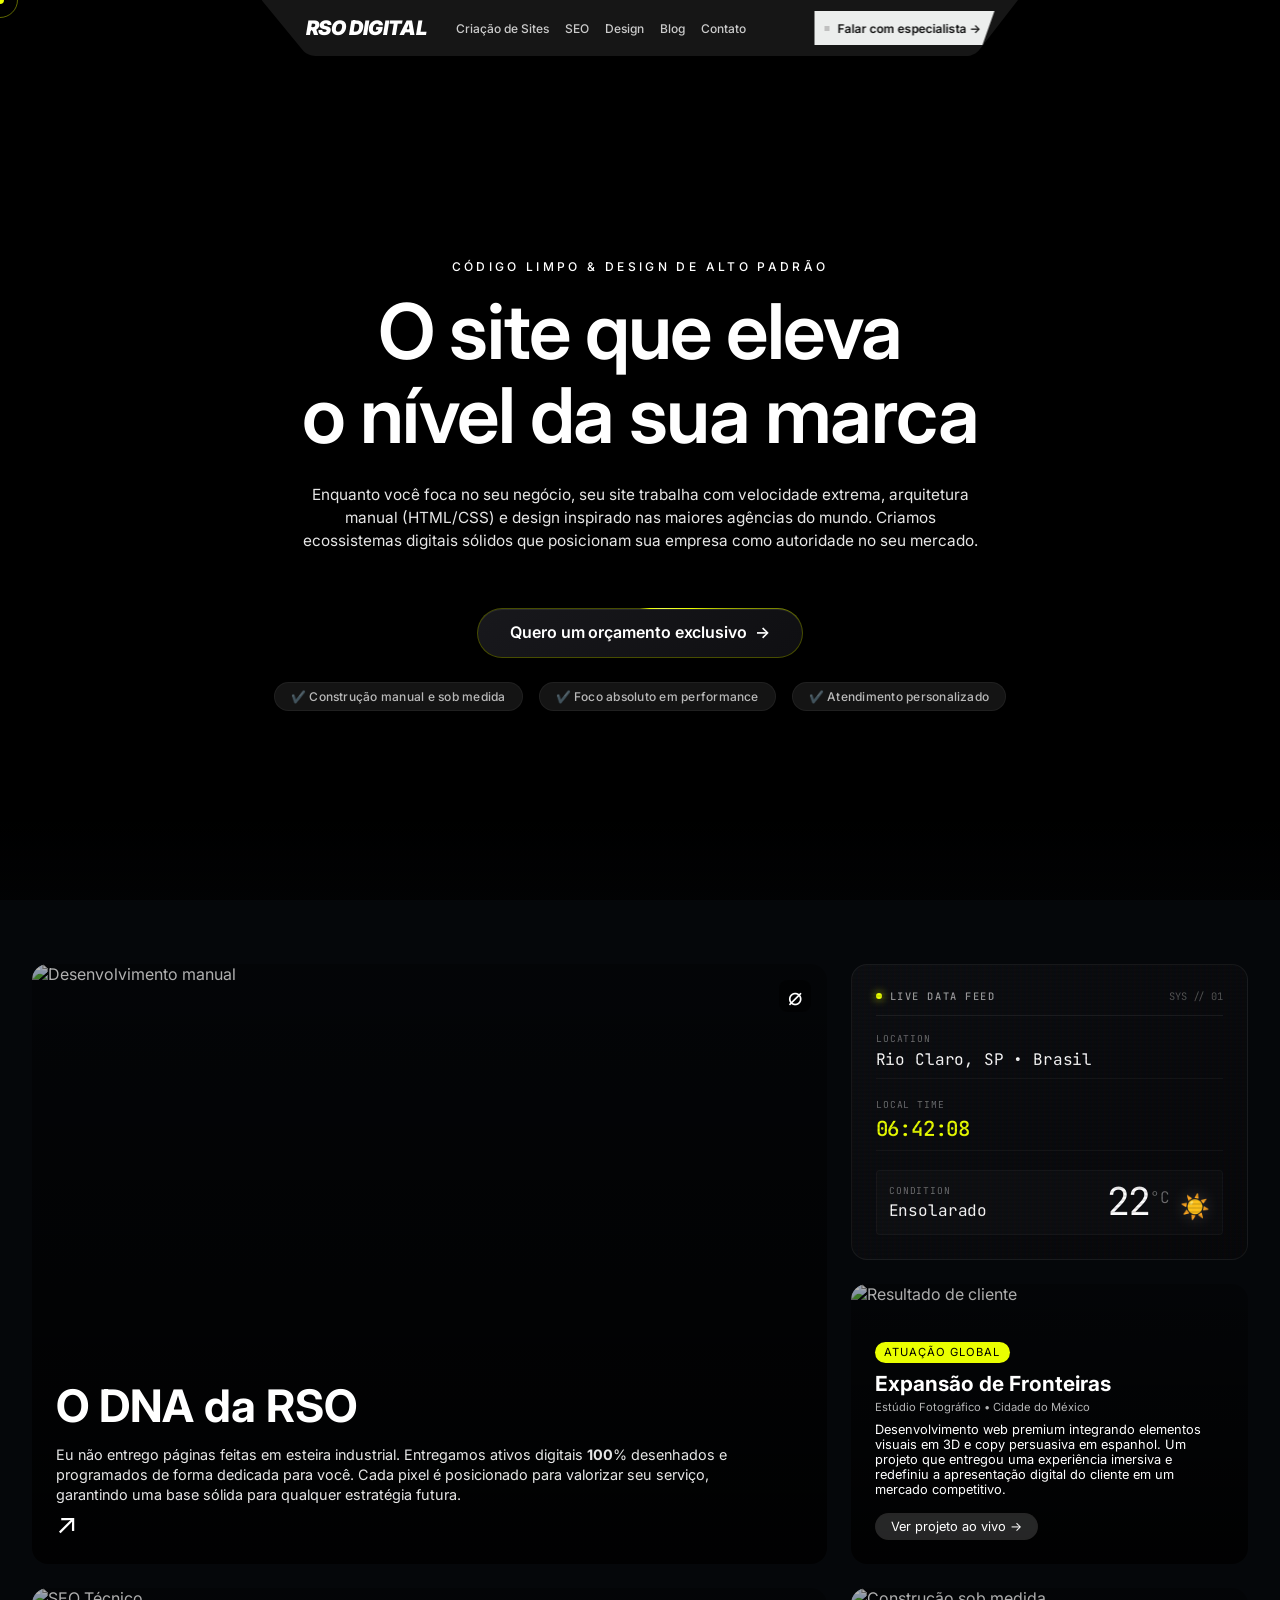
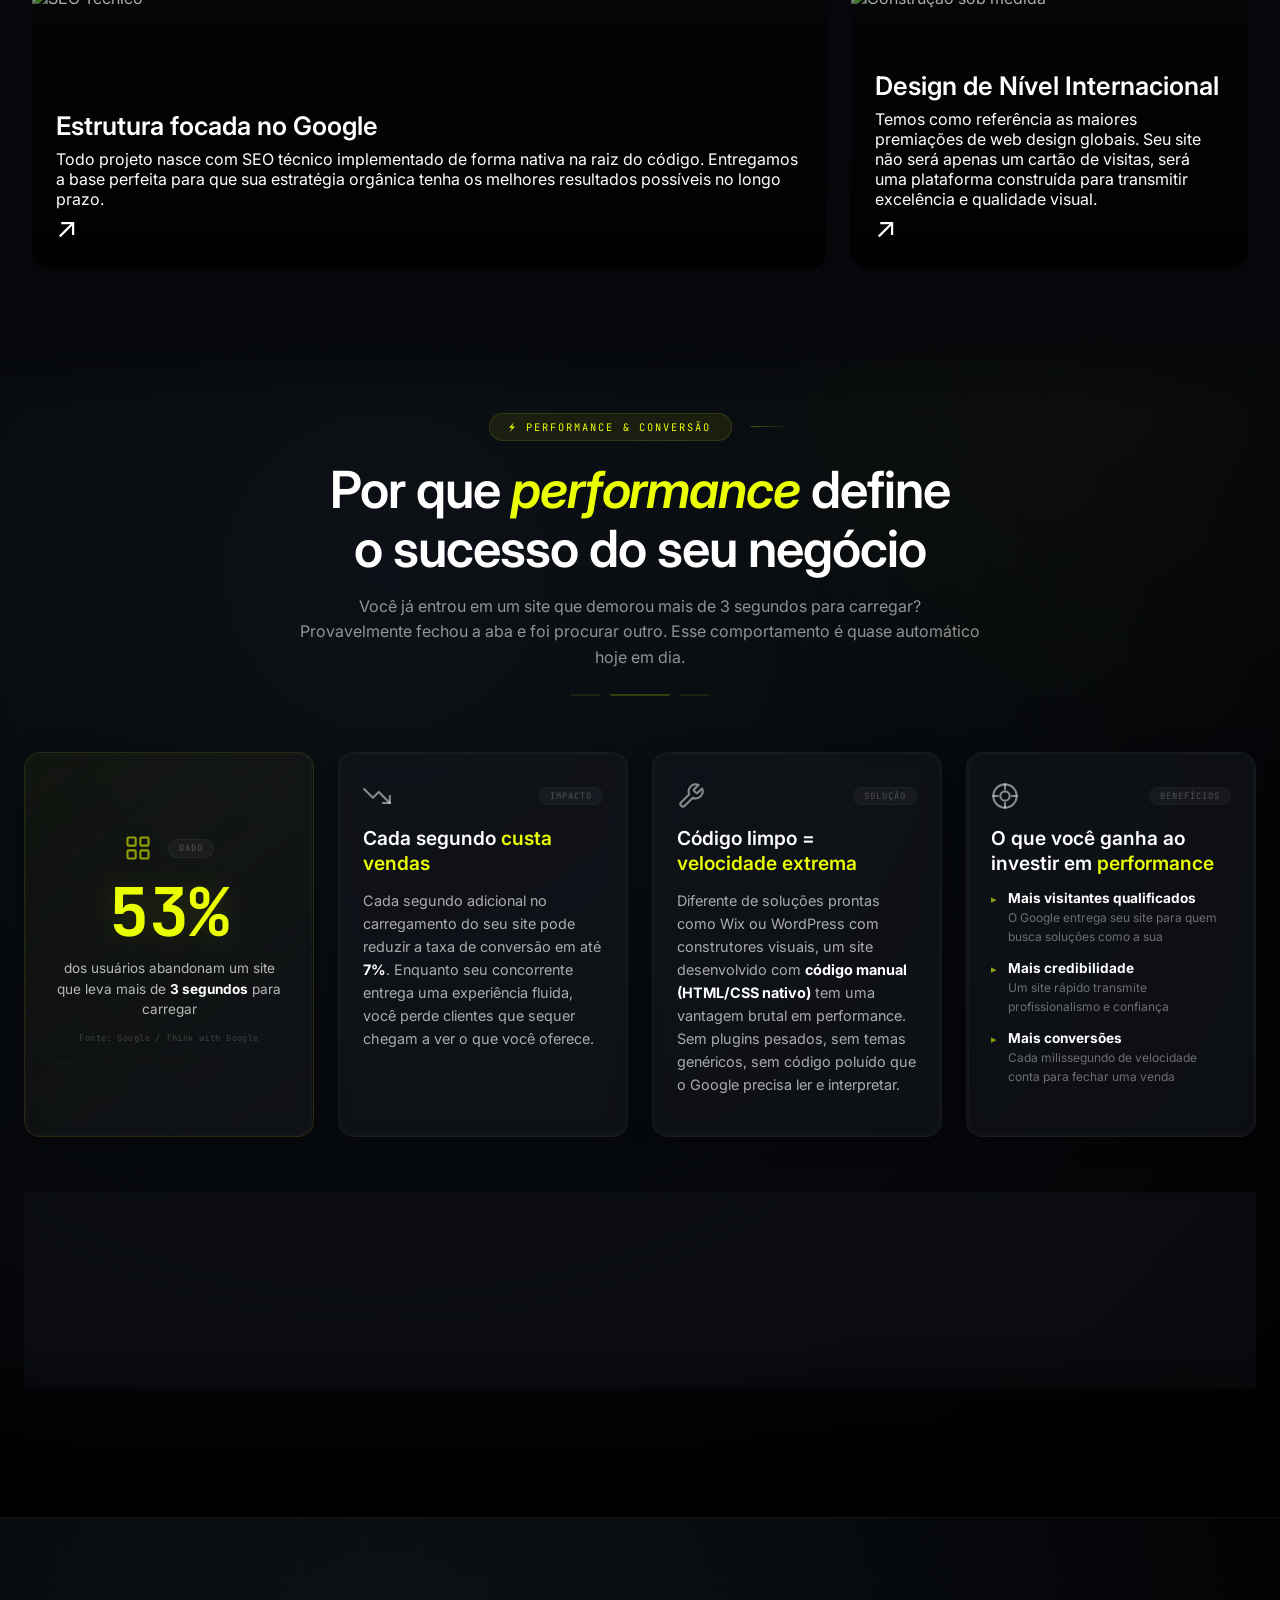
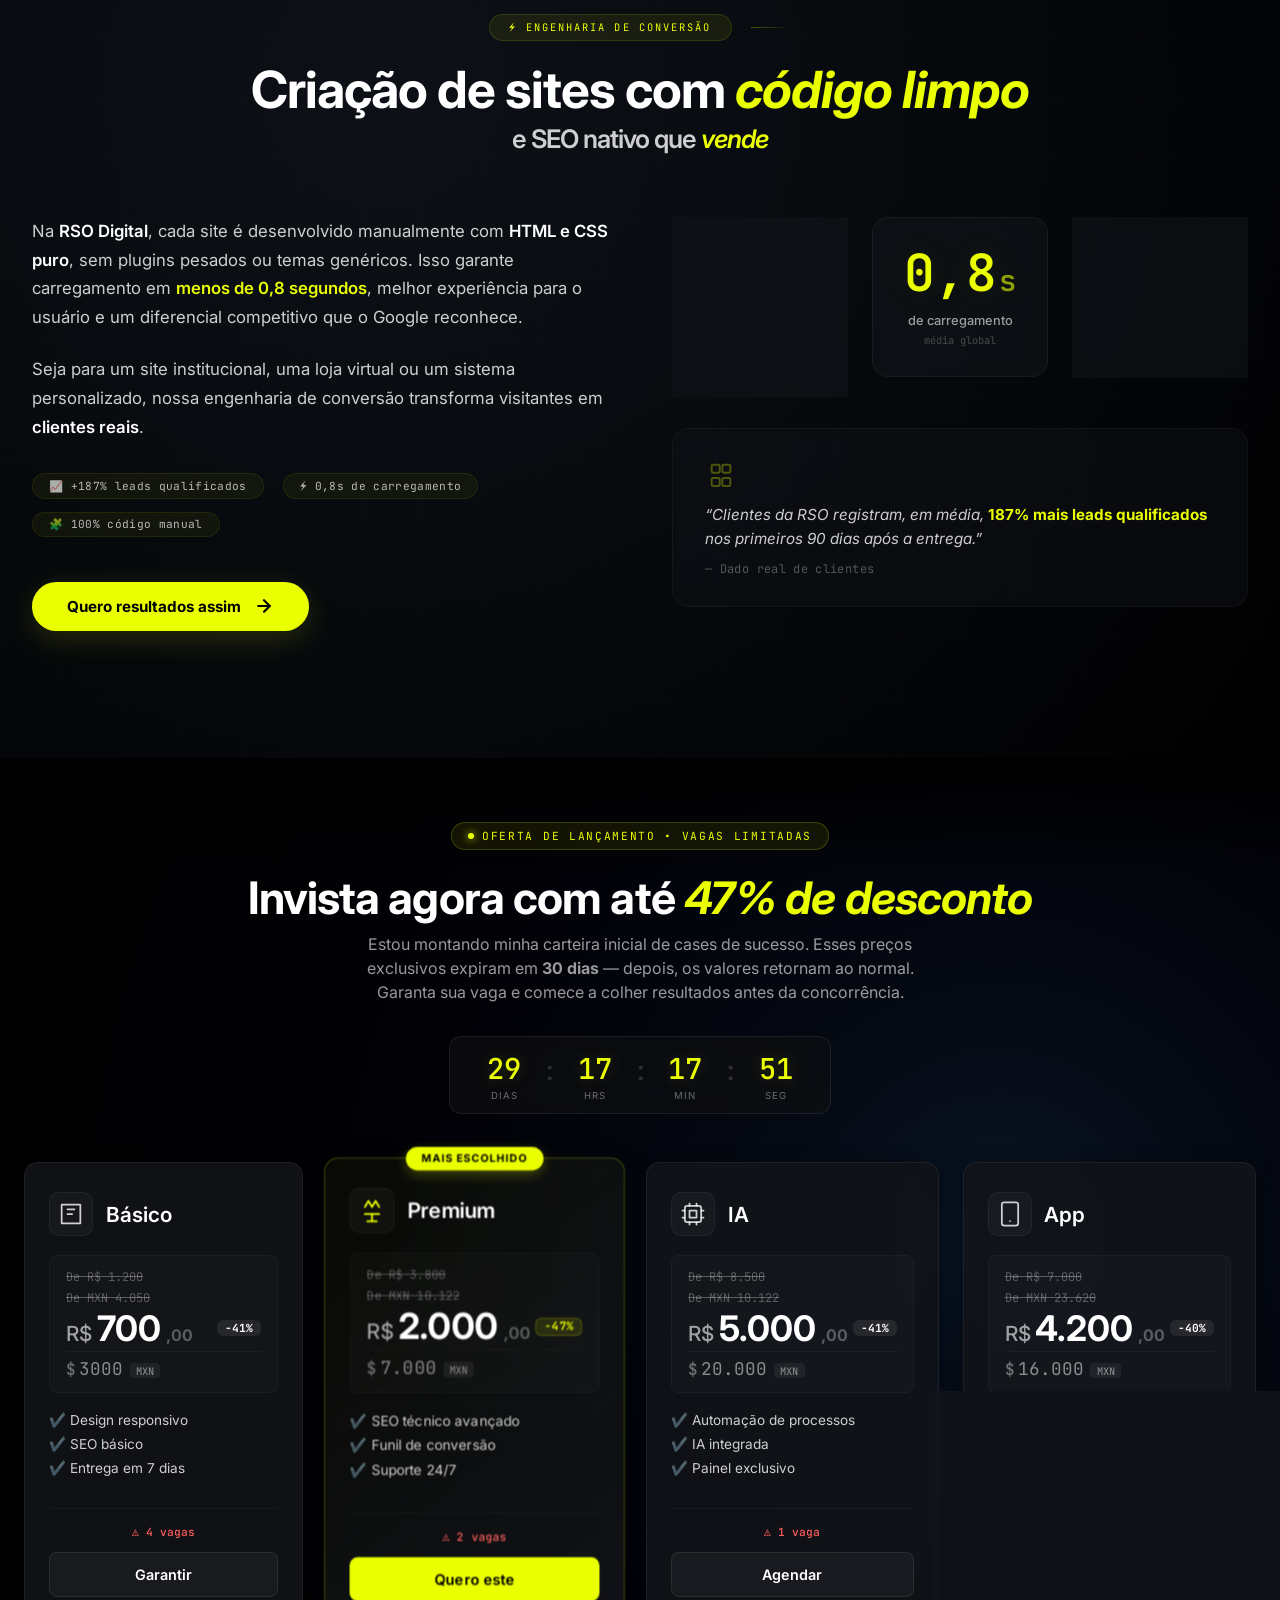
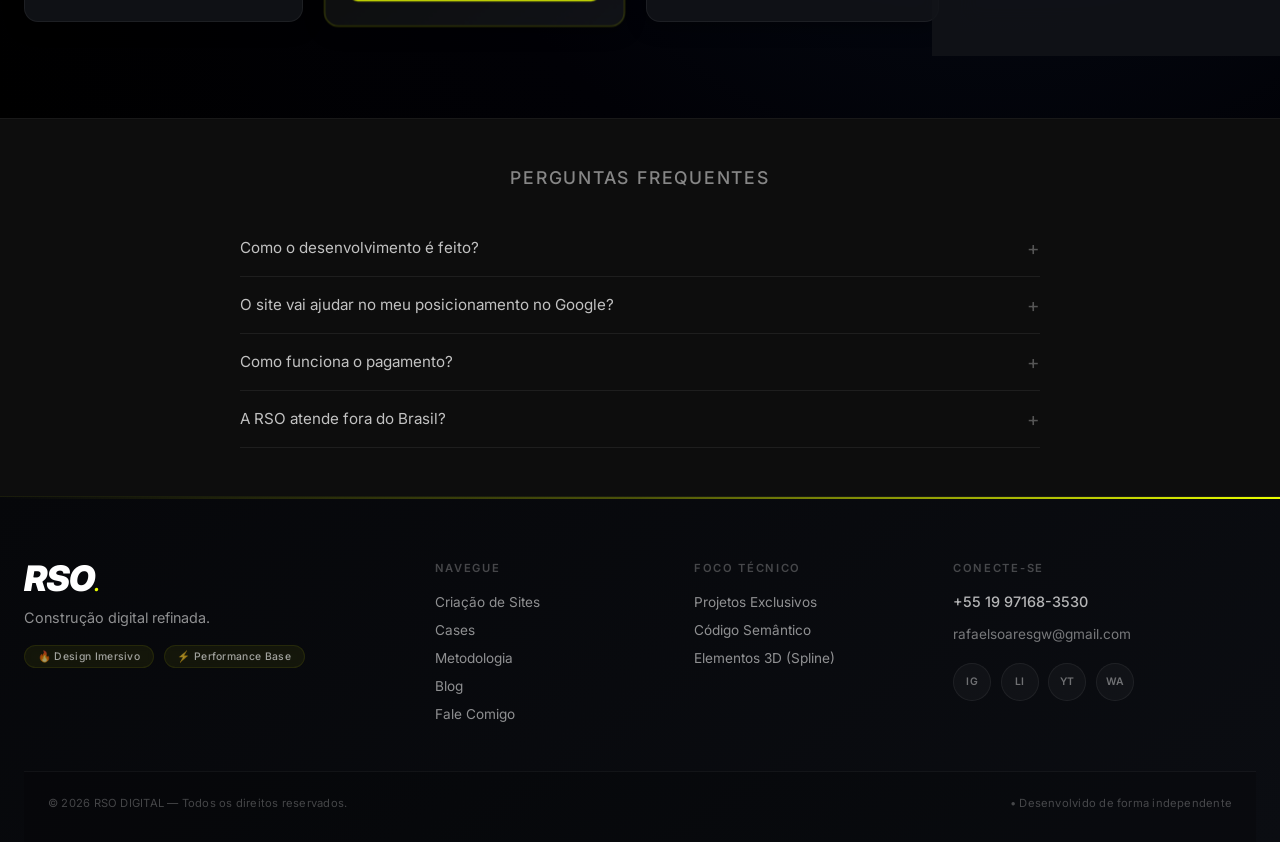
==== commit 688fa875: "Add files via upload" ====
--- a/index.html
+++ b/index.html
@@ -2,6 +2,8 @@
 <html lang="pt-BR">
 <head>
     <meta charset="UTF-8">
+    <!-- Traducao automatica PT-BR -> ES-MX (Mexico e paises hispanicos) -->
+    <script src="/i18n.js"></script>
     <meta name="viewport" content="width=device-width, initial-scale=1.0, viewport-fit=cover">
 
     <!-- ============================================================
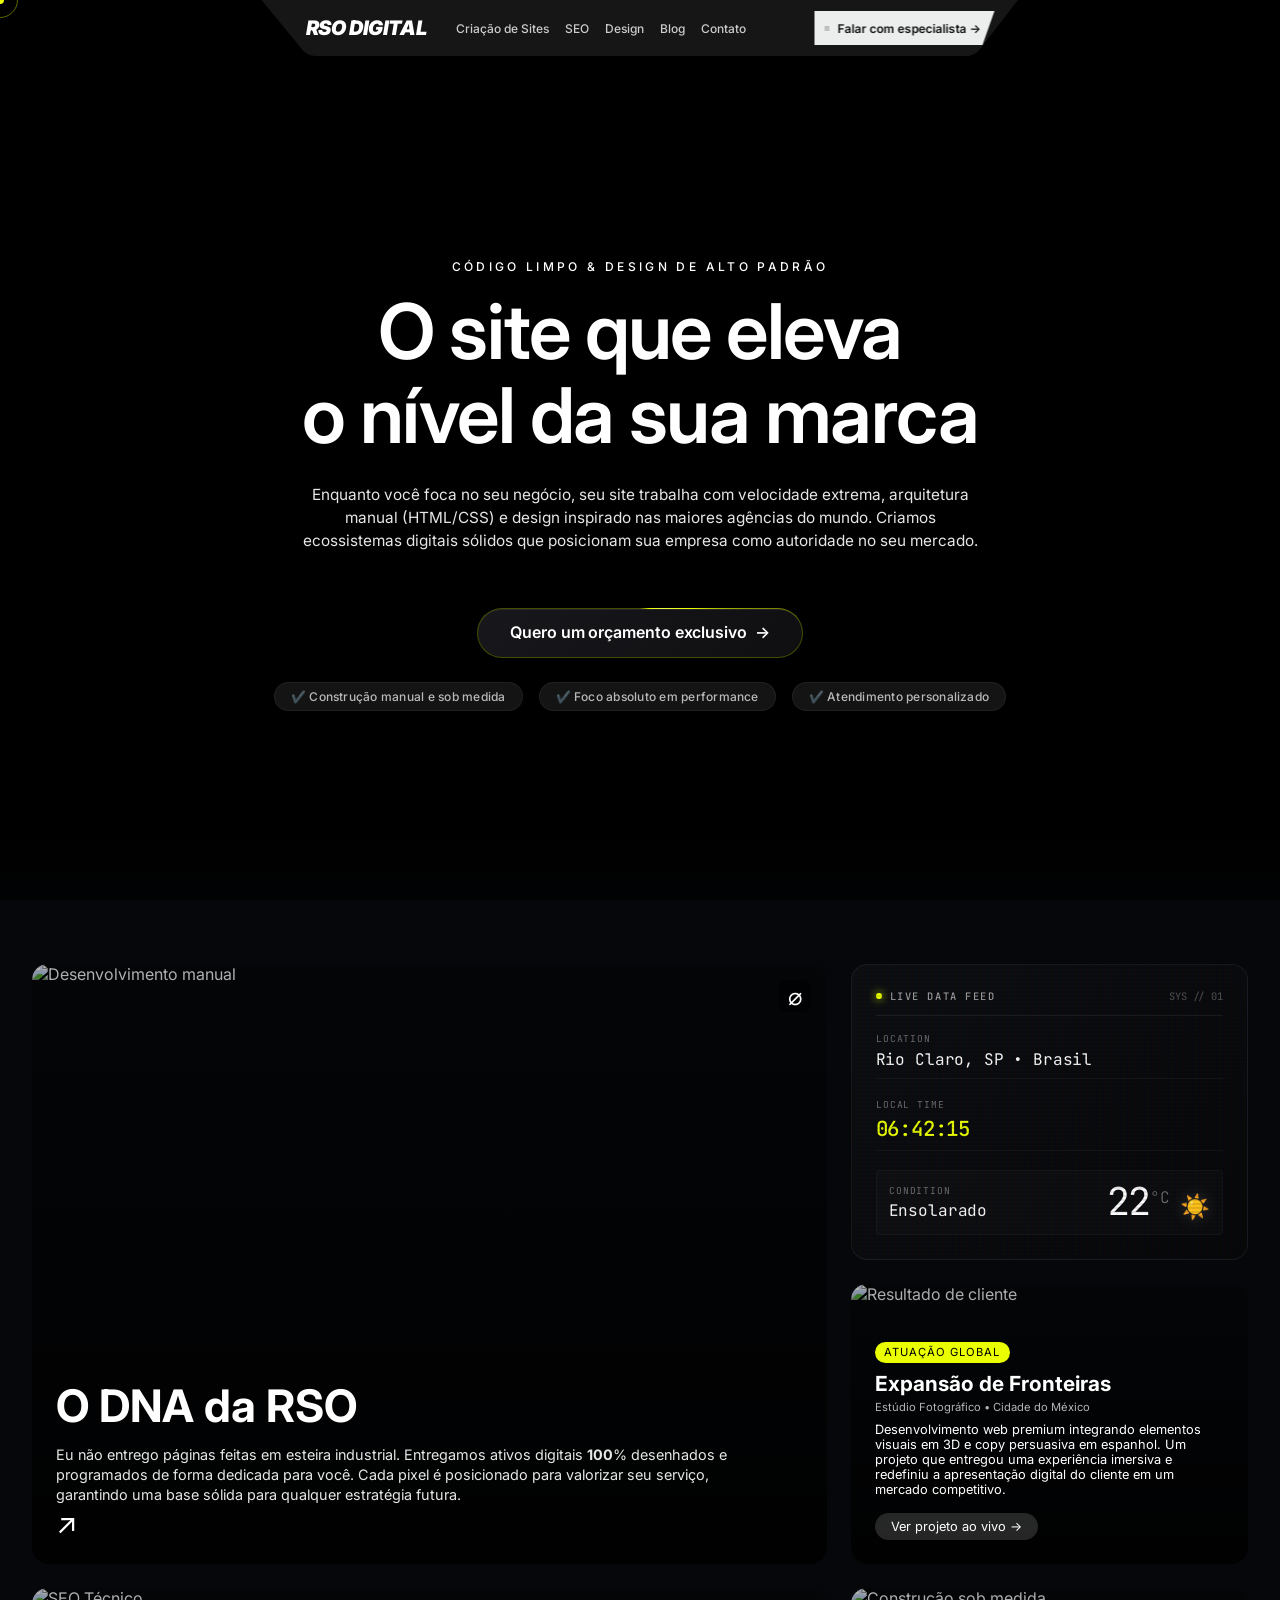
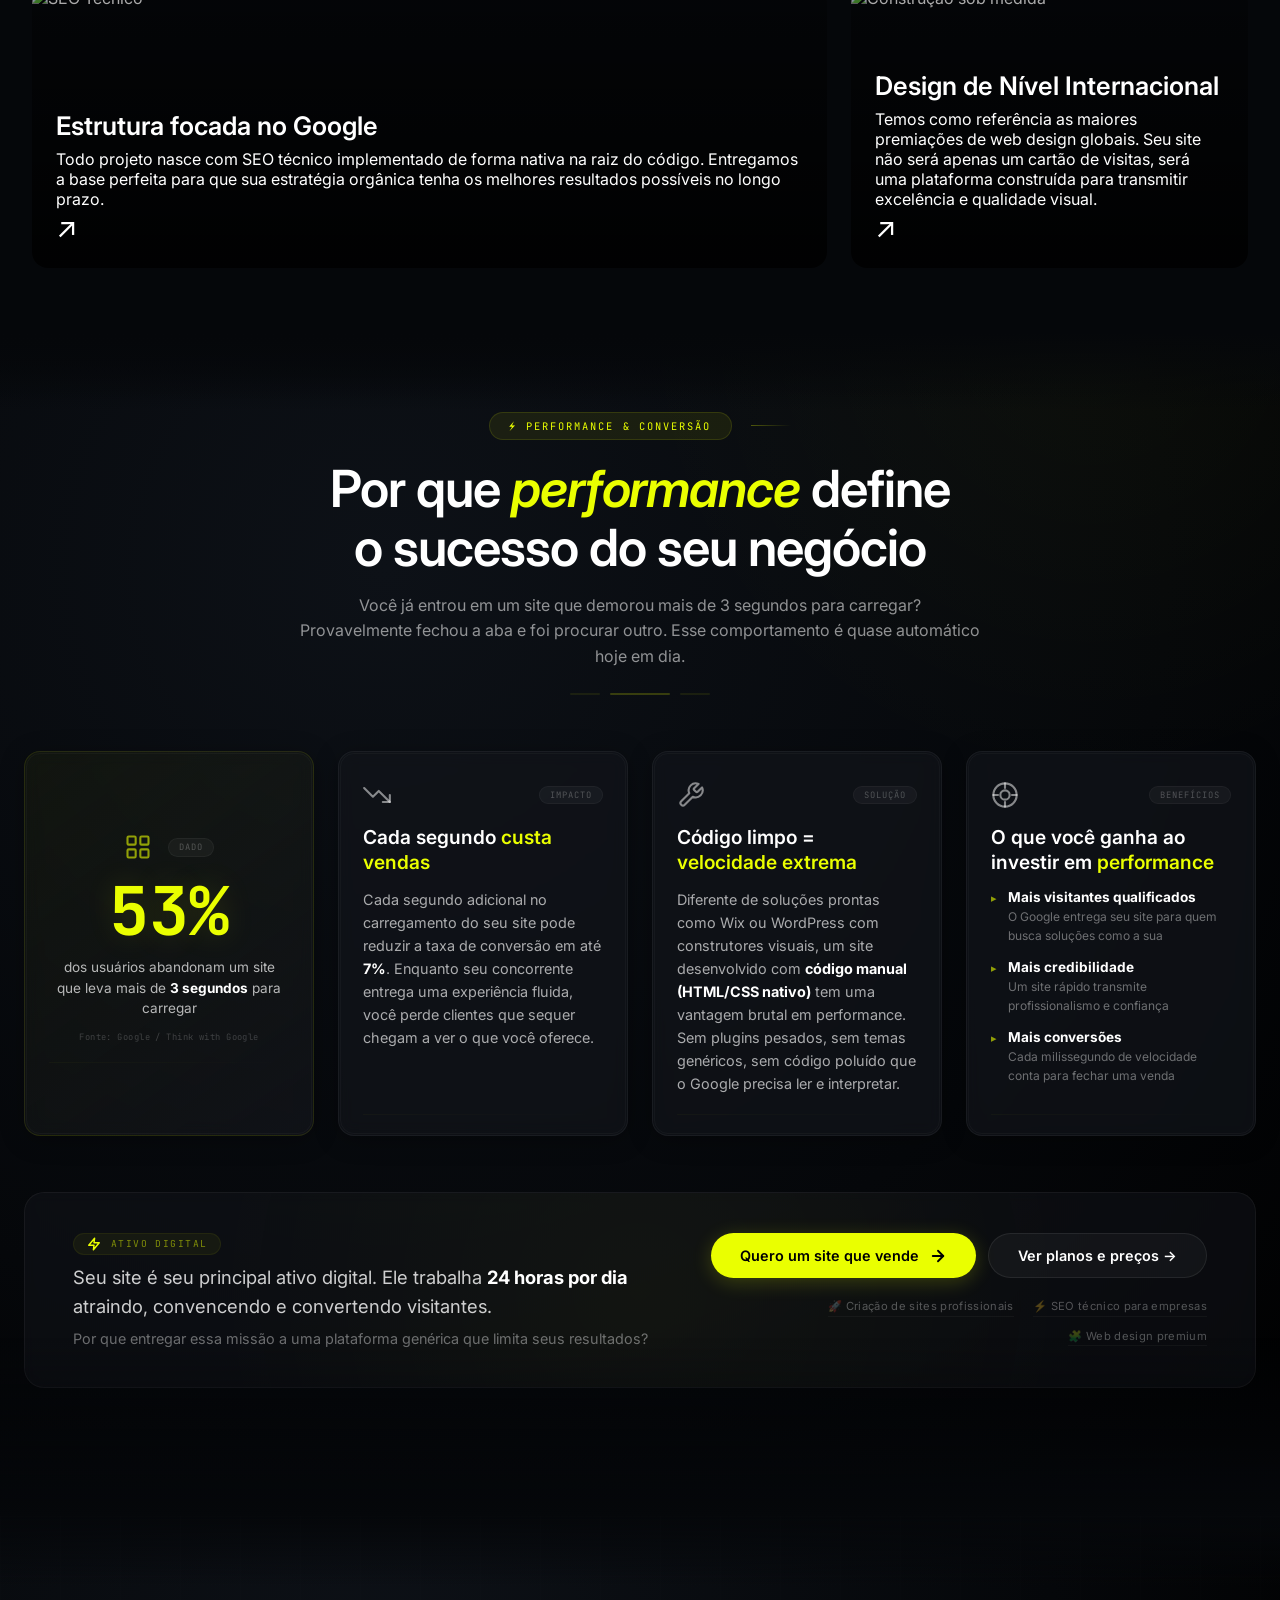
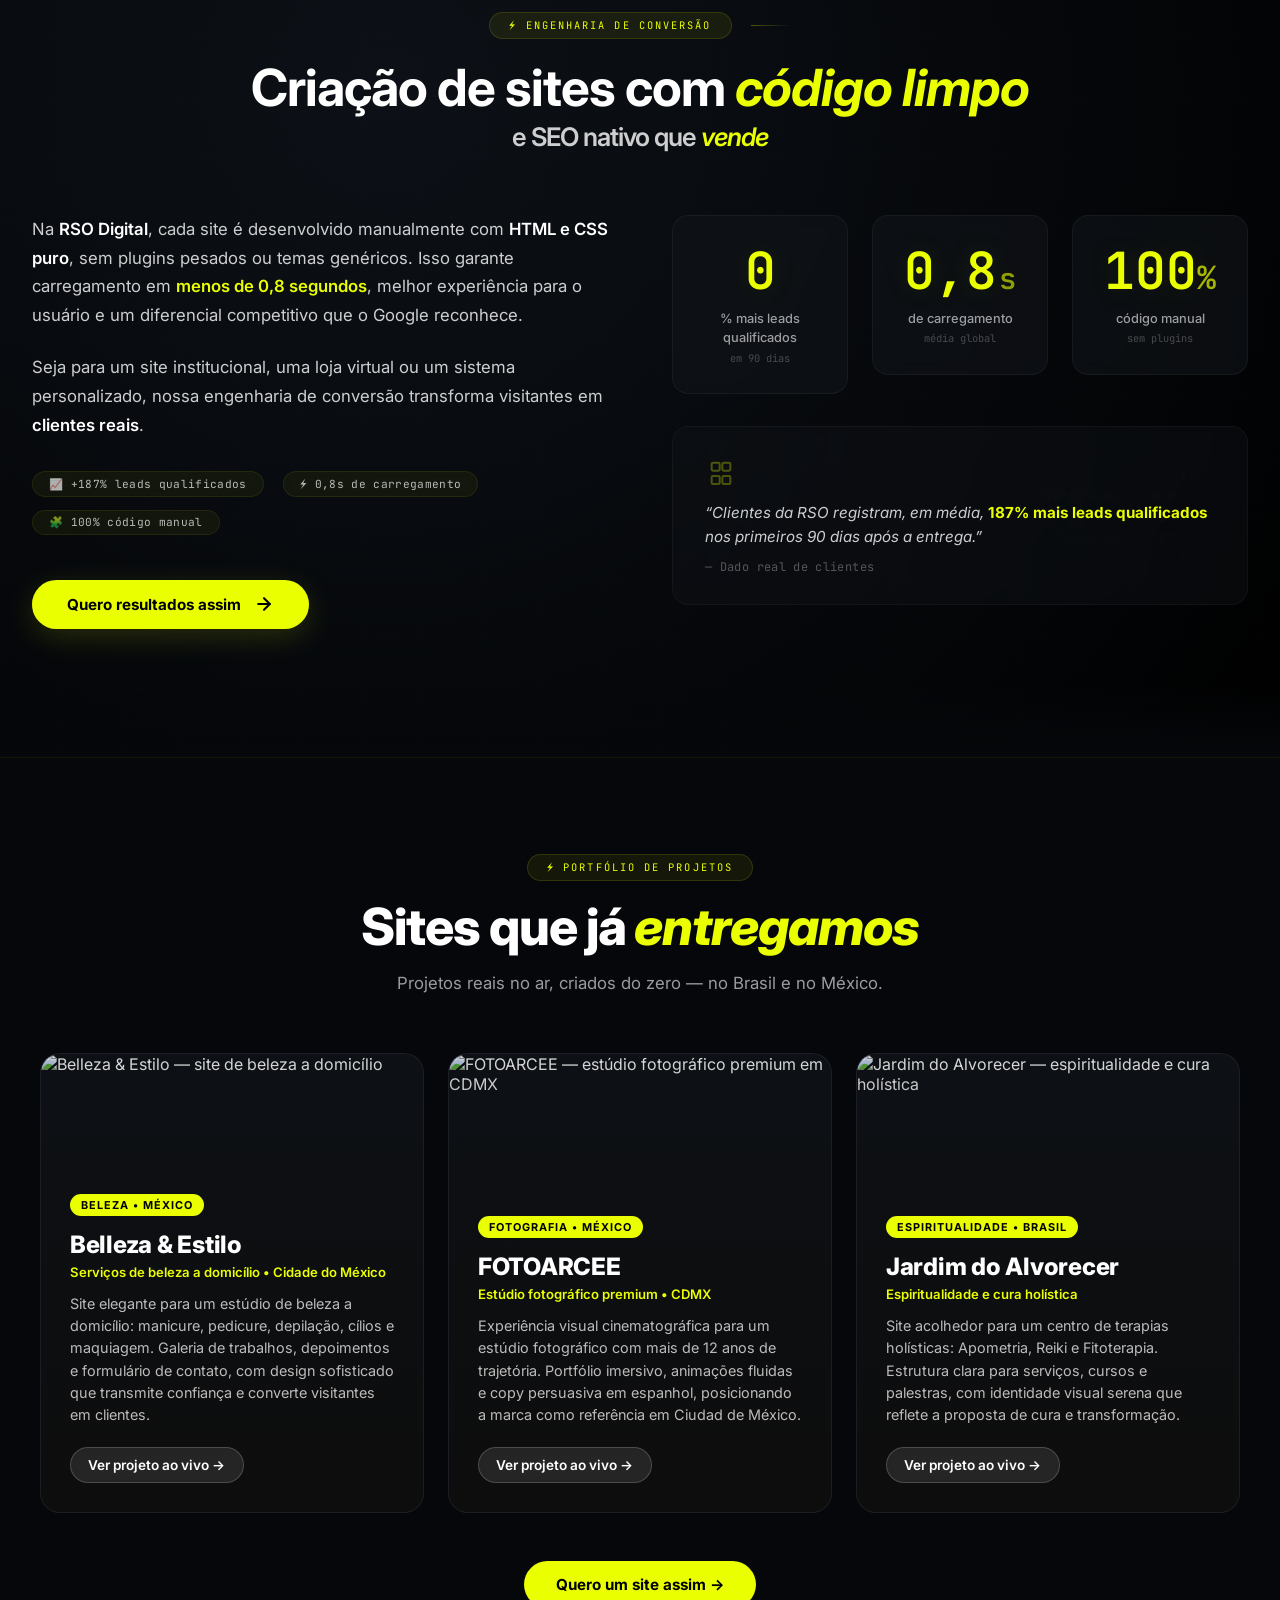
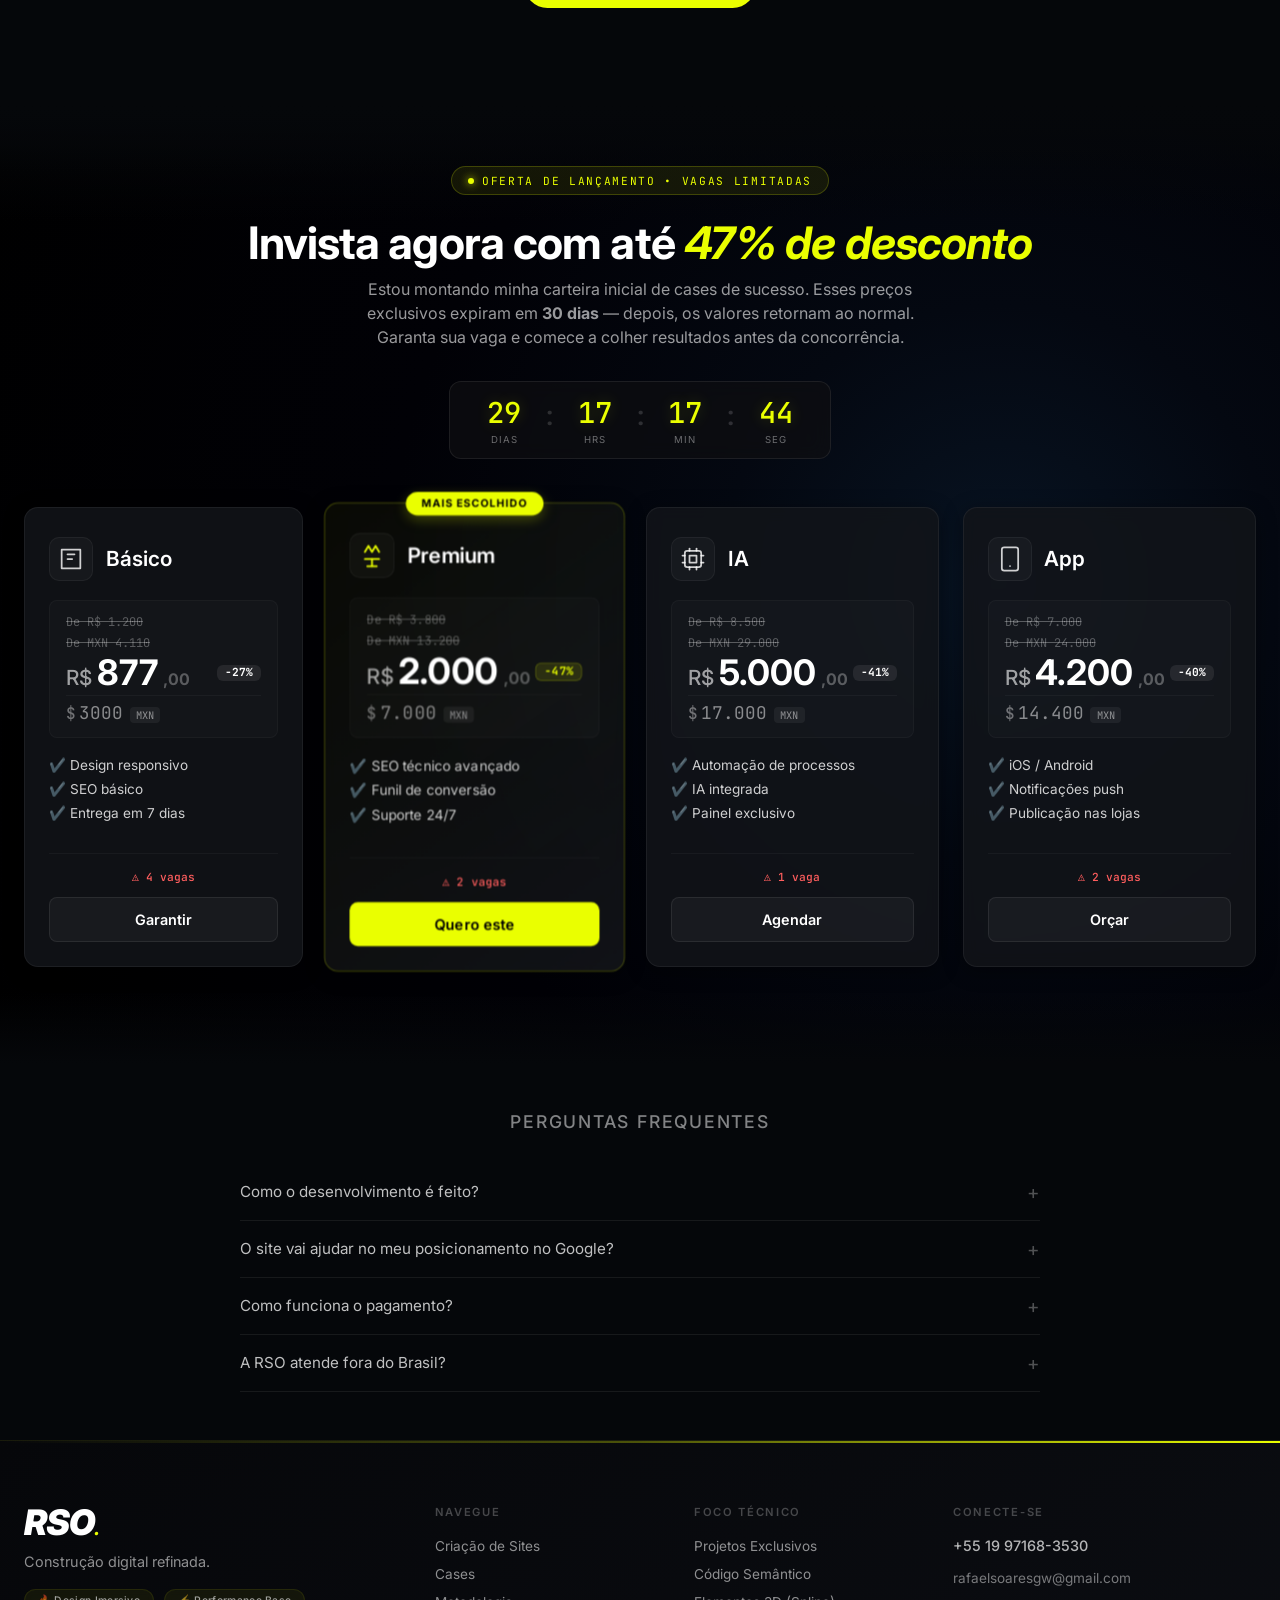
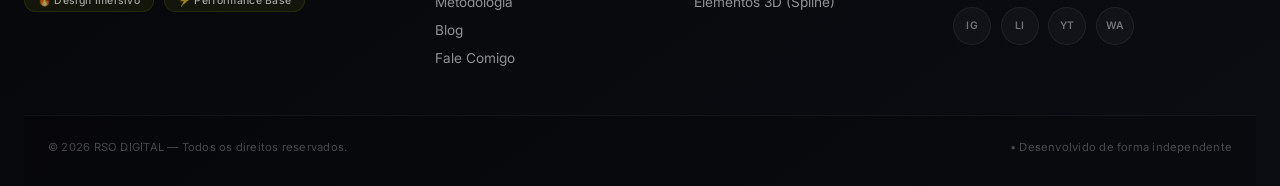
==== commit b61e1b6d: "Add files via upload" ====
--- a/index.html
+++ b/index.html
@@ -611,6 +611,90 @@
             </div>
         </section>
 
+        <!-- ==================== SEÇÃO: PORTFÓLIO DE PROJETOS ==================== -->
+        <section class="portfolio-showcase" id="portfolio" aria-label="Portfólio de sites criados pela RSO Digital">
+            <style>
+            .portfolio-showcase{background:#05070a;padding:6rem 2rem;border-top:1px solid rgba(255,255,255,0.05);}
+            .portfolio-inner{max-width:1200px;margin:0 auto;}
+            .portfolio-head{text-align:center;margin-bottom:3.5rem;}
+            .portfolio-tag-wrap{display:inline-flex;align-items:center;gap:0.8rem;margin-bottom:1.2rem;}
+            .portfolio-tag{font-family:'JetBrains Mono',monospace;font-size:0.65rem;letter-spacing:0.2em;text-transform:uppercase;color:#eaff00;background:rgba(234,255,0,0.07);border:1px solid rgba(234,255,0,0.12);padding:0.35rem 1.2rem;border-radius:40px;white-space:nowrap;}
+            .portfolio-title{font-size:clamp(2rem,5vw,3.2rem);line-height:1.05;color:#fff;font-weight:800;letter-spacing:-0.02em;margin:0 0 1rem;}
+            .portfolio-title .highlight{color:#eaff00;font-style:italic;}
+            .portfolio-sub{color:rgba(255,255,255,0.6);font-size:1.05rem;max-width:620px;margin:0 auto;line-height:1.6;}
+            .portfolio-grid{display:grid;grid-template-columns:repeat(3,1fr);gap:1.5rem;}
+            .pf-card{position:relative;border-radius:20px;overflow:hidden;background:#0d1117;border:1px solid rgba(255,255,255,0.06);min-height:460px;display:flex;flex-direction:column;justify-content:flex-end;transition:transform .35s ease,border-color .35s ease;}
+            .pf-card:hover{transform:translateY(-6px);border-color:rgba(234,255,0,0.35);}
+            .pf-bg{position:absolute;inset:0;z-index:0;}
+            .pf-bg img{width:100%;height:100%;object-fit:cover;transition:transform .5s ease;}
+            .pf-card:hover .pf-bg img{transform:scale(1.06);}
+            .pf-overlay{position:absolute;inset:0;background:linear-gradient(180deg,rgba(13,13,13,0.15) 0%,rgba(13,13,13,0.72) 55%,rgba(13,13,13,0.97) 100%);z-index:1;}
+            .pf-content{position:relative;z-index:2;padding:1.8rem;}
+            .pf-cat{display:inline-block;font-size:0.68rem;text-transform:uppercase;letter-spacing:1px;font-weight:700;background:#eaff00;color:#000;padding:0.25rem 0.7rem;border-radius:20px;margin-bottom:0.9rem;}
+            .pf-name{font-size:1.5rem;color:#fff;font-weight:800;margin:0 0 0.3rem;letter-spacing:-0.01em;}
+            .pf-role{font-size:0.82rem;color:#eaff00;margin:0 0 0.8rem;font-weight:600;}
+            .pf-desc{font-size:0.9rem;color:rgba(255,255,255,0.72);line-height:1.55;margin:0 0 1.3rem;}
+            .pf-btn{display:inline-flex;align-items:center;gap:0.4rem;background:rgba(255,255,255,0.1);backdrop-filter:blur(4px);border:1px solid rgba(255,255,255,0.18);padding:0.55rem 1.1rem;border-radius:30px;font-size:0.85rem;font-weight:600;color:#fff;text-decoration:none;transition:background .2s,color .2s,border-color .2s;}
+            .pf-btn:hover{background:#eaff00;color:#000;border-color:#eaff00;}
+            .portfolio-cta{text-align:center;margin-top:3rem;}
+            .portfolio-cta a{display:inline-flex;align-items:center;gap:0.5rem;background:#eaff00;color:#000;font-weight:700;padding:0.9rem 2rem;border-radius:40px;text-decoration:none;font-size:0.95rem;transition:transform .2s;}
+            .portfolio-cta a:hover{transform:scale(1.04);}
+            @media(max-width:900px){.portfolio-grid{grid-template-columns:1fr;}.pf-card{min-height:420px;}}
+            </style>
+            <div class="portfolio-inner">
+                <div class="portfolio-head">
+                    <div class="portfolio-tag-wrap">
+                        <span class="portfolio-tag">⚡ PORTFÓLIO DE PROJETOS</span>
+                    </div>
+                    <h2 class="portfolio-title">Sites que já <span class="highlight">entregamos</span></h2>
+                    <p class="portfolio-sub">Projetos reais no ar, criados do zero — no Brasil e no México.</p>
+                </div>
+                <div class="portfolio-grid">
+
+                    <article class="pf-card">
+                        <div class="pf-bg"><img src="https://lovely-crisp-7517c2.netlify.app/assets/pexels-laura-garcia-1667452-4006692.jpg" alt="Belleza &amp; Estilo — site de beleza a domicílio" loading="lazy" decoding="async"></div>
+                        <div class="pf-overlay"></div>
+                        <div class="pf-content">
+                            <span class="pf-cat">Beleza • México</span>
+                            <h3 class="pf-name">Belleza &amp; Estilo</h3>
+                            <p class="pf-role">Serviços de beleza a domicílio • Cidade do México</p>
+                            <p class="pf-desc">Site elegante para um estúdio de beleza a domicílio: manicure, pedicure, depilação, cílios e maquiagem. Galeria de trabalhos, depoimentos e formulário de contato, com design sofisticado que transmite confiança e converte visitantes em clientes.</p>
+                            <a class="pf-btn" href="https://lovely-crisp-7517c2.netlify.app/" target="_blank" rel="noopener noreferrer">Ver projeto ao vivo →</a>
+                        </div>
+                    </article>
+
+                    <article class="pf-card">
+                        <div class="pf-bg"><img src="https://fotoarcee.com.mx/img/fd3PfavaULEOqoI2kVj4XmiR5g.webp" alt="FOTOARCEE — estúdio fotográfico premium em CDMX" loading="lazy" decoding="async"></div>
+                        <div class="pf-overlay"></div>
+                        <div class="pf-content">
+                            <span class="pf-cat">Fotografia • México</span>
+                            <h3 class="pf-name">FOTOARCEE</h3>
+                            <p class="pf-role">Estúdio fotográfico premium • CDMX</p>
+                            <p class="pf-desc">Experiência visual cinematográfica para um estúdio fotográfico com mais de 12 anos de trajetória. Portfólio imersivo, animações fluidas e copy persuasiva em espanhol, posicionando a marca como referência em Ciudad de México.</p>
+                            <a class="pf-btn" href="https://fotoarcee.com.mx" target="_blank" rel="noopener noreferrer">Ver projeto ao vivo →</a>
+                        </div>
+                    </article>
+
+                    <article class="pf-card">
+                        <div class="pf-bg"><img src="https://images.unsplash.com/photo-1506126613408-eca07ce68773?w=800&amp;h=600&amp;fit=crop" alt="Jardim do Alvorecer — espiritualidade e cura holística" loading="lazy" decoding="async"></div>
+                        <div class="pf-overlay"></div>
+                        <div class="pf-content">
+                            <span class="pf-cat">Espiritualidade • Brasil</span>
+                            <h3 class="pf-name">Jardim do Alvorecer</h3>
+                            <p class="pf-role">Espiritualidade e cura holística</p>
+                            <p class="pf-desc">Site acolhedor para um centro de terapias holísticas: Apometria, Reiki e Fitoterapia. Estrutura clara para serviços, cursos e palestras, com identidade visual serena que reflete a proposta de cura e transformação.</p>
+                            <a class="pf-btn" href="https://rafaelsoaresgw.github.io/jardim/" target="_blank" rel="noopener noreferrer">Ver projeto ao vivo →</a>
+                        </div>
+                    </article>
+
+                </div>
+                <div class="portfolio-cta">
+                    <a href="https://wa.me/5519971683530?text=Ol%C3%A1%21%20Vi%20o%20portf%C3%B3lio%20e%20quero%20um%20site%20assim.%20Vim%20pelo%20site%20RSO%20Digital." target="_blank" rel="noopener noreferrer" onclick="gtag('event', 'whatsapp_click');">Quero um site assim →</a>
+                </div>
+            </div>
+        </section>
+
+
         <!-- ==================== SEÇÃO "SOLUÇÕES" (PROMO) ==================== -->
         <section class="services-promo" id="solucoes" aria-label="Soluções e planos — Preços de criação de sites e serviços digitais">
             <div class="promo-container">
@@ -659,10 +743,10 @@
                         </div>
                         <div class="pricing-area">
                             <span class="old-price">De R$ 1.200</span>
-                            <span class="old-price">De MXN 4.050</span>
+                            <span class="old-price">De MXN 4.110</span>
                             <div class="price-row main-currency">
-                                <span class="currency">R$</span>700<span class="cents">,00</span>
-                                <span class="discount-badge">−41%</span>
+                                <span class="currency">R$</span>877<span class="cents">,00</span>
+                                <span class="discount-badge">−27%</span>
                             </div>
                             <div class="price-row second-currency">
                                 <span class="currency">$</span>3000 <span class="currency-tag">MXN</span>
@@ -696,7 +780,7 @@
                         </div>
                         <div class="pricing-area">
                             <span class="old-price">De R$ 3.800</span>
-                            <span class="old-price">De MXN 10.122</span>
+                            <span class="old-price">De MXN 13.200</span>
                             <div class="price-row main-currency">
                                 <span class="currency">R$</span>2.000<span class="cents">,00</span>
                                 <span class="discount-badge highlight-badge">−47%</span>
@@ -738,13 +822,13 @@
                         </div>
                         <div class="pricing-area">
                             <span class="old-price">De R$ 8.500</span>
-                            <span class="old-price">De MXN 10.122</span>
+                            <span class="old-price">De MXN 29.000</span>
                             <div class="price-row main-currency">
                                 <span class="currency">R$</span>5.000<span class="cents">,00</span>
                                 <span class="discount-badge">−41%</span>
                             </div>
                             <div class="price-row second-currency">
-                                <span class="currency">$</span>20.000 <span class="currency-tag">MXN</span>
+                                <span class="currency">$</span>17.000 <span class="currency-tag">MXN</span>
                             </div>
                         </div>
                         <ul class="benefits-list">
@@ -772,13 +856,13 @@
                         </div>
                         <div class="pricing-area">
                             <span class="old-price">De R$ 7.000</span>
-                            <span class="old-price">De MXN 23.620</span>
+                            <span class="old-price">De MXN 24.000</span>
                             <div class="price-row main-currency">
                                 <span class="currency">R$</span>4.200<span class="cents">,00</span>
                                 <span class="discount-badge">−40%</span>
                             </div>
                             <div class="price-row second-currency">
-                                <span class="currency">$</span>16.000 <span class="currency-tag">MXN</span>
+                                <span class="currency">$</span>14.400 <span class="currency-tag">MXN</span>
                             </div>
                         </div>
                         <ul class="benefits-list">
@@ -795,7 +879,7 @@
             </div>
         </section>
 
-        <section class="faq-seo-section" aria-label="Perguntas frequentes sobre criação de sites e SEO" style="padding: 3rem 2rem; background: #0d0d0d; border-top: 1px solid rgba(255,255,255,0.05);">
+        <section class="faq-seo-section" aria-label="Perguntas frequentes sobre criação de sites e SEO" style="padding: 3rem 2rem; background: #05070a;">
             <div style="max-width: 800px; margin: 0 auto;">
                 <h2 style="font-size: 1.1rem; color: rgba(255,255,255,0.5); font-weight: 500; letter-spacing: 0.1em; text-transform: uppercase; margin-bottom: 2rem; text-align: center;">Perguntas Frequentes</h2>
                 <div itemscope itemtype="https://schema.org/FAQPage">
--- a/style.css
+++ b/style.css
@@ -1087,7 +1087,7 @@
     left: 0;
     width: 100%;
     height: 180px;
-    background: linear-gradient(to bottom, transparent 0%, #000000 100%);
+    background: linear-gradient(to bottom, transparent 0%, #05070a 100%);
     pointer-events: none;
     z-index: 3;
 }
@@ -2175,7 +2175,7 @@
     left: 0;
     width: 100%;
     height: 120px;
-    background: linear-gradient(to bottom, #000000 0%, transparent 100%);
+    background: linear-gradient(to bottom, #05070a 0%, transparent 100%);
     pointer-events: none;
     z-index: 1;
 }
@@ -2290,7 +2290,7 @@
 .promo-card:hover {
     transform: translateY(-4px);
     border-color: rgba(234, 255, 0, 0.2);
-    box-shadow: 0 12px 30px rgba(0, 0, 0, 0.6);
+    box-shadow: 0 12px 30px rgba(2, 5, 10, 0.6);
 }
 
 .card-glow {
@@ -3102,4 +3102,35 @@
    ========================================== */
 .hero-video {
     will-change: transform;
+}
+
+/* ============================================================
+   ENCAIXE ENTRE SEÇÕES — bordas na mesma cor (#05070a)
+   As seções radiais terminavam em #000 e as vizinhas eram
+   #05070a → criava um degrau/linha. Aqui forçamos o topo e a
+   base de cada seção a virar #05070a (camada de fundo, atrás
+   do conteúdo). Assim toda junção fica #05070a contra #05070a
+   = sem linha. Nenhum texto é coberto.
+   ============================================================ */
+.performance-section,
+.seo-premium,
+.portfolio-showcase,
+.faq-seo-section {
+    border-top: none !important;
+}
+
+.performance-section {
+    background:
+        linear-gradient(to bottom, #05070a, rgba(5,7,10,0) 70px, rgba(5,7,10,0) calc(100% - 70px), #05070a),
+        radial-gradient(circle at 30% 20%, #0d1117 0%, #05070a 60%, #000000 100%);
+}
+.seo-premium {
+    background:
+        linear-gradient(to bottom, #05070a, rgba(5,7,10,0) 70px, rgba(5,7,10,0) calc(100% - 70px), #05070a),
+        radial-gradient(circle at 30% 20%, #0d1117 0%, #05070a 60%, #000 100%);
+}
+.services-promo {
+    background:
+        linear-gradient(to bottom, #05070a, rgba(5,7,10,0) 70px, rgba(5,7,10,0) calc(100% - 70px), #05070a),
+        radial-gradient(circle at 78% 50%, #081423 0%, #040811 25%, #010106 55%, #000000 100%);
 }
--- a/style.css
+++ b/style.css
@@ -1087,7 +1087,7 @@
     left: 0;
     width: 100%;
     height: 180px;
-    background: linear-gradient(to bottom, transparent 0%, #000000 100%);
+    background: linear-gradient(to bottom, transparent 0%, #05070a 100%);
     pointer-events: none;
     z-index: 3;
 }
@@ -2175,7 +2175,7 @@
     left: 0;
     width: 100%;
     height: 120px;
-    background: linear-gradient(to bottom, #000000 0%, transparent 100%);
+    background: linear-gradient(to bottom, #05070a 0%, transparent 100%);
     pointer-events: none;
     z-index: 1;
 }
@@ -2290,7 +2290,7 @@
 .promo-card:hover {
     transform: translateY(-4px);
     border-color: rgba(234, 255, 0, 0.2);
-    box-shadow: 0 12px 30px rgba(0, 0, 0, 0.6);
+    box-shadow: 0 12px 30px rgba(2, 5, 10, 0.6);
 }
 
 .card-glow {
@@ -3102,4 +3102,35 @@
    ========================================== */
 .hero-video {
     will-change: transform;
+}
+
+/* ============================================================
+   ENCAIXE ENTRE SEÇÕES — bordas na mesma cor (#05070a)
+   As seções radiais terminavam em #000 e as vizinhas eram
+   #05070a → criava um degrau/linha. Aqui forçamos o topo e a
+   base de cada seção a virar #05070a (camada de fundo, atrás
+   do conteúdo). Assim toda junção fica #05070a contra #05070a
+   = sem linha. Nenhum texto é coberto.
+   ============================================================ */
+.performance-section,
+.seo-premium,
+.portfolio-showcase,
+.faq-seo-section {
+    border-top: none !important;
+}
+
+.performance-section {
+    background:
+        linear-gradient(to bottom, #05070a, rgba(5,7,10,0) 70px, rgba(5,7,10,0) calc(100% - 70px), #05070a),
+        radial-gradient(circle at 30% 20%, #0d1117 0%, #05070a 60%, #000000 100%);
+}
+.seo-premium {
+    background:
+        linear-gradient(to bottom, #05070a, rgba(5,7,10,0) 70px, rgba(5,7,10,0) calc(100% - 70px), #05070a),
+        radial-gradient(circle at 30% 20%, #0d1117 0%, #05070a 60%, #000 100%);
+}
+.services-promo {
+    background:
+        linear-gradient(to bottom, #05070a, rgba(5,7,10,0) 70px, rgba(5,7,10,0) calc(100% - 70px), #05070a),
+        radial-gradient(circle at 78% 50%, #081423 0%, #040811 25%, #010106 55%, #000000 100%);
 }
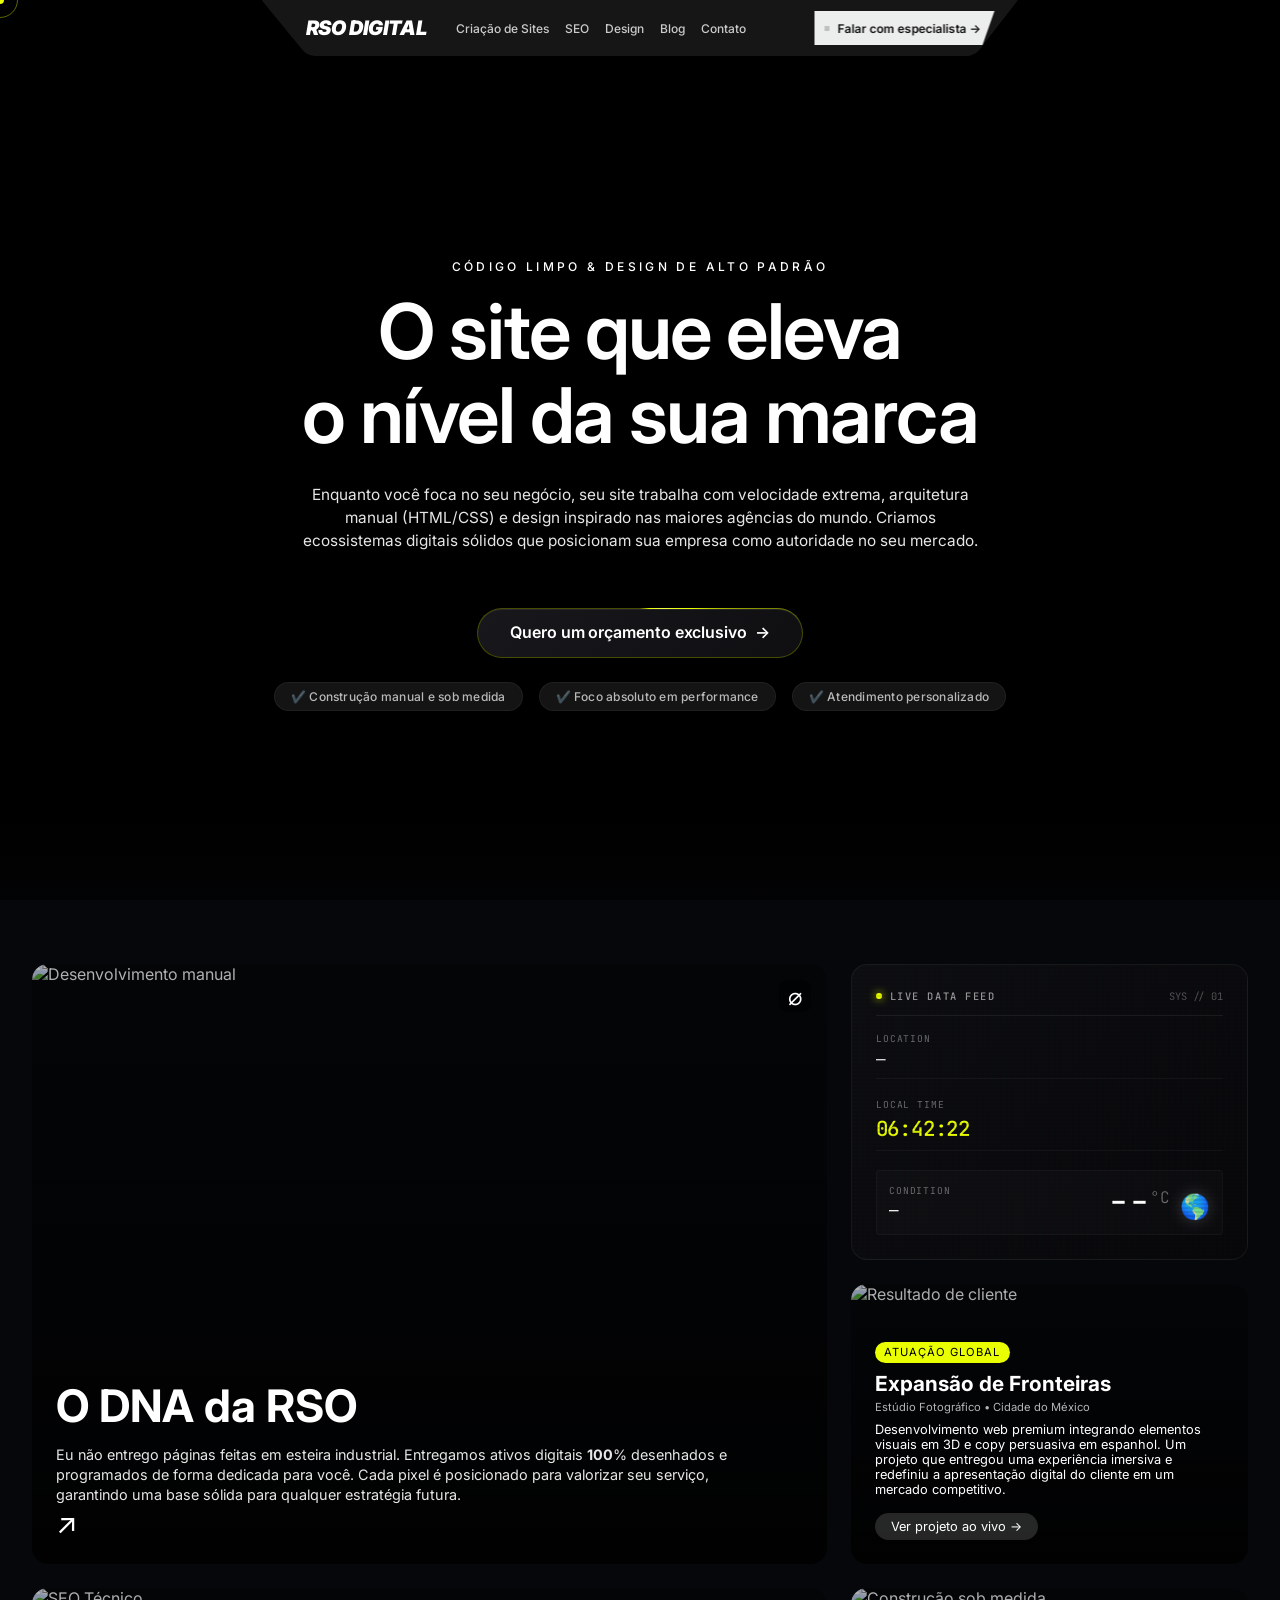
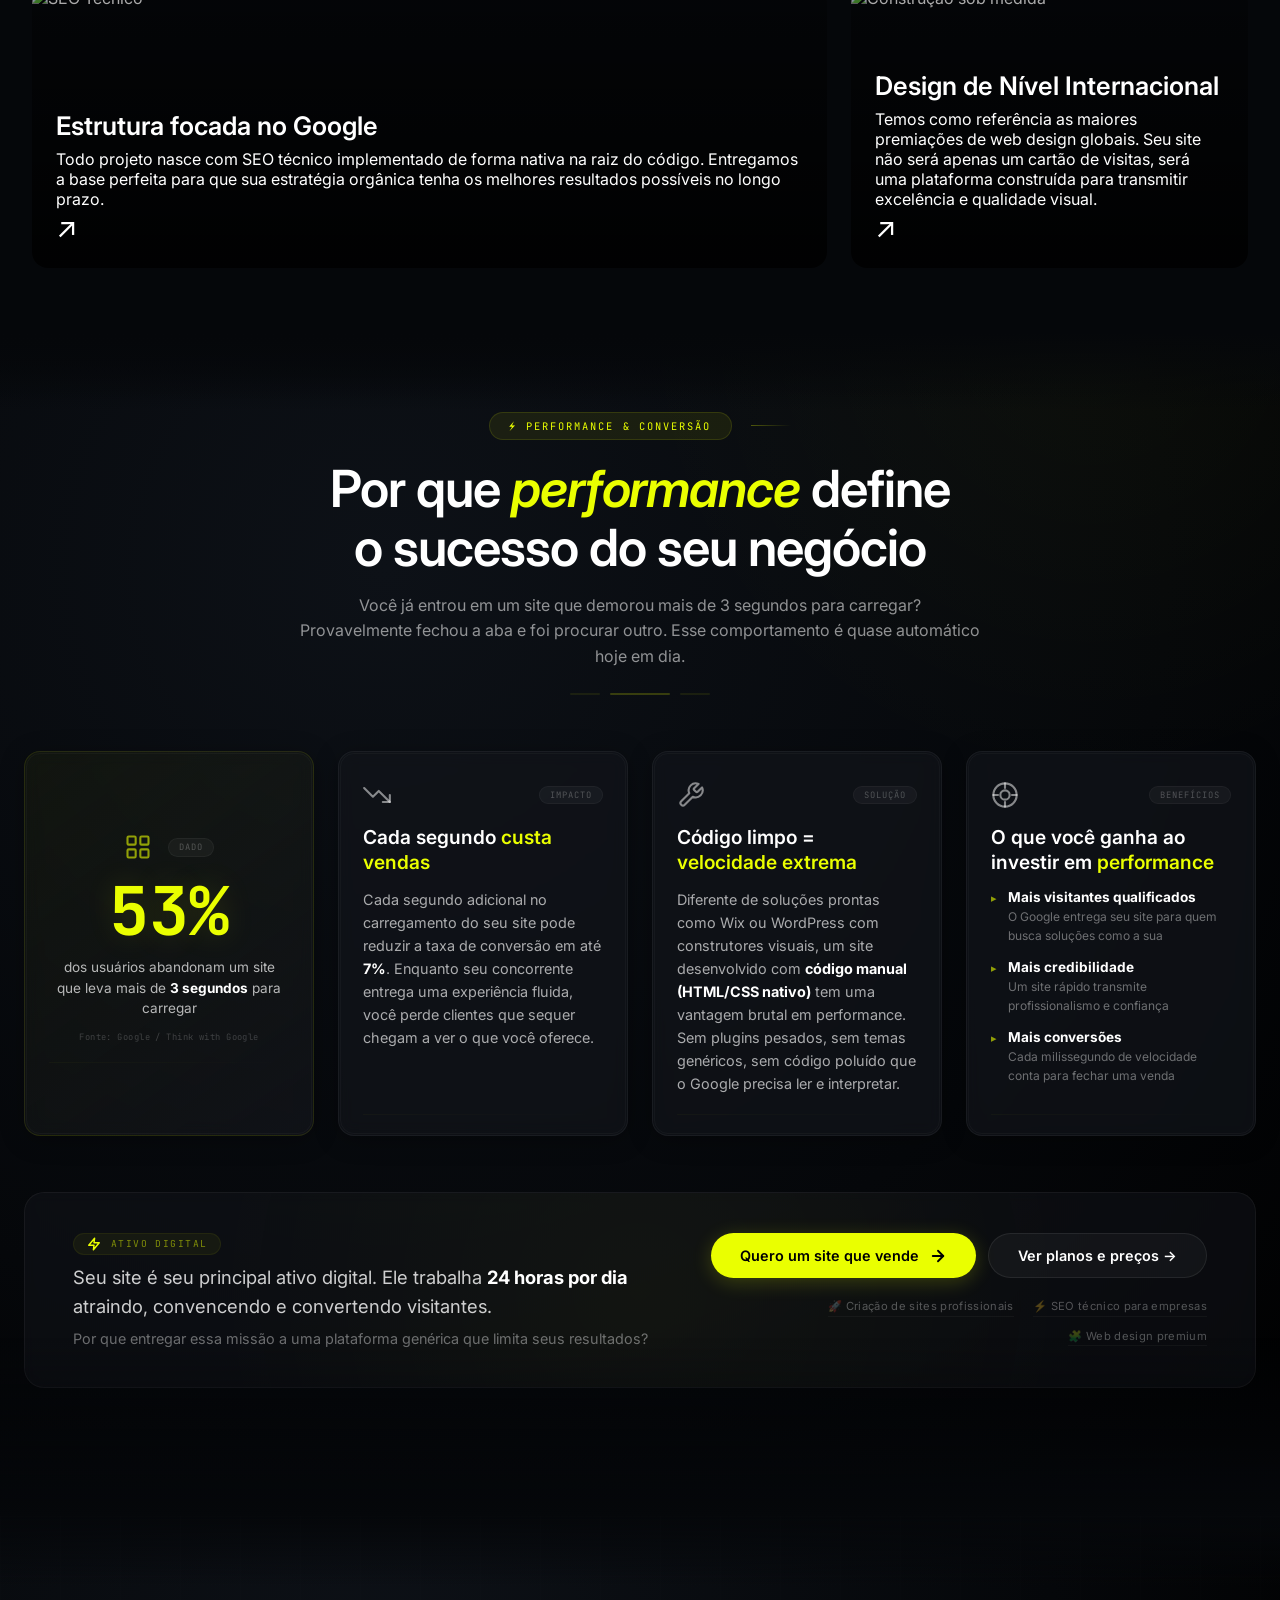
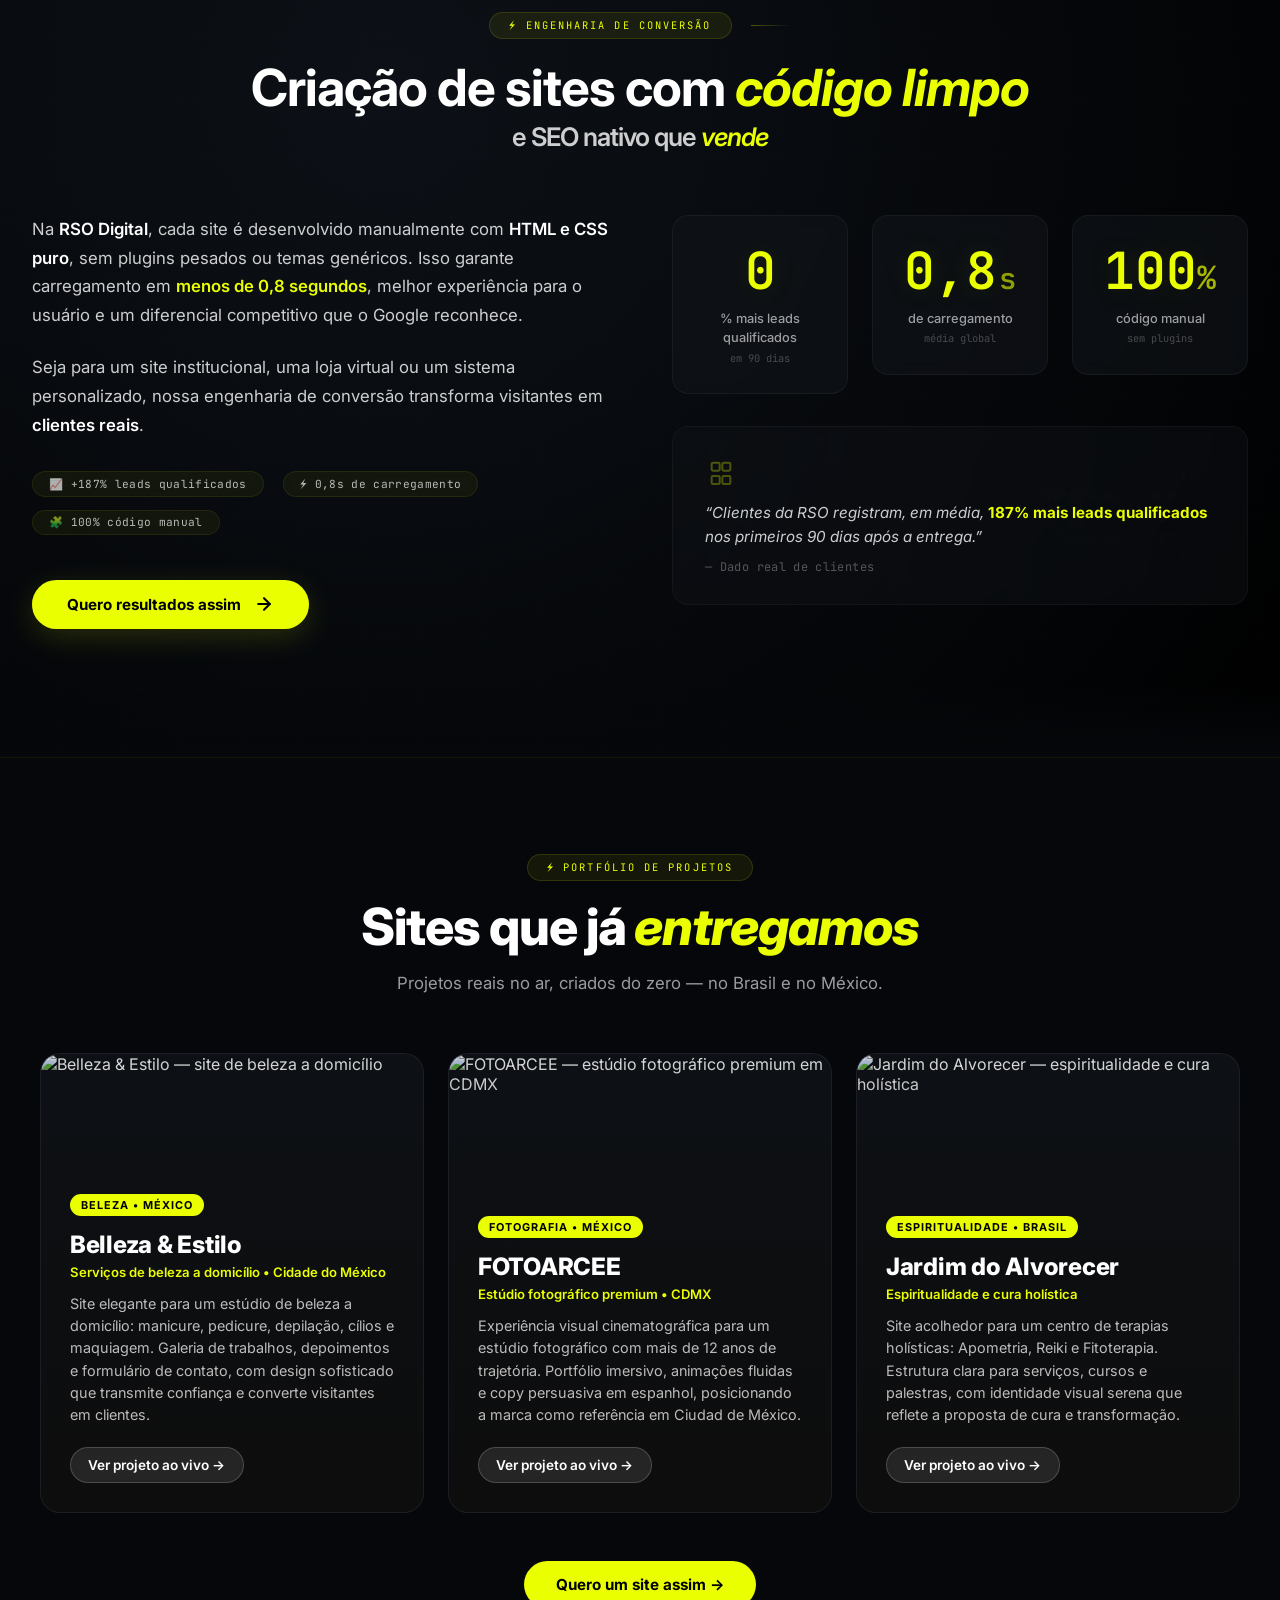
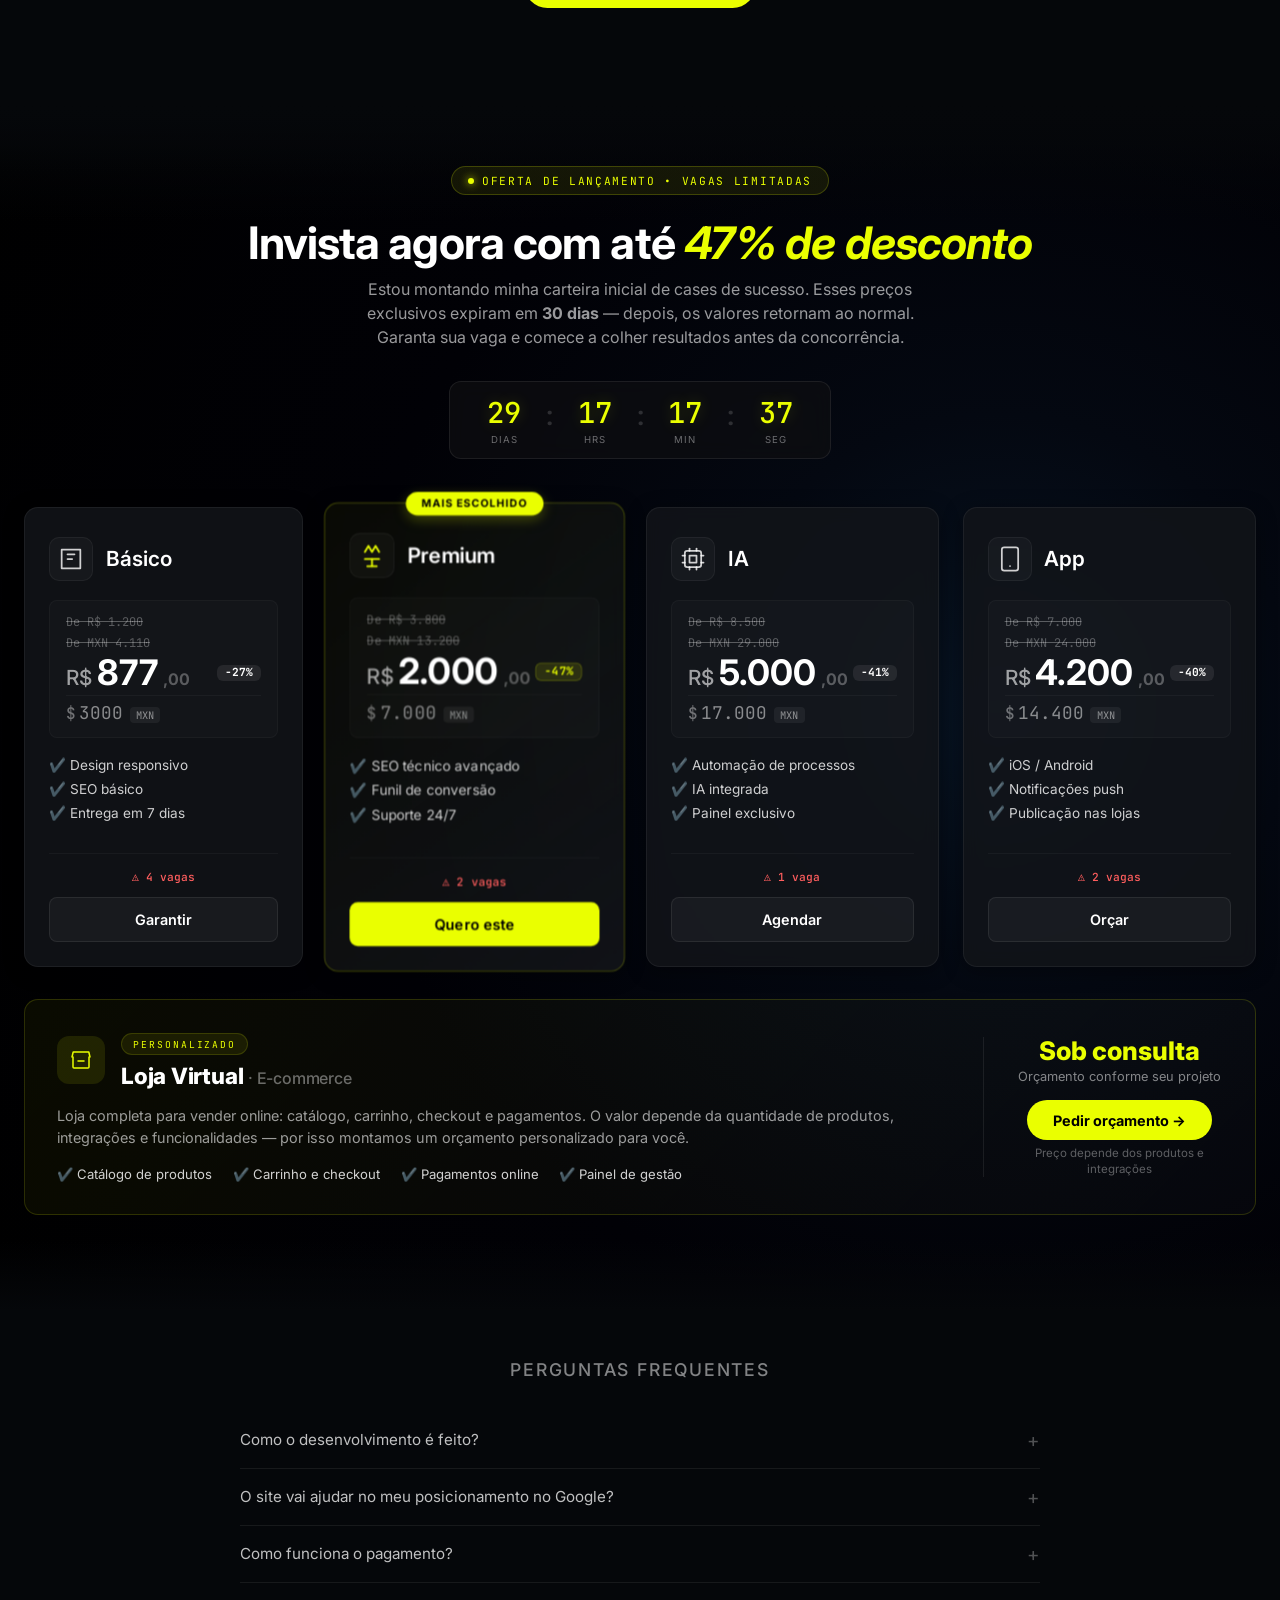
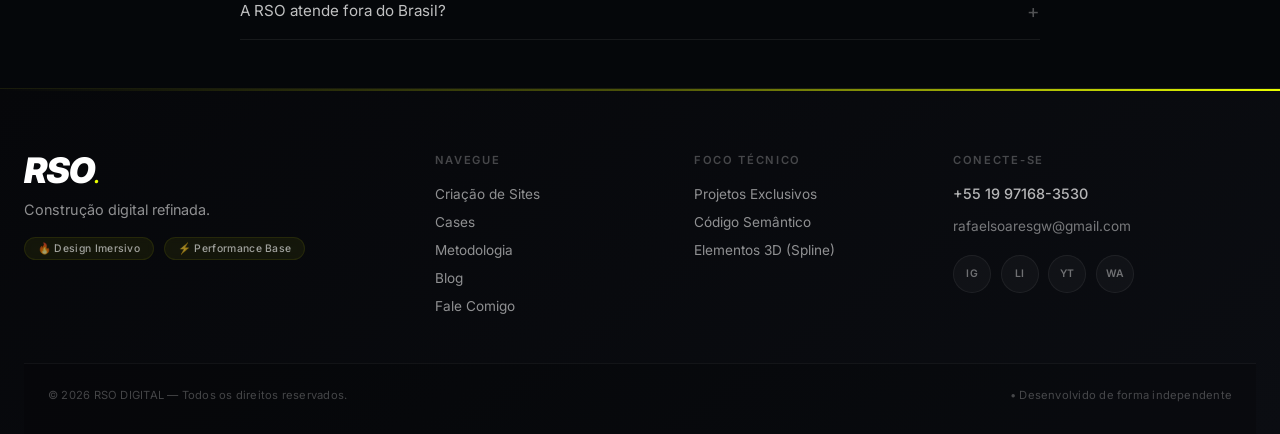
==== commit 5cf3ab8b: "Add files via upload" ====
--- a/index.html
+++ b/index.html
@@ -875,6 +875,57 @@
                             <a href="https://wa.me/5519971683530?text=Ol%C3%A1%21%20Quero%20or%C3%A7ar%20um%20aplicativo.%20Vim%20pelo%20site%20RSO%20Digital." target="_blank" rel="noopener noreferrer" class="promo-cta" onclick="gtag('event', 'whatsapp_click');">Orçar</a>
                         </div>
                     </div>
+
+                    <!-- Plano Loja Virtual / E-commerce (sob consulta) -->
+                    <div class="ecommerce-card">
+                        <style>
+                        .ecommerce-card{grid-column:1 / -1;display:flex;gap:2rem;align-items:center;justify-content:space-between;flex-wrap:wrap;background:linear-gradient(135deg, rgba(234,255,0,0.045), rgba(255,255,255,0.02));border:1px solid rgba(234,255,0,0.16);border-radius:14px;padding:2rem;margin-top:0.5rem;}
+                        .ec-left{flex:1 1 380px;min-width:260px;}
+                        .ec-head{display:flex;align-items:center;gap:1rem;margin-bottom:1rem;}
+                        .ec-icon{width:48px;height:48px;flex:0 0 48px;border-radius:12px;background:rgba(234,255,0,0.1);display:flex;align-items:center;justify-content:center;color:#eaff00;}
+                        .ec-tag{display:inline-block;font-family:'JetBrains Mono',monospace;font-size:0.6rem;letter-spacing:0.2em;text-transform:uppercase;color:#eaff00;background:rgba(234,255,0,0.08);border:1px solid rgba(234,255,0,0.15);padding:0.2rem 0.7rem;border-radius:30px;margin-bottom:0.45rem;}
+                        .ec-name{font-size:1.4rem;color:#fff;font-weight:800;margin:0;letter-spacing:-0.01em;}
+                        .ec-name span{color:rgba(255,255,255,0.4);font-weight:500;font-size:1rem;}
+                        .ec-desc{color:rgba(255,255,255,0.6);font-size:0.9rem;line-height:1.55;margin:0 0 1rem;}
+                        .ec-benefits{display:flex;flex-wrap:wrap;gap:0.5rem 1.3rem;}
+                        .ec-benefits span{color:rgba(255,255,255,0.82);font-size:0.82rem;}
+                        .ec-right{flex:0 0 240px;display:flex;flex-direction:column;align-items:center;text-align:center;gap:0.3rem;border-left:1px solid rgba(255,255,255,0.08);padding-left:2rem;}
+                        .ec-price{font-size:1.6rem;font-weight:800;color:#eaff00;line-height:1.1;}
+                        .ec-price-note{font-size:0.8rem;color:rgba(255,255,255,0.5);}
+                        .ec-cta{margin-top:0.7rem;display:inline-flex;align-items:center;gap:0.4rem;background:#eaff00;color:#000;font-weight:700;padding:0.7rem 1.6rem;border-radius:30px;text-decoration:none;font-size:0.9rem;transition:transform .2s;}
+                        .ec-cta:hover{transform:scale(1.05);}
+                        .ec-sub{font-size:0.72rem;color:rgba(255,255,255,0.35);max-width:210px;line-height:1.4;}
+                        @media(max-width:760px){.ec-right{border-left:none;border-top:1px solid rgba(255,255,255,0.08);padding-left:0;padding-top:1.3rem;flex:1 1 100%;}.ecommerce-card{padding:1.5rem;}}
+                        </style>
+                        <div class="ec-left">
+                            <div class="ec-head">
+                                <div class="ec-icon">
+                                    <svg width="24" height="24" viewBox="0 0 24 24" fill="none" stroke="currentColor" stroke-width="1.5" stroke-linecap="round" stroke-linejoin="round">
+                                        <path d="M3 9l1.2-5h15.6L21 9" />
+                                        <path d="M4 9v10a1 1 0 0 0 1 1h14a1 1 0 0 0 1-1V9" />
+                                        <path d="M9 13h6" />
+                                    </svg>
+                                </div>
+                                <div>
+                                    <span class="ec-tag">PERSONALIZADO</span>
+                                    <h3 class="ec-name">Loja Virtual <span>· E-commerce</span></h3>
+                                </div>
+                            </div>
+                            <p class="ec-desc">Loja completa para vender online: catálogo, carrinho, checkout e pagamentos. O valor depende da quantidade de produtos, integrações e funcionalidades — por isso montamos um orçamento personalizado para você.</p>
+                            <div class="ec-benefits">
+                                <span>✔️ Catálogo de produtos</span>
+                                <span>✔️ Carrinho e checkout</span>
+                                <span>✔️ Pagamentos online</span>
+                                <span>✔️ Painel de gestão</span>
+                            </div>
+                        </div>
+                        <div class="ec-right">
+                            <span class="ec-price">Sob consulta</span>
+                            <span class="ec-price-note">Orçamento conforme seu projeto</span>
+                            <a class="ec-cta" href="https://wa.me/5519971683530?text=Ol%C3%A1%21%20Quero%20um%20or%C3%A7amento%20para%20uma%20Loja%20Virtual%20%28E-commerce%29.%20Vim%20pelo%20site%20RSO%20Digital." target="_blank" rel="noopener noreferrer" onclick="gtag('event', 'whatsapp_click');">Pedir orçamento →</a>
+                            <span class="ec-sub">Preço depende dos produtos e integrações</span>
+                        </div>
+                    </div>
                 </div>
             </div>
         </section>
@@ -1018,67 +1069,102 @@
             }, 120);
         });
 
-        // Relógio local
+        // ===== Relógio + Localização + Clima AO VIVO (baseado no visitante) =====
+        let visitorTZ = null;
         function updateClock() {
-            const now = new Date();
-            const timeString = now.toTimeString().split(' ')[0];
             const display = document.getElementById('datetimeDisplay');
-            if (display) display.textContent = timeString;
+            if (!display) return;
+            try {
+                display.textContent = new Intl.DateTimeFormat('pt-BR', {
+                    hour: '2-digit', minute: '2-digit', second: '2-digit',
+                    hour12: false, timeZone: visitorTZ || undefined
+                }).format(new Date());
+            } catch (e) {
+                display.textContent = new Date().toTimeString().split(' ')[0];
+            }
         }
         setInterval(updateClock, 1000);
         updateClock();
 
-        // Geolocalização + clima (simples)
+        const SPANISH_CC = new Set(['MX','ES','AR','CO','CL','PE','VE','EC','GT','CU','BO','DO','HN','PY','SV','NI','CR','PA','UY','GQ','PR']);
+        const COUNTRY_PT = {BR:'Brasil',MX:'México',US:'Estados Unidos',PT:'Portugal',AR:'Argentina',CO:'Colômbia',CL:'Chile',PE:'Peru',ES:'Espanha',EC:'Equador',VE:'Venezuela',UY:'Uruguai',PY:'Paraguai',BO:'Bolívia',GT:'Guatemala',CR:'Costa Rica',PA:'Panamá',DO:'República Dominicana',CU:'Cuba',HN:'Honduras',SV:'El Salvador',NI:'Nicarágua',PR:'Porto Rico',CA:'Canadá',GB:'Reino Unido',FR:'França',DE:'Alemanha',IT:'Itália'};
+        const COUNTRY_ES = {BR:'Brasil',MX:'México',US:'Estados Unidos',PT:'Portugal',AR:'Argentina',CO:'Colombia',CL:'Chile',PE:'Perú',ES:'España',EC:'Ecuador',VE:'Venezuela',UY:'Uruguay',PY:'Paraguay',BO:'Bolivia',GT:'Guatemala',CR:'Costa Rica',PA:'Panamá',DO:'República Dominicana',CU:'Cuba',HN:'Honduras',SV:'El Salvador',NI:'Nicaragua',PR:'Puerto Rico',CA:'Canadá',GB:'Reino Unido',FR:'Francia',DE:'Alemania',IT:'Italia'};
+        // weathercode -> [PT, ES, ícone dia, ícone noite]
+        const WEATHER = {
+            0:['Céu limpo','Cielo despejado','☀️','🌙'],
+            1:['Predominantemente limpo','Mayormente despejado','🌤️','🌙'],
+            2:['Parcialmente nublado','Parcialmente nublado','⛅','☁️'],
+            3:['Nublado','Nublado','☁️','☁️'],
+            45:['Neblina','Niebla','🌫️','🌫️'],48:['Neblina','Niebla','🌫️','🌫️'],
+            51:['Chuvisco','Llovizna','🌦️','🌧️'],53:['Chuvisco','Llovizna','🌦️','🌧️'],55:['Chuvisco','Llovizna','🌦️','🌧️'],
+            56:['Chuvisco congelante','Llovizna helada','🌧️','🌧️'],57:['Chuvisco congelante','Llovizna helada','🌧️','🌧️'],
+            61:['Chuva leve','Lluvia ligera','🌧️','🌧️'],63:['Chuva','Lluvia','🌧️','🌧️'],65:['Chuva forte','Lluvia fuerte','🌧️','🌧️'],
+            66:['Chuva congelante','Lluvia helada','🌧️','🌧️'],67:['Chuva congelante','Lluvia helada','🌧️','🌧️'],
+            71:['Neve leve','Nieve ligera','❄️','❄️'],73:['Neve','Nieve','❄️','❄️'],75:['Neve forte','Nieve fuerte','❄️','❄️'],77:['Grãos de neve','Granos de nieve','❄️','❄️'],
+            80:['Pancadas','Chubascos','🌦️','🌧️'],81:['Pancadas','Chubascos','🌧️','🌧️'],82:['Pancadas fortes','Aguaceros fuertes','⛈️','⛈️'],
+            85:['Neve','Nieve','❄️','❄️'],86:['Neve forte','Nieve fuerte','❄️','❄️'],
+            95:['Tempestade','Tormenta','⛈️','⛈️'],96:['Tempestade','Tormenta','⛈️','⛈️'],99:['Tempestade','Tormenta','⛈️','⛈️']
+        };
+
+        async function getVisitorInfo() {
+            try {
+                const r = await fetch('https://ipapi.co/json/');
+                if (r.ok) {
+                    const d = await r.json();
+                    if (d && !d.error && (d.city || d.country_code)) {
+                        return { city: d.city, region: d.region, cc: d.country_code, lat: d.latitude, lon: d.longitude, tz: d.timezone };
+                    }
+                }
+            } catch (e) {}
+            try {
+                const r = await fetch('https://ipwho.is/');
+                if (r.ok) {
+                    const d = await r.json();
+                    if (d && d.success !== false) {
+                        return { city: d.city, region: d.region, cc: d.country_code, lat: d.latitude, lon: d.longitude, tz: (d.timezone && d.timezone.id) };
+                    }
+                }
+            } catch (e) {}
+            return null;
+        }
+
         async function fetchLocationAndWeather() {
+            const locDisplay = document.getElementById('locationDisplay');
+            const condDisplay = document.getElementById('weatherCondition');
+            const info = await getVisitorInfo();
+            if (!info) {
+                if (locDisplay) locDisplay.textContent = '—';
+                if (condDisplay) condDisplay.textContent = '—';
+                return;
+            }
+            let es;
+            let saved = null; try { saved = localStorage.getItem('rso_lang'); } catch (e) {}
+            if (saved === 'es') es = true;
+            else if (saved === 'pt') es = false;
+            else es = SPANISH_CC.has(info.cc) || (navigator.language || '').toLowerCase().startsWith('es');
+
+            visitorTZ = info.tz || null;
+            updateClock();
+
+            const country = (es ? COUNTRY_ES : COUNTRY_PT)[info.cc] || '';
+            let place = info.city || '';
+            if (info.region && info.region !== info.city) place = place ? (place + ', ' + info.region) : info.region;
+            if (locDisplay) locDisplay.textContent = country ? (place + ' • ' + country) : (place || '—');
+
             try {
-                const ipRes = await fetch('https://api.ipapi.co/json/');
-                const ipData = await ipRes.json();
-                const city = ipData.city || 'Rio Claro';
-                const region = ipData.region || 'SP';
-                const country = ipData.country_name || 'Brasil';
-                const locDisplay = document.getElementById('locationDisplay');
-                if (locDisplay) locDisplay.textContent = `${city}, ${region} • ${country}`;
-
-                const lat = ipData.latitude || -22.4149;
-                const lon = ipData.longitude || -47.5651;
-                const weatherRes = await fetch(
-                    `https://api.open-meteo.com/v1/forecast?latitude=${lat}&longitude=${lon}&current_weather=true&timezone=auto`
-                );
-                const weatherData = await weatherRes.json();
-                const temp = weatherData.current_weather?.temperature || '--';
-                const cond = weatherData.current_weather?.weathercode || 0;
-                const tempDisplay = document.getElementById('tempValue');
-                if (tempDisplay) tempDisplay.textContent = temp;
-                const condDisplay = document.getElementById('weatherCondition');
-                const iconDisplay = document.getElementById('weatherIcon');
-                const conditions = {
-                    0: ['Céu limpo', '☀️'],
-                    1: ['Parcialmente nublado', '⛅'],
-                    2: ['Nublado', '☁️'],
-                    3: ['Nublado', '☁️'],
-                    45: ['Neblina', '🌫️'],
-                    48: ['Neblina', '🌫️'],
-                    51: ['Chuvisco', '🌦️'],
-                    61: ['Chuva', '🌧️'],
-                    63: ['Chuva', '🌧️'],
-                    71: ['Neve', '❄️'],
-                    80: ['Pancadas', '🌧️'],
-                    95: ['Tempestade', '⛈️']
-                };
-                const [desc, icon] = conditions[cond] || ['Sincronizando', '🌎'];
-                if (condDisplay) condDisplay.textContent = desc;
-                if (iconDisplay) iconDisplay.textContent = icon;
-            } catch (e) {
-                console.warn('Erro ao buscar dados de localização/clima', e);
-                const locDisplay = document.getElementById('locationDisplay');
-                if (locDisplay) locDisplay.textContent = 'Rio Claro, SP • Brasil';
-                const tempDisplay = document.getElementById('tempValue');
-                if (tempDisplay) tempDisplay.textContent = '22';
-                const condDisplay = document.getElementById('weatherCondition');
-                if (condDisplay) condDisplay.textContent = 'Ensolarado';
-                const iconDisplay = document.getElementById('weatherIcon');
-                if (iconDisplay) iconDisplay.textContent = '☀️';
-            }
+                const wr = await fetch('https://api.open-meteo.com/v1/forecast?latitude=' + info.lat + '&longitude=' + info.lon + '&current_weather=true&timezone=auto');
+                const wd = await wr.json();
+                const cw = wd.current_weather || {};
+                const temp = Math.round(cw.temperature);
+                const code = (cw.weathercode != null) ? cw.weathercode : 0;
+                const isDay = (cw.is_day != null) ? cw.is_day : 1;
+                const tempEl = document.getElementById('tempValue');
+                if (tempEl && !isNaN(temp)) tempEl.textContent = temp;
+                const w = WEATHER[code] || ['Sincronizando', 'Sincronizando', '🌎', '🌎'];
+                if (condDisplay) condDisplay.textContent = es ? w[1] : w[0];
+                const iconEl = document.getElementById('weatherIcon');
+                if (iconEl) iconEl.textContent = isDay ? w[2] : w[3];
+            } catch (e) {}
         }
         fetchLocationAndWeather();
 
--- a/style.css
+++ b/style.css
@@ -209,7 +209,7 @@
     text-shadow: 0 0 60px rgba(234, 255, 0, 0.15);
     display: inline-block;
     line-height: 1;
-    padding: 0.6em 0.1em 0.7em;
+    padding: 0.6em 0.45em 0.7em 0.3em;
     overflow: visible;
     transform: scale(1);
     box-decoration-break: clone;
@@ -3133,4 +3133,34 @@
     background:
         linear-gradient(to bottom, #05070a, rgba(5,7,10,0) 70px, rgba(5,7,10,0) calc(100% - 70px), #05070a),
         radial-gradient(circle at 78% 50%, #081423 0%, #040811 25%, #010106 55%, #000000 100%);
+}
+/* ============================================================
+   Botão "Ver projeto ao vivo →" dos cases (páginas internas)
+   A classe .explore-link não tinha estilo — ficava link cru.
+   Agora é um botão pill com o acento do site, que preenche no hover.
+   ============================================================ */
+.explore-link {
+    display: inline-flex;
+    align-items: center;
+    gap: 0.5rem;
+    padding: 0.75rem 1.6rem;
+    border: 1px solid rgba(234, 255, 0, 0.35);
+    border-radius: 40px;
+    background: rgba(234, 255, 0, 0.06);
+    color: #eaff00;
+    font-weight: 600;
+    font-size: 0.9rem;
+    text-decoration: none;
+    width: fit-content;
+    transition: background 0.25s ease, color 0.25s ease, border-color 0.25s ease, transform 0.2s ease, box-shadow 0.25s ease;
+}
+.explore-link:hover {
+    background: #eaff00;
+    color: #000;
+    border-color: #eaff00;
+    transform: translateY(-2px);
+    box-shadow: 0 8px 24px rgba(234, 255, 0, 0.22);
+}
+.explore-link:active {
+    transform: translateY(0);
 }
--- a/style.css
+++ b/style.css
@@ -209,7 +209,7 @@
     text-shadow: 0 0 60px rgba(234, 255, 0, 0.15);
     display: inline-block;
     line-height: 1;
-    padding: 0.6em 0.1em 0.7em;
+    padding: 0.6em 0.45em 0.7em 0.3em;
     overflow: visible;
     transform: scale(1);
     box-decoration-break: clone;
@@ -3133,4 +3133,34 @@
     background:
         linear-gradient(to bottom, #05070a, rgba(5,7,10,0) 70px, rgba(5,7,10,0) calc(100% - 70px), #05070a),
         radial-gradient(circle at 78% 50%, #081423 0%, #040811 25%, #010106 55%, #000000 100%);
+}
+/* ============================================================
+   Botão "Ver projeto ao vivo →" dos cases (páginas internas)
+   A classe .explore-link não tinha estilo — ficava link cru.
+   Agora é um botão pill com o acento do site, que preenche no hover.
+   ============================================================ */
+.explore-link {
+    display: inline-flex;
+    align-items: center;
+    gap: 0.5rem;
+    padding: 0.75rem 1.6rem;
+    border: 1px solid rgba(234, 255, 0, 0.35);
+    border-radius: 40px;
+    background: rgba(234, 255, 0, 0.06);
+    color: #eaff00;
+    font-weight: 600;
+    font-size: 0.9rem;
+    text-decoration: none;
+    width: fit-content;
+    transition: background 0.25s ease, color 0.25s ease, border-color 0.25s ease, transform 0.2s ease, box-shadow 0.25s ease;
+}
+.explore-link:hover {
+    background: #eaff00;
+    color: #000;
+    border-color: #eaff00;
+    transform: translateY(-2px);
+    box-shadow: 0 8px 24px rgba(234, 255, 0, 0.22);
+}
+.explore-link:active {
+    transform: translateY(0);
 }
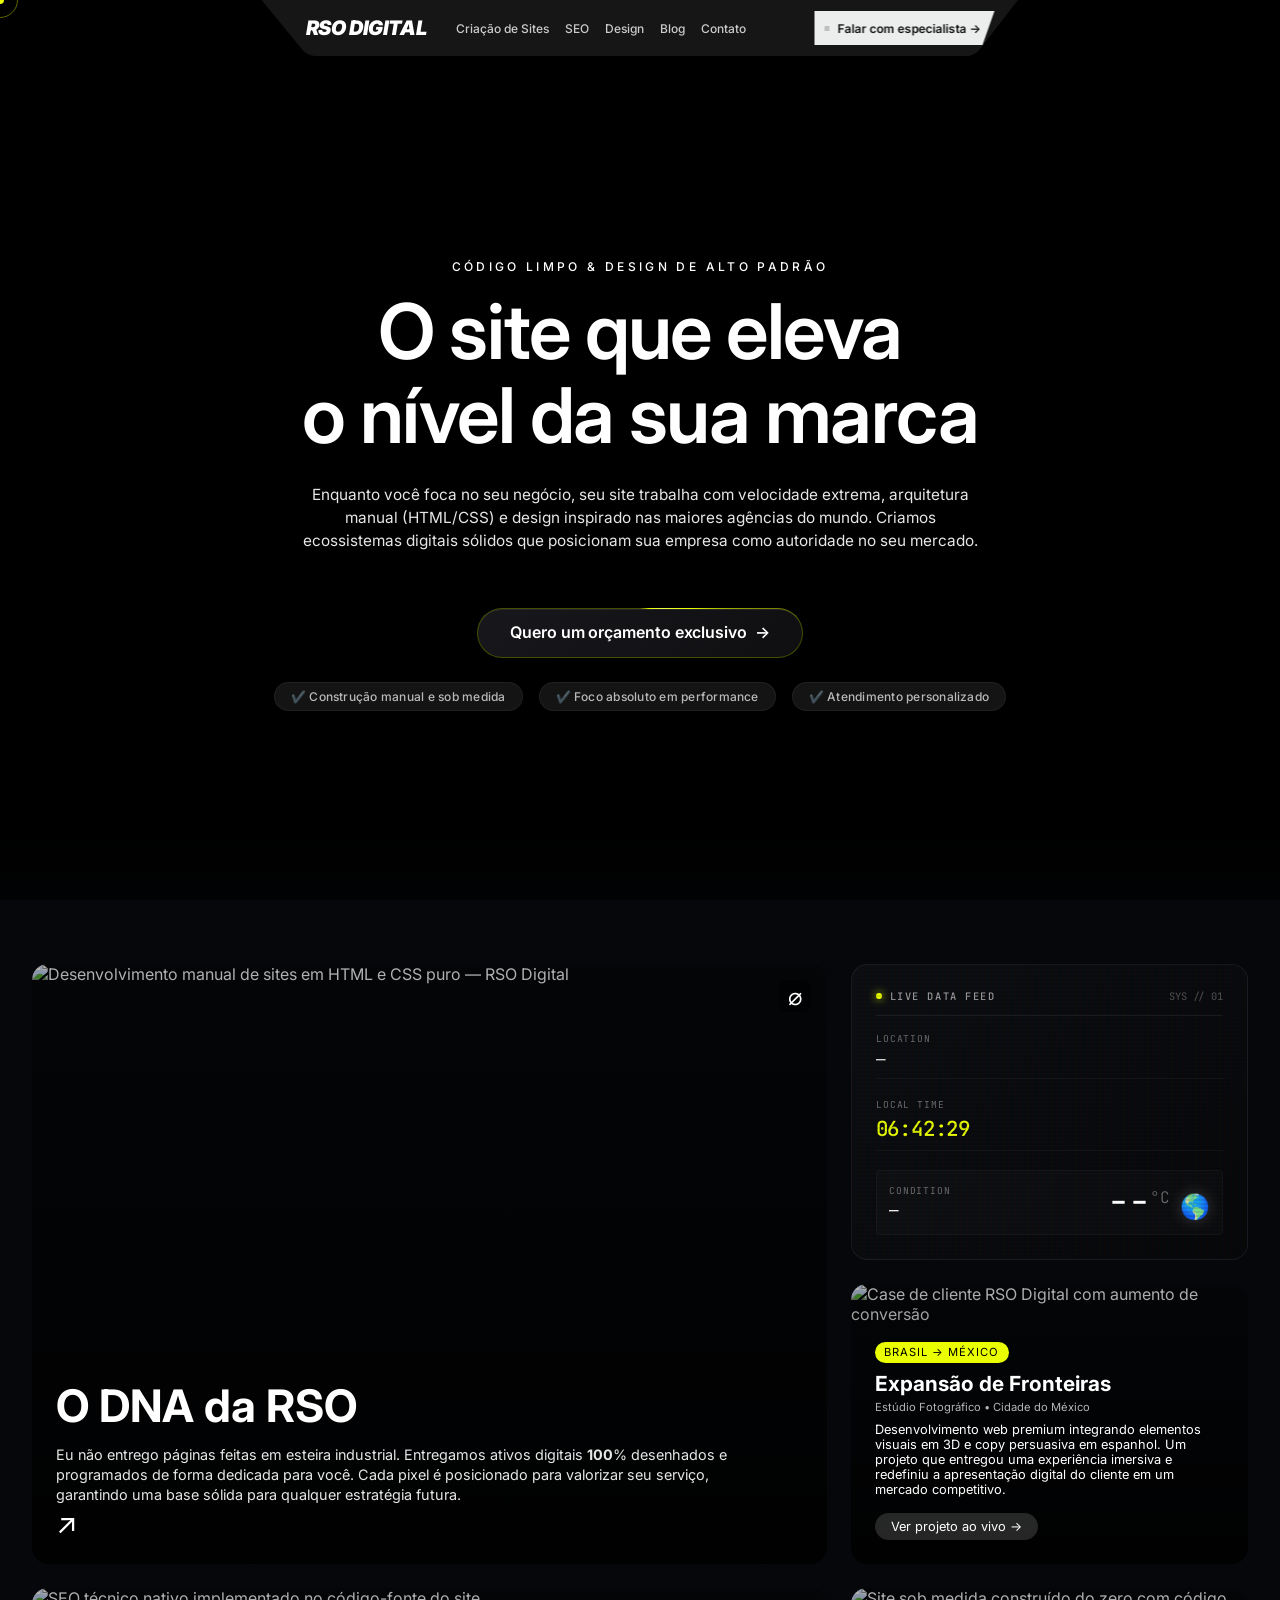
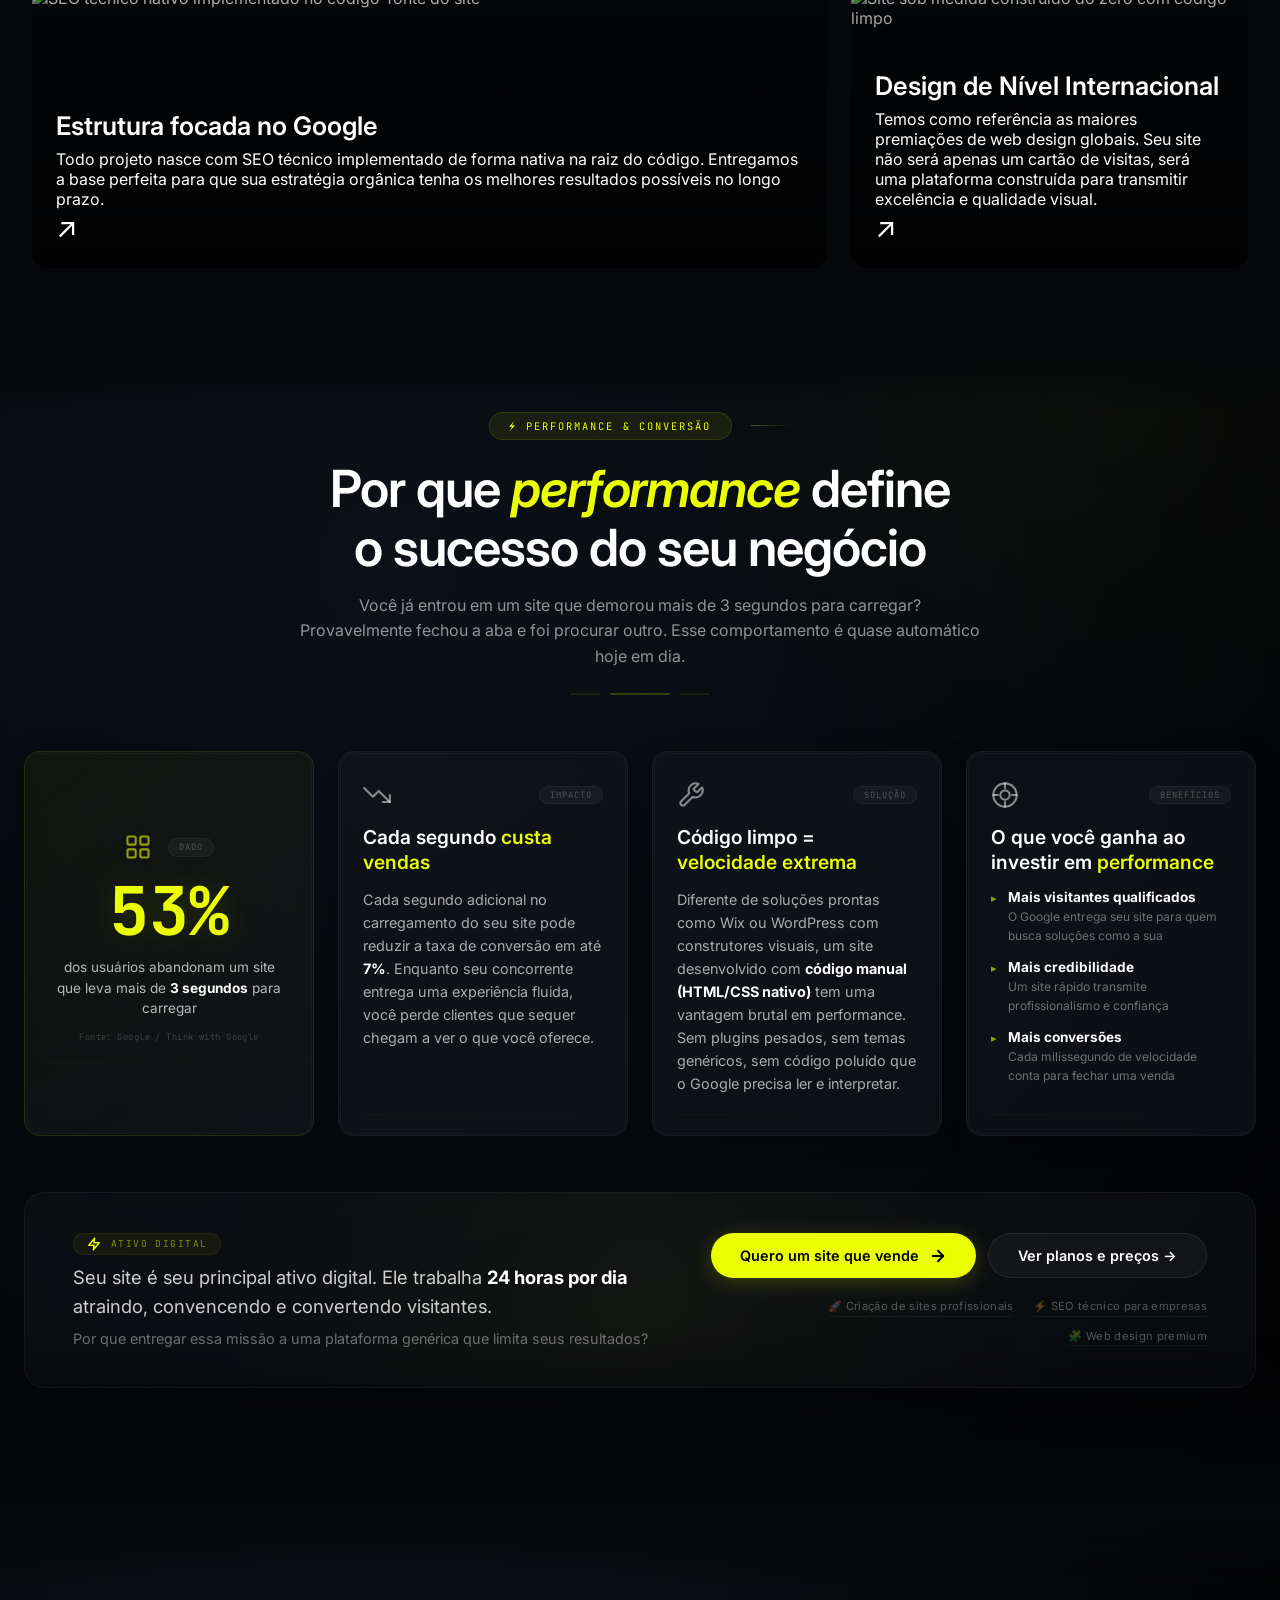
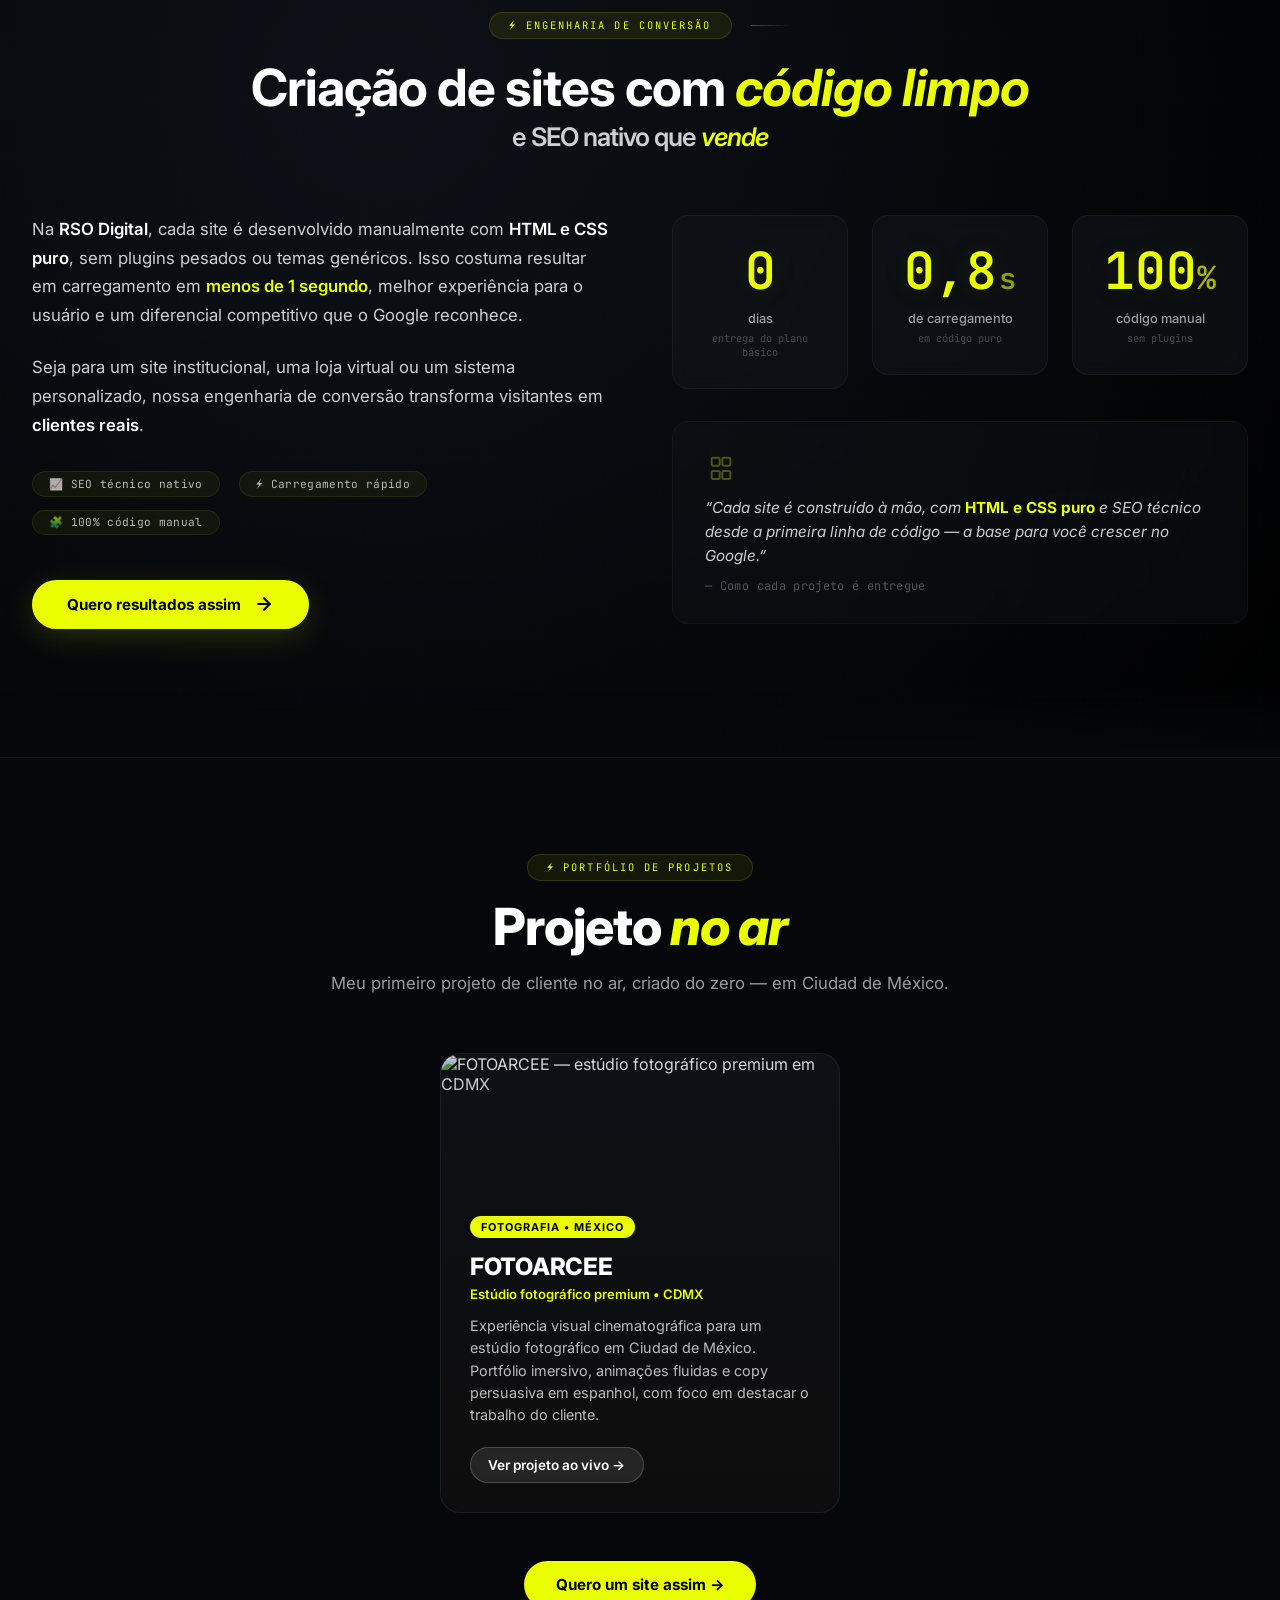
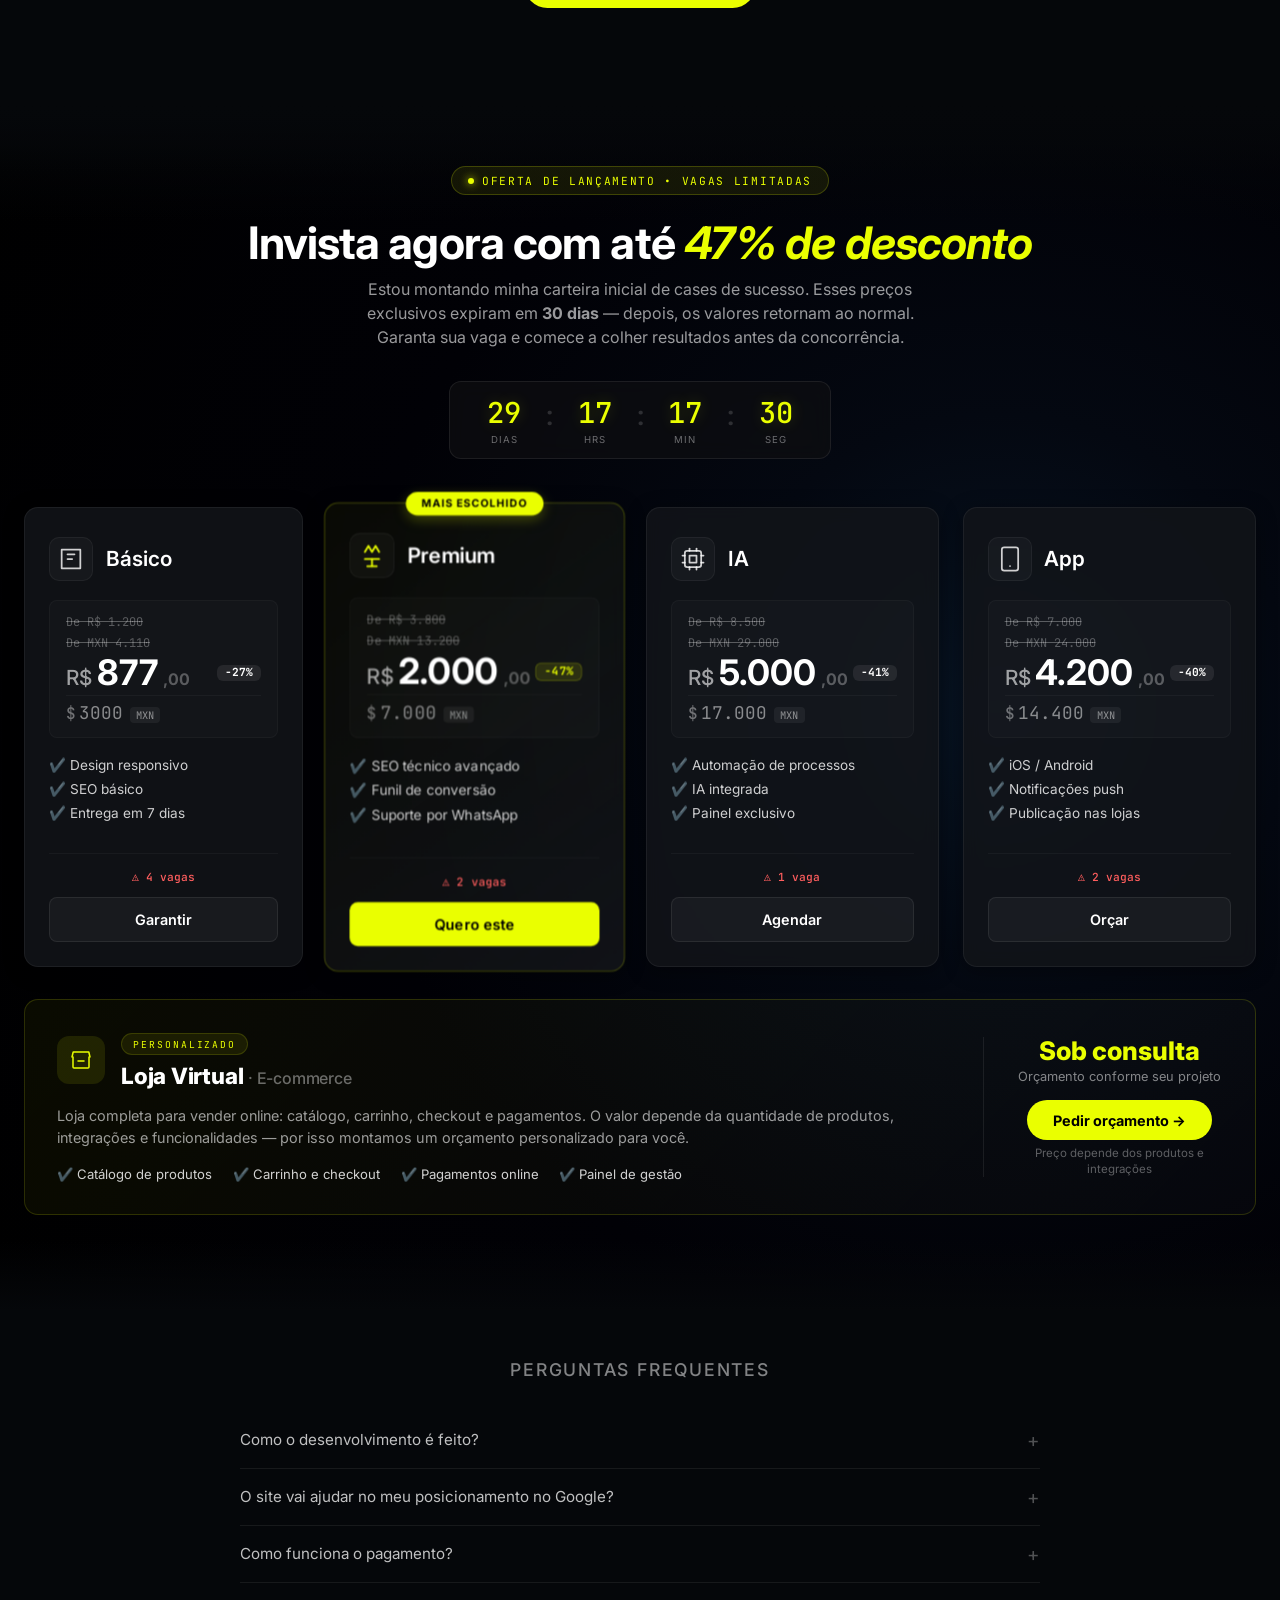
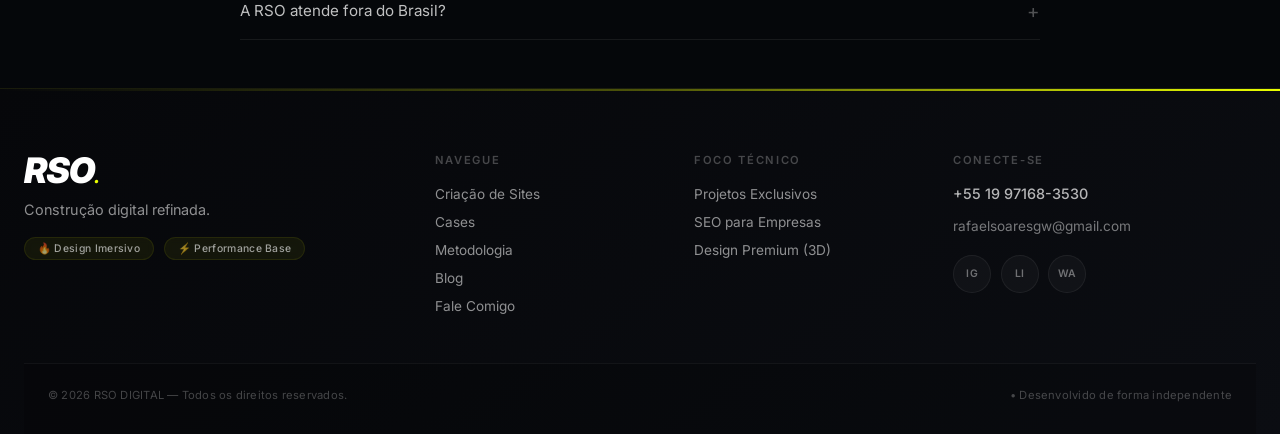
==== commit f81c762b: "Add files via upload" ====
--- a/index.html
+++ b/index.html
@@ -35,7 +35,6 @@
     <link rel="canonical" href="https://rsomarketing.com/">
 
     <link rel="alternate" hreflang="pt-BR" href="https://rsomarketing.com/">
-    <link rel="alternate" hreflang="es-MX" href="https://rsomarketing.com/mx/">
     <link rel="alternate" hreflang="x-default" href="https://rsomarketing.com/">
 
     <link rel="sitemap" type="application/xml" href="/sitemap.xml">
@@ -267,7 +266,7 @@
                 <div class="dashboard-block about-block" id="engenharia">
                     <div class="card-dashboard">
                         <div class="card-bg">
-                            <img src="https://images.unsplash.com/photo-1551288049-bebda4e38f71?w=800&h=500&fit=crop" alt="Desenvolvimento manual" loading="lazy" decoding="async">
+                            <img src="https://images.unsplash.com/photo-1551288049-bebda4e38f71?w=800&h=500&fit=crop" alt="Desenvolvimento manual de sites em HTML e CSS puro — RSO Digital" loading="lazy" decoding="async">
                             <div class="overlay-gradient"></div>
                         </div>
                         <div class="card-content">
@@ -314,12 +313,12 @@
                 <div class="dashboard-block event-block" id="cases">
                     <div class="card-dashboard">
                         <div class="card-bg">
-                            <img src="https://images.unsplash.com/photo-1557804506-669a67965ba0?w=600&h=400&fit=crop" alt="Resultado de cliente" loading="lazy" decoding="async">
+                            <img src="https://images.unsplash.com/photo-1557804506-669a67965ba0?w=600&h=400&fit=crop" alt="Case de cliente RSO Digital com aumento de conversão" loading="lazy" decoding="async">
                             <div class="overlay-gradient"></div>
                         </div>
                         <div class="card-content event-content">
                             <div class="event-header">
-                                <span class="event-tag">Atuação Global</span>
+                                <span class="event-tag">Brasil → México</span>
                             </div>
                             <h3>Expansão de Fronteiras</h3>
                             <p class="event-date">Estúdio Fotográfico • Cidade do México</p>
@@ -331,7 +330,7 @@
                 <div class="dashboard-block service-block">
                     <div class="card-dashboard">
                         <div class="card-bg">
-                            <img src="https://images.unsplash.com/photo-1460925895917-afdab827c52f?w=600&h=400&fit=crop" alt="SEO Técnico" loading="lazy" decoding="async">
+                            <img src="https://images.unsplash.com/photo-1460925895917-afdab827c52f?w=600&h=400&fit=crop" alt="SEO técnico nativo implementado no código-fonte do site" loading="lazy" decoding="async">
                             <div class="overlay-gradient"></div>
                         </div>
                         <div class="card-content service-content">
@@ -344,7 +343,7 @@
                 <div class="dashboard-block service-block">
                     <div class="card-dashboard">
                         <div class="card-bg">
-                            <img src="https://images.unsplash.com/photo-1555066931-4365d14bab8c?w=600&h=400&fit=crop" alt="Construção sob medida" loading="lazy" decoding="async">
+                            <img src="https://images.unsplash.com/photo-1555066931-4365d14bab8c?w=600&h=400&fit=crop" alt="Site sob medida construído do zero com código limpo" loading="lazy" decoding="async">
                             <div class="overlay-gradient"></div>
                         </div>
                         <div class="card-content service-content">
@@ -544,7 +543,7 @@
                         <p>
                             Na <strong>RSO Digital</strong>, cada site é desenvolvido manualmente com
                             <strong>HTML e CSS puro</strong>, sem plugins pesados ou temas genéricos.
-                            Isso garante carregamento em <strong class="highlight">menos de 0,8 segundos</strong>,
+                            Isso costuma resultar em carregamento em <strong class="highlight">menos de 1 segundo</strong>,
                             melhor experiência para o usuário e um diferencial competitivo que o Google reconhece.
                         </p>
                         <p>
@@ -552,8 +551,8 @@
                             nossa engenharia de conversão transforma visitantes em <strong>clientes reais</strong>.
                         </p>
                         <div class="seo-premium-results">
-                            <span class="result-badge">📈 +187% leads qualificados</span>
-                            <span class="result-badge">⚡ 0,8s de carregamento</span>
+                            <span class="result-badge">📈 SEO técnico nativo</span>
+                            <span class="result-badge">⚡ Carregamento rápido</span>
                             <span class="result-badge">🧩 100% código manual</span>
                         </div>
                         <a href="https://wa.me/5519971683530?text=Ol%C3%A1!%20Quero%20um%20site%20com%20c%C3%B3digo%20limpo%20e%20SEO%20nativo." target="_blank" rel="noopener noreferrer" class="seo-premium-btn" onclick="gtag('event', 'whatsapp_click');">
@@ -568,14 +567,14 @@
                     <!-- Coluna direita: números em destaque + depoimento -->
                     <div class="seo-premium-stats">
                         <div class="stat-block">
-                            <div class="stat-number" data-count="187">0</div>
-                            <span class="stat-label">% mais leads qualificados</span>
-                            <span class="stat-period">em 90 dias</span>
+                            <div class="stat-number" data-count="7">0</div>
+                            <span class="stat-label">dias</span>
+                            <span class="stat-period">entrega do plano básico</span>
                         </div>
                         <div class="stat-block">
                             <div class="stat-number">0,8<span class="stat-decimal">s</span></div>
                             <span class="stat-label">de carregamento</span>
-                            <span class="stat-period">média global</span>
+                            <span class="stat-period">em código puro</span>
                         </div>
                         <div class="stat-block">
                             <div class="stat-number">100<span class="stat-percent">%</span></div>
@@ -591,10 +590,10 @@
                                 <path d="M18 21h-4a1 1 0 0 1-1-1v-4a1 1 0 0 1 1-1h4a1 1 0 0 1 1 1v4a1 1 0 0 1-1 1z" />
                             </svg>
                             <blockquote>
-                                “Clientes da RSO registram, em média, <strong>187% mais leads qualificados</strong>
-                                nos primeiros 90 dias após a entrega.”
+                                “Cada site é construído à mão, com <strong>HTML e CSS puro</strong> e SEO técnico
+                                desde a primeira linha de código — a base para você crescer no Google.”
                             </blockquote>
-                            <cite>— Dado real de clientes</cite>
+                            <cite>— Como cada projeto é entregue</cite>
                         </div>
                     </div>
                 </div>
@@ -604,7 +603,7 @@
                     <span class="code-line">{</span>
                     <span class="code-line">  "performance": "0.8s"</span>
                     <span class="code-line">  "seo": "nativo"</span>
-                    <span class="code-line">  "conversão": "187%"</span>
+                    <span class="code-line">  "código": "100% manual"</span>
                     <span class="code-line">}</span>
                 </div>
 
@@ -622,7 +621,7 @@
             .portfolio-title{font-size:clamp(2rem,5vw,3.2rem);line-height:1.05;color:#fff;font-weight:800;letter-spacing:-0.02em;margin:0 0 1rem;}
             .portfolio-title .highlight{color:#eaff00;font-style:italic;}
             .portfolio-sub{color:rgba(255,255,255,0.6);font-size:1.05rem;max-width:620px;margin:0 auto;line-height:1.6;}
-            .portfolio-grid{display:grid;grid-template-columns:repeat(3,1fr);gap:1.5rem;}
+            .portfolio-grid{display:grid;grid-template-columns:minmax(0,400px);justify-content:center;gap:1.5rem;}
             .pf-card{position:relative;border-radius:20px;overflow:hidden;background:#0d1117;border:1px solid rgba(255,255,255,0.06);min-height:460px;display:flex;flex-direction:column;justify-content:flex-end;transition:transform .35s ease,border-color .35s ease;}
             .pf-card:hover{transform:translateY(-6px);border-color:rgba(234,255,0,0.35);}
             .pf-bg{position:absolute;inset:0;z-index:0;}
@@ -646,22 +645,10 @@
                     <div class="portfolio-tag-wrap">
                         <span class="portfolio-tag">⚡ PORTFÓLIO DE PROJETOS</span>
                     </div>
-                    <h2 class="portfolio-title">Sites que já <span class="highlight">entregamos</span></h2>
-                    <p class="portfolio-sub">Projetos reais no ar, criados do zero — no Brasil e no México.</p>
+                    <h2 class="portfolio-title">Projeto <span class="highlight">no ar</span></h2>
+                    <p class="portfolio-sub">Meu primeiro projeto de cliente no ar, criado do zero — em Ciudad de México.</p>
                 </div>
                 <div class="portfolio-grid">
-
-                    <article class="pf-card">
-                        <div class="pf-bg"><img src="https://lovely-crisp-7517c2.netlify.app/assets/pexels-laura-garcia-1667452-4006692.jpg" alt="Belleza &amp; Estilo — site de beleza a domicílio" loading="lazy" decoding="async"></div>
-                        <div class="pf-overlay"></div>
-                        <div class="pf-content">
-                            <span class="pf-cat">Beleza • México</span>
-                            <h3 class="pf-name">Belleza &amp; Estilo</h3>
-                            <p class="pf-role">Serviços de beleza a domicílio • Cidade do México</p>
-                            <p class="pf-desc">Site elegante para um estúdio de beleza a domicílio: manicure, pedicure, depilação, cílios e maquiagem. Galeria de trabalhos, depoimentos e formulário de contato, com design sofisticado que transmite confiança e converte visitantes em clientes.</p>
-                            <a class="pf-btn" href="https://lovely-crisp-7517c2.netlify.app/" target="_blank" rel="noopener noreferrer">Ver projeto ao vivo →</a>
-                        </div>
-                    </article>
 
                     <article class="pf-card">
                         <div class="pf-bg"><img src="https://fotoarcee.com.mx/img/fd3PfavaULEOqoI2kVj4XmiR5g.webp" alt="FOTOARCEE — estúdio fotográfico premium em CDMX" loading="lazy" decoding="async"></div>
@@ -670,20 +657,8 @@
                             <span class="pf-cat">Fotografia • México</span>
                             <h3 class="pf-name">FOTOARCEE</h3>
                             <p class="pf-role">Estúdio fotográfico premium • CDMX</p>
-                            <p class="pf-desc">Experiência visual cinematográfica para um estúdio fotográfico com mais de 12 anos de trajetória. Portfólio imersivo, animações fluidas e copy persuasiva em espanhol, posicionando a marca como referência em Ciudad de México.</p>
+                            <p class="pf-desc">Experiência visual cinematográfica para um estúdio fotográfico em Ciudad de México. Portfólio imersivo, animações fluidas e copy persuasiva em espanhol, com foco em destacar o trabalho do cliente.</p>
                             <a class="pf-btn" href="https://fotoarcee.com.mx" target="_blank" rel="noopener noreferrer">Ver projeto ao vivo →</a>
-                        </div>
-                    </article>
-
-                    <article class="pf-card">
-                        <div class="pf-bg"><img src="https://images.unsplash.com/photo-1506126613408-eca07ce68773?w=800&amp;h=600&amp;fit=crop" alt="Jardim do Alvorecer — espiritualidade e cura holística" loading="lazy" decoding="async"></div>
-                        <div class="pf-overlay"></div>
-                        <div class="pf-content">
-                            <span class="pf-cat">Espiritualidade • Brasil</span>
-                            <h3 class="pf-name">Jardim do Alvorecer</h3>
-                            <p class="pf-role">Espiritualidade e cura holística</p>
-                            <p class="pf-desc">Site acolhedor para um centro de terapias holísticas: Apometria, Reiki e Fitoterapia. Estrutura clara para serviços, cursos e palestras, com identidade visual serena que reflete a proposta de cura e transformação.</p>
-                            <a class="pf-btn" href="https://rafaelsoaresgw.github.io/jardim/" target="_blank" rel="noopener noreferrer">Ver projeto ao vivo →</a>
                         </div>
                     </article>
 
@@ -792,7 +767,7 @@
                         <ul class="benefits-list">
                             <li>✔️ SEO técnico avançado</li>
                             <li>✔️ Funil de conversão</li>
-                            <li>✔️ Suporte 24/7</li>
+                            <li>✔️ Suporte por WhatsApp</li>
                         </ul>
                         <div class="card-footer">
                             <span class="scarcity-text">⚠️ 2 vagas</span>
@@ -971,7 +946,7 @@
                             <span style="opacity: 0.4; font-size: 1.2rem;">+</span>
                         </summary>
                         <div itemprop="acceptedAnswer" itemscope itemtype="https://schema.org/Answer">
-                            <p itemprop="text" style="color: rgba(255,255,255,0.45); font-size: 0.88rem; line-height: 1.7; margin-top: 0.75rem;">Atualmente, mantenho forte operação com clientes no Brasil e no México. Posso desenvolver projetos em português, espanhol, com fluidez total no faturamento em BRL ou MXN, acompanhando suas especificidades culturais e comerciais.</p>
+                            <p itemprop="text" style="color: rgba(255,255,255,0.45); font-size: 0.88rem; line-height: 1.7; margin-top: 0.75rem;">Sim. Atendo projetos no Brasil e no México — inclusive um estúdio fotográfico em Ciudad de México. Desenvolvo em português e espanhol, com faturamento em BRL ou MXN e atenção às particularidades culturais e comerciais de cada mercado.</p>
                         </div>
                     </details>
 
@@ -1007,8 +982,8 @@
                 <h4 class="footer-heading">Foco Técnico</h4>
                 <ul class="footer-links">
                     <li><a href="/criacao-de-sites.html">Projetos Exclusivos</a></li>
-                    <li><a href="#">Código Semântico</a></li>
-                    <li><a href="#">Elementos 3D (Spline)</a></li>
+                    <li><a href="/seo-para-empresas.html">SEO para Empresas</a></li>
+                    <li><a href="/design-premium.html">Design Premium (3D)</a></li>
                 </ul>
             </div>
 
@@ -1021,10 +996,9 @@
                     <a href="mailto:contato@rsomarketing.com">rafaelsoaresgw@gmail.com</a>
                 </p>
                 <div class="footer-social">
-                    <a href="#" aria-label="Instagram" class="social-link">IG</a>
-                    <a href="#" aria-label="LinkedIn" class="social-link">LI</a>
-                    <a href="#" aria-label="YouTube" class="social-link">YT</a>
-                    <a href="#" aria-label="WhatsApp" class="social-link">WA</a>
+                    <a href="https://instagram.com/rsodigital" target="_blank" rel="noopener noreferrer" aria-label="Instagram da RSO Digital" class="social-link">IG</a>
+                    <a href="https://linkedin.com/company/rsodigital" target="_blank" rel="noopener noreferrer" aria-label="LinkedIn da RSO Digital" class="social-link">LI</a>
+                    <a href="https://wa.me/5519971683530" target="_blank" rel="noopener noreferrer" aria-label="WhatsApp da RSO Digital" class="social-link" onclick="gtag('event', 'whatsapp_click');">WA</a>
                 </div>
             </div>
         </div>
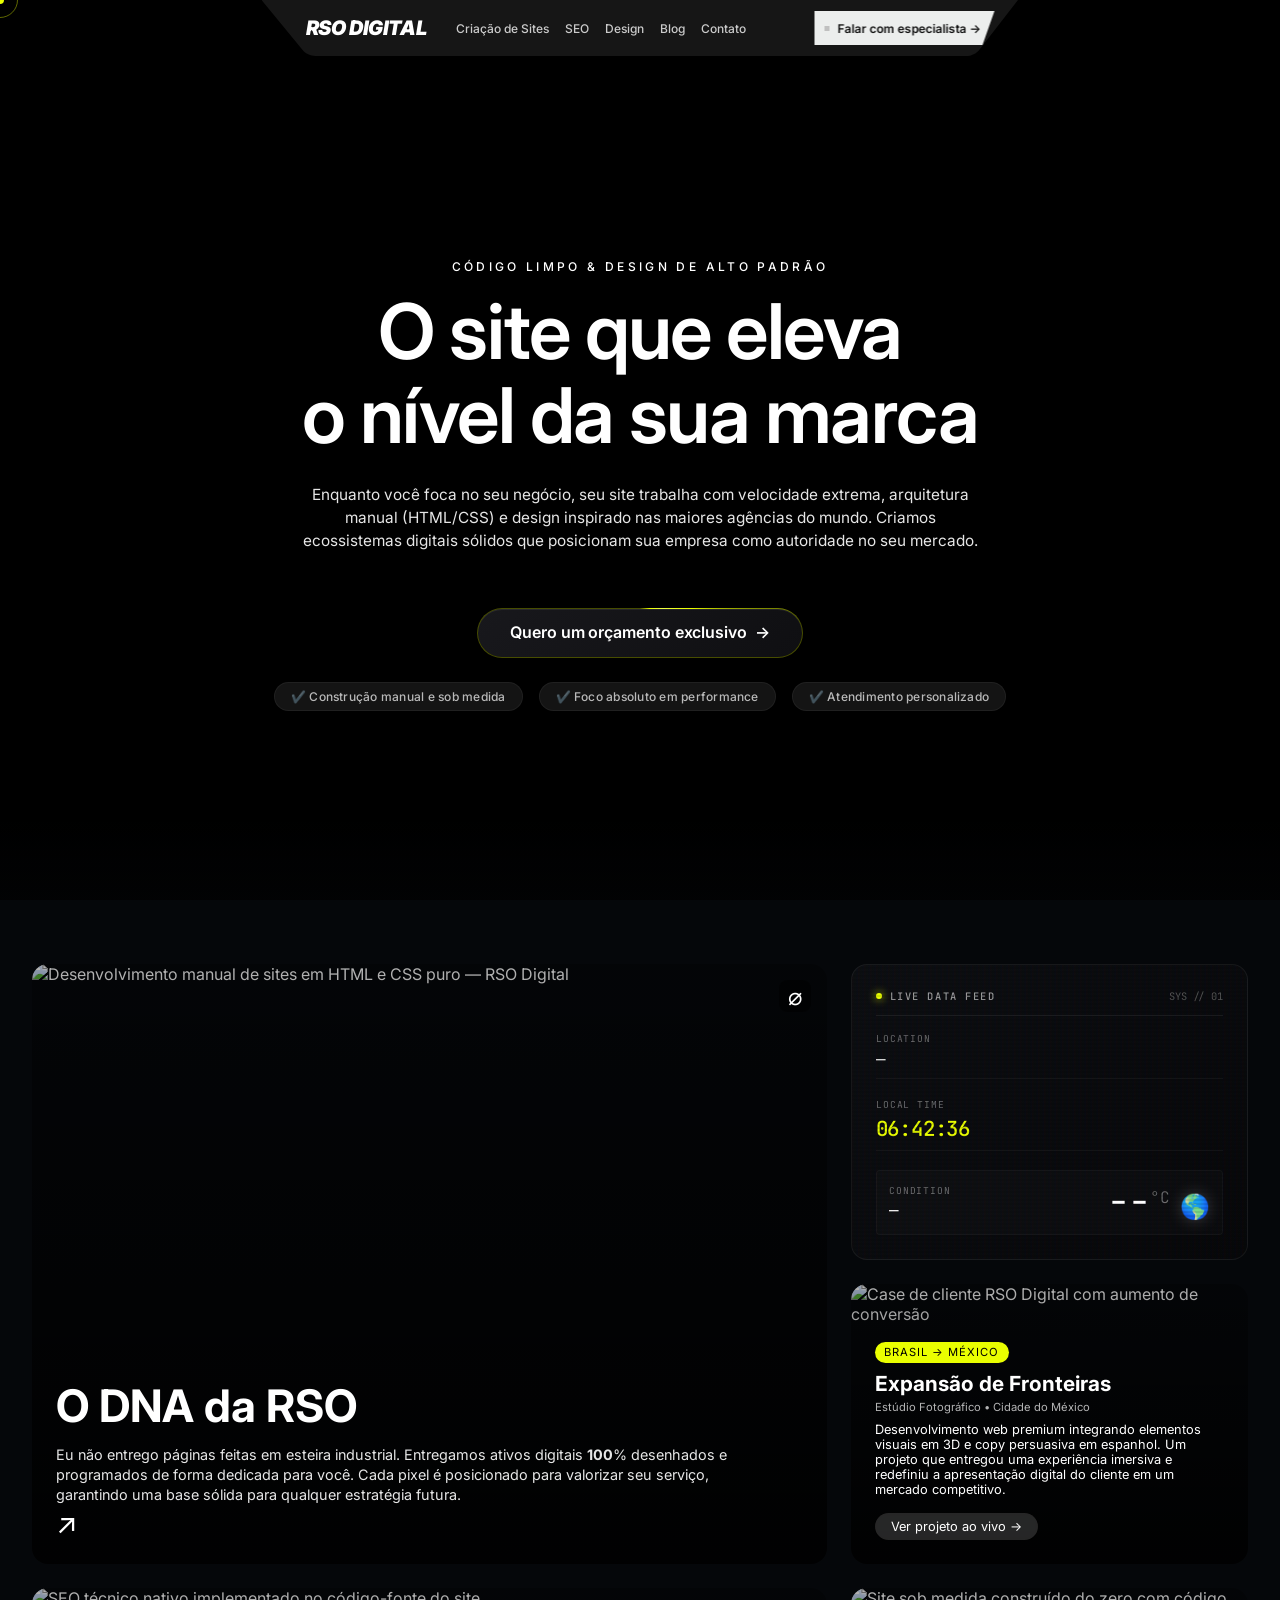
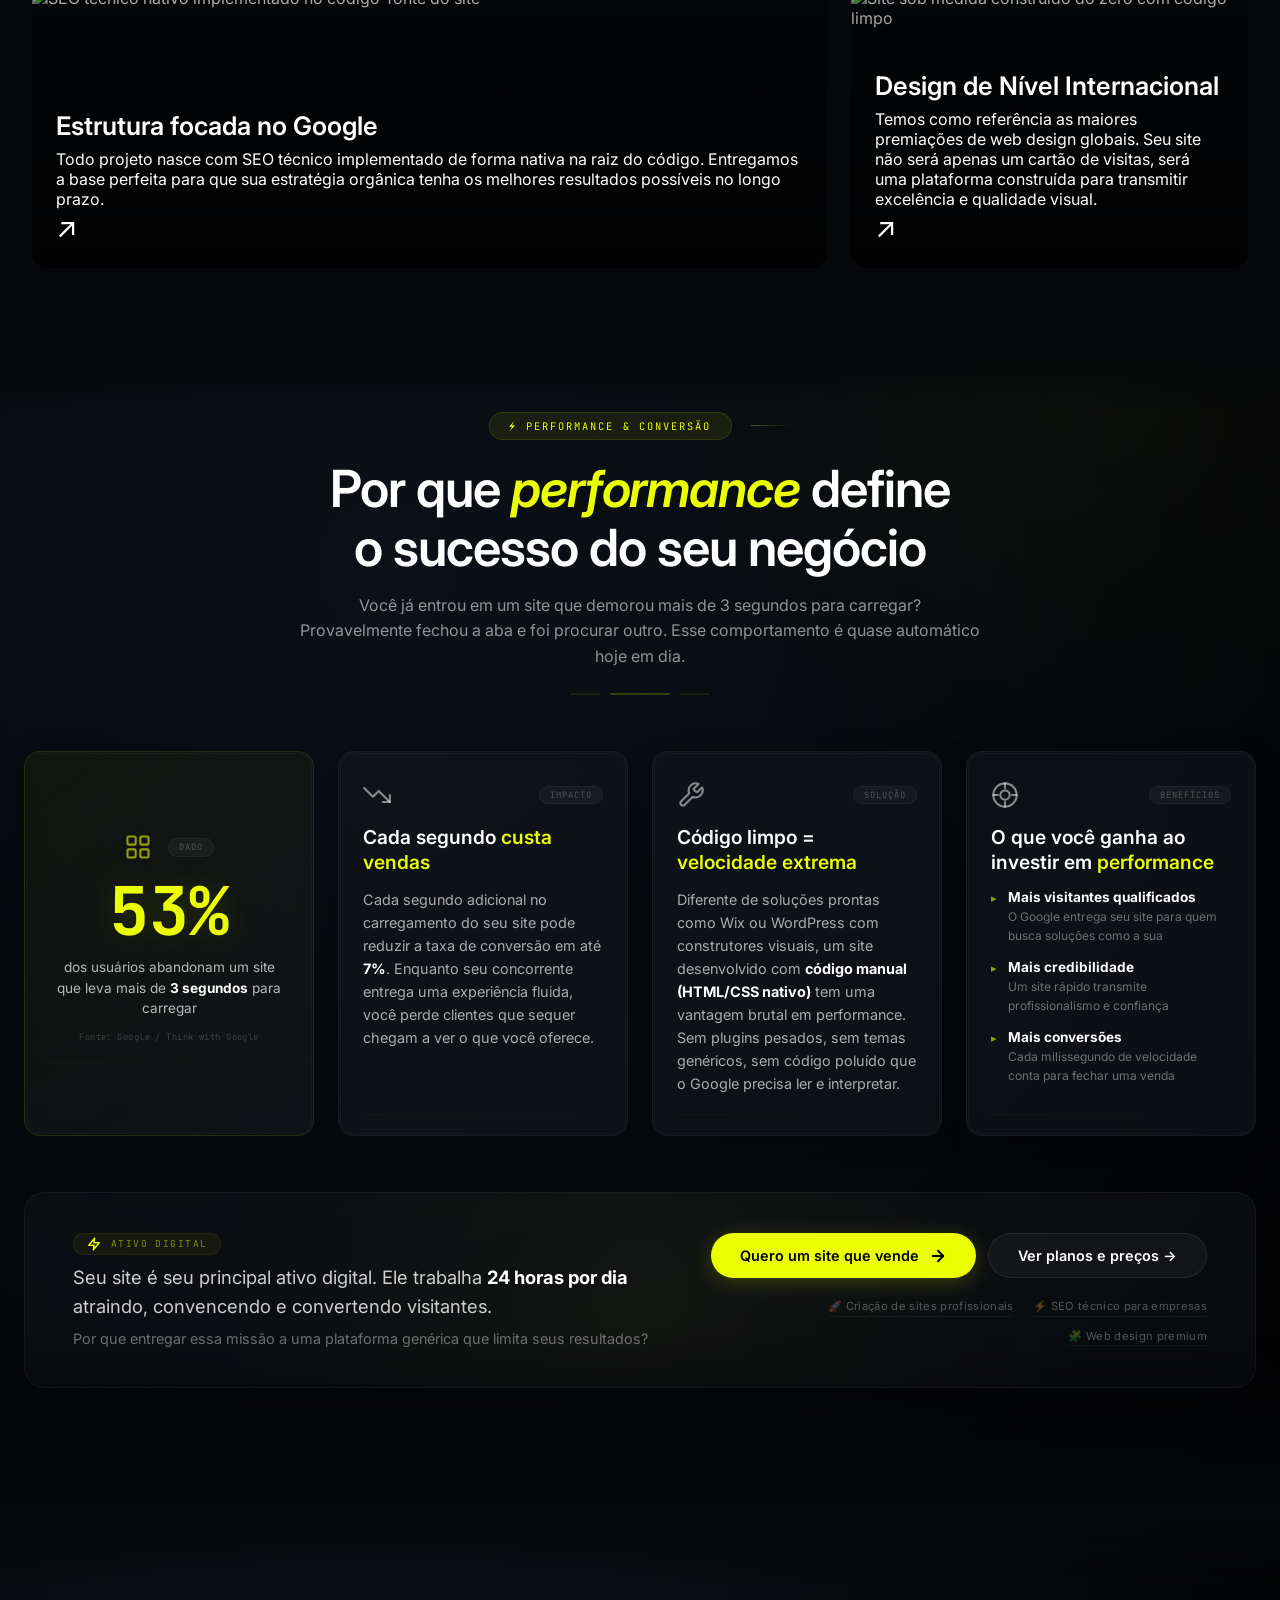
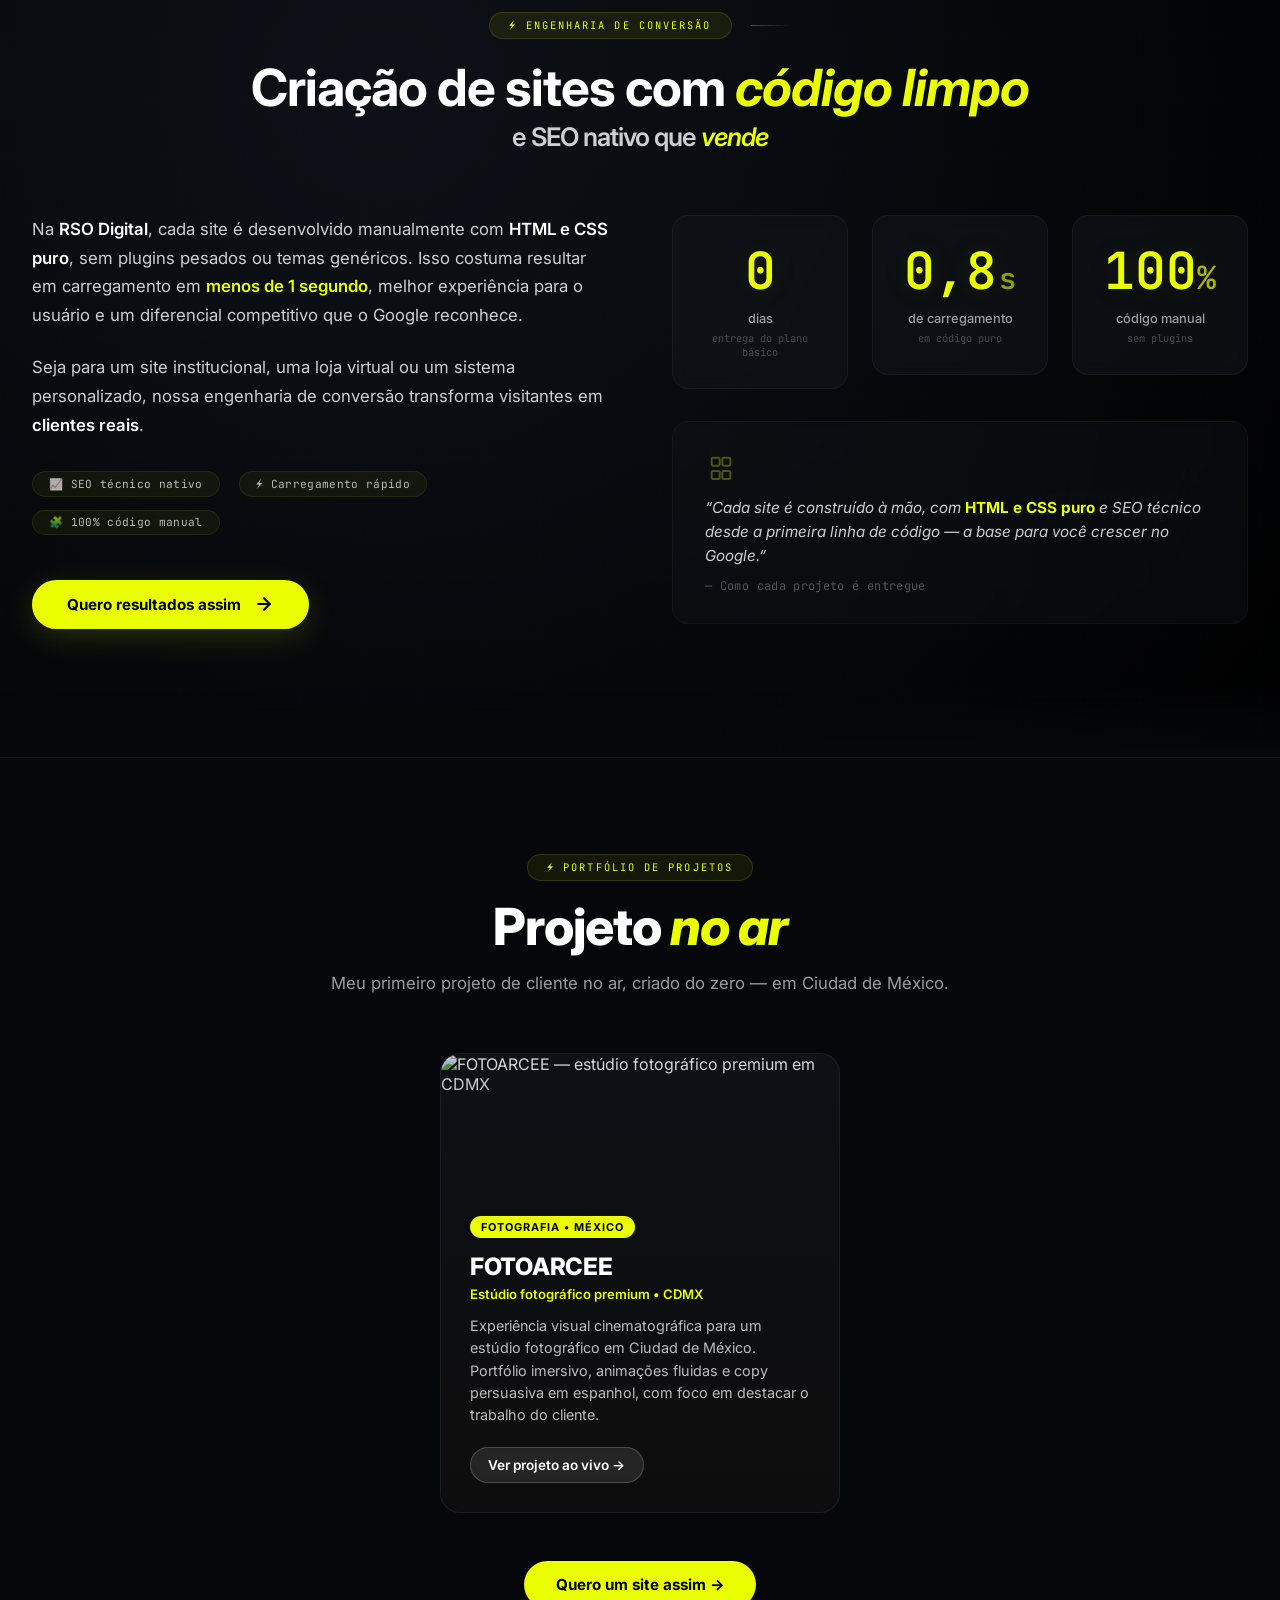
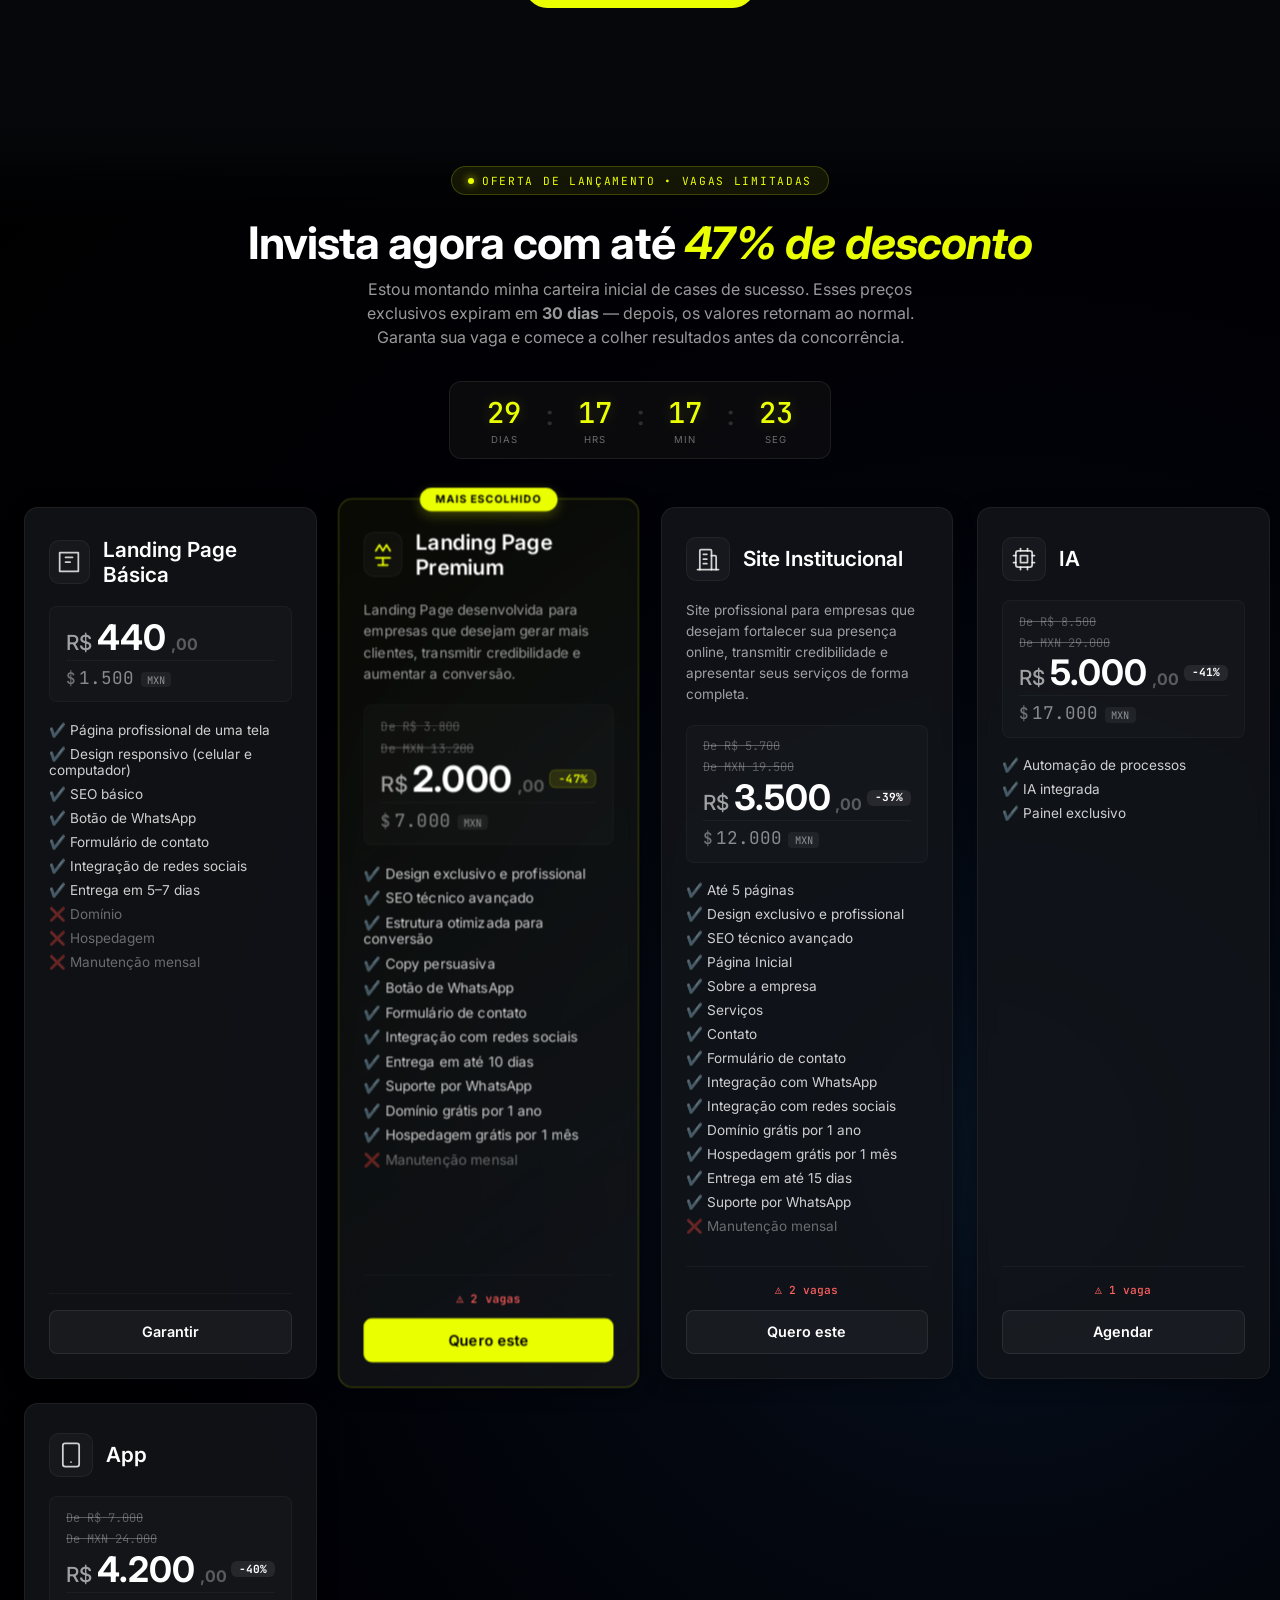
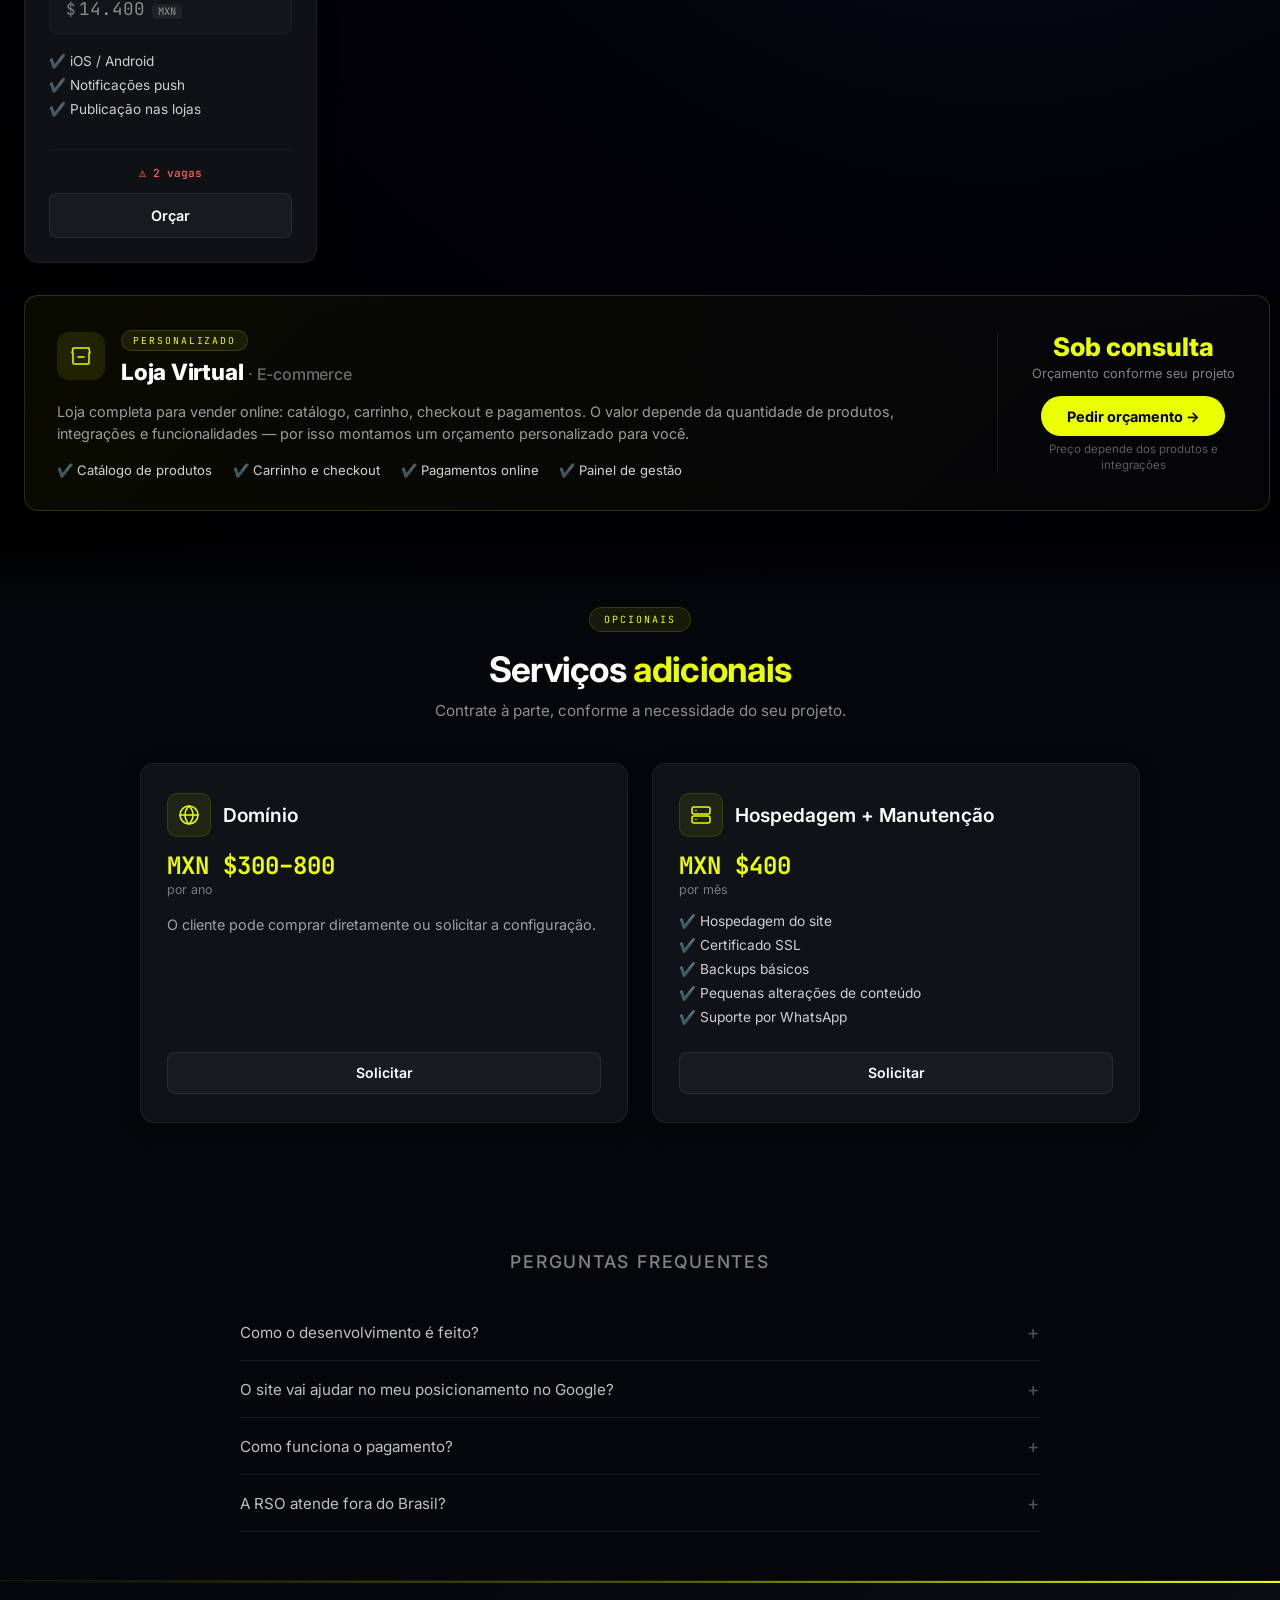
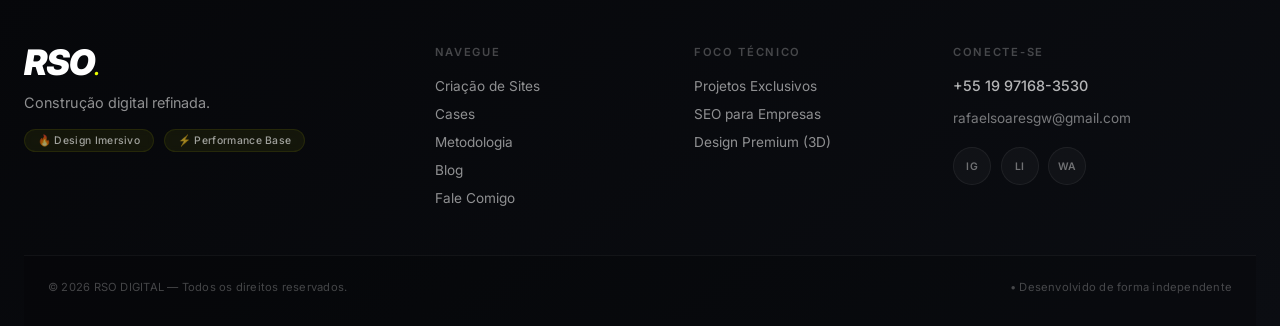
==== commit c78dd37d: "Add files via upload" ====
--- a/index.html
+++ b/index.html
@@ -1,1218 +1,1374 @@
-<!DOCTYPE html>
-<html lang="pt-BR">
-<head>
-    <meta charset="UTF-8">
-    <!-- Traducao automatica PT-BR -> ES-MX (Mexico e paises hispanicos) -->
-    <script src="/i18n.js"></script>
-    <meta name="viewport" content="width=device-width, initial-scale=1.0, viewport-fit=cover">
-
-    <!-- ============================================================
-         GOOGLE ANALYTICS 4 (INSTALADO MANUALMENTE)
-         ID: G-GVPYXNP5EF
-         ============================================================ -->
-    <script async src="https://www.googletagmanager.com/gtag/js?id=G-GVPYXNP5EF"></script>
-    <script>
-        window.dataLayer = window.dataLayer || [];
-
-        function gtag() {
-            dataLayer.push(arguments);
-        }
-        gtag('js', new Date());
-        gtag('config', 'G-GVPYXNP5EF');
-    </script>
-    <!-- ============================================================ -->
-
-    <title>Criação de Sites que Vendem | SEO e Performance | RSO Digital</title>
-    <meta name="description" content="Crie um site ultrarrápido e otimizado para conversão. Aumente suas vendas com código limpo, SEO técnico avançado e design imersivo. Orçamento grátis pelo WhatsApp.">
-
-    <meta name="keywords" content="criação de sites, agência digital, web design premium, SEO avançado, engenharia de conversão, desenvolvimento web sob medida, código limpo, automação com IA, site profissional">
-    <meta name="robots" content="index, follow, max-snippet:-1, max-image-preview:large, max-video-preview:-1">
-    <meta name="author" content="RSO Digital">
-    <meta name="theme-color" content="#0a0a0a">
-    <link rel="icon" type="image/png" href="[data-uri]">
-    <link rel="apple-touch-icon" href="[data-uri]">
-
-    <link rel="canonical" href="https://rsomarketing.com/">
-
-    <link rel="alternate" hreflang="pt-BR" href="https://rsomarketing.com/">
-    <link rel="alternate" hreflang="x-default" href="https://rsomarketing.com/">
-
-    <link rel="sitemap" type="application/xml" href="/sitemap.xml">
-
-    <meta property="og:type" content="website">
-    <meta property="og:site_name" content="RSO DIGITAL">
-    <meta property="og:locale" content="pt_BR">
-    <meta property="og:locale:alternate" content="es_MX">
-    <meta property="og:url" content="https://rsomarketing.com/">
-    <meta property="og:title" content="RSO DIGITAL — Web Design Premium e Performance">
-    <meta property="og:description" content="Ecossistemas digitais criados sob medida. Código limpo, carregamento ultrarrápido e design focado em posicionar sua marca como autoridade.">
-    <meta property="og:image" content="https://rsomarketing.com/assets/og-preview.jpg">
-    <meta property="og:image:width" content="1200">
-    <meta property="og:image:height" content="630">
-    <meta property="og:image:alt" content="RSO DIGITAL — Agência de criação de sites premium">
-
-    <meta name="twitter:card" content="summary_large_image">
-    <meta name="twitter:site" content="@rsodigital">
-    <meta name="twitter:creator" content="@rsodigital">
-    <meta name="twitter:title" content="RSO DIGITAL — Web Design Premium e Performance">
-    <meta name="twitter:description" content="Desenvolvimento web artesanal com foco em código limpo, velocidade extrema e design imersivo. Orçamento exclusivo.">
-    <meta name="twitter:image" content="https://rsomarketing.com/assets/og-preview.jpg">
-    <meta name="twitter:image:alt" content="RSO DIGITAL — Agência digital focada em alto padrão">
-
-    <script type="application/ld+json">
-        {
-            "@context": "https://schema.org",
-            "@graph": [{
-                "@type": "WebSite",
-                "@id": "https://rsomarketing.com/#website",
-                "url": "https://rsomarketing.com/",
-                "name": "RSO DIGITAL",
-                "description": "Desenvolvimento web focado em sites sob medida de alta performance, SEO técnico avançado e design premium.",
-                "inLanguage": ["pt-BR", "es-MX"],
-                "publisher": { "@id": "https://rsomarketing.com/#organization" },
-                "potentialAction": {
-                    "@type": "SearchAction",
-                    "target": {
-                        "@type": "EntryPoint",
-                        "urlTemplate": "https://rsomarketing.com/?s={search_term_string}"
-                    },
-                    "query-input": "required name=search_term_string"
-                }
-            }, {
-                "@type": "LocalBusiness",
-                "@id": "https://rsomarketing.com/#organization",
-                "name": "RSO DIGITAL",
-                "alternateName": "RSO Digital — Web Design & Performance",
-                "url": "https://rsomarketing.com/",
-                "logo": {
-                    "@type": "ImageObject",
-                    "url": "https://rsomarketing.com/assets/logo-rso.png",
-                    "width": 300,
-                    "height": 100
-                },
-                "image": "https://rsomarketing.com/assets/og-preview.jpg",
-                "description": "Desenvolvedor independente especializado na criação manual de sites com código HTML/CSS limpo, integração de elementos 3D e foco em mercados do Brasil e do México.",
-                "telephone": "+55-19-97168-3530",
-                "email": "rafaelsoaresgw@gmail.com",
-                "address": {
-                    "@type": "PostalAddress",
-                    "addressLocality": "Rio Claro",
-                    "addressRegion": "SP",
-                    "addressCountry": "BR"
-                },
-                "geo": {
-                    "@type": "GeoCoordinates",
-                    "latitude": -22.4149,
-                    "longitude": -47.5651
-                },
-                "openingHoursSpecification": {
-                    "@type": "OpeningHoursSpecification",
-                    "dayOfWeek": ["Monday", "Tuesday", "Wednesday", "Thursday", "Friday"],
-                    "opens": "09:00",
-                    "closes": "18:00"
-                },
-                "contactPoint": [{
-                    "@type": "ContactPoint",
-                    "telephone": "+55-19-97168-3530",
-                    "contactType": "customer service",
-                    "contactOption": "TollFree",
-                    "availableLanguage": ["Portuguese", "Spanish"],
-                    "areaServed": ["BR", "MX"]
-                }],
-                "sameAs": [
-                    "https://wa.me/5519971683530",
-                    "https://instagram.com/rsodigital",
-                    "https://linkedin.com/company/rsodigital"
-                ],
-                "priceRange": "R$700 – R$8.500",
-                "currenciesAccepted": "BRL, MXN",
-                "paymentAccepted": "Pix, Cartão de crédito, Transferência bancária",
-                "areaServed": ["BR", "MX"]
-            }, {
-                "@type": "Service",
-                "@id": "https://rsomarketing.com/#servico-site-basico",
-                "serviceType": "Criação de Site Básico",
-                "name": "Site Profissional Básico",
-                "description": "Criação de site responsivo desenvolvido com código limpo e SEO técnico inicial. Ideal para quem busca uma base sólida e rápida.",
-                "provider": { "@id": "https://rsomarketing.com/#organization" },
-                "areaServed": ["BR", "MX"],
-                "offers": {
-                    "@type": "Offer",
-                    "price": "700.00",
-                    "priceCurrency": "BRL",
-                    "availability": "https://schema.org/LimitedAvailability",
-                    "url": "https://wa.me/5519971683530?text=Ol%C3%A1%21%20Quero%20garantir%20o%20plano%20B%C3%A1sico."
-                }
-            }, {
-                "@type": "Service",
-                "@id": "https://rsomarketing.com/#servico-site-premium",
-                "serviceType": "Criação de Site Premium",
-                "name": "Site Premium com Design Imersivo",
-                "description": "Projeto de nível de agência internacional. Arquitetura manual em HTML/CSS, otimização extrema de performance, e design focado na experiência e conversão do usuário.",
-                "provider": { "@id": "https://rsomarketing.com/#organization" },
-                "areaServed": ["BR", "MX"],
-                "offers": {
-                    "@type": "Offer",
-                    "price": "2000.00",
-                    "priceCurrency": "BRL",
-                    "availability": "https://schema.org/LimitedAvailability",
-                    "url": "https://wa.me/5519971683530?text=Ol%C3%A1%21%20Quero%20o%20plano%20Premium."
-                }
-            }]
-        }
-    </script>
-
-    <link rel="preconnect" href="https://raw.githubusercontent.com">
-    <link rel="dns-prefetch" href="https://raw.githubusercontent.com">
-
-    <link rel="preload" as="image" href="assets/hero-poster.jpg" fetchpriority="high">
-
-    <link rel="preload" as="font" href="https://fonts.gstatic.com/s/inter/v13/UcCO3FwrK3iLTeHuS_fvQtMwCp50KnMw2boKoduKmMEVuGKYAZ9hiJ-Ek-_EeA.woff2" type="font/woff2" crossorigin>
-    <link rel="preload" as="font" href="https://fonts.gstatic.com/s/inter/v13/UcCO3FwrK3iLTeHuS_fvQtMwCp50KnMw2boKoduKmMEVuGKYAZ9hiJ-Ek-_EeA.woff2" type="font/woff2" crossorigin>
-    <link rel="preload" as="font" href="https://fonts.gstatic.com/s/inter/v13/UcCO3FwrK3iLTeHuS_fvQtMwCp50KnMw2boKoduKmMEVuGKYAZ9hiJ-Ek-_EeA.woff2" type="font/woff2" crossorigin>
-    <link rel="preload" as="font" href="https://fonts.gstatic.com/s/jetbrainsmono/v18/tDbV2o-flEEny0FZhsfKu5WU4zr3E_B.woff2" type="font/woff2" crossorigin>
-
-    <link rel="stylesheet" href="style.css" media="print" onload="this.media='all'">
-    <noscript><link rel="stylesheet" href="style.css"></noscript>
-
-    <link rel="preconnect" href="https://fonts.googleapis.com">
-    <link rel="preconnect" href="https://fonts.gstatic.com" crossorigin>
-    <link rel="preconnect" href="https://unpkg.com">
-    <link rel="preconnect" href="https://cdnjs.cloudflare.com">
-    <link rel="preconnect" href="https://api.ipapi.co">
-    <link rel="preconnect" href="https://api.open-meteo.com">
-    <link rel="dns-prefetch" href="https://fonts.googleapis.com">
-    <link rel="dns-prefetch" href="https://fonts.gstatic.com">
-    <link rel="dns-prefetch" href="https://unpkg.com">
-    <link rel="dns-prefetch" href="https://cdnjs.cloudflare.com">
-    <link rel="dns-prefetch" href="https://api.ipapi.co">
-    <link rel="dns-prefetch" href="https://api.open-meteo.com">
-
-    <link href="https://fonts.googleapis.com/css2?family=Inter:opsz,wght@14..32,300;14..32,400;14..32,500;14..32,600;14..32,700;14..32,800;14..32,900&display=swap" rel="stylesheet">
-    <link href="https://fonts.googleapis.com/css2?family=JetBrains+Mono:wght@400;500&display=swap" rel="stylesheet">
-
-</head>
-<body>
-
-    <div id="preloader">
-        <div class="preloader-inner">
-            <div class="preloader-ring">
-                <div class="ring"></div>
-                <div class="ring-glow"></div>
-            </div>
-            <div class="preloader-logo">RSO</div>
-            <div class="preloader-progress">
-                <div class="progress-bar" id="progressBar"></div>
-                <div class="progress-glow"></div>
-            </div>
-            <p class="preloader-text" id="preloaderText">CARREGANDO ARQUITETURA DIGITAL</p>
-            <p class="preloader-sub">ESTRUTURANDO CÓDIGO FONTE</p>
-        </div>
-    </div>
-
-    <div class="cursor-dot" id="cursorDot"></div>
-    <div class="cursor-ring" id="cursorRing"></div>
-
-    <header role="banner">
-        <nav class="nav-container" aria-label="Navegação principal">
-            <svg class="nav-shape" viewBox="0 0 757 56" preserveAspectRatio="none" fill="none" xmlns="http://www.w3.org/2000/svg">
-                <path opacity="0.95" d="M0 0H756.5L718.104 49.4287C714.884 53.5746 709.929 56 704.679 56H54.0358C48.9485 56 44.1285 53.7217 40.8994 49.7906L0 0Z" fill="#181818" />
-            </svg>
-            <div class="nav-content">
-                <input type="checkbox" id="menu-toggle">
-                <label for="menu-toggle" class="menu-btn">
-                    <span></span><span></span><span></span>
-                </label>
-                <a href="/" class="logo">RSO DIGITAL</a>
-                <div class="links">
-                    <a href="/criacao-de-sites.html">Criação de Sites</a>
-                    <a href="/seo-para-empresas.html">SEO</a>
-                    <a href="/design-premium.html">Design</a>
-                    <a href="/blog/velocidade-site-vende-mais.html">Blog</a>
-                    <a href="/contato.html">Contato</a>
-                </div>
-                <a href="https://wa.me/5519971683530?text=Ol%C3%A1%21%20Vim%20pelo%20site%20RSO%20Digital%20e%20quero%20falar%20sobre%20meu%20projeto." target="_blank" rel="noopener noreferrer" class="contact" onclick="gtag('event', 'whatsapp_click');">Falar com especialista →</a>
-            </div>
-        </nav>
-    </header>
-
-    <main id="conteudo-principal" role="main">
-        <section class="hero" aria-label="Seção principal — Engenharia de Conversão RSO Digital">
-            <video class="hero-video" autoplay muted loop playsinline preload="metadata" poster="assets/hero-poster.jpg" aria-hidden="true">
-                <source src="assets/09162a18-0c22dd3e.mp4" type="video/mp4">
-            </video>
-            <div class="hero-center">
-                <div class="reference-hero">
-                    <div class="club-kicker">CÓDIGO LIMPO & DESIGN DE ALTO PADRÃO</div>
-                    <h1 class="hero-title">O site que eleva<br>o nível da sua marca</h1>
-                    <p class="hero-copy" id="heroCopy">Enquanto você foca no seu negócio, seu site trabalha com velocidade extrema, arquitetura manual (HTML/CSS) e design inspirado nas maiores agências do mundo. Criamos ecossistemas digitais sólidos que posicionam sua empresa como autoridade no seu mercado.</p>
-                    <a href="https://wa.me/5519971683530?text=Ol%C3%A1%21%20Quero%20uma%20proposta%20para%20meu%20site.%20Vim%20pelo%20site%20RSO%20Digital." target="_blank" rel="noopener noreferrer" class="shiny-cta shiny-cta-link" aria-label="Solicitar proposta de criação de site pelo WhatsApp" onclick="gtag('event', 'whatsapp_click');">
-                        <span>Quero um orçamento exclusivo</span>
-                    </a>
-                    <div style="display: flex; gap: 1rem; justify-content: center; margin-top: 1rem; font-size: 0.7rem; color: rgba(255,255,255,0.5);">
-                        <span>✔️ Construção manual e sob medida</span>
-                        <span>✔️ Foco absoluto em performance</span>
-                        <span>✔️ Atendimento personalizado</span>
-                    </div>
-                </div>
-            </div>
-        </section>
-
-        <!-- ========================================== -->
-        <!-- SEÇÃO: DASHBOARD RSO (sem carrossel 3D)      -->
-        <!-- ========================================== -->
-        <section class="rso-dashboard" aria-label="Dashboard de metodologia e projetos — RSO Digital">
-            <div class="dashboard-grid">
-                <div class="dashboard-block about-block" id="engenharia">
-                    <div class="card-dashboard">
-                        <div class="card-bg">
-                            <img src="https://images.unsplash.com/photo-1551288049-bebda4e38f71?w=800&h=500&fit=crop" alt="Desenvolvimento manual de sites em HTML e CSS puro — RSO Digital" loading="lazy" decoding="async">
-                            <div class="overlay-gradient"></div>
-                        </div>
-                        <div class="card-content">
-                            <div class="card-icon">⌀</div>
-                            <h2>O DNA da RSO</h2>
-                            <p>Eu não entrego páginas feitas em esteira industrial. Entregamos ativos digitais <strong class="count-number" data-target="100">0</strong>% desenhados e programados de forma dedicada para você. Cada pixel é posicionado para valorizar seu serviço, garantindo uma base sólida para qualquer estratégia futura.</p>
-                            <a href="https://wa.me/5519971683530?text=Ol%C3%A1%21%20Vim%20pelo%20site%20RSO%20Digital%20e%20gostei%20da%20sua%20metodologia." target="_blank" rel="noopener noreferrer" class="arrow-link" onclick="gtag('event', 'whatsapp_click');">↗</a>
-                        </div>
-                    </div>
-                </div>
-
-                <div class="dashboard-block social-weather-vanguard">
-                    <div class="vanguard-header">
-                        <div class="live-status">
-                            <span class="pulse-dot"></span>
-                            <span class="status-text">LIVE DATA FEED</span>
-                        </div>
-                        <div class="vanguard-index">SYS // 01</div>
-                    </div>
-
-                    <div class="vanguard-body">
-                        <div class="vanguard-row">
-                            <span class="row-label">LOCATION</span>
-                            <span class="row-value" id="locationDisplay">CARREGANDO...</span>
-                        </div>
-                        <div class="vanguard-row">
-                            <span class="row-label">LOCAL TIME</span>
-                            <span class="row-value numeric" id="datetimeDisplay">--:--:--</span>
-                        </div>
-                        <div class="vanguard-weather-grid">
-                            <div class="weather-meta">
-                                <span class="row-label">CONDITION</span>
-                                <span class="row-value" id="weatherCondition">SINCRONIZANDO</span>
-                            </div>
-                            <div class="weather-display">
-                                <span class="vanguard-temp" id="tempValue">--</span>
-                                <span class="vanguard-unit">°C</span>
-                                <span class="vanguard-icon-anim" id="weatherIcon">🌎</span>
-                            </div>
-                        </div>
-                    </div>
-                </div>
-
-                <div class="dashboard-block event-block" id="cases">
-                    <div class="card-dashboard">
-                        <div class="card-bg">
-                            <img src="https://images.unsplash.com/photo-1557804506-669a67965ba0?w=600&h=400&fit=crop" alt="Case de cliente RSO Digital com aumento de conversão" loading="lazy" decoding="async">
-                            <div class="overlay-gradient"></div>
-                        </div>
-                        <div class="card-content event-content">
-                            <div class="event-header">
-                                <span class="event-tag">Brasil → México</span>
-                            </div>
-                            <h3>Expansão de Fronteiras</h3>
-                            <p class="event-date">Estúdio Fotográfico • Cidade do México</p>
-                            <p class="event-desc">Desenvolvimento web premium integrando elementos visuais em 3D e copy persuasiva em espanhol. Um projeto que entregou uma experiência imersiva e redefiniu a apresentação digital do cliente em um mercado competitivo.</p>
-                            <a href="https://fotoarcee.com.mx" target="_blank" rel="noopener noreferrer" class="btn-event">Ver projeto ao vivo →</a>
-                        </div>
-                    </div>
-                </div>
-                <div class="dashboard-block service-block">
-                    <div class="card-dashboard">
-                        <div class="card-bg">
-                            <img src="https://images.unsplash.com/photo-1460925895917-afdab827c52f?w=600&h=400&fit=crop" alt="SEO técnico nativo implementado no código-fonte do site" loading="lazy" decoding="async">
-                            <div class="overlay-gradient"></div>
-                        </div>
-                        <div class="card-content service-content">
-                            <h3>Estrutura focada no Google</h3>
-                            <p class="service-description">Todo projeto nasce com SEO técnico implementado de forma nativa na raiz do código. Entregamos a base perfeita para que sua estratégia orgânica tenha os melhores resultados possíveis no longo prazo.</p>
-                            <a href="https://wa.me/5519971683530?text=Ol%C3%A1%21%20Quero%20saber%20mais%20sobre%20as%20otimiza%C3%A7%C3%B5es%20no%20c%C3%B3digo.%20Vim%20pelo%20site%20RSO%20Digital." target="_blank" rel="noopener noreferrer" class="arrow-link" onclick="gtag('event', 'whatsapp_click');">↗</a>
-                        </div>
-                    </div>
-                </div>
-                <div class="dashboard-block service-block">
-                    <div class="card-dashboard">
-                        <div class="card-bg">
-                            <img src="https://images.unsplash.com/photo-1555066931-4365d14bab8c?w=600&h=400&fit=crop" alt="Site sob medida construído do zero com código limpo" loading="lazy" decoding="async">
-                            <div class="overlay-gradient"></div>
-                        </div>
-                        <div class="card-content service-content">
-                            <h3>Design de Nível Internacional</h3>
-                            <p class="service-description">Temos como referência as maiores premiações de web design globais. Seu site não será apenas um cartão de visitas, será uma plataforma construída para transmitir excelência e qualidade visual.</p>
-                            <a href="https://wa.me/5519971683530?text=Ol%C3%A1%21%20Quero%20saber%20mais%20sobre%20o%20design%20premium.%20Vim%20pelo%20site%20RSO%20Digital." target="_blank" rel="noopener noreferrer" class="arrow-link" onclick="gtag('event', 'whatsapp_click');">↗</a>
-                        </div>
-                    </div>
-                </div>
-            </div>
-        </section>
-
-        <!-- ========================================== -->
-        <!-- SEÇÃO: PERFORMANCE & CONVERSÃO (PREMIUM)   -->
-        <!-- ========================================== -->
-        <section class="performance-section" id="performance" aria-label="Por que performance define o sucesso do seu negócio — RSO Digital">
-            <div class="performance-container">
-
-                <!-- CABEÇALHO COM LINHA DUPLA -->
-                <div class="perf-header">
-                    <div class="perf-header-top">
-                        <span class="perf-badge">⚡ PERFORMANCE & CONVERSÃO</span>
-                        <span class="perf-badge-line"></span>
-                    </div>
-                    <h2 class="perf-title">
-                        Por que <span class="highlight">performance</span> define<br class="hide-mobile"> o sucesso do seu negócio
-                    </h2>
-                    <p class="perf-subtitle">
-                        Você já entrou em um site que demorou mais de 3 segundos para carregar?<br>
-                        Provavelmente fechou a aba e foi procurar outro. Esse comportamento é quase automático hoje em dia.
-                    </p>
-                    <div class="perf-divider">
-                        <span></span><span></span><span></span>
-                    </div>
-                </div>
-
-                <!-- GRID DE CARDS -->
-                <div class="performance-grid">
-
-                    <!-- CARD 1: ESTATÍSTICA -->
-                    <div class="perf-card stat-card">
-                        <div class="perf-card-glow"></div>
-                        <div class="perf-card-border"></div>
-                        <div class="perf-card-header">
-                            <svg class="perf-icon-svg" width="28" height="28" viewBox="0 0 24 24" fill="none" stroke="currentColor" stroke-width="1.8" stroke-linecap="round" stroke-linejoin="round">
-                                <rect x="3" y="3" width="7" height="7" rx="1" />
-                                <rect x="14" y="3" width="7" height="7" rx="1" />
-                                <rect x="3" y="14" width="7" height="7" rx="1" />
-                                <rect x="14" y="14" width="7" height="7" rx="1" />
-                            </svg>
-                            <span class="perf-card-tag">DADO</span>
-                        </div>
-                        <div class="stat-number">53%</div>
-                        <p class="stat-label">dos usuários abandonam um site<br>que leva mais de <strong>3 segundos</strong> para carregar</p>
-                        <div class="stat-source">Fonte: Google / Think with Google</div>
-                        <div class="perf-card-footer-line"></div>
-                    </div>
-
-                    <!-- CARD 2: IMPACTO NA CONVERSÃO -->
-                    <div class="perf-card impact-card">
-                        <div class="perf-card-glow"></div>
-                        <div class="perf-card-border"></div>
-                        <div class="perf-card-header">
-                            <svg class="perf-icon-svg" width="28" height="28" viewBox="0 0 24 24" fill="none" stroke="currentColor" stroke-width="1.8" stroke-linecap="round" stroke-linejoin="round">
-                                <polyline points="23 18 13.5 8.5 8.5 13.5 1 6" />
-                                <polyline points="17 18 23 18 23 12" />
-                            </svg>
-                            <span class="perf-card-tag">IMPACTO</span>
-                        </div>
-                        <h3 class="perf-card-title">Cada segundo <span class="highlight">custa vendas</span></h3>
-                        <p class="perf-card-desc">
-                            Cada segundo adicional no carregamento do seu site pode reduzir a taxa de conversão em até <strong>7%</strong>.
-                            Enquanto seu concorrente entrega uma experiência fluida, você perde clientes que sequer chegam a ver o que você oferece.
-                        </p>
-                        <div class="perf-card-footer-line"></div>
-                    </div>
-
-                    <!-- CARD 3: SOLUÇÃO (CÓDIGO LIMPO) -->
-                    <div class="perf-card solution-card">
-                        <div class="perf-card-glow"></div>
-                        <div class="perf-card-border"></div>
-                        <div class="perf-card-header">
-                            <svg class="perf-icon-svg" width="28" height="28" viewBox="0 0 24 24" fill="none" stroke="currentColor" stroke-width="1.8" stroke-linecap="round" stroke-linejoin="round">
-                                <path d="M14.7 6.3a1 1 0 0 0 0 1.4l1.6 1.6a1 1 0 0 0 1.4 0l3.77-3.77a6 6 0 0 1-7.94 7.94l-6.91 6.91a2.12 2.12 0 0 1-3-3l6.91-6.91a6 6 0 0 1 7.94-7.94l-3.76 3.76z" />
-                            </svg>
-                            <span class="perf-card-tag">SOLUÇÃO</span>
-                        </div>
-                        <h3 class="perf-card-title">Código limpo = <span class="highlight">velocidade extrema</span></h3>
-                        <p class="perf-card-desc">
-                            Diferente de soluções prontas como Wix ou WordPress com construtores visuais, um site desenvolvido com
-                            <strong>código manual (HTML/CSS nativo)</strong> tem uma vantagem brutal em performance.
-                            Sem plugins pesados, sem temas genéricos, sem código poluído que o Google precisa ler e interpretar.
-                        </p>
-                        <div class="perf-card-footer-line"></div>
-                    </div>
-
-                    <!-- CARD 4: BENEFÍCIOS DIRETOS -->
-                    <div class="perf-card benefits-card">
-                        <div class="perf-card-glow"></div>
-                        <div class="perf-card-border"></div>
-                        <div class="perf-card-header">
-                            <svg class="perf-icon-svg" width="28" height="28" viewBox="0 0 24 24" fill="none" stroke="currentColor" stroke-width="1.8" stroke-linecap="round" stroke-linejoin="round">
-                                <circle cx="12" cy="12" r="10" />
-                                <circle cx="12" cy="12" r="4" />
-                                <line x1="12" y1="2" x2="12" y2="6" />
-                                <line x1="12" y1="18" x2="12" y2="22" />
-                                <line x1="2" y1="12" x2="6" y2="12" />
-                                <line x1="18" y1="12" x2="22" y2="12" />
-                            </svg>
-                            <span class="perf-card-tag">BENEFÍCIOS</span>
-                        </div>
-                        <h3 class="perf-card-title">O que você ganha ao investir em <span class="highlight">performance</span></h3>
-                        <ul class="perf-benefits">
-                            <li>
-                                <span class="benefit-icon">▸</span>
-                                <div><strong>Mais visitantes qualificados</strong><br><span class="benefit-desc">O Google entrega seu site para quem busca soluções como a sua</span></div>
-                            </li>
-                            <li>
-                                <span class="benefit-icon">▸</span>
-                                <div><strong>Mais credibilidade</strong><br><span class="benefit-desc">Um site rápido transmite profissionalismo e confiança</span></div>
-                            </li>
-                            <li>
-                                <span class="benefit-icon">▸</span>
-                                <div><strong>Mais conversões</strong><br><span class="benefit-desc">Cada milissegundo de velocidade conta para fechar uma venda</span></div>
-                            </li>
-                        </ul>
-                        <div class="perf-card-footer-line"></div>
-                    </div>
-
-                </div>
-
-                <!-- CALLOUT FINAL COM ORGANIZAÇÃO EM BLOCOS -->
-                <div class="performance-callout">
-                    <div class="callout-grid">
-                        <div class="callout-left">
-                            <span class="callout-badge">
-                                <svg class="callout-icon-svg" width="14" height="14" viewBox="0 0 24 24" fill="none" stroke="currentColor" stroke-width="2.5" stroke-linecap="round" stroke-linejoin="round">
-                                    <polygon points="13 2 3 14 12 14 11 22 21 10 12 10 13 2" />
-                                </svg>
-                                ATIVO DIGITAL
-                            </span>
-                            <p class="callout-text">
-                                Seu site é seu principal ativo digital. Ele trabalha <strong>24 horas por dia</strong> atraindo, convencendo e convertendo visitantes.
-                            </p>
-                            <p class="callout-text-small">
-                                Por que entregar essa missão a uma plataforma genérica que limita seus resultados?
-                            </p>
-                        </div>
-                        <div class="callout-right">
-                            <div class="callout-cta-group">
-                                <a href="https://wa.me/5519971683530?text=Ol%C3%A1!%20Quero%20um%20site%20com%20performance%20extrema.%20Vim%20pelo%20site%20RSO%20Digital." target="_blank" rel="noopener noreferrer" class="callout-btn primary" onclick="gtag('event', 'whatsapp_click');">
-                                    <span>Quero um site que vende</span>
-                                    <svg width="18" height="18" viewBox="0 0 24 24" fill="none" stroke="currentColor" stroke-width="2.5" stroke-linecap="round" stroke-linejoin="round">
-                                        <path d="M5 12h14" />
-                                        <path d="M12 5l7 7-7 7" />
-                                    </svg>
-                                </a>
-                                <a href="#solucoes" class="callout-btn secondary">
-                                    Ver planos e preços →
-                                </a>
-                            </div>
-                            <div class="callout-tags">
-                                <span>🚀 Criação de sites profissionais</span>
-                                <span>⚡ SEO técnico para empresas</span>
-                                <span>🧩 Web design premium</span>
-                            </div>
-                        </div>
-                    </div>
-                </div>
-
-            </div>
-        </section>
-
-        <!-- ========================================== -->
-        <!-- SEÇÃO: CÓDIGO LIMPO & SEO NATIVO (PREMIUM) -->
-        <!-- ========================================== -->
-        <section class="seo-premium" id="seo">
-            <div class="seo-premium-container">
-
-                <!-- Cabeçalho -->
-                <div class="seo-premium-header">
-                    <div class="seo-premium-tag-wrapper">
-                        <span class="seo-premium-tag">⚡ ENGENHARIA DE CONVERSÃO</span>
-                        <span class="seo-premium-line"></span>
-                    </div>
-                    <h2 class="seo-premium-title">
-                        Criação de sites com <span class="highlight">código limpo</span><br>
-                        <span class="seo-premium-subtitle">e SEO nativo que <span class="highlight">vende</span></span>
-                    </h2>
-                </div>
-
-                <!-- Grade principal -->
-                <div class="seo-premium-grid">
-
-                    <!-- Coluna esquerda: descrição -->
-                    <div class="seo-premium-text">
-                        <p>
-                            Na <strong>RSO Digital</strong>, cada site é desenvolvido manualmente com
-                            <strong>HTML e CSS puro</strong>, sem plugins pesados ou temas genéricos.
-                            Isso costuma resultar em carregamento em <strong class="highlight">menos de 1 segundo</strong>,
-                            melhor experiência para o usuário e um diferencial competitivo que o Google reconhece.
-                        </p>
-                        <p>
-                            Seja para um site institucional, uma loja virtual ou um sistema personalizado,
-                            nossa engenharia de conversão transforma visitantes em <strong>clientes reais</strong>.
-                        </p>
-                        <div class="seo-premium-results">
-                            <span class="result-badge">📈 SEO técnico nativo</span>
-                            <span class="result-badge">⚡ Carregamento rápido</span>
-                            <span class="result-badge">🧩 100% código manual</span>
-                        </div>
-                        <a href="https://wa.me/5519971683530?text=Ol%C3%A1!%20Quero%20um%20site%20com%20c%C3%B3digo%20limpo%20e%20SEO%20nativo." target="_blank" rel="noopener noreferrer" class="seo-premium-btn" onclick="gtag('event', 'whatsapp_click');">
-                            <span>Quero resultados assim</span>
-                            <svg viewBox="0 0 24 24" fill="none" stroke="currentColor" stroke-width="2.5" stroke-linecap="round" stroke-linejoin="round">
-                                <path d="M5 12h14" />
-                                <path d="M12 5l7 7-7 7" />
-                            </svg>
-                        </a>
-                    </div>
-
-                    <!-- Coluna direita: números em destaque + depoimento -->
-                    <div class="seo-premium-stats">
-                        <div class="stat-block">
-                            <div class="stat-number" data-count="7">0</div>
-                            <span class="stat-label">dias</span>
-                            <span class="stat-period">entrega do plano básico</span>
-                        </div>
-                        <div class="stat-block">
-                            <div class="stat-number">0,8<span class="stat-decimal">s</span></div>
-                            <span class="stat-label">de carregamento</span>
-                            <span class="stat-period">em código puro</span>
-                        </div>
-                        <div class="stat-block">
-                            <div class="stat-number">100<span class="stat-percent">%</span></div>
-                            <span class="stat-label">código manual</span>
-                            <span class="stat-period">sem plugins</span>
-                        </div>
-
-                        <div class="seo-premium-testimonial">
-                            <svg width="32" height="32" viewBox="0 0 24 24" fill="none" stroke="currentColor" stroke-width="1.5" stroke-linecap="round" stroke-linejoin="round">
-                                <path d="M10 11h-4a1 1 0 0 1-1-1v-4a1 1 0 0 1 1-1h4a1 1 0 0 1 1 1v4a1 1 0 0 1-1 1z" />
-                                <path d="M18 11h-4a1 1 0 0 1-1-1v-4a1 1 0 0 1 1-1h4a1 1 0 0 1 1 1v4a1 1 0 0 1-1 1z" />
-                                <path d="M10 21h-4a1 1 0 0 1-1-1v-4a1 1 0 0 1 1-1h4a1 1 0 0 1 1 1v4a1 1 0 0 1-1 1z" />
-                                <path d="M18 21h-4a1 1 0 0 1-1-1v-4a1 1 0 0 1 1-1h4a1 1 0 0 1 1 1v4a1 1 0 0 1-1 1z" />
-                            </svg>
-                            <blockquote>
-                                “Cada site é construído à mão, com <strong>HTML e CSS puro</strong> e SEO técnico
-                                desde a primeira linha de código — a base para você crescer no Google.”
-                            </blockquote>
-                            <cite>— Como cada projeto é entregue</cite>
-                        </div>
-                    </div>
-                </div>
-
-                <!-- Decoração de fundo: linhas de código -->
-                <div class="seo-premium-bg-decor">
-                    <span class="code-line">{</span>
-                    <span class="code-line">  "performance": "0.8s"</span>
-                    <span class="code-line">  "seo": "nativo"</span>
-                    <span class="code-line">  "código": "100% manual"</span>
-                    <span class="code-line">}</span>
-                </div>
-
-            </div>
-        </section>
-
-        <!-- ==================== SEÇÃO: PORTFÓLIO DE PROJETOS ==================== -->
-        <section class="portfolio-showcase" id="portfolio" aria-label="Portfólio de sites criados pela RSO Digital">
-            <style>
-            .portfolio-showcase{background:#05070a;padding:6rem 2rem;border-top:1px solid rgba(255,255,255,0.05);}
-            .portfolio-inner{max-width:1200px;margin:0 auto;}
-            .portfolio-head{text-align:center;margin-bottom:3.5rem;}
-            .portfolio-tag-wrap{display:inline-flex;align-items:center;gap:0.8rem;margin-bottom:1.2rem;}
-            .portfolio-tag{font-family:'JetBrains Mono',monospace;font-size:0.65rem;letter-spacing:0.2em;text-transform:uppercase;color:#eaff00;background:rgba(234,255,0,0.07);border:1px solid rgba(234,255,0,0.12);padding:0.35rem 1.2rem;border-radius:40px;white-space:nowrap;}
-            .portfolio-title{font-size:clamp(2rem,5vw,3.2rem);line-height:1.05;color:#fff;font-weight:800;letter-spacing:-0.02em;margin:0 0 1rem;}
-            .portfolio-title .highlight{color:#eaff00;font-style:italic;}
-            .portfolio-sub{color:rgba(255,255,255,0.6);font-size:1.05rem;max-width:620px;margin:0 auto;line-height:1.6;}
-            .portfolio-grid{display:grid;grid-template-columns:minmax(0,400px);justify-content:center;gap:1.5rem;}
-            .pf-card{position:relative;border-radius:20px;overflow:hidden;background:#0d1117;border:1px solid rgba(255,255,255,0.06);min-height:460px;display:flex;flex-direction:column;justify-content:flex-end;transition:transform .35s ease,border-color .35s ease;}
-            .pf-card:hover{transform:translateY(-6px);border-color:rgba(234,255,0,0.35);}
-            .pf-bg{position:absolute;inset:0;z-index:0;}
-            .pf-bg img{width:100%;height:100%;object-fit:cover;transition:transform .5s ease;}
-            .pf-card:hover .pf-bg img{transform:scale(1.06);}
-            .pf-overlay{position:absolute;inset:0;background:linear-gradient(180deg,rgba(13,13,13,0.15) 0%,rgba(13,13,13,0.72) 55%,rgba(13,13,13,0.97) 100%);z-index:1;}
-            .pf-content{position:relative;z-index:2;padding:1.8rem;}
-            .pf-cat{display:inline-block;font-size:0.68rem;text-transform:uppercase;letter-spacing:1px;font-weight:700;background:#eaff00;color:#000;padding:0.25rem 0.7rem;border-radius:20px;margin-bottom:0.9rem;}
-            .pf-name{font-size:1.5rem;color:#fff;font-weight:800;margin:0 0 0.3rem;letter-spacing:-0.01em;}
-            .pf-role{font-size:0.82rem;color:#eaff00;margin:0 0 0.8rem;font-weight:600;}
-            .pf-desc{font-size:0.9rem;color:rgba(255,255,255,0.72);line-height:1.55;margin:0 0 1.3rem;}
-            .pf-btn{display:inline-flex;align-items:center;gap:0.4rem;background:rgba(255,255,255,0.1);backdrop-filter:blur(4px);border:1px solid rgba(255,255,255,0.18);padding:0.55rem 1.1rem;border-radius:30px;font-size:0.85rem;font-weight:600;color:#fff;text-decoration:none;transition:background .2s,color .2s,border-color .2s;}
-            .pf-btn:hover{background:#eaff00;color:#000;border-color:#eaff00;}
-            .portfolio-cta{text-align:center;margin-top:3rem;}
-            .portfolio-cta a{display:inline-flex;align-items:center;gap:0.5rem;background:#eaff00;color:#000;font-weight:700;padding:0.9rem 2rem;border-radius:40px;text-decoration:none;font-size:0.95rem;transition:transform .2s;}
-            .portfolio-cta a:hover{transform:scale(1.04);}
-            @media(max-width:900px){.portfolio-grid{grid-template-columns:1fr;}.pf-card{min-height:420px;}}
-            </style>
-            <div class="portfolio-inner">
-                <div class="portfolio-head">
-                    <div class="portfolio-tag-wrap">
-                        <span class="portfolio-tag">⚡ PORTFÓLIO DE PROJETOS</span>
-                    </div>
-                    <h2 class="portfolio-title">Projeto <span class="highlight">no ar</span></h2>
-                    <p class="portfolio-sub">Meu primeiro projeto de cliente no ar, criado do zero — em Ciudad de México.</p>
-                </div>
-                <div class="portfolio-grid">
-
-                    <article class="pf-card">
-                        <div class="pf-bg"><img src="https://fotoarcee.com.mx/img/fd3PfavaULEOqoI2kVj4XmiR5g.webp" alt="FOTOARCEE — estúdio fotográfico premium em CDMX" loading="lazy" decoding="async"></div>
-                        <div class="pf-overlay"></div>
-                        <div class="pf-content">
-                            <span class="pf-cat">Fotografia • México</span>
-                            <h3 class="pf-name">FOTOARCEE</h3>
-                            <p class="pf-role">Estúdio fotográfico premium • CDMX</p>
-                            <p class="pf-desc">Experiência visual cinematográfica para um estúdio fotográfico em Ciudad de México. Portfólio imersivo, animações fluidas e copy persuasiva em espanhol, com foco em destacar o trabalho do cliente.</p>
-                            <a class="pf-btn" href="https://fotoarcee.com.mx" target="_blank" rel="noopener noreferrer">Ver projeto ao vivo →</a>
-                        </div>
-                    </article>
-
-                </div>
-                <div class="portfolio-cta">
-                    <a href="https://wa.me/5519971683530?text=Ol%C3%A1%21%20Vi%20o%20portf%C3%B3lio%20e%20quero%20um%20site%20assim.%20Vim%20pelo%20site%20RSO%20Digital." target="_blank" rel="noopener noreferrer" onclick="gtag('event', 'whatsapp_click');">Quero um site assim →</a>
-                </div>
-            </div>
-        </section>
-
-
-        <!-- ==================== SEÇÃO "SOLUÇÕES" (PROMO) ==================== -->
-        <section class="services-promo" id="solucoes" aria-label="Soluções e planos — Preços de criação de sites e serviços digitais">
-            <div class="promo-container">
-                <div class="promo-header">
-                    <div class="promo-badge">
-                        <span class="pulse-dot"></span> OFERTA DE LANÇAMENTO • VAGAS LIMITADAS
-                    </div>
-                    <h2 class="promo-title">Invista agora com até <span class="highlight">47% de desconto</span></h2>
-                    <p class="promo-subtitle">Estou montando minha carteira inicial de cases de sucesso. Esses preços exclusivos expiram em <strong>30 dias</strong> — depois, os valores retornam ao normal. Garanta sua vaga e comece a colher resultados antes da concorrência.</p>
-                    <div class="countdown-wrapper">
-                        <div class="time-block">
-                            <span class="time-value" id="days">30</span>
-                            <span class="time-label">DIAS</span>
-                        </div>
-                        <span class="time-separator">:</span>
-                        <div class="time-block">
-                            <span class="time-value" id="hours">00</span>
-                            <span class="time-label">HRS</span>
-                        </div>
-                        <span class="time-separator">:</span>
-                        <div class="time-block">
-                            <span class="time-value" id="minutes">00</span>
-                            <span class="time-label">MIN</span>
-                        </div>
-                        <span class="time-separator">:</span>
-                        <div class="time-block">
-                            <span class="time-value" id="seconds">00</span>
-                            <span class="time-label">SEG</span>
-                        </div>
-                    </div>
-                </div>
-
-                <div class="promo-grid">
-                    <!-- Plano Básico -->
-                    <div class="promo-card">
-                        <div class="card-glow"></div>
-                        <div class="card-top">
-                            <div class="service-icon">
-                                <svg width="28" height="28" viewBox="0 0 24 24" fill="none" stroke="currentColor" stroke-width="1.5" stroke-linecap="round" stroke-linejoin="round">
-                                    <path d="M4 4h16v16H4z" />
-                                    <path d="M9 8h6" />
-                                    <path d="M9 12h4" />
-                                </svg>
-                            </div>
-                            <h3 class="service-name">Básico</h3>
-                        </div>
-                        <div class="pricing-area">
-                            <span class="old-price">De R$ 1.200</span>
-                            <span class="old-price">De MXN 4.110</span>
-                            <div class="price-row main-currency">
-                                <span class="currency">R$</span>877<span class="cents">,00</span>
-                                <span class="discount-badge">−27%</span>
-                            </div>
-                            <div class="price-row second-currency">
-                                <span class="currency">$</span>3000 <span class="currency-tag">MXN</span>
-                            </div>
-                        </div>
-                        <ul class="benefits-list">
-                            <li>✔️ Design responsivo</li>
-                            <li>✔️ SEO básico</li>
-                            <li>✔️ Entrega em 7 dias</li>
-                        </ul>
-                        <div class="card-footer">
-                            <span class="scarcity-text">⚠️ 4 vagas</span>
-                            <a href="https://wa.me/5519971683530?text=Ol%C3%A1%21%20Quero%20garantir%20o%20plano%20B%C3%A1sico.%20Vim%20pelo%20site%20RSO%20Digital." target="_blank" rel="noopener noreferrer" class="promo-cta" onclick="gtag('event', 'whatsapp_click');">Garantir</a>
-                        </div>
-                    </div>
-
-                    <!-- Plano Premium -->
-                    <div class="promo-card popular">
-                        <div class="popular-tag">MAIS ESCOLHIDO</div>
-                        <div class="card-glow"></div>
-                        <div class="card-top">
-                            <div class="service-icon">
-                                <svg width="28" height="28" viewBox="0 0 24 24" fill="none" stroke="currentColor" stroke-width="1.5" stroke-linecap="round" stroke-linejoin="round">
-                                    <path d="M6 9l3-5 3 5 3-5 3 5" />
-                                    <path d="M6 15h12" />
-                                    <path d="M12 15v6" />
-                                    <path d="M8 21h8" />
-                                </svg>
-                            </div>
-                            <h3 class="service-name">Premium</h3>
-                        </div>
-                        <div class="pricing-area">
-                            <span class="old-price">De R$ 3.800</span>
-                            <span class="old-price">De MXN 13.200</span>
-                            <div class="price-row main-currency">
-                                <span class="currency">R$</span>2.000<span class="cents">,00</span>
-                                <span class="discount-badge highlight-badge">−47%</span>
-                            </div>
-                            <div class="price-row second-currency">
-                                <span class="currency">$</span>7.000 <span class="currency-tag">MXN</span>
-                            </div>
-                        </div>
-                        <ul class="benefits-list">
-                            <li>✔️ SEO técnico avançado</li>
-                            <li>✔️ Funil de conversão</li>
-                            <li>✔️ Suporte por WhatsApp</li>
-                        </ul>
-                        <div class="card-footer">
-                            <span class="scarcity-text">⚠️ 2 vagas</span>
-                            <a href="https://wa.me/5519971683530?text=Ol%C3%A1%21%20Quero%20o%20plano%20Premium.%20Vim%20pelo%20site%20RSO%20Digital." target="_blank" rel="noopener noreferrer" class="promo-cta primary" onclick="gtag('event', 'whatsapp_click');">Quero este</a>
-                        </div>
-                    </div>
-
-                    <!-- Plano IA -->
-                    <div class="promo-card">
-                        <div class="card-glow"></div>
-                        <div class="card-top">
-                            <div class="service-icon">
-                                <svg width="28" height="28" viewBox="0 0 24 24" fill="none" stroke="currentColor" stroke-width="1.5" stroke-linecap="round" stroke-linejoin="round">
-                                    <rect x="5" y="5" width="14" height="14" rx="2" />
-                                    <path d="M9 9h6v6H9z" />
-                                    <path d="M9 3v2" />
-                                    <path d="M15 3v2" />
-                                    <path d="M9 19v2" />
-                                    <path d="M15 19v2" />
-                                    <path d="M3 9h2" />
-                                    <path d="M3 15h2" />
-                                    <path d="M19 9h2" />
-                                    <path d="M19 15h2" />
-                                </svg>
-                            </div>
-                            <h3 class="service-name">IA</h3>
-                        </div>
-                        <div class="pricing-area">
-                            <span class="old-price">De R$ 8.500</span>
-                            <span class="old-price">De MXN 29.000</span>
-                            <div class="price-row main-currency">
-                                <span class="currency">R$</span>5.000<span class="cents">,00</span>
-                                <span class="discount-badge">−41%</span>
-                            </div>
-                            <div class="price-row second-currency">
-                                <span class="currency">$</span>17.000 <span class="currency-tag">MXN</span>
-                            </div>
-                        </div>
-                        <ul class="benefits-list">
-                            <li>✔️ Automação de processos</li>
-                            <li>✔️ IA integrada</li>
-                            <li>✔️ Painel exclusivo</li>
-                        </ul>
-                        <div class="card-footer">
-                            <span class="scarcity-text">⚠️ 1 vaga</span>
-                            <a href="https://wa.me/5519971683530?text=Ol%C3%A1%21%20Quero%20agendar%20um%20projeto%20de%20IA.%20Vim%20pelo%20site%20RSO%20Digital." target="_blank" rel="noopener noreferrer" class="promo-cta" onclick="gtag('event', 'whatsapp_click');">Agendar</a>
-                        </div>
-                    </div>
-
-                    <!-- Plano App -->
-                    <div class="promo-card">
-                        <div class="card-glow"></div>
-                        <div class="card-top">
-                            <div class="service-icon">
-                                <svg width="28" height="28" viewBox="0 0 24 24" fill="none" stroke="currentColor" stroke-width="1.5" stroke-linecap="round" stroke-linejoin="round">
-                                    <rect x="5" y="2" width="14" height="20" rx="2" />
-                                    <line x1="12" y1="18" x2="12.01" y2="18" />
-                                </svg>
-                            </div>
-                            <h3 class="service-name">App</h3>
-                        </div>
-                        <div class="pricing-area">
-                            <span class="old-price">De R$ 7.000</span>
-                            <span class="old-price">De MXN 24.000</span>
-                            <div class="price-row main-currency">
-                                <span class="currency">R$</span>4.200<span class="cents">,00</span>
-                                <span class="discount-badge">−40%</span>
-                            </div>
-                            <div class="price-row second-currency">
-                                <span class="currency">$</span>14.400 <span class="currency-tag">MXN</span>
-                            </div>
-                        </div>
-                        <ul class="benefits-list">
-                            <li>✔️ iOS / Android</li>
-                            <li>✔️ Notificações push</li>
-                            <li>✔️ Publicação nas lojas</li>
-                        </ul>
-                        <div class="card-footer">
-                            <span class="scarcity-text">⚠️ 2 vagas</span>
-                            <a href="https://wa.me/5519971683530?text=Ol%C3%A1%21%20Quero%20or%C3%A7ar%20um%20aplicativo.%20Vim%20pelo%20site%20RSO%20Digital." target="_blank" rel="noopener noreferrer" class="promo-cta" onclick="gtag('event', 'whatsapp_click');">Orçar</a>
-                        </div>
-                    </div>
-
-                    <!-- Plano Loja Virtual / E-commerce (sob consulta) -->
-                    <div class="ecommerce-card">
-                        <style>
-                        .ecommerce-card{grid-column:1 / -1;display:flex;gap:2rem;align-items:center;justify-content:space-between;flex-wrap:wrap;background:linear-gradient(135deg, rgba(234,255,0,0.045), rgba(255,255,255,0.02));border:1px solid rgba(234,255,0,0.16);border-radius:14px;padding:2rem;margin-top:0.5rem;}
-                        .ec-left{flex:1 1 380px;min-width:260px;}
-                        .ec-head{display:flex;align-items:center;gap:1rem;margin-bottom:1rem;}
-                        .ec-icon{width:48px;height:48px;flex:0 0 48px;border-radius:12px;background:rgba(234,255,0,0.1);display:flex;align-items:center;justify-content:center;color:#eaff00;}
-                        .ec-tag{display:inline-block;font-family:'JetBrains Mono',monospace;font-size:0.6rem;letter-spacing:0.2em;text-transform:uppercase;color:#eaff00;background:rgba(234,255,0,0.08);border:1px solid rgba(234,255,0,0.15);padding:0.2rem 0.7rem;border-radius:30px;margin-bottom:0.45rem;}
-                        .ec-name{font-size:1.4rem;color:#fff;font-weight:800;margin:0;letter-spacing:-0.01em;}
-                        .ec-name span{color:rgba(255,255,255,0.4);font-weight:500;font-size:1rem;}
-                        .ec-desc{color:rgba(255,255,255,0.6);font-size:0.9rem;line-height:1.55;margin:0 0 1rem;}
-                        .ec-benefits{display:flex;flex-wrap:wrap;gap:0.5rem 1.3rem;}
-                        .ec-benefits span{color:rgba(255,255,255,0.82);font-size:0.82rem;}
-                        .ec-right{flex:0 0 240px;display:flex;flex-direction:column;align-items:center;text-align:center;gap:0.3rem;border-left:1px solid rgba(255,255,255,0.08);padding-left:2rem;}
-                        .ec-price{font-size:1.6rem;font-weight:800;color:#eaff00;line-height:1.1;}
-                        .ec-price-note{font-size:0.8rem;color:rgba(255,255,255,0.5);}
-                        .ec-cta{margin-top:0.7rem;display:inline-flex;align-items:center;gap:0.4rem;background:#eaff00;color:#000;font-weight:700;padding:0.7rem 1.6rem;border-radius:30px;text-decoration:none;font-size:0.9rem;transition:transform .2s;}
-                        .ec-cta:hover{transform:scale(1.05);}
-                        .ec-sub{font-size:0.72rem;color:rgba(255,255,255,0.35);max-width:210px;line-height:1.4;}
-                        @media(max-width:760px){.ec-right{border-left:none;border-top:1px solid rgba(255,255,255,0.08);padding-left:0;padding-top:1.3rem;flex:1 1 100%;}.ecommerce-card{padding:1.5rem;}}
-                        </style>
-                        <div class="ec-left">
-                            <div class="ec-head">
-                                <div class="ec-icon">
-                                    <svg width="24" height="24" viewBox="0 0 24 24" fill="none" stroke="currentColor" stroke-width="1.5" stroke-linecap="round" stroke-linejoin="round">
-                                        <path d="M3 9l1.2-5h15.6L21 9" />
-                                        <path d="M4 9v10a1 1 0 0 0 1 1h14a1 1 0 0 0 1-1V9" />
-                                        <path d="M9 13h6" />
-                                    </svg>
-                                </div>
-                                <div>
-                                    <span class="ec-tag">PERSONALIZADO</span>
-                                    <h3 class="ec-name">Loja Virtual <span>· E-commerce</span></h3>
-                                </div>
-                            </div>
-                            <p class="ec-desc">Loja completa para vender online: catálogo, carrinho, checkout e pagamentos. O valor depende da quantidade de produtos, integrações e funcionalidades — por isso montamos um orçamento personalizado para você.</p>
-                            <div class="ec-benefits">
-                                <span>✔️ Catálogo de produtos</span>
-                                <span>✔️ Carrinho e checkout</span>
-                                <span>✔️ Pagamentos online</span>
-                                <span>✔️ Painel de gestão</span>
-                            </div>
-                        </div>
-                        <div class="ec-right">
-                            <span class="ec-price">Sob consulta</span>
-                            <span class="ec-price-note">Orçamento conforme seu projeto</span>
-                            <a class="ec-cta" href="https://wa.me/5519971683530?text=Ol%C3%A1%21%20Quero%20um%20or%C3%A7amento%20para%20uma%20Loja%20Virtual%20%28E-commerce%29.%20Vim%20pelo%20site%20RSO%20Digital." target="_blank" rel="noopener noreferrer" onclick="gtag('event', 'whatsapp_click');">Pedir orçamento →</a>
-                            <span class="ec-sub">Preço depende dos produtos e integrações</span>
-                        </div>
-                    </div>
-                </div>
-            </div>
-        </section>
-
-        <section class="faq-seo-section" aria-label="Perguntas frequentes sobre criação de sites e SEO" style="padding: 3rem 2rem; background: #05070a;">
-            <div style="max-width: 800px; margin: 0 auto;">
-                <h2 style="font-size: 1.1rem; color: rgba(255,255,255,0.5); font-weight: 500; letter-spacing: 0.1em; text-transform: uppercase; margin-bottom: 2rem; text-align: center;">Perguntas Frequentes</h2>
-                <div itemscope itemtype="https://schema.org/FAQPage">
-
-                    <details style="border-bottom: 1px solid rgba(255,255,255,0.07); padding: 1rem 0;" itemscope itemprop="mainEntity" itemtype="https://schema.org/Question">
-                        <summary itemprop="name" style="cursor: pointer; color: rgba(255,255,255,0.75); font-size: 0.95rem; list-style: none; display: flex; justify-content: space-between; align-items: center;">
-                            Como o desenvolvimento é feito?
-                            <span style="opacity: 0.4; font-size: 1.2rem;">+</span>
-                        </summary>
-                        <div itemprop="acceptedAnswer" itemscope itemtype="https://schema.org/Answer">
-                            <p itemprop="text" style="color: rgba(255,255,255,0.45); font-size: 0.88rem; line-height: 1.7; margin-top: 0.75rem;">A maior parte do código (HTML e CSS) é construída de maneira limpa e nativa, para garantir leveza e rápida resposta do servidor. Evitamos construtores visuais arrastados que poluem o código e deixam os sites lentos.</p>
-                        </div>
-                    </details>
-
-                    <details style="border-bottom: 1px solid rgba(255,255,255,0.07); padding: 1rem 0;" itemscope itemprop="mainEntity" itemtype="https://schema.org/Question">
-                        <summary itemprop="name" style="cursor: pointer; color: rgba(255,255,255,0.75); font-size: 0.95rem; list-style: none; display: flex; justify-content: space-between; align-items: center;">
-                            O site vai ajudar no meu posicionamento no Google?
-                            <span style="opacity: 0.4; font-size: 1.2rem;">+</span>
-                        </summary>
-                        <div itemprop="acceptedAnswer" itemscope itemtype="https://schema.org/Answer">
-                            <p itemprop="text" style="color: rgba(255,255,255,0.45); font-size: 0.88rem; line-height: 1.7; margin-top: 0.75rem;">Sim. A estrutura é inteiramente pensada para que o código seja lido e validado com excelência pelos mecanismos de busca (SEO Técnico, semântica correta nas tags, imagens otimizadas), facilitando suas campanhas para alcançar melhores ranqueamentos orgânicos.</p>
-                        </div>
-                    </details>
-
-                    <details style="border-bottom: 1px solid rgba(255,255,255,0.07); padding: 1rem 0;" itemscope itemprop="mainEntity" itemtype="https://schema.org/Question">
-                        <summary itemprop="name" style="cursor: pointer; color: rgba(255,255,255,0.75); font-size: 0.95rem; list-style: none; display: flex; justify-content: space-between; align-items: center;">
-                            Como funciona o pagamento?
-                            <span style="opacity: 0.4; font-size: 1.2rem;">+</span>
-                        </summary>
-                        <div itemprop="acceptedAnswer" itemscope itemtype="https://schema.org/Answer">
-                            <p itemprop="text" style="color: rgba(255,255,255,0.45); font-size: 0.88rem; line-height: 1.7; margin-top: 0.75rem;">Aceito Pix, transferência e cartões. Geralmente dividimos o acerto entre início de projeto e entrega final. O objetivo é manter transparência e parceria de longo prazo.</p>
-                        </div>
-                    </details>
-
-                    <details style="border-bottom: 1px solid rgba(255,255,255,0.07); padding: 1rem 0;" itemscope itemprop="mainEntity" itemtype="https://schema.org/Question">
-                        <summary itemprop="name" style="cursor: pointer; color: rgba(255,255,255,0.75); font-size: 0.95rem; list-style: none; display: flex; justify-content: space-between; align-items: center;">
-                            A RSO atende fora do Brasil?
-                            <span style="opacity: 0.4; font-size: 1.2rem;">+</span>
-                        </summary>
-                        <div itemprop="acceptedAnswer" itemscope itemtype="https://schema.org/Answer">
-                            <p itemprop="text" style="color: rgba(255,255,255,0.45); font-size: 0.88rem; line-height: 1.7; margin-top: 0.75rem;">Sim. Atendo projetos no Brasil e no México — inclusive um estúdio fotográfico em Ciudad de México. Desenvolvo em português e espanhol, com faturamento em BRL ou MXN e atenção às particularidades culturais e comerciais de cada mercado.</p>
-                        </div>
-                    </details>
-
-                </div>
-            </div>
-        </section>
-
-    </main>
-
-    <footer class="footer-premium" role="contentinfo" aria-label="Rodapé — RSO Digital">
-        <div class="footer-premium-inner">
-            <div class="footer-col brand-col">
-                <div class="footer-logo">RSO<span class="logo-dot">.</span></div>
-                <p class="footer-tagline">Construção digital refinada.</p>
-                <div class="footer-awards">
-                    <span class="award-badge">🔥 Design Imersivo</span>
-                    <span class="award-badge">⚡ Performance Base</span>
-                </div>
-            </div>
-
-            <div class="footer-col">
-                <h4 class="footer-heading">Navegue</h4>
-                <ul class="footer-links">
-                    <li><a href="/criacao-de-sites.html">Criação de Sites</a></li>
-                    <li><a href="#cases">Cases</a></li>
-                    <li><a href="#engenharia">Metodologia</a></li>
-                    <li><a href="/blog/velocidade-site-vende-mais.html">Blog</a></li>
-                    <li><a href="https://wa.me/5519971683530" target="_blank" rel="noopener noreferrer" onclick="gtag('event', 'whatsapp_click');">Fale Comigo</a></li>
-                </ul>
-            </div>
-
-            <div class="footer-col">
-                <h4 class="footer-heading">Foco Técnico</h4>
-                <ul class="footer-links">
-                    <li><a href="/criacao-de-sites.html">Projetos Exclusivos</a></li>
-                    <li><a href="/seo-para-empresas.html">SEO para Empresas</a></li>
-                    <li><a href="/design-premium.html">Design Premium (3D)</a></li>
-                </ul>
-            </div>
-
-            <div class="footer-col contact-col">
-                <h4 class="footer-heading">Conecte-se</h4>
-                <p class="footer-phone">
-                    <a href="https://wa.me/5519971683530" target="_blank" rel="noopener noreferrer" onclick="gtag('event', 'whatsapp_click');">+55 19 97168-3530</a>
-                </p>
-                <p class="footer-email">
-                    <a href="mailto:contato@rsomarketing.com">rafaelsoaresgw@gmail.com</a>
-                </p>
-                <div class="footer-social">
-                    <a href="https://instagram.com/rsodigital" target="_blank" rel="noopener noreferrer" aria-label="Instagram da RSO Digital" class="social-link">IG</a>
-                    <a href="https://linkedin.com/company/rsodigital" target="_blank" rel="noopener noreferrer" aria-label="LinkedIn da RSO Digital" class="social-link">LI</a>
-                    <a href="https://wa.me/5519971683530" target="_blank" rel="noopener noreferrer" aria-label="WhatsApp da RSO Digital" class="social-link" onclick="gtag('event', 'whatsapp_click');">WA</a>
-                </div>
-            </div>
-        </div>
-
-        <div class="footer-bottom">
-            <div class="footer-bottom-inner">
-                <p>© 2026 RSO DIGITAL — Todos os direitos reservados.</p>
-                <p class="footer-legal">• <a href="#">Desenvolvido de forma independente</a></p>
-            </div>
-        </div>
-    </footer>
-
-    <!-- Scripts leves para funcionalidades básicas (preloader, contadores, clima, relógio) -->
-    <script>
-        // Preloader
-        document.addEventListener('DOMContentLoaded', function() {
-            const preloader = document.getElementById('preloader');
-            const progressBar = document.getElementById('progressBar');
-            const preloaderText = document.getElementById('preloaderText');
-            let progress = 0;
-            const interval = setInterval(() => {
-                progress += Math.random() * 8 + 2;
-                if (progress > 100) progress = 100;
-                progressBar.style.width = progress + '%';
-                const texts = [
-                    'CARREGANDO ARQUITETURA DIGITAL',
-                    'OTIMIZANDO CÓDIGO FONTE',
-                    'COMPILANDO ESTRUTURAS',
-                    'SINCRONIZANDO MÓDULOS',
-                    'PRONTO PARA IMPACTAR'
-                ];
-                if (progress < 25) preloaderText.textContent = texts[0];
-                else if (progress < 50) preloaderText.textContent = texts[1];
-                else if (progress < 75) preloaderText.textContent = texts[2];
-                else if (progress < 90) preloaderText.textContent = texts[3];
-                else preloaderText.textContent = texts[4];
-                if (progress >= 100) {
-                    clearInterval(interval);
-                    preloader.classList.add('hidden');
-                    document.body.style.overflow = 'auto';
-                }
-            }, 120);
-        });
-
-        // ===== Relógio + Localização + Clima AO VIVO (baseado no visitante) =====
-        let visitorTZ = null;
-        function updateClock() {
-            const display = document.getElementById('datetimeDisplay');
-            if (!display) return;
-            try {
-                display.textContent = new Intl.DateTimeFormat('pt-BR', {
-                    hour: '2-digit', minute: '2-digit', second: '2-digit',
-                    hour12: false, timeZone: visitorTZ || undefined
-                }).format(new Date());
-            } catch (e) {
-                display.textContent = new Date().toTimeString().split(' ')[0];
-            }
-        }
-        setInterval(updateClock, 1000);
-        updateClock();
-
-        const SPANISH_CC = new Set(['MX','ES','AR','CO','CL','PE','VE','EC','GT','CU','BO','DO','HN','PY','SV','NI','CR','PA','UY','GQ','PR']);
-        const COUNTRY_PT = {BR:'Brasil',MX:'México',US:'Estados Unidos',PT:'Portugal',AR:'Argentina',CO:'Colômbia',CL:'Chile',PE:'Peru',ES:'Espanha',EC:'Equador',VE:'Venezuela',UY:'Uruguai',PY:'Paraguai',BO:'Bolívia',GT:'Guatemala',CR:'Costa Rica',PA:'Panamá',DO:'República Dominicana',CU:'Cuba',HN:'Honduras',SV:'El Salvador',NI:'Nicarágua',PR:'Porto Rico',CA:'Canadá',GB:'Reino Unido',FR:'França',DE:'Alemanha',IT:'Itália'};
-        const COUNTRY_ES = {BR:'Brasil',MX:'México',US:'Estados Unidos',PT:'Portugal',AR:'Argentina',CO:'Colombia',CL:'Chile',PE:'Perú',ES:'España',EC:'Ecuador',VE:'Venezuela',UY:'Uruguay',PY:'Paraguay',BO:'Bolivia',GT:'Guatemala',CR:'Costa Rica',PA:'Panamá',DO:'República Dominicana',CU:'Cuba',HN:'Honduras',SV:'El Salvador',NI:'Nicaragua',PR:'Puerto Rico',CA:'Canadá',GB:'Reino Unido',FR:'Francia',DE:'Alemania',IT:'Italia'};
-        // weathercode -> [PT, ES, ícone dia, ícone noite]
-        const WEATHER = {
-            0:['Céu limpo','Cielo despejado','☀️','🌙'],
-            1:['Predominantemente limpo','Mayormente despejado','🌤️','🌙'],
-            2:['Parcialmente nublado','Parcialmente nublado','⛅','☁️'],
-            3:['Nublado','Nublado','☁️','☁️'],
-            45:['Neblina','Niebla','🌫️','🌫️'],48:['Neblina','Niebla','🌫️','🌫️'],
-            51:['Chuvisco','Llovizna','🌦️','🌧️'],53:['Chuvisco','Llovizna','🌦️','🌧️'],55:['Chuvisco','Llovizna','🌦️','🌧️'],
-            56:['Chuvisco congelante','Llovizna helada','🌧️','🌧️'],57:['Chuvisco congelante','Llovizna helada','🌧️','🌧️'],
-            61:['Chuva leve','Lluvia ligera','🌧️','🌧️'],63:['Chuva','Lluvia','🌧️','🌧️'],65:['Chuva forte','Lluvia fuerte','🌧️','🌧️'],
-            66:['Chuva congelante','Lluvia helada','🌧️','🌧️'],67:['Chuva congelante','Lluvia helada','🌧️','🌧️'],
-            71:['Neve leve','Nieve ligera','❄️','❄️'],73:['Neve','Nieve','❄️','❄️'],75:['Neve forte','Nieve fuerte','❄️','❄️'],77:['Grãos de neve','Granos de nieve','❄️','❄️'],
-            80:['Pancadas','Chubascos','🌦️','🌧️'],81:['Pancadas','Chubascos','🌧️','🌧️'],82:['Pancadas fortes','Aguaceros fuertes','⛈️','⛈️'],
-            85:['Neve','Nieve','❄️','❄️'],86:['Neve forte','Nieve fuerte','❄️','❄️'],
-            95:['Tempestade','Tormenta','⛈️','⛈️'],96:['Tempestade','Tormenta','⛈️','⛈️'],99:['Tempestade','Tormenta','⛈️','⛈️']
-        };
-
-        async function getVisitorInfo() {
-            try {
-                const r = await fetch('https://ipapi.co/json/');
-                if (r.ok) {
-                    const d = await r.json();
-                    if (d && !d.error && (d.city || d.country_code)) {
-                        return { city: d.city, region: d.region, cc: d.country_code, lat: d.latitude, lon: d.longitude, tz: d.timezone };
-                    }
-                }
-            } catch (e) {}
-            try {
-                const r = await fetch('https://ipwho.is/');
-                if (r.ok) {
-                    const d = await r.json();
-                    if (d && d.success !== false) {
-                        return { city: d.city, region: d.region, cc: d.country_code, lat: d.latitude, lon: d.longitude, tz: (d.timezone && d.timezone.id) };
-                    }
-                }
-            } catch (e) {}
-            return null;
-        }
-
-        async function fetchLocationAndWeather() {
-            const locDisplay = document.getElementById('locationDisplay');
-            const condDisplay = document.getElementById('weatherCondition');
-            const info = await getVisitorInfo();
-            if (!info) {
-                if (locDisplay) locDisplay.textContent = '—';
-                if (condDisplay) condDisplay.textContent = '—';
-                return;
-            }
-            let es;
-            let saved = null; try { saved = localStorage.getItem('rso_lang'); } catch (e) {}
-            if (saved === 'es') es = true;
-            else if (saved === 'pt') es = false;
-            else es = SPANISH_CC.has(info.cc) || (navigator.language || '').toLowerCase().startsWith('es');
-
-            visitorTZ = info.tz || null;
-            updateClock();
-
-            const country = (es ? COUNTRY_ES : COUNTRY_PT)[info.cc] || '';
-            let place = info.city || '';
-            if (info.region && info.region !== info.city) place = place ? (place + ', ' + info.region) : info.region;
-            if (locDisplay) locDisplay.textContent = country ? (place + ' • ' + country) : (place || '—');
-
-            try {
-                const wr = await fetch('https://api.open-meteo.com/v1/forecast?latitude=' + info.lat + '&longitude=' + info.lon + '&current_weather=true&timezone=auto');
-                const wd = await wr.json();
-                const cw = wd.current_weather || {};
-                const temp = Math.round(cw.temperature);
-                const code = (cw.weathercode != null) ? cw.weathercode : 0;
-                const isDay = (cw.is_day != null) ? cw.is_day : 1;
-                const tempEl = document.getElementById('tempValue');
-                if (tempEl && !isNaN(temp)) tempEl.textContent = temp;
-                const w = WEATHER[code] || ['Sincronizando', 'Sincronizando', '🌎', '🌎'];
-                if (condDisplay) condDisplay.textContent = es ? w[1] : w[0];
-                const iconEl = document.getElementById('weatherIcon');
-                if (iconEl) iconEl.textContent = isDay ? w[2] : w[3];
-            } catch (e) {}
-        }
-        fetchLocationAndWeather();
-
-        // Contador animado (apenas para demonstração)
-        const counters = document.querySelectorAll('.count-number');
-        counters.forEach(counter => {
-            const target = parseInt(counter.getAttribute('data-target'));
-            if (isNaN(target)) return;
-            let current = 0;
-            const step = Math.ceil(target / 60);
-            const timer = setInterval(() => {
-                current += step;
-                if (current >= target) {
-                    current = target;
-                    clearInterval(timer);
-                }
-                counter.textContent = current;
-            }, 30);
-        });
-
-        // Contador regressivo (30 dias)
-        function startCountdown() {
-            const targetDate = new Date();
-            targetDate.setDate(targetDate.getDate() + 30);
-            targetDate.setHours(0, 0, 0, 0);
-
-            function update() {
-                const now = new Date();
-                const diff = Math.max(0, targetDate - now);
-                const days = Math.floor(diff / (1000 * 60 * 60 * 24));
-                const hours = Math.floor((diff % (1000 * 60 * 60 * 24)) / (1000 * 60 * 60));
-                const minutes = Math.floor((diff % (1000 * 60 * 60)) / (1000 * 60));
-                const seconds = Math.floor((diff % (1000 * 60)) / 1000);
-
-                const dEl = document.getElementById('days');
-                const hEl = document.getElementById('hours');
-                const mEl = document.getElementById('minutes');
-                const sEl = document.getElementById('seconds');
-                if (dEl) dEl.textContent = String(days).padStart(2, '0');
-                if (hEl) hEl.textContent = String(hours).padStart(2, '0');
-                if (mEl) mEl.textContent = String(minutes).padStart(2, '0');
-                if (sEl) sEl.textContent = String(seconds).padStart(2, '0');
-            }
-            update();
-            setInterval(update, 1000);
-        }
-        startCountdown();
-
-        // Cursor personalizado (desativado em mobile)
-        const dot = document.getElementById('cursorDot');
-        const ring = document.getElementById('cursorRing');
-        if (dot && ring && window.innerWidth > 768) {
-            document.addEventListener('mousemove', (e) => {
-                dot.style.left = e.clientX + 'px';
-                dot.style.top = e.clientY + 'px';
-                ring.style.left = e.clientX + 'px';
-                ring.style.top = e.clientY + 'px';
-            });
-            document.addEventListener('mousedown', () => {
-                dot.style.width = '12px';
-                dot.style.height = '12px';
-                ring.style.width = '48px';
-                ring.style.height = '48px';
-                ring.style.borderColor = 'rgba(234, 255, 0, 0.8)';
-            });
-            document.addEventListener('mouseup', () => {
-                dot.style.width = '8px';
-                dot.style.height = '8px';
-                ring.style.width = '36px';
-                ring.style.height = '36px';
-                ring.style.borderColor = 'rgba(234, 255, 0, 0.4)';
-            });
-        }
-    </script>
-
-</body>
+<!DOCTYPE html>
+<html lang="pt-BR">
+<head>
+    <meta charset="UTF-8">
+    <!-- Traducao automatica PT-BR -> ES-MX (Mexico e paises hispanicos) -->
+    <script src="/i18n.js"></script>
+    <meta name="viewport" content="width=device-width, initial-scale=1.0, viewport-fit=cover">
+
+    <!-- ============================================================
+         GOOGLE ANALYTICS 4 (INSTALADO MANUALMENTE)
+         ID: G-GVPYXNP5EF
+         ============================================================ -->
+    <script async src="https://www.googletagmanager.com/gtag/js?id=G-GVPYXNP5EF"></script>
+    <script>
+        window.dataLayer = window.dataLayer || [];
+
+        function gtag() {
+            dataLayer.push(arguments);
+        }
+        gtag('js', new Date());
+        gtag('config', 'G-GVPYXNP5EF');
+    </script>
+    <!-- ============================================================ -->
+
+    <title>Criação de Sites que Vendem | SEO e Performance | RSO Digital</title>
+    <meta name="description" content="Crie um site ultrarrápido e otimizado para conversão. Aumente suas vendas com código limpo, SEO técnico avançado e design imersivo. Orçamento grátis pelo WhatsApp.">
+
+    <meta name="keywords" content="criação de sites, agência digital, web design premium, SEO avançado, engenharia de conversão, desenvolvimento web sob medida, código limpo, automação com IA, site profissional">
+    <meta name="robots" content="index, follow, max-snippet:-1, max-image-preview:large, max-video-preview:-1">
+    <meta name="author" content="RSO Digital">
+    <meta name="theme-color" content="#0a0a0a">
+    <link rel="icon" type="image/png" href="[data-uri]">
+    <link rel="apple-touch-icon" href="[data-uri]">
+
+    <link rel="canonical" href="https://rsomarketing.com/">
+
+    <link rel="alternate" hreflang="pt-BR" href="https://rsomarketing.com/">
+    <link rel="alternate" hreflang="x-default" href="https://rsomarketing.com/">
+
+    <link rel="sitemap" type="application/xml" href="/sitemap.xml">
+
+    <meta property="og:type" content="website">
+    <meta property="og:site_name" content="RSO DIGITAL">
+    <meta property="og:locale" content="pt_BR">
+    <meta property="og:locale:alternate" content="es_MX">
+    <meta property="og:url" content="https://rsomarketing.com/">
+    <meta property="og:title" content="RSO DIGITAL — Web Design Premium e Performance">
+    <meta property="og:description" content="Ecossistemas digitais criados sob medida. Código limpo, carregamento ultrarrápido e design focado em posicionar sua marca como autoridade.">
+    <meta property="og:image" content="https://rsomarketing.com/assets/og-preview.jpg">
+    <meta property="og:image:width" content="1200">
+    <meta property="og:image:height" content="630">
+    <meta property="og:image:alt" content="RSO DIGITAL — Agência de criação de sites premium">
+
+    <meta name="twitter:card" content="summary_large_image">
+    <meta name="twitter:site" content="@rsodigital">
+    <meta name="twitter:creator" content="@rsodigital">
+    <meta name="twitter:title" content="RSO DIGITAL — Web Design Premium e Performance">
+    <meta name="twitter:description" content="Desenvolvimento web artesanal com foco em código limpo, velocidade extrema e design imersivo. Orçamento exclusivo.">
+    <meta name="twitter:image" content="https://rsomarketing.com/assets/og-preview.jpg">
+    <meta name="twitter:image:alt" content="RSO DIGITAL — Agência digital focada em alto padrão">
+
+    <script type="application/ld+json">
+        {
+            "@context": "https://schema.org",
+            "@graph": [{
+                "@type": "WebSite",
+                "@id": "https://rsomarketing.com/#website",
+                "url": "https://rsomarketing.com/",
+                "name": "RSO DIGITAL",
+                "description": "Desenvolvimento web focado em sites sob medida de alta performance, SEO técnico avançado e design premium.",
+                "inLanguage": ["pt-BR", "es-MX"],
+                "publisher": { "@id": "https://rsomarketing.com/#organization" },
+                "potentialAction": {
+                    "@type": "SearchAction",
+                    "target": {
+                        "@type": "EntryPoint",
+                        "urlTemplate": "https://rsomarketing.com/?s={search_term_string}"
+                    },
+                    "query-input": "required name=search_term_string"
+                }
+            }, {
+                "@type": "LocalBusiness",
+                "@id": "https://rsomarketing.com/#organization",
+                "name": "RSO DIGITAL",
+                "alternateName": "RSO Digital — Web Design & Performance",
+                "url": "https://rsomarketing.com/",
+                "logo": {
+                    "@type": "ImageObject",
+                    "url": "https://rsomarketing.com/assets/logo-rso.png",
+                    "width": 300,
+                    "height": 100
+                },
+                "image": "https://rsomarketing.com/assets/og-preview.jpg",
+                "description": "Desenvolvedor independente especializado na criação manual de sites com código HTML/CSS limpo, integração de elementos 3D e foco em mercados do Brasil e do México.",
+                "telephone": "+55-19-97168-3530",
+                "email": "rafaelsoaresgw@gmail.com",
+                "address": {
+                    "@type": "PostalAddress",
+                    "addressLocality": "Rio Claro",
+                    "addressRegion": "SP",
+                    "addressCountry": "BR"
+                },
+                "geo": {
+                    "@type": "GeoCoordinates",
+                    "latitude": -22.4149,
+                    "longitude": -47.5651
+                },
+                "openingHoursSpecification": {
+                    "@type": "OpeningHoursSpecification",
+                    "dayOfWeek": ["Monday", "Tuesday", "Wednesday", "Thursday", "Friday"],
+                    "opens": "09:00",
+                    "closes": "18:00"
+                },
+                "contactPoint": [{
+                    "@type": "ContactPoint",
+                    "telephone": "+55-19-97168-3530",
+                    "contactType": "customer service",
+                    "contactOption": "TollFree",
+                    "availableLanguage": ["Portuguese", "Spanish"],
+                    "areaServed": ["BR", "MX"]
+                }],
+                "sameAs": [
+                    "https://wa.me/5519971683530",
+                    "https://instagram.com/rsodigital",
+                    "https://linkedin.com/company/rsodigital"
+                ],
+                "priceRange": "R$700 – R$8.500",
+                "currenciesAccepted": "BRL, MXN",
+                "paymentAccepted": "Pix, Cartão de crédito, Transferência bancária",
+                "areaServed": ["BR", "MX"]
+            }, {
+                "@type": "Service",
+                "@id": "https://rsomarketing.com/#servico-landing-page-basica",
+                "serviceType": "Criação de Landing Page",
+                "name": "Landing Page Básica",
+                "description": "Landing page profissional de uma tela, com design responsivo, SEO básico, botão de WhatsApp, formulário de contato e integração de redes sociais. Entrega em 5 a 7 dias.",
+                "provider": { "@id": "https://rsomarketing.com/#organization" },
+                "areaServed": ["BR", "MX"],
+                "offers": {
+                    "@type": "Offer",
+                    "price": "1500.00",
+                    "priceCurrency": "MXN",
+                    "availability": "https://schema.org/LimitedAvailability",
+                    "url": "https://wa.me/5519971683530?text=Ol%C3%A1%21%20Quero%20a%20Landing%20Page%20B%C3%A1sica."
+                }
+            }, {
+                "@type": "Service",
+                "@id": "https://rsomarketing.com/#servico-landing-page-premium",
+                "serviceType": "Criação de Landing Page Premium",
+                "name": "Landing Page Premium",
+                "description": "Landing Page desenvolvida para empresas que desejam gerar mais clientes, transmitir credibilidade e aumentar a conversão. Design exclusivo, SEO técnico avançado, estrutura otimizada para conversão e copy persuasiva. Entrega em até 10 dias. Inclui domínio grátis por 1 ano e hospedagem grátis por 1 mês.",
+                "provider": { "@id": "https://rsomarketing.com/#organization" },
+                "areaServed": ["BR", "MX"],
+                "offers": {
+                    "@type": "Offer",
+                    "price": "2000.00",
+                    "priceCurrency": "BRL",
+                    "availability": "https://schema.org/LimitedAvailability",
+                    "url": "https://wa.me/5519971683530?text=Ol%C3%A1%21%20Quero%20a%20Landing%20Page%20Premium."
+                }
+            }, {
+                "@type": "Service",
+                "@id": "https://rsomarketing.com/#servico-site-institucional",
+                "serviceType": "Criação de Site Institucional",
+                "name": "Site Institucional",
+                "description": "Site profissional de até 5 páginas (Início, Sobre, Serviços, Contato) para empresas que desejam fortalecer sua presença online, transmitir credibilidade e apresentar seus serviços de forma completa. SEO técnico avançado, formulário e integração com WhatsApp e redes sociais. Inclui domínio grátis por 1 ano e hospedagem grátis por 1 mês. Entrega em até 15 dias.",
+                "provider": { "@id": "https://rsomarketing.com/#organization" },
+                "areaServed": ["BR", "MX"],
+                "offers": {
+                    "@type": "Offer",
+                    "price": "3500.00",
+                    "priceCurrency": "BRL",
+                    "availability": "https://schema.org/LimitedAvailability",
+                    "url": "https://wa.me/5519971683530?text=Ol%C3%A1%21%20Quero%20o%20Site%20Institucional."
+                }
+            }]
+        }
+    </script>
+
+    <link rel="preconnect" href="https://raw.githubusercontent.com">
+    <link rel="dns-prefetch" href="https://raw.githubusercontent.com">
+
+    <link rel="preload" as="image" href="assets/hero-poster.jpg" fetchpriority="high">
+
+    <link rel="preload" as="font" href="https://fonts.gstatic.com/s/inter/v13/UcCO3FwrK3iLTeHuS_fvQtMwCp50KnMw2boKoduKmMEVuGKYAZ9hiJ-Ek-_EeA.woff2" type="font/woff2" crossorigin>
+    <link rel="preload" as="font" href="https://fonts.gstatic.com/s/inter/v13/UcCO3FwrK3iLTeHuS_fvQtMwCp50KnMw2boKoduKmMEVuGKYAZ9hiJ-Ek-_EeA.woff2" type="font/woff2" crossorigin>
+    <link rel="preload" as="font" href="https://fonts.gstatic.com/s/inter/v13/UcCO3FwrK3iLTeHuS_fvQtMwCp50KnMw2boKoduKmMEVuGKYAZ9hiJ-Ek-_EeA.woff2" type="font/woff2" crossorigin>
+    <link rel="preload" as="font" href="https://fonts.gstatic.com/s/jetbrainsmono/v18/tDbV2o-flEEny0FZhsfKu5WU4zr3E_B.woff2" type="font/woff2" crossorigin>
+
+    <link rel="stylesheet" href="style.css" media="print" onload="this.media='all'">
+    <noscript><link rel="stylesheet" href="style.css"></noscript>
+
+    <link rel="preconnect" href="https://fonts.googleapis.com">
+    <link rel="preconnect" href="https://fonts.gstatic.com" crossorigin>
+    <link rel="preconnect" href="https://unpkg.com">
+    <link rel="preconnect" href="https://cdnjs.cloudflare.com">
+    <link rel="preconnect" href="https://api.ipapi.co">
+    <link rel="preconnect" href="https://api.open-meteo.com">
+    <link rel="dns-prefetch" href="https://fonts.googleapis.com">
+    <link rel="dns-prefetch" href="https://fonts.gstatic.com">
+    <link rel="dns-prefetch" href="https://unpkg.com">
+    <link rel="dns-prefetch" href="https://cdnjs.cloudflare.com">
+    <link rel="dns-prefetch" href="https://api.ipapi.co">
+    <link rel="dns-prefetch" href="https://api.open-meteo.com">
+
+    <link href="https://fonts.googleapis.com/css2?family=Inter:opsz,wght@14..32,300;14..32,400;14..32,500;14..32,600;14..32,700;14..32,800;14..32,900&display=swap" rel="stylesheet">
+    <link href="https://fonts.googleapis.com/css2?family=JetBrains+Mono:wght@400;500&display=swap" rel="stylesheet">
+
+</head>
+<body>
+
+    <div id="preloader">
+        <div class="preloader-inner">
+            <div class="preloader-ring">
+                <div class="ring"></div>
+                <div class="ring-glow"></div>
+            </div>
+            <div class="preloader-logo">RSO</div>
+            <div class="preloader-progress">
+                <div class="progress-bar" id="progressBar"></div>
+                <div class="progress-glow"></div>
+            </div>
+            <p class="preloader-text" id="preloaderText">CARREGANDO ARQUITETURA DIGITAL</p>
+            <p class="preloader-sub">ESTRUTURANDO CÓDIGO FONTE</p>
+        </div>
+    </div>
+
+    <div class="cursor-dot" id="cursorDot"></div>
+    <div class="cursor-ring" id="cursorRing"></div>
+
+    <header role="banner">
+        <nav class="nav-container" aria-label="Navegação principal">
+            <svg class="nav-shape" viewBox="0 0 757 56" preserveAspectRatio="none" fill="none" xmlns="http://www.w3.org/2000/svg">
+                <path opacity="0.95" d="M0 0H756.5L718.104 49.4287C714.884 53.5746 709.929 56 704.679 56H54.0358C48.9485 56 44.1285 53.7217 40.8994 49.7906L0 0Z" fill="#181818" />
+            </svg>
+            <div class="nav-content">
+                <input type="checkbox" id="menu-toggle">
+                <label for="menu-toggle" class="menu-btn">
+                    <span></span><span></span><span></span>
+                </label>
+                <a href="/" class="logo">RSO DIGITAL</a>
+                <div class="links">
+                    <a href="/criacao-de-sites">Criação de Sites</a>
+                    <a href="/seo-para-empresas">SEO</a>
+                    <a href="/design-premium">Design</a>
+                    <a href="/blog/velocidade-site-vende-mais">Blog</a>
+                    <a href="/contato">Contato</a>
+                </div>
+                <a href="https://wa.me/5519971683530?text=Ol%C3%A1%21%20Vim%20pelo%20site%20RSO%20Digital%20e%20quero%20falar%20sobre%20meu%20projeto." target="_blank" rel="noopener noreferrer" class="contact" onclick="gtag('event', 'whatsapp_click');">Falar com especialista →</a>
+            </div>
+        </nav>
+    </header>
+
+    <main id="conteudo-principal" role="main">
+        <section class="hero" aria-label="Seção principal — Engenharia de Conversão RSO Digital">
+            <video class="hero-video" autoplay muted loop playsinline preload="metadata" poster="assets/hero-poster.jpg" aria-hidden="true">
+                <source src="assets/09162a18-0c22dd3e.mp4" type="video/mp4">
+            </video>
+            <div class="hero-center">
+                <div class="reference-hero">
+                    <div class="club-kicker">CÓDIGO LIMPO & DESIGN DE ALTO PADRÃO</div>
+                    <h1 class="hero-title">O site que eleva<br>o nível da sua marca</h1>
+                    <p class="hero-copy" id="heroCopy">Enquanto você foca no seu negócio, seu site trabalha com velocidade extrema, arquitetura manual (HTML/CSS) e design inspirado nas maiores agências do mundo. Criamos ecossistemas digitais sólidos que posicionam sua empresa como autoridade no seu mercado.</p>
+                    <a href="https://wa.me/5519971683530?text=Ol%C3%A1%21%20Quero%20uma%20proposta%20para%20meu%20site.%20Vim%20pelo%20site%20RSO%20Digital." target="_blank" rel="noopener noreferrer" class="shiny-cta shiny-cta-link" aria-label="Solicitar proposta de criação de site pelo WhatsApp" onclick="gtag('event', 'whatsapp_click');">
+                        <span>Quero um orçamento exclusivo</span>
+                    </a>
+                    <div style="display: flex; gap: 1rem; justify-content: center; margin-top: 1rem; font-size: 0.7rem; color: rgba(255,255,255,0.5);">
+                        <span>✔️ Construção manual e sob medida</span>
+                        <span>✔️ Foco absoluto em performance</span>
+                        <span>✔️ Atendimento personalizado</span>
+                    </div>
+                </div>
+            </div>
+        </section>
+
+        <!-- ========================================== -->
+        <!-- SEÇÃO: DASHBOARD RSO (sem carrossel 3D)      -->
+        <!-- ========================================== -->
+        <section class="rso-dashboard" aria-label="Dashboard de metodologia e projetos — RSO Digital">
+            <div class="dashboard-grid">
+                <div class="dashboard-block about-block" id="engenharia">
+                    <div class="card-dashboard">
+                        <div class="card-bg">
+                            <img src="https://images.unsplash.com/photo-1551288049-bebda4e38f71?w=800&h=500&fit=crop" alt="Desenvolvimento manual de sites em HTML e CSS puro — RSO Digital" loading="lazy" decoding="async">
+                            <div class="overlay-gradient"></div>
+                        </div>
+                        <div class="card-content">
+                            <div class="card-icon">⌀</div>
+                            <h2>O DNA da RSO</h2>
+                            <p>Eu não entrego páginas feitas em esteira industrial. Entregamos ativos digitais <strong class="count-number" data-target="100">0</strong>% desenhados e programados de forma dedicada para você. Cada pixel é posicionado para valorizar seu serviço, garantindo uma base sólida para qualquer estratégia futura.</p>
+                            <a href="https://wa.me/5519971683530?text=Ol%C3%A1%21%20Vim%20pelo%20site%20RSO%20Digital%20e%20gostei%20da%20sua%20metodologia." target="_blank" rel="noopener noreferrer" class="arrow-link" onclick="gtag('event', 'whatsapp_click');">↗</a>
+                        </div>
+                    </div>
+                </div>
+
+                <div class="dashboard-block social-weather-vanguard">
+                    <div class="vanguard-header">
+                        <div class="live-status">
+                            <span class="pulse-dot"></span>
+                            <span class="status-text">LIVE DATA FEED</span>
+                        </div>
+                        <div class="vanguard-index">SYS // 01</div>
+                    </div>
+
+                    <div class="vanguard-body">
+                        <div class="vanguard-row">
+                            <span class="row-label">LOCATION</span>
+                            <span class="row-value" id="locationDisplay">CARREGANDO...</span>
+                        </div>
+                        <div class="vanguard-row">
+                            <span class="row-label">LOCAL TIME</span>
+                            <span class="row-value numeric" id="datetimeDisplay">--:--:--</span>
+                        </div>
+                        <div class="vanguard-weather-grid">
+                            <div class="weather-meta">
+                                <span class="row-label">CONDITION</span>
+                                <span class="row-value" id="weatherCondition">SINCRONIZANDO</span>
+                            </div>
+                            <div class="weather-display">
+                                <span class="vanguard-temp" id="tempValue">--</span>
+                                <span class="vanguard-unit">°C</span>
+                                <span class="vanguard-icon-anim" id="weatherIcon">🌎</span>
+                            </div>
+                        </div>
+                    </div>
+                </div>
+
+                <div class="dashboard-block event-block" id="cases">
+                    <div class="card-dashboard">
+                        <div class="card-bg">
+                            <img src="https://images.unsplash.com/photo-1557804506-669a67965ba0?w=600&h=400&fit=crop" alt="Case de cliente RSO Digital com aumento de conversão" loading="lazy" decoding="async">
+                            <div class="overlay-gradient"></div>
+                        </div>
+                        <div class="card-content event-content">
+                            <div class="event-header">
+                                <span class="event-tag">Brasil → México</span>
+                            </div>
+                            <h3>Expansão de Fronteiras</h3>
+                            <p class="event-date">Estúdio Fotográfico • Cidade do México</p>
+                            <p class="event-desc">Desenvolvimento web premium integrando elementos visuais em 3D e copy persuasiva em espanhol. Um projeto que entregou uma experiência imersiva e redefiniu a apresentação digital do cliente em um mercado competitivo.</p>
+                            <a href="https://fotoarcee.com.mx" target="_blank" rel="noopener noreferrer" class="btn-event">Ver projeto ao vivo →</a>
+                        </div>
+                    </div>
+                </div>
+                <div class="dashboard-block service-block">
+                    <div class="card-dashboard">
+                        <div class="card-bg">
+                            <img src="https://images.unsplash.com/photo-1460925895917-afdab827c52f?w=600&h=400&fit=crop" alt="SEO técnico nativo implementado no código-fonte do site" loading="lazy" decoding="async">
+                            <div class="overlay-gradient"></div>
+                        </div>
+                        <div class="card-content service-content">
+                            <h3>Estrutura focada no Google</h3>
+                            <p class="service-description">Todo projeto nasce com SEO técnico implementado de forma nativa na raiz do código. Entregamos a base perfeita para que sua estratégia orgânica tenha os melhores resultados possíveis no longo prazo.</p>
+                            <a href="https://wa.me/5519971683530?text=Ol%C3%A1%21%20Quero%20saber%20mais%20sobre%20as%20otimiza%C3%A7%C3%B5es%20no%20c%C3%B3digo.%20Vim%20pelo%20site%20RSO%20Digital." target="_blank" rel="noopener noreferrer" class="arrow-link" onclick="gtag('event', 'whatsapp_click');">↗</a>
+                        </div>
+                    </div>
+                </div>
+                <div class="dashboard-block service-block">
+                    <div class="card-dashboard">
+                        <div class="card-bg">
+                            <img src="https://images.unsplash.com/photo-1555066931-4365d14bab8c?w=600&h=400&fit=crop" alt="Site sob medida construído do zero com código limpo" loading="lazy" decoding="async">
+                            <div class="overlay-gradient"></div>
+                        </div>
+                        <div class="card-content service-content">
+                            <h3>Design de Nível Internacional</h3>
+                            <p class="service-description">Temos como referência as maiores premiações de web design globais. Seu site não será apenas um cartão de visitas, será uma plataforma construída para transmitir excelência e qualidade visual.</p>
+                            <a href="https://wa.me/5519971683530?text=Ol%C3%A1%21%20Quero%20saber%20mais%20sobre%20o%20design%20premium.%20Vim%20pelo%20site%20RSO%20Digital." target="_blank" rel="noopener noreferrer" class="arrow-link" onclick="gtag('event', 'whatsapp_click');">↗</a>
+                        </div>
+                    </div>
+                </div>
+            </div>
+        </section>
+
+        <!-- ========================================== -->
+        <!-- SEÇÃO: PERFORMANCE & CONVERSÃO (PREMIUM)   -->
+        <!-- ========================================== -->
+        <section class="performance-section" id="performance" aria-label="Por que performance define o sucesso do seu negócio — RSO Digital">
+            <div class="performance-container">
+
+                <!-- CABEÇALHO COM LINHA DUPLA -->
+                <div class="perf-header">
+                    <div class="perf-header-top">
+                        <span class="perf-badge">⚡ PERFORMANCE & CONVERSÃO</span>
+                        <span class="perf-badge-line"></span>
+                    </div>
+                    <h2 class="perf-title">
+                        Por que <span class="highlight">performance</span> define<br class="hide-mobile"> o sucesso do seu negócio
+                    </h2>
+                    <p class="perf-subtitle">
+                        Você já entrou em um site que demorou mais de 3 segundos para carregar?<br>
+                        Provavelmente fechou a aba e foi procurar outro. Esse comportamento é quase automático hoje em dia.
+                    </p>
+                    <div class="perf-divider">
+                        <span></span><span></span><span></span>
+                    </div>
+                </div>
+
+                <!-- GRID DE CARDS -->
+                <div class="performance-grid">
+
+                    <!-- CARD 1: ESTATÍSTICA -->
+                    <div class="perf-card stat-card">
+                        <div class="perf-card-glow"></div>
+                        <div class="perf-card-border"></div>
+                        <div class="perf-card-header">
+                            <svg class="perf-icon-svg" width="28" height="28" viewBox="0 0 24 24" fill="none" stroke="currentColor" stroke-width="1.8" stroke-linecap="round" stroke-linejoin="round">
+                                <rect x="3" y="3" width="7" height="7" rx="1" />
+                                <rect x="14" y="3" width="7" height="7" rx="1" />
+                                <rect x="3" y="14" width="7" height="7" rx="1" />
+                                <rect x="14" y="14" width="7" height="7" rx="1" />
+                            </svg>
+                            <span class="perf-card-tag">DADO</span>
+                        </div>
+                        <div class="stat-number">53%</div>
+                        <p class="stat-label">dos usuários abandonam um site<br>que leva mais de <strong>3 segundos</strong> para carregar</p>
+                        <div class="stat-source">Fonte: Google / Think with Google</div>
+                        <div class="perf-card-footer-line"></div>
+                    </div>
+
+                    <!-- CARD 2: IMPACTO NA CONVERSÃO -->
+                    <div class="perf-card impact-card">
+                        <div class="perf-card-glow"></div>
+                        <div class="perf-card-border"></div>
+                        <div class="perf-card-header">
+                            <svg class="perf-icon-svg" width="28" height="28" viewBox="0 0 24 24" fill="none" stroke="currentColor" stroke-width="1.8" stroke-linecap="round" stroke-linejoin="round">
+                                <polyline points="23 18 13.5 8.5 8.5 13.5 1 6" />
+                                <polyline points="17 18 23 18 23 12" />
+                            </svg>
+                            <span class="perf-card-tag">IMPACTO</span>
+                        </div>
+                        <h3 class="perf-card-title">Cada segundo <span class="highlight">custa vendas</span></h3>
+                        <p class="perf-card-desc">
+                            Cada segundo adicional no carregamento do seu site pode reduzir a taxa de conversão em até <strong>7%</strong>.
+                            Enquanto seu concorrente entrega uma experiência fluida, você perde clientes que sequer chegam a ver o que você oferece.
+                        </p>
+                        <div class="perf-card-footer-line"></div>
+                    </div>
+
+                    <!-- CARD 3: SOLUÇÃO (CÓDIGO LIMPO) -->
+                    <div class="perf-card solution-card">
+                        <div class="perf-card-glow"></div>
+                        <div class="perf-card-border"></div>
+                        <div class="perf-card-header">
+                            <svg class="perf-icon-svg" width="28" height="28" viewBox="0 0 24 24" fill="none" stroke="currentColor" stroke-width="1.8" stroke-linecap="round" stroke-linejoin="round">
+                                <path d="M14.7 6.3a1 1 0 0 0 0 1.4l1.6 1.6a1 1 0 0 0 1.4 0l3.77-3.77a6 6 0 0 1-7.94 7.94l-6.91 6.91a2.12 2.12 0 0 1-3-3l6.91-6.91a6 6 0 0 1 7.94-7.94l-3.76 3.76z" />
+                            </svg>
+                            <span class="perf-card-tag">SOLUÇÃO</span>
+                        </div>
+                        <h3 class="perf-card-title">Código limpo = <span class="highlight">velocidade extrema</span></h3>
+                        <p class="perf-card-desc">
+                            Diferente de soluções prontas como Wix ou WordPress com construtores visuais, um site desenvolvido com
+                            <strong>código manual (HTML/CSS nativo)</strong> tem uma vantagem brutal em performance.
+                            Sem plugins pesados, sem temas genéricos, sem código poluído que o Google precisa ler e interpretar.
+                        </p>
+                        <div class="perf-card-footer-line"></div>
+                    </div>
+
+                    <!-- CARD 4: BENEFÍCIOS DIRETOS -->
+                    <div class="perf-card benefits-card">
+                        <div class="perf-card-glow"></div>
+                        <div class="perf-card-border"></div>
+                        <div class="perf-card-header">
+                            <svg class="perf-icon-svg" width="28" height="28" viewBox="0 0 24 24" fill="none" stroke="currentColor" stroke-width="1.8" stroke-linecap="round" stroke-linejoin="round">
+                                <circle cx="12" cy="12" r="10" />
+                                <circle cx="12" cy="12" r="4" />
+                                <line x1="12" y1="2" x2="12" y2="6" />
+                                <line x1="12" y1="18" x2="12" y2="22" />
+                                <line x1="2" y1="12" x2="6" y2="12" />
+                                <line x1="18" y1="12" x2="22" y2="12" />
+                            </svg>
+                            <span class="perf-card-tag">BENEFÍCIOS</span>
+                        </div>
+                        <h3 class="perf-card-title">O que você ganha ao investir em <span class="highlight">performance</span></h3>
+                        <ul class="perf-benefits">
+                            <li>
+                                <span class="benefit-icon">▸</span>
+                                <div><strong>Mais visitantes qualificados</strong><br><span class="benefit-desc">O Google entrega seu site para quem busca soluções como a sua</span></div>
+                            </li>
+                            <li>
+                                <span class="benefit-icon">▸</span>
+                                <div><strong>Mais credibilidade</strong><br><span class="benefit-desc">Um site rápido transmite profissionalismo e confiança</span></div>
+                            </li>
+                            <li>
+                                <span class="benefit-icon">▸</span>
+                                <div><strong>Mais conversões</strong><br><span class="benefit-desc">Cada milissegundo de velocidade conta para fechar uma venda</span></div>
+                            </li>
+                        </ul>
+                        <div class="perf-card-footer-line"></div>
+                    </div>
+
+                </div>
+
+                <!-- CALLOUT FINAL COM ORGANIZAÇÃO EM BLOCOS -->
+                <div class="performance-callout">
+                    <div class="callout-grid">
+                        <div class="callout-left">
+                            <span class="callout-badge">
+                                <svg class="callout-icon-svg" width="14" height="14" viewBox="0 0 24 24" fill="none" stroke="currentColor" stroke-width="2.5" stroke-linecap="round" stroke-linejoin="round">
+                                    <polygon points="13 2 3 14 12 14 11 22 21 10 12 10 13 2" />
+                                </svg>
+                                ATIVO DIGITAL
+                            </span>
+                            <p class="callout-text">
+                                Seu site é seu principal ativo digital. Ele trabalha <strong>24 horas por dia</strong> atraindo, convencendo e convertendo visitantes.
+                            </p>
+                            <p class="callout-text-small">
+                                Por que entregar essa missão a uma plataforma genérica que limita seus resultados?
+                            </p>
+                        </div>
+                        <div class="callout-right">
+                            <div class="callout-cta-group">
+                                <a href="https://wa.me/5519971683530?text=Ol%C3%A1!%20Quero%20um%20site%20com%20performance%20extrema.%20Vim%20pelo%20site%20RSO%20Digital." target="_blank" rel="noopener noreferrer" class="callout-btn primary" onclick="gtag('event', 'whatsapp_click');">
+                                    <span>Quero um site que vende</span>
+                                    <svg width="18" height="18" viewBox="0 0 24 24" fill="none" stroke="currentColor" stroke-width="2.5" stroke-linecap="round" stroke-linejoin="round">
+                                        <path d="M5 12h14" />
+                                        <path d="M12 5l7 7-7 7" />
+                                    </svg>
+                                </a>
+                                <a href="#solucoes" class="callout-btn secondary">
+                                    Ver planos e preços →
+                                </a>
+                            </div>
+                            <div class="callout-tags">
+                                <span>🚀 Criação de sites profissionais</span>
+                                <span>⚡ SEO técnico para empresas</span>
+                                <span>🧩 Web design premium</span>
+                            </div>
+                        </div>
+                    </div>
+                </div>
+
+            </div>
+        </section>
+
+        <!-- ========================================== -->
+        <!-- SEÇÃO: CÓDIGO LIMPO & SEO NATIVO (PREMIUM) -->
+        <!-- ========================================== -->
+        <section class="seo-premium" id="seo">
+            <div class="seo-premium-container">
+
+                <!-- Cabeçalho -->
+                <div class="seo-premium-header">
+                    <div class="seo-premium-tag-wrapper">
+                        <span class="seo-premium-tag">⚡ ENGENHARIA DE CONVERSÃO</span>
+                        <span class="seo-premium-line"></span>
+                    </div>
+                    <h2 class="seo-premium-title">
+                        Criação de sites com <span class="highlight">código limpo</span><br>
+                        <span class="seo-premium-subtitle">e SEO nativo que <span class="highlight">vende</span></span>
+                    </h2>
+                </div>
+
+                <!-- Grade principal -->
+                <div class="seo-premium-grid">
+
+                    <!-- Coluna esquerda: descrição -->
+                    <div class="seo-premium-text">
+                        <p>
+                            Na <strong>RSO Digital</strong>, cada site é desenvolvido manualmente com
+                            <strong>HTML e CSS puro</strong>, sem plugins pesados ou temas genéricos.
+                            Isso costuma resultar em carregamento em <strong class="highlight">menos de 1 segundo</strong>,
+                            melhor experiência para o usuário e um diferencial competitivo que o Google reconhece.
+                        </p>
+                        <p>
+                            Seja para um site institucional, uma loja virtual ou um sistema personalizado,
+                            nossa engenharia de conversão transforma visitantes em <strong>clientes reais</strong>.
+                        </p>
+                        <div class="seo-premium-results">
+                            <span class="result-badge">📈 SEO técnico nativo</span>
+                            <span class="result-badge">⚡ Carregamento rápido</span>
+                            <span class="result-badge">🧩 100% código manual</span>
+                        </div>
+                        <a href="https://wa.me/5519971683530?text=Ol%C3%A1!%20Quero%20um%20site%20com%20c%C3%B3digo%20limpo%20e%20SEO%20nativo." target="_blank" rel="noopener noreferrer" class="seo-premium-btn" onclick="gtag('event', 'whatsapp_click');">
+                            <span>Quero resultados assim</span>
+                            <svg viewBox="0 0 24 24" fill="none" stroke="currentColor" stroke-width="2.5" stroke-linecap="round" stroke-linejoin="round">
+                                <path d="M5 12h14" />
+                                <path d="M12 5l7 7-7 7" />
+                            </svg>
+                        </a>
+                    </div>
+
+                    <!-- Coluna direita: números em destaque + depoimento -->
+                    <div class="seo-premium-stats">
+                        <div class="stat-block">
+                            <div class="stat-number" data-count="7">0</div>
+                            <span class="stat-label">dias</span>
+                            <span class="stat-period">entrega do plano básico</span>
+                        </div>
+                        <div class="stat-block">
+                            <div class="stat-number">0,8<span class="stat-decimal">s</span></div>
+                            <span class="stat-label">de carregamento</span>
+                            <span class="stat-period">em código puro</span>
+                        </div>
+                        <div class="stat-block">
+                            <div class="stat-number">100<span class="stat-percent">%</span></div>
+                            <span class="stat-label">código manual</span>
+                            <span class="stat-period">sem plugins</span>
+                        </div>
+
+                        <div class="seo-premium-testimonial">
+                            <svg width="32" height="32" viewBox="0 0 24 24" fill="none" stroke="currentColor" stroke-width="1.5" stroke-linecap="round" stroke-linejoin="round">
+                                <path d="M10 11h-4a1 1 0 0 1-1-1v-4a1 1 0 0 1 1-1h4a1 1 0 0 1 1 1v4a1 1 0 0 1-1 1z" />
+                                <path d="M18 11h-4a1 1 0 0 1-1-1v-4a1 1 0 0 1 1-1h4a1 1 0 0 1 1 1v4a1 1 0 0 1-1 1z" />
+                                <path d="M10 21h-4a1 1 0 0 1-1-1v-4a1 1 0 0 1 1-1h4a1 1 0 0 1 1 1v4a1 1 0 0 1-1 1z" />
+                                <path d="M18 21h-4a1 1 0 0 1-1-1v-4a1 1 0 0 1 1-1h4a1 1 0 0 1 1 1v4a1 1 0 0 1-1 1z" />
+                            </svg>
+                            <blockquote>
+                                “Cada site é construído à mão, com <strong>HTML e CSS puro</strong> e SEO técnico
+                                desde a primeira linha de código — a base para você crescer no Google.”
+                            </blockquote>
+                            <cite>— Como cada projeto é entregue</cite>
+                        </div>
+                    </div>
+                </div>
+
+                <!-- Decoração de fundo: linhas de código -->
+                <div class="seo-premium-bg-decor">
+                    <span class="code-line">{</span>
+                    <span class="code-line">  "performance": "0.8s"</span>
+                    <span class="code-line">  "seo": "nativo"</span>
+                    <span class="code-line">  "código": "100% manual"</span>
+                    <span class="code-line">}</span>
+                </div>
+
+            </div>
+        </section>
+
+        <!-- ==================== SEÇÃO: PORTFÓLIO DE PROJETOS ==================== -->
+        <section class="portfolio-showcase" id="portfolio" aria-label="Portfólio de sites criados pela RSO Digital">
+            <style>
+            .portfolio-showcase{background:#05070a;padding:6rem 2rem;border-top:1px solid rgba(255,255,255,0.05);}
+            .portfolio-inner{max-width:1200px;margin:0 auto;}
+            .portfolio-head{text-align:center;margin-bottom:3.5rem;}
+            .portfolio-tag-wrap{display:inline-flex;align-items:center;gap:0.8rem;margin-bottom:1.2rem;}
+            .portfolio-tag{font-family:'JetBrains Mono',monospace;font-size:0.65rem;letter-spacing:0.2em;text-transform:uppercase;color:#eaff00;background:rgba(234,255,0,0.07);border:1px solid rgba(234,255,0,0.12);padding:0.35rem 1.2rem;border-radius:40px;white-space:nowrap;}
+            .portfolio-title{font-size:clamp(2rem,5vw,3.2rem);line-height:1.05;color:#fff;font-weight:800;letter-spacing:-0.02em;margin:0 0 1rem;}
+            .portfolio-title .highlight{color:#eaff00;font-style:italic;}
+            .portfolio-sub{color:rgba(255,255,255,0.6);font-size:1.05rem;max-width:620px;margin:0 auto;line-height:1.6;}
+            .portfolio-grid{display:grid;grid-template-columns:minmax(0,400px);justify-content:center;gap:1.5rem;}
+            .pf-card{position:relative;border-radius:20px;overflow:hidden;background:#0d1117;border:1px solid rgba(255,255,255,0.06);min-height:460px;display:flex;flex-direction:column;justify-content:flex-end;transition:transform .35s ease,border-color .35s ease;}
+            .pf-card:hover{transform:translateY(-6px);border-color:rgba(234,255,0,0.35);}
+            .pf-bg{position:absolute;inset:0;z-index:0;}
+            .pf-bg img{width:100%;height:100%;object-fit:cover;transition:transform .5s ease;}
+            .pf-card:hover .pf-bg img{transform:scale(1.06);}
+            .pf-overlay{position:absolute;inset:0;background:linear-gradient(180deg,rgba(13,13,13,0.15) 0%,rgba(13,13,13,0.72) 55%,rgba(13,13,13,0.97) 100%);z-index:1;}
+            .pf-content{position:relative;z-index:2;padding:1.8rem;}
+            .pf-cat{display:inline-block;font-size:0.68rem;text-transform:uppercase;letter-spacing:1px;font-weight:700;background:#eaff00;color:#000;padding:0.25rem 0.7rem;border-radius:20px;margin-bottom:0.9rem;}
+            .pf-name{font-size:1.5rem;color:#fff;font-weight:800;margin:0 0 0.3rem;letter-spacing:-0.01em;}
+            .pf-role{font-size:0.82rem;color:#eaff00;margin:0 0 0.8rem;font-weight:600;}
+            .pf-desc{font-size:0.9rem;color:rgba(255,255,255,0.72);line-height:1.55;margin:0 0 1.3rem;}
+            .pf-btn{display:inline-flex;align-items:center;gap:0.4rem;background:rgba(255,255,255,0.1);backdrop-filter:blur(4px);border:1px solid rgba(255,255,255,0.18);padding:0.55rem 1.1rem;border-radius:30px;font-size:0.85rem;font-weight:600;color:#fff;text-decoration:none;transition:background .2s,color .2s,border-color .2s;}
+            .pf-btn:hover{background:#eaff00;color:#000;border-color:#eaff00;}
+            .portfolio-cta{text-align:center;margin-top:3rem;}
+            .portfolio-cta a{display:inline-flex;align-items:center;gap:0.5rem;background:#eaff00;color:#000;font-weight:700;padding:0.9rem 2rem;border-radius:40px;text-decoration:none;font-size:0.95rem;transition:transform .2s;}
+            .portfolio-cta a:hover{transform:scale(1.04);}
+            @media(max-width:900px){.portfolio-grid{grid-template-columns:1fr;}.pf-card{min-height:420px;}}
+            </style>
+            <div class="portfolio-inner">
+                <div class="portfolio-head">
+                    <div class="portfolio-tag-wrap">
+                        <span class="portfolio-tag">⚡ PORTFÓLIO DE PROJETOS</span>
+                    </div>
+                    <h2 class="portfolio-title">Projeto <span class="highlight">no ar</span></h2>
+                    <p class="portfolio-sub">Meu primeiro projeto de cliente no ar, criado do zero — em Ciudad de México.</p>
+                </div>
+                <div class="portfolio-grid">
+
+                    <article class="pf-card">
+                        <div class="pf-bg"><img src="https://fotoarcee.com.mx/img/fd3PfavaULEOqoI2kVj4XmiR5g.webp" alt="FOTOARCEE — estúdio fotográfico premium em CDMX" loading="lazy" decoding="async"></div>
+                        <div class="pf-overlay"></div>
+                        <div class="pf-content">
+                            <span class="pf-cat">Fotografia • México</span>
+                            <h3 class="pf-name">FOTOARCEE</h3>
+                            <p class="pf-role">Estúdio fotográfico premium • CDMX</p>
+                            <p class="pf-desc">Experiência visual cinematográfica para um estúdio fotográfico em Ciudad de México. Portfólio imersivo, animações fluidas e copy persuasiva em espanhol, com foco em destacar o trabalho do cliente.</p>
+                            <a class="pf-btn" href="https://fotoarcee.com.mx" target="_blank" rel="noopener noreferrer">Ver projeto ao vivo →</a>
+                        </div>
+                    </article>
+
+                </div>
+                <div class="portfolio-cta">
+                    <a href="https://wa.me/5519971683530?text=Ol%C3%A1%21%20Vi%20o%20portf%C3%B3lio%20e%20quero%20um%20site%20assim.%20Vim%20pelo%20site%20RSO%20Digital." target="_blank" rel="noopener noreferrer" onclick="gtag('event', 'whatsapp_click');">Quero um site assim →</a>
+                </div>
+            </div>
+        </section>
+
+
+        <!-- ==================== SEÇÃO "SOLUÇÕES" (PROMO) ==================== -->
+        <section class="services-promo" id="solucoes" aria-label="Soluções e planos — Preços de criação de sites e serviços digitais">
+            <div class="promo-container">
+                <div class="promo-header">
+                    <div class="promo-badge">
+                        <span class="pulse-dot"></span> OFERTA DE LANÇAMENTO • VAGAS LIMITADAS
+                    </div>
+                    <h2 class="promo-title">Invista agora com até <span class="highlight">47% de desconto</span></h2>
+                    <p class="promo-subtitle">Estou montando minha carteira inicial de cases de sucesso. Esses preços exclusivos expiram em <strong>30 dias</strong> — depois, os valores retornam ao normal. Garanta sua vaga e comece a colher resultados antes da concorrência.</p>
+                    <div class="countdown-wrapper">
+                        <div class="time-block">
+                            <span class="time-value" id="days">30</span>
+                            <span class="time-label">DIAS</span>
+                        </div>
+                        <span class="time-separator">:</span>
+                        <div class="time-block">
+                            <span class="time-value" id="hours">00</span>
+                            <span class="time-label">HRS</span>
+                        </div>
+                        <span class="time-separator">:</span>
+                        <div class="time-block">
+                            <span class="time-value" id="minutes">00</span>
+                            <span class="time-label">MIN</span>
+                        </div>
+                        <span class="time-separator">:</span>
+                        <div class="time-block">
+                            <span class="time-value" id="seconds">00</span>
+                            <span class="time-label">SEG</span>
+                        </div>
+                    </div>
+                </div>
+
+                <div class="promo-grid">
+                    <!-- Plano Landing Page Básica -->
+                    <div class="promo-card">
+                        <div class="card-glow"></div>
+                        <div class="card-top">
+                            <div class="service-icon">
+                                <svg width="28" height="28" viewBox="0 0 24 24" fill="none" stroke="currentColor" stroke-width="1.5" stroke-linecap="round" stroke-linejoin="round">
+                                    <path d="M4 4h16v16H4z" />
+                                    <path d="M9 8h6" />
+                                    <path d="M9 12h4" />
+                                </svg>
+                            </div>
+                            <h3 class="service-name">Landing Page Básica</h3>
+                        </div>
+                        <div class="pricing-area">
+                            <div class="price-row main-currency">
+                                <span class="currency">R$</span>440<span class="cents">,00</span>
+                            </div>
+                            <div class="price-row second-currency">
+                                <span class="currency">$</span>1.500 <span class="currency-tag">MXN</span>
+                            </div>
+                        </div>
+                        <ul class="benefits-list">
+                            <li>✔️ Página profissional de uma tela</li>
+                            <li>✔️ Design responsivo (celular e computador)</li>
+                            <li>✔️ SEO básico</li>
+                            <li>✔️ Botão de WhatsApp</li>
+                            <li>✔️ Formulário de contato</li>
+                            <li>✔️ Integração de redes sociais</li>
+                            <li>✔️ Entrega em 5–7 dias</li>
+                            <li style="color:rgba(255,255,255,0.38);">❌ Domínio</li>
+                            <li style="color:rgba(255,255,255,0.38);">❌ Hospedagem</li>
+                            <li style="color:rgba(255,255,255,0.38);">❌ Manutenção mensal</li>
+                        </ul>
+                        <div class="card-footer">
+                            <a href="https://wa.me/5519971683530?text=Ol%C3%A1%21%20Quero%20a%20Landing%20Page%20B%C3%A1sica.%20Vim%20pelo%20site%20RSO%20Digital." target="_blank" rel="noopener noreferrer" class="promo-cta" onclick="gtag('event', 'whatsapp_click');">Garantir</a>
+                        </div>
+                    </div>
+
+                    <!-- Plano Landing Page Premium -->
+                    <div class="promo-card popular">
+                        <div class="popular-tag">MAIS ESCOLHIDO</div>
+                        <div class="card-glow"></div>
+                        <div class="card-top">
+                            <div class="service-icon">
+                                <svg width="28" height="28" viewBox="0 0 24 24" fill="none" stroke="currentColor" stroke-width="1.5" stroke-linecap="round" stroke-linejoin="round">
+                                    <path d="M6 9l3-5 3 5 3-5 3 5" />
+                                    <path d="M6 15h12" />
+                                    <path d="M12 15v6" />
+                                    <path d="M8 21h8" />
+                                </svg>
+                            </div>
+                            <h3 class="service-name">Landing Page Premium</h3>
+                        </div>
+                        <p style="color:rgba(255,255,255,0.6);font-size:0.85rem;line-height:1.55;margin-bottom:1.2rem;">Landing Page desenvolvida para empresas que desejam gerar mais clientes, transmitir credibilidade e aumentar a conversão.</p>
+                        <div class="pricing-area">
+                            <span class="old-price">De R$ 3.800</span>
+                            <span class="old-price">De MXN 13.200</span>
+                            <div class="price-row main-currency">
+                                <span class="currency">R$</span>2.000<span class="cents">,00</span>
+                                <span class="discount-badge highlight-badge">−47%</span>
+                            </div>
+                            <div class="price-row second-currency">
+                                <span class="currency">$</span>7.000 <span class="currency-tag">MXN</span>
+                            </div>
+                        </div>
+                        <ul class="benefits-list">
+                            <li>✔️ Design exclusivo e profissional</li>
+                            <li>✔️ SEO técnico avançado</li>
+                            <li>✔️ Estrutura otimizada para conversão</li>
+                            <li>✔️ Copy persuasiva</li>
+                            <li>✔️ Botão de WhatsApp</li>
+                            <li>✔️ Formulário de contato</li>
+                            <li>✔️ Integração com redes sociais</li>
+                            <li>✔️ Entrega em até 10 dias</li>
+                            <li>✔️ Suporte por WhatsApp</li>
+                            <li>✔️ Domínio grátis por 1 ano</li>
+                            <li>✔️ Hospedagem grátis por 1 mês</li>
+                            <li style="color:rgba(255,255,255,0.38);">❌ Manutenção mensal</li>
+                        </ul>
+                        <div class="card-footer">
+                            <span class="scarcity-text">⚠️ 2 vagas</span>
+                            <a href="https://wa.me/5519971683530?text=Ol%C3%A1%21%20Quero%20a%20Landing%20Page%20Premium.%20Vim%20pelo%20site%20RSO%20Digital." target="_blank" rel="noopener noreferrer" class="promo-cta primary" onclick="gtag('event', 'whatsapp_click');">Quero este</a>
+                        </div>
+                    </div>
+
+                    <!-- Plano Site Institucional -->
+                    <div class="promo-card">
+                        <div class="card-glow"></div>
+                        <div class="card-top">
+                            <div class="service-icon">
+                                <svg width="28" height="28" viewBox="0 0 24 24" fill="none" stroke="currentColor" stroke-width="1.5" stroke-linecap="round" stroke-linejoin="round">
+                                    <path d="M3 21h18" />
+                                    <path d="M5 21V5a1 1 0 0 1 1-1h8a1 1 0 0 1 1 1v16" />
+                                    <path d="M15 9h3a1 1 0 0 1 1 1v11" />
+                                    <path d="M8 8h3" />
+                                    <path d="M8 12h3" />
+                                    <path d="M8 16h3" />
+                                </svg>
+                            </div>
+                            <h3 class="service-name">Site Institucional</h3>
+                        </div>
+                        <p style="color:rgba(255,255,255,0.6);font-size:0.85rem;line-height:1.55;margin-bottom:1.2rem;">Site profissional para empresas que desejam fortalecer sua presença online, transmitir credibilidade e apresentar seus serviços de forma completa.</p>
+                        <div class="pricing-area">
+                            <span class="old-price">De R$ 5.700</span>
+                            <span class="old-price">De MXN 19.500</span>
+                            <div class="price-row main-currency">
+                                <span class="currency">R$</span>3.500<span class="cents">,00</span>
+                                <span class="discount-badge">−39%</span>
+                            </div>
+                            <div class="price-row second-currency">
+                                <span class="currency">$</span>12.000 <span class="currency-tag">MXN</span>
+                            </div>
+                        </div>
+                        <ul class="benefits-list">
+                            <li>✔️ Até 5 páginas</li>
+                            <li>✔️ Design exclusivo e profissional</li>
+                            <li>✔️ SEO técnico avançado</li>
+                            <li>✔️ Página Inicial</li>
+                            <li>✔️ Sobre a empresa</li>
+                            <li>✔️ Serviços</li>
+                            <li>✔️ Contato</li>
+                            <li>✔️ Formulário de contato</li>
+                            <li>✔️ Integração com WhatsApp</li>
+                            <li>✔️ Integração com redes sociais</li>
+                            <li>✔️ Domínio grátis por 1 ano</li>
+                            <li>✔️ Hospedagem grátis por 1 mês</li>
+                            <li>✔️ Entrega em até 15 dias</li>
+                            <li>✔️ Suporte por WhatsApp</li>
+                            <li style="color:rgba(255,255,255,0.38);">❌ Manutenção mensal</li>
+                        </ul>
+                        <div class="card-footer">
+                            <span class="scarcity-text">⚠️ 2 vagas</span>
+                            <a href="https://wa.me/5519971683530?text=Ol%C3%A1%21%20Quero%20o%20Site%20Institucional.%20Vim%20pelo%20site%20RSO%20Digital." target="_blank" rel="noopener noreferrer" class="promo-cta" onclick="gtag('event', 'whatsapp_click');">Quero este</a>
+                        </div>
+                    </div>
+
+                    <!-- Plano IA -->
+                    <div class="promo-card">
+                        <div class="card-glow"></div>
+                        <div class="card-top">
+                            <div class="service-icon">
+                                <svg width="28" height="28" viewBox="0 0 24 24" fill="none" stroke="currentColor" stroke-width="1.5" stroke-linecap="round" stroke-linejoin="round">
+                                    <rect x="5" y="5" width="14" height="14" rx="2" />
+                                    <path d="M9 9h6v6H9z" />
+                                    <path d="M9 3v2" />
+                                    <path d="M15 3v2" />
+                                    <path d="M9 19v2" />
+                                    <path d="M15 19v2" />
+                                    <path d="M3 9h2" />
+                                    <path d="M3 15h2" />
+                                    <path d="M19 9h2" />
+                                    <path d="M19 15h2" />
+                                </svg>
+                            </div>
+                            <h3 class="service-name">IA</h3>
+                        </div>
+                        <div class="pricing-area">
+                            <span class="old-price">De R$ 8.500</span>
+                            <span class="old-price">De MXN 29.000</span>
+                            <div class="price-row main-currency">
+                                <span class="currency">R$</span>5.000<span class="cents">,00</span>
+                                <span class="discount-badge">−41%</span>
+                            </div>
+                            <div class="price-row second-currency">
+                                <span class="currency">$</span>17.000 <span class="currency-tag">MXN</span>
+                            </div>
+                        </div>
+                        <ul class="benefits-list">
+                            <li>✔️ Automação de processos</li>
+                            <li>✔️ IA integrada</li>
+                            <li>✔️ Painel exclusivo</li>
+                        </ul>
+                        <div class="card-footer">
+                            <span class="scarcity-text">⚠️ 1 vaga</span>
+                            <a href="https://wa.me/5519971683530?text=Ol%C3%A1%21%20Quero%20agendar%20um%20projeto%20de%20IA.%20Vim%20pelo%20site%20RSO%20Digital." target="_blank" rel="noopener noreferrer" class="promo-cta" onclick="gtag('event', 'whatsapp_click');">Agendar</a>
+                        </div>
+                    </div>
+
+                    <!-- Plano App -->
+                    <div class="promo-card">
+                        <div class="card-glow"></div>
+                        <div class="card-top">
+                            <div class="service-icon">
+                                <svg width="28" height="28" viewBox="0 0 24 24" fill="none" stroke="currentColor" stroke-width="1.5" stroke-linecap="round" stroke-linejoin="round">
+                                    <rect x="5" y="2" width="14" height="20" rx="2" />
+                                    <line x1="12" y1="18" x2="12.01" y2="18" />
+                                </svg>
+                            </div>
+                            <h3 class="service-name">App</h3>
+                        </div>
+                        <div class="pricing-area">
+                            <span class="old-price">De R$ 7.000</span>
+                            <span class="old-price">De MXN 24.000</span>
+                            <div class="price-row main-currency">
+                                <span class="currency">R$</span>4.200<span class="cents">,00</span>
+                                <span class="discount-badge">−40%</span>
+                            </div>
+                            <div class="price-row second-currency">
+                                <span class="currency">$</span>14.400 <span class="currency-tag">MXN</span>
+                            </div>
+                        </div>
+                        <ul class="benefits-list">
+                            <li>✔️ iOS / Android</li>
+                            <li>✔️ Notificações push</li>
+                            <li>✔️ Publicação nas lojas</li>
+                        </ul>
+                        <div class="card-footer">
+                            <span class="scarcity-text">⚠️ 2 vagas</span>
+                            <a href="https://wa.me/5519971683530?text=Ol%C3%A1%21%20Quero%20or%C3%A7ar%20um%20aplicativo.%20Vim%20pelo%20site%20RSO%20Digital." target="_blank" rel="noopener noreferrer" class="promo-cta" onclick="gtag('event', 'whatsapp_click');">Orçar</a>
+                        </div>
+                    </div>
+
+                    <!-- Plano Loja Virtual / E-commerce (sob consulta) -->
+                    <div class="ecommerce-card">
+                        <style>
+                        .ecommerce-card{grid-column:1 / -1;display:flex;gap:2rem;align-items:center;justify-content:space-between;flex-wrap:wrap;background:linear-gradient(135deg, rgba(234,255,0,0.045), rgba(255,255,255,0.02));border:1px solid rgba(234,255,0,0.16);border-radius:14px;padding:2rem;margin-top:0.5rem;}
+                        .ec-left{flex:1 1 380px;min-width:260px;}
+                        .ec-head{display:flex;align-items:center;gap:1rem;margin-bottom:1rem;}
+                        .ec-icon{width:48px;height:48px;flex:0 0 48px;border-radius:12px;background:rgba(234,255,0,0.1);display:flex;align-items:center;justify-content:center;color:#eaff00;}
+                        .ec-tag{display:inline-block;font-family:'JetBrains Mono',monospace;font-size:0.6rem;letter-spacing:0.2em;text-transform:uppercase;color:#eaff00;background:rgba(234,255,0,0.08);border:1px solid rgba(234,255,0,0.15);padding:0.2rem 0.7rem;border-radius:30px;margin-bottom:0.45rem;}
+                        .ec-name{font-size:1.4rem;color:#fff;font-weight:800;margin:0;letter-spacing:-0.01em;}
+                        .ec-name span{color:rgba(255,255,255,0.4);font-weight:500;font-size:1rem;}
+                        .ec-desc{color:rgba(255,255,255,0.6);font-size:0.9rem;line-height:1.55;margin:0 0 1rem;}
+                        .ec-benefits{display:flex;flex-wrap:wrap;gap:0.5rem 1.3rem;}
+                        .ec-benefits span{color:rgba(255,255,255,0.82);font-size:0.82rem;}
+                        .ec-right{flex:0 0 240px;display:flex;flex-direction:column;align-items:center;text-align:center;gap:0.3rem;border-left:1px solid rgba(255,255,255,0.08);padding-left:2rem;}
+                        .ec-price{font-size:1.6rem;font-weight:800;color:#eaff00;line-height:1.1;}
+                        .ec-price-note{font-size:0.8rem;color:rgba(255,255,255,0.5);}
+                        .ec-cta{margin-top:0.7rem;display:inline-flex;align-items:center;gap:0.4rem;background:#eaff00;color:#000;font-weight:700;padding:0.7rem 1.6rem;border-radius:30px;text-decoration:none;font-size:0.9rem;transition:transform .2s;}
+                        .ec-cta:hover{transform:scale(1.05);}
+                        .ec-sub{font-size:0.72rem;color:rgba(255,255,255,0.35);max-width:210px;line-height:1.4;}
+                        @media(max-width:760px){.ec-right{border-left:none;border-top:1px solid rgba(255,255,255,0.08);padding-left:0;padding-top:1.3rem;flex:1 1 100%;}.ecommerce-card{padding:1.5rem;}}
+                        </style>
+                        <div class="ec-left">
+                            <div class="ec-head">
+                                <div class="ec-icon">
+                                    <svg width="24" height="24" viewBox="0 0 24 24" fill="none" stroke="currentColor" stroke-width="1.5" stroke-linecap="round" stroke-linejoin="round">
+                                        <path d="M3 9l1.2-5h15.6L21 9" />
+                                        <path d="M4 9v10a1 1 0 0 0 1 1h14a1 1 0 0 0 1-1V9" />
+                                        <path d="M9 13h6" />
+                                    </svg>
+                                </div>
+                                <div>
+                                    <span class="ec-tag">PERSONALIZADO</span>
+                                    <h3 class="ec-name">Loja Virtual <span>· E-commerce</span></h3>
+                                </div>
+                            </div>
+                            <p class="ec-desc">Loja completa para vender online: catálogo, carrinho, checkout e pagamentos. O valor depende da quantidade de produtos, integrações e funcionalidades — por isso montamos um orçamento personalizado para você.</p>
+                            <div class="ec-benefits">
+                                <span>✔️ Catálogo de produtos</span>
+                                <span>✔️ Carrinho e checkout</span>
+                                <span>✔️ Pagamentos online</span>
+                                <span>✔️ Painel de gestão</span>
+                            </div>
+                        </div>
+                        <div class="ec-right">
+                            <span class="ec-price">Sob consulta</span>
+                            <span class="ec-price-note">Orçamento conforme seu projeto</span>
+                            <a class="ec-cta" href="https://wa.me/5519971683530?text=Ol%C3%A1%21%20Quero%20um%20or%C3%A7amento%20para%20uma%20Loja%20Virtual%20%28E-commerce%29.%20Vim%20pelo%20site%20RSO%20Digital." target="_blank" rel="noopener noreferrer" onclick="gtag('event', 'whatsapp_click');">Pedir orçamento →</a>
+                            <span class="ec-sub">Preço depende dos produtos e integrações</span>
+                        </div>
+                    </div>
+                </div>
+            </div>
+        </section>
+
+        <!-- SEÇÃO: SERVIÇOS ADICIONAIS (add-ons) -->
+        <section class="addons-section" id="servicos-adicionais" aria-label="Serviços adicionais — Domínio, hospedagem e manutenção">
+            <style>
+            .addons-section{padding:0 2rem 5rem;background:#05070a;}
+            .addons-inner{max-width:1000px;margin:0 auto;}
+            .addons-head{text-align:center;margin-bottom:2.5rem;}
+            .addons-tag{display:inline-block;font-family:'JetBrains Mono',monospace;font-size:0.62rem;letter-spacing:0.2em;text-transform:uppercase;color:#eaff00;background:rgba(234,255,0,0.08);border:1px solid rgba(234,255,0,0.15);padding:0.3rem 0.9rem;border-radius:30px;margin-bottom:1rem;}
+            .addons-title{font-size:clamp(1.6rem,3vw,2.2rem);font-weight:700;color:#fff;letter-spacing:-0.02em;margin-bottom:0.6rem;}
+            .addons-title .highlight{color:#eaff00;}
+            .addons-sub{color:rgba(255,255,255,0.55);font-size:0.95rem;max-width:560px;margin:0 auto;line-height:1.6;}
+            .addons-grid{display:grid;grid-template-columns:repeat(2,1fr);gap:1.5rem;}
+            .addon-card{background:rgba(18,20,25,0.85);border:1px solid rgba(255,255,255,0.06);border-radius:14px;padding:1.8rem 1.6rem;display:flex;flex-direction:column;box-shadow:0 4px 20px rgba(0,0,0,0.4);transition:all .25s cubic-bezier(0.2,0.9,0.4,1.1);}
+            .addon-card:hover{transform:translateY(-4px);border-color:rgba(234,255,0,0.2);box-shadow:0 12px 30px rgba(2,5,10,0.6);}
+            .addon-head{display:flex;align-items:center;gap:0.8rem;margin-bottom:1rem;}
+            .addon-icon{width:44px;height:44px;flex:0 0 44px;border-radius:10px;background:rgba(234,255,0,0.08);display:flex;align-items:center;justify-content:center;color:#eaff00;border:1px solid rgba(234,255,0,0.12);}
+            .addon-icon svg{width:24px;height:24px;display:block;}
+            .addon-name{font-size:1.2rem;font-weight:600;color:#fff;}
+            .addon-price{font-family:'JetBrains Mono',monospace;font-size:1.5rem;font-weight:700;color:#eaff00;line-height:1.1;margin-bottom:0.15rem;}
+            .addon-price-note{font-size:0.78rem;color:rgba(255,255,255,0.45);margin-bottom:1rem;}
+            .addon-desc{color:rgba(255,255,255,0.6);font-size:0.9rem;line-height:1.6;flex-grow:1;margin:0 0 1.2rem;}
+            .addon-list{list-style:none;flex-grow:1;margin:0 0 1.2rem;}
+            .addon-list li{font-size:0.86rem;color:rgba(255,255,255,0.8);margin-bottom:0.5rem;display:flex;align-items:center;gap:0.4rem;}
+            .addon-cta{display:inline-flex;justify-content:center;align-items:center;gap:0.4rem;background:rgba(255,255,255,0.04);color:#fff;border:1px solid rgba(255,255,255,0.08);padding:0.7rem 1.2rem;border-radius:8px;text-decoration:none;font-weight:600;font-size:0.88rem;transition:all .25s ease;margin-top:auto;}
+            .addon-cta:hover{background:rgba(234,255,0,0.9);color:#000;border-color:transparent;}
+            @media(max-width:700px){.addons-grid{grid-template-columns:1fr;}}
+            </style>
+            <div class="addons-inner">
+                <div class="addons-head">
+                    <span class="addons-tag">Opcionais</span>
+                    <h2 class="addons-title">Serviços <span class="highlight">adicionais</span></h2>
+                    <p class="addons-sub">Contrate à parte, conforme a necessidade do seu projeto.</p>
+                </div>
+                <div class="addons-grid">
+                    <!-- Domínio -->
+                    <div class="addon-card">
+                        <div class="addon-head">
+                            <div class="addon-icon">
+                                <svg viewBox="0 0 24 24" fill="none" stroke="currentColor" stroke-width="1.5" stroke-linecap="round" stroke-linejoin="round">
+                                    <circle cx="12" cy="12" r="9" />
+                                    <path d="M3 12h18" />
+                                    <path d="M12 3c2.5 2.5 4 5.7 4 9s-1.5 6.5-4 9c-2.5-2.5-4-5.7-4-9s1.5-6.5 4-9z" />
+                                </svg>
+                            </div>
+                            <h3 class="addon-name">Domínio</h3>
+                        </div>
+                        <div class="addon-price">MXN $300–800</div>
+                        <div class="addon-price-note">por ano</div>
+                        <p class="addon-desc">O cliente pode comprar diretamente ou solicitar a configuração.</p>
+                        <a href="https://wa.me/5519971683530?text=Ol%C3%A1%21%20Quero%20ajuda%20com%20o%20dom%C3%ADnio%20do%20meu%20site.%20Vim%20pelo%20site%20RSO%20Digital." target="_blank" rel="noopener noreferrer" class="addon-cta" onclick="gtag('event', 'whatsapp_click');">Solicitar</a>
+                    </div>
+                    <!-- Hospedagem + Manutenção -->
+                    <div class="addon-card">
+                        <div class="addon-head">
+                            <div class="addon-icon">
+                                <svg viewBox="0 0 24 24" fill="none" stroke="currentColor" stroke-width="1.5" stroke-linecap="round" stroke-linejoin="round">
+                                    <rect x="3" y="4" width="18" height="7" rx="2" />
+                                    <rect x="3" y="13" width="18" height="7" rx="2" />
+                                    <path d="M7 7.5h.01M7 16.5h.01" />
+                                </svg>
+                            </div>
+                            <h3 class="addon-name">Hospedagem + Manutenção</h3>
+                        </div>
+                        <div class="addon-price">MXN $400</div>
+                        <div class="addon-price-note">por mês</div>
+                        <ul class="addon-list">
+                            <li>✔️ Hospedagem do site</li>
+                            <li>✔️ Certificado SSL</li>
+                            <li>✔️ Backups básicos</li>
+                            <li>✔️ Pequenas alterações de conteúdo</li>
+                            <li>✔️ Suporte por WhatsApp</li>
+                        </ul>
+                        <a href="https://wa.me/5519971683530?text=Ol%C3%A1%21%20Quero%20contratar%20hospedagem%20e%20manuten%C3%A7%C3%A3o.%20Vim%20pelo%20site%20RSO%20Digital." target="_blank" rel="noopener noreferrer" class="addon-cta" onclick="gtag('event', 'whatsapp_click');">Solicitar</a>
+                    </div>
+                </div>
+            </div>
+        </section>
+
+        <section class="faq-seo-section" aria-label="Perguntas frequentes sobre criação de sites e SEO" style="padding: 3rem 2rem; background: #05070a;">
+            <div style="max-width: 800px; margin: 0 auto;">
+                <h2 style="font-size: 1.1rem; color: rgba(255,255,255,0.5); font-weight: 500; letter-spacing: 0.1em; text-transform: uppercase; margin-bottom: 2rem; text-align: center;">Perguntas Frequentes</h2>
+                <div itemscope itemtype="https://schema.org/FAQPage">
+
+                    <details style="border-bottom: 1px solid rgba(255,255,255,0.07); padding: 1rem 0;" itemscope itemprop="mainEntity" itemtype="https://schema.org/Question">
+                        <summary itemprop="name" style="cursor: pointer; color: rgba(255,255,255,0.75); font-size: 0.95rem; list-style: none; display: flex; justify-content: space-between; align-items: center;">
+                            Como o desenvolvimento é feito?
+                            <span style="opacity: 0.4; font-size: 1.2rem;">+</span>
+                        </summary>
+                        <div itemprop="acceptedAnswer" itemscope itemtype="https://schema.org/Answer">
+                            <p itemprop="text" style="color: rgba(255,255,255,0.45); font-size: 0.88rem; line-height: 1.7; margin-top: 0.75rem;">A maior parte do código (HTML e CSS) é construída de maneira limpa e nativa, para garantir leveza e rápida resposta do servidor. Evitamos construtores visuais arrastados que poluem o código e deixam os sites lentos.</p>
+                        </div>
+                    </details>
+
+                    <details style="border-bottom: 1px solid rgba(255,255,255,0.07); padding: 1rem 0;" itemscope itemprop="mainEntity" itemtype="https://schema.org/Question">
+                        <summary itemprop="name" style="cursor: pointer; color: rgba(255,255,255,0.75); font-size: 0.95rem; list-style: none; display: flex; justify-content: space-between; align-items: center;">
+                            O site vai ajudar no meu posicionamento no Google?
+                            <span style="opacity: 0.4; font-size: 1.2rem;">+</span>
+                        </summary>
+                        <div itemprop="acceptedAnswer" itemscope itemtype="https://schema.org/Answer">
+                            <p itemprop="text" style="color: rgba(255,255,255,0.45); font-size: 0.88rem; line-height: 1.7; margin-top: 0.75rem;">Sim. A estrutura é inteiramente pensada para que o código seja lido e validado com excelência pelos mecanismos de busca (SEO Técnico, semântica correta nas tags, imagens otimizadas), facilitando suas campanhas para alcançar melhores ranqueamentos orgânicos.</p>
+                        </div>
+                    </details>
+
+                    <details style="border-bottom: 1px solid rgba(255,255,255,0.07); padding: 1rem 0;" itemscope itemprop="mainEntity" itemtype="https://schema.org/Question">
+                        <summary itemprop="name" style="cursor: pointer; color: rgba(255,255,255,0.75); font-size: 0.95rem; list-style: none; display: flex; justify-content: space-between; align-items: center;">
+                            Como funciona o pagamento?
+                            <span style="opacity: 0.4; font-size: 1.2rem;">+</span>
+                        </summary>
+                        <div itemprop="acceptedAnswer" itemscope itemtype="https://schema.org/Answer">
+                            <p itemprop="text" style="color: rgba(255,255,255,0.45); font-size: 0.88rem; line-height: 1.7; margin-top: 0.75rem;">Aceito Pix, transferência e cartões. Geralmente dividimos o acerto entre início de projeto e entrega final. O objetivo é manter transparência e parceria de longo prazo.</p>
+                        </div>
+                    </details>
+
+                    <details style="border-bottom: 1px solid rgba(255,255,255,0.07); padding: 1rem 0;" itemscope itemprop="mainEntity" itemtype="https://schema.org/Question">
+                        <summary itemprop="name" style="cursor: pointer; color: rgba(255,255,255,0.75); font-size: 0.95rem; list-style: none; display: flex; justify-content: space-between; align-items: center;">
+                            A RSO atende fora do Brasil?
+                            <span style="opacity: 0.4; font-size: 1.2rem;">+</span>
+                        </summary>
+                        <div itemprop="acceptedAnswer" itemscope itemtype="https://schema.org/Answer">
+                            <p itemprop="text" style="color: rgba(255,255,255,0.45); font-size: 0.88rem; line-height: 1.7; margin-top: 0.75rem;">Sim. Atendo projetos no Brasil e no México — inclusive um estúdio fotográfico em Ciudad de México. Desenvolvo em português e espanhol, com faturamento em BRL ou MXN e atenção às particularidades culturais e comerciais de cada mercado.</p>
+                        </div>
+                    </details>
+
+                </div>
+            </div>
+        </section>
+
+    </main>
+
+    <footer class="footer-premium" role="contentinfo" aria-label="Rodapé — RSO Digital">
+        <div class="footer-premium-inner">
+            <div class="footer-col brand-col">
+                <div class="footer-logo">RSO<span class="logo-dot">.</span></div>
+                <p class="footer-tagline">Construção digital refinada.</p>
+                <div class="footer-awards">
+                    <span class="award-badge">🔥 Design Imersivo</span>
+                    <span class="award-badge">⚡ Performance Base</span>
+                </div>
+            </div>
+
+            <div class="footer-col">
+                <h4 class="footer-heading">Navegue</h4>
+                <ul class="footer-links">
+                    <li><a href="/criacao-de-sites">Criação de Sites</a></li>
+                    <li><a href="#cases">Cases</a></li>
+                    <li><a href="#engenharia">Metodologia</a></li>
+                    <li><a href="/blog/velocidade-site-vende-mais">Blog</a></li>
+                    <li><a href="https://wa.me/5519971683530" target="_blank" rel="noopener noreferrer" onclick="gtag('event', 'whatsapp_click');">Fale Comigo</a></li>
+                </ul>
+            </div>
+
+            <div class="footer-col">
+                <h4 class="footer-heading">Foco Técnico</h4>
+                <ul class="footer-links">
+                    <li><a href="/criacao-de-sites">Projetos Exclusivos</a></li>
+                    <li><a href="/seo-para-empresas">SEO para Empresas</a></li>
+                    <li><a href="/design-premium">Design Premium (3D)</a></li>
+                </ul>
+            </div>
+
+            <div class="footer-col contact-col">
+                <h4 class="footer-heading">Conecte-se</h4>
+                <p class="footer-phone">
+                    <a href="https://wa.me/5519971683530" target="_blank" rel="noopener noreferrer" onclick="gtag('event', 'whatsapp_click');">+55 19 97168-3530</a>
+                </p>
+                <p class="footer-email">
+                    <a href="mailto:contato@rsomarketing.com">rafaelsoaresgw@gmail.com</a>
+                </p>
+                <div class="footer-social">
+                    <a href="https://instagram.com/rsodigital" target="_blank" rel="noopener noreferrer" aria-label="Instagram da RSO Digital" class="social-link">IG</a>
+                    <a href="https://linkedin.com/company/rsodigital" target="_blank" rel="noopener noreferrer" aria-label="LinkedIn da RSO Digital" class="social-link">LI</a>
+                    <a href="https://wa.me/5519971683530" target="_blank" rel="noopener noreferrer" aria-label="WhatsApp da RSO Digital" class="social-link" onclick="gtag('event', 'whatsapp_click');">WA</a>
+                </div>
+            </div>
+        </div>
+
+        <div class="footer-bottom">
+            <div class="footer-bottom-inner">
+                <p>© 2026 RSO DIGITAL — Todos os direitos reservados.</p>
+                <p class="footer-legal">• <a href="#">Desenvolvido de forma independente</a></p>
+            </div>
+        </div>
+    </footer>
+
+    <!-- Scripts leves para funcionalidades básicas (preloader, contadores, clima, relógio) -->
+    <script>
+        // Preloader
+        document.addEventListener('DOMContentLoaded', function() {
+            const preloader = document.getElementById('preloader');
+            const progressBar = document.getElementById('progressBar');
+            const preloaderText = document.getElementById('preloaderText');
+            let progress = 0;
+            const interval = setInterval(() => {
+                progress += Math.random() * 8 + 2;
+                if (progress > 100) progress = 100;
+                progressBar.style.width = progress + '%';
+                const texts = [
+                    'CARREGANDO ARQUITETURA DIGITAL',
+                    'OTIMIZANDO CÓDIGO FONTE',
+                    'COMPILANDO ESTRUTURAS',
+                    'SINCRONIZANDO MÓDULOS',
+                    'PRONTO PARA IMPACTAR'
+                ];
+                if (progress < 25) preloaderText.textContent = texts[0];
+                else if (progress < 50) preloaderText.textContent = texts[1];
+                else if (progress < 75) preloaderText.textContent = texts[2];
+                else if (progress < 90) preloaderText.textContent = texts[3];
+                else preloaderText.textContent = texts[4];
+                if (progress >= 100) {
+                    clearInterval(interval);
+                    preloader.classList.add('hidden');
+                    document.body.style.overflow = 'auto';
+                }
+            }, 120);
+        });
+
+        // ===== Relógio + Localização + Clima AO VIVO (baseado no visitante) =====
+        let visitorTZ = null;
+        function updateClock() {
+            const display = document.getElementById('datetimeDisplay');
+            if (!display) return;
+            try {
+                display.textContent = new Intl.DateTimeFormat('pt-BR', {
+                    hour: '2-digit', minute: '2-digit', second: '2-digit',
+                    hour12: false, timeZone: visitorTZ || undefined
+                }).format(new Date());
+            } catch (e) {
+                display.textContent = new Date().toTimeString().split(' ')[0];
+            }
+        }
+        setInterval(updateClock, 1000);
+        updateClock();
+
+        const SPANISH_CC = new Set(['MX','ES','AR','CO','CL','PE','VE','EC','GT','CU','BO','DO','HN','PY','SV','NI','CR','PA','UY','GQ','PR']);
+        const COUNTRY_PT = {BR:'Brasil',MX:'México',US:'Estados Unidos',PT:'Portugal',AR:'Argentina',CO:'Colômbia',CL:'Chile',PE:'Peru',ES:'Espanha',EC:'Equador',VE:'Venezuela',UY:'Uruguai',PY:'Paraguai',BO:'Bolívia',GT:'Guatemala',CR:'Costa Rica',PA:'Panamá',DO:'República Dominicana',CU:'Cuba',HN:'Honduras',SV:'El Salvador',NI:'Nicarágua',PR:'Porto Rico',CA:'Canadá',GB:'Reino Unido',FR:'França',DE:'Alemanha',IT:'Itália'};
+        const COUNTRY_ES = {BR:'Brasil',MX:'México',US:'Estados Unidos',PT:'Portugal',AR:'Argentina',CO:'Colombia',CL:'Chile',PE:'Perú',ES:'España',EC:'Ecuador',VE:'Venezuela',UY:'Uruguay',PY:'Paraguay',BO:'Bolivia',GT:'Guatemala',CR:'Costa Rica',PA:'Panamá',DO:'República Dominicana',CU:'Cuba',HN:'Honduras',SV:'El Salvador',NI:'Nicaragua',PR:'Puerto Rico',CA:'Canadá',GB:'Reino Unido',FR:'Francia',DE:'Alemania',IT:'Italia'};
+        // weathercode -> [PT, ES, ícone dia, ícone noite]
+        const WEATHER = {
+            0:['Céu limpo','Cielo despejado','☀️','🌙'],
+            1:['Predominantemente limpo','Mayormente despejado','🌤️','🌙'],
+            2:['Parcialmente nublado','Parcialmente nublado','⛅','☁️'],
+            3:['Nublado','Nublado','☁️','☁️'],
+            45:['Neblina','Niebla','🌫️','🌫️'],48:['Neblina','Niebla','🌫️','🌫️'],
+            51:['Chuvisco','Llovizna','🌦️','🌧️'],53:['Chuvisco','Llovizna','🌦️','🌧️'],55:['Chuvisco','Llovizna','🌦️','🌧️'],
+            56:['Chuvisco congelante','Llovizna helada','🌧️','🌧️'],57:['Chuvisco congelante','Llovizna helada','🌧️','🌧️'],
+            61:['Chuva leve','Lluvia ligera','🌧️','🌧️'],63:['Chuva','Lluvia','🌧️','🌧️'],65:['Chuva forte','Lluvia fuerte','🌧️','🌧️'],
+            66:['Chuva congelante','Lluvia helada','🌧️','🌧️'],67:['Chuva congelante','Lluvia helada','🌧️','🌧️'],
+            71:['Neve leve','Nieve ligera','❄️','❄️'],73:['Neve','Nieve','❄️','❄️'],75:['Neve forte','Nieve fuerte','❄️','❄️'],77:['Grãos de neve','Granos de nieve','❄️','❄️'],
+            80:['Pancadas','Chubascos','🌦️','🌧️'],81:['Pancadas','Chubascos','🌧️','🌧️'],82:['Pancadas fortes','Aguaceros fuertes','⛈️','⛈️'],
+            85:['Neve','Nieve','❄️','❄️'],86:['Neve forte','Nieve fuerte','❄️','❄️'],
+            95:['Tempestade','Tormenta','⛈️','⛈️'],96:['Tempestade','Tormenta','⛈️','⛈️'],99:['Tempestade','Tormenta','⛈️','⛈️']
+        };
+
+        async function getVisitorInfo() {
+            try {
+                const r = await fetch('https://ipapi.co/json/');
+                if (r.ok) {
+                    const d = await r.json();
+                    if (d && !d.error && (d.city || d.country_code)) {
+                        return { city: d.city, region: d.region, cc: d.country_code, lat: d.latitude, lon: d.longitude, tz: d.timezone };
+                    }
+                }
+            } catch (e) {}
+            try {
+                const r = await fetch('https://ipwho.is/');
+                if (r.ok) {
+                    const d = await r.json();
+                    if (d && d.success !== false) {
+                        return { city: d.city, region: d.region, cc: d.country_code, lat: d.latitude, lon: d.longitude, tz: (d.timezone && d.timezone.id) };
+                    }
+                }
+            } catch (e) {}
+            return null;
+        }
+
+        async function fetchLocationAndWeather() {
+            const locDisplay = document.getElementById('locationDisplay');
+            const condDisplay = document.getElementById('weatherCondition');
+            const info = await getVisitorInfo();
+            if (!info) {
+                if (locDisplay) locDisplay.textContent = '—';
+                if (condDisplay) condDisplay.textContent = '—';
+                return;
+            }
+            let es;
+            let saved = null; try { saved = localStorage.getItem('rso_lang'); } catch (e) {}
+            if (saved === 'es') es = true;
+            else if (saved === 'pt') es = false;
+            else es = SPANISH_CC.has(info.cc) || (navigator.language || '').toLowerCase().startsWith('es');
+
+            visitorTZ = info.tz || null;
+            updateClock();
+
+            const country = (es ? COUNTRY_ES : COUNTRY_PT)[info.cc] || '';
+            let place = info.city || '';
+            if (info.region && info.region !== info.city) place = place ? (place + ', ' + info.region) : info.region;
+            if (locDisplay) locDisplay.textContent = country ? (place + ' • ' + country) : (place || '—');
+
+            try {
+                const wr = await fetch('https://api.open-meteo.com/v1/forecast?latitude=' + info.lat + '&longitude=' + info.lon + '&current_weather=true&timezone=auto');
+                const wd = await wr.json();
+                const cw = wd.current_weather || {};
+                const temp = Math.round(cw.temperature);
+                const code = (cw.weathercode != null) ? cw.weathercode : 0;
+                const isDay = (cw.is_day != null) ? cw.is_day : 1;
+                const tempEl = document.getElementById('tempValue');
+                if (tempEl && !isNaN(temp)) tempEl.textContent = temp;
+                const w = WEATHER[code] || ['Sincronizando', 'Sincronizando', '🌎', '🌎'];
+                if (condDisplay) condDisplay.textContent = es ? w[1] : w[0];
+                const iconEl = document.getElementById('weatherIcon');
+                if (iconEl) iconEl.textContent = isDay ? w[2] : w[3];
+            } catch (e) {}
+        }
+        fetchLocationAndWeather();
+
+        // Contador animado (apenas para demonstração)
+        const counters = document.querySelectorAll('.count-number');
+        counters.forEach(counter => {
+            const target = parseInt(counter.getAttribute('data-target'));
+            if (isNaN(target)) return;
+            let current = 0;
+            const step = Math.ceil(target / 60);
+            const timer = setInterval(() => {
+                current += step;
+                if (current >= target) {
+                    current = target;
+                    clearInterval(timer);
+                }
+                counter.textContent = current;
+            }, 30);
+        });
+
+        // Contador regressivo (30 dias)
+        function startCountdown() {
+            const targetDate = new Date();
+            targetDate.setDate(targetDate.getDate() + 30);
+            targetDate.setHours(0, 0, 0, 0);
+
+            function update() {
+                const now = new Date();
+                const diff = Math.max(0, targetDate - now);
+                const days = Math.floor(diff / (1000 * 60 * 60 * 24));
+                const hours = Math.floor((diff % (1000 * 60 * 60 * 24)) / (1000 * 60 * 60));
+                const minutes = Math.floor((diff % (1000 * 60 * 60)) / (1000 * 60));
+                const seconds = Math.floor((diff % (1000 * 60)) / 1000);
+
+                const dEl = document.getElementById('days');
+                const hEl = document.getElementById('hours');
+                const mEl = document.getElementById('minutes');
+                const sEl = document.getElementById('seconds');
+                if (dEl) dEl.textContent = String(days).padStart(2, '0');
+                if (hEl) hEl.textContent = String(hours).padStart(2, '0');
+                if (mEl) mEl.textContent = String(minutes).padStart(2, '0');
+                if (sEl) sEl.textContent = String(seconds).padStart(2, '0');
+            }
+            update();
+            setInterval(update, 1000);
+        }
+        startCountdown();
+
+        // Cursor personalizado (desativado em mobile)
+        const dot = document.getElementById('cursorDot');
+        const ring = document.getElementById('cursorRing');
+        if (dot && ring && window.innerWidth > 768) {
+            document.addEventListener('mousemove', (e) => {
+                dot.style.left = e.clientX + 'px';
+                dot.style.top = e.clientY + 'px';
+                ring.style.left = e.clientX + 'px';
+                ring.style.top = e.clientY + 'px';
+            });
+            document.addEventListener('mousedown', () => {
+                dot.style.width = '12px';
+                dot.style.height = '12px';
+                ring.style.width = '48px';
+                ring.style.height = '48px';
+                ring.style.borderColor = 'rgba(234, 255, 0, 0.8)';
+            });
+            document.addEventListener('mouseup', () => {
+                dot.style.width = '8px';
+                dot.style.height = '8px';
+                ring.style.width = '36px';
+                ring.style.height = '36px';
+                ring.style.borderColor = 'rgba(234, 255, 0, 0.4)';
+            });
+        }
+    </script>
+
+</body>
 </html>
